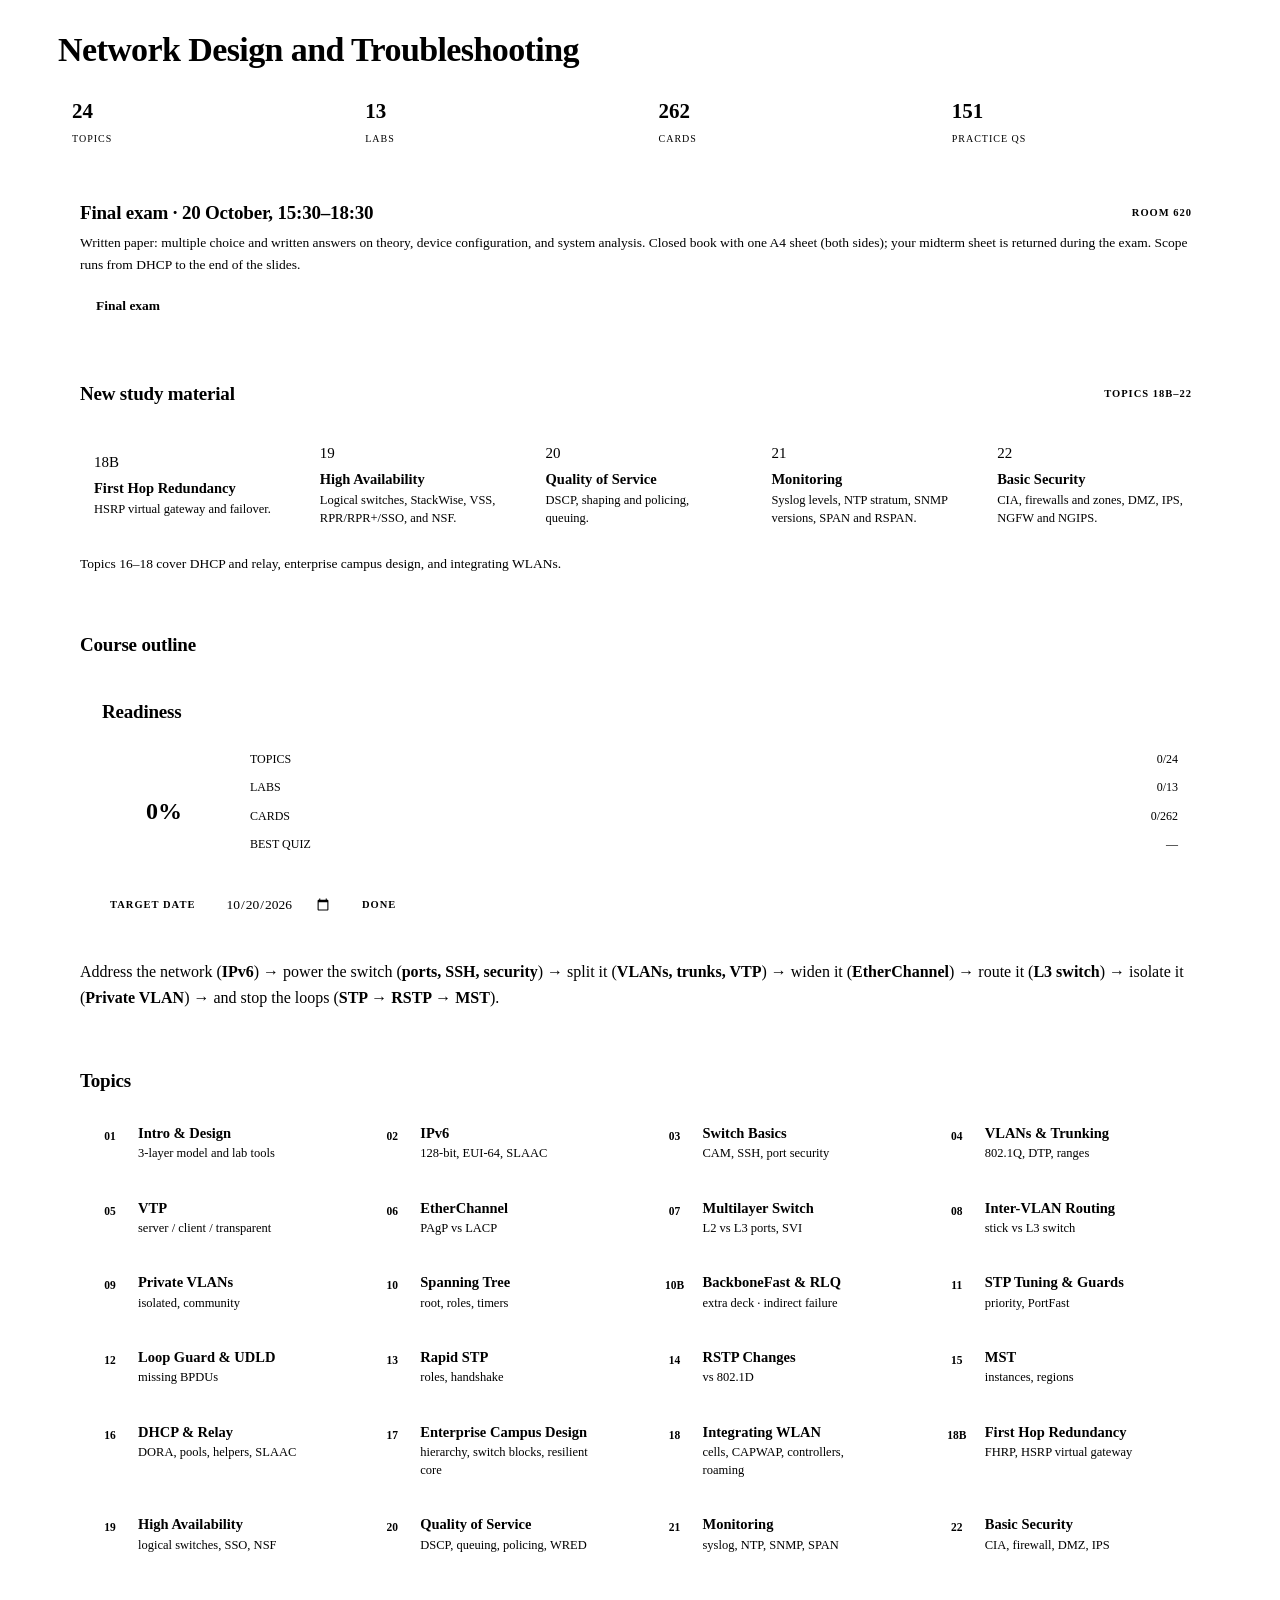
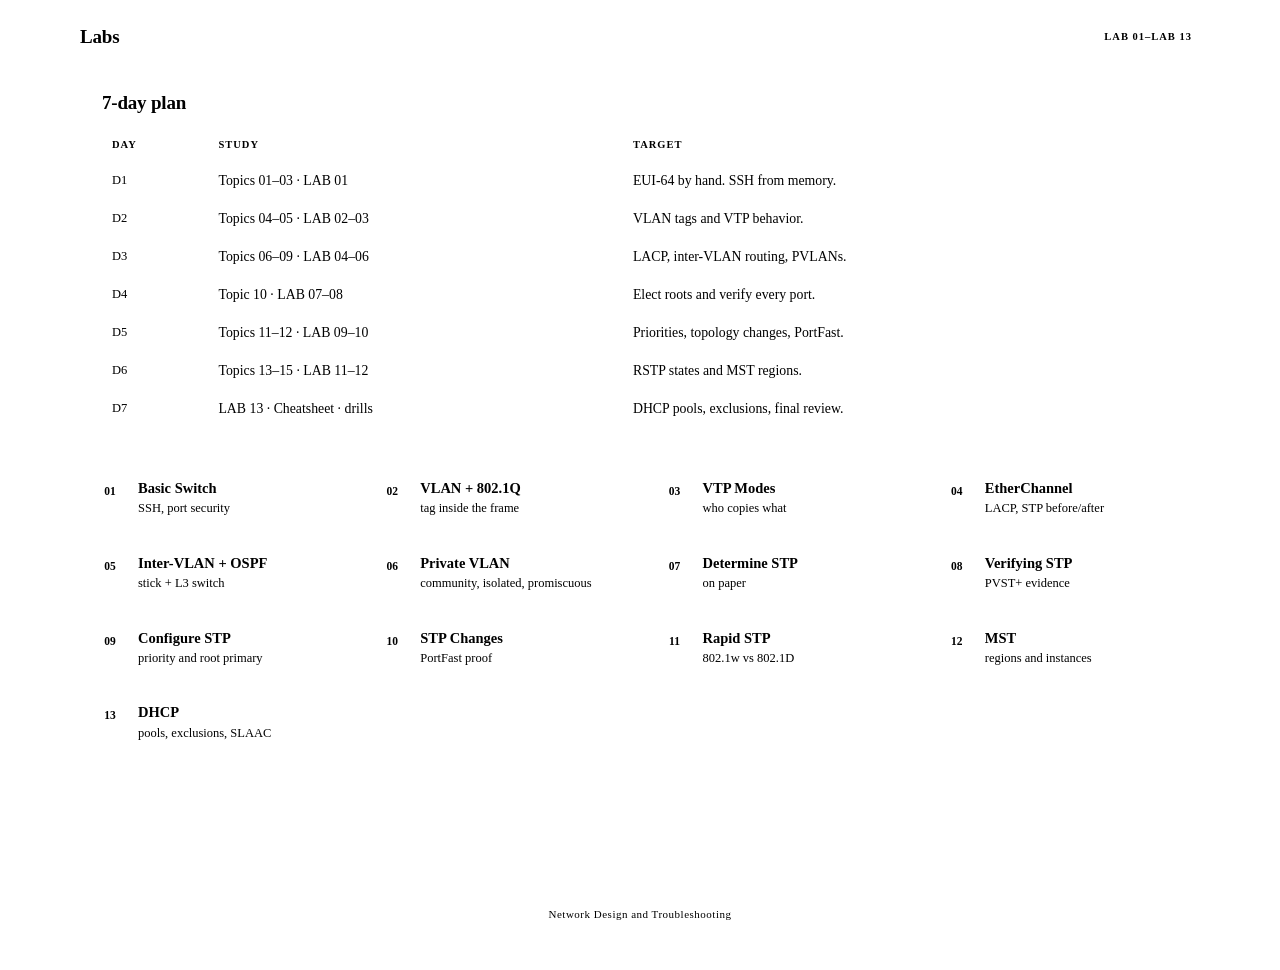
==== index.html @ c6d3ab42 "Shared asset version 20261029-2 (gradient and grain behind the console)" ====
<!DOCTYPE html>
<html lang="en">
<head>
<meta charset="UTF-8">
<meta name="viewport" content="width=device-width, initial-scale=1.0">
<title>Network Design &amp; Troubleshooting</title>
<meta name="theme-color" content="#070b14">
<script src="https://zann208.github.io/study/shared/v3/boot.js?v=20261029-2" data-console="netdes" data-v2="index.v2.html"></script>
<style>
*{box-sizing:border-box;margin:0;padding:0}
html{scroll-behavior:smooth}
html{background:var(--bg)}
body{background:transparent;color:var(--ink);font-family:var(--sans);font-size:16px;line-height:1.6}
.wrap{max-width:960px;margin:0 auto;padding:0 18px}
a{color:var(--cy);text-decoration:none}
a:hover{text-decoration:underline}
code{font-family:var(--mono);font-size:.88em;background:var(--panel2);color:var(--cy);padding:1px 6px;border-radius:4px;border:1px solid var(--line)}

/* ---- SECTIONS ---- */
section.tab{display:none;padding:30px 0 90px}
section.tab.on{display:block}
h1{font-size:clamp(24px,4vw,34px);line-height:1.15;letter-spacing:-.6px;font-weight:800}
h1 .pre{font-family:var(--mono);color:var(--gr);font-size:.5em;display:block;letter-spacing:2px;margin-bottom:8px;font-weight:600}
h2{font-size:19px;font-weight:700;letter-spacing:-.2px}
h3{font-size:17px;font-weight:700}
h4{font-family:var(--mono);font-size:11px;text-transform:uppercase;letter-spacing:1.3px;color:var(--faint);margin:18px 0 8px;font-weight:600}
.lede{color:var(--dim);margin-top:10px;font-size:15.5px;max-width:640px}
.sub2{color:var(--faint);font-size:13.5px;margin-top:4px}

/* ---- PANELS ---- */
.panel{background:var(--panel);border:1px solid var(--line);border-radius:12px;padding:20px 22px;margin-top:16px;position:relative}
.panel::before{content:"";position:absolute;top:-1px;left:18px;width:38px;height:2px;background:var(--cy);border-radius:2px}
.panel.pg::before{background:var(--gr)}
.panel.pa::before{background:var(--am)}
.panel.pv::before{background:var(--vi)}
.ph{display:flex;align-items:center;gap:10px;flex-wrap:wrap;margin-bottom:4px}
.badge{font-family:var(--mono);font-size:10.5px;letter-spacing:1px;text-transform:uppercase;padding:3px 8px;border-radius:4px;border:1px solid var(--line2);color:var(--faint);font-weight:600}
.badge.cy{color:var(--cy);border-color:var(--cy)}
.badge.gr{color:var(--gr);border-color:var(--gr)}
.badge.am{color:var(--am);border-color:var(--am)}
.badge.rd{color:var(--rd);border-color:var(--rd)}
.badge.vi{color:var(--vi);border-color:var(--vi)}
.right{margin-left:auto}

/* ---- STAT STRIP ---- */
.stats{display:grid;grid-template-columns:repeat(auto-fit,minmax(112px,1fr));gap:9px;margin-top:18px}
.stat{background:var(--panel);border:1px solid var(--line);border-radius:10px;padding:12px 14px}
.stat b{display:block;font-family:var(--mono);font-size:21px;color:var(--cy);line-height:1.2}
.stat span{font-family:var(--mono);font-size:10px;text-transform:uppercase;letter-spacing:1px;color:var(--faint)}
.stat.g b{color:var(--gr)} .stat.a b{color:var(--am)} .stat.v b{color:var(--vi)}

/* ---- GRID CARDS ---- */
.grid{display:grid;grid-template-columns:repeat(auto-fill,minmax(238px,1fr));gap:9px;margin-top:12px}
.gcard{display:flex;gap:11px;align-items:flex-start;background:var(--panel);border:1px solid var(--line);border-radius:10px;padding:12px 13px;cursor:pointer;font-family:inherit;text-align:left;color:var(--ink);transition:.15s}
.gcard:hover{border-color:var(--cy);transform:translateY(-1px)}
.gcard .id{flex:0 0 auto;font-family:var(--mono);font-size:11.5px;font-weight:700;color:var(--cy);background:var(--panel2);border:1px solid var(--line2);border-radius:6px;padding:5px 7px;min-width:34px;text-align:center}
.gcard.lab .id{color:var(--gr);border-color:color-mix(in srgb,var(--gr) 45%,transparent)}
.gcard b{display:block;font-size:14.5px;font-weight:650}
.gcard span{display:block;color:var(--faint);font-size:12.5px;line-height:1.4;margin-top:2px}
.gcard .tick{margin-left:auto;color:var(--gr);font-family:var(--mono);font-size:13px;opacity:0}
.gcard.done .tick{opacity:1}

/* ---- PIPELINE ---- */
.pipe{display:grid;grid-template-columns:1fr auto 1fr auto 1fr;gap:8px;align-items:center;margin-top:16px}
.pnode{background:var(--panel2);border:1px solid var(--line2);border-radius:10px;padding:14px 12px;text-align:center}
.pnode .ic{font-family:var(--mono);font-size:20px;color:var(--cy)}
.pnode b{display:block;font-size:14px;margin-top:5px}
.pnode span{display:block;color:var(--faint);font-size:12px;margin-top:3px}
.parrow{font-family:var(--mono);color:var(--gr);font-size:18px;text-align:center}
@media(max-width:620px){.pipe{grid-template-columns:1fr}.parrow{transform:rotate(90deg)}}

/* ---- MAP TABLE ---- */
.tscroll{overflow-x:auto;margin-top:10px}
table{width:100%;border-collapse:collapse;font-size:13.8px}
th{text-align:left;font-family:var(--mono);font-size:10.5px;text-transform:uppercase;letter-spacing:1px;color:var(--faint);padding:8px 10px;border-bottom:1px solid var(--line2);font-weight:600;white-space:nowrap}
td{padding:8px 10px;border-bottom:1px solid var(--line);vertical-align:top}
tr:last-child td{border-bottom:0}
tbody tr:hover{background:var(--panel2)}
.mono{font-family:var(--mono);font-size:12.5px}
.ok{color:var(--gr);font-weight:600} .no{color:var(--rd);font-weight:600} .wn{color:var(--am);font-weight:600}

/* ---- NOTE / LAB ITEM ---- */
.item{background:var(--panel);border:1px solid var(--line);border-radius:12px;padding:20px 22px;margin-top:16px;scroll-margin-top:74px}
.item.lab{border-left:2px solid color-mix(in srgb,var(--gr) 55%,transparent)}
.tag{font-family:var(--mono);font-size:11px;color:var(--faint);margin-left:auto;white-space:nowrap}
.tldr{margin-top:12px;background:var(--panel2);border-left:2px solid var(--cy);border-radius:0 8px 8px 0;padding:10px 14px;font-size:15.5px;font-weight:600}
.box{border-radius:8px;padding:11px 14px;margin-top:11px;font-size:14.5px;line-height:1.6}
.box b:first-child{font-family:var(--mono);font-size:11px;letter-spacing:.8px;text-transform:uppercase;display:block;margin-bottom:3px}
.rl{background:color-mix(in srgb,var(--gr) 9%,var(--panel));border:1px solid color-mix(in srgb,var(--gr) 25%,transparent)}
.rl b:first-child{color:var(--gr)}
.wild{background:color-mix(in srgb,var(--cy) 9%,var(--panel));border:1px solid color-mix(in srgb,var(--cy) 25%,transparent)}
.wild b:first-child{color:var(--cy)}
.trap{background:color-mix(in srgb,var(--am) 10%,var(--panel));border:1px solid color-mix(in srgb,var(--am) 28%,transparent)}
.trap b:first-child{color:var(--am)}
.trap ul{margin:4px 0 0 17px} .trap li{margin-top:4px}
ul.pts{margin:6px 0 0 17px} ul.pts li{margin-top:6px}
ul.pts li::marker{color:var(--cy)}
ol.steps{margin:6px 0 0 20px} ol.steps li{margin-top:7px}
ol.steps li::marker{font-family:var(--mono);color:var(--gr);font-size:12.5px}

details{margin-top:11px;border:1px solid var(--line);border-radius:8px;overflow:hidden;background:var(--panel2)}
summary{cursor:pointer;padding:9px 14px;font-family:var(--mono);font-size:12.5px;color:var(--cy);user-select:none;letter-spacing:.3px}
summary:hover{background:var(--panel)}
summary::marker{color:var(--gr)}
.dbody{padding:13px 15px;font-size:14.5px;border-top:1px solid var(--line)}
.dbody p{margin-bottom:9px} .dbody p:last-child{margin-bottom:0}

/* ---- TERMINAL ---- */
pre{background:#050810;color:#cfe3ff;border:1px solid var(--line2);border-radius:8px;padding:30px 15px 14px;font-size:12.8px;line-height:1.72;overflow-x:auto;font-family:var(--mono);margin-top:11px;position:relative}
body.light pre{background:#0b1120;color:#cfe3ff}
pre::before{content:"● ● ●";position:absolute;top:7px;left:13px;font-size:9px;letter-spacing:2px;color:#3a4a66}
pre .c{color:var(--sc-tok-comment,#5d7a9e);font-style:italic}
pre .k{color:#34d399}
.copy{position:absolute;top:5px;right:6px;border:1px solid var(--line2);background:#0d1626;color:#7b90b0;border-radius:5px;padding:3px 9px;font-size:10.5px;cursor:pointer;font-family:var(--mono)}
.copy:hover{color:var(--cy);border-color:var(--cy)}

/* ---- CONTROLS ---- */
.row{display:flex;gap:9px;margin-top:14px;flex-wrap:wrap;align-items:center}
.btn{border:1px solid var(--line2);background:var(--panel2);border-radius:8px;padding:9px 16px;font-size:13.5px;font-weight:650;cursor:pointer;font-family:var(--mono);color:var(--ink);transition:.15s}
.btn:hover{border-color:var(--cy);color:var(--cy)}
.btn.on{background:var(--cy);color:var(--bg);border-color:var(--cy)}
body.light .btn.on{color:#fff}
.btn.go{background:color-mix(in srgb,var(--gr) 16%,var(--panel));color:var(--gr);border-color:color-mix(in srgb,var(--gr) 45%,transparent)}
.btn.no2{background:color-mix(in srgb,var(--am) 16%,var(--panel));color:var(--am);border-color:color-mix(in srgb,var(--am) 45%,transparent)}
.chip{border:1px solid var(--line);background:var(--panel);border-radius:20px;padding:5px 12px;font-size:12px;font-family:var(--mono);color:var(--faint);cursor:pointer}
.chip.on{background:var(--cy);border-color:var(--cy);color:var(--bg);font-weight:700}
body.light .chip.on{color:#fff}
.chips{display:flex;gap:6px;flex-wrap:wrap;margin-top:12px}
.fld{border:1px solid var(--line);border-radius:8px;padding:9px 13px;font-family:var(--mono);font-size:13.5px;background:var(--panel2);color:var(--ink);width:100%}
.fld:focus{outline:1px solid var(--cy);border-color:var(--cy)}
.chk{display:flex;align-items:center;gap:8px;font-family:var(--mono);font-size:12.5px;color:var(--faint);cursor:pointer}
.chk input{width:16px;height:16px;accent-color:var(--gr);cursor:pointer}
.foot{display:flex;gap:10px;align-items:center;margin-top:15px;padding-top:13px;border-top:1px solid var(--line);flex-wrap:wrap}

/* ---- FLASHCARD ---- */
.stage{perspective:1200px;margin-top:16px}
.fcard{position:relative;min-height:230px;cursor:pointer;transform-style:preserve-3d;transition:transform .45s}
.fcard.flip{transform:rotateX(180deg)}
.face{position:absolute;inset:0;backface-visibility:hidden;background:var(--panel);border:1px solid var(--line2);border-radius:12px;display:flex;align-items:center;justify-content:center;padding:34px 30px;text-align:center}
.face.back{transform:rotateX(180deg);background:var(--panel2);border-color:var(--cy)}
.face .lab{position:absolute;top:11px;left:15px;font-family:var(--mono);font-size:10px;letter-spacing:1.2px;text-transform:uppercase;color:var(--faint)}
.face .tp{position:absolute;top:11px;right:15px;font-family:var(--mono);font-size:10px;color:var(--cy)}
.face .tx{font-size:19px;font-weight:650;line-height:1.5}
.face.back .tx{font-size:16.5px;font-weight:550;color:var(--ink)}
.meta{text-align:center;color:var(--faint);font-family:var(--mono);font-size:12px;margin-top:12px}

/* ---- QUIZ ---- */
.qopt{display:block;width:100%;text-align:left;border:1px solid var(--line);background:var(--panel2);border-radius:8px;padding:11px 15px;margin-top:8px;font-family:inherit;font-size:14.8px;color:var(--ink);cursor:pointer}
.qopt:hover{border-color:var(--cy)}
.qopt:disabled{cursor:default}
.qopt.right{border-color:var(--gr);background:color-mix(in srgb,var(--gr) 14%,var(--panel));color:var(--gr);font-weight:650}
.qopt.wrong{border-color:var(--rd);background:color-mix(in srgb,var(--rd) 12%,var(--panel));color:var(--rd);font-weight:650}
.why{margin-top:11px;background:var(--panel2);border-left:2px solid var(--cy);border-radius:0 8px 8px 0;padding:10px 14px;font-size:14px}
.big{font-family:var(--mono);font-size:32px;font-weight:800;color:var(--cy);margin-top:6px}

/* ---- RING ---- */
.ringwrap{position:relative;width:124px;height:124px;margin-top:8px}
.ring{width:100%;height:100%;transform:rotate(-90deg)}
.rbg{fill:none;stroke:var(--line2);stroke-width:10}
.rfg{fill:none;stroke:var(--cy);stroke-width:10;stroke-linecap:round;stroke-dasharray:314;stroke-dashoffset:314;transition:stroke-dashoffset .7s}
.rtx{position:absolute;inset:0;display:flex;align-items:center;justify-content:center;font-family:var(--mono);font-size:24px;font-weight:800;color:var(--cy)}
.bars{flex:1;min-width:230px}
.bar{display:flex;align-items:center;gap:10px;margin-top:9px;font-family:var(--mono);font-size:12px}
.bar .bl{flex:0 0 96px;color:var(--faint)}
.bar .bt{flex:1;height:7px;background:var(--line);border-radius:20px;overflow:hidden}
.bar .bt i{display:block;height:100%;width:0;background:linear-gradient(90deg,var(--cy),var(--gr));transition:.6s}
.bar .bv{flex:0 0 62px;text-align:right;color:var(--dim)}






/* POLISH */
:focus-visible{outline:2px solid var(--cy);outline-offset:2px;border-radius:4px}
/* modal */
.mod{position:fixed;inset:0;z-index:210;display:none;background:rgba(3,7,14,.8);backdrop-filter:blur(4px);
  align-items:center;justify-content:center;padding:20px}
.mod.on{display:flex}
.modbox{max-width:560px;width:100%;background:var(--panel);border:1px solid var(--line2);border-radius:16px;padding:28px;
  box-shadow:0 30px 90px rgba(0,0,0,.6);max-height:88vh;overflow-y:auto}
.modbox h2{font-size:22px}
.pathgrid{display:grid;grid-template-columns:repeat(auto-fit,minmax(150px,1fr));gap:9px;margin-top:16px}
.path{background:var(--panel2);border:1px solid var(--line);border-radius:11px;padding:14px;cursor:pointer;text-align:left;
  font-family:inherit;color:var(--ink);transition:.15s}
.path:hover{border-color:var(--cy);transform:translateY(-2px)}
.path .ic{font-family:var(--mono);font-size:15px;color:var(--cy)}
.path b{display:block;font-size:14.5px;margin-top:6px}
.path span{display:block;font-size:12.5px;color:var(--faint);margin-top:3px;line-height:1.45}
.kbdlist{display:grid;grid-template-columns:auto 1fr;gap:8px 14px;margin-top:12px;font-size:13.5px;align-items:center}
.kbdlist kbd{font-family:var(--mono);font-size:11px;border:1px solid var(--line2);background:var(--panel2);
  border-radius:5px;padding:3px 8px;color:var(--cy);white-space:nowrap;text-align:center}

/* footer nav */
/* INTENSIVE */
.wpgrid{display:grid;grid-template-columns:repeat(auto-fill,minmax(84px,1fr));gap:7px;margin-top:12px}
.wp{border:1px solid var(--line);background:var(--panel2);border-radius:9px;padding:9px 6px;cursor:pointer;
    font-family:var(--mono);text-align:center;transition:.15s;color:var(--ink)}
.wp:hover{transform:translateY(-2px)}
.wp b{display:block;font-size:12px}
.wp span{display:block;font-size:15px;font-weight:800;margin:2px 0}
.wp i{display:block;font-size:9px;color:var(--faint);font-style:normal}
.wp-good{border-color:color-mix(in srgb,var(--gr) 60%,transparent)}
.wp-good span{color:var(--gr)}
.wp-mid{border-color:color-mix(in srgb,var(--am) 60%,transparent)}
.wp-mid span{color:var(--am)}
.wp-bad{border-color:color-mix(in srgb,var(--rd) 65%,transparent);background:color-mix(in srgb,var(--rd) 9%,var(--panel2))}
.wp-bad span{color:var(--rd)}
.wp-none span{color:var(--faint)}
.qopt.sel{border-color:var(--cy);background:color-mix(in srgb,var(--cy) 13%,var(--panel));color:var(--cy);font-weight:650}
.prsgrid{display:grid;grid-template-columns:repeat(auto-fill,minmax(158px,1fr));gap:7px;margin-top:12px}
.prsp{background:var(--panel2);border:1px solid var(--line);border-radius:9px;padding:8px 10px}
.prsp label{display:block;font-family:var(--mono);font-size:10px;color:var(--faint);margin-bottom:5px}
.rbtns{display:flex;gap:4px}
.rbtns button{flex:1;border:1px solid var(--line2);background:var(--panel);color:var(--dim);border-radius:6px;
  padding:5px 0;font-family:var(--mono);font-size:12px;font-weight:700;cursor:pointer}
.rbtns button:hover{border-color:var(--cy);color:var(--cy)}
.rbtns button.on{background:var(--cy);border-color:var(--cy);color:var(--bg)}
body.light .rbtns button.on{color:#fff}


/* LIGHT MODE POLISH */
.light .panel,.light .item{box-shadow:0 1px 3px rgba(15,27,45,.05)}
.light .topo{background:#f6f9fd}
.light .mod{background:rgba(226,232,242,.75)}
.light .modbox{box-shadow:0 30px 80px rgba(15,27,45,.22)}
/* BURMESE */
body.my{font-family:"Noto Sans Myanmar","Myanmar Text","Padauk",-apple-system,BlinkMacSystemFont,"Segoe UI",Roboto,sans-serif;line-height:1.95}
body.my h1,body.my h2,body.my h3,body.my h4,body.my h5{line-height:1.6}
body.my .tldr{line-height:1.9}
body.my td,body.my th,body.my li,body.my summary,body.my .box{line-height:1.85}
body.my code,body.my pre,body.my kbd{font-family:var(--mono)}
/* BLUEPRINT */
.bpmap .hot rect{fill:#0f1a2e;stroke:#2b3d5c;stroke-width:1;transition:.15s}
.bpmap .hot text{fill:#8fa3c0;font-size:9.5px;font-family:var(--mono);pointer-events:none;transition:.15s}
.bpmap .hot{cursor:pointer}
.bpmap .hot:hover rect{fill:#123044;stroke:var(--cy);stroke-width:1.4}
.bpmap .hot:hover text{fill:var(--cy)}
body.light .bpmap .hot rect{fill:#e8eef8;stroke:#bcc9de}
body.light .bpmap .hot text{fill:#4f6180}

.chain{margin-top:14px}
.clink{display:grid;grid-template-columns:1fr 34px 1fr;gap:10px;align-items:center;margin-bottom:8px}
.cprob{background:color-mix(in srgb,var(--am) 10%,var(--panel2));border:1px solid color-mix(in srgb,var(--am) 30%,transparent);
  border-radius:9px;padding:9px 13px;font-size:14px}
.cprob b{display:block;font-family:var(--mono);font-size:9.5px;letter-spacing:1px;color:var(--am);margin-bottom:2px}
.carrow{text-align:center;font-family:var(--mono);color:var(--gr);font-size:15px}
.cfix{background:color-mix(in srgb,var(--gr) 10%,var(--panel2));border:1px solid color-mix(in srgb,var(--gr) 30%,transparent);
  border-radius:9px;padding:9px 13px;font-size:14px;cursor:pointer;transition:.15s}
.cfix:hover{border-color:var(--gr);transform:translateX(2px)}
.cfix b{display:block;font-family:var(--mono);font-size:9.5px;letter-spacing:1px;color:var(--gr);margin-bottom:2px}
@media(max-width:640px){.clink{grid-template-columns:1fr}.carrow{transform:rotate(90deg);font-size:13px}}

.wrow{display:flex;align-items:center;gap:10px;margin-top:7px;font-size:13.5px}
.wrow .wl{flex:0 0 132px;font-family:var(--mono);font-size:12px;color:var(--dim)}
.wrow .wb{flex:1;height:16px;background:var(--panel2);border-radius:5px;overflow:hidden;border:1px solid var(--line)}
.wrow .wb i{display:block;height:100%;background:linear-gradient(90deg,var(--cy),var(--vi));border-radius:4px}
.wrow .wv{flex:0 0 92px;font-family:var(--mono);font-size:11px;color:var(--faint);text-align:right}
/* AUTHOR */

.hero{display:flex;gap:20px;align-items:center;flex-wrap:wrap;margin-top:18px}
.mono-badge{width:88px;height:88px;border-radius:20px;background:linear-gradient(140deg,var(--cy),var(--gr));
  display:flex;align-items:center;justify-content:center;font-family:var(--mono);font-weight:800;font-size:40px;color:#04121c;
  box-shadow:0 10px 34px color-mix(in srgb,var(--cy) 25%,transparent);flex:0 0 auto}
.hero h2{font-size:30px;letter-spacing:-.5px}
.hero .role{color:var(--dim);font-size:15px;margin-top:3px}
.hero .tags{display:flex;gap:6px;flex-wrap:wrap;margin-top:9px}

.idgrid{display:grid;grid-template-columns:repeat(auto-fit,minmax(240px,1fr));gap:10px;margin-top:14px}
.idrow{background:var(--panel2);border:1px solid var(--line);border-radius:10px;padding:10px 13px}
.idrow label{display:block;font-family:var(--mono);font-size:9.5px;letter-spacing:1.2px;text-transform:uppercase;color:var(--faint);margin-bottom:3px}
.idrow input{width:100%;border:0;background:transparent;color:var(--ink);font-family:var(--mono);font-size:13.5px;padding:2px 0;border-bottom:1px dashed transparent}
.idrow input:hover{border-bottom-color:var(--line2)}
.idrow input:focus{outline:none;border-bottom-color:var(--cy);color:var(--cy)}
.idrow input::placeholder{color:var(--faint);opacity:.6}
.idrow.ro span{font-family:var(--mono);font-size:13.5px;color:var(--ink);word-break:break-all}
.idrow.ro a{font-family:var(--mono);font-size:13.5px}

.skills{display:flex;flex-wrap:wrap;gap:6px;margin-top:12px}
.sk{border:1px solid var(--line);background:var(--panel2);border-radius:6px;padding:5px 10px;font-family:var(--mono);font-size:11.5px;color:var(--dim);position:relative;overflow:hidden}
.sk i{position:absolute;left:0;top:0;bottom:0;background:color-mix(in srgb,var(--gr) 22%,transparent);width:0;transition:.5s}
.sk span{position:relative}
.sk.full{border-color:color-mix(in srgb,var(--gr) 55%,transparent);color:var(--gr)}
.buildgrid{display:grid;grid-template-columns:repeat(auto-fit,minmax(150px,1fr));gap:9px;margin-top:12px}
.bstat{background:var(--panel2);border:1px solid var(--line);border-radius:10px;padding:12px 14px}
.bstat b{display:block;font-family:var(--mono);font-size:19px;color:var(--cy)}
.bstat span{font-family:var(--mono);font-size:10px;letter-spacing:1px;color:var(--faint);text-transform:uppercase}
/* ---- SVG TOPO ---- */
.topo{width:100%;height:auto;margin-top:12px;background:var(--panel2);border:1px solid var(--line);border-radius:10px}
.legend{display:flex;gap:14px;flex-wrap:wrap;margin-top:10px;font-family:var(--mono);font-size:11.5px;color:var(--faint);align-items:center}
.dot{display:inline-block;width:9px;height:9px;border-radius:50%;margin-right:5px}
.res{margin-top:12px;border-radius:8px;padding:14px;text-align:center;font-family:var(--mono);font-size:18px;font-weight:700}
.res small{display:block;font-family:var(--sans);font-size:13px;font-weight:500;opacity:.85;margin-top:5px}
.r-ok{background:color-mix(in srgb,var(--gr) 14%,var(--panel));color:var(--gr)}
.r-mid{background:color-mix(in srgb,var(--am) 14%,var(--panel));color:var(--am)}
.r-no{background:color-mix(in srgb,var(--rd) 12%,var(--panel));color:var(--rd)}
.mm{display:flex;gap:10px;align-items:center;margin-top:12px}
.mmx{font-family:var(--mono);color:var(--faint)}
.macbox{font-family:var(--mono);font-size:22px;font-weight:700;letter-spacing:1px;color:var(--gr);background:var(--sc-code-bg,#050810);border:1px solid var(--line2);border-radius:8px;padding:11px 17px;display:inline-block;margin-top:11px}
.tnav{display:flex;gap:8px;margin-top:15px;padding-top:12px;border-top:1px solid var(--line);flex-wrap:wrap}
.footer{text-align:center;color:var(--faint);font-family:var(--mono);font-size:11px;padding:26px 0 46px;letter-spacing:.5px}
@media(max-width:600px){.panel,.item{padding:16px}.tag{display:none}}
@media print{.copy,.btn,.chk,.row{display:none!important}section.tab{display:block!important}body{background:#fff;color:#000}}
</style>
<link rel="stylesheet" href="./study-console-adapter.css?v=20261025-v3">
<link rel="stylesheet" href="./lab-workbench.css">
</head>
<body data-study-console="netdes" data-console-id="netdes" data-console-name="Network Design & Troubleshooting">



<div id="keys" class="mod" role="dialog" aria-label="Keyboard shortcuts">
  <div class="modbox" style="max-width:440px">
    <h2>Keyboard shortcuts</h2>
    <div class="kbdlist">
      <kbd>Ctrl K</kbd><span>Open search</span>
      <kbd>J / K</kbd><span>Next / previous topic or lab</span>
      <kbd>Space</kbd><span>Flip flashcard</span>
      <kbd>← →</kbd><span>Previous / next flashcard</span>
      <kbd>G</kbd><span>Mark card as known</span>
      <kbd>A</kbd><span>Mark card for review</span>
      <kbd>?</kbd><span>This panel</span>
      <kbd>Esc</kbd><span>Close any panel</span>
    </div>
    <div class="row"><button class="btn on" id="keysClose">Got it</button></div>
  </div>
</div>

<main id="main">
<!-- ============ HOME ============ -->
<section class="tab on" id="home"><div class="wrap">
  <h1>Network Design and Troubleshooting</h1>

  <div class="stats">
    <div class="stat"><b>24</b><span>Topics</span></div>
    <div class="stat g"><b>13</b><span>Labs</span></div>
    <div class="stat v"><b>262</b><span>Cards</span></div>
    <div class="stat"><b>151</b><span>Practice Qs</span></div>
  </div>

  <div class="panel lesson-update fin-banner">
    <div class="ph"><h2>Final exam · 20 October, 15:30–18:30</h2><span class="badge cy right" id="homeFinBadge">room 620</span></div>
    <p class="sub2">Written paper: multiple choice and written answers on theory, device configuration, and system analysis. Closed book with one A4 sheet (both sides); your midterm sheet is returned during the exam. Scope runs from DHCP to the end of the slides.</p>
    <div class="row"><button class="btn go" data-tabgo="final">Final exam</button></div>
  </div>

  <div class="panel lesson-update">
    <div class="ph"><h2>New study material</h2><span class="badge cy right">Topics 18B–22</span></div>
    <div class="pathgrid">
      <button class="path" data-goto="t18B"><span class="ic">18B</span><b>First Hop Redundancy</b><span>HSRP virtual gateway and failover.</span></button>
      <button class="path" data-goto="t19"><span class="ic">19</span><b>High Availability</b><span>Logical switches, StackWise, VSS, RPR/RPR+/SSO, and NSF.</span></button>
      <button class="path" data-goto="t20"><span class="ic">20</span><b>Quality of Service</b><span>DSCP, shaping and policing, queuing.</span></button>
      <button class="path" data-goto="t21"><span class="ic">21</span><b>Monitoring</b><span>Syslog levels, NTP stratum, SNMP versions, SPAN and RSPAN.</span></button>
      <button class="path" data-goto="t22"><span class="ic">22</span><b>Basic Security</b><span>CIA, firewalls and zones, DMZ, IPS, NGFW and NGIPS.</span></button>
    </div>
    <p class="sub2" style="margin-top:12px">Topics 16–18 cover DHCP and relay, enterprise campus design, and integrating WLANs.</p>
  </div>

  <div class="panel pv">
    <div class="ph"><h2>Course outline</h2></div>

  <div class="panel pg">
    <div class="ph"><h2>Readiness</h2></div>
    <div class="row" style="align-items:flex-start;gap:24px">
      <div class="ringwrap"><svg class="ring" viewBox="0 0 110 110"><circle class="rbg" cx="55" cy="55" r="50"/><circle class="rfg" id="ringFg" cx="55" cy="55" r="50"/></svg><div class="rtx" id="readyPct">0%</div></div>
      <div class="bars">
        <div class="bar"><span class="bl">TOPICS</span><span class="bt"><i id="bTop"></i></span><span class="bv" id="vTop">0/24</span></div>
        <div class="bar"><span class="bl">LABS</span><span class="bt"><i id="bLab"></i></span><span class="bv" id="vLab">0/13</span></div>
        <div class="bar"><span class="bl">CARDS</span><span class="bt"><i id="bCard"></i></span><span class="bv" id="vCard">0</span></div>
        <div class="bar"><span class="bl">BEST QUIZ</span><span class="bt"><i id="bQuiz"></i></span><span class="bv" id="vQuiz">—</span></div>
      </div>
    </div>
    <div class="row"><span class="badge">TARGET DATE</span><input type="date" id="examDate" class="fld" style="width:auto"><span class="badge cy" id="examLeft">—</span></div>
  </div>

    <p style="margin-top:15px">Address the network (<b>IPv6</b>) → power the switch (<b>ports, SSH, security</b>) → split it (<b>VLANs, trunks, VTP</b>) → widen it (<b>EtherChannel</b>) → route it (<b>L3 switch</b>) → isolate it (<b>Private VLAN</b>) → and stop the loops (<b>STP → RSTP → MST</b>).</p>
  </div>

  <div class="panel pv">
    <div class="ph"><h2>Topics</h2></div>
    <div class="grid" id="gridTopics"></div>
  </div>

  <div class="panel pg">
    <div class="ph"><h2>Labs</h2><span class="badge gr right">LAB 01–LAB 13</span></div>

  <div class="panel pa">
    <div class="ph"><h2>7-day plan</h2></div>
    <div class="tscroll"><table>
      <tr><th>Day</th><th>Study</th><th>Target</th></tr>
      <tr><td class="mono">D1</td><td>Topics 01–03 · LAB 01</td><td>EUI-64 by hand. SSH from memory.</td></tr>
      <tr><td class="mono">D2</td><td>Topics 04–05 · LAB 02–03</td><td>VLAN tags and VTP behavior.</td></tr>
      <tr><td class="mono">D3</td><td>Topics 06–09 · LAB 04–06</td><td>LACP, inter-VLAN routing, PVLANs.</td></tr>
      <tr><td class="mono">D4</td><td>Topic 10 · LAB 07–08</td><td>Elect roots and verify every port.</td></tr>
      <tr><td class="mono">D5</td><td>Topics 11–12 · LAB 09–10</td><td>Priorities, topology changes, PortFast.</td></tr>
      <tr><td class="mono">D6</td><td>Topics 13–15 · LAB 11–12</td><td>RSTP states and MST regions.</td></tr>
      <tr><td class="mono">D7</td><td>LAB 13 · Cheatsheet · drills</td><td>DHCP pools, exclusions, final review.</td></tr>
    </table></div>
  </div>
    <div class="grid" id="gridLabs"></div>
  </div>

</div></section>

<!-- ============ FINAL ============ -->
<section class="tab" id="final"><div class="wrap">
  <h1 data-i18n="fin.001">Final exam</h1>

  <div class="panel fin-brief">
    <div class="ph"><h2 data-i18n="fin.003">Exam brief</h2><span class="badge cy right" id="finCountBadge">—</span></div>
    <div class="fin-count" aria-live="polite">
      <div><b id="finD">–</b><span data-i18n="fin.004">days</span></div>
      <div><b id="finH">–</b><span data-i18n="fin.005">hours</span></div>
      <div><b id="finM">–</b><span data-i18n="fin.006">minutes</span></div>
      <p id="finCountTxt">until the paper starts</p>
    </div>
    <div class="fin-facts">
      <div><span data-i18n="fin.007">Date</span><b>Tuesday 20 October 2026</b></div>
      <div><span data-i18n="fin.008">Time</span><b>15:30–18:30 · 3 hours</b></div>
      <div><span data-i18n="fin.009">Room</span><b>620</b></div>
      <div><span data-i18n="fin.010">Bring</span><b>Pencil, eraser, pen</b></div>
      <div><span data-i18n="fin.011">Format</span><b>Written on paper · multiple choice + written answers</b></div>
      <div><span data-i18n="fin.012">Assesses</span><b>Theory · device configuration · system analysis</b></div>
    </div>
    <div class="box trap" data-i18n="fin.013"><b>Use this date and time</b>The announcement says to ignore the date and time shown on the registration website. The paper is 20 October, 15:30–18:30.</div>
    <div class="box wild" data-i18n="fin.014"><b>Closed book, two sheets in hand</b>Bring <b>one A4 sheet, both sides</b> — handwritten, typed, or photocopied. Your <b>midterm A4 sheet is returned during the exam</b>, so you will have both. Put final-scope material on the new sheet and let the midterm sheet cover topics 01–15.</div>
  </div>

  <div class="panel pv">
    <div class="ph"><h2 data-i18n="fin.015">Scope and readiness</h2></div>
    <p class="sub2" data-i18n="fin.016">Coverage runs <b>from DHCP to the end of the slides</b>, and the paper may include some midterm topics. Readiness combines topics marked done, final-scope cards mastered, your best final mock, configuration tasks practiced, and analysis cases solved.</p>
    <div class="row" style="align-items:flex-start;gap:24px">
      <div class="ringwrap"><svg class="ring" viewBox="0 0 110 110"><circle class="rbg" cx="55" cy="55" r="50"/><circle class="rfg" id="finRing" cx="55" cy="55" r="50"/></svg><div class="rtx" id="finPct">0%</div></div>
      <div class="bars">
        <div class="bar"><span class="bl" data-i18n="fin.017">TOPICS</span><span class="bt"><i id="fbTop"></i></span><span class="bv" id="fvTop">0/8</span></div>
        <div class="bar"><span class="bl" data-i18n="fin.018">CARDS</span><span class="bt"><i id="fbCard"></i></span><span class="bv" id="fvCard">0</span></div>
        <div class="bar"><span class="bl" data-i18n="fin.019">BEST MOCK</span><span class="bt"><i id="fbMock"></i></span><span class="bv" id="fvMock">—</span></div>
        <div class="bar"><span class="bl" data-i18n="fin.020">CONFIG</span><span class="bt"><i id="fbCfg"></i></span><span class="bv" id="fvCfg">0</span></div>
        <div class="bar"><span class="bl" data-i18n="fin.021">ANALYSIS</span><span class="bt"><i id="fbAna"></i></span><span class="bv" id="fvAna">0</span></div>
      </div>
    </div>
    <h4 data-i18n="fin.022">Final topics</h4>
    <div class="grid fin-grid" id="finGrid"></div>
    <h4 data-i18n="fin.023">Midterm carry-over</h4>
    <div class="lesson-links" aria-label="Midterm topics to refresh">
      <button class="btn" data-goto="t04" data-i18n="fin.025">04 VLANs &amp; trunks — SSID/VLAN mapping, RSPAN VLAN</button>
      <button class="btn" data-goto="t06" data-i18n="fin.026">06 EtherChannel — multichassis bundles</button>
      <button class="btn" data-goto="t08" data-i18n="fin.027">08 Inter-VLAN routing — gateways, SVIs, relays</button>
      <button class="btn" data-goto="t10" data-i18n="fin.028">10 STP — why logical switches remove blocking</button>
      <button class="btn" data-goto="t13" data-i18n="fin.029">13 RSTP — convergence comparisons</button>
      <button class="btn" data-goto="L13" data-i18n="fin.030">LAB 13 — DHCP pools and SLAAC</button>
      <button class="btn go" data-fin-jump="recapPanel" data-i18n="rc.003">Read the quick recap →</button>
      <button class="btn go" data-fin-jump="midPanel" data-i18n="mid.010">Practice midterm carry-over →</button>
    </div>
  </div>

  <div class="panel pg" id="recapPanel">
    <div class="ph"><h2 data-i18n="rc.001">Quick recap</h2><span class="badge gr right">last read</span></div>
    <div class="row"><button class="btn on" data-rc="mid">Midterm 01–15</button><button class="btn" data-rc="fin">Final 16–22</button><button class="btn" data-rc="all">both</button></div>
    <div class="rc-grid" data-rcs="mid">
<div class="rc-card">
      <h3 class="rc-h">01 Campus model</h3>
      <ul class="pts">
        <li>Access, distribution, core. Data centres use spine-and-leaf.</li>
      </ul>
</div>
<div class="rc-card">
      <h3 class="rc-h">02 IPv6</h3>
      <ul class="pts">
        <li>128 bits, 8 groups of 4 hex. Drop leading zeros; <code>::</code> only once.</li>
        <li>FE80::/10 link-local · FD unique local · FF02::1 all nodes · FF02::2 all routers.</li>
        <li>EUI-64: split the MAC, insert FFFE, flip the 7th bit: 0011.2233.4455 → 0211:22FF:FE33:4455. SLAAC uses it.</li>
      </ul>
</div>
<div class="rc-card">
      <h3 class="rc-h">03 Switch basics</h3>
      <ul class="pts">
        <li>CAM table = MAC → port, ages out after 300 s.</li>
        <li>SSH (TCP 22) instead of Telnet (TCP 23): encrypted, so confidentiality.</li>
        <li>Port security: default max 1 MAC, default violation shutdown (err-disabled). Modes protect / restrict / shutdown.</li>
      </ul>
</div>
<div class="rc-card">
      <h3 class="rc-h">04 VLANs and trunking</h3>
      <ul class="pts">
        <li>VLAN = separate broadcast domain. 802.1Q tag carries a 12-bit VLAN ID and the 3-bit CoS.</li>
        <li>Native VLAN frames are untagged, so they carry no CoS.</li>
        <li>Ranges: 1 default · 2–1001 normal · 1002–1005 reserved · extended above.</li>
        <li>DTP: auto + auto = access; desirable or trunk on either side = trunk; access + trunk = do not use.</li>
        <li><b>In the final:</b> autonomous AP with several SSIDs → trunk; LAP → access port, WLC → trunk; RSPAN VLAN on trunks only.</li>
      </ul>
</div>
<div class="rc-card">
      <h3 class="rc-h">05 VTP</h3>
      <ul class="pts">
        <li>Server creates VLANs and sends updates · client syncs and forwards, cannot create · transparent keeps local VLANs and only forwards updates.</li>
        <li>Higher revision number wins: adding a switch with a higher revision can wipe the domain's VLANs. Password = MD5.</li>
        <li>VTP can carry the RSPAN VLAN; pruning keeps it off trunks that do not need it.</li>
      </ul>
</div>
<div class="rc-card">
      <h3 class="rc-h">06 EtherChannel</h3>
      <ul class="pts">
        <li>Bundles links into one logical port, so STP sees one link.</li>
        <li>PAgP (Cisco): desirable starts, auto waits. LACP (802.3ad): active starts, passive waits. <code>on</code> works only with <code>on</code>.</li>
        <li>Never bundles: auto + auto, passive + passive. Members must match speed, duplex, VLANs, trunk mode.</li>
        <li><b>In the final:</b> MEC = one EtherChannel to two physical switches (VSS / StackWise) → no STP blocking; a failed member only cuts capacity.</li>
      </ul>
</div>
<div class="rc-card">
      <h3 class="rc-h">07 Multilayer switch</h3>
      <ul class="pts">
        <li>Switchport = L2; <code>no switchport</code> = routed L3 port.</li>
        <li>SVI (<code>interface vlan 10</code>) = the VLAN's gateway; up only if the VLAN exists with an active port. Needs <code>ip routing</code>.</li>
        <li><b>In the final:</b> the SVI is the DHCP <code>default-router</code>, where <code>ip helper-address</code> goes, and where HSRP runs.</li>
      </ul>
</div>
<div class="rc-card">
      <h3 class="rc-h">08 Inter-VLAN routing</h3>
      <ul class="pts">
        <li>Router-on-a-stick: one trunk, subinterfaces; <code>encapsulation dot1Q 10</code> before the IP address.</li>
        <li>L3 switch with SVIs: faster and scales better.</li>
      </ul>
</div>
<div class="rc-card">
      <h3 class="rc-h">09 Private VLANs</h3>
      <ul class="pts">
        <li>Primary VLAN holds secondary VLANs. Isolated ports talk only to promiscuous; community ports talk within the community and to promiscuous; promiscuous (gateway) talks to everyone.</li>
      </ul>
</div>
<div class="rc-card">
      <h3 class="rc-h">10 STP</h3>
      <ul class="pts">
        <li>Root = lowest bridge ID (priority, default 32768 in steps of 4096, then MAC).</li>
        <li>Each non-root switch: one root port (lowest cost to root). Each segment: one designated port. The rest block.</li>
        <li>Cost 10M / 100M / 1G / 10G = 100 / 19 / 4 / 2.</li>
        <li>Timers: hello 2 s, forward delay 15 s, max age 20 s. States: blocking → listening → learning → forwarding.</li>
        <li>Direct failure 30 s; indirect about 50 s (max age + 2 × forward delay).</li>
        <li><b>In the final:</b> make the STP root and the HSRP active the same switch per VLAN. STP = lowest wins, HSRP = highest wins. Shared VLAN across a switch block → STP blocks uplinks.</li>
      </ul>
</div>
<div class="rc-card">
      <h3 class="rc-h">10B BackboneFast</h3>
      <ul class="pts">
        <li>Detects an indirect failure with RLQ and skips the max-age wait (saves 20 s).</li>
      </ul>
</div>
<div class="rc-card">
      <h3 class="rc-h">11 STP tuning and guards</h3>
      <ul class="pts">
        <li><code>spanning-tree vlan 10 root primary</code> → 24576 (or 4096 below the current root); <code>root secondary</code> → 28672.</li>
        <li>PortFast: host port forwards at once, so DHCP finishes at boot (no 169.254.x.x).</li>
        <li>BPDU Guard: PortFast port receives a BPDU → err-disabled. Root Guard: port may never become root port.</li>
        <li>UplinkFast: fast switch to the backup uplink; sets priority 49152, cost +3000.</li>
      </ul>
</div>
<div class="rc-card">
      <h3 class="rc-h">12 Loop Guard and UDLD</h3>
      <ul class="pts">
        <li>Loop Guard: BPDUs stop arriving → loop-inconsistent instead of forwarding.</li>
        <li>UDLD: detects one-way links; messages every 15 s, about 45 s to detect.</li>
      </ul>
</div>
<div class="rc-card">
      <h3 class="rc-h">13 RSTP</h3>
      <ul class="pts">
        <li>States: discarding, learning, forwarding.</li>
        <li>Roles: root, designated, alternate (backup path to the root), backup (second link to the same segment).</li>
        <li>Proposal/agreement handshake: about 1 s. Neighbour lost after 3 missed hellos (about 6 s). Edge port = PortFast.</li>
      </ul>
</div>
<div class="rc-card">
      <h3 class="rc-h">14 RSTP vs 802.1D</h3>
      <ul class="pts">
        <li>Blocking + listening merge into discarding; no timer waits on point-to-point links, so convergence is much faster.</li>
      </ul>
</div>
<div class="rc-card">
      <h3 class="rc-h">15 MST</h3>
      <ul class="pts">
        <li>Many VLANs mapped onto a few instances = fewer STP trees.</li>
        <li>Same region only if name, revision number and VLAN-to-instance map all match.</li>
      </ul>
</div>
    </div>
    <div class="rc-grid" data-rcs="fin" hidden>
<div class="rc-card">
      <h3 class="rc-h">16 DHCP</h3>
      <ul class="pts">
        <li>DORA: Discover → Offer → Request → ACK. Client 68, server 67; Discover 0.0.0.0 → 255.255.255.255. Request is broadcast so the other servers know they were not chosen.</li>
        <li>Pool: <code>excluded-address</code> → pool → <code>network</code> (subnet) → <code>default-router</code> (VLAN gateway) → <code>dns-server</code> → <code>lease</code> (default 1 day).</li>
        <li>Relay: <code>ip helper-address</code> on the client-facing SVI; the server still needs a pool for that subnet.</li>
        <li>169.254.x.x = no DHCP reply · names fail = DNS · lease OK but remote fails = gateway.</li>
        <li>SLAAC: host builds its address from the RA prefix. M = address from DHCPv6, O = DNS from DHCPv6. Needs <code>ipv6 unicast-routing</code>.</li>
      </ul>
</div>
<div class="rc-card">
      <h3 class="rc-h">17 Campus design</h3>
      <ul class="pts">
        <li>Access = end devices, VLANs, port security · distribution = inter-VLAN routing, ACL, QoS, L2/L3 boundary · core = fast forwarding only.</li>
        <li>Switch block = access + distribution pair; STP stays inside it; another block is reached through the core.</li>
        <li>Shared VLAN → STP blocks · local VLANs + routed distribution link → no loop · routed access → all L3, both uplinks used.</li>
        <li>Dual core · multinode (very large) · collapsed core (distribution + core on one pair, smaller site).</li>
      </ul>
</div>
<div class="rc-card">
      <h3 class="rc-h">18 WLAN</h3>
      <ul class="pts">
        <li>Half-duplex, CSMA/CA: DIFS + random backoff; collisions still possible.</li>
        <li>BSS = one AP · ESS = many APs on the wired network · IBSS = ad hoc. SSID ↔ VLAN. More APs at lower power beats more power; channels 1, 6, 11.</li>
        <li>Split-MAC: LAP = real-time radio; WLC = authentication, roaming, RF, QoS. CAPWAP control UDP 5246 (encrypted), data 5247 (DTLS optional).</li>
        <li>Roaming: intra-controller &lt;10 ms · L2 inter-controller &lt;20 ms, same subnet · L3 inter-controller = anchor (old) + foreign (new), EoIP tunnel, IP kept.</li>
        <li>Fast roaming: CCKM, OKC/PKC, 802.11r.</li>
      </ul>
</div>
<div class="rc-card">
      <h3 class="rc-h">18B HSRP</h3>
      <ul class="pts">
        <li>Shared virtual IP + virtual MAC removes the gateway single point of failure.</li>
        <li>Active = highest priority (default 100), then highest IP. Preempt is OFF by default.</li>
        <li>Hello 3 s, hold 10 s; new active sends gratuitous ARP; hosts change nothing.</li>
        <li>vMAC v1 0000.0C07.ACxx, v2 0000.0C9F.Fxxx, group in hex (10 = 0A, 30 = 1E). v1 groups 0–255 / 224.0.0.2; v2 0–4095 / 224.0.0.102.</li>
        <li>Both routers Active = hellos lost (group/version mismatch, link). VRRP = standard master/backup; GLBP = per-host load balancing.</li>
      </ul>
</div>
<div class="rc-card">
      <h3 class="rc-h">19 High availability</h3>
      <ul class="pts">
        <li>Logical switch → EtherChannel → no STP blocking. MEC = members on different chassis.</li>
        <li>StackWise up to 9 switches; VSS = 2 chassis + VSL.</li>
        <li>RPR reloads modules (&gt;2 min) · RPR+ keeps modules (&gt;30 s) · SSO fully synced (~1 s, links stay up).</li>
        <li>NSF + SSO: keep forwarding from the FIB while the RIB is rebuilt (BGP, EIGRP, OSPF, IS-IS).</li>
      </ul>
</div>
<div class="rc-card">
      <h3 class="rc-h">20 QoS</h3>
      <ul class="pts">
        <li>Voice: delay &lt;150 ms, jitter &lt;30 ms, loss &lt;1%. IntServ = hard (RSVP); DiffServ = soft, by class, scales.</li>
        <li>DSCP 6 bits. AFxy = 8x + 2y · EF = 46 · CSn = 8n. Higher drop value = dropped sooner. Decode: ÷8 = class, remainder ÷2 = drop (28 = AF32, 30 = AF33).</li>
        <li>Untrusted port → DSCP 0. Trust CoS → CoS × 8 (CoS 5 → 40, not 46).</li>
        <li>Shaping delays excess (use toward an ISP that polices); policing drops or re-marks.</li>
        <li>WRR share = weight ÷ total; voice in the priority queue. Tail drop → TCP synchronization; WRED drops early and randomly by DSCP.</li>
      </ul>
</div>
<div class="rc-card">
      <h3 class="rc-h">21 Monitoring</h3>
      <ul class="pts">
        <li>Syslog 0 emergencies · 1 alerts · 2 critical · 3 errors · 4 warnings · 5 notifications · 6 informational · 7 debugging. Threshold shows itself and lower numbers; console default 7.</li>
        <li>Boot clock March 1, 1993. <code>clock set</code> = privileged EXEC; <code>clock timezone</code> = global config.</li>
        <li>NTP stratum = the * peer + 1; 16 = unsynchronized.</li>
        <li>SNMP: get/set to UDP 161; trap/inform to UDP 162; informs are acknowledged (v2c+). v3 levels noauth / auth / priv; order group → user → host.</li>
        <li>SPAN: destination port has STP off, never connect it to the network. RSPAN: remote-span VLAN on every switch's trunks; middle switch needs only the VLAN.</li>
      </ul>
</div>
<div class="rc-card">
      <h3 class="rc-h">22 Security</h3>
      <ul class="pts">
        <li>CIA: confidentiality = who can read · integrity = who can change · availability = reachable when needed.</li>
        <li>Firewall (inline): inside → outside OK · outside → DMZ OK · outside → inside denied · DMZ → inside denied unless permitted.</li>
        <li>IPS = inline, signature-based, blocks · IDS = watches a copy, alerts.</li>
        <li>NGFW = firewall + AVC + malware protection + URL filtering + IPS · NGIPS adds context, reputation, impact levels.</li>
      </ul>
</div>
    </div>
    <div class="box wild" style="margin-top:14px"><b>Most likely midterm-in-final questions</b>Trunk vs access for an AP or WLC · RSPAN VLAN on trunks · MEC and logical switches remove STP blocking · SVI as the DHCP and HSRP gateway · STP root aligned with HSRP active · PortFast and DHCP at boot · STP blocking in the shared-VLAN switch block.</div>
    <div class="box"><b>In the exam room</b>Config answers: show the mode, keep the order, end with the <code>show</code> command. Analysis answers: what you see → the rule → the conclusion. Numbers for 01–15 are on your midterm sheet; 16–23 on the final sheet.</div>
  </div>

  <div class="panel pa">
    <div class="ph"><h2 data-i18n="fin.031">How the paper tests you</h2><span class="badge am right" data-i18n="fin.032">three question types</span></div>
    <div class="fin-types">
      <div><h3 data-i18n="fin.033">Theory</h3><p data-i18n="fin.034">Definitions, comparisons, and “why” questions.</p><ul class="pts"><li data-i18n="fin.035">DORA, relay, SLAAC flags</li><li data-i18n="fin.036">Access/distribution/core roles, switch blocks, collapsed core</li><li data-i18n="fin.037">CSMA/CA, BSS/ESS, autonomous vs lightweight, roaming types</li><li data-i18n="fin.038">HSRP vs VRRP vs GLBP</li><li data-i18n="fin.039">RPR vs RPR+ vs SSO, NSF, RIB vs FIB</li><li data-i18n="fin.040">IntServ vs DiffServ, PHBs, shaping vs policing, WRED</li><li data-i18n="fin.041">Syslog levels, SNMP versions, SPAN vs RSPAN</li><li data-i18n="fin.042">CIA, firewall, DMZ, IPS, NGFW/NGIPS</li></ul></div>
      <div><h3 data-i18n="fin.043">Device configuration</h3><p data-i18n="fin.044">Write the commands, in order, in the right mode.</p><ul class="pts"><li data-i18n="fin.045">DHCP pool + exclusions + relay</li><li data-i18n="fin.046">SLAAC-only interface</li><li data-i18n="fin.047">HSRP pair with priority and preempt</li><li data-i18n="fin.048">Syslog buffer, timestamps, clock, NTP</li><li data-i18n="fin.049">SNMPv2c with ACL; SNMPv3 group/user/host</li><li data-i18n="fin.050">Local SPAN; RSPAN across three switches</li></ul><button class="btn go" data-fin-jump="finCfgPanel">Practice writing configs →</button></div>
      <div><h3 data-i18n="fin.051">System analysis</h3><p data-i18n="fin.052">Read an exhibit or a topology and explain or predict.</p><ul class="pts"><li data-i18n="fin.053"><code>show standby brief</code>: who is active, why, after failure</li><li data-i18n="fin.054"><code>show ntp associations</code>: stratum, *, +</li><li data-i18n="fin.055">Syslog lines: severity and console filtering</li><li data-i18n="fin.056">DSCP values: AF/EF/CS decoding, trust maps</li><li data-i18n="fin.057">Roaming tables: anchor/foreign, Layer 2 vs Layer 3</li><li data-i18n="fin.058">Design flaws: single points of failure, blocked links</li></ul><button class="btn go" data-fin-jump="finAnaPanel">Practice analysis →</button></div>
    </div>
  </div>

  <div class="panel pa" id="finMockPanel">
    <div class="ph"><h2 data-i18n="fin.059">Final mock exam</h2><span class="badge am right">best <b id="finBest">—</b></span></div>
    <div class="row">
      <span class="badge" data-i18n="fin.061">LENGTH</span>
      <button class="btn on" data-flen="20">20 Q · 30 min</button>
      <button class="btn" data-flen="40">40 Q · 60 min</button>
      <label class="chk fin-mix"><input type="checkbox" id="finMix"><span data-i18n="fin.062"> include midterm topics (about 1 in 5)</span></label>
    </div>
    <div class="row"><button class="btn on" id="finStart">▶ BEGIN FINAL MOCK</button><span class="badge" id="finPool"></span></div>
    <div id="finBody"></div>
    <div id="finHist"></div>
  </div>

  <div class="panel pg" id="finCfgPanel">
    <div class="ph"><h2 data-i18n="fin.063">Configuration writing</h2><span class="badge gr right" id="cfgMeta">0 practiced</span></div>
    <div class="row"><select id="cfgSel" class="fld" style="width:auto;max-width:100%" aria-label="Configuration task"></select><button class="btn" id="cfgPrev">← prev</button><button class="btn" id="cfgNext">next →</button></div>
    <div id="cfgTask"></div>
    <label class="fin-label" for="cfgDraft" data-i18n="fin.065">Your answer</label>
    <textarea id="cfgDraft" class="fld fin-draft" rows="9" spellcheck="false" autocomplete="off" placeholder="Type the configuration from memory…"></textarea>
    <div class="row"><button class="btn go" id="cfgShow">reveal model answer</button><button class="btn" id="cfgClear">clear draft</button></div>
    <div id="cfgAns"></div>
  </div>

  <div class="panel pv" id="finAnaPanel">
    <div class="ph"><h2 data-i18n="fin.066">System analysis</h2><span class="badge vi right" id="anaMeta">0 solved</span></div>
    <div class="row"><select id="anaSel" class="fld" style="width:auto;max-width:100%" aria-label="Analysis case"></select><button class="btn" id="anaPrev">← prev</button><button class="btn" id="anaNext">next →</button><button class="btn" id="anaReset">reset cases</button></div>
    <div id="anaBody"></div>
  </div>

  <div class="panel" id="sheetPanel">
    <div class="ph"><h2 data-i18n="sht.001">Final cheat sheet</h2><span class="badge cy right">A4 · 2 sides · ch 16–23</span></div>
    <p class="sub2" data-i18n="sht.002">The sheet you take into the exam: one A4 sheet, landscape, both sides, chapters 16–23. Print the PDF at 100% (not “fit to page”) and flip on the short edge. Topics 01–15 stay on your midterm sheet.</p>
    <div class="row">
      <a class="btn go" id="sheetPdf" href="cheatsheet/CNDM_Final_Cheatsheet.pdf" download="CNDM_Final_Cheatsheet.pdf">download PDF</a>
      <a class="btn" href="cheatsheet/CNDM_Final_Cheatsheet.pdf" target="_blank" rel="noopener">open PDF to print</a>
      <a class="btn" href="cheatsheet/final.html" target="_blank" rel="noopener">open full size</a>
      <span class="badge" data-i18n="sht.003">ZOOM</span>
      <button class="btn" data-szoom="fit">fit</button><button class="btn" data-szoom="1">100%</button><button class="btn" data-szoom="1.5">150%</button>
    </div>
    <div class="sheet-wrap"><div class="sheet-box" id="sheetBox"><div class="sheet-scale" id="sheetScale"><iframe id="sheetFrame" src="cheatsheet/final.html" title="Final cheat sheet, both sides" scrolling="no"></iframe></div></div>
      <div class="sheet-cover" id="sheetCover"><b data-i18n="sht.004">Sheet covered</b><span data-i18n="sht.005">Answer from understanding first. The sheet opens again after you answer.</span><button class="btn" id="sheetUncover">uncover anyway</button></div>
    </div>
  </div>

  <div class="panel pv" id="masterPanel">
    <div class="ph"><h2 data-i18n="sht.006">Master the cheat sheet</h2><span class="badge vi right" id="mstBadge">mastery 0%</span></div>
    <div class="bars mst-bars">
      <div class="bar"><span class="bl" data-i18n="sht.008">LOOKUP</span><span class="bt"><i id="mbLook"></i></span><span class="bv" id="mvLook">0</span></div>
      <div class="bar"><span class="bl" data-i18n="sht.009">UNDERSTAND</span><span class="bt"><i id="mbUnd"></i></span><span class="bv" id="mvUnd">0</span></div>
      <div class="bar"><span class="bl" data-i18n="sht.010">REBUILD</span><span class="bt"><i id="mbReb"></i></span><span class="bv" id="mvReb">0</span></div>
    </div>
    <div class="row mst-tabs" role="tablist">
      <button class="btn on" data-mst="look" data-i18n="sht.011">1 · Find it fast</button>
      <button class="btn" data-mst="und" data-i18n="sht.012">2 · Beyond the sheet</button>
      <button class="btn" data-mst="reb" data-i18n="sht.013">3 · Rebuild from memory</button>
      <button class="btn" id="mstReset">reset results</button>
    </div>
    <div class="mst-mode" data-mm="look"><p class="sub2" data-i18n="sht.014"><b>Sheet in hand.</b> Rounds of 10 lookups against the clock. Each answer shows where the fact sits on the sheet (side, column, heading). Aim for under 20 seconds each, so the exam time goes to thinking, not searching.</p></div>
    <div class="mst-mode" data-mm="und" hidden><p class="sub2" data-i18n="sht.015"><b>Sheet covered.</b> Scenarios where the sheet only gives the facts and you have to apply them. After each answer the supporting line opens on the sheet.</p></div>
    <div class="mst-mode" data-mm="reb" hidden><p class="sub2" data-i18n="sht.016"><b>Sheet covered.</b> Fill the blanks of the tables the exam leans on. Spelling counts for keywords; spaces, units and capital letters do not.</p></div>
    <div id="mstBody"></div>
  </div>

  <div class="panel pa" id="midPanel">
    <div class="ph"><h2 data-i18n="mid.001">Midterm in the final</h2><span class="badge am right" id="midBadge">0%</span></div>
    <p class="sub2" data-i18n="mid.002">The paper may include some midterm topics. Your midterm sheet comes back in the exam, so this drill is for speed and for the places where midterm ideas show up inside final questions: VLANs and trunks under WLAN and RSPAN, EtherChannel under high availability, SVIs under DHCP and HSRP, STP under campus design.</p>
    <div class="bars mst-bars">
      <div class="bar"><span class="bl" data-i18n="mid.003">RAPID</span><span class="bt"><i id="mdbQ"></i></span><span class="bv" id="mdvQ">0</span></div>
      <div class="bar"><span class="bl" data-i18n="mid.004">BRIDGES</span><span class="bt"><i id="mdbB"></i></span><span class="bv" id="mdvB">0</span></div>
      <div class="bar"><span class="bl" data-i18n="mid.005">NUMBERS</span><span class="bt"><i id="mdbN"></i></span><span class="bv" id="mdvN">0</span></div>
    </div>
    <div class="row mst-tabs">
      <button class="btn on" data-mid="q" data-i18n="mid.006">1 · Rapid midterm</button>
      <button class="btn" data-mid="b" data-i18n="mid.007">2 · Midterm inside final</button>
      <button class="btn" data-mid="n" data-i18n="mid.008">3 · Numbers from memory</button>
      <button class="btn" id="midReset">reset results</button>
    </div>
    <p class="sub2" data-i18n="mid.009">Rapid: 15 midterm questions, weighted toward VLANs, EtherChannel, inter-VLAN routing and STP. Midterm inside final: questions that join a midterm idea to a final topic. Numbers: STP timers and costs, DTP, EtherChannel modes, VLAN ranges, RSTP, VTP.</p>
    <div id="midBody"></div>
  </div>

  <div class="panel pg">
    <div class="ph"><h2 data-i18n="fin2.001">Five-day plan</h2><span class="badge gr right" id="planMeta">0 done</span></div>
    <div id="finPlan" class="fin-plan"></div>
  </div>

  <div class="panel pa">
    <div class="ph"><h2 data-i18n="fin2.003">Exam-room method</h2></div>
    <ul class="pts">
      <li data-i18n="fin2.004"><b>Budget 180 minutes:</b> first pass through multiple choice in about 50 minutes, leaving 2 hours for configuration and analysis, with 15 minutes to check.</li>
      <li data-i18n="fin2.005"><b>Configuration answers:</b> show the mode (global vs interface), keep commands in order, use exact keywords (<code>excluded-address</code>, <code>remote-span</code>, <code>informs</code>), and finish with the <code>show</code> command that proves it works.</li>
      <li data-i18n="fin2.006"><b>Analysis answers:</b> state what you see, the rule that applies, then the conclusion. Example: “R2 is active because R1 has no preempt and R2 became active first.”</li>
      <li data-i18n="fin2.007"><b>Direction words matter:</b> HSRP picks the highest priority; STP picks the lowest. Syslog's lower number is more severe. A higher AF drop value is dropped sooner.</li>
      <li data-i18n="fin2.008"><b>Compare questions:</b> answer in a small table — mechanism, guarantee, speed, cost.</li>
      <li data-i18n="fin2.009"><b>Use both sheets:</b> topics 01–15 from the midterm sheet; topics 16–22 from the new one.</li>
    </ul>
  </div>
</div></section>

<!-- ============ BLUEPRINT ============ -->
<section class="tab" id="blueprint"><div class="wrap">
  <h1>Blueprint</h1>

  <div class="lesson-links" aria-label="Campus service topics"><button class="btn" data-goto="t16">16 · DHCP &amp; Relay</button><button class="btn" data-goto="t17">17 · Campus design</button><button class="btn" data-goto="t18">18 · WLAN integration</button><button class="btn" data-goto="t18B">18B · HSRP</button><button class="btn" data-goto="t19">19 · High availability</button><button class="btn" data-goto="t20">20 · QoS</button><button class="btn" data-goto="t21">21 · Monitoring</button><button class="btn" data-goto="t22">22 · Security</button></div>
  <div class="panel pv">
    <div class="ph"><h2>Core switching concepts</h2><span class="badge vi right">click the tags</span></div>
    <svg class="topo bpmap" viewBox="0 0 880 560" xmlns="http://www.w3.org/2000/svg">
      <defs>
        <marker id="ar" markerWidth="7" markerHeight="7" refX="6" refY="3.5" orient="auto">
          <polygon points="0 0, 7 3.5, 0 7" fill="#3d5578"/>
        </marker>
      </defs>

      <!-- layer bands -->
      <rect x="14" y="60" width="852" height="72" rx="8" fill="#0d1626" stroke="#1e2b44"/>
      <rect x="14" y="158" width="852" height="96" rx="8" fill="#0d1626" stroke="#1e2b44"/>
      <rect x="14" y="280" width="852" height="86" rx="8" fill="#0d1626" stroke="#1e2b44"/>
      <rect x="14" y="392" width="852" height="128" rx="8" fill="#0d1626" stroke="#1e2b44"/>
      <text x="26" y="80" font-size="10" fill="#5d708e" font-family="monospace">CORE  ·  layer 3 backbone</text>
      <text x="26" y="178" font-size="10" fill="#5d708e" font-family="monospace">DISTRIBUTION  ·  routing + policy</text>
      <text x="26" y="300" font-size="10" fill="#5d708e" font-family="monospace">ACCESS  ·  layer 2 edge</text>
      <text x="26" y="412" font-size="10" fill="#5d708e" font-family="monospace">HOSTS  ·  broadcast domains</text>

      <!-- internet -->
      <ellipse cx="440" cy="30" rx="52" ry="17" fill="#121c30" stroke="#2b3d5c"/>
      <text x="440" y="35" text-anchor="middle" font-size="11" fill="#8fa3c0" font-family="monospace">INTERNET</text>
      <line x1="440" y1="47" x2="440" y2="86" stroke="#3d5578" stroke-width="1.6" marker-end="url(#ar)"/>

      <!-- core -->
      <rect x="380" y="86" width="120" height="34" rx="7" fill="#152238" stroke="#22d3ee" stroke-width="1.4"/>
      <text x="440" y="107" text-anchor="middle" font-size="12" fill="#e6edf7" font-family="monospace" font-weight="700">CORE-SW</text>

      <!-- core to dist -->
      <line x1="410" y1="120" x2="300" y2="186" stroke="#3d5578" stroke-width="1.6"/>
      <line x1="470" y1="120" x2="580" y2="186" stroke="#3d5578" stroke-width="1.6"/>

      <!-- distribution -->
      <rect x="230" y="186" width="140" height="40" rx="7" fill="#152238" stroke="#22d3ee" stroke-width="1.4"/>
      <text x="300" y="205" text-anchor="middle" font-size="12" fill="#e6edf7" font-family="monospace" font-weight="700">DIST-1</text>
      <text x="300" y="219" text-anchor="middle" font-size="8.5" fill="#34d399" font-family="monospace">L3 switch · SVIs · STP root</text>

      <rect x="510" y="186" width="140" height="40" rx="7" fill="#152238" stroke="#22d3ee" stroke-width="1.4"/>
      <text x="580" y="205" text-anchor="middle" font-size="12" fill="#e6edf7" font-family="monospace" font-weight="700">DIST-2</text>
      <text x="580" y="219" text-anchor="middle" font-size="8.5" fill="#34d399" font-family="monospace">L3 switch · secondary root</text>

      <!-- etherchannel bundle -->
      <line x1="370" y1="200" x2="510" y2="200" stroke="#34d399" stroke-width="1.3"/>
      <line x1="370" y1="206" x2="510" y2="206" stroke="#34d399" stroke-width="1.3"/>
      <line x1="370" y1="212" x2="510" y2="212" stroke="#34d399" stroke-width="1.3"/>

      <!-- dist to access -->
      <line x1="270" y1="226" x2="150" y2="310" stroke="#3d5578" stroke-width="1.5"/>
      <line x1="320" y1="226" x2="420" y2="310" stroke="#3d5578" stroke-width="1.5"/>
      <line x1="560" y1="226" x2="460" y2="310" stroke="#f87171" stroke-width="1.5" stroke-dasharray="5 4"/>
      <line x1="610" y1="226" x2="720" y2="310" stroke="#3d5578" stroke-width="1.5"/>
      <text x="512" y="272" font-size="11" fill="#f87171" font-family="monospace" font-weight="800">✕</text>
      <text x="524" y="276" font-size="8.5" fill="#f87171" font-family="monospace">blocked by STP</text>

      <!-- access -->
      <rect x="90" y="310" width="120" height="36" rx="7" fill="#152238" stroke="#22d3ee" stroke-width="1.2"/>
      <text x="150" y="333" text-anchor="middle" font-size="11.5" fill="#e6edf7" font-family="monospace" font-weight="700">ACC-1</text>
      <rect x="360" y="310" width="120" height="36" rx="7" fill="#152238" stroke="#22d3ee" stroke-width="1.2"/>
      <text x="420" y="333" text-anchor="middle" font-size="11.5" fill="#e6edf7" font-family="monospace" font-weight="700">ACC-2</text>
      <rect x="660" y="310" width="120" height="36" rx="7" fill="#152238" stroke="#22d3ee" stroke-width="1.2"/>
      <text x="720" y="333" text-anchor="middle" font-size="11.5" fill="#e6edf7" font-family="monospace" font-weight="700">ACC-3</text>

      <!-- access to hosts -->
      <line x1="120" y1="346" x2="105" y2="430" stroke="#3d5578" stroke-width="1.2"/>
      <line x1="180" y1="346" x2="195" y2="430" stroke="#3d5578" stroke-width="1.2"/>
      <line x1="390" y1="346" x2="375" y2="430" stroke="#3d5578" stroke-width="1.2"/>
      <line x1="450" y1="346" x2="465" y2="430" stroke="#3d5578" stroke-width="1.2"/>
      <line x1="690" y1="346" x2="660" y2="430" stroke="#3d5578" stroke-width="1.2"/>
      <line x1="720" y1="346" x2="720" y2="430" stroke="#3d5578" stroke-width="1.2"/>
      <line x1="750" y1="346" x2="780" y2="430" stroke="#3d5578" stroke-width="1.2"/>

      <!-- hosts VLAN 10 -->
      <rect x="80" y="430" width="50" height="30" rx="5" fill="#0b2230" stroke="#22d3ee"/>
      <text x="105" y="449" text-anchor="middle" font-size="9" fill="#22d3ee" font-family="monospace">VLAN10</text>
      <rect x="170" y="430" width="50" height="30" rx="5" fill="#0b2230" stroke="#22d3ee"/>
      <text x="195" y="449" text-anchor="middle" font-size="9" fill="#22d3ee" font-family="monospace">VLAN10</text>
      <!-- hosts VLAN 20 -->
      <rect x="350" y="430" width="50" height="30" rx="5" fill="#0d2a20" stroke="#34d399"/>
      <text x="375" y="449" text-anchor="middle" font-size="9" fill="#34d399" font-family="monospace">VLAN20</text>
      <rect x="440" y="430" width="50" height="30" rx="5" fill="#0d2a20" stroke="#34d399"/>
      <text x="465" y="449" text-anchor="middle" font-size="9" fill="#34d399" font-family="monospace">VLAN20</text>
      <!-- private vlan group -->
      <rect x="628" y="422" width="184" height="46" rx="7" fill="none" stroke="#a78bfa" stroke-dasharray="4 3"/>
      <rect x="636" y="430" width="48" height="30" rx="5" fill="#1c1533" stroke="#a78bfa"/>
      <text x="660" y="449" text-anchor="middle" font-size="8.5" fill="#a78bfa" font-family="monospace">ISOL</text>
      <rect x="696" y="430" width="48" height="30" rx="5" fill="#1c1533" stroke="#a78bfa"/>
      <text x="720" y="449" text-anchor="middle" font-size="8.5" fill="#a78bfa" font-family="monospace">ISOL</text>
      <rect x="756" y="430" width="48" height="30" rx="5" fill="#1c1533" stroke="#a78bfa"/>
      <text x="780" y="449" text-anchor="middle" font-size="8.5" fill="#a78bfa" font-family="monospace">COMM</text>
      <text x="720" y="482" text-anchor="middle" font-size="8.5" fill="#a78bfa" font-family="monospace">private VLAN 100 — guests cannot see each other</text>

      <!-- ===== clickable topic tags ===== -->
      <g class="hot" data-goto="t01"><rect x="756" y="86" width="106" height="22" rx="5"/><text x="809" y="101" text-anchor="middle">01 hierarchy</text></g>
      <g class="hot" data-goto="t02"><rect x="512" y="86" width="86" height="22" rx="5"/><text x="555" y="101" text-anchor="middle">02 IPv6</text></g>
      <g class="hot" data-goto="t07"><rect x="230" y="152" width="98" height="22" rx="5"/><text x="279" y="167" text-anchor="middle">07 L3 switch</text></g>
      <g class="hot" data-goto="t08"><rect x="334" y="152" width="104" height="22" rx="5"/><text x="386" y="167" text-anchor="middle">08 inter-VLAN</text></g>
      <g class="hot" data-goto="t06"><rect x="386" y="232" width="108" height="22" rx="5"/><text x="440" y="247" text-anchor="middle">06 EtherChannel</text></g>
      <g class="hot" data-goto="t05"><rect x="600" y="152" width="70" height="22" rx="5"/><text x="635" y="167" text-anchor="middle">05 VTP</text></g>
      <g class="hot" data-goto="t04"><rect x="176" y="256" width="96" height="22" rx="5"/><text x="224" y="271" text-anchor="middle">04 trunk</text></g>
      <g class="hot" data-goto="t10"><rect x="596" y="256" width="72" height="22" rx="5"/><text x="632" y="271" text-anchor="middle">10 STP</text></g>
      <g class="hot" data-goto="t11"><rect x="672" y="256" width="94" height="22" rx="5"/><text x="719" y="271" text-anchor="middle">11 guards</text></g>
      <g class="hot" data-goto="t03"><rect x="90" y="366" width="120" height="22" rx="5"/><text x="150" y="381" text-anchor="middle">03 port security</text></g>
      <g class="hot" data-goto="t04"><rect x="360" y="366" width="120" height="22" rx="5"/><text x="420" y="381" text-anchor="middle">04 access VLAN</text></g>
      <g class="hot" data-goto="t09"><rect x="660" y="366" width="120" height="22" rx="5"/><text x="720" y="381" text-anchor="middle">09 private VLAN</text></g>
      <g class="hot" data-goto="t12"><rect x="14" y="196" width="94" height="22" rx="5"/><text x="61" y="211" text-anchor="middle">12 UDLD</text></g>
      <g class="hot" data-goto="t10B"><rect x="14" y="224" width="112" height="22" rx="5"/><text x="70" y="239" text-anchor="middle">10+ BackboneFast</text></g>
      <g class="hot" data-goto="t13"><rect x="772" y="196" width="90" height="22" rx="5"/><text x="817" y="211" text-anchor="middle">13 RSTP</text></g>
      <g class="hot" data-goto="t15"><rect x="772" y="224" width="90" height="22" rx="5"/><text x="817" y="239" text-anchor="middle">15 MST</text></g>

      <text x="440" y="540" text-anchor="middle" font-size="9.5" fill="#5d708e" font-family="monospace">every topic is a layer of this same picture</text>
    </svg>
    <div class="legend">
      <span><span class="dot" style="background:#22d3ee"></span>VLAN 10</span>
      <span><span class="dot" style="background:#34d399"></span>VLAN 20 · EtherChannel</span>
      <span><span class="dot" style="background:#a78bfa"></span>private VLAN</span>
      <span><span class="dot" style="background:#f87171"></span>blocked by STP</span>
    </div>
  </div>

  <div class="panel pa">
    <div class="ph"><h2>Why the topics come in this order</h2><span class="badge am right">each fix creates the next problem</span></div>
    <p class="sub2">This dependency chain lets you rebuild the switching system from first principles.</p>
    <div class="chain" id="chain"></div>
  </div>

  <div class="panel">
    <div class="ph"><h2>What must you know first</h2><span class="badge right">dependency ladder</span></div>
    <div class="tscroll"><table>
      <tr><th>Tier</th><th>Topics</th><th>You cannot understand the next tier without this</th></tr>
      <tr><td class="mono ok">0 · Foundation</td><td class="mono">01 · 02 · 03</td><td>Layers, addressing, and how a switch learns MACs</td></tr>
      <tr><td class="mono ok">1 · Segmentation</td><td class="mono">04 · 05 · 09</td><td>VLANs, how they cross links, and how to isolate inside one</td></tr>
      <tr><td class="mono ok">2 · Getting between segments</td><td class="mono">07 · 08</td><td>Requires VLANs (tier 1) and subnetting (tier 0)</td></tr>
      <tr><td class="mono ok">3 · Redundancy</td><td class="mono">06 · 10</td><td>Requires trunking (tier 1); loops only exist once you have redundant L2 links</td></tr>
      <tr><td class="mono ok">4 · Controlling STP</td><td class="mono">11 · 12 · 10+</td><td>Requires the STP algorithm (tier 3)</td></tr>
      <tr><td class="mono ok">5 · Better STP</td><td class="mono">13 · 14 · 15</td><td>Requires everything above — RSTP and MST are refinements, not new ideas</td></tr>
    </table></div>
  </div>

  <div class="panel pg">
    <div class="ph"><h2>Engineer's index</h2><span class="badge gr right">if you need X, use Y</span></div>
    <div class="tscroll"><table>
      <tr><th>Requirement</th><th>Tool</th><th>Topic</th></tr>
      <tr><td>Split one switch into separate networks</td><td class="mono ok">VLAN</td><td class="mono">04</td></tr>
      <tr><td>Carry many VLANs on one cable</td><td class="mono ok">802.1Q trunk</td><td class="mono">04</td></tr>
      <tr><td>Stop typing the same VLAN on 50 switches</td><td class="mono ok">VTP</td><td class="mono">05</td></tr>
      <tr><td>Let two VLANs talk</td><td class="mono ok">Router-on-a-stick or SVI</td><td class="mono">07 · 08</td></tr>
      <tr><td>Isolate hosts inside one VLAN</td><td class="mono ok">Private VLAN</td><td class="mono">09</td></tr>
      <tr><td>More bandwidth without new hardware</td><td class="mono ok">EtherChannel</td><td class="mono">06</td></tr>
      <tr><td>Survive a link failure without a loop</td><td class="mono ok">STP</td><td class="mono">10</td></tr>
      <tr><td>Choose which switch is the root</td><td class="mono ok">priority / root primary</td><td class="mono">11</td></tr>
      <tr><td>Stop a PC reboot from costing 30 seconds</td><td class="mono ok">PortFast</td><td class="mono">11</td></tr>
      <tr><td>Stop users plugging in their own switch</td><td class="mono ok">BPDU Guard</td><td class="mono">11</td></tr>
      <tr><td>Stop an outsider stealing the root</td><td class="mono ok">Root Guard</td><td class="mono">11</td></tr>
      <tr><td>Survive a link that goes silent</td><td class="mono ok">Loop Guard + UDLD</td><td class="mono">12</td></tr>
      <tr><td>Skip the 20-second Max Age wait</td><td class="mono ok">BackboneFast (RLQ)</td><td class="mono">10+</td></tr>
      <tr><td>Converge in under a second</td><td class="mono ok">RSTP / Rapid PVST+</td><td class="mono">13 · 14</td></tr>
      <tr><td>Run 1000 VLANs without 1000 trees</td><td class="mono ok">MST</td><td class="mono">15</td></tr>
      <tr><td>Lock a port to known devices</td><td class="mono ok">Port security</td><td class="mono">03</td></tr>
      <tr><td>Manage a switch safely</td><td class="mono ok">SSH + SVI</td><td class="mono">03</td></tr>
    </table></div>
  </div>

  <div class="panel pv">
    <div class="ph"><h2>Lab coverage</h2><span class="badge vi right">practice density</span></div>
    <p class="sub2">The sequence deliberately revisits Spanning Tree from four angles: manual calculation, verification, configuration, and topology change.</p>
    <div id="weight"></div>
    <div class="box wild" style="margin-top:14px"><b>Use the repetition</b>LAB 07, LAB 08, LAB 09 and LAB 10 share one topology. Solve it on paper first, confirm it in IOS, change the priorities, then observe convergence.</div>
  </div>

  <div class="panel">
    <div class="ph"><h2>The five sentences that hold the system together</h2></div>
    <ol class="steps" style="font-size:15.5px">
      <li>A switch floods what it does not know — which is why <b>loops are fatal</b> and why VLANs reduce risk.</li>
      <li>A VLAN is a broadcast domain, and a broadcast domain is a subnet — so <b>crossing VLANs is always a layer 3 act</b>.</li>
      <li>Redundant links are mandatory and dangerous, so <b>STP blocks the minimum</b> to keep exactly one path.</li>
      <li>In STP, <b>lowest always wins</b>: priority, then MAC, then cost, then sender BID, then sender port.</li>
      <li>Every convergence feature exists to remove one specific wait — <b>PortFast, UplinkFast, BackboneFast, and finally RSTP removes them all</b>.</li>
    </ol>
  </div>
</div></section>

<!-- ============ FLOW ============ -->
<section class="tab" id="flow"><div class="wrap">
  <h1>Lab flow</h1>

  <div class="panel">
    <div class="pipe">
      <div class="pnode"><div class="ic">[1]</div><b>Prepare</b><span>topology · addressing</span></div>
      <div class="parrow">──▶</div>
      <div class="pnode"><div class="ic">[2]</div><b>Configure</b><span>IOS in source order</span></div>
      <div class="parrow">──▶</div>
      <div class="pnode"><div class="ic">[3]</div><b>Verify</b><span>show output · pings</span></div>
    </div>
    <div class="box wild"><b>Evidence first</b>Do not stop when the commands are accepted. Read the operational state: VLAN membership, trunks, neighbors, root IDs, port roles, DHCP leases, and end-to-end reachability.</div>
  </div>

  <div class="panel pv">
    <div class="ph"><h2>Authoritative lab map</h2><span class="badge right">LAB 01–LAB 13</span></div>
    <div class="tscroll"><table>
      <tr><th>Lab</th><th>Title</th><th>Platform</th><th>Core evidence</th></tr>
      <tr><td class="mono ok">LAB 01</td><td>Basic Switch</td><td>Packet Tracer 9.0</td><td>SSH, management SVI, sticky port security</td></tr>
      <tr><td class="mono ok">LAB 02</td><td>VLAN and 802.1Q</td><td>Packet Tracer</td><td>VLAN reachability, TPID and TCI</td></tr>
      <tr><td class="mono ok">LAB 03</td><td>VTP</td><td>Packet Tracer</td><td>server, client and transparent propagation</td></tr>
      <tr><td class="mono ok">LAB 04</td><td>EtherChannel with LACP</td><td>Packet Tracer</td><td>bundle state and port-channel trunk</td></tr>
      <tr><td class="mono ok">LAB 05</td><td>Inter-VLAN Routing</td><td>Packet Tracer 9.0</td><td>router-on-a-stick, SVIs, OSPF/OSPFv3</td></tr>
      <tr><td class="mono ok">LAB 06</td><td>Private VLAN</td><td>GNS3 + IOU</td><td>community, isolated and promiscuous reachability</td></tr>
      <tr><td class="mono ok">LAB 07</td><td>Determine Spanning Tree</td><td>Manual calculation</td><td>root, root ports, designated and blocked ports</td></tr>
      <tr><td class="mono ok">LAB 08</td><td>Verifying Spanning Tree</td><td>Packet Tracer 9.0</td><td>PVST+ root and role output</td></tr>
      <tr><td class="mono ok">LAB 09</td><td>Configuring Spanning Tree</td><td>Packet Tracer 9.0</td><td>priority and root-primary behavior</td></tr>
      <tr><td class="mono ok">LAB 10</td><td>STP with Topology Changes</td><td>Packet Tracer 9.0</td><td>timed convergence and PortFast</td></tr>
      <tr><td class="mono ok">LAB 11</td><td>Rapid Spanning Tree</td><td>Packet Tracer 9.0</td><td>802.1D compatibility and rapid convergence</td></tr>
      <tr><td class="mono ok">LAB 12</td><td>Multiple Spanning Tree</td><td>GNS3 + IOU</td><td>regions, instances, roots and path cost</td></tr>
      <tr><td class="mono ok">LAB 13</td><td>DHCP</td><td>Packet Tracer 9.0</td><td>pools, exclusions, leases and IPv6 SLAAC</td></tr>
    </table></div>
  </div>

  <div class="panel pa">
    <div class="ph"><h2>Dependency checkpoints</h2></div>
    <ul class="pts">
      <li>Complete LAB 02 before LAB 03–LAB 06; each depends on correct VLAN and trunk behavior.</li>
      <li>Use LAB 07 as the manual baseline for LAB 08–LAB 11.</li>
      <li>Save the LAB 09 file for LAB 10, then save LAB 10 for LAB 11.</li>
      <li>LAB 12 requires GNS3/IOU; LAB 13 returns to Packet Tracer and combines VLANs, routing, DHCP and IPv6.</li>
    </ul>
  </div>
</div></section>
<!-- ============ TOPICS ============ -->
<section class="tab" id="notes"><div class="wrap">
  <h1>Topics</h1>

  <!-- 01 -->
  <article class="item" id="t01">
    <div class="ph"><span class="badge cy">01</span><h3>Intro &amp; Design Model</h3><span class="tag">Campus Design · Hierarchy</span></div>
    <p class="tldr">Big networks are built in layers so they can grow and be fixed.</p>

    <h4>Technical scope</h4>
    <p>The console centers on <b>Layer 2 switching</b> and the Layer 3 functions that connect switched domains: VLANs, inter-VLAN routing, VTP, EtherChannel, Private VLANs, Spanning Tree, DHCP, campus design, basic QoS, high availability, and wireless design.</p>

    <h4>The 3-layer hierarchical model</h4>
    <div class="tscroll"><table>
      <tr><th>Layer</th><th>Job</th><th>Typical gear</th><th>Design instinct</th></tr>
      <tr><td class="mono ok">Core</td><td>Move traffic between buildings as fast as possible</td><td>High-speed L3 switches</td><td>Do nothing slow here — no ACLs, no filtering</td></tr>
      <tr><td class="mono ok">Distribution</td><td>Aggregate access switches, apply policy, route between VLANs</td><td>Multilayer switches</td><td>This is where intelligence lives (STP root, SVIs, ACLs)</td></tr>
      <tr><td class="mono ok">Access</td><td>Connect end devices</td><td>L2 switches</td><td>Cheap, many ports, PortFast + port security</td></tr>
    </table></div>
    <div class="box wild"><b>Why layers at all</b>Each layer has one job, so you can add a building without redesigning the campus, and when something breaks you know which layer to look at. A single PC problem = access. A whole building slow = distribution or core.</div>
    <p style="margin-top:9px">The slide also asks: <b>"What about Spine and Leaf?"</b> — the modern data-center answer. Every leaf switch connects to every spine, so any server is exactly two hops from any other. It exists because data-center traffic is now mostly <b>east-west</b> (server to server), while the 3-layer model was designed for <b>north-south</b> traffic (user to internet).</p>

    <h4>What you're expected to already know</h4>
    <ul class="pts">
      <li>The 7 OSI layers and the TCP/IP stack.</li>
      <li>Basic router and switch configuration.</li>
      <li><b>Subnetting</b>, especially class C — the labs use /24, /25 and /30.</li>
    </ul>

    <h4>Tools</h4>
    <div class="tscroll"><table>
      <tr><th>Tool</th><th>Level</th><th>Notes</th></tr>
      <tr><td class="mono">Packet Tracer 9.0</td><td>CCNA</td><td>Enable <i>Always Show Port Labels</i>; on macOS disable <i>CLI Text to Speed</i>.</td></tr>
      <tr><td class="mono">GNS3 2.x + IOU</td><td>CCNP</td><td>Needs the matching GNS3 VM in VirtualBox, host-only adapter, static IP, and a generated IOU licence. Only 2 labs use it.</td></tr>
    </table></div>
    <div class="box trap"><b>Lab discipline</b><ul>
      <li>Save a clean baseline before each topology-change experiment.</li>
      <li>Run verification commands and record the actual operational state, not only the running configuration.</li>
      <li>Keep device names, interface numbers, VLAN IDs, addresses, and protocol values identical to the source lab.</li>
    </ul></div>
    <div class="box rl"><b>Foundation check</b>Be able to name the network layer for every device in a diagram and explain where switching, routing, and policy decisions belong.</div>
    <div class="foot"><label class="chk"><input type="checkbox" class="dn" data-k="t01"><span> mark done</span></label><button class="btn" data-drill="01">drill cards →</button></div>
  </article>

  <!-- 02 -->
  <article class="item" id="t02">
    <div class="ph"><span class="badge cy">02</span><h3>IPv6</h3><span class="tag">IPv6 · EUI-64 · SLAAC</span></div>
    <p class="tldr">128-bit addresses. Written as 8 hex groups, shortened by two rules.</p>

    <h4>The problem</h4>
    <p>IPv4 has 2³² addresses and ran out. IPv6 has 2¹²⁸ — enough that every device can have a public address again, which kills the need for NAT. Adoption is now roughly half of Google's traffic; the slide shows the IPv4→IPv6 overlap running through the 2020s and 2030s.</p>

    <h4>Writing an address</h4>
    <ol class="steps">
      <li>128 bits = 8 groups ("quartets") of 4 hex digits: <span class="mono">2001:DEAD:CAFE:0000:0000:0000:0007:0088</span></li>
      <li>Drop <b>leading</b> zeros in each group: <span class="mono">2001:DEAD:CAFE:0:0:0:7:88</span></li>
      <li>Replace <b>one</b> run of all-zero groups with <code>::</code> — <span class="mono">2001:DEAD:CAFE::7:88</span></li>
    </ol>
    <p class="sub2">Only one <code>::</code> per address, because with two you couldn't tell how many zero groups each one hides.</p>

    <h4>Address types — read the first digits</h4>
    <div class="tscroll"><table>
      <tr><th>Type</th><th>Starts with</th><th>IPv4 equivalent</th></tr>
      <tr><td>Global unicast</td><td class="mono">2000::/3 (any unreserved)</td><td>Public address</td></tr>
      <tr><td>Unique local</td><td class="mono ok">FD</td><td>Private (10.x, 192.168.x)</td></tr>
      <tr><td>Link-local</td><td class="mono ok">FE80</td><td>169.254.x APIPA</td></tr>
      <tr><td>Multicast</td><td class="mono ok">FF</td><td>224.x</td></tr>
      <tr><td class="mono">FF02::1</td><td>all nodes on the link</td><td>subnet broadcast</td></tr>
      <tr><td class="mono">FF02::2</td><td>all routers on the link</td><td>(none)</td></tr>
    </table></div>

    <h4>Prefix structure — where the bits go</h4>
    <div class="tscroll"><table>
      <tr><th></th><th>Global unicast</th><th>Unique local</th></tr>
      <tr><td>Front</td><td class="mono">Global routing prefix (P bits, from IANA→RIR→ISP)</td><td class="mono">FD (8 bits) + random global ID (40 bits)</td></tr>
      <tr><td>Middle</td><td class="mono">Subnet (S bits)</td><td class="mono">Subnet (16 bits)</td></tr>
      <tr><td>Back</td><td class="mono">Interface ID (I bits)</td><td class="mono">Interface ID (64 bits)</td></tr>
    </table></div>
    <p class="sub2">Typical: ISP gives you <span class="mono">2001:0DB8:1111::/48</span>, you carve <span class="mono">…:1::/64</span>, <span class="mono">…:2::/64</span> and so on. <b>/64 is the normal subnet size</b> — the last 64 bits are always the host part.</p>

    <h4>IPv4 vs IPv6 header — why v6 is faster to route</h4>
    <div class="tscroll"><table>
      <tr><th>IPv4 header</th><th>IPv6 header</th><th>What changed</th></tr>
      <tr><td>version, header length, ToS</td><td class="mono">version, priority (traffic class)</td><td>Fixed 40-byte header — no length field needed</td></tr>
      <tr><td>identifier, flags, fragment offset</td><td class="mono">— removed —</td><td>Routers no longer fragment; the sender handles it</td></tr>
      <tr><td>header checksum</td><td class="mono">— removed —</td><td>L2 and L4 already checksum; saves work at every hop</td></tr>
      <tr><td>TTL</td><td class="mono">hop limit</td><td>Same thing, honest name</td></tr>
      <tr><td>protocol</td><td class="mono">next header</td><td>Also chains optional extension headers</td></tr>
      <tr><td>options</td><td class="mono">flow label</td><td>Marks packets belonging to one flow</td></tr>
    </table></div>

    <h4>EUI-64 — build the host part from a MAC</h4>
    <ol class="steps">
      <li>Split the 6-byte MAC in half.</li>
      <li>Insert <b>FFFE</b> between the halves.</li>
      <li>Flip the <b>7th bit from the left</b> of the first byte (0↔1).</li>
    </ol>
    <p class="mono" style="margin-top:8px">0013.1234.ABCD → 001312 | 34ABCD → 0013:12FF:FE34:ABCD → flip → <b class="ok">0213:12FF:FE34:ABCD</b></p>
    <div class="box wild"><b>Shortcut for the flip</b>That bit means "locally administered". Flipping it changes the first byte by ±2 in hex: 00↔02, 12↔10, CC↔CE, AB↔A9. Practise on 0200.0101.0101 → link-local <b>FE80::1FF:FE01:101</b>.</div>

    <h4>How a device gets an address</h4>
    <div class="tscroll"><table>
      <tr><th>Method</th><th>Who decides</th><th>Gives you</th><th>Missing</th></tr>
      <tr><td class="mono">Manual</td><td>You</td><td>Everything</td><td>—</td></tr>
      <tr><td class="mono">EUI-64</td><td>Router, from its MAC</td><td>Interface ID</td><td>—</td></tr>
      <tr><td class="mono ok">SLAAC</td><td>Host itself</td><td>Prefix, interface ID, gateway</td><td class="no">DNS</td></tr>
      <tr><td class="mono">Stateful DHCPv6</td><td>Server, remembers leases</td><td>Everything</td><td>—</td></tr>
      <tr><td class="mono">Stateless DHCPv6</td><td>Server, remembers nothing</td><td>DNS and extras only</td><td>address</td></tr>
    </table></div>
    <p style="margin-top:8px"><b>SLAAC in 3 moves:</b> ① learn the subnet prefix on the link using <b>NDP</b> ② pick your own interface ID (random or EUI-64) ③ run <b>DAD</b> to check nobody else has it. The gap is DNS — fill it with <b>stateless DHCPv6</b> or <b>RDNSS</b> carried inside NDP.</p>

    <h4>Link-local addresses</h4>
    <ul class="pts">
      <li>Every IPv6 interface gets one automatically: <b>FE80::/64</b>, interface ID by EUI-64 on Cisco.</li>
      <li>Used for talking to neighbours: NDP, routing protocol hellos, and <b>next-hop addresses</b>.</li>
      <li>That's why routing tables show <span class="mono">via FE80::CE01:AFF:FEAE:0</span> instead of a global address.</li>
    </ul>

    <h4>Routing protocols for IPv6</h4>
    <div class="tscroll"><table>
      <tr><th>Protocol</th><th>Spec</th><th>Notes</th></tr>
      <tr><td class="mono">Static</td><td>—</td><td><code>ipv6 route 2001:DB8:2::/64 2001:DB8:1::2</code> or <code>ipv6 route 2001:DB8:2::/64 Fa0/1</code></td></tr>
      <tr><td class="mono">RIPng</td><td>RFC 2080</td><td>Same as RIPv2 but <b>UDP 521</b>; next hop is a link-local address</td></tr>
      <tr><td class="mono ok">OSPFv3</td><td>RFC 2740</td><td>OSPFv2 is IPv4-only. Needs a manual <b>32-bit router-id</b> if the router has no IPv4 address</td></tr>
      <tr><td class="mono">EIGRPv6 / MP-BGP4</td><td>—</td><td>Mentioned only</td></tr>
    </table></div>
    <p class="sub2">From IOS 15.1(3) the OSPFv3 syntax changed to <code>router ospfv3</code> + <code>ospfv3 1 ipv6 area 0</code> with address families. Both styles appear in the slides.</p>

    <details><summary>▸ reading the routing table</summary><div class="dbody">
      <p><b>C</b> connected · <b>L</b> local (this interface's own /128) · <b>LC</b> local connected loopback · <b>S</b> static · <b>O</b> OSPF intra-area · <b>OI</b> inter-area · <b>OE1/OE2</b> external · <b>ON1/ON2</b> NSSA external · <b>R</b> RIP · <b>B</b> BGP.</p>
      <p>You will always see <span class="mono">L FE80::/10 via ::, Null0</span> and <span class="mono">L FF00::/8 via ::, Null0</span> — those are the link-local and multicast catch-alls, not routes you configured.</p>
    </div></details>

    <details><summary>▸ commands</summary><div class="dbody"><pre>ipv6 unicast-routing                <span class="c">! nothing routes without this</span>
interface Fa0/1
 ipv6 address 2001:DB8:1111:1::1/64
 ipv6 address FE80::1 link-local    <span class="c">! optional manual LL</span>
 ipv6 enable

ipv6 route 2001:DB8:2::/64 Fa0/1

<span class="c">! RIPng</span>
ipv6 router rip MYRIP
interface Fa0/0
 ipv6 rip MYRIP enable

<span class="c">! OSPFv3 (classic syntax)</span>
ipv6 router ospf 1
 router-id 1.1.1.1
interface Fa0/0
 ipv6 ospf 1 area 0

show ipv6 interface brief
show ipv6 route
show ipv6 route ospf             <span class="c">! only OSPF-learned routes</span>
show interface Fa0/0            <span class="c">! find the burned-in MAC</span>
ping ipv6 2001:DB8:1111:1::1</pre></div></details>

    <details><summary>▸ what show ipv6 interface tells you</summary><div class="dbody">
      <p>It prints the <b>link-local first</b>, then global addresses, then <b>joined group addresses</b>: FF02::1 (all nodes), FF02::2 (all routers, if routing is on), and the solicited-node multicast FF02::1:FFxx:xxxx used by NDP/DAD. It also confirms <b>ND DAD is enabled</b>.</p>
    </div></details>

    <div class="box trap"><b>Exam traps</b><ul>
      <li><code>::</code> once only. Leading zeros drop, trailing zeros do <b>not</b>.</li>
      <li>SLAAC gives no DNS.</li>
      <li>OSPFv3 with no IPv4 address = you must set router-id manually.</li>
      <li>Prefix means all host bits are 0: 2001:1234:5678:9ABC::/64.</li>
    </ul></div>
    <div class="box rl"><b>Get ahead</b>Be able to do EUI-64 in under 30 seconds cold. It appears in the drills tab with an infinite generator — five reps and it is automatic.</div>
    <div class="foot"><label class="chk"><input type="checkbox" class="dn" data-k="t02"><span> mark done</span></label><button class="btn" data-drill="02">drill cards →</button><button class="btn" data-lab="L05">Lab 05 uses this →</button></div>
  </article>

  <!-- 03 -->
  <article class="item" id="t03">
    <div class="ph"><span class="badge cy">03</span><h3>Switch Basics &amp; Security</h3><span class="tag">Switching · SSH · Port Security</span></div>
    <p class="tldr">How a switch learns, and how to lock it down.</p>

    <h4>The three devices</h4>
    <div class="tscroll"><table>
      <tr><th>Device</th><th>Layer</th><th>What it really is</th><th>Domains</th></tr>
      <tr><td class="mono">Hub</td><td>L1</td><td>Multiport repeater — copies bits everywhere</td><td>One collision domain for everyone</td></tr>
      <tr><td class="mono ok">Switch</td><td>L2</td><td>Connects multiple collision domains</td><td>Each port = own collision domain; whole switch = one broadcast domain</td></tr>
      <tr><td class="mono">Router</td><td>L3</td><td>Connects multiple broadcast domains</td><td>Each interface = own broadcast domain</td></tr>
    </table></div>

    <h4>The five behaviours of a transparent bridge</h4>
    <ol class="steps">
      <li><b>Listen</b> — read the source MAC of every frame and record it against the port it arrived on.</li>
      <li><b>Update</b> — if a MAC appears on a new port, move the entry.</li>
      <li><b>Flood broadcasts</b> — out every port except the one it came in on.</li>
      <li><b>Flood unknown unicast</b> — destination not in the table? Same treatment.</li>
      <li><b>Never modify the frame</b> — which is exactly why it's called <i>transparent</i>.</li>
    </ol>
    <div class="box wild"><b>Why this matters later</b>Behaviours 3 and 4 are what make bridging loops catastrophic. They are the entire motivation for Spanning Tree in Topic 10.</div>

    <h4>The MAC table</h4>
    <ul class="pts">
      <li>Cisco calls it <b>CAM</b> (Content-Addressable Memory). Entries <b>age out after 300 s</b>.</li>
      <li><b>TCAM</b> is a separate, ternary version used for ACL lookups — it can match "don't care" bits.</li>
    </ul>

    <h4>Cisco hardware families (worth recognising)</h4>
    <div class="tscroll"><table>
      <tr><th>Family</th><th>OS</th><th>Capability</th></tr>
      <tr><td class="mono">Catalyst 6500 / 4500 / 3750 / 3650 / 3560</td><td>IOS</td><td class="ok">Layer 2 + Layer 3</td></tr>
      <tr><td class="mono">Catalyst 2960 / 2000 family</td><td>IOS</td><td>Layer 2 with a few L3 features</td></tr>
      <tr><td class="mono">Nexus 7000 / 5000 / 2000</td><td>NX-OS</td><td>Data center</td></tr>
    </table></div>
    <p class="sub2">Your labs use 2960 (pure L2) and 3650 (multilayer). That difference is why Lab 05 puts SVIs on the 3650 and not the 2960.</p>

    <h4>Securing access — in the order you type it</h4>
    <ol class="steps">
      <li><b>Hostname</b> and <code>enable secret</code> (hashed) rather than <code>enable password</code>.</li>
      <li><b>Console line</b> password with <code>login</code>.</li>
      <li><b>Local user</b> for remote access, then <code>line vty 0 4</code> + <code>login local</code>. "0 4" means five simultaneous sessions (n − m + 1).</li>
      <li><b>SSH prerequisites:</b> a domain name → RSA key (2048 recommended) → <code>ip ssh version 2</code>. Without domain + key the crypto simply won't generate.</li>
      <li><code>transport input ssh</code> to refuse Telnet entirely (options: all / none / ssh / telnet).</li>
      <li><code>service password-encryption</code> to hide the plaintext ones. <b>Removing it later does not decrypt</b> what's already stored.</li>
    </ol>
    <div class="box wild"><b>Why SSH not Telnet</b>Telnet sends the password across the wire in clear text — anyone capturing frames reads it. This is the single most common real-world audit finding.</div>

    <h4>Management IP</h4>
    <p>A switch has no routable interface of its own, so the IP goes on an <b>SVI</b>: <code>interface vlan 1</code> + address + <code>no shutdown</code>, plus <code>ip default-gateway</code> so it can reply to other subnets. <b>Security note from the slide:</b> don't use VLAN 1 for management in production.</p>

    <h4>Port security</h4>
    <div class="tscroll"><table>
      <tr><th>Option</th><th>Behaviour</th><th>Use when</th></tr>
      <tr><td class="mono">static</td><td>You type each allowed MAC</td><td>Servers that never move</td></tr>
      <tr><td class="mono">dynamic</td><td>Learns as devices connect, lost on reload</td><td>Temporary control</td></tr>
      <tr><td class="mono ok">sticky</td><td>Learns <b>and writes into running-config</b></td><td>Normal desk ports — the practical choice</td></tr>
      <tr><td class="mono">maximum n</td><td>How many MACs may use the port. <b>Default 1</b></td><td>Desk with a phone + PC → 2</td></tr>
    </table></div>

    <details><summary>▸ commands</summary><div class="dbody"><pre>hostname swA
enable secret netdes
line console 0
 password netdes
 login

username student secret netdes
ip domain-name cpe.eng.cmu.ac.th
crypto key generate rsa            <span class="c">! choose 2048</span>
ip ssh version 2
line vty 0 4
 login local
 transport input ssh
service password-encryption

interface vlan 1
 ip address 192.168.56.251 255.255.255.128
 no shutdown
ip default-gateway 192.168.56.1

interface range Fa0/1 - 2
 description USER PORTS
 duplex auto                       <span class="c">! auto | full | half</span>

interface Fa0/1
 switchport mode access
 switchport port-security
 switchport port-security mac-address sticky
 switchport port-security maximum 2

<span class="c">! from the switch, SSH out to another device</span>
ssh -l student 192.168.56.252

show ip interface brief
show interface status
show mac address-table
show port-security interface Fa0/1
show ip ssh</pre></div></details>

    <details><summary>▸ GNS3 / IOU differences</summary><div class="dbody">
      <p>On IOU images you save with <code>copy running-config unix:initial-config.cfg</code> instead of <code>copy running-config startup-config</code>.</p>
      <p>VPCS (the tiny virtual PC) uses <code>ip 192.168.10.5 255.255.255.0 192.168.10.1</code>, <code>show ip</code>, and <code>save</code>.</p>
    </div></details>

    <div class="box trap"><b>Exam traps</b><ul>
      <li>CAM aging <b>300 s</b> · port security default max <b>1</b>.</li>
      <li>Sticky writes to <b>running</b>-config — you still have to save.</li>
      <li>Order matters for SSH: domain name before key generation.</li>
      <li>Lab 01 uses <b>/25</b> = 255.255.255.128.</li>
    </ul></div>
    <div class="foot"><label class="chk"><input type="checkbox" class="dn" data-k="t03"><span> mark done</span></label><button class="btn" data-drill="03">drill cards →</button><button class="btn" data-lab="L01">Lab 01 →</button></div>
  </article>

  <!-- 04 -->
  <article class="item" id="t04">
    <div class="ph"><span class="badge cy">04</span><h3>VLANs &amp; Trunking</h3><span class="tag">VLAN · 802.1Q · DTP</span></div>
    <p class="tldr">One switch, many broadcast domains. One cable, many VLANs.</p>

    <h4>The problem</h4>
    <p>A LAN is "everyone in the same broadcast domain", and by default a whole switch is one LAN. To split it you'd need a second physical switch — expensive and inflexible. A <b>VLAN</b> does it in software.</p>

    <h4>Five benefits — know why, not just what</h4>
    <div class="tscroll"><table>
      <tr><th>Benefit</th><th>Mechanism</th></tr>
      <tr><td>Less CPU load</td><td>Fewer devices receive each broadcast frame</td></tr>
      <tr><td>Lower security risk</td><td>Fewer hosts see flooded (unknown unicast) traffic</td></tr>
      <tr><td>Isolation</td><td>Groups genuinely cannot reach each other at L2</td></tr>
      <tr><td>Easier troubleshooting</td><td>A failure domain equals a broadcast domain</td></tr>
      <tr><td class="ok">Lighter Spanning Tree</td><td>Smaller topology per VLAN to compute</td></tr>
    </table></div>

    <h4>Trunking</h4>
    <p>Connecting two switches that share 5 VLANs could mean 5 cables. Instead one <b>trunk</b> carries all of them, tagging each frame with its VLAN ID on the way out. The receiving switch reads the tag, strips it, and delivers into the right VLAN.</p>
    <div class="tscroll"><table>
      <tr><th>802.1Q field</th><th>Size</th><th>Value / meaning</th></tr>
      <tr><td class="mono">TPID (EtherType)</td><td>2 bytes</td><td class="ok">always 0x8100 — "this frame is tagged"</td></tr>
      <tr><td class="mono">PRI</td><td>3 bits</td><td>Priority — used by QoS</td></tr>
      <tr><td class="mono">CFI / DEI</td><td>1 bit</td><td>0 = Ethernet, 1 = Token Ring · or drop-eligible</td></tr>
      <tr><td class="mono ok">VLAN ID</td><td>12 bits</td><td>1–4094 (2¹² = 4096 total)</td></tr>
    </table></div>
    <p class="sub2">The other protocol, Cisco's <b>ISL</b>, is legacy — it wrapped the whole frame instead of inserting a tag. The <b>native VLAN</b> is the one VLAN that crosses the trunk untagged.</p>

    <h4>VLAN ranges — the full table</h4>
    <div class="tscroll"><table>
      <tr><th>Range</th><th>Class</th><th>Use</th><th>Sent by VTP?</th></tr>
      <tr><td class="mono">0, 4095</td><td>Reserved</td><td>System only — you can't see or use them</td><td>—</td></tr>
      <tr><td class="mono ok">1</td><td>Normal</td><td>Default VLAN — <b>cannot be deleted</b></td><td>Yes</td></tr>
      <tr><td class="mono ok">2–1001</td><td>Normal</td><td>Everyday Ethernet VLANs</td><td>Yes</td></tr>
      <tr><td class="mono">1002–1005</td><td>Normal</td><td>Legacy FDDI / Token Ring — cannot be deleted</td><td>Yes</td></tr>
      <tr><td class="mono">1006–1024</td><td>Reserved</td><td>System only</td><td>—</td></tr>
      <tr><td class="mono">1025–4094</td><td>Extended</td><td>Ethernet VLANs</td><td class="wn">Only VTP v3, or transparent mode</td></tr>
    </table></div>
    <p class="sub2">If you create a VLAN without naming it, the name defaults to <b>VLAN</b> + the 4-digit ID — VLAN 10 becomes <span class="mono">VLAN0010</span>.</p>

    <h4>Two design philosophies</h4>
    <div class="tscroll"><table>
      <tr><th>Model</th><th>Idea</th><th>Traffic pattern</th><th>Reality</th></tr>
      <tr><td class="mono">End-to-end</td><td>A user keeps their VLAN wherever they plug in</td><td><b>80/20</b> — mostly local</td><td>Old model; VLANs span the whole campus</td></tr>
      <tr><td class="mono ok">Local</td><td>VLAN follows geography (per floor/building)</td><td><b>20/80</b> — mostly leaves the subnet</td><td>Modern; servers and internet are elsewhere</td></tr>
    </table></div>

    <h4>DTP — how a link decides to become a trunk</h4>
    <div class="tscroll"><table>
      <tr><th>switchport mode</th><th>Behaviour</th></tr>
      <tr><td class="mono">access</td><td>Always an access port</td></tr>
      <tr><td class="mono">trunk</td><td>Always a trunk</td></tr>
      <tr><td class="mono ok">dynamic desirable</td><td>Actively proposes, and answers proposals</td></tr>
      <tr><td class="mono wn">dynamic auto</td><td>Only answers — never proposes. <b>This is the default</b></td></tr>
    </table></div>
    <div class="tscroll"><table>
      <tr><th></th><th>access</th><th>dyn auto</th><th>trunk</th><th>dyn desirable</th></tr>
      <tr><td class="mono">access</td><td>Access</td><td>Access</td><td class="no">Do not use</td><td>Access</td></tr>
      <tr><td class="mono">dyn auto</td><td>Access</td><td class="wn">Access ⚠</td><td class="ok">Trunk</td><td class="ok">Trunk</td></tr>
      <tr><td class="mono">trunk</td><td class="no">Do not use</td><td class="ok">Trunk</td><td class="ok">Trunk</td><td class="ok">Trunk</td></tr>
      <tr><td class="mono">dyn desirable</td><td>Access</td><td class="ok">Trunk</td><td class="ok">Trunk</td><td class="ok">Trunk</td></tr>
    </table></div>
    <div class="box wild"><b>The homework question the slide asks</b>"What mode will it be if you connect two switches at default?" → both are <b>dynamic auto</b>, neither proposes, so you get an <b>access link</b> and cross-VLAN traffic silently fails. Note: GNS3 IOU doesn't support DTP at all.</div>

    <details><summary>▸ commands</summary><div class="dbody"><pre>vlan 261
 name staffs

interface Fa0/1
 switchport mode access
 switchport access vlan 261

interface range Fa0/1 - 4
 switchport access vlan 261

interface Gi0/1
 switchport trunk encapsulation dot1q   <span class="c">! only if the switch also knows ISL</span>
 switchport mode trunk
 switchport trunk allowed vlan 10,20
 switchport trunk allowed vlan add 30
 switchport trunk allowed vlan remove 20
 switchport trunk allowed vlan except 99

show vlan brief
show vlan id 261
show interface Fa0/1 switchport
show interface trunk</pre></div></details>

    <div class="box trap"><b>Exam traps</b><ul>
      <li>TPID <b>0x8100</b>, VLAN ID <b>12 bits</b>.</li>
      <li>Two defaults back-to-back = <b>no trunk</b>.</li>
      <li>VLAN 1 and 1002–1005 cannot be deleted.</li>
      <li>Lab 02 asks you to read TPID + TCI from a captured frame — convert the VLAN ID to hex first (261 = 0x105).</li>
    </ul></div>
    <div class="foot"><label class="chk"><input type="checkbox" class="dn" data-k="t04"><span> mark done</span></label><button class="btn" data-drill="04">drill cards →</button><button class="btn" data-lab="L02">Lab 02 →</button></div>
  </article>

  <!-- 05 -->
  <article class="item" id="t05">
    <div class="ph"><span class="badge cy">05</span><h3>VTP</h3><span class="tag">VTPv2 · Domains · Pruning</span></div>
    <p class="tldr">Create a VLAN once; the domain copies it everywhere.</p>

    <h4>The problem</h4>
    <p>With 50 switches you'd type <code>vlan 30</code> fifty times, and one typo breaks connectivity in a way that's painful to find. VTP carries VLAN <b>additions, deletions and renames</b> in layer-2 frames along trunk links.</p>

    <h4>Domains</h4>
    <ul class="pts">
      <li>A domain is one switch or a group of interconnected switches sharing a <b>domain name</b>.</li>
      <li>A switch belongs to <b>exactly one</b> domain. By default it has none until you set it or it learns one.</li>
      <li>VTP advertisements <b>cannot cross a router</b> — it is a layer-2 protocol on trunks.</li>
    </ul>

    <h4>The three modes</h4>
    <div class="tscroll"><table>
      <tr><th>Mode</th><th>Create / edit</th><th>Accepts updates</th><th>Forwards updates</th><th>In one line</th></tr>
      <tr><td class="mono ok">Server (default)</td><td class="ok">yes</td><td class="ok">yes</td><td class="ok">yes</td><td>The authority. Changes propagate domain-wide</td></tr>
      <tr><td class="mono">Client</td><td class="no">no</td><td class="ok">yes</td><td class="ok">yes</td><td>Behaves like a server but read-only</td></tr>
      <tr><td class="mono wn">Transparent</td><td class="wn">local only</td><td class="no">no</td><td class="ok">yes</td><td>Minds its own business, passes messages through</td></tr>
    </table></div>
    <div class="box wild"><b>The subtlety students miss</b>Transparent still <b>forwards</b> other switches' advertisements — it just doesn't apply them to itself. So a transparent switch in the middle never breaks the domain behind it. That is exactly what Lab 03 makes you observe.</div>

    <h4>Pruning</h4>
    <p>By default a trunk carries traffic for every allowed VLAN. If the switch at the far end has no ports in VLAN 3, sending VLAN 3 broadcasts down that trunk is wasted bandwidth. <b>VTP pruning</b> stops broadcasts and unknown unicast for VLANs the neighbour doesn't need.</p>

    <h4>Versions</h4>
    <div class="tscroll"><table>
      <tr><th>Version</th><th>What it adds</th></tr>
      <tr><td class="mono">1</td><td>Baseline</td></tr>
      <tr><td class="mono ok">2</td><td>Token Ring support · unrecognised TLV pass-through · version-independent transparent mode · consistency checks. <b>Primary focus here</b></td></tr>
      <tr><td class="mono">3</td><td>Doesn't handle VLANs directly — distributes whole databases over the domain; supports extended VLANs</td></tr>
    </table></div>

    <h4>Authentication</h4>
    <ul class="pts">
      <li>Same <b>domain name and password</b> on every switch or nothing syncs.</li>
      <li>Password is <b>8–64 characters, case sensitive</b>, hashed to 128 bits with <b>MD5</b>.</li>
    </ul>

    <h4>Where VLANs actually live</h4>
    <div class="tscroll"><table>
      <tr><th>What</th><th>Where</th><th>How to wipe it</th></tr>
      <tr><td>VLAN database</td><td class="mono ok">flash:/vlan.dat</td><td class="mono">delete vlan.dat</td></tr>
      <tr><td>Startup config</td><td class="mono">nvram:/startup-config</td><td class="mono">erase startup-config</td></tr>
    </table></div>
    <p class="sub2">On IOU they live in the VM's <span class="mono">unix:</span> folder instead. A full factory reset needs <b>both</b> commands — this catches people out constantly.</p>

    <details><summary>▸ commands, in configuration order</summary><div class="dbody"><pre>vtp mode server          <span class="c">! or: vtp mode client / vtp mode transparent</span>
vtp domain ENG
vtp version 2
vtp password 261434
vtp pruning

vlan 30
 name bachelor

show vtp status         <span class="c">! mode, domain, version, revision, max VLANs</span>
show vtp counters       <span class="c">! how many ads sent/received</span>
show vlan brief</pre></div></details>

    <details><summary>▸ beyond the slide — the revision-number danger</summary><div class="dbody">
      <p>Switches accept whichever advertisement carries the <b>highest revision number</b>. Plug in an old lab switch that happens to have a higher revision and it can overwrite the VLAN database of the entire domain, deleting production VLANs in seconds.</p>
      <p>The standard defence: before connecting any used switch, set it to transparent mode or change its domain name — either resets the revision to 0.</p>
    </div></details>

    <div class="box trap"><b>Exam traps</b><ul>
      <li>Default mode is <b>server</b> — the slide asks this outright.</li>
      <li>Clients <b>cannot</b> create VLANs; transparent <b>still forwards</b> ads.</li>
      <li>Erasing startup-config does not remove VLANs.</li>
      <li>Extended VLANs need v3 or transparent mode.</li>
    </ul></div>
    <div class="foot"><label class="chk"><input type="checkbox" class="dn" data-k="t05"><span> mark done</span></label><button class="btn" data-drill="05">drill cards →</button><button class="btn" data-lab="L03">Lab 03 →</button></div>
  </article>
  <!-- 06 -->
  <article class="item" id="t06">
    <div class="ph"><span class="badge cy">06</span><h3>Link Aggregation / EtherChannel</h3><span class="tag">EtherChannel · LACP · PAgP</span></div>
    <p class="tldr">Several cables acting as one link — more bandwidth, no STP drama.</p>

    <h4>The problem</h4>
    <p>A link is saturated. Two options: buy faster ports (expensive), or <b>bundle</b> the links you already have. Cisco calls the bundle an <b>EtherChannel</b>; the port-channel interface is the logical link you then configure.</p>
    <div class="box wild"><b>Why you can't just plug in two cables</b>Two parallel links between switches form a loop, so Spanning Tree blocks all but one. You get redundancy but <b>zero</b> extra bandwidth. EtherChannel makes STP see a single logical link, so every member forwards.</div>

    <h4>Four benefits</h4>
    <ul class="pts">
      <li>No hardware upgrade needed — reuse existing ports.</li>
      <li>Configure once, on the port-channel interface.</li>
      <li><b>Redundancy without reconvergence:</b> losing one member does not change the topology, so <b>STP does not recalculate</b>.</li>
      <li>Load balancing across members of the same channel.</li>
    </ul>

    <h4>The two negotiation protocols</h4>
    <div class="tscroll"><table>
      <tr><th></th><th>PAgP</th><th>LACP</th></tr>
      <tr><td>Owner</td><td class="mono">Cisco proprietary</td><td class="mono ok">IEEE 802.3ad</td></tr>
      <tr><td>Initiates</td><td class="mono ok">desirable</td><td class="mono ok">active</td></tr>
      <tr><td>Waits (default)</td><td class="mono wn">auto</td><td class="mono wn">passive</td></tr>
      <tr><td>No protocol</td><td class="mono">on</td><td class="mono">on</td></tr>
    </table></div>
    <p style="margin-top:8px"><span class="ok">Bundles:</span> desirable+auto · desirable+desirable · active+passive · active+active · on+on<br><span class="no">Fails:</span> auto+auto · passive+passive (nobody starts) · on + any negotiating mode (on sends nothing to answer)</p>
    <p class="sub2"><b>silent vs non-silent (PAgP only):</b> with auto or desirable, <i>silent</i> is assumed — the port may join a channel even without hearing PAgP from the partner, which suits file servers and packet analysers. Use <b>non-silent</b> when you know the partner speaks PAgP.</p>

    <h4>Reading the verification output</h4>
    <div class="tscroll"><table>
      <tr><th>Flag</th><th>Meaning</th></tr>
      <tr><td class="mono ok">P</td><td>bundled in port-channel — what you want</td></tr>
      <tr><td class="mono ok">S / U</td><td>Layer 2 / in use → <span class="mono">Po10(SU)</span> is healthy</td></tr>
      <tr><td class="mono">R</td><td>Layer 3 channel</td></tr>
      <tr><td class="mono no">s</td><td>suspended — the far end isn't answering</td></tr>
      <tr><td class="mono no">I</td><td>stand-alone — negotiation failed, port acts alone</td></tr>
      <tr><td class="mono no">D / d</td><td>down / default port</td></tr>
    </table></div>
    <p class="sub2">The slide's own example log: <span class="mono">%EC-5-L3DONTBNDL2: Et0/1 suspended: LACP currently not enabled on the remote port</span> — that's the far side not configured yet.</p>

    <div class="box trap"><b>Configuration order that avoids pain</b><ul>
      <li>Physical ports default to <b>auto encapsulation / dynamic trunk mode</b>. Set them to trunk explicitly <b>first</b>.</li>
      <li>Then create the channel-group.</li>
      <li>Then configure the port-channel interface with the <b>same</b> trunk settings. A mismatch suspends the bundle.</li>
    </ul></div>

    <details><summary>▸ commands</summary><div class="dbody"><pre>interface range Gi1/0/1 - 3
 switchport trunk encapsulation dot1q
 switchport mode trunk
 channel-protocol lacp
 channel-group 3 mode active     <span class="c">! active|passive|desirable|auto|on</span>

interface port-channel 3
 switchport trunk encapsulation dot1q
 switchport mode trunk

show etherchannel summary
show etherchannel 3 port-channel
show interfaces Gi1/0/1 etherchannel
show interfaces etherchannel</pre></div></details>

    <div class="box trap"><b>Exam traps</b><ul>
      <li>Both defaults together (auto+auto, passive+passive) = <b>no channel</b>.</li>
      <li>Channel-group numbers are <b>local</b> — SWA can use 3 while SWB uses 4.</li>
      <li>PAgP = Cisco; LACP = 802.3ad. Never mix them on one bundle.</li>
      <li>Packet Tracer supports only <code>show etherchannel port-channel</code> (no port number) and <code>show etherchannel summary</code>.</li>
    </ul></div>
    <div class="foot"><label class="chk"><input type="checkbox" class="dn" data-k="t06"><span> mark done</span></label><button class="btn" data-drill="06">drill cards →</button><button class="btn" data-lab="L04">Lab 04 →</button></div>
  </article>

  <!-- 07 -->
  <article class="item" id="t07">
    <div class="ph"><span class="badge cy">07</span><h3>Multilayer Switch</h3><span class="tag">SVI · Routed Port · Layer 3</span></div>
    <p class="tldr">One box, three kinds of port.</p>

    <h4>The three port personalities</h4>
    <div class="tscroll"><table>
      <tr><th>Type</th><th>Config</th><th>What it is</th><th>Used for</th></tr>
      <tr><td class="mono">L2 switch port</td><td class="mono">switchport</td><td>Normal access or trunk port</td><td>Connecting hosts and switches</td></tr>
      <tr><td class="mono ok">L3 routed port</td><td class="mono">no switchport + ip address</td><td>Behaves exactly like a router interface</td><td>Point-to-point links to other L3 devices</td></tr>
      <tr><td class="mono ok">SVI</td><td class="mono">interface vlan X + ip address</td><td>A virtual router interface inside a VLAN</td><td>Being the gateway for that VLAN</td></tr>
    </table></div>
    <p style="margin-top:9px">None of it routes until you enable <code>ip routing</code>. Verify a port's identity with <code>show interface X switchport</code> — "Switchport: Enabled" means L2, "Disabled" means routed.</p>

    <div class="box wild"><b>How a real campus uses this</b>Distribution switches connect to each other with <b>routed ports</b> (fast, no STP involvement), and give users their gateway through <b>SVIs</b>. That's precisely the Lab 05 design: swB uses Gi1/0/24 as a routed port to the router and SVIs for VLAN 30/40.</div>

    <details><summary>▸ commands</summary><div class="dbody"><pre>ip routing

interface Gi1/0/24
 no switchport
 ip address 192.168.100.2 255.255.255.252

interface vlan 30
 ip address 192.168.30.1 255.255.255.0
 no shutdown

interface Gi1/0/3
 switchport
 switchport mode access
 switchport access vlan 30

show interface Gi1/0/24 switchport
show ip route</pre></div></details>

    <div class="box trap"><b>Exam traps</b><ul>
      <li><code>no switchport</code> makes it routed — the double negative catches people.</li>
      <li>The SVI only comes up when at least one access port in that VLAN is up.</li>
      <li>Packet Tracer multilayer switches have <code>ip routing</code> <b>off</b> by default.</li>
    </ul></div>
    <div class="foot"><label class="chk"><input type="checkbox" class="dn" data-k="t07"><span> mark done</span></label><button class="btn" data-drill="07">drill cards →</button><button class="btn" data-lab="L05">Lab 05 →</button></div>
  </article>

  <!-- 08 -->
  <article class="item" id="t08">
    <div class="ph"><span class="badge cy">08</span><h3>Inter-VLAN Routing</h3><span class="tag">Router-on-a-Stick · SVI · Routing</span></div>
    <p class="tldr">Three ways to let VLANs talk. Pick by port count.</p>

    <h4>The rule that drives everything</h4>
    <ul class="pts">
      <li>Devices in the same VLAN <b>must</b> be in the same subnet.</li>
      <li>Devices in different VLANs <b>must</b> be in different subnets.</li>
      <li>So routing between VLANs is just routing between subnets — a <b>Layer 3</b> job. A pure switch cannot do it.</li>
    </ul>

    <h4>The three methods</h4>
    <div class="tscroll"><table>
      <tr><th>Method</th><th>How</th><th>Cost</th><th>When</th></tr>
      <tr><td>One link per VLAN</td><td>A separate physical router interface for each VLAN</td><td class="no">Burns a port per VLAN</td><td>Two or three VLANs, ancient gear</td></tr>
      <tr><td class="ok">Router-on-a-stick</td><td>One trunk to the router; a <b>subinterface</b> per VLAN</td><td class="wn">All traffic shares one physical link</td><td>Small sites, one router available</td></tr>
      <tr><td class="ok">Layer 3 switch</td><td>An <b>SVI</b> per VLAN; routes internally in hardware</td><td class="ok">Fastest, no extra device</td><td>Anything modern</td></tr>
    </table></div>

    <h4>Router-on-a-stick, precisely</h4>
    <ol class="steps">
      <li>On the <b>switch</b>: make the link to the router a <b>trunk</b>.</li>
      <li>On the <b>router</b>: bring the physical interface up with <code>no shutdown</code> — subinterfaces inherit its state.</li>
      <li>Create one subinterface per VLAN. <code>encapsulation dot1q 10</code> <b>first</b>, then the IP address.</li>
      <li>That IP becomes the <b>default gateway</b> for every host in that VLAN.</li>
    </ol>
    <p class="sub2">The subinterface <i>number</i> (e.g. G0/0.1010) is only a label — the <b>dot1q</b> number is what actually matches the tag. Naming them after the VLAN just keeps you sane.</p>

    <details><summary>▸ commands — both methods side by side</summary><div class="dbody"><pre><span class="c">! ===== ROUTER-ON-A-STICK =====</span>
interface G0/0
 no shutdown
interface G0/0.1010
 encapsulation dot1q 10
 ip address 192.168.10.1 255.255.255.0
 ipv6 address CAFE:1::1/64
 ipv6 address FE80::FACE:10 link-local
 ipv6 enable
interface G0/0.2020
 encapsulation dot1q 20
 ip address 192.168.20.1 255.255.255.0

<span class="c">! on the switch side</span>
interface Gi0/1
 switchport mode trunk

<span class="c">! ===== LAYER 3 SWITCH =====</span>
ip routing
interface vlan 30
 ip address 192.168.30.1 255.255.255.0
 no shutdown

show ip route
show vlan brief</pre></div></details>

    <div class="box wild"><b>Trace one ping</b>PC in VLAN 10 pings a PC in VLAN 20. The frame goes to its gateway (the .1010 subinterface or SVI 10) → the router/switch strips the tag, routes the packet into subnet 20 → re-tags it for VLAN 20 → out the access port. On an L3 switch that whole round trip happens inside the ASIC, which is why it's fast.</div>

    <div class="box trap"><b>Exam traps</b><ul>
      <li>Encapsulation before IP address. Forgetting <code>no shutdown</code> on the physical interface kills every subinterface.</li>
      <li>Gateway = the address for <b>that host's own</b> VLAN.</li>
      <li>Packet Tracer MLS: <code>ip routing</code> is off by default.</li>
    </ul></div>
    <div class="foot"><label class="chk"><input type="checkbox" class="dn" data-k="t08"><span> mark done</span></label><button class="btn" data-drill="08">drill cards →</button><button class="btn" data-lab="L05">LAB 05 →</button><button class="btn" data-lab="L13">LAB 13 →</button></div>
  </article>

  <!-- 09 -->
  <article class="item" id="t09">
    <div class="ph"><span class="badge cy">09</span><h3>Private VLANs</h3><span class="tag">PVLAN · Community · Isolated</span></div>
    <p class="tldr">Isolation <i>inside</i> a single VLAN, without new subnets.</p>

    <h4>The problem</h4>
    <p>Normally every host in a VLAN receives every broadcast and can reach every other host. To separate, say, 200 customers you could give each their own VLAN — but that means:</p>
    <ul class="pts">
      <li>A huge number of L3 interfaces and subnets, most of them nearly empty (<b>wasted address space</b>).</li>
      <li>A far more complicated Spanning Tree.</li>
      <li>Dozens of ACLs to maintain (<b>management complexity</b>).</li>
    </ul>
    <p>The alternatives are a <b>VACL</b> (filter inside the VLAN) or a <b>Private VLAN</b>, which partitions the VLAN into subdomains.</p>

    <h4>The vocabulary</h4>
    <div class="tscroll"><table>
      <tr><th>Term</th><th>Meaning</th></tr>
      <tr><td class="mono ok">Primary VLAN</td><td>The parent — the "real" VLAN and its subnet</td></tr>
      <tr><td class="mono">Secondary VLAN</td><td>A child mapped to exactly one primary. Two kinds: <b>isolated</b> or <b>community</b></td></tr>
      <tr><td class="mono ok">Promiscuous port</td><td>Talks to everything. Normally the router, firewall, gateway, or shared server</td></tr>
      <tr><td class="mono">Isolated port</td><td>Talks <b>only</b> to promiscuous ports — not even to other isolated ports</td></tr>
      <tr><td class="mono">Community port</td><td>Talks within its own community, plus promiscuous ports</td></tr>
    </table></div>
    <div class="tscroll"><table>
      <tr><th>From ↓ / To →</th><th>Promiscuous</th><th>Same community</th><th>Other community</th><th>Isolated</th></tr>
      <tr><td class="mono">Promiscuous</td><td class="ok">yes</td><td class="ok">yes</td><td class="ok">yes</td><td class="ok">yes</td></tr>
      <tr><td class="mono">Community</td><td class="ok">yes</td><td class="ok">yes</td><td class="no">no</td><td class="no">no</td></tr>
      <tr><td class="mono">Isolated</td><td class="ok">yes</td><td class="no">no</td><td class="no">no</td><td class="no">no</td></tr>
    </table></div>

    <h4>Configuration order (it matters)</h4>
    <ol class="steps">
      <li>Put the switch in <b>VTP transparent</b> mode — VTP does not carry private VLANs.</li>
      <li>Create every <b>secondary</b> VLAN and label it isolated or community.</li>
      <li>Create the <b>primary</b> VLAN and <b>associate</b> the secondaries to it.</li>
      <li>Host ports: <code>private-vlan host</code> + <b>host-association</b> primary secondary.</li>
      <li>Router/server port: <code>private-vlan promiscuous</code> + <b>mapping</b> primary secondary-list.</li>
      <li>For routing, map the secondaries onto the primary's <b>SVI</b>.</li>
    </ol>
    <p class="sub2">You only ever need <b>one</b> isolated secondary per primary (isolated hosts are separate from each other anyway), but <b>one community VLAN per group</b>.</p>

    <details><summary>▸ commands</summary><div class="dbody"><pre>vtp mode transparent

vlan 201
 private-vlan isolated
vlan 202
 private-vlan community
vlan 100
 private-vlan primary
 private-vlan association 201,202
 <span class="c">! later: private-vlan association add|remove {list}</span>

interface Fa0/1                      <span class="c">! a customer/host port</span>
 switchport mode private-vlan host
 switchport private-vlan host-association 100 201

interface Fa0/24                     <span class="c">! router / shared server</span>
 switchport mode private-vlan promiscuous
 switchport private-vlan mapping 100 201,202

interface vlan 100                   <span class="c">! let the SVI route the secondaries</span>
 private-vlan mapping 201,202

show vlan private-vlan
show interface Fa0/1 switchport</pre></div></details>

    <div class="box trap"><b>Exam traps</b><ul>
      <li>Isolated ↔ isolated is <b>blocked</b>. Community A ↔ community B is blocked.</li>
      <li><b>host-association</b> on host ports, <b>mapping</b> on promiscuous ports and SVIs.</li>
      <li>VTP cannot carry PVLANs — configure them on every switch, transparent mode recommended.</li>
      <li>LAB 06 uses a Private-VLAN-capable Layer 2 IOU image in GNS3. Feature support depends on the image, so use the supplied lab image and verify the commands before building the topology.</li>
    </ul></div>
    <div class="foot"><label class="chk"><input type="checkbox" class="dn" data-k="t09"><span> mark done</span></label><button class="btn" data-drill="09">drill cards →</button><button class="btn" data-lab="L06">LAB 06 →</button></div>
  </article>

  <!-- 10 -->
  <article class="item" id="t10">
    <div class="ph"><span class="badge rd">10</span><h3>Spanning Tree Protocol</h3><span class="tag">STP · Root Election · Port Roles</span></div>
    <p class="tldr">Redundant links create loops. STP blocks the minimum number of ports to break every loop.</p>

    <h4>Why a loop is fatal — walk it through</h4>
    <p>Two switches A and B both connect segment A to segment B. PC1 (segment A) sends one frame to PC4, and neither switch knows either MAC yet:</p>
    <ol class="steps">
      <li>A and B both receive it on gi1/0/1 and record <b>PC1 → port 1/0/1</b>.</li>
      <li>Both decide to flood it.</li>
      <li>Both flood it onto segment B. PC4 gets two copies — and A hears B's copy while B hears A's.</li>
      <li>Both now relearn <b>PC1 → port 1/0/2</b>. The MAC table has flipped.</li>
      <li>Still nobody knows PC4, so both flood again — back onto segment A.</li>
      <li>Relearn, reflood, forever. One frame becomes an infinite storm.</li>
    </ol>
    <div class="box wild"><b>Three simultaneous failures</b>Broadcast storm eats all bandwidth · MAC tables thrash so unicast is unreliable · every host is interrupted by duplicate frames. A single loop can take down a building, which is why STP is on by default everywhere.</div>

    <h4>How switches recognise each other: the BID</h4>
    <p><b>Bridge ID = 8 bytes</b>: a 2-byte <b>priority</b> field followed by the 6-byte <b>system MAC</b>. Lower is better, and priority is compared first — the MAC only breaks ties.</p>

    <h4>BPDUs — the messages</h4>
    <ul class="pts">
      <li>Sent to the multicast address <b>01-80-C2-00-00-00</b>, source = the switch's own MAC, <b>every 2 seconds</b> by default.</li>
      <li><b>Configuration BPDU</b> — builds and maintains the tree.</li>
      <li><b>TCN BPDU</b> — announces that something changed.</li>
    </ul>
    <div class="tscroll"><table>
      <tr><th>Field</th><th>Bytes</th><th>What it's for</th></tr>
      <tr><td class="mono">Protocol ID / Version</td><td>2 / 1</td><td>Always 0 for 802.1D</td></tr>
      <tr><td class="mono">Message type</td><td>1</td><td>Configuration or TCN</td></tr>
      <tr><td class="mono">Flags</td><td>1</td><td>bit 0 = TC, bit 7 = TCA (acknowledge)</td></tr>
      <tr><td class="mono ok">Root Bridge ID</td><td>8</td><td>Who I think the root is</td></tr>
      <tr><td class="mono ok">Root Path Cost</td><td>4</td><td>What it costs me to reach the root</td></tr>
      <tr><td class="mono ok">Sender Bridge ID</td><td>8</td><td>Who is speaking</td></tr>
      <tr><td class="mono ok">Port ID</td><td>2</td><td>Which port it left from (priority + number)</td></tr>
      <tr><td class="mono">Message age / Max age</td><td>2 / 2</td><td>Ageing of this information</td></tr>
      <tr><td class="mono">Hello / Forward delay</td><td>2 / 2</td><td>Timers dictated by the root</td></tr>
    </table></div>
    <p class="sub2">Those four highlighted fields are literally the tie-break sequence you use to solve any STP question.</p>

    <h4>The algorithm — three elections</h4>
    <ol class="steps">
      <li><b>One root bridge</b> per VLAN (with PVST+). Every port on the root becomes designated.</li>
      <li><b>One root port</b> on each non-root switch — its best way back to the root.</li>
      <li><b>One designated port</b> per network segment — the end closer to the root.</li>
    </ol>
    <p>Anything that is neither a root port nor a designated port is <b>blocked</b>.</p>

    <h4>Election 1 — the root bridge</h4>
    <p>Every switch boots believing it is the root and advertises itself. As better BPDUs arrive they defer. Winner = <b>lowest priority</b>, tie → <b>lowest MAC</b>. A new switch with a lower BID can preempt an existing root at any time, which is why you set priorities manually (Topic 11).</p>

    <h4>Election 2 — root ports, and how cost accumulates</h4>
    <ol class="steps">
      <li>The root sends BPDUs with root path cost <b>0</b>.</li>
      <li>A neighbour receives it and <b>adds the cost of the port it arrived on</b>.</li>
      <li>It re-advertises with the new cumulative cost, and so on outward.</li>
    </ol>
    <div class="tscroll"><table>
      <tr><th>Bandwidth</th><th>Cost (IEEE 1998, Cisco default)</th></tr>
      <tr><td>4 Mbps</td><td class="mono">250</td></tr>
      <tr><td>10 Mbps</td><td class="mono ok">100</td></tr>
      <tr><td>16 Mbps</td><td class="mono">62</td></tr>
      <tr><td>45 Mbps</td><td class="mono">39</td></tr>
      <tr><td>100 Mbps</td><td class="mono ok">19</td></tr>
      <tr><td>155 Mbps</td><td class="mono">14</td></tr>
      <tr><td>622 Mbps</td><td class="mono">6</td></tr>
      <tr><td>1 Gbps</td><td class="mono ok">4</td></tr>
      <tr><td>10 Gbps</td><td class="mono ok">2</td></tr>
    </table></div>
    <p class="sub2">IEEE 2004 defines larger "long" values for faster links; enable them with <code>spanning-tree pathcost method long</code>.</p>
    <p style="margin-top:9px"><b>Decision sequence</b> (identical for root and designated ports):</p>
    <ol class="steps">
      <li>Lowest <b>root path cost</b>.</li>
      <li>Lowest <b>sender BID</b>.</li>
      <li>Lowest <b>sender port priority</b> (default 128).</li>
      <li>Lowest <b>sender port number</b>.</li>
    </ol>
    <div class="box wild"><b>The detail that decides your lab answers</b>Steps 3 and 4 use the <b>neighbour's</b> port ID, not your own. With two cables to the same switch, the winner is whichever port the <i>sender</i> considers lower — that's why SW2's Fa0/4 beats Fa0/3 when it connects to SW1's Fa0/1.</div>

    <h4>Election 3 — designated ports</h4>
    <p>Each segment elects one designated port using the same sequence. A root port can never also be designated. Everything left over blocks.</p>

    <h4>Port states</h4>
    <div class="tscroll"><table>
      <tr><th>State</th><th>Can</th><th>Cannot</th><th>Duration</th></tr>
      <tr><td class="mono">Disabled</td><td>nothing</td><td>send or receive data</td><td>—</td></tr>
      <tr><td class="mono">Blocking</td><td class="ok">receive BPDUs</td><td>send/receive data, learn MACs</td><td>indefinite while a loop exists</td></tr>
      <tr><td class="mono">Listening</td><td class="ok">send + receive BPDUs</td><td>send/receive data, learn MACs</td><td class="wn">Forward Delay — 15 s</td></tr>
      <tr><td class="mono">Learning</td><td class="ok">BPDUs + learn MACs</td><td>send/receive data</td><td class="wn">Forward Delay — 15 s</td></tr>
      <tr><td class="mono ok">Forwarding</td><td class="ok">everything</td><td>—</td><td>indefinite while stable</td></tr>
    </table></div>
    <div class="row" style="gap:3px;margin-top:12px">
      <div style="flex:20;background:#64748b;border-radius:7px;padding:9px 4px;text-align:center;color:#fff;font-size:11.5px"><b>Blocking</b><br>Max Age 20s</div>
      <div style="flex:15;background:#fbbf24;border-radius:7px;padding:9px 4px;text-align:center;color:#1c2333;font-size:11.5px"><b>Listening</b><br>15s</div>
      <div style="flex:15;background:#a78bfa;border-radius:7px;padding:9px 4px;text-align:center;color:#1c1533;font-size:11.5px"><b>Learning</b><br>15s</div>
      <div style="flex:14;background:#34d399;border-radius:7px;padding:9px 4px;text-align:center;color:#07260f;font-size:11.5px"><b>Forwarding</b><br>data flows</div>
    </div>

    <h4>Timers</h4>
    <div class="tscroll"><table>
      <tr><th>Timer</th><th>Default</th><th>Function</th></tr>
      <tr><td class="mono ok">Hello</td><td class="mono">2 s</td><td>Interval between configuration BPDUs</td></tr>
      <tr><td class="mono ok">Forward Delay</td><td class="mono">15 s</td><td>Time spent in Listening, and again in Learning</td></tr>
      <tr><td class="mono ok">Max Age</td><td class="mono">20 s</td><td>How long a stored BPDU survives without an update. Expiry signals an indirect failure</td></tr>
    </table></div>

    <h4>Three kinds of topology change</h4>
    <p><b>1 · Direct</b> — the switch physically sees a link go down.</p>
    <ol class="steps">
      <li>A and C both detect the link down.</li>
      <li>C removes its stored best BPDU and tries to send a TCN out its root port — but that was the failed link.</li>
      <li>A (the root) sends a BPDU with the <b>TC flag</b> set; every switch relays it.</li>
      <li>B and C shorten their MAC ageing from <b>300 s to 15 s</b> so stale entries die fast.</li>
      <li>C's blocked port becomes its best path and walks blocking → listening → learning → forwarding.</li>
    </ol>
    <p class="ok mono" style="margin-top:6px">Downtime = 2 × Forward Delay = 30 s</p>

    <p style="margin-top:12px"><b>2 · Indirect</b> — the link stays up but traffic silently stops (a one-way failure).</p>
    <ol class="steps">
      <li>Both ends still show "up", so no failure is detected and <b>no TCN is sent</b>.</li>
      <li>C keeps its stored BPDU until <b>Max Age</b> expires and flushes it.</li>
      <li>C waits to hear from the root again, and gets a configuration BPDU on its blocked port.</li>
      <li>That becomes the new best entry; the port walks blocking → listening → learning → forwarding.</li>
    </ol>
    <p class="ok mono" style="margin-top:6px">Downtime = 20 + 2 + 15 + 15 = 52 s</p>

    <p style="margin-top:12px"><b>3 · Insignificant</b> — cosmetic, e.g. a user reboots their PC.</p>
    <ol class="steps">
      <li>C sees the access port go down and sends a TCN to the root.</li>
      <li>The root acknowledges and floods a TC-flagged BPDU to everyone.</li>
      <li>Every switch shortens MAC ageing and flushes idle entries — <b>for no reason at all</b>.</li>
    </ol>
    <div class="box wild"><b>This is the argument for PortFast</b>A cosmetic event just aged out the whole network's MAC tables. Topic 11's PortFast stops host ports from generating topology changes, and LAB 10 makes you watch both behaviours back to back.</div>

    <h4>The family</h4>
    <div class="tscroll"><table>
      <tr><th>Name</th><th>Standard</th><th>Cisco config keyword</th></tr>
      <tr><td>Classic STP</td><td class="mono">802.1D</td><td class="mono">pvst (as PVST+)</td></tr>
      <tr><td>Rapid STP</td><td class="mono">802.1w</td><td class="mono">rapid-pvst (as RPVST+/PVRST+)</td></tr>
      <tr><td>Multiple STP</td><td class="mono">802.1s</td><td class="mono">mst</td></tr>
    </table></div>

    <details><summary>▸ commands</summary><div class="dbody"><pre>show spanning-tree
show spanning-tree vlan 10
spanning-tree pathcost method long</pre></div></details>

    <div class="box trap"><b>Exam traps</b><ul>
      <li>Priority first, MAC only on ties.</li>
      <li>Cost is added on the <b>incoming</b> port — draw arrows toward the root and sum.</li>
      <li>Blocking ports still <b>receive</b> BPDUs; they are silent, not deaf.</li>
      <li>30 s vs 52 s, and where each number comes from.</li>
      <li>PVST+ = one root per <b>VLAN</b>, so two VLANs can have different trees on the same wires.</li>
    </ul></div>
    <div class="foot"><label class="chk"><input type="checkbox" class="dn" data-k="t10"><span> mark done</span></label><button class="btn" data-drill="10">drill cards →</button><button class="btn" data-lab="L07">Labs 07–08 →</button></div>
  </article>
  <!-- 10B -->
  <article class="item" id="t10B">
    <div class="ph"><span class="badge rd">10+</span><h3>BackboneFast &amp; RLQ</h3><span class="tag">BackboneFast · RLQ · Indirect Failure</span></div>
    <p class="tldr">Kill the 20-second Max Age wait after an indirect failure — by asking upstream "can you still reach the root?"</p>

    <h4>What it is for</h4>
    <ul class="pts">
      <li>BackboneFast exists <b>only</b> for <b>indirect</b> failures — a link that dies somewhere you cannot see.</li>
      <li>It removes the <b>Max Age timeout (20 s)</b>.</li>
      <li>It does <b>not</b> remove Listening and Learning, so you still pay 15 + 15.</li>
      <li class="ok">Result: recovery drops from <b>52 s</b> to about <b>30 s</b>.</li>
    </ul>

    <h4>The inferior BPDU — where it comes from</h4>
    <p>When a switch loses its connection to the root, it does the only thing it can: it declares <b>itself</b> the new root and advertises that. Since its claim is worse than the information neighbours already hold, that message is called an <b>inferior BPDU</b>. It is not a lie — it is a cry for help, and BackboneFast is the mechanism that hears it.</p>

    <h4>Without BackboneFast — why it takes 20 extra seconds</h4>
    <ol class="steps">
      <li>The A–B link fails indirectly. <b>A never notices</b>, so A sends no topology change.</li>
      <li>B notices it has lost the root, declares itself root, and sends an <b>inferior BPDU</b> out of e3 toward C's port e4.</li>
      <li>C's e4 is a <b>blocked</b> port. C ignores the inferior BPDU and simply keeps waiting — until the good BPDU it stored from A expires after <b>20 s (Max Age)</b>. Only then does e4 begin Listening and the tree rebuilds.</li>
    </ol>
    <div class="box wild"><b>The waste</b>C had a perfectly good path to the root the whole time. It just had no way to <i>ask</i>, so it sat out the full Max Age timer doing nothing.</div>

    <h4>With BackboneFast — the RLQ conversation</h4>
    <ol class="steps">
      <li>Same indirect failure at A–B; A still says nothing.</li>
      <li>B still declares itself root and sends the <b>inferior BPDU</b> to C.</li>
      <li>C receives an inferior BPDU <b>on a blocked port</b> — the trigger. C immediately sends a <b>Root Link Query (RLQ)</b> out of its other candidate ports.</li>
      <li>An <b>RLQ Reply (RLQ R)</b> comes back, confirming C can still reach the real root.</li>
      <li>C moves e4 straight to <b>Listening</b>. <b>No 20-second wait.</b></li>
    </ol>

    <h4>RLQ rules — memorise these two lists</h4>
    <div class="tscroll"><table>
      <tr><th>A switch that <b>receives</b> an RLQ…</th><th>does this</th></tr>
      <tr><td>is not the root bridge</td><td>forwards the RLQ onward toward the root</td></tr>
      <tr><td class="ok">is the root bridge</td><td>sends <b>RLQ R</b> back down the spanning-tree path</td></tr>
      <tr><td class="wn">has also lost the root</td><td>sends the reply straight back to that port (bad news travels fast)</td></tr>
    </table></div>
    <div class="tscroll"><table>
      <tr><th>The switch that <b>sent</b> the RLQ gets the reply…</th><th>does this</th></tr>
      <tr><td class="ok">on its <b>root port</b></td><td>Its own tree is unchanged. It just moves the port that received the inferior BPDU to <b>Listening</b>.</td></tr>
      <tr><td class="wn">on a <b>blocked port</b></td><td>That blocked port may become the new root port. It moves <b>both</b> the blocked port and the inferior-BPDU port to <b>Listening</b> — and lets the normal election decide which one wins.</td></tr>
    </table></div>

    <h4>The worked example from the slides</h4>
    <div class="tscroll"><table>
      <tr><th>Step</th><th>What happens</th></tr>
      <tr><td class="mono">1</td><td>Indirect failure on B's port <b>e2</b>. B loses the root.</td></tr>
      <tr><td class="mono">2</td><td>B floods an <b>inferior BPDU</b> out every unblocked port except the failed one.</td></tr>
      <tr><td class="mono">3</td><td>C receives it on <b>e4</b>, which is blocked. C's current root port and blocked ports are all candidates, so C sends <b>RLQ out e5 and e6</b>.</td></tr>
      <tr><td class="mono ok">4</td><td>D relays the query to root A; the <b>RLQ R</b> returns via D to C's port <b>e5 — its root port</b>. C's root port therefore does not change; it simply moves <b>e4 to Listening</b>.</td></tr>
    </table></div>

    <h4>Where this sits in the timeline</h4>
    <div class="tscroll"><table>
      <tr><th>Scenario</th><th>Max Age</th><th>New BPDU</th><th>Listening</th><th>Learning</th><th>Total</th></tr>
      <tr><td>Indirect, no BackboneFast</td><td class="mono no">20</td><td class="mono">2</td><td class="mono">15</td><td class="mono">15</td><td class="mono no">52 s</td></tr>
      <tr><td class="ok">Indirect, with BackboneFast</td><td class="mono ok">skipped</td><td class="mono">—</td><td class="mono">15</td><td class="mono">15</td><td class="mono ok">≈ 30 s</td></tr>
      <tr><td>Direct failure (any config)</td><td class="mono">n/a</td><td class="mono">—</td><td class="mono">15</td><td class="mono">15</td><td class="mono">30 s</td></tr>
    </table></div>
    <div class="box wild"><b>How to remember the whole family</b>PortFast removes the wait for <b>hosts</b>. UplinkFast removes it for a <b>local uplink</b> failure. BackboneFast removes the Max Age portion for a <b>remote</b> failure. Only RSTP removes Listening and Learning as well — which is why 802.1w replaced all three.</div>

    <details><summary>▸ commands</summary><div class="dbody"><pre>spanning-tree backbonefast        <span class="c">! global — enable on EVERY switch</span>

show spanning-tree backbonefast   <span class="c">! counters: inferior BPDUs, RLQ sent/received</span>
show spanning-tree summary</pre></div></details>

    <div class="box trap"><b>Exam traps</b><ul>
      <li>Trigger is an <b>inferior</b> BPDU (Root Guard reacts to <b>superior</b>, Loop Guard to <b>missing</b>).</li>
      <li>It saves the <b>Max Age 20 s only</b> — Listening and Learning still cost 30 s.</li>
      <li><b>RLQ</b> = Root Link Query, <b>RLQ R</b> = the reply. Know which device sends which.</li>
      <li>Reply on the <b>root port</b> → only the inferior-BPDU port moves. Reply on a <b>blocked port</b> → both move.</li>
      <li>Must be enabled on <b>all</b> switches in the network to work properly.</li>
    </ul></div>
    <div class="foot"><label class="chk"><input type="checkbox" class="dn" data-k="t10B"><span> mark done</span></label><button class="btn" data-drill="10B">drill cards →</button><button class="btn" data-goto="t11">Topic 11 →</button></div>
  </article>

  <!-- 11 -->
  <article class="item" id="t11">
    <div class="ph"><span class="badge rd">11</span><h3>Implementing STP 1 — Tuning &amp; Guards</h3><span class="tag">Priority · PortFast · Guards</span></div>
    <p class="tldr">Put the root where you want it, converge faster, and stop users breaking the tree.</p>

    <h4>Verification first — you cannot tune what you cannot see</h4>
    <div class="tscroll"><table>
      <tr><th>Command</th><th>Shows</th></tr>
      <tr><td class="mono ok">show spanning-tree [vlan X]</td><td>Root ID, this bridge's ID, all port roles and states</td></tr>
      <tr><td class="mono">show spanning-tree active</td><td>Only active interfaces</td></tr>
      <tr><td class="mono">show spanning-tree detail</td><td>Everything, including counters</td></tr>
      <tr><td class="mono">show spanning-tree interface X</td><td>One port's role, cost and port ID</td></tr>
      <tr><td class="mono ok">show spanning-tree root</td><td>Root bridge per VLAN in one table</td></tr>
      <tr><td class="mono">show spanning-tree [vlan X] bridge</td><td>BID broken into its component parts</td></tr>
    </table></div>

    <h4>Why the automatic root is usually wrong</h4>
    <p>Left alone, the root is decided by MAC address — effectively random, and often the oldest, slowest switch. The slide's example shows the consequence: workstations on switch B must cross into the core (D), back down to access (A), and up to the core again (C) just to reach the server farm, while 1 Gbps links sit unused. <b>Put the root on a distribution switch</b>, and the secondary root on its pair.</p>

    <h4>Setting the root — two ways</h4>
    <div class="tscroll"><table>
      <tr><th>Method</th><th>Command</th><th>Behaviour</th></tr>
      <tr><td>Explicit priority</td><td class="mono">spanning-tree vlan 10 priority 20480</td><td>You choose. Range <b>0–61440</b> in steps of <b>4096</b>; default 32768</td></tr>
      <tr><td class="ok">Cisco shortcut</td><td class="mono">spanning-tree vlan 10 root primary</td><td>Switch picks for itself: if everyone else is above 24576 → take <b>24576</b>; otherwise take <b>lowest − 4096</b></td></tr>
      <tr><td></td><td class="mono">spanning-tree vlan 10 root secondary</td><td>Sets a backup root value</td></tr>
    </table></div>
    <div class="box trap"><b>Two things about root primary</b><ul>
      <li>It modifies the priority <b>once</b>, at the moment you type it. It does not keep watching, so a new switch can still steal the root later.</li>
      <li>Running it twice does <b>not</b> keep subtracting — it recalculates the same answer. Lab 09 proves this: SW2 lands on 16384 both times.</li>
    </ul></div>

    <h4>Extended system ID</h4>
    <p>Enabled by default. The 16-bit priority field is split: 4 bits of configurable priority (hence the 4096 steps) and 12 bits carrying the <b>VLAN ID</b>. So the value you see is:</p>
    <p class="mono ok" style="margin-top:6px">displayed priority = configured priority + VLAN ID</p>
    <p class="sub2">Configured 4096 → VLAN 1 shows 4097, VLAN 10 shows 4106, VLAN 50 shows 4146. In Lab 09, 20480 in VLAN 10 shows as <b>20490</b>. Turn it off with <code>no spanning-tree extend system-id</code>.</p>

    <h4>Tuning the path — three levers</h4>
    <div class="tscroll"><table>
      <tr><th>Lever</th><th>Command</th><th>When to use</th></tr>
      <tr><td>Bridge ID</td><td class="mono">spanning-tree vlan X priority N</td><td>To choose the root</td></tr>
      <tr><td>Port cost</td><td class="mono">spanning-tree [vlan X] cost N</td><td>To prefer one path over another of equal speed</td></tr>
      <tr><td>Port ID</td><td class="mono">spanning-tree [vlan X] port-priority N</td><td>To break a tie between two links to the same neighbour</td></tr>
    </table></div>
    <p class="sub2"><b>Port ID = 16 bits:</b> 8 bits of priority (0–255, default <b>128</b>) + 8 bits of port number (starts at 1 and increases across modules). Shown as <span class="mono">128.4</span> in the Prio.Nbr column.</p>

    <h4>The three convergence accelerators</h4>
    <div class="tscroll"><table>
      <tr><th>Feature</th><th>Where</th><th>Problem it fixes</th></tr>
      <tr><td class="mono ok">PortFast</td><td>Access ports to hosts</td><td>30 s wait every time a PC boots</td></tr>
      <tr><td class="mono">UplinkFast</td><td>Access switches with two uplinks</td><td>Up to 50 s to fail over to the backup uplink</td></tr>
      <tr><td class="mono">BackboneFast</td><td>All switches</td><td>The 20 s Max Age wait after an indirect failure</td></tr>
    </table></div>

    <p style="margin-top:10px"><b>PortFast in detail.</b> When a workstation powers on, the port normally crawls Blocking → Listening → Learning → Forwarding: <b>at least 30 s</b>, plus up to <b>20 s more</b> if PAgP is negotiating. The PC has often given up on DHCP by then. PortFast shortens listening and learning to nothing, so the port forwards immediately. If a loop is ever detected on that port it still drops back to blocking, so it is safe as long as the port faces a host. The macro <code>switchport host</code> sets access mode + PortFast + disables PAgP in one line.</p>

    <p style="margin-top:10px"><b>UplinkFast in detail.</b> The access switch keeps a functioning root port plus one blocked backup, and swaps instantly when the primary dies. To guarantee it never becomes the root or a transit path it also raises the switch priority to <b>49152</b> and adds <b>+3000</b> to every local port cost. Because of that it is <b>not allowed on the root bridge</b>.</p>

    <p style="margin-top:10px"><b>BackboneFast in detail.</b> It reacts to an <b>inferior BPDU</b> — one advertising a worse root, or a longer distance to it. Normally the switch would sit through Max Age before responding; BackboneFast checks immediately whether an alternate path exists.</p>
    <div class="tscroll"><table>
      <tr><th>Where the inferior BPDU arrived</th><th>Conclusion</th></tr>
      <tr><td>On a port in Blocking state</td><td>The root port and other blocked ports are alternate paths to the root</td></tr>
      <tr><td>On the root port itself</td><td>All blocked ports become alternate paths</td></tr>
      <tr><td>On the root port, and nothing is blocked</td><td>This switch has lost contact with the root — it becomes the new root</td></tr>
    </table></div>

    <h4>The edge guards</h4>
    <div class="tscroll"><table>
      <tr><th>Guard</th><th>Trigger</th><th>Action</th><th>Protects against</th></tr>
      <tr><td class="mono ok">BPDU Guard</td><td>Any BPDU on a PortFast port</td><td class="no">err-disable the port</td><td>Someone plugging a switch into a desk port</td></tr>
      <tr><td class="mono">BPDU Filter</td><td>—</td><td>Stop sending BPDUs there</td><td>Leaking topology info to edge devices</td></tr>
      <tr><td class="mono ok">Root Guard</td><td><b>Superior</b> BPDU (a better root claim)</td><td class="no">root-inconsistent state</td><td>A rogue or misconfigured switch stealing the root</td></tr>
    </table></div>
    <p class="sub2"><b>Filter beats Guard:</b> if both are on the same interface, BPDU filtering takes precedence and Guard never fires. Globally-enabled filtering is safer — the port simply loses PortFast if a BPDU appears; per-interface filtering ignores BPDUs completely, which is genuinely risky.</p>
    <div class="box wild"><b>The log messages to recognise</b><br>
      <span class="mono">SPANTREE-2-RX_PORTFAST: Received BPDU on PortFast enable port. Disabling 2/1</span> → BPDU Guard fired.<br>
      <span class="mono">SPANTREE-2-ROOTGUARDBLOCK: Port 1/1 tried to become non-designated in VLAN 77. Move to root-inconsistent state.</span> → Root Guard fired.</div>

    <details><summary>▸ commands</summary><div class="dbody"><pre>spanning-tree vlan 10 priority 20480
spanning-tree vlan 10 root primary
spanning-tree vlan 10 root secondary
spanning-tree extend system-id

interface Gi0/1
 spanning-tree cost 10
 spanning-tree port-priority 64

spanning-tree portfast default              <span class="c">! all non-trunk ports</span>
interface Fa0/11
 spanning-tree portfast
 switchport host                            <span class="c">! macro</span>

spanning-tree uplinkfast                    <span class="c">! not on the root!</span>
spanning-tree backbonefast

spanning-tree portfast edge bpduguard default
spanning-tree portfast bpdufilter default
interface Fa0/5
 spanning-tree bpdufilter enable
interface Gi0/2
 spanning-tree guard root

show spanning-tree summary totals
show spanning-tree inconsistentports
show spanning-tree interface Fa0/11 portfast
show spanning-tree uplinkfast
show spanning-tree backbonefast</pre></div></details>

    <div class="box trap"><b>Exam traps</b><ul>
      <li>Priority must be a multiple of 4096 — 30000 is invalid.</li>
      <li>Displayed priority includes the VLAN ID.</li>
      <li>Triggers: <b>superior</b> → Root Guard · <b>inferior</b> → BackboneFast · <b>any BPDU on PortFast</b> → BPDU Guard.</li>
      <li>BackboneFast has its own deck — see <b>10+ BackboneFast &amp; RLQ</b> for the full RLQ mechanism.</li>
      <li>UplinkFast numbers: 49152 and +3000.</li>
    </ul></div>
    <div class="foot"><label class="chk"><input type="checkbox" class="dn" data-k="t11"><span> mark done</span></label><button class="btn" data-drill="11">drill cards →</button><button class="btn" data-lab="L09">Labs 09–10 →</button></div>
  </article>

  <!-- 12 -->
  <article class="item" id="t12">
    <div class="ph"><span class="badge rd">12</span><h3>Implementing STP 2 — Loop Guard, UDLD, Flex Links</h3><span class="tag">Loop Guard · UDLD · Flex Links</span></div>
    <p class="tldr">The dangerous failure is not a broken link — it's a link that goes quiet.</p>

    <h4>First, the complete list of port roles</h4>
    <div class="tscroll"><table>
      <tr><th>Role</th><th>Definition</th></tr>
      <tr><td class="mono ok">Root port</td><td>The one port on a switch closest to the root bridge</td></tr>
      <tr><td class="mono">Designated port</td><td>The port on a segment that is closer to the root</td></tr>
      <tr><td class="mono">Blocking port</td><td>Neither root nor designated</td></tr>
      <tr><td class="mono">Alternate port</td><td>A candidate root port sitting in blocking — identified for fast reuse by UplinkFast</td></tr>
      <tr><td class="mono">Forwarding port</td><td>Ports where no STP activity is expected — normal end-user connections</td></tr>
    </table></div>

    <h4>The silent-failure problem</h4>
    <p>STP trusts BPDUs completely. A blocked port that stops receiving them assumes the topology changed: after Max Age it flushes the stored BPDU, transitions through the states, and starts forwarding. If the BPDUs stopped because of a <b>fault</b> rather than a real change, that port has just closed a loop. Worse, it now believes it is designated and starts sending BPDUs downstream when it should be listening upstream.</p>

    <h4>Loop Guard</h4>
    <ul class="pts">
      <li>Watches <b>non-designated</b> ports. If BPDUs stop arriving, the port goes to <b>loop-inconsistent</b> blocking instead of forwarding.</li>
      <li>Recovers by itself the moment BPDUs return — no manual reset.</li>
      <li>Safe to enable everywhere: the switch works out which ports are non-designated on its own.</li>
      <li>Layer 2 only.</li>
    </ul>
    <p class="sub2 mono">SPANTREE-2-LOOPGUARDBLOCK: No BPDUs were received on port 3/2 in vlan 3. Moved to loop-inconsistent state.<br>SPANTREE-2-LOOPGUARDUNBLOCK: port 3/2 restored in vlan 3.</p>

    <h4>UDLD — proving the link works both ways</h4>
    <p>Fibre uses two strands, and SFP/GBIC modules fail one direction at a time. Both switches still see "link up", but traffic only flows one way. UDLD sends layer-2 frames carrying the sender's port identity; the far end must <b>echo them back with its own identity added</b>. If that round trip completes, the link is genuinely bidirectional.</p>
    <div class="tscroll"><table>
      <tr><th></th><th>Normal mode</th><th>Aggressive mode</th></tr>
      <tr><td>On detection</td><td>Marks the port undetermined + syslog</td><td class="no">Sends 8 messages in 8 s, then <b>err-disables</b></td></tr>
      <tr><td>Interval</td><td colspan="2" class="mono">15 s default (7 s on Catalyst 3550)</td></tr>
      <tr><td>Detection time</td><td colspan="2" class="mono">3 × interval ≈ 45 s</td></tr>
    </table></div>
    <ul class="pts">
      <li>Enabled globally, it only actually runs on <b>fibre</b> ports.</li>
      <li><b>Both ends must have it</b> — one-sided UDLD disables nothing.</li>
      <li>On an EtherChannel it monitors each member link independently.</li>
    </ul>

    <h4>Loop Guard vs UDLD — the comparison the slide draws</h4>
    <div class="tscroll"><table>
      <tr><th></th><th>Loop Guard</th><th>Aggressive UDLD</th></tr>
      <tr><td>Detects software faults (neighbour stops sending BPDUs)</td><td class="ok">yes</td><td class="no">no — the link looks healthy</td></tr>
      <tr><td>Detects hardware one-way links</td><td class="ok">yes</td><td class="ok">yes, more robustly</td></tr>
      <tr><td>On an EtherChannel</td><td class="wn">blocks the <b>entire</b> bundle (loop-inconsistent)</td><td class="ok">disables only the failed link</td></tr>
      <tr><td>Depends on STP</td><td>yes — L2 only</td><td class="ok">no — also protects L3 links</td></tr>
    </table></div>
    <div class="box wild"><b>Conclusion from the slide</b>Neither covers everything, so <b>enable both</b> for the highest level of protection. Software faults are rarer than hardware ones, but Loop Guard is the only thing that catches them.</div>

    <h4>Flex Links — the no-STP alternative</h4>
    <ul class="pts">
      <li>Define an <b>active/standby pair</b> on an access switch; the standby carries nothing until the active dies.</li>
      <li>Failover in <b>under 50 ms</b> — far faster than any STP mechanism.</li>
      <li><b>STP is disabled</b> on those ports; the pair replaces it.</li>
      <li>Layer 2 ports and port-channels only — not VLANs, not L3 ports.</li>
      <li>One backup per active interface. Members cannot be inside an EtherChannel, though two port-channels can be a Flex Links pair.</li>
    </ul>

    <details><summary>▸ commands</summary><div class="dbody"><pre>spanning-tree loopguard default        <span class="c">! global</span>
interface Gi0/1
 spanning-tree guard loop              <span class="c">! per port</span>

udld aggressive                        <span class="c">! global, fibre ports (or: udld enable)</span>
interface Gi0/1
 udld aggressive                       <span class="c">! per port (or: udld enable / udld disable)</span>

interface Gi0/1
 switchport backup interface Gi0/2     <span class="c">! Flex Links</span>
 no spanning-tree vlan 1-4094

show spanning-tree interface Gi0/1 detail
show spanning-tree summary
show udld Gi0/1
show interface switchport backup</pre></div></details>

    <div class="box trap"><b>Exam traps</b><ul>
      <li>Three triggers, three features: <b>missing</b> → Loop Guard · <b>superior</b> → Root Guard · <b>inferior</b> → BackboneFast.</li>
      <li>Normal UDLD only logs; aggressive err-disables.</li>
      <li>The EtherChannel difference (whole bundle vs single link) is a favourite comparison question.</li>
      <li>Flex Links turns STP <b>off</b> on that pair.</li>
    </ul></div>
    <div class="foot"><label class="chk"><input type="checkbox" class="dn" data-k="t12"><span> mark done</span></label><button class="btn" data-drill="12">drill cards →</button></div>
  </article>

  <!-- 13 -->
  <article class="item" id="t13">
    <div class="ph"><span class="badge am">13</span><h3>Rapid Spanning Tree — How It Works</h3><span class="tag">RSTP · Proposal/Agreement · Edge</span></div>
    <p class="tldr">Same tree, built by handshakes rather than by waiting out timers.</p>

    <h4>Where it came from</h4>
    <p><b>802.1w</b> evolved 802.1D for faster convergence. Cisco combined it with PVST+ to get <b>Rapid PVST+</b> (also written RPVST+ or PVRST+), configured as <code>rapid-pvst</code>. RSTP is also the foundation of 802.1s MST. Root bridge election is <b>unchanged</b> from 802.1D — same BID, same lowest-wins rule.</p>

    <h4>Port roles — two new ones</h4>
    <div class="tscroll"><table>
      <tr><th>Role</th><th>Meaning</th></tr>
      <tr><td class="mono ok">Root</td><td>Best path to the root — same as 802.1D</td></tr>
      <tr><td class="mono">Designated</td><td>The segment's best port toward the root</td></tr>
      <tr><td class="mono ok">Alternate</td><td>An alternate path to the root via <b>another switch</b> — blocked, but ready</td></tr>
      <tr><td class="mono">Backup</td><td>A redundant, less desirable connection to the <b>same segment</b> — blocked</td></tr>
    </table></div>
    <p class="sub2">Alternate = "if my root port dies I'll use this to reach a different switch". Backup = "my second cable onto the same wire". Backup only exists with hubs or shared segments, so it is rare in practice.</p>

    <h4>Port states — five become three</h4>
    <div class="tscroll"><table>
      <tr><th>802.1D</th><th>RSTP</th><th>Frames</th><th>Learns MACs</th></tr>
      <tr><td>Disabled / Blocking / Listening</td><td class="mono ok">Discarding</td><td class="no">dropped</td><td class="no">no</td></tr>
      <tr><td>Learning</td><td class="mono">Learning</td><td class="no">dropped</td><td class="ok">yes</td></tr>
      <tr><td>Forwarding</td><td class="mono ok">Forwarding</td><td class="ok">forwarded</td><td class="ok">yes</td></tr>
    </table></div>

    <h4>Port types</h4>
    <div class="tscroll"><table>
      <tr><th>Type</th><th>Definition</th></tr>
      <tr><td class="mono ok">Edge port</td><td>At the edge of the network with a single host attached — i.e. PortFast. <b>Loses edge status the instant a BPDU arrives</b></td></tr>
      <tr><td class="mono">Root port</td><td>The port with the best cost to the root</td></tr>
      <tr><td class="mono ok">Point-to-point</td><td>Connects to another switch and becomes designated. <b>Full-duplex links are assumed point-to-point</b></td></tr>
    </table></div>
    <p class="sub2">RSTP treats convergence as a chain of handshakes across point-to-point links — which is exactly why the port type matters.</p>

    <h4>Faster failure detection</h4>
    <ul class="pts">
      <li>Every switch sends its <b>own</b> BPDUs every hello interval, rather than only relaying the root's.</li>
      <li>Miss <b>3 in a row</b> and the neighbour is presumed down; all information about that port is aged out immediately.</li>
      <li>That is <b>≈ 6 seconds</b>, versus Max Age <b>20 seconds</b> in 802.1D.</li>
    </ul>

    <h4>Synchronisation — the proposal/agreement handshake</h4>
    <p>After BPDU exchange identifies the root, a switch receiving a superior BPDU makes that port its root port. For each non-edge port it then runs this sequence:</p>
    <ol class="steps">
      <li>The sender has a superior BPDU, so the local switch accepts it as the designated switch and makes its own port the new <b>root port</b>.</li>
      <li>It <b>synchronises</b> itself with the topology.</li>
      <li>All non-edge ports move to <b>Discarding</b> — the switch deliberately isolates itself.</li>
      <li>It sends an <b>agreement</b> back, confirming the designated-port choice.</li>
      <li>The root port moves to <b>Forwarding</b>; the sender's port can forward too.</li>
      <li>For each non-edge port still discarding, it sends a <b>proposal</b> to that neighbour.</li>
      <li>It expects and receives an <b>agreement</b> back.</li>
      <li>That port moves to <b>Forwarding</b>.</li>
    </ol>
    <div class="box wild"><b>Why this is safe and fast</b>Before agreeing, a switch blocks everything downstream. At no instant does a path exist that could form a loop — so there is no need to wait 15 + 15 seconds "just in case". The blocking travels outward like a zipper, and each link comes up in milliseconds.</div>

    <h4>Topology changes in RSTP</h4>
    <div class="tscroll"><table>
      <tr><th></th><th>802.1D</th><th>RSTP</th></tr>
      <tr><td>What counts as a change</td><td>Any port state change</td><td class="ok">Only a <b>non-edge</b> port reaching Forwarding</td></tr>
      <tr><td>Who announces it</td><td>Tell the root; the root tells everyone</td><td class="ok">The detecting switch floods it directly</td></tr>
      <tr><td>Effect on MAC tables</td><td>Shorten ageing to 15 s</td><td class="ok">Flush immediately, on all ports except the one that received the TC</td></tr>
    </table></div>

    <details><summary>▸ commands</summary><div class="dbody"><pre>spanning-tree mode rapid-pvst

interface Gi0/1
 spanning-tree link-type point-to-point   <span class="c">! force; auto if full-duplex</span>

interface Fa0/5
 spanning-tree portfast                   <span class="c">! makes it an edge port</span>

spanning-tree mode pvst                   <span class="c">! back to classic</span></pre></div></details>

    <div class="box trap"><b>Exam traps</b><ul>
      <li>Which old states collapse into Discarding (Disabled, Blocking, Listening).</li>
      <li>6 s (3 hellos) vs 20 s (Max Age).</li>
      <li>An edge port receiving a BPDU stops being an edge port.</li>
      <li>Alternate (another switch) vs Backup (same segment).</li>
    </ul></div>
    <div class="foot"><label class="chk"><input type="checkbox" class="dn" data-k="t13"><span> mark done</span></label><button class="btn" data-drill="13">drill cards →</button></div>
  </article>

  <!-- 14 -->
  <article class="item" id="t14">
    <div class="ph"><span class="badge am">14</span><h3>RSTP 2 — Roles &amp; Topology Changes in Practice</h3><span class="tag">RSTP · Roles · Topology Changes</span></div>
    <p class="tldr">The same event, told twice: 802.1D takes 30 seconds, RSTP takes a handshake.</p>

    <h4>Reading a port-role diagram</h4>
    <p>The slide labels every port <b>R</b> (root), <b>D</b> (designated), <b>A</b> (alternate) or <b>B</b> (backup). Practise until you can label a diagram without thinking:</p>
    <ol class="steps">
      <li>Mark the root bridge — <b>every</b> port on it is D.</li>
      <li>On each other switch mark exactly one R (best cost home).</li>
      <li>On each link, the end closer to the root is D.</li>
      <li>A leftover port facing another switch is <b>A</b>; a leftover second port onto the same segment is <b>B</b>.</li>
    </ol>

    <h4>The TC mechanism, step by step</h4>
    <p><b>When a bridge detects a change:</b></p>
    <ol class="steps">
      <li>It starts the <b>TC While</b> timer (2 × hello) on all non-edge designated ports and, if needed, its root port. That timer is how long it actively advertises the change.</li>
      <li>It <b>flushes the MAC addresses</b> associated with those non-edge ports.</li>
      <li>While the timer runs, every BPDU it sends carries the <b>TC bit</b> — including out of its root port.</li>
    </ol>
    <p><b>When a bridge receives a TC BPDU:</b></p>
    <ol class="steps">
      <li>It clears MAC addresses on all its ports <b>except</b> the one the TC arrived on.</li>
      <li>It starts its own TC While timer and sends TC-flagged BPDUs out all designated ports and its root port.</li>
    </ol>
    <p class="sub2">The result: propagation is a <b>one-step flood</b> from whoever noticed, instead of 802.1D's two-step "notify the root, root notifies everyone". No waiting on the root at all.</p>

    <h4>Case study — adding a link between the root and switch A</h4>
    <div class="tscroll"><table>
      <tr><th></th><th>802.1D</th><th>RSTP</th></tr>
      <tr><td>Initial state of the new port</td><td>Blocking, then Listening</td><td>Blocked pending handshake</td></tr>
      <tr><td>How the news travels</td><td>BPDUs flow during Listening; A forwards the superior BPDU to B and C; D eventually hears it and blocks P1</td><td>Root proposes to A; A syncs (blocks its ports to B and C), agrees, and the link forwards immediately</td></tr>
      <tr><td>Then</td><td>Port must still complete Listening + Learning</td><td>A proposes to B and C; each syncs and agrees; links unblock one by one</td></tr>
      <tr><td>Refusals</td><td>—</td><td>Switch D refuses C's proposal because it knows a better path, so that link stays blocked</td></tr>
      <tr><td class="ok">Time to forwarding</td><td class="mono no">≈ 30 s (15 + 15)</td><td class="mono ok">handshake + BPDU travel</td></tr>
    </table></div>
    <div class="box wild"><b>Summary</b>"In 802.1D the port waits out Listening and Learning while the news spreads. In RSTP the root proposes, the switch isolates its downstream ports, agrees, and forwards — then repeats the same handshake with its own neighbours, creating a wave of synchronisation." That single paragraph answers any RSTP-vs-STP question.</div>

    <div class="box trap"><b>Exam traps</b><ul>
      <li>Be ready to narrate <b>both</b> protocols for the same picture — the slides deliberately show them side by side.</li>
      <li>RSTP's delay is handshake + travel, not a fixed timer.</li>
      <li>A neighbour that knows a better path can refuse a proposal, leaving that link blocked.</li>
    </ul></div>
    <div class="foot"><label class="chk"><input type="checkbox" class="dn" data-k="t14"><span> mark done</span></label><button class="btn" data-drill="14">drill cards →</button><button class="btn" data-lab="L10">Lab 10 →</button></div>
  </article>

  <!-- 15 -->
  <article class="item" id="t15">
    <div class="ph"><span class="badge am">15</span><h3>Multiple Spanning Tree (MST)</h3><span class="tag">MST · Regions · Instances</span></div>
    <p class="tldr">Hundreds of VLANs but only a couple of distinct topologies — so run only a couple of trees.</p>

    <h4>The three approaches compared</h4>
    <div class="tscroll"><table>
      <tr><th>Approach</th><th>Trees</th><th>Load balancing</th><th>Cost</th></tr>
      <tr><td class="mono">CST</td><td>One for all VLANs</td><td class="no">none — one link always idle</td><td>Cheapest</td></tr>
      <tr><td class="mono">PVST+</td><td>One per VLAN</td><td class="ok">full</td><td class="no">Wasteful: 1000 VLANs = 1000 instances</td></tr>
      <tr><td class="mono ok">MST (802.1s)</td><td>One per VLAN <b>group</b></td><td class="ok">full</td><td class="ok">Just a few instances</td></tr>
    </table></div>
    <p class="sub2">The insight: with a given physical layout there are usually only <b>two or three</b> sensible topologies. Running a separate instance for every VLAN computes the same answers over and over.</p>

    <h4>Designing an MST deployment</h4>
    <ol class="steps">
      <li>Decide <b>how many instances</b> you need — usually one per useful topology (often 2).</li>
      <li>Decide <b>which VLANs map to each instance</b>.</li>
      <li>Root a different switch for each instance, so every uplink carries traffic.</li>
    </ol>
    <p class="mono sub2">Example: instance 1 = VLANs 11, 21, 31 rooted on switch A · instance 2 = VLANs 12, 22, 32 rooted on switch B.</p>

    <h4>Priority in MST</h4>
    <p class="mono ok">system ID priority = configured priority + instance number</p>
    <p class="sub2">Default priority with instance 10 → 32768 + 10 = <b>32778</b>. Same idea as the extended system ID in Topic 11, but keyed on the instance instead of the VLAN.</p>

    <h4>Regions — the part that breaks in practice</h4>
    <p>A switch running MST must work out which of its neighbours share its configuration. Two switches are in the <b>same region</b> only if <b>all three</b> of these match exactly:</p>
    <div class="tscroll"><table>
      <tr><th>Attribute</th><th>Range</th></tr>
      <tr><td class="mono ok">MST configuration name</td><td>up to 32 characters</td></tr>
      <tr><td class="mono ok">MST configuration revision number</td><td>0–65535</td></tr>
      <tr><td class="mono ok">Instance-to-VLAN mapping table</td><td>4096 entries</td></tr>
    </table></div>
    <p style="margin-top:8px">A port sits at a <b>region boundary</b> if the designated bridge on its segment belongs to a different region, or if it receives legacy 802.1D BPDUs. Normally a single region is enough for a whole campus.</p>
    <div class="box wild"><b>The classic failure</b>BPDUs carry a <b>digest</b> of the mapping table, not the table itself. One typo in one VLAN list and the two switches silently decide they are in different regions — everything still "works" but the load balancing quietly stops. First diagnostic step: run <code>show spanning-tree mst configuration</code> on both and compare name, revision and mapping.</div>

    <details><summary>▸ commands, in order</summary><div class="dbody"><pre>spanning-tree mode mst
spanning-tree mst configuration
 show current                    <span class="c">! what is applied now</span>
 name XYZ
 revision 1
 instance 1 vlan 11, 21, 31
 instance 2 vlan 12, 22, 32
 show pending                    <span class="c">! preview before applying</span>
 end                             <span class="c">! this applies it</span>

<span class="c">! root per instance, on different switches</span>
A(config)# spanning-tree mst 1 root primary
B(config)# spanning-tree mst 2 root primary

show spanning-tree mst
show spanning-tree mst 1 detail
show spanning-tree mst interface Gi0/1
show spanning-tree mst configuration
show spanning-tree summary</pre></div></details>

    <div class="box trap"><b>Exam traps</b><ul>
      <li>The three region attributes — <b>name, revision, mapping</b>. One mismatch = separate regions.</li>
      <li>Priority + <b>instance</b> number (32778), not the VLAN number.</li>
      <li><code>show pending</code> previews; <code>end</code> commits.</li>
      <li>MST is built on RSTP, so it inherits the roles, states and handshake from Topic 13.</li>
    </ul></div>
    <div class="foot"><label class="chk"><input type="checkbox" class="dn" data-k="t15"><span> mark done</span></label><button class="btn" data-drill="15">drill cards →</button></div>
  </article>
  <!-- 16 · DHCP -->
  <article class="item nd-lesson" id="t16">
    <div class="ph"><span class="badge cy">16</span><h3 data-i18n="t16.001">DHCP &amp; Relay</h3><span class="tag">Addressing · Pools · SLAAC</span></div>
    <p class="tldr" data-i18n="t16.002"><b>Dynamic Host Configuration Protocol (DHCP)</b> gives a host an IP address and the settings it needs to use the network. A relay lets clients reach a server in another subnet.</p>
    <div class="lesson-links" aria-label="DHCP connections"><button class="btn" data-goto="t02" data-i18n="t16.003">Review IPv6</button><button class="btn" data-goto="t08" data-i18n="t16.004">Review inter-VLAN routing</button><button class="btn go" data-goto="L13" data-i18n="t16.005">Open LAB 13</button></div>

    <h4 data-i18n="t16.006">What the client receives</h4>
    <p data-i18n="t16.007">A <b>lease</b> is permission to use an address for a limited time. Along with that address, a DHCP server can supply the <b>subnet mask</b>, <b>default gateway</b>, and <b>Domain Name System (DNS)</b> servers. The gateway reaches other networks; DNS resolves names. They solve different problems.</p>
    <div class="box wild" data-i18n="t16.008"><b>First understand the boundary</b>A client's initial broadcast stays inside its VLAN. A local DHCP server can answer directly. To reach a central server across a Layer 3 boundary, configure a DHCP relay on the client's gateway interface.</div>

    <h4 data-i18n="t16.009">DORA: follow one new lease</h4>
    <p data-i18n="t16.010">Choose a message to see who sends it and why. <b>DORA</b> means Discover → Offer → Request → Acknowledge. <b>User Datagram Protocol (UDP)</b> port <b>67</b> belongs to the server; port <b>68</b> belongs to the client.</p>
    <div class="lesson-explorer" data-lesson-switch>
      <div class="lesson-choices" role="group" aria-label="DHCP messages">
        <button class="btn on" data-lesson-choice="dhcp-discover" aria-controls="dhcp-discover" aria-pressed="true">1 · Discover</button>
        <button class="btn" data-lesson-choice="dhcp-offer" aria-controls="dhcp-offer" aria-pressed="false">2 · Offer</button>
        <button class="btn" data-lesson-choice="dhcp-request" aria-controls="dhcp-request" aria-pressed="false">3 · Request</button>
        <button class="btn" data-lesson-choice="dhcp-ack" aria-controls="dhcp-ack" aria-pressed="false">4 · Acknowledge</button>
      </div>
      <div class="lesson-result" aria-live="polite" aria-atomic="true">
        <div id="dhcp-discover" data-lesson-panel><h5 data-i18n="t16.011">Client → local broadcast</h5><p class="lesson-packet">0.0.0.0 : 68 → 255.255.255.255 : 67</p><p data-i18n="t16.012">“Is a DHCP server available?” The client has no usable IPv4 address yet, so it broadcasts a <b>DHCPDISCOVER</b>.</p></div>
        <div id="dhcp-offer" data-lesson-panel hidden><h5 data-i18n="t16.013">Server → client</h5><p class="lesson-packet">Server IP : 67 → client / broadcast : 68</p><p data-i18n="t16.014">A <b>DHCPOFFER</b> proposes an address and configuration. Several servers can offer a lease; the client chooses one. The slide example shows a broadcast reply.</p></div>
        <div id="dhcp-request" data-lesson-panel hidden><h5 data-i18n="t16.015">Client → local broadcast</h5><p class="lesson-packet">0.0.0.0 : 68 → 255.255.255.255 : 67</p><p data-i18n="t16.016">The client broadcasts a <b>DHCPREQUEST</b> identifying its selected offer. This tells the other servers that their offers were not selected. This is the initial selection step, not lease renewal.</p></div>
        <div id="dhcp-ack" data-lesson-panel hidden><h5 data-i18n="t16.017">Server → client</h5><p class="lesson-packet">Server IP : 67 → client / broadcast : 68</p><p data-i18n="t16.018">A <b>DHCPACK</b> confirms the lease and settings. The client can then configure the address. An offer alone is not the completed lease.</p></div>
      </div>
    </div>
    <p class="sub2" data-i18n="t16.019">The slides draw all four messages as broadcasts. In real networks the server may send the Offer and ACK straight to the client (unicast) instead, and lease renewals are normally unicast. See <a href="https://www.rfc-editor.org/rfc/rfc2131.html#section-4.1" target="_blank" rel="noopener">RFC 2131, message delivery</a>.</p>

    <h4 data-i18n="t16.020">Configure a local DHCP server</h4>
    <ol class="steps">
      <li data-i18n="t16.021"><b>Check the gateway first.</b> The VLAN needs a working gateway interface: an SVI such as <code>interface vlan 10</code> on a multilayer switch, or a router subinterface.</li>
      <li data-i18n="t16.022"><b>Exclude fixed addresses.</b> Addresses already used by the gateway, servers or printers must be excluded so DHCP never hands them to a client.</li>
      <li data-i18n="t16.023"><b>Create a named pool.</b> Enter the subnet, then the gateway, DNS server and lease time that clients should receive.</li>
      <li data-i18n="t16.024"><b>One pool per VLAN.</b> Each VLAN subnet needs its own pool. The server chooses the pool whose subnet matches the interface the request arrived on; for a relayed request, it uses the relay interface address (for example 10.1.10.1).</li>
    </ol>
    <details open><summary data-i18n="t16.025">Example: a pool for VLAN 10</summary><div class="dbody"><pre>ip dhcp excluded-address 10.1.10.1 10.1.10.20   <span class="c">! range: .1 through .20</span>
ip dhcp excluded-address 10.1.10.254             <span class="c">! a single address</span>
ip dhcp pool VLAN10
 network 10.1.10.0 255.255.255.0
 default-router 10.1.10.1
 dns-server 8.8.8.8 8.8.4.4                      <span class="c">! one or two servers</span>
 lease 7                                         <span class="c">! 7 days; lease 0 12 = 12 hours; lease infinite</span>
 exit</pre><p class="sub2" data-i18n="t16.026">Without a <code>lease</code> line, IOS leases for one day.</p></div></details>
    <div class="tscroll"><table><tr><th data-i18n="t16.027">Command</th><th data-i18n="t16.028">What it controls</th><th data-i18n="t16.029">Common mistake</th></tr>
      <tr><td><code>excluded-address</code></td><td data-i18n="t16.030">Addresses the server must not lease; both range endpoints are included</td><td data-i18n="t16.031">Thinking an excluded address is reserved for one device. It is simply never handed out.</td></tr>
      <tr><td><code>network</code></td><td data-i18n="t16.032">The pool's client subnet and mask</td><td data-i18n="t16.033">Entering one host's IP instead of the subnet ID.</td></tr>
      <tr><td><code>default-router</code></td><td data-i18n="t16.034">The gateway delivered to clients</td><td data-i18n="t16.035">Entering the DHCP server's address instead of the VLAN's gateway.</td></tr>
      <tr><td><code>dns-server</code></td><td data-i18n="t16.036">Name resolution servers delivered to clients</td><td data-i18n="t16.037">Assuming that getting an IP address means name lookups will also work.</td></tr>
      <tr><td><code>lease</code></td><td data-i18n="t16.038">How long an address allocation lasts</td><td data-i18n="t16.039">Thinking a leased address belongs to the client forever.</td></tr>
    </table></div>
    <p class="sub2" data-i18n="t16.040">Use <code>ip dhcp excluded-address</code>, including the final <b>d</b>. This corrects the command typo in the slides; the syntax is confirmed in <a href="https://www.cisco.com/c/en/us/td/docs/ios-xml/ios/ipaddr_dhcp/configuration/15-mt/dhcp-15-mt-book/config-dhcp-server.html" target="_blank" rel="noopener">Cisco's DHCP server guide</a>.</p>

    <h4 data-i18n="t16.041">DHCP relay: keep the server central</h4>
    <p data-i18n="t16.042">In the slide example, clients are in <b>VLAN 10</b> with gateway <b>10.1.10.1/24</b>, and the DHCP server is <b>20.5.5.5</b> in another network. Put <code>ip helper-address</code> on the VLAN 10 gateway interface, because that is where the client broadcast arrives.</p>
    <details open><summary data-i18n="t16.043">Configure the client-facing relay interface</summary><div class="dbody"><pre>interface vlan 10
 ip address 10.1.10.1 255.255.255.0
 ip helper-address 20.5.5.5</pre></div></details>
    <p data-i18n="t16.044">The relay turns the broadcast into a normal (unicast) packet to 20.5.5.5 and adds its own address, 10.1.10.1, so the server knows which pool to use. The server still needs a pool for <b>10.1.10.0/24</b> with <b>10.1.10.1</b> as the default router, and the two networks must be able to route to each other in both directions. The helper command does not create a pool or a route.</p>

    <h4 data-i18n="t16.045">Verify the result, then isolate the failure</h4>
    <div class="tscroll"><table><tr><th data-i18n="t16.046">Evidence</th><th data-i18n="t16.047">What to check</th></tr>
      <tr><td><code>show ip dhcp binding</code></td><td data-i18n="t16.048">On the DHCP server, find the client's allocated address and binding.</td></tr>
      <tr><td data-i18n="t16.049">Client configuration</td><td data-i18n="t16.050">Address, mask, gateway, and DNS all match the intended VLAN.</td></tr>
      <tr><td data-i18n="t16.051">No lease</td><td data-i18n="t16.052">Check VLAN membership, active gateway interface, pool subnet and free addresses; then helper placement and server reachability.</td></tr>
      <tr><td data-i18n="t16.053">Lease works, remote network fails</td><td data-i18n="t16.054">Check the delivered default gateway and routing.</td></tr>
      <tr><td data-i18n="t16.055">IP connectivity works, names fail</td><td data-i18n="t16.056">Check the delivered DNS setting and DNS server reachability.</td></tr>
    </table></div>

    <h4 data-i18n="t16.057">IPv6 SLAAC alongside IPv4 DHCP</h4>
    <p data-i18n="t16.058"><b>Stateless Address Autoconfiguration (SLAAC)</b> lets a host form an IPv6 address using a prefix in a <b>Router Advertisement (RA)</b>. It does not need a DHCPv6 address lease. LAB 13 deliberately uses IPv4 DHCP and IPv6 Automatic together.</p>
    <details><summary data-i18n="t16.059">SLAAC interface pattern and flags</summary><div class="dbody"><pre>ipv6 unicast-routing
interface vlan 10
 ipv6 address 2001:DB8:10::1/64
 ipv6 enable
 no ipv6 nd managed-config-flag
 no ipv6 nd other-config-flag</pre><p data-i18n="t16.060">The documentation prefix here is a separate teaching example. Keep LAB 13's original IPv6 addresses when doing that lab.</p><p data-i18n="t16.061"><b>M flag:</b> get the address from DHCPv6. <b>O flag:</b> get other settings, such as DNS, from DHCPv6. Turning both off, as the slides do, means hosts use SLAAC only. SLAAC gives the host an address and gateway but not DNS; DNS must come another way, for example a DNS option inside the RA.</p></div></details>
    <details class="lesson-check"><summary data-i18n="t16.062">Check yourself: the server is reachable, but only VLAN 20 has no leases. What next?</summary><div class="dbody"><p data-i18n="t16.063">Check VLAN 20's gateway interface, helper address if the server is remote, and matching DHCP pool. A working lease in VLAN 10 does not prove that VLAN 20 has a pool or a working relay.</p></div></details>
    <div class="box trap" data-i18n="t16.064"><b>Exam answer to remember</b>DHCP allocates an address and configuration through Discover, Offer, Request, and ACK. Broadcasts stay within the client's VLAN; a relay forwards requests to a remote server. The server's pool must match the client subnet.</div>
    <div class="foot"><label class="chk"><input type="checkbox" class="dn" data-k="t16"><span data-i18n="t16.065"> mark done</span></label><button class="btn" data-drill="16" data-i18n="t16.066">drill cards →</button></div>
  </article>

  <!-- 17 · Enterprise campus -->
  <article class="item nd-lesson" id="t17">
    <div class="ph"><span class="badge vi">17</span><h3 data-i18n="t17.001">Enterprise Campus Network Design</h3><span class="tag">Hierarchy · Modules · Resilience</span></div>
    <p class="tldr" data-i18n="t17.002">A campus network should grow and recover in predictable ways. Give each layer a clear job, group access and distribution switches into blocks, and provide deliberate redundant paths.</p>
    <div class="lesson-links" aria-label="Campus design connections"><button class="btn" data-goto="t01" data-i18n="t17.003">Review the three layers</button><button class="btn" data-goto="t08" data-i18n="t17.004">Review routing boundaries</button><button class="btn" data-goto="t10" data-i18n="t17.005">Review STP</button></div>

    <h4 data-i18n="t17.006">From one shared segment to a hierarchy</h4>
    <p data-i18n="t17.007">The first slide shows an old <b>shared Ethernet segment</b> (a hub): all hosts share the same bandwidth and are in one collision domain and one broadcast domain. A switch gives every port its own collision domain; a router or Layer 3 switch splits broadcast domains. So the collision problem on that slide does not apply to modern switched networks.</p>
    <p data-i18n="t17.008">When a network grows without a plan, nobody can tell which path traffic takes. A good design knows where traffic flows, has enough capacity, has room to grow, and has a known plan for failures.</p>

    <h4 data-i18n="t17.009">Three layers, three responsibilities</h4>
    <div class="tscroll"><table><tr><th data-i18n="t17.010">Layer</th><th data-i18n="t17.011">Role</th><th data-i18n="t17.012">Choose for</th></tr>
      <tr><td data-i18n="t17.013"><b>Access</b><br>Building access switches</td><td data-i18n="t17.014">Connect end devices and provide VLAN membership, filtering, and traffic priority.</td><td data-i18n="t17.015">Low cost per port, high port density, scalable uplinks, and redundant paths upstream.</td></tr>
      <tr><td data-i18n="t17.016"><b>Distribution</b><br>Building distribution switches</td><td data-i18n="t17.017">Aggregate access switches; route between VLANs; apply security and connectivity policy.</td><td data-i18n="t17.018">High Layer 3 throughput, enough fast ports, access lists, Quality of Service (QoS), and resilient links.</td></tr>
      <tr><td data-i18n="t17.019"><b>Core</b><br>Campus backbone</td><td data-i18n="t17.020">Connect distribution blocks and carry aggregate campus traffic efficiently.</td><td data-i18n="t17.021">Very high Layer 3 throughput, redundancy, fast recovery, QoS, and a simple forwarding design.</td></tr>
    </table></div>
    <div class="box wild" data-i18n="t17.022"><b>Where does policy belong?</b>In this model, routing between VLANs and policy (ACLs, QoS) happen at the distribution layer. Keep ACLs and other heavy processing out of the core so it can simply forward traffic fast.</div>

    <h4 data-i18n="t17.023">Classify the service before tracing the path</h4>
    <div class="tscroll"><table><tr><th data-i18n="t17.024">Service type</th><th data-i18n="t17.025">Resource location</th><th data-i18n="t17.026">Path in the slide model</th></tr>
      <tr><td data-i18n="t17.027"><b>Local</b></td><td data-i18n="t17.028">Same segment or VLAN as the user</td><td data-i18n="t17.029">Access layer only</td></tr>
      <tr><td data-i18n="t17.030"><b>Remote</b></td><td data-i18n="t17.031">A different segment or VLAN within the local block</td><td data-i18n="t17.032">Access → distribution</td></tr>
      <tr><td data-i18n="t17.033"><b>Enterprise</b></td><td data-i18n="t17.034">A central resource shared by campus users</td><td data-i18n="t17.035">Access → distribution → core</td></tr>
    </table></div>
    <p data-i18n="t17.036">In an exam scenario, trace the real path: a server in another switch block is always reached through the core.</p>

    <h4 data-i18n="t17.037">A switch block limits the failure domain</h4>
    <p data-i18n="t17.038">A <b>switch block</b> is a group of access switches plus the distribution switches they connect to. The <b>core</b> connects the switch blocks together. Usually routing starts at the distribution switches: VLANs and broadcasts stop there, so <b>Spanning Tree Protocol (STP)</b> runs only inside each block.</p>
    <p data-i18n="t17.039">A second cable does not protect against failure of the only upstream switch. Use a pair of distribution switches, with each access switch connected to both. A separate core also needs redundancy; one core switch would remain a single point of failure.</p>

    <h4 data-i18n="t17.040">Compare three switch-block designs</h4>
    <p data-i18n="t17.041">Pick a design and see where routing (Layer 3) begins. All three use the slides' layout: two distribution switches above two access switches.</p>
    <div class="lesson-explorer" data-lesson-switch>
      <div class="lesson-choices" role="group" aria-label="Switch block designs"><button class="btn on" data-lesson-choice="campus-shared" aria-controls="campus-shared" aria-pressed="true">VLAN spans access switches</button><button class="btn" data-lesson-choice="campus-local" aria-controls="campus-local" aria-pressed="false">VLAN local to one access switch</button><button class="btn" data-lesson-choice="campus-routed" aria-controls="campus-routed" aria-pressed="false">Routed access</button></div>
      <div class="lesson-result" aria-live="polite">
        <div id="campus-shared" data-lesson-panel><h5 data-i18n="t17.042">Shared VLAN · larger Layer 2 domain</h5><figure class="lesson-figure"><svg class="lesson-diagram" viewBox="0 0 720 405" role="img" aria-label="Two distribution switches above two access switches, dual uplinks, Layer 2 link, Layer 2 uplinks">
      <title>Switch block with a shared VLAN</title>
      <g class="lesson-wire"><path d="M230 80 L300 26 M490 80 L420 26"/><path d="M230 130 L230 270 M230 130 L490 270 M490 130 L230 270 M490 130 L490 270"/><path d="M292 105 H428"/></g>
      <text x="360" y="24" text-anchor="middle">To core layer</text>
      <rect class="lesson-node" x="158" y="80" width="144" height="50" rx="9"/><rect class="lesson-node" x="418" y="80" width="144" height="50" rx="9"/>
      <text x="230" y="111" text-anchor="middle">Distribution</text><text x="490" y="111" text-anchor="middle">Distribution</text>
      <rect class="lesson-label" x="301" y="72" width="118" height="26" rx="4"/><text x="360" y="91" text-anchor="middle">Layer 2 link</text>
      <rect class="lesson-label" x="286" y="193" width="148" height="30" rx="4"/><text x="360" y="213" text-anchor="middle">Layer 2 uplinks</text>
      <rect class="lesson-node" x="165" y="270" width="130" height="50" rx="9"/><rect class="lesson-node" x="425" y="270" width="130" height="50" rx="9"/>
      <text x="230" y="301" text-anchor="middle">Access</text><text x="490" y="301" text-anchor="middle">Access</text>
      <text x="230" y="383" text-anchor="middle">VLAN A</text><text x="490" y="383" text-anchor="middle">VLAN A</text>
      <path class="lesson-boundary" d="M65 158 H650"/><rect class="lesson-label" x="55" y="141" width="178" height="29" rx="4"/><text x="66" y="161">Layer 3 boundary</text>
    </svg><figcaption data-i18n="t17.043">Above the boundary: Layer 3. Below it: Layer 2. Each access switch has a path to both distribution switches.</figcaption></figure><p data-i18n="t17.044">VLAN A is on both access switches, so it must be carried on trunks between all four switches. That creates loops, and STP has to block some links.</p></div>
        <div id="campus-local" data-lesson-panel hidden><h5 data-i18n="t17.045">Local VLANs · smaller Layer 2 domains</h5><figure class="lesson-figure"><svg class="lesson-diagram" viewBox="0 0 720 405" role="img" aria-label="Two distribution switches above two access switches, dual uplinks, Layer 3 link, Layer 2 uplinks">
      <title>Switch block with local VLANs</title>
      <g class="lesson-wire"><path d="M230 80 L300 26 M490 80 L420 26"/><path d="M230 130 L230 270 M230 130 L490 270 M490 130 L230 270 M490 130 L490 270"/><path d="M292 105 H428"/></g>
      <text x="360" y="24" text-anchor="middle">To core layer</text>
      <rect class="lesson-node" x="158" y="80" width="144" height="50" rx="9"/><rect class="lesson-node" x="418" y="80" width="144" height="50" rx="9"/>
      <text x="230" y="111" text-anchor="middle">Distribution</text><text x="490" y="111" text-anchor="middle">Distribution</text>
      <rect class="lesson-label" x="301" y="72" width="118" height="26" rx="4"/><text x="360" y="91" text-anchor="middle">Layer 3 link</text>
      <rect class="lesson-label" x="286" y="193" width="148" height="30" rx="4"/><text x="360" y="213" text-anchor="middle">Layer 2 uplinks</text>
      <rect class="lesson-node" x="165" y="270" width="130" height="50" rx="9"/><rect class="lesson-node" x="425" y="270" width="130" height="50" rx="9"/>
      <text x="230" y="301" text-anchor="middle">Access</text><text x="490" y="301" text-anchor="middle">Access</text>
      <text x="230" y="383" text-anchor="middle">VLAN A</text><text x="490" y="383" text-anchor="middle">VLAN B</text>
      <path class="lesson-boundary" d="M65 158 H650"/><rect class="lesson-label" x="55" y="141" width="178" height="29" rx="4"/><text x="66" y="161">Layer 3 boundary</text>
    </svg><figcaption data-i18n="t17.046">Above the boundary: Layer 3. Below it: Layer 2. Each access switch has a path to both distribution switches.</figcaption></figure><p data-i18n="t17.047">VLAN A exists only on the left access switch and VLAN B only on the right. The access uplinks are still Layer 2 trunks, but the link between the two distribution switches is routed (Layer 3). There is no Layer 2 path between the access switches, so there is no loop for STP to block.</p></div>
        <div id="campus-routed" data-lesson-panel hidden><h5 data-i18n="t17.048">Routed access · Layer 3 moves down</h5><figure class="lesson-figure"><svg class="lesson-diagram" viewBox="0 0 720 405" role="img" aria-label="Two distribution switches above two access switches, dual uplinks, Layer 3 link, Layer 3 uplinks">
      <title>Switch block with routed access</title>
      <g class="lesson-wire"><path d="M230 80 L300 26 M490 80 L420 26"/><path d="M230 130 L230 270 M230 130 L490 270 M490 130 L230 270 M490 130 L490 270"/><path d="M292 105 H428"/></g>
      <text x="360" y="24" text-anchor="middle">To core layer</text>
      <rect class="lesson-node" x="158" y="80" width="144" height="50" rx="9"/><rect class="lesson-node" x="418" y="80" width="144" height="50" rx="9"/>
      <text x="230" y="111" text-anchor="middle">Distribution</text><text x="490" y="111" text-anchor="middle">Distribution</text>
      <rect class="lesson-label" x="301" y="72" width="118" height="26" rx="4"/><text x="360" y="91" text-anchor="middle">Layer 3 link</text>
      <rect class="lesson-label" x="286" y="193" width="148" height="30" rx="4"/><text x="360" y="213" text-anchor="middle">Layer 3 uplinks</text>
      <rect class="lesson-node" x="165" y="270" width="130" height="50" rx="9"/><rect class="lesson-node" x="425" y="270" width="130" height="50" rx="9"/>
      <text x="230" y="301" text-anchor="middle">Access</text><text x="490" y="301" text-anchor="middle">Access</text>
      <text x="230" y="383" text-anchor="middle">VLAN A</text><text x="490" y="383" text-anchor="middle">VLAN B</text>
      <path class="lesson-boundary" d="M65 345 H650"/><rect class="lesson-label" x="55" y="328" width="178" height="29" rx="4"/><text x="66" y="348">Layer 3 boundary</text>
    </svg><figcaption data-i18n="t17.049">Above the boundary: Layer 3. Below it: Layer 2. Each access switch has a path to both distribution switches.</figcaption></figure><p data-i18n="t17.050">The access switches now route. Their uplinks and the distribution link are all Layer 3. If an uplink fails, the routing protocol (for example OSPF) switches to the other one, and both uplinks can carry traffic at the same time. VLANs exist only on each access switch.</p></div>
      </div>
    </div>

    <h4 data-i18n="t17.051">Size the block by traffic, not just headcount</h4>
    <ul class="pts"><li data-i18n="t17.052"><b>Access capacity:</b> enough ports for users and devices, plus uplink capacity for their traffic.</li><li data-i18n="t17.053"><b>Distribution capacity:</b> all traffic from the access switches, plus routing between VLANs, plus ACL and QoS processing.</li><li data-i18n="t17.054"><b>VLAN size:</b> how far each VLAN stretches, how much broadcast and multicast traffic it carries, and how large the STP domain becomes.</li><li data-i18n="t17.055"><b>Growth:</b> which user groups and applications will be added, and where their servers are.</li></ul>
    <p data-i18n="t17.056">The slides give <b>about 2,000 users per block</b> as a historical sizing guideline. It is not a protocol limit. Traffic behavior and device capacity decide when to split a block.</p>
    <div class="box trap" data-i18n="t17.057"><b>Signs the block is too large</b>The distribution switches are overloaded by routing or ACL work, or broadcast and multicast traffic slows the whole block. Fix it by adding capacity or splitting the block; adding more access ports only makes it worse.</div>

    <h4 data-i18n="t17.058">Core, dual core, and collapsed core</h4>
    <div class="tscroll"><table><tr><th data-i18n="t17.059">Design</th><th data-i18n="t17.060">Structure</th><th data-i18n="t17.061">Reason to use it</th></tr>
      <tr><td data-i18n="t17.062"><b>Dual core</b></td><td data-i18n="t17.063">Two multilayer core switches connect multiple switch blocks. Distribution has redundant Layer 3 paths into the core.</td><td data-i18n="t17.064">Remove the single core failure point; allow active equal-cost routing paths.</td></tr>
      <tr><td data-i18n="t17.065"><b>Multinode core</b></td><td data-i18n="t17.066">Several core pairs are connected to each other. In the slide example, each switch block connects to one core pair only, not to every core switch.</td><td data-i18n="t17.067">Grow a very large campus while keeping it organized in blocks.</td></tr>
      <tr><td data-i18n="t17.068"><b>Collapsed core</b></td><td data-i18n="t17.069">The same pair of devices performs distribution and core functions. Access switches connect redundantly to that pair.</td><td data-i18n="t17.070">A smaller campus can reduce cost and complexity without a separate core tier.</td></tr>
    </table></div>
    <p data-i18n="t17.071"><b>A collapsed core merges two layers; it does not remove redundancy.</b> The two devices must be powerful enough for both jobs.</p>

    <h4 data-i18n="t17.072">Design review: explain every link</h4>
    <ol class="steps"><li data-i18n="t17.073">Mark the access, distribution, and core roles.</li><li data-i18n="t17.074">Draw the VLAN and Layer 3 boundaries. Identify which links are trunks and which are routed.</li><li data-i18n="t17.075">Give each access switch two upstream paths to distinct distribution switches.</li><li data-i18n="t17.076">Link the two distribution switches together. Do not link access switches to each other, unless they are stacked into one logical switch.</li><li data-i18n="t17.077">Test both a link failure and a switch failure, and know which protocol recovers (STP, HSRP or the routing protocol).</li><li data-i18n="t17.078">After a failure, the remaining link carries all the traffic. Make sure it is big enough.</li></ol>
    <details class="lesson-check"><summary data-i18n="t17.079">Check yourself: two access uplinks end on one distribution switch. Is that enough?</summary><div class="dbody"><p data-i18n="t17.080">It protects against a cable failure, but if that distribution switch dies, the access switch is cut off. Connect the second uplink to the other distribution switch.</p></div></details>
    <div class="box wild" data-i18n="t17.081"><b>Exam answer to remember</b>Hierarchy gives each layer one job: access connects users, distribution routes and applies policy, core moves traffic fast. Switch blocks keep a failure inside one block and make growth predictable. Two of every device and link keep the network running when one fails.</div>
    <div class="foot"><label class="chk"><input type="checkbox" class="dn" data-k="t17"><span data-i18n="t17.082"> mark done</span></label><button class="btn" data-drill="17" data-i18n="t17.083">drill cards →</button></div>
  </article>

  <!-- 18 · Integrating WLAN -->
  <article class="item nd-lesson" id="t18">
    <div class="ph"><span class="badge am">18</span><h3 data-i18n="t18.001">Integrating Wireless LAN</h3><span class="tag">RF · CAPWAP · Roaming</span></div>
    <p class="tldr" data-i18n="t18.002">In a wireless LAN, all devices on a channel share the same radio time. The access point (AP) links wireless clients to the wired network. The design you choose (autonomous or controller-based) decides where traffic goes, where settings are managed, and how a moving client stays connected.</p>
    <div class="lesson-links" aria-label="WLAN connections"><button class="btn" data-goto="t04" data-i18n="t18.003">Review VLANs and trunks</button><button class="btn" data-goto="t16" data-i18n="t18.004">Review DHCP</button><button class="btn" data-goto="t17" data-i18n="t18.005">Review campus design</button></div>

    <h4 data-i18n="t18.006">Shared airtime: CSMA/CA and backoff</h4>
    <p data-i18n="t18.007">Wi-Fi is <b>half-duplex</b>: on one channel, only one device can transmit at a time. Devices use <b>Carrier Sense Multiple Access with Collision Avoidance (CSMA/CA)</b>: listen first, then wait a random time before sending, so two devices are less likely to transmit together.</p>
    <ol class="steps"><li data-i18n="t18.008">Wait for the channel to become idle, then wait the <b>Distributed Coordination Function Interframe Space (DIFS)</b>.</li><li data-i18n="t18.009">Count down a random backoff while the channel stays idle.</li><li data-i18n="t18.010">If another device starts transmitting, pause the countdown. Continue counting when the channel is free again.</li><li data-i18n="t18.011">Transmit when the counter reaches zero. Collisions can still occur, for example when two counters expire together.</li></ol>
    <p data-i18n="t18.012">In the slide's A/B/C example, A transmits first; B and C defer. C's shorter backoff wins the next turn, so B waits again. Collision <b>avoidance reduces the risk</b>; it does not promise that collisions never happen.</p>

    <h4 data-i18n="t18.013">Wi-Fi standards: compare the slide values</h4>
    <p data-i18n="t18.014">The rates below are theoretical maximums. Real speed is much lower, because it depends on channel width, the number of antennas (spatial streams), the number of clients, signal quality and shared airtime. MIMO means Multiple Input, Multiple Output; SU and MU mean single-user and multi-user.</p>
    <div class="tscroll"><table><tr><th data-i18n="t18.015">IEEE standard</th><th data-i18n="t18.016">Generation</th><th data-i18n="t18.017">Bands in the deck</th><th data-i18n="t18.018">Maximum PHY rate</th><th data-i18n="t18.019">MIMO</th></tr>
      <tr><td>802.11</td><td data-i18n="t18.020">Original</td><td data-i18n="t18.021">2.4 GHz</td><td data-i18n="t18.022">2 Mbps</td><td data-i18n="t18.023">No</td></tr><tr><td>802.11b</td><td>—</td><td data-i18n="t18.024">2.4 GHz</td><td data-i18n="t18.025">11 Mbps</td><td data-i18n="t18.026">No</td></tr><tr><td>802.11a</td><td>—</td><td data-i18n="t18.027">5 GHz</td><td data-i18n="t18.028">54 Mbps</td><td data-i18n="t18.029">No</td></tr><tr><td>802.11g</td><td>—</td><td data-i18n="t18.030">2.4 GHz</td><td data-i18n="t18.031">54 Mbps</td><td data-i18n="t18.032">No</td></tr>
      <tr><td>802.11n</td><td data-i18n="t18.033">Wi-Fi 4</td><td data-i18n="t18.034">2.4 / 5 GHz</td><td data-i18n="t18.035">600 Mbps</td><td data-i18n="t18.036">SU-MIMO</td></tr><tr><td data-i18n="t18.037">802.11ac</td><td data-i18n="t18.038">Wi-Fi 5</td><td data-i18n="t18.039">5 GHz</td><td data-i18n="t18.040">6.9 Gbps</td><td data-i18n="t18.041">MU-MIMO in Wave 2</td></tr><tr><td data-i18n="t18.042">802.11ax</td><td data-i18n="t18.043">Wi-Fi 6</td><td data-i18n="t18.044">2.4 / 5 GHz</td><td data-i18n="t18.045">9.6 Gbps</td><td data-i18n="t18.046">MU-MIMO</td></tr><tr><td data-i18n="t18.047">802.11ax</td><td data-i18n="t18.048">Wi-Fi 6E</td><td data-i18n="t18.049">2.4 / 5 / 6 GHz</td><td data-i18n="t18.050">9.6 Gbps</td><td data-i18n="t18.051">MU-MIMO</td></tr><tr><td data-i18n="t18.052">802.11be</td><td data-i18n="t18.053">Wi-Fi 7</td><td data-i18n="t18.054">2.4 / 5 / 6 GHz</td><td data-i18n="t18.055">About 46 Gbps</td><td data-i18n="t18.056">MU-MIMO</td></tr>
    </table></div>

    <h4 data-i18n="t18.057">Building blocks: IBSS, BSS, ESS, and SSID</h4>
    <div class="tscroll"><table><tr><th data-i18n="t18.058">Term</th><th data-i18n="t18.059">Meaning</th><th data-i18n="t18.060">Picture in words</th></tr>
      <tr><td data-i18n="t18.061"><b>IBSS</b><br>Independent Basic Service Set</td><td data-i18n="t18.062">Ad hoc network without an AP</td><td data-i18n="t18.063">Stations communicate directly.</td></tr>
      <tr><td data-i18n="t18.064"><b>BSS</b><br>Basic Service Set</td><td data-i18n="t18.065">One AP and its associated stations in the infrastructure example</td><td data-i18n="t18.066">The AP is the center of the cell.</td></tr>
      <tr><td data-i18n="t18.067"><b>ESS</b><br>Extended Service Set</td><td data-i18n="t18.068">Connected infrastructure BSSs using a distribution system</td><td data-i18n="t18.069">Multiple AP cells form one extended wireless network.</td></tr>
      <tr><td data-i18n="t18.070"><b>SSID</b><br>Service Set Identifier</td><td data-i18n="t18.071">The wireless network's name</td><td data-i18n="t18.072">The client picks the SSID; the AP puts that SSID's traffic into a VLAN (for example SSID Staff → VLAN 10).</td></tr>
      <tr><td data-i18n="t18.073"><b>Association</b></td><td data-i18n="t18.074">The client's membership relationship with an AP</td><td data-i18n="t18.075">To join, the client needs the right SSID, a supported data rate, and the correct password or credentials.</td></tr>
    </table></div>
    <p data-i18n="t18.076">An <b>Access Point (AP)</b> connects wireless and wired traffic. In normal (infrastructure) mode, clients never talk directly: even two clients on the same AP send their traffic through the AP. Direct Link Setup is a special exception.</p>

    <h4 data-i18n="t18.077">Cells, channel reuse, and BSS coloring</h4>
    <p data-i18n="t18.078">A <b>cell</b> is one AP's coverage area. Neighboring cells should overlap a little so clients can roam, with no gaps (coverage holes). The slides compare a grid layout with a honeycomb layout, and also plan channels between floors, because APs on the floor above and below interfere too.</p>
    <ul class="pts"><li data-i18n="t18.079">Coverage is not the same as capacity. Full power covers a bigger area, but then more clients share one AP's airtime, so each client gets less.</li><li data-i18n="t18.080"><b>Smaller cells</b> can support a denser deployment. The slides call reduced-power cells microcells and very small cells picocells.</li><li data-i18n="t18.081">Plan channels. Two nearby APs on the same channel share airtime and slow each other down, so neighbors should use different non-overlapping channels (1, 6 and 11 on 2.4 GHz).</li><li data-i18n="t18.082"><b>BSS coloring</b> (Wi-Fi 6) puts a 6-bit "color" number in the frame's first part (the PHY header). A device can then tell quickly whether a frame comes from its own AP or a neighbor's, without reading the full 48-bit BSSID.</li></ul>
    <div class="box wild" data-i18n="t18.083"><b>Different color is not automatic permission</b>If a frame comes from a neighbor's BSS (different color) and its signal is weak, a device may transmit anyway instead of waiting. It still follows normal CSMA/CA. The color is only a label; it gives no security.</div>

    <h4 data-i18n="t18.084">Autonomous AP or controller-based WLAN?</h4>
    <div class="tscroll"><table><tr><th data-i18n="t18.085">Decision</th><th data-i18n="t18.086">Autonomous architecture</th><th data-i18n="t18.087">Unified architecture in the slides</th></tr>
      <tr><td data-i18n="t18.088">Management</td><td data-i18n="t18.089">Each AP is configured and managed individually.</td><td data-i18n="t18.090">A Wireless LAN Controller (WLC) centrally manages lightweight APs (LAPs).</td></tr>
      <tr><td data-i18n="t18.091">Forwarding</td><td data-i18n="t18.092">The AP sends client traffic straight onto the wired VLAN.</td><td data-i18n="t18.093">The LAP sends all client traffic through a tunnel to the WLC, and the WLC puts it on the wired network.</td></tr>
      <tr><td data-i18n="t18.094">VLAN transport</td><td data-i18n="t18.095">If the AP has several SSIDs (one VLAN each), the switch port to every AP must be a trunk carrying all those VLANs.</td><td data-i18n="t18.096">The switch port to a LAP can be a normal access port, because client traffic travels inside the CAPWAP tunnel. Only the WLC's switch port must be a trunk with all the client VLANs.</td></tr>
      <tr><td data-i18n="t18.097">Scaling</td><td data-i18n="t18.098">With many APs, changing channels, power or roaming settings one AP at a time becomes hard.</td><td data-i18n="t18.099">The WLC sets channels and power for all APs, tracks every client and handles roaming, so it scales to large networks.</td></tr>
    </table></div>
    <p data-i18n="t18.100">With autonomous APs, roaming inside one SSID needs the same VLAN on every AP's switch port across the area, like an end-to-end VLAN. With a WLC, client traffic travels inside tunnels, so the client VLAN only needs to exist at the WLC.</p>

    <h4 data-i18n="t18.101">Split-MAC: divide the work</h4>
    <p data-i18n="t18.102"><b>Split-MAC</b> (Cisco Unified Wireless Network, CUWN) divides the work that one autonomous AP does alone between two separate devices. A <b>lightweight AP (LAP)</b> is an AP that cannot work alone; it needs a <b>wireless LAN controller (WLC)</b>, a separate device that manages many LAPs. The <b>LAP</b> keeps the real-time radio work: sending and receiving frames, beacons and probe replies, and Wi-Fi encryption. The <b>WLC</b> does everything else: authentication, security policy, association and roaming, RF channel and power, and QoS.</p>
    <p data-i18n="t18.103"><b>Control and Provisioning of Wireless Access Points (CAPWAP)</b> is the protocol between the LAP and the WLC. It runs over IP, so the LAP and WLC can be in different subnets. It replaced the older Lightweight Access Point Protocol (LWAPP). CAPWAP uses two tunnels:</p>
    <div class="tscroll"><table><tr><th data-i18n="t18.104">Tunnel</th><th data-i18n="t18.105">Carries</th><th data-i18n="t18.106">Protection in the slide model</th></tr><tr><td data-i18n="t18.107"><b>Control</b></td><td data-i18n="t18.108">Configuration and AP management messages</td><td data-i18n="t18.109">Authenticated and encrypted</td></tr><tr><td data-i18n="t18.110"><b>Data</b></td><td data-i18n="t18.111">Wireless client traffic between LAP and WLC</td><td data-i18n="t18.112">Encryption is optional; Datagram Transport Layer Security (DTLS) can protect it.</td></tr></table></div>
    <p data-i18n="t18.113">The LAP and WLC prove who they are to each other with X.509 certificates. Note the difference: Wi-Fi encryption (WPA2/WPA3) protects client ↔ AP, while CAPWAP DTLS protects AP ↔ WLC. They are separate.</p>
    <p data-i18n="t18.114">The WLC can also choose channels and power automatically, raise power to cover a failed AP's area, spread clients across APs, monitor the radio environment, and detect wireless attacks.</p>

    <h4 data-i18n="t18.115">How a lightweight AP becomes ready</h4>
    <ol class="steps"><li data-i18n="t18.116"><b>Get an IP address</b> from DHCP.</li><li data-i18n="t18.117"><b>Discover available controllers</b> and learn their addresses.</li><li data-i18n="t18.118">Join a controller. If it cannot join the first one, it tries the next.</li><li data-i18n="t18.119"><b>Match the software image.</b> If needed, download the controller-provided image and reboot.</li><li data-i18n="t18.120">Build the secure CAPWAP tunnel and download its settings (SSIDs, VLANs, channels).</li></ol>
    <p data-i18n="t18.121">In the slides' model, if a LAP loses its WLC, its clients are disconnected and the LAP looks for another WLC. Some AP modes (such as FlexConnect) and backup controllers can keep clients working.</p>

    <h4 data-i18n="t18.122">Trace client traffic before troubleshooting</h4>
    <div class="tscroll"><table><tr><th data-i18n="t18.123">Situation</th><th data-i18n="t18.124">Data path</th></tr><tr><td data-i18n="t18.125">Autonomous AP → wired resource</td><td data-i18n="t18.126">Client → AP → switched campus</td></tr><tr><td data-i18n="t18.127">Centrally switched LAP → wired resource</td><td data-i18n="t18.128">Client → LAP → CAPWAP data tunnel → WLC → campus</td></tr><tr><td data-i18n="t18.129">Two clients, central switching</td><td data-i18n="t18.130">Client A → LAP → WLC → LAP → client B, including the slide's same-AP example</td></tr><tr><td data-i18n="t18.131">Exceptions mentioned in the deck</td><td data-i18n="t18.132">Direct Link Setup (DLS) can allow direct client communication; FlexConnect can forward selected traffic locally at the AP.</td></tr></table></div>
    <p data-i18n="t18.133">If a client is connected to Wi-Fi but cannot reach anything, follow its path: check the client's VLAN and IP address, then the CAPWAP tunnel and WLC (if used), then routing beyond the WLC.</p>

    <h4 data-i18n="t18.134">Roaming: what changes and what stays?</h4>
    <p data-i18n="t18.135">Roaming means the client moves from one AP to another. With autonomous APs, each AP keeps its own client list, and the old AP forwards leftover frames to the new AP. With a WLC, the controller keeps the client list and moves the client for it.</p>
    <div class="tscroll"><table><tr><th data-i18n="t18.136">Roam</th><th data-i18n="t18.137">What changes</th><th data-i18n="t18.138">How the client is reached</th></tr><tr><td data-i18n="t18.139"><b>Intracontroller</b></td><td data-i18n="t18.140">AP changes; WLC stays the same.</td><td data-i18n="t18.141">The WLC just updates its client table to point to the new LAP.</td></tr><tr><td data-i18n="t18.142"><b>Layer 2 intercontroller</b></td><td data-i18n="t18.143">AP and WLC change; the client subnet stays the same.</td><td data-i18n="t18.144">The old WLC hands the client's information to the new WLC. The client keeps its IP address; the slides call this local-to-local.</td></tr><tr><td data-i18n="t18.145"><b>Layer 3 intercontroller</b></td><td data-i18n="t18.146">The client moves to a WLC serving a different subnet.</td><td data-i18n="t18.147">The old WLC (anchor) and new WLC (foreign) build a tunnel, so the client keeps its original IP. The slides call this local-to-foreign.</td></tr></table></div>
    <p data-i18n="t18.148">The slides quote under 10 ms for an intracontroller roam and under 20 ms for a Layer 2 intercontroller roam. These are Cisco's figures, not guarantees; authentication and the client device also affect the delay.</p>

    <h4 data-i18n="t18.149">Layer 3 roam: follow the same client IP</h4>
    <p data-i18n="t18.150">In the slide example, Client-1 starts with <b>192.168.100.199/24</b>. AP-1 serves the staff WLAN in 192.168.100.0/24; AP-2's local subnet is 192.168.200.0/24. Switch between before and after.</p>
    <div class="lesson-explorer" data-lesson-switch>
      <div class="lesson-choices" role="group" aria-label="Layer 3 roaming stages"><button class="btn on" data-lesson-choice="roam-before" aria-controls="roam-before" aria-pressed="true">Before roaming</button><button class="btn" data-lesson-choice="roam-after" aria-controls="roam-after" aria-pressed="false">After roaming</button></div>
      <div class="lesson-result" aria-live="polite"><div id="roam-before" data-lesson-panel><h5 data-i18n="t18.151">Associated with AP-1</h5><figure class="lesson-figure"><svg class="lesson-diagram" viewBox="0 0 760 395" role="img" aria-label="Before roaming: client 192.168.100.199 at AP-1 and WLC-1">
      <title>Layer 3 roaming: before movement</title>
      <g class="lesson-wire"><path d="M274 115 H506 M274 290 H506"/></g>
      <rect class="lesson-node" x="155" y="88" width="120" height="54" rx="9"/><rect class="lesson-node" x="155" y="263" width="120" height="54" rx="9"/>
      <rect class="lesson-node" x="506" y="88" width="136" height="54" rx="9"/><rect class="lesson-node" x="506" y="263" width="136" height="54" rx="9"/>
      <text x="215" y="122" text-anchor="middle">AP-1</text><text x="215" y="297" text-anchor="middle">AP-2</text><text x="574" y="122" text-anchor="middle">WLC-1</text><text x="574" y="297" text-anchor="middle">WLC-2</text>
      <text x="215" y="46" text-anchor="middle">SSID Staff</text><text x="215" y="70" text-anchor="middle">192.168.100.0/24</text><text x="215" y="343" text-anchor="middle">SSID Staff</text><text x="215" y="367" text-anchor="middle">192.168.200.0/24</text>
      <text x="574" y="65" text-anchor="middle">VLAN 100</text><text x="574" y="343" text-anchor="middle">VLAN 200</text>
      <rect class="lesson-label" x="319" y="98" width="130" height="32" rx="4"/><text x="384" y="121" text-anchor="middle">CAPWAP</text><rect class="lesson-label" x="319" y="273" width="130" height="32" rx="4"/><text x="384" y="296" text-anchor="middle">CAPWAP</text>
      <circle class="lesson-client" cx="70" cy="115" r="17"/><path class="lesson-active" d="M90 115 H150"/><text x="70" y="83" text-anchor="middle">Client-1</text>
      <text x="215" y="205" text-anchor="middle" class="lesson-emphasis">Client IP: 192.168.100.199</text>
    </svg><figcaption data-i18n="t18.152">Client-1 is associated with AP-1 through WLC-1. The client IP remains 192.168.100.199/24.</figcaption></figure><p data-i18n="t18.153">WLC-1 serves the client's original VLAN 100 and subnet. The client reaches the network through AP-1 and WLC-1.</p></div><div id="roam-after" data-lesson-panel hidden><h5 data-i18n="t18.154">Associated with AP-2 · original address retained</h5><figure class="lesson-figure"><svg class="lesson-diagram" viewBox="0 0 760 395" role="img" aria-label="After roaming: client 192.168.100.199 at AP-2, WLC-2 foreign, WLC-1 anchor">
      <title>Layer 3 roaming: after movement</title>
      <g class="lesson-wire"><path d="M274 115 H506 M274 290 H506"/></g>
      <rect class="lesson-node" x="155" y="88" width="120" height="54" rx="9"/><rect class="lesson-node" x="155" y="263" width="120" height="54" rx="9"/>
      <rect class="lesson-node" x="506" y="88" width="136" height="54" rx="9"/><rect class="lesson-node" x="506" y="263" width="136" height="54" rx="9"/>
      <text x="215" y="122" text-anchor="middle">AP-1</text><text x="215" y="297" text-anchor="middle">AP-2</text><text x="574" y="122" text-anchor="middle">WLC-1</text><text x="574" y="297" text-anchor="middle">WLC-2</text>
      <text x="215" y="46" text-anchor="middle">SSID Staff</text><text x="215" y="70" text-anchor="middle">192.168.100.0/24</text><text x="215" y="343" text-anchor="middle">SSID Staff</text><text x="215" y="367" text-anchor="middle">192.168.200.0/24</text>
      <text x="574" y="65" text-anchor="middle">Anchor · VLAN 100</text><text x="574" y="343" text-anchor="middle">Foreign · VLAN 200</text>
      <rect class="lesson-label" x="319" y="98" width="130" height="32" rx="4"/><text x="384" y="121" text-anchor="middle">CAPWAP</text><rect class="lesson-label" x="319" y="273" width="130" height="32" rx="4"/><text x="384" y="296" text-anchor="middle">CAPWAP</text>
      <circle class="lesson-client" cx="70" cy="290" r="17"/><path class="lesson-active" d="M90 290 H150"/><text x="70" y="258" text-anchor="middle">Client-1</text>
      <text x="215" y="205" text-anchor="middle" class="lesson-emphasis">Client IP: 192.168.100.199</text><path class="lesson-active" d="M574 144 V259"/><text x="590" y="200">EoIP</text><text x="590" y="223">mobility tunnel</text>
    </svg><figcaption data-i18n="t18.155">WLC-1 anchors the original subnet; WLC-2 is foreign. The client IP remains 192.168.100.199/24.</figcaption></figure><p data-i18n="t18.156"><b>WLC-1 becomes the anchor controller; WLC-2 becomes the foreign controller.</b> Data travels via AP-2 and WLC-2, then through the mobility tunnel to WLC-1. Client-1 keeps <b>192.168.100.199</b>. The controller roles belong to WLCs, not to the APs.</p></div></div>
    </div>
    <p data-i18n="t18.157">The tunnel between the two WLCs is <b>Ethernet over IP (EoIP)</b>. If the client roams again to a third WLC, the first WLC stays the anchor. A <b>guest anchor</b> uses the same idea on purpose: all guest traffic is tunneled to one chosen WLC (often in the DMZ).</p>

    <h4 data-i18n="t18.158">Fast authentication and mobility groups</h4>
    <p data-i18n="t18.159">Joining a new AP is quick, but logging in again (802.1X with a RADIUS server, then new encryption keys) is slow. These methods let a roaming client skip the full login, if both the client and the network support them:</p>
    <div class="tscroll"><table><tr><th data-i18n="t18.160">Method</th><th data-i18n="t18.161">What to remember</th></tr><tr><td data-i18n="t18.162"><b>CCKM</b><br>Cisco Centralized Key Management</td><td data-i18n="t18.163">The WLC stores the client's keys, so a roaming client does not log in again. Needs a Cisco-compatible (CCX) client.</td></tr><tr><td data-i18n="t18.164"><b>PKC / OKC</b><br>Proactive / Opportunistic Key Caching</td><td data-i18n="t18.165">The client's key is saved (cached) and shared with the other APs, so the client can roam without a full login.</td></tr><tr><td data-i18n="t18.166"><b>802.11r / FT</b><br>Fast BSS Transition</td><td data-i18n="t18.167">The IEEE standard for fast roaming: the client and the new AP set up keys quickly during the move. Both sides must support it.</td></tr></table></div>
    <p class="sub2" data-i18n="t18.168">Correction: the slide's "remembers previous APs, up to eight" describes Sticky Key Caching (SKC), not PKC. Cisco explains the difference in its <a href="https://www.cisco.com/c/en/us/support/docs/wireless-mobility/wireless-lan-wlan/116493-technote-technology-00.html" target="_blank" rel="noopener">fast-secure roaming note</a>.</p>
    <p data-i18n="t18.169">A <b>mobility group</b> is a set of WLCs that share client information so clients can roam between them. Each WLC has a <b>mobility list</b> of the other WLCs (MAC address, IP address and group name), configured by hand; WLCs do not trust each other automatically. Roaming works best between WLCs in the same group.</p>
    <details class="lesson-check"><summary data-i18n="t18.170">Check yourself: a client crosses into another controller's subnet. Must it obtain a new IP?</summary><div class="dbody"><p data-i18n="t18.171">No. In this Layer 3 roam, the new (foreign) WLC tunnels the traffic back to the old (anchor) WLC, so the client keeps its IP and its sessions. Layer 2 roaming also keeps the IP. The difference: in Layer 2 the new WLC is on the same subnet; in Layer 3 it is on a different subnet, so a tunnel is needed.</p></div></details>
    <div class="box trap" data-i18n="t18.172"><b>Exam distinctions</b>An SSID is a network name; a VLAN is a wired broadcast domain. A LAP is not a WLC. CAPWAP connects an AP to a controller; the mobility tunnel connects two controllers. In Layer 3 roaming the client keeps its IP even though the new WLC is on a different subnet.</div>
    <div class="foot"><label class="chk"><input type="checkbox" class="dn" data-k="t18"><span data-i18n="t18.173"> mark done</span></label><button class="btn" data-drill="18" data-i18n="t18.174">drill cards →</button></div>
  </article>

  <!-- 18B · First hop redundancy -->
  <article class="item nd-lesson" id="t18B">
    <div class="ph"><span class="badge gr">18B</span><h3 data-i18n="t18B.001">First Hop Redundancy &amp; HSRP</h3><span class="tag">Gateway · Virtual IP · Failover</span></div>
    <p class="tldr" data-i18n="t18B.002">A host sends every off-subnet packet to one default gateway. A <b>First Hop Redundancy Protocol (FHRP)</b> lets two or more routers share a virtual gateway address, so one router can fail without reconfiguring any host.</p>
    <div class="lesson-links" aria-label="First hop redundancy connections"><button class="btn" data-goto="t08" data-i18n="t18B.003">Review inter-VLAN routing</button><button class="btn" data-goto="t17" data-i18n="t18B.004">Review campus redundancy</button><button class="btn" data-goto="t19" data-i18n="t18B.005">Next: high availability</button></div>

    <h4 data-i18n="t18B.006">The gateway is a single point of failure</h4>
    <p data-i18n="t18B.007">In the supplied example, hosts in <b>VLAN 10 (10.1.1.0/24)</b> use <b>R1 at 10.1.1.9</b> as their default gateway. Redundant switch links do not help when R1, or its LAN interface, fails: nothing can leave the subnet.</p>
    <p data-i18n="t18B.008">Adding <b>R2 at 10.1.1.129</b> creates a second exit, but a host still has only one configured gateway. Hosts pointing at .9 keep sending to a dead router. Changing every host, or waiting for new DHCP leases, is not a failover plan.</p>
    <div class="box wild" data-i18n="t18B.009"><b>The FHRP idea</b>The routers keep their own interface addresses and also share a <b>virtual IP address</b> and <b>virtual MAC address</b>. Hosts use the virtual IP as their gateway. One router normally answers for it; another takes over when that router fails.</div>

    <h4 data-i18n="t18B.010">Three FHRPs</h4>
    <div class="tscroll"><table><tr><th data-i18n="t18B.011">Protocol</th><th data-i18n="t18B.012">Origin</th><th data-i18n="t18B.013">Forwarding model</th><th data-i18n="t18B.014">Load-sharing unit</th></tr>
      <tr><td data-i18n="t18B.015"><b>HSRP</b><br>Hot Standby Router Protocol</td><td data-i18n="t18B.016">Cisco</td><td data-i18n="t18B.017">One <b>active</b> router forwards; others are standby/listen.</td><td data-i18n="t18B.018">Per subnet. Use different groups for different VLANs to spread work.</td></tr>
      <tr><td data-i18n="t18B.019"><b>VRRP</b><br>Virtual Router Redundancy Protocol</td><td data-i18n="t18B.020">Open standard, RFC 5798</td><td data-i18n="t18B.021">One <b>master</b> forwards; others are backups.</td><td data-i18n="t18B.022">Per subnet.</td></tr>
      <tr><td data-i18n="t18B.023"><b>GLBP</b><br>Gateway Load Balancing Protocol</td><td data-i18n="t18B.024">Cisco</td><td data-i18n="t18B.025">Several routers forward at the same time: <b>active/active</b>.</td><td data-i18n="t18B.026">Per host. Different hosts learn different virtual MAC addresses for the same gateway IP.</td></tr>
    </table></div>
    <p class="sub2" data-i18n="t18B.027">The deck compares all three and configures HSRP. HSRP is the protocol to configure and analyze for this topic.</p>

    <h4 data-i18n="t18B.028">Follow one HSRP failover</h4>
    <p data-i18n="t18B.029">Choose a stage. The hosts' configuration never changes: every host keeps <b>gateway 10.1.1.1</b> and the same ARP entry for it.</p>
    <div class="lesson-explorer" data-lesson-switch>
      <div class="lesson-choices" role="group" aria-label="HSRP stages">
        <button class="btn on" data-lesson-choice="hsrp-normal" aria-controls="hsrp-normal" aria-pressed="true">1 · Normal operation</button>
        <button class="btn" data-lesson-choice="hsrp-fail" aria-controls="hsrp-fail" aria-pressed="false">2 · R1 fails</button>
        <button class="btn" data-lesson-choice="hsrp-back" aria-controls="hsrp-back" aria-pressed="false">3 · R1 comes back</button>
      </div>
      <div class="lesson-result" aria-live="polite">
        <div id="hsrp-normal" data-lesson-panel><h5 data-i18n="t18B.030">R1 is active and owns the virtual gateway</h5><figure class="lesson-figure"><svg class="lesson-diagram" viewBox="0 0 720 330" role="img" aria-label="Hosts send traffic for 10.1.1.1 to active router R1; R2 is standby">
      <title>HSRP normal operation</title>
      <rect class="lesson-node" x="30" y="110" width="180" height="110" rx="10"/><text x="120" y="145" text-anchor="middle" class="lesson-emphasis">VLAN 10 hosts</text><text x="120" y="172" text-anchor="middle">10.1.1.0/24</text><text x="120" y="199" text-anchor="middle">gateway = .1</text>
      <path class="lesson-active" d="M210 140 L330 85"/><path class="lesson-wire" d="M210 190 L330 245"/>
      <rect class="lesson-node" x="330" y="55" width="160" height="60" rx="9"/><text x="410" y="82" text-anchor="middle" class="lesson-emphasis">R1 · .9</text><text x="410" y="104" text-anchor="middle">priority 110</text>
      <rect class="lesson-node" x="330" y="215" width="160" height="60" rx="9"/><text x="410" y="242" text-anchor="middle" class="lesson-emphasis">R2 · .129</text><text x="410" y="264" text-anchor="middle">priority 100</text>
      <path class="lesson-boundary" d="M410 115 V215"/><rect class="lesson-label" x="420" y="150" width="120" height="28" rx="4"/><text x="430" y="170">HSRP hellos</text>
      <path class="lesson-wire" d="M490 85 H610 M490 245 H610"/><text x="620" y="90">to R3</text><text x="620" y="250">to R4</text>
      <rect class="lesson-label" x="250" y="10" width="320" height="30" rx="4"/><text x="410" y="31" text-anchor="middle">ACTIVE · VIP 10.1.1.1 · 0000.0C9F.F001</text>
      <text x="410" y="306" text-anchor="middle">STANDBY · listening</text>
    </svg><figcaption data-i18n="t18B.031">Host ARP table: 10.1.1.1 → 0000.0C9F.F001, the version 2 virtual MAC for group 1.</figcaption></figure><p data-i18n="t18B.032">R1 wins the active role with priority <b>110</b> against R2's default <b>100</b>. Only the active router uses the virtual IP and virtual MAC. R2 monitors R1's hellos and is ready to take over.</p></div>
        <div id="hsrp-fail" data-lesson-panel hidden><h5 data-i18n="t18B.033">R2 becomes active; the hosts change nothing</h5><figure class="lesson-figure"><svg class="lesson-diagram" viewBox="0 0 720 330" role="img" aria-label="R1 has failed; R2 takes the virtual IP and MAC">
      <title>HSRP failover</title>
      <rect class="lesson-node" x="30" y="110" width="180" height="110" rx="10"/><text x="120" y="145" text-anchor="middle" class="lesson-emphasis">VLAN 10 hosts</text><text x="120" y="172" text-anchor="middle">10.1.1.0/24</text><text x="120" y="199" text-anchor="middle">gateway = .1</text>
      <path class="lesson-wire lesson-dim" d="M210 140 L330 85"/><path class="lesson-active" d="M210 190 L330 245"/>
      <rect class="lesson-failed" x="330" y="55" width="160" height="60" rx="9"/><text x="410" y="82" text-anchor="middle" class="lesson-emphasis">R1 · .9</text><text x="410" y="104" text-anchor="middle">failed</text>
      <path class="lesson-cross" d="M480 60 L500 80 M500 60 L480 80"/>
      <rect class="lesson-node" x="330" y="215" width="160" height="60" rx="9"/><text x="410" y="242" text-anchor="middle" class="lesson-emphasis">R2 · .129</text><text x="410" y="264" text-anchor="middle">priority 100</text>
      <path class="lesson-wire" d="M490 245 H610"/><text x="620" y="250">to R4</text>
      <rect class="lesson-label" x="250" y="290" width="320" height="30" rx="4"/><text x="410" y="311" text-anchor="middle">ACTIVE · VIP 10.1.1.1 · 0000.0C9F.F001</text>
      <rect class="lesson-label" x="425" y="150" width="270" height="28" rx="4"/><text x="435" y="170">gratuitous ARP from the virtual MAC</text>
    </svg><figcaption data-i18n="t18B.034">Gateway IP and host ARP entry are unchanged. Only the switches relearn where the virtual MAC lives.</figcaption></figure><p data-i18n="t18B.035">R2 stops hearing hellos; when the <b>hold time</b> expires (10 s by default, with 3 s hellos) it becomes active and starts using <b>10.1.1.1</b> and <b>0000.0C9F.F001</b>. It sends a <b>gratuitous ARP</b> — an ARP reply nobody requested — sourced from the virtual MAC. The switches update their MAC address tables, so frames for the gateway now go out the port toward R2.</p></div>
        <div id="hsrp-back" data-lesson-panel hidden><h5 data-i18n="t18B.036">Preemption decides whether R1 takes the role back</h5><div class="tscroll"><table><tr><th data-i18n="t18B.037">R1 configuration</th><th data-i18n="t18B.038">Result when R1 recovers</th></tr>
      <tr><td data-i18n="t18B.039"><code>standby 1 priority 110</code> only</td><td data-i18n="t18B.040">R2 <b>stays active</b>. Without preemption, an existing active router keeps its role even if a higher-priority router appears. R1 becomes standby.</td></tr>
      <tr><td><code>standby 1 priority 110</code> + <code>standby 1 preempt</code></td><td data-i18n="t18B.041">R1 <b>preempts</b> and becomes active again; R2 returns to standby.</td></tr>
    </table></div><p data-i18n="t18B.042">Preemption is <b>off by default</b> in HSRP and is configured on the router that should reclaim the role. In <code>show standby brief</code>, a <b>P</b> beside the priority marks a router configured to preempt.</p></div>
      </div>
    </div>

    <h4 data-i18n="t18B.043">Which router becomes active?</h4>
    <ol class="steps">
      <li data-i18n="t18B.044"><b>No other HSRP router on the subnet:</b> the local router becomes active.</li>
      <li data-i18n="t18B.045"><b>No active router yet, several candidates:</b> the highest <b>priority</b> wins. Default priority is <b>100</b>.</li>
      <li data-i18n="t18B.046"><b>Priorities tie:</b> the highest IP address on the HSRP interface wins.</li>
      <li data-i18n="t18B.047"><b>An active router already exists:</b> it keeps the role unless a higher-priority router is configured with <b>preempt</b>.</li>
    </ol>
    <div class="box trap" data-i18n="t18B.048"><b>Exam trap</b>“Highest priority is always active” is false. Without preemption, the router that became active first stays active. Also note that HSRP uses the <b>highest</b> values, while STP elections use the lowest.</div>

    <h4 data-i18n="t18B.049">HSRP version 1 and version 2</h4>
    <div class="tscroll"><table><tr><th data-i18n="t18B.050">Feature</th><th data-i18n="t18B.051">Version 1</th><th data-i18n="t18B.052">Version 2</th></tr>
      <tr><td data-i18n="t18B.053">IPv6 support</td><td data-i18n="t18B.054">No</td><td data-i18n="t18B.055">Yes</td></tr>
      <tr><td data-i18n="t18B.056">Hello timer resolution</td><td data-i18n="t18B.057">Seconds</td><td data-i18n="t18B.058">Milliseconds</td></tr>
      <tr><td data-i18n="t18B.059">Group numbers</td><td>0–255</td><td>0–4095</td></tr>
      <tr><td data-i18n="t18B.060">Virtual MAC (group in hex)</td><td class="mono" data-i18n="t18B.061">0000.0C07.ACxx</td><td class="mono" data-i18n="t18B.062">0000.0C9F.Fxxx</td></tr>
      <tr><td data-i18n="t18B.063">IPv4 multicast for hellos</td><td class="mono">224.0.0.2</td><td class="mono">224.0.0.102</td></tr>
      <tr><td data-i18n="t18B.064">Unique router identifier in messages</td><td data-i18n="t18B.065">No</td><td data-i18n="t18B.066">Yes</td></tr>
    </table></div>
    <p data-i18n="t18B.067">Work out a virtual MAC from the group number in <b>hex</b>: version 1 group 10 → <code>0000.0C07.AC0A</code>; version 2 group 1 → <code>0000.0C9F.F001</code>. Both routers in a group must run the same version.</p>

    <h4 data-i18n="t18B.068">Configure HSRP</h4>
    <details open><summary data-i18n="t18B.069">Example: one router in group 1</summary><div class="dbody"><pre>interface GigabitEthernet0/0
 standby version 2                  <span class="c">! both routers must match; default is version 1</span>
 standby 1 ip 10.1.1.1              <span class="c">! group 1, virtual IP — the only required line</span>
 standby 1 priority 110             <span class="c">! default 100; highest wins</span>
 standby 1 preempt                  <span class="c">! reclaim active after recovery</span>
 standby 1 name GATEWAY-VLAN10      <span class="c">! optional label</span></pre><p class="sub2" data-i18n="t18B.070">The group number (1) and virtual IP (10.1.1.1) must match on every router in the group; each router keeps its own interface address.</p></div></details>
    <details open><summary data-i18n="t18B.071">Supplied example: R1 active, R2 standby</summary><div class="dbody"><pre><span class="c">! R1</span>
interface GigabitEthernet0/0
 ip address 10.1.1.9 255.255.255.0
 standby version 2
 standby 1 ip 10.1.1.1
 standby 1 priority 110
 standby 1 name HSRP-group-for-book

<span class="c">! R2 — same group and virtual IP, own interface address, default priority</span>
interface GigabitEthernet0/0
 ip address 10.1.1.129 255.255.255.0
 standby version 2
 standby 1 ip 10.1.1.1
 standby 1 name HSRP-group-for-book</pre><p data-i18n="t18B.072">The example does not configure preemption, so <code>show standby</code> reports “Preemption disabled.” Add <code>standby 1 preempt</code> on R1 if R1 must always return to active.</p></div></details>

    <h4 data-i18n="t18B.073">Read the verification output</h4>
    <pre>R1# show standby brief
                     P indicates configured to preempt.
                     |
Interface   Grp  Pri P State   Active          Standby         Virtual IP
Gi0/0       1    110   Active  local           10.1.1.129      10.1.1.1

R2# show standby brief
Interface   Grp  Pri P State   Active          Standby         Virtual IP
Gi0/0       1    100   Standby 10.1.1.9        local           10.1.1.1</pre>
    <div class="tscroll"><table><tr><th data-i18n="t18B.074">Field</th><th data-i18n="t18B.075">How to read it</th></tr>
      <tr><td data-i18n="t18B.076"><b>State</b></td><td data-i18n="t18B.077">This router's own role: Active or Standby.</td></tr>
      <tr><td data-i18n="t18B.078"><b>Active / Standby</b></td><td data-i18n="t18B.079">The real interface address of the router in that role. <b>local</b> means “this router.”</td></tr>
      <tr><td data-i18n="t18B.080"><b>P</b> column</td><td data-i18n="t18B.081">Blank: not configured to preempt. <b>P</b>: preempt configured.</td></tr>
      <tr><td data-i18n="t18B.082"><b>Virtual IP</b></td><td data-i18n="t18B.083">The gateway address the hosts use. It must match on both routers.</td></tr>
    </table></div>
    <p data-i18n="t18B.084">The longer <code>show standby</code> adds the virtual MAC, hello and hold timers, preemption, state-change history, and the active router's priority. Both routers should agree on who is active, who is standby, and the virtual IP.</p>
    <details class="lesson-check"><summary data-i18n="t18B.085">Check yourself: both routers show “State Active” for group 1. What is wrong?</summary><div class="dbody"><p data-i18n="t18B.086">They are not exchanging hellos, so each thinks it is alone. Check that they are in the same VLAN/subnet, the interfaces are up, the group number and HSRP version match, and nothing filters the HSRP multicast. Two active routers mean duplicate virtual-MAC sources and unstable forwarding.</p></div></details>
    <details class="lesson-check"><summary data-i18n="t18B.087">Check yourself: why does a host not need a new ARP entry after failover?</summary><div class="dbody"><p data-i18n="t18B.088">The virtual MAC moves with the active role. The host still maps 10.1.1.1 to the same virtual MAC; only the switches learn a new port for that MAC from the new active router's gratuitous ARP.</p></div></details>
    <div class="box wild" data-i18n="t18B.089"><b>Exam answer to remember</b>HSRP gives hosts one virtual gateway IP and MAC shared by several routers. The highest priority (then highest interface IP) becomes active; standby takes over when hellos stop, then announces the virtual MAC with a gratuitous ARP. Preemption is needed for a higher-priority router to reclaim the active role.</div>
    <div class="foot"><label class="chk"><input type="checkbox" class="dn" data-k="t18B"><span data-i18n="t18B.090"> mark done</span></label><button class="btn" data-drill="18B" data-i18n="t18B.091">drill cards →</button></div>
  </article>

  <!-- 19 · High availability -->
  <article class="item nd-lesson" id="t19">
    <div class="ph"><span class="badge cy">19</span><h3 data-i18n="t19.001">High Availability</h3><span class="tag">Logical switches · Supervisors · NSF</span></div>
    <p class="tldr" data-i18n="t19.002"><b>High availability (HA)</b> means the network keeps working almost all the time, even when a part fails. In a campus you get it from: two of every device, two of every link, joining switch pairs into one logical switch (so STP blocks nothing), and a backup supervisor that takes over quickly.</p>
    <div class="lesson-links" aria-label="High availability connections"><button class="btn" data-goto="t06" data-i18n="t19.003">Review EtherChannel</button><button class="btn" data-goto="t10" data-i18n="t19.004">Review STP</button><button class="btn" data-goto="t17" data-i18n="t19.005">Review switch blocks</button><button class="btn" data-goto="t18B" data-i18n="t19.006">Review HSRP</button></div>

    <h4 data-i18n="t19.007">Pairs at every layer — and what they still waste</h4>
    <p data-i18n="t19.008">The campus design rule is to build each layer in pairs and connect each lower switch to the next layer with two links. In the supplied figure, every access switch has an uplink to each distribution switch. That survives a link or distribution-switch failure, but two problems remain:</p>
    <ul class="pts"><li data-i18n="t19.009">The two access switches do not back each other up; a host plugged into one depends on that one switch.</li><li data-i18n="t19.010">The redundant uplinks form loops, so <b>STP blocks</b> some of the bandwidth you paid for.</li></ul>
    <p data-i18n="t19.011">The improvement is to make two physical switches behave as <b>one logical switch</b>. Links to a logical switch can be bundled into one EtherChannel, and STP sees one link rather than a loop.</p>

    <h4 data-i18n="t19.012">Three stages of the same switch block</h4>
    <div class="lesson-explorer" data-lesson-switch>
      <div class="lesson-choices" role="group" aria-label="Logical switch stages">
        <button class="btn on" data-lesson-choice="ha-separate" aria-controls="ha-separate" aria-pressed="true">Separate switches</button>
        <button class="btn" data-lesson-choice="ha-stack" aria-controls="ha-stack" aria-pressed="false">Logical access switch</button>
        <button class="btn" data-lesson-choice="ha-mec" aria-controls="ha-mec" aria-pressed="false">Logical access + logical distribution</button>
      </div>
      <div class="lesson-result" aria-live="polite">
        <div id="ha-separate" data-lesson-panel><h5 data-i18n="t19.013">Four independent switches · STP blocks uplinks</h5><figure class="lesson-figure"><svg class="lesson-diagram" viewBox="0 0 720 360" role="img" aria-label="Two distribution and two access switches with crossed uplinks; two uplinks blocked">
      <title>Separate switches with redundant uplinks</title>
      <g class="lesson-wire"><path d="M245 60 L300 20 M475 60 L420 20"/><path d="M320 85 H400"/><path d="M245 110 L245 250 M475 110 L475 250"/></g>
      <path class="lesson-blocked" d="M245 110 L475 250 M475 110 L245 250"/>
      <path class="lesson-cross" d="M300 172 L320 192 M320 172 L300 192 M400 172 L420 192 M420 172 L400 192"/>
      <text x="360" y="16" text-anchor="middle">To core layer</text>
      <rect class="lesson-node" x="170" y="60" width="150" height="50" rx="9"/><rect class="lesson-node" x="400" y="60" width="150" height="50" rx="9"/>
      <text x="245" y="91" text-anchor="middle">Distribution D1</text><text x="475" y="91" text-anchor="middle">Distribution D2</text>
      <rect class="lesson-node" x="170" y="250" width="150" height="50" rx="9"/><rect class="lesson-node" x="400" y="250" width="150" height="50" rx="9"/>
      <text x="245" y="281" text-anchor="middle">Access A1</text><text x="475" y="281" text-anchor="middle">Access A2</text>
      <text x="360" y="340" text-anchor="middle">dashed + X = blocked by STP</text>
    </svg><figcaption data-i18n="t19.014">Redundant, but some uplinks carry nothing until a failure.</figcaption></figure><p data-i18n="t19.015">Every switch is managed separately. Failover depends on STP reconverging, and blocked uplinks add no capacity during normal operation.</p></div>
        <div id="ha-stack" data-lesson-panel hidden><h5 data-i18n="t19.016">One logical access switch · one EtherChannel per distribution switch</h5><figure class="lesson-figure"><svg class="lesson-diagram" viewBox="0 0 720 360" role="img" aria-label="A1 and A2 form one logical access switch with an EtherChannel to each distribution switch">
      <title>Logical access switch</title>
      <g class="lesson-wire"><path d="M245 60 L300 20 M475 60 L420 20"/><path d="M320 85 H400"/></g>
      <path class="lesson-active" d="M230 110 L290 250 M260 110 L430 250"/>
      <path class="lesson-blocked" d="M460 110 L300 250 M490 110 L440 250"/>
      <ellipse class="lesson-bundle" cx="274" cy="145" rx="44" ry="11"/><ellipse class="lesson-bundle" cx="459" cy="145" rx="36" ry="11"/>
      <text x="360" y="16" text-anchor="middle">To core layer</text>
      <rect class="lesson-node" x="170" y="60" width="150" height="50" rx="9"/><rect class="lesson-node" x="400" y="60" width="150" height="50" rx="9"/>
      <text x="245" y="91" text-anchor="middle">Distribution D1</text><text x="475" y="91" text-anchor="middle">Distribution D2</text>
      <path class="lesson-boundary" d="M225 240 H495 V310 H225 Z"/>
      <rect class="lesson-node" x="235" y="250" width="122" height="50" rx="9"/><rect class="lesson-node" x="363" y="250" width="122" height="50" rx="9"/>
      <text x="296" y="281" text-anchor="middle">A1</text><text x="424" y="281" text-anchor="middle">A2</text>
      <text x="360" y="336" text-anchor="middle">one logical access switch (stack)</text>
    </svg><figcaption data-i18n="t19.017">Each EtherChannel joins one link from A1 and one from A2. The channel to D2 can still be blocked by STP.</figcaption></figure><p data-i18n="t19.018">A1 and A2 now back each other up and bundle their uplinks. But D1 and D2 are still separate switches, so the two EtherChannels form a loop through them, and STP may block one whole channel.</p></div>
        <div id="ha-mec" data-lesson-panel hidden><h5 data-i18n="t19.019">Two logical switches · one multichassis EtherChannel</h5><figure class="lesson-figure"><svg class="lesson-diagram" viewBox="0 0 720 360" role="img" aria-label="Logical distribution and logical access switch joined by one multichassis EtherChannel; all links forward">
      <title>Logical distribution and access with MEC</title>
      <g class="lesson-wire"><path d="M300 60 L330 20 M420 60 L390 20"/></g>
      <path class="lesson-active" d="M290 110 L310 250 M330 110 L410 250 M390 110 L310 250 M430 110 L410 250"/>
      <ellipse class="lesson-bundle" cx="360" cy="180" rx="92" ry="16"/>
      <text x="360" y="16" text-anchor="middle">To core layer · also an EtherChannel</text>
      <path class="lesson-boundary" d="M225 50 H495 V120 H225 Z"/>
      <rect class="lesson-node" x="235" y="60" width="122" height="50" rx="9"/><rect class="lesson-node" x="363" y="60" width="122" height="50" rx="9"/>
      <text x="296" y="91" text-anchor="middle">D1</text><text x="424" y="91" text-anchor="middle">D2</text>
      <rect class="lesson-label" x="505" y="70" width="180" height="30" rx="4"/><text x="515" y="91">logical distribution</text>
      <path class="lesson-boundary" d="M225 240 H495 V310 H225 Z"/>
      <rect class="lesson-node" x="235" y="250" width="122" height="50" rx="9"/><rect class="lesson-node" x="363" y="250" width="122" height="50" rx="9"/>
      <text x="296" y="281" text-anchor="middle">A1</text><text x="424" y="281" text-anchor="middle">A2</text>
      <rect class="lesson-label" x="505" y="260" width="160" height="30" rx="4"/><text x="515" y="281">logical access</text>
      <text x="360" y="336" text-anchor="middle">all four links forward as one channel</text>
    </svg><figcaption data-i18n="t19.020">A multichassis EtherChannel (MEC) spans physical switches on both ends.</figcaption></figure><p data-i18n="t19.021">Between two logical switches there is no Layer 2 loop to break, so nothing is blocked. All links carry traffic, and losing one physical switch or link only reduces the channel's capacity.</p></div>
      </div>
    </div>

    <h4 data-i18n="t19.022">StackWise: many access switches, one logical switch</h4>
    <ul class="pts">
      <li data-i18n="t19.023">Cisco <b>StackWise / StackWise Plus</b> joins separate physical switches with special stacking cables, daisy-chained back to the first switch to close a <b>ring</b>.</li>
      <li data-i18n="t19.024">Up to <b>nine</b> physical switches can form one stack in the deck's model.</li>
      <li data-i18n="t19.025">One member is the <b>stack master</b>: it performs management for the whole stack, which is managed through <b>one IP address</b>.</li>
      <li data-i18n="t19.026">The deck's examples are fixed-configuration access switches such as the Catalyst 3750-E, 3750-X, and 3850.</li>
    </ul>

    <h4 data-i18n="t19.027">Virtual Switching System: two chassis, one logical switch</h4>
    <ul class="pts">
      <li data-i18n="t19.028">A <b>chassis</b> switch has slots for line cards plus a <b>supervisor</b> card: the "brain" that runs management, routing protocols and the forwarding tables.</li>
      <li data-i18n="t19.029"><b>Virtual Switching System (VSS)</b> configures two identical chassis as one logical switch, a <b>VSS pair</b>, joined by a <b>virtual switch link (VSL)</b>.</li>
      <li data-i18n="t19.030">One supervisor, in one chassis, controls the logical switch; the other chassis' supervisor is the redundant standby.</li>
      <li data-i18n="t19.031">VSS is usually used at distribution or core. It is how you build the "logical distribution" switch in the third diagram above.</li>
    </ul>
    <div class="box wild" data-i18n="t19.032"><b>StackWise vs VSS in one line</b>StackWise stacks several fixed access switches with stack cables under a stack master. VSS pairs exactly two chassis over a VSL under one active supervisor. Both present one logical switch, enabling EtherChannels that span physical devices.</div>

    <h4 data-i18n="t19.033">Supervisor redundancy modes</h4>
    <p data-i18n="t19.034">A chassis can hold two supervisors. The first one to boot becomes <b>active</b>; the other waits as <b>standby</b>. Redundant power supplies work the same way. The redundancy mode decides how ready the standby is: the more it prepares in advance, the faster it takes over.</p>
    <div class="lesson-explorer" data-lesson-switch>
      <div class="lesson-choices" role="group" aria-label="Supervisor redundancy modes">
        <button class="btn on" data-lesson-choice="sup-rpr" aria-controls="sup-rpr" aria-pressed="true">RPR</button>
        <button class="btn" data-lesson-choice="sup-rprplus" aria-controls="sup-rprplus" aria-pressed="false">RPR+</button>
        <button class="btn" data-lesson-choice="sup-sso" aria-controls="sup-sso" aria-pressed="false">SSO</button>
      </div>
      <div class="lesson-result" aria-live="polite">
        <div id="sup-rpr" data-lesson-panel><h5 data-i18n="t19.035">Route Processor Redundancy · partially booted standby</h5><div class="ha-ladder"><div class="ha-pre"><b>Done before the failure</b><ol><li data-i18n="t19.036">Bootstrap image loaded</li><li data-i18n="t19.037">IOS image loaded</li><li data-i18n="t19.038">Startup-config synchronized</li><li data-i18n="t19.039">Supervisor diagnostics</li></ol></div><div class="ha-post"><b>Still to do after the failure</b><ol><li data-i18n="t19.040">Reload <b>all switch modules</b></li><li data-i18n="t19.041">Initialize route engine</li><li data-i18n="t19.042">Initialize Layer 2 protocols</li><li data-i18n="t19.043">Initialize Layer 3 protocols</li><li data-i18n="t19.044">Routing protocols converge</li><li data-i18n="t19.045">FIB flushed and re-created</li></ol></div></div><p data-i18n="t19.046">Failover: <b>Good — over 2 minutes</b>. Reloading every module drops all ports.</p></div>
        <div id="sup-rprplus" data-lesson-panel hidden><h5 data-i18n="t19.047">RPR+ · booted standby, modules keep running</h5><div class="ha-ladder"><div class="ha-pre"><b>Done before the failure</b><ol><li data-i18n="t19.048">Bootstrap and IOS images loaded</li><li data-i18n="t19.049">Startup-config synchronized</li><li data-i18n="t19.050">Supervisor diagnostics</li><li data-i18n="t19.051">Route engine initialized</li></ol></div><div class="ha-post"><b>Still to do after the failure</b><ol><li data-i18n="t19.052">Initialize Layer 2 protocols</li><li data-i18n="t19.053">Initialize Layer 3 protocols</li><li data-i18n="t19.054">Routing protocols converge</li><li data-i18n="t19.055">FIB flushed and re-created</li></ol></div></div><p data-i18n="t19.056">Failover: <b>Better — over 30 seconds</b>. Other modules are not reloaded, so switch ports retain their state.</p></div>
        <div id="sup-sso" data-lesson-panel hidden><h5 data-i18n="t19.057">Stateful Switchover · fully initialized standby</h5><div class="ha-ladder"><div class="ha-pre"><b>Done before the failure</b><ol><li data-i18n="t19.058">Images loaded, diagnostics passed</li><li data-i18n="t19.059">Startup <b>and running</b> configuration synchronized</li><li data-i18n="t19.060">Route engine initialized</li><li data-i18n="t19.061">Layer 2 protocols initialized; Layer 2 state kept on both supervisors</li><li data-i18n="t19.062">FIB synchronized</li></ol></div><div class="ha-post"><b>Still to do after the failure</b><ol><li data-i18n="t19.063">Initialize Layer 3 protocols</li><li data-i18n="t19.064">Routing protocols converge</li><li data-i18n="t19.065">FIB updated (not flushed)</li></ol></div></div><p data-i18n="t19.066">Failover: <b>Best — about 1 second</b>. The switch keeps forwarding in hardware and the standby already knows every port's state, so links do not go down. <b>NSF</b> can also speed up the Layer 3 steps.</p></div>
      </div>
    </div>
    <div class="tscroll"><table><tr><th data-i18n="t19.067">Mode</th><th data-i18n="t19.068">Standby readiness</th><th data-i18n="t19.069">Failover time in the deck</th></tr>
      <tr><td data-i18n="t19.070"><b>RPR</b></td><td data-i18n="t19.071">Partially booted; must reload other modules</td><td data-i18n="t19.072">Good: more than 2 minutes</td></tr>
      <tr><td data-i18n="t19.073"><b>RPR+</b></td><td data-i18n="t19.074">Booted with route engine ready; no Layer 2/3 protocols started</td><td data-i18n="t19.075">Better: more than 30 seconds</td></tr>
      <tr><td data-i18n="t19.076"><b>SSO</b></td><td data-i18n="t19.077">Fully booted; configurations and Layer 2 state synchronized</td><td data-i18n="t19.078">Best: about 1 second</td></tr>
    </table></div>
    <p class="sub2" data-i18n="t19.079">The slides write RPR and RPR+ as "PRP" on one page; the correct names are Route Processor Redundancy and RPR Plus. The times are the slides' rough figures for comparison.</p>

    <h4 data-i18n="t19.080">Nonstop Forwarding and the RIB vs FIB question</h4>
    <div class="tscroll"><table><tr><th data-i18n="t19.081">Table</th><th data-i18n="t19.082">Built by</th><th data-i18n="t19.083">Used for</th></tr>
      <tr><td data-i18n="t19.084"><b>RIB</b><br>Routing Information Base</td><td data-i18n="t19.085">Routing protocols and static/connected routes — the control plane's routing table</td><td data-i18n="t19.086">Choosing best routes</td></tr>
      <tr><td data-i18n="t19.087"><b>FIB</b><br>Forwarding Information Base</td><td data-i18n="t19.088">Cisco Express Forwarding (CEF), built from the RIB. A separate adjacency table stores the next hop's MAC address.</td><td data-i18n="t19.089">Forwarding packets in hardware — the data plane</td></tr>
    </table></div>
    <p data-i18n="t19.090"><b>Nonstop Forwarding (NSF)</b> works together with SSO. The standby already has a copy of the FIB, so packets keep being forwarded during the switchover. The new active supervisor then rebuilds its routing table (RIB). Neighbors that support NSF ("NSF-aware") do not drop the neighbor relationship; they simply send their routes again. Supported routing protocols: <b>BGP, EIGRP, OSPF and IS-IS</b>.</p>
    <p class="sub2" data-i18n="t19.091">The slide spells these “NFS” and “EIRP”; the correct names are NSF and EIGRP.</p>
    <details class="lesson-check"><summary data-i18n="t19.092">Check yourself: a network team wants links to stay up during a supervisor failure. Which mode?</summary><div class="dbody"><p data-i18n="t19.093">SSO. It keeps Layer 2 and interface state on both supervisors, so links do not flap; add NSF so routed forwarding continues while routing protocols recover. RPR reloads every module, and RPR+ still has to initialize Layer 2 and Layer 3 protocols.</p></div></details>
    <details class="lesson-check"><summary data-i18n="t19.094">Check yourself: why does a logical switch improve on two separate switches with STP?</summary><div class="dbody"><p data-i18n="t19.095">The redundant links become one EtherChannel to one logical device, so there is no Layer 2 loop for STP to block. All links forward, and a physical member failure only reduces channel capacity instead of waiting for STP reconvergence.</p></div></details>
    <div class="box wild" data-i18n="t19.096"><b>Exam answer to remember</b>Pair devices and links at each layer; make pairs logical (StackWise at access, VSS at distribution/core) so multichassis EtherChannels replace STP-blocked links. Inside a chassis, supervisor redundancy ranges from RPR (slowest, reloads modules) through RPR+ to SSO (fastest, state synchronized), and NSF keeps forwarding while routing recovers.</div>
    <div class="foot"><label class="chk"><input type="checkbox" class="dn" data-k="t19"><span data-i18n="t19.097"> mark done</span></label><button class="btn" data-drill="19" data-i18n="t19.098">drill cards →</button></div>
  </article>

  <!-- 20 · Quality of service -->
  <article class="item nd-lesson" id="t20">
    <div class="ph"><span class="badge vi">20</span><h3 data-i18n="t20.001">Introduction to Quality of Service</h3><span class="tag">Marking · Policing · Queuing · WRED</span></div>
    <p class="tldr" data-i18n="t20.002"><b>Quality of Service (QoS)</b> is the set of methods a network uses to protect and prioritize time-critical or important traffic. It classifies traffic, marks it, limits its rate, and decides what to queue, send first, or drop when a link is congested.</p>
    <div class="lesson-links" aria-label="QoS connections"><button class="btn" data-goto="t04" data-i18n="t20.003">Review the 802.1Q tag</button><button class="btn" data-goto="t17" data-i18n="t20.004">Review campus design</button><button class="btn" data-goto="t18" data-i18n="t20.005">Review WLAN</button></div>

    <h4 data-i18n="t20.006">Different traffic, different requirements</h4>
    <div class="tscroll"><table><tr><th data-i18n="t20.007">Requirement</th><th data-i18n="t20.008">Data</th><th data-i18n="t20.009">Voice</th><th data-i18n="t20.010">Video</th></tr>
      <tr><td data-i18n="t20.011">Bandwidth</td><td data-i18n="t20.012">High</td><td data-i18n="t20.013">Low</td><td data-i18n="t20.014">High</td></tr>
      <tr><td data-i18n="t20.015">Delay</td><td data-i18n="t20.016">Not critical beyond a few ms</td><td data-i18n="t20.017">&lt; 150 ms</td><td data-i18n="t20.018">&lt; 150 ms for real-time video</td></tr>
      <tr><td data-i18n="t20.019">Jitter</td><td data-i18n="t20.020">Not applicable</td><td data-i18n="t20.021">Low</td><td data-i18n="t20.022">Low</td></tr>
      <tr><td data-i18n="t20.023">Packet loss</td><td>&lt; 5%</td><td>&lt; 1%</td><td>&lt; 1%</td></tr>
      <tr><td data-i18n="t20.024">Availability</td><td data-i18n="t20.025">High</td><td data-i18n="t20.026">High</td><td data-i18n="t20.027">High</td></tr>
      <tr><td data-i18n="t20.028">Inline power</td><td data-i18n="t20.029">No</td><td data-i18n="t20.030">Optional</td><td data-i18n="t20.031">Optional for some devices</td></tr>
      <tr><td data-i18n="t20.032">Security</td><td data-i18n="t20.033">High</td><td data-i18n="t20.034">Medium</td><td data-i18n="t20.035">Low or medium</td></tr>
      <tr><td data-i18n="t20.036">Provisioning effort</td><td data-i18n="t20.037">Medium</td><td data-i18n="t20.038">Significant</td><td data-i18n="t20.039">Medium</td></tr>
    </table></div>
    <p data-i18n="t20.040"><b>Jitter</b> is variation in delay: packets sent at even intervals arrive unevenly. Typical acceptable jitter in the deck: <b>VoIP &lt; 30 ms</b>, video conferencing 30–50 ms, online gaming &lt; 30 ms, streaming media &lt; 100 ms, general data around 100 ms or higher.</p>
    <div class="tscroll"><table><tr><th data-i18n="t20.041">Traffic</th><th data-i18n="t20.042">Shape</th><th data-i18n="t20.043">Packets</th><th data-i18n="t20.044">Sensitivity</th><th data-i18n="t20.045">Transport</th></tr>
      <tr><td data-i18n="t20.046"><b>Data</b></td><td data-i18n="t20.047">Steady or bursty</td><td data-i18n="t20.048">Average about 300 bytes</td><td data-i18n="t20.049">Drop- and delay-insensitive</td><td data-i18n="t20.050">TCP retransmits losses</td></tr>
      <tr><td data-i18n="t20.051"><b>Voice</b></td><td data-i18n="t20.052">Steady</td><td data-i18n="t20.053">Small, 480 bytes or less</td><td data-i18n="t20.054">Drop- and delay-sensitive</td><td data-i18n="t20.055">UDP; needs priority</td></tr>
      <tr><td data-i18n="t20.056"><b>Video</b></td><td data-i18n="t20.057">Bursty, mostly variable bit rate</td><td data-i18n="t20.058">Large, 800–1500 bytes</td><td data-i18n="t20.059">Drop- and delay-sensitive</td><td data-i18n="t20.060">UDP; needs priority</td></tr>
      <tr><td data-i18n="t20.061"><b>VDI</b> (virtual desktop)</td><td data-i18n="t20.062">Steady or bursty</td><td data-i18n="t20.063">Mix of large and small</td><td data-i18n="t20.064">Drop- and delay-sensitive</td><td data-i18n="t20.065">TCP (RDP, ICA) or UDP (PCoIP)</td></tr>
    </table></div>

    <h4 data-i18n="t20.066">What QoS is for</h4>
    <ul class="pts"><li data-i18n="t20.067"><b>Control over resources</b> — for example, stop low-priority traffic from monopolizing a link.</li><li data-i18n="t20.068"><b>More efficient use of resources</b> — measure traffic, then decide how each class is handled.</li><li data-i18n="t20.069"><b>Tailored services</b> — offer different service grades to different customers or applications.</li><li data-i18n="t20.070"><b>Coexistence of mission-critical applications</b> — critical applications get the most efficient use of the network.</li></ul>
    <p data-i18n="t20.071">QoS deals with <b>congestion</b>. It fights three problems: <b>delay</b> (latency), <b>jitter</b> (changing delay), and <b>packet loss</b>. QoS cannot add bandwidth; it decides which traffic waits or is dropped when the link is full.</p>

    <h4 data-i18n="t20.072">Three service models</h4>
    <div class="tscroll"><table><tr><th data-i18n="t20.073">Model</th><th data-i18n="t20.074">Guarantee</th><th data-i18n="t20.075">How it works</th></tr>
      <tr><td data-i18n="t20.076"><b>Best effort</b></td><td data-i18n="t20.077">None</td><td data-i18n="t20.078">Every packet treated alike; one FIFO queue.</td></tr>
      <tr><td data-i18n="t20.079"><b>IntServ</b><br>Integrated Services</td><td data-i18n="t20.080">Hard QoS</td><td data-i18n="t20.081">Resources for each flow are reserved explicitly along the whole path (signaled per flow, e.g. with RSVP).</td></tr>
      <tr><td data-i18n="t20.082"><b>DiffServ</b><br>Differentiated Services</td><td data-i18n="t20.083">Soft QoS — no hard guarantee</td><td data-i18n="t20.084">Traffic is grouped into classes; some classes receive preferential treatment at each hop.</td></tr>
    </table></div>
    <p data-i18n="t20.085">Campus switches use DiffServ because it scales: each switch only reads the packet's marking and does not need to keep a reservation for every conversation.</p>

    <h4 data-i18n="t20.086">The Cisco switch QoS pipeline</h4>
    <ol class="steps"><li data-i18n="t20.087"><b>Classify</b> each incoming packet: decide what kind of traffic it is and give it an internal DSCP value.</li><li data-i18n="t20.088"><b>Police:</b> compare the traffic with its allowed rate; traffic above the rate is dropped or given a lower marking.</li><li data-i18n="t20.089"><b>Mark</b> (or re-mark) the packet's QoS field.</li><li data-i18n="t20.090"><b>Choose a transmit queue</b> for the egress interface.</li><li data-i18n="t20.091"><b>Congestion management</b> decides which queue sends next; <b>congestion avoidance</b> (WRED) drops some packets early, before a queue is full.</li></ol>
    <p data-i18n="t20.092">Without a congestion-avoidance mechanism, a queue simply drops new packets when it is full.</p>

    <h4 data-i18n="t20.093">Where the markings live: CoS, IP Precedence, DSCP</h4>
    <div class="tscroll"><table><tr><th data-i18n="t20.094">Marking</th><th data-i18n="t20.095">Layer</th><th data-i18n="t20.096">Location</th><th data-i18n="t20.097">Bits</th><th data-i18n="t20.098">Values</th></tr>
      <tr><td data-i18n="t20.099"><b>CoS</b><br>Class of Service</td><td>2</td><td data-i18n="t20.100">802.1Q tag (user priority) — exists only on tagged frames</td><td>3</td><td>0–7</td></tr>
      <tr><td data-i18n="t20.101"><b>IP Precedence</b></td><td>3</td><td data-i18n="t20.102">Top 3 bits of the IPv4 ToS byte (P2–P0)</td><td>3</td><td>0–7</td></tr>
      <tr><td data-i18n="t20.103"><b>DSCP</b><br>Differentiated Services Code Point</td><td>3</td><td data-i18n="t20.104">Top 6 bits of the same byte (DS5–DS0)</td><td>6</td><td>0–63</td></tr>
    </table></div>
    <p data-i18n="t20.105">The last 2 bits of that byte are <b>Explicit Congestion Notification (ECN)</b>. (The slide says "the last 2 bits of DSCP"; they actually come after the 6 DSCP bits.) IP Precedence is just the first 3 bits of DSCP, so IPP 5 = <code>101</code> becomes DSCP <code>101000</code> = 40. In short: <b>DSCP = IPP × 8</b>. DSCP is the main marking used in enterprise networks.</p>
    <p data-i18n="t20.106">Worked example: a Cisco IP phone marks voice <b>DSCP 46</b> = <code>101110</code>. Its top three bits <code>101</code> are <b>IP Precedence 5</b>, and the phone also uses <b>CoS 5</b>.</p>

    <h4 data-i18n="t20.107">Per-hop behaviors (the homework)</h4>
    <div class="tscroll"><table><tr><th data-i18n="t20.108">PHB</th><th data-i18n="t20.109">DSCP</th><th data-i18n="t20.110">Treatment</th></tr>
      <tr><td data-i18n="t20.111"><b>Default</b></td><td class="mono">0 (000000)</td><td data-i18n="t20.112">Best effort.</td></tr>
      <tr><td data-i18n="t20.113"><b>EF</b> · Expedited Forwarding</td><td class="mono">46 (101110)</td><td data-i18n="t20.114">Low delay, low jitter, low loss — voice payload, served from a priority queue.</td></tr>
      <tr><td data-i18n="t20.115"><b>AF</b> · Assured Forwarding (RFC 2597)</td><td class="mono" data-i18n="t20.116">AFxy = 8x + 2y</td><td data-i18n="t20.117">Four classes (queues) x = 1–4, each with three drop priorities y = 1–3. Higher x = better queue; higher y = dropped sooner under congestion.</td></tr>
      <tr><td data-i18n="t20.118"><b>CS</b> · Class Selector</td><td class="mono" data-i18n="t20.119">CSn = 8n</td><td data-i18n="t20.120">Backward compatible with IP Precedence: only the top 3 bits are set (CS5 = 40).</td></tr>
    </table></div>
    <div class="tscroll"><table><tr><th data-i18n="t20.121">Queue</th><th data-i18n="t20.122">Drop 1 (low)</th><th data-i18n="t20.123">Drop 2</th><th data-i18n="t20.124">Drop 3 (high)</th></tr>
      <tr><td data-i18n="t20.125">Class 4 · best</td><td class="mono" data-i18n="t20.126">AF41 = 34</td><td class="mono" data-i18n="t20.127">AF42 = 36</td><td class="mono" data-i18n="t20.128">AF43 = 38</td></tr>
      <tr><td data-i18n="t20.129">Class 3</td><td class="mono" data-i18n="t20.130">AF31 = 26</td><td class="mono" data-i18n="t20.131">AF32 = 28</td><td class="mono" data-i18n="t20.132">AF33 = 30</td></tr>
      <tr><td data-i18n="t20.133">Class 2</td><td class="mono" data-i18n="t20.134">AF21 = 18</td><td class="mono" data-i18n="t20.135">AF22 = 20</td><td class="mono" data-i18n="t20.136">AF23 = 22</td></tr>
      <tr><td data-i18n="t20.137">Class 1 · worst</td><td class="mono" data-i18n="t20.138">AF11 = 10</td><td class="mono" data-i18n="t20.139">AF12 = 12</td><td class="mono" data-i18n="t20.140">AF13 = 14</td></tr>
    </table></div>
    <p data-i18n="t20.141"><b>Decode AF from binary</b> <code>b5 b4 b3 b2 b1 b0</code>: <code>b5b4b3</code> is the class, <code>b2b1</code> is the drop priority, <code>b0</code> is always 0. Example: <code>011100</code> → class <code>011</code> = 3, drop <code>10</code> = 2 → <b>AF32</b>; all six bits as decimal → <b>DSCP 28</b>.</p>
    <div class="qos-tool" id="dscpTool">
      <div class="qos-tool-head"><label for="dscpIn" data-i18n="t20.142"><b>DSCP decoder</b> — type 0–63, a 6-bit binary value, or a name such as AF32, EF, CS3</label></div>
      <div class="row"><input id="dscpIn" class="fld" value="46" autocomplete="off" spellcheck="false" aria-describedby="dscpOut"></div>
      <div class="chips" id="dscpQuick" aria-label="Common markings"></div>
      <div id="dscpOut" aria-live="polite"></div>
    </div>

    <h4 data-i18n="t20.143">Trust boundaries and default maps</h4>
    <p data-i18n="t20.144">Inside the switch, every packet gets an <b>internal DSCP</b>. By default, ports are <b>untrusted</b>: the switch ignores the packet's marking and uses DSCP 0. A port set to <b>trust DSCP</b> keeps the packet's own DSCP. A port that trusts CoS or IP Precedence converts that value to DSCP using this table:</p>
    <div class="tscroll"><table><tr><th data-i18n="t20.145">CoS or IP Precedence</th><td class="mono">0</td><td class="mono">1</td><td class="mono">2</td><td class="mono">3</td><td class="mono">4</td><td class="mono">5</td><td class="mono">6</td><td class="mono">7</td></tr>
      <tr><th data-i18n="t20.146">Default internal DSCP</th><td class="mono">0</td><td class="mono">8</td><td class="mono">16</td><td class="mono">24</td><td class="mono">32</td><td class="mono">40</td><td class="mono">48</td><td class="mono">56</td></tr></table></div>
    <p data-i18n="t20.147">Example from the slides: a host sends <b>CoS 5</b>. On a port that trusts CoS, the internal DSCP becomes <b>40</b>; on an untrusted port it becomes <b>0</b>. Note that CoS 5 becomes 40, not 46 (EF), so for voice you trust DSCP instead or change the map.</p>
    <ul class="pts"><li data-i18n="t20.148"><b>Ways to classify:</b> trust the marking arriving on a port; set one fixed value for everything on a port; match packets with an ACL; or recognize applications with <b>Network-Based Application Recognition (NBAR)</b>.</li><li data-i18n="t20.149"><b>Classify as close to the user as possible</b> — normally at the access switch — so every switch after it can simply trust the marking.</li><li data-i18n="t20.150"><b>Marking</b> means writing a new DSCP, CoS or IPP value into incoming packets, for a whole port or with a policy map. Example: mark everything from a video server as DSCP 40.</li></ul>

    <h4 data-i18n="t20.151">Shaping vs policing</h4>
    <div class="tscroll"><table><tr><th></th><th data-i18n="t20.152">Shaping</th><th data-i18n="t20.153">Policing</th></tr>
      <tr><td data-i18n="t20.154">Excess traffic</td><td data-i18n="t20.155"><b>Delays (buffers)</b> it to stay within the rate</td><td data-i18n="t20.156"><b>Drops or re-marks</b> it immediately</td></tr>
      <tr><td data-i18n="t20.157">Effect on bursts</td><td data-i18n="t20.158">Smooths them into a steady flow; fewer drops downstream</td><td data-i18n="t20.159">Cuts them at the configured rate (burst size allows some)</td></tr>
      <tr><td data-i18n="t20.160">Adds delay?</td><td data-i18n="t20.161">Yes</td><td data-i18n="t20.162">No</td></tr>
      <tr><td data-i18n="t20.163">Good fit</td><td data-i18n="t20.164">Bursty TCP leaving your network toward a slower ISP link</td><td data-i18n="t20.165">Enforcing a hard limit, for example on traffic arriving from users at the access switch</td></tr>
      <tr><td data-i18n="t20.166">Poor fit</td><td data-i18n="t20.167">Delay-sensitive voice and video</td><td data-i18n="t20.168">Traffic that cannot tolerate loss when it exceeds the rate</td></tr>
    </table></div>
    <p data-i18n="t20.169"><b>The slides' "leaky token bucket":</b> each arriving packet pours tokens (equal to its size) into a bucket. The bucket drains at the configured rate, and its size is the burst allowed. If a packet would make the bucket overflow, traffic is arriving too fast: that packet is <b>out of profile</b> and is dropped or re-marked. A policer can act as a <b>dropper</b> (traffic within the CIR is sent, the rest dropped) or as a <b>marker</b> (within CIR = AF11, between CIR and PIR = AF12, above PIR = AF13).</p>

    <h4 data-i18n="t20.170">Congestion management: queuing and scheduling</h4>
    <div class="tscroll"><table><tr><th data-i18n="t20.171">Mechanism</th><th data-i18n="t20.172">How it schedules</th><th data-i18n="t20.173">Key point</th></tr>
      <tr><td data-i18n="t20.174"><b>FIFO</b></td><td data-i18n="t20.175">One queue, first come first served, tail drop when full</td><td data-i18n="t20.176">Default; no classification, not QoS-enabled</td></tr>
      <tr><td data-i18n="t20.177"><b>WRR</b> · Weighted Round Robin</td><td data-i18n="t20.178">Visits each egress queue in turn; a queue's weight sets its share</td><td data-i18n="t20.179">Higher weight = a bigger share of the bandwidth</td></tr>
      <tr><td data-i18n="t20.180"><b>Priority queuing</b></td><td data-i18n="t20.181">The priority queue is served first; WRR weights are ignored for it</td><td data-i18n="t20.182">Usually one strict-priority egress queue, for voice</td></tr>
      <tr><td data-i18n="t20.183"><b>Custom queuing</b></td><td data-i18n="t20.184">Reserves a percentage of bandwidth per traffic type; unused share can be borrowed</td><td data-i18n="t20.185">Used on WAN links. The shares are fixed and do not adapt, so it is not recommended for fast WAN links</td></tr>
    </table></div>
    <p data-i18n="t20.186"><b>WRR example:</b> four queues with weights 50, 10, 25, 15 (total 100) get 50%, 10%, 25% and 15% of the bandwidth. If the weights do not add up to 100, a queue's share is its weight ÷ the total. Buffer memory is split too: priority queues get little (voice packets are small and leave immediately), while low-priority queues get more because their traffic waits longer.</p>
    <p data-i18n="t20.187"><b>LLQ</b> (Low-Latency Queuing) is Cisco's name for adding one strict-priority queue to class-based queuing (CBWFQ): voice is always sent before packets in the other queues.</p>

    <h4 data-i18n="t20.188">Congestion avoidance: tail drop, RED, WRED</h4>
    <p data-i18n="t20.189"><b>Tail drop</b>, the default, drops every arriving packet once the queue is full. That hurts TCP: many sessions lose packets together and enter slow start together (<b>TCP synchronization</b>), aggressive flows can monopolize the queue, deep queues add delay and jitter, and premium traffic is dropped just like best effort.</p>
    <p data-i18n="t20.190"><b>RED</b> (Random Early Detection) drops a few packets at random <b>before</b> the queue is full; the fuller the queue, the more it drops. Only some TCP senders slow down each time, at different moments, so the link stays busy instead of every flow slowing down together. Once the queue is completely full, tail drop happens anyway. RED only helps TCP, because TCP slows down after a loss; UDP does not.</p>
    <p data-i18n="t20.191"><b>WRED</b> (Weighted RED) adds classification: each IP Precedence or DSCP value can have its own minimum threshold, maximum threshold, and drop probability. Deck example for one queue: at <b>50%</b> full, randomly drop DSCP 0–20 (best effort); at <b>80%</b>, also drop DSCP above 20 (up to 31); when full, tail drop.</p>
    <div class="box wild" data-i18n="t20.192"><b>Best practice</b>Put high-priority, delay-sensitive traffic in a strict priority queue and use WRR for the others; apply WRED to the remaining data queues. Use WRED on highly congested interfaces, especially WAN links between data centers.</div>
    <p data-i18n="t20.193"><b>AutoQoS:</b> one command makes the switch create standard QoS classes and policies (for example for voice) automatically.</p>
    <details class="lesson-check"><summary data-i18n="t20.194">Check yourself: a packet arrives marked DSCP 30. What is it and how is it treated?</summary><div class="dbody"><p data-i18n="t20.195">30 = <code>011110</code>: class <code>011</code> = 3, drop <code>11</code> = 3 → <b>AF33</b>. It uses the class 3 queue with the highest drop priority, so WRED drops it before AF31 and AF32 traffic in that queue.</p></div></details>
    <details class="lesson-check"><summary data-i18n="t20.196">Check yourself: voice through a shaper — good idea?</summary><div class="dbody"><p data-i18n="t20.197">No. Shaping buffers excess traffic, adding delay and jitter. Give voice a strict priority queue and police the priority class so it cannot starve the others.</p></div></details>
    <div class="box wild" data-i18n="t20.198"><b>Exam answer to remember</b>DiffServ classifies and marks at the edge (DSCP 6 bits, CoS 3 bits, IPP 3 bits), trusts markings only at the trust boundary, polices or shapes rates, schedules queues (priority for voice, WRR for the rest), and uses WRED instead of tail drop so TCP flows back off gradually.</div>
    <div class="foot"><label class="chk"><input type="checkbox" class="dn" data-k="t20"><span data-i18n="t20.199"> mark done</span></label><button class="btn" data-drill="20" data-i18n="t20.200">drill cards →</button></div>
  </article>

  <!-- 21 · Monitoring -->
  <article class="item nd-lesson" id="t21">
    <div class="ph"><span class="badge am">21</span><h3 data-i18n="t21.001">Monitoring</h3><span class="tag">Syslog · NTP · SNMP · SPAN</span></div>
    <p class="tldr" data-i18n="t21.002">Monitoring answers “what happened, when, and what is flowing now.” Switches <b>log events</b> with syslog, keep the timestamps correct with <b>NTP</b>, report counters and alerts through <b>SNMP</b>, and <b>mirror traffic</b> to an analyzer with SPAN or RSPAN.</p>
    <div class="lesson-links" aria-label="Monitoring connections"><button class="btn" data-goto="t04" data-i18n="t21.003">Review VLANs and trunks</button><button class="btn" data-goto="t05" data-i18n="t21.004">Review VTP</button><button class="btn" data-goto="t22" data-i18n="t21.005">Next: security</button></div>

    <h4 data-i18n="t21.006">Syslog message format</h4>
    <pre>00:30:39: %SYS-5-CONFIG_I: Configured from console by console
<span class="c">! timestamp  facility-severity-mnemonic  message text</span></pre>
    <div class="tscroll"><table><tr><th data-i18n="t21.007">Field</th><th data-i18n="t21.008">In the example</th><th data-i18n="t21.009">Meaning</th></tr>
      <tr><td data-i18n="t21.010"><b>Timestamp</b></td><td class="mono">00:30:39</td><td data-i18n="t21.011">Date/time or uptime of the event</td></tr>
      <tr><td data-i18n="t21.012"><b>Facility</b></td><td class="mono" data-i18n="t21.013">%SYS</td><td data-i18n="t21.014">The module or function that generated it</td></tr>
      <tr><td data-i18n="t21.015"><b>Severity</b></td><td class="mono">5</td><td data-i18n="t21.016">0–7; a <b>lower</b> number is <b>more</b> severe</td></tr>
      <tr><td data-i18n="t21.017"><b>Mnemonic</b></td><td class="mono" data-i18n="t21.018">CONFIG_I</td><td data-i18n="t21.019">Short name for the exact event</td></tr>
      <tr><td data-i18n="t21.020"><b>Message text</b></td><td data-i18n="t21.021">Configured from console…</td><td data-i18n="t21.022">Description of the event</td></tr>
    </table></div>
    <div class="tscroll"><table><tr><th data-i18n="t21.023">Level</th><th data-i18n="t21.024">Keyword</th><th data-i18n="t21.025">Typical switch events in the deck</th></tr>
      <tr><td class="mono">0</td><td data-i18n="t21.026">emergencies</td><td data-i18n="t21.027">Crashes, stopped processes</td></tr>
      <tr><td class="mono">1</td><td data-i18n="t21.028">alerts</td><td data-i18n="t21.029">Platform errors</td></tr>
      <tr><td class="mono">2</td><td data-i18n="t21.030">critical</td><td data-i18n="t21.031">Hardware issues, port security, STP</td></tr>
      <tr><td class="mono">3</td><td data-i18n="t21.032">errors</td><td data-i18n="t21.033">ACL/TCAM issues, PAgP problems, Ethernet controller, interface up/down</td></tr>
      <tr><td class="mono">4</td><td data-i18n="t21.034">warnings</td><td data-i18n="t21.035">DHCP snooping</td></tr>
      <tr><td class="mono">5</td><td data-i18n="t21.036">notifications</td><td data-i18n="t21.037">802.1X, DTP, EtherChannel, inline power, STP, interface line protocol</td></tr>
      <tr><td class="mono">6</td><td data-i18n="t21.038">informational</td><td data-i18n="t21.039">Stack events, port security, dynamic ARP inspection, VTP, UDLD, STP, hardware diagnostics</td></tr>
      <tr><td class="mono">7</td><td data-i18n="t21.040">debugging</td><td data-i18n="t21.041">Debug output</td></tr>
    </table></div>
    <p class="sub2" data-i18n="t21.042">Memory hook for 0–7: <b>E</b>very <b>A</b>wesome <b>C</b>isco <b>E</b>ngineer <b>W</b>ill <b>N</b>eed <b>I</b>ce-cream <b>D</b>aily.</p>
    <div class="qos-tool" id="sevTool">
      <div class="qos-tool-head"><label for="sevIn" data-i18n="t21.043"><b>Logging threshold check</b> — a severity setting shows that level and everything more severe</label></div>
      <div class="row"><select id="sevIn" class="fld" style="width:auto"></select></div>
      <div id="sevOut" class="sev-grid" aria-live="polite"></div>
    </div>

    <h4 data-i18n="t21.044">Where messages go</h4>
    <details open><summary data-i18n="t21.045">Console, internal buffer, timestamps</summary><div class="dbody"><pre><span class="c">! Console: on by default at debugging (7); seen only when connected to the console port</span>
logging console warnings         <span class="c">! same as: logging console 4 — shows 0–4</span>

<span class="c">! Internal buffer: off by default; keeps messages to review later</span>
logging buffered informational   <span class="c">! level 6 and more severe</span>
logging buffered 16384           <span class="c">! size in bytes, 4096–2147483647</span>
show logging

<span class="c">! Clock-time stamps with every option</span>
service timestamps log datetime localtime show-timezone msec year
<span class="c">! …or time since boot, e.g. 2w5d</span>
service timestamps log uptime</pre><p data-i18n="t21.046">A level can be typed as its number or keyword: <code>logging console 4</code> and <code>logging console warnings</code> are the same, displaying levels 0–4 and suppressing 5–7.</p></div></details>
    <pre><span class="c">! datetime timestamps</span>
Nov 10 13:55:24: %LINEPROTO-5-UPDOWN: Line protocol on Interface Ethernet1/1, changed state to down
<span class="c">! uptime timestamps</span>
00:17:58: %AMDP2_FE-6-EXCESSCOLL: Ethernet3/3 TDR=0, TRC=0</pre>

    <h4 data-i18n="t21.047">Correct time: the clock and NTP</h4>
    <p data-i18n="t21.048">A datetime stamp is only useful if the switch clock is right. After boot the clock starts at <b>March 1, 1993</b>.</p>
    <details open><summary data-i18n="t21.049">Clock and time zone</summary><div class="dbody"><pre>show clock
Switch# clock set 15:30:00 20 October 2026      <span class="c">! privileged EXEC, not config mode</span>
Switch(config)# clock timezone ICT 7             <span class="c">! Thailand, UTC+7</span>
Switch(config)# clock timezone IST 5 30          <span class="c">! India, UTC+5:30 — minutes are optional</span></pre><p data-i18n="t21.050">Day is 1–31, month is a name (January…), year is 1993–2035, the hour offset is −23…23 and the minute offset 0–59.</p></div></details>
    <p data-i18n="t21.051"><b>Network Time Protocol (NTP)</b> synchronizes many devices to common time servers:</p>
    <details open><summary data-i18n="t21.052">NTP client configuration and verification</summary><div class="dbody"><pre>ntp server 200.1.1.10 prefer      <span class="c">! preferred source</span>
ntp server 200.1.1.240 version 4  <span class="c">! version 3 is the default; 4 adds IPv6</span>
show ntp status
show ntp associations</pre></div></details>
    <pre>IOU3# show ntp status
Clock is synchronized, stratum 4, reference is 200.1.1.10

IOU3# show ntp associations
  address         ref clock       st   when   poll reach  delay  offset   disp
+~200.1.1.240     127.127.1.1      5     90    128   377  0.000   0.000  2.850
*~200.1.1.10      127.127.1.1      3     25    128   377  1.000   0.500  2.537
 * sys.peer, # selected, + candidate, - outlyer, x falseticker, ~ configured</pre>
    <div class="tscroll"><table><tr><th data-i18n="t21.053">Homework question</th><th data-i18n="t21.054">Answer</th></tr>
      <tr><td data-i18n="t21.055"><b>Stratum</b></td><td data-i18n="t21.056">Distance from the reference clock. A device attached directly to a reference clock is stratum 1; each NTP hop adds 1; stratum 16 means unsynchronized. Lower is closer to the source.</td></tr>
      <tr><td data-i18n="t21.057"><b>*</b> in associations</td><td data-i18n="t21.058"><b>sys.peer</b>: the server the clock is synchronized to now. Here 200.1.1.10 at stratum 3, which is why IOU3 reports stratum <b>4</b>.</td></tr>
      <tr><td data-i18n="t21.059"><b>+</b> in associations</td><td data-i18n="t21.060"><b>Candidate</b>: a usable server that could be selected. Here 200.1.1.240 at stratum 5.</td></tr>
      <tr><td><b>~</b></td><td data-i18n="t21.061">Configured with <code>ntp server</code>. <b>#</b> selected, <b>-</b> outlier, <b>x</b> falseticker (disagrees, not trusted).</td></tr>
    </table></div>
    <p data-i18n="t21.062">In the running configuration, 200.1.1.10 is also marked <code>prefer</code>. Because it is preferred and has the lower stratum, the switch synchronizes to it. <b>reach 377</b> means the last eight polls all succeeded.</p>

    <h4 data-i18n="t21.063">SNMP: manager, agent, MIB</h4>
    <ul class="pts"><li data-i18n="t21.064"><b>SNMP manager</b> — a network management system, usually a central application, that polls devices and receives alerts. Examples: Cacti, Munin.</li><li data-i18n="t21.065"><b>SNMP agent</b> — a process on the monitored device.</li><li data-i18n="t21.066"><b>MIB</b> (Management Information Base) — the device's database of variables, kept in memory and updated in real time, organized as a tree. Each variable has an <b>OID</b> (object identifier), defined with <b>ASN.1</b>.</li></ul>
    <p data-i18n="t21.067">Example OID: <code>1.3.6.1.2.1.2.2.1.10</code> = iso(1).org(3).dod(6).internet(1).mgmt(2).mib-2(1).interfaces(2)… — the inbound-byte counter of an interface in the IF-MIB. Vendor MIBs live under private(4).enterprise(1): Cisco is <b>.9</b>, Microsoft .311, Juniper .2636.</p>
    <div class="tscroll"><table><tr><th data-i18n="t21.068">Operation</th><th data-i18n="t21.069">Direction</th><th data-i18n="t21.070">Port</th><th data-i18n="t21.071">Purpose</th></tr>
      <tr><td data-i18n="t21.072"><b>Get</b></td><td data-i18n="t21.073">Manager → agent</td><td data-i18n="t21.074">UDP 161</td><td data-i18n="t21.075">Read one MIB variable</td></tr>
      <tr><td data-i18n="t21.076"><b>Get-next</b></td><td data-i18n="t21.077">Manager → agent</td><td data-i18n="t21.078">UDP 161</td><td data-i18n="t21.079">Read the next variable in the tree (used to walk through a table)</td></tr>
      <tr><td data-i18n="t21.080"><b>Get-bulk</b></td><td data-i18n="t21.081">Manager → agent</td><td data-i18n="t21.082">UDP 161</td><td data-i18n="t21.083">Read a whole table or list (v2c and later)</td></tr>
      <tr><td data-i18n="t21.084"><b>Set</b></td><td data-i18n="t21.085">Manager → agent</td><td data-i18n="t21.086">UDP 161</td><td data-i18n="t21.087">Write a MIB variable</td></tr>
      <tr><td data-i18n="t21.088"><b>Trap</b></td><td data-i18n="t21.089">Agent → manager</td><td data-i18n="t21.090">UDP 162</td><td data-i18n="t21.091">Unsolicited alert, <b>not acknowledged</b></td></tr>
      <tr><td data-i18n="t21.092"><b>Inform</b></td><td data-i18n="t21.093">Agent → manager</td><td data-i18n="t21.094">UDP 162</td><td data-i18n="t21.095">Unsolicited alert the manager <b>must acknowledge</b> (v2c and later)</td></tr>
    </table></div>
    <div class="tscroll"><table><tr><th data-i18n="t21.096">Version</th><th data-i18n="t21.097">Authentication</th><th data-i18n="t21.098">Data protection</th><th data-i18n="t21.099">Distinguishing features</th></tr>
      <tr><td data-i18n="t21.100"><b>SNMPv1</b> (RFC 1157)</td><td data-i18n="t21.101">Community string</td><td data-i18n="t21.102">None</td><td data-i18n="t21.103">Simple get/set and traps; 32-bit counters</td></tr>
      <tr><td data-i18n="t21.104"><b>SNMPv2c</b> (RFC 1901)</td><td data-i18n="t21.105">Community string</td><td data-i18n="t21.106">None</td><td data-i18n="t21.107">Adds get-bulk and inform; 64-bit counters</td></tr>
      <tr><td data-i18n="t21.108"><b>SNMPv3</b> (RFCs 3410–3415)</td><td data-i18n="t21.109">Username (users in groups)</td><td data-i18n="t21.110">HMAC with SHA or MD5; DES, 3DES or AES-128/192/256 encryption</td><td data-i18n="t21.111">Authentication, integrity, encryption, and restricted <b>views</b></td></tr>
    </table></div>
    <div class="tscroll"><table><tr><th data-i18n="t21.112">SNMPv3 level</th><th data-i18n="t21.113">Keyword</th><th data-i18n="t21.114">Authenticated</th><th data-i18n="t21.115">Encrypted</th></tr>
      <tr><td data-i18n="t21.116">noAuthNoPriv</td><td class="mono" data-i18n="t21.117">noauth</td><td class="no" data-i18n="t21.118">no</td><td class="no" data-i18n="t21.119">no</td></tr>
      <tr><td data-i18n="t21.120">authNoPriv</td><td class="mono" data-i18n="t21.121">auth</td><td class="ok" data-i18n="t21.122">yes</td><td class="no" data-i18n="t21.123">no</td></tr>
      <tr><td data-i18n="t21.124">authPriv</td><td class="mono" data-i18n="t21.125">priv</td><td class="ok" data-i18n="t21.126">yes</td><td class="ok" data-i18n="t21.127">yes</td></tr>
    </table></div>
    <div class="box trap" data-i18n="t21.128"><b>Best practice</b>Use SNMPv3. If SNMPv1 is unavoidable, make it read-only and restrict it with an access list. A community string travels in clear text.</div>
    <details open><summary data-i18n="t21.129">SNMPv1 / v2c configuration</summary><div class="dbody"><pre>access-list 10 permit 192.168.3.99                 <span class="c">! optional ACL, numbered 1–99</span>
snmp-server community NETRO ro 10                  <span class="c">! read-only, limited by ACL 10</span>
snmp-server community NETRW rw 10                  <span class="c">! read-write (avoid with v1)</span>

snmp-server host 192.168.3.99 NETRO                <span class="c">! v1 traps</span>
snmp-server host 192.168.3.99 NETRO snmp           <span class="c">! v1 traps, only the snmp trap type</span>
snmp-server host 192.168.3.99 version 2c NETRO     <span class="c">! v2c traps</span>
snmp-server host 192.168.3.99 informs version 2c NETRO   <span class="c">! v2c informs</span></pre></div></details>
    <details open><summary data-i18n="t21.130">SNMPv3 configuration and the supplied example</summary><div class="dbody"><pre><span class="c">! Optional view: let the group read only the interfaces subtree</span>
snmp-server view IFONLY 1.3.6.1.2.1.2 included
snmp-server group READERS v3 auth read IFONLY     <span class="c">! authNoPriv, restricted view</span>

<span class="c">! Supplied example: only 192.168.3.99 and 192.168.100.4 may poll</span>
access-list 10 permit 192.168.3.99
access-list 10 permit 192.168.100.4
snmp-server group NetOps v3 priv
snmp-server user mymonitor NetOps v3 auth sha s3cr3tauth priv aes 128 s3cr3tpr1v 10
snmp-server host 192.168.3.99 informs version 3 priv mymonitor</pre><p data-i18n="t21.131">Read it as: group <b>NetOps</b> requires authPriv; user <b>mymonitor</b> authenticates with SHA and encrypts with AES-128, limited by ACL 10; informs go to 192.168.3.99 at the priv level. Without a view, every MIB variable is visible. Other levels: <code>snmp-server group G1 v3 noauth</code> (noAuthNoPriv) and <code>snmp-server group G2 v3 auth</code> (authNoPriv); MD5 can replace SHA, and DES or 3DES can replace AES. The deck writes the view keywords as include/exclude; IOS uses <code>included</code>/<code>excluded</code>.</p></div></details>

    <h4 data-i18n="t21.132">Port mirroring: SPAN and RSPAN</h4>
    <p data-i18n="t21.133"><b>Switched Port Analyzer (SPAN)</b> copies traffic from source ports or VLANs to a destination port where a network analyzer (sniffer) captures it. Normal forwarding is unchanged.</p>
    <div class="tscroll"><table><tr><th></th><th data-i18n="t21.134">Local SPAN</th><th data-i18n="t21.135">Remote SPAN (RSPAN)</th></tr>
      <tr><td data-i18n="t21.136">Source and destination</td><td data-i18n="t21.137">Same switch (or one logical switch)</td><td data-i18n="t21.138">Different switches</td></tr>
      <tr><td data-i18n="t21.139">Transport</td><td data-i18n="t21.140">Inside the switch</td><td data-i18n="t21.141">A special-purpose <b>RSPAN VLAN</b> carried over trunks</td></tr>
      <tr><td data-i18n="t21.142">Use when</td><td data-i18n="t21.143">The analyzer can be plugged in at the source switch</td><td data-i18n="t21.144">The analyzer is elsewhere in a large or spread-out network</td></tr>
    </table></div>
    <details open><summary data-i18n="t21.145">Local SPAN</summary><div class="dbody"><pre><span class="c">! Supplied example: mirror Gi1/0/1 to the analyzer on Gi1/0/48</span>
monitor session 1 source interface gigabitethernet1/0/1 both
monitor session 1 destination interface gigabitethernet1/0/48

<span class="c">! A VLAN as the source, received traffic only, keeping tags</span>
monitor session 2 source vlan 10 rx
monitor session 2 destination interface gigabitethernet1/0/47 encapsulation replicate</pre><p data-i18n="t21.146"><b>rx</b> = traffic received on the source, <b>tx</b> = traffic sent, <b>both</b> = default. Keep ports and VLANs in separate sessions. By default the copies lose their VLAN tags and do not include the switch's own control frames (BPDUs, CDP, VTP, DTP, PAgP). Add <code>encapsulation replicate</code> to keep the tags and include those frames.</p></div></details>
    <div class="box trap" data-i18n="t21.147"><b>Safety and capacity</b>STP is disabled on a local SPAN destination port, so <b>never connect a SPAN destination back into an active network</b> — use RSPAN to move mirrored traffic between switches. If the sources carry more than the destination port can send, some mirrored frames are dropped and never reach the analyzer.</div>
    <details open><summary data-i18n="t21.148">RSPAN across switches A → B → C (VLAN 99)</summary><div class="dbody"><pre><span class="c">! Every switch, including intermediate Switch-B</span>
vlan 99
 remote-span
 exit

<span class="c">! Switch-A: source</span>
monitor session 1 source interface gigabitethernet 1/0/1 both
monitor session 1 destination remote vlan 99

<span class="c">! Switch-C: destination</span>
monitor session 1 source remote vlan 99
monitor session 1 destination interface gigabitethernet 1/0/48</pre><ul class="pts"><li data-i18n="t21.149">Switches do not learn MAC addresses in the RSPAN VLAN. The copies still carry the real hosts' MAC addresses, so with normal learning a switch could send them to the real host. Instead, they are flooded through VLAN 99 until they reach the analyzer.</li><li data-i18n="t21.150">The middle switch (B) needs no monitor session — only VLAN 99. Allow VLAN 99 on the trunks between the switches, but never put it on an access port.</li><li data-i18n="t21.151">VTP can carry the RSPAN VLAN to every switch, and VTP pruning keeps it off unnecessary trunks.</li></ul></div></details>
    <details><summary data-i18n="t21.152">Verify and remove sessions</summary><div class="dbody"><pre>show running-config | include monitor
show monitor                         <span class="c">! every session</span>
show monitor session 1 detail
show monitor session remote          <span class="c">! RSPAN sessions only</span>
no monitor session 1                 <span class="c">! remove one session</span>
no monitor session all               <span class="c">! or: no monitor session local</span></pre></div></details>
    <details class="lesson-check"><summary data-i18n="t21.153">Check yourself: logging console 3 is configured. Will “%LINEPROTO-5-UPDOWN” appear on the console?</summary><div class="dbody"><p data-i18n="t21.154">No. Level 5 is less severe than the threshold 3, so only levels 0–3 appear. Lowering the number shows fewer messages.</p></div></details>
    <details class="lesson-check"><summary data-i18n="t21.155">Check yourself: why must intermediate RSPAN switches also have VLAN 99 with remote-span?</summary><div class="dbody"><p data-i18n="t21.156">Because the copies travel through those switches inside VLAN 99. If VLAN 99 is missing on switch B, the copies are dropped there and never reach the analyzer.</p></div></details>
    <div class="box wild" data-i18n="t21.157"><b>Exam answer to remember</b>Syslog = timestamp + facility-severity-mnemonic + text; lower severity number = worse, and a threshold shows itself and everything lower. NTP fixes time, with stratum counting hops from the reference. SNMP: manager polls agents on UDP 161, agents alert on UDP 162; v3 adds users, authentication, and encryption. SPAN mirrors locally; RSPAN carries mirrors in a remote-span VLAN.</div>
    <div class="foot"><label class="chk"><input type="checkbox" class="dn" data-k="t21"><span data-i18n="t21.158"> mark done</span></label><button class="btn" data-drill="21" data-i18n="t21.159">drill cards →</button></div>
  </article>

  <!-- 22 · Basic security -->
  <article class="item nd-lesson" id="t22">
    <div class="ph"><span class="badge rd">22</span><h3 data-i18n="t22.001">Basic Security</h3><span class="tag">CIA · Firewall · DMZ · IPS · NGFW</span></div>
    <p class="tldr" data-i18n="t22.002">Security protects three properties of data: <b>availability, integrity, and confidentiality</b>. At the network edge, a firewall enforces which connections may cross between zones, a DMZ holds public servers, and an IPS looks inside traffic for known attacks.</p>
    <div class="lesson-links" aria-label="Security connections"><button class="btn" data-goto="t03" data-i18n="t22.003">Review port security and SSH</button><button class="btn" data-goto="t17" data-i18n="t22.004">Review campus design</button><button class="btn" data-goto="t21" data-i18n="t22.005">Review SPAN monitoring</button></div>

    <h4 data-i18n="t22.006">The CIA (AIC) triad</h4>
    <div class="tscroll"><table><tr><th data-i18n="t22.007">Property</th><th data-i18n="t22.008">Meaning</th><th data-i18n="t22.009">Example threat</th></tr>
      <tr><td data-i18n="t22.010"><b>Availability</b></td><td data-i18n="t22.011">Data and services can be reached reliably and on time.</td><td data-i18n="t22.012">A denial-of-service (DoS) flood</td></tr>
      <tr><td data-i18n="t22.013"><b>Integrity</b></td><td data-i18n="t22.014">Only authorized people or systems can <b>change</b> data.</td><td data-i18n="t22.015">Altered configuration or records</td></tr>
      <tr><td data-i18n="t22.016"><b>Confidentiality</b></td><td data-i18n="t22.017">Only authorized people or systems can <b>access</b> data.</td><td data-i18n="t22.018">Eavesdropping on unencrypted traffic</td></tr>
    </table></div>
    <p data-i18n="t22.019">Connect it to earlier topics: HA and HSRP serve availability; SNMPv3 authentication serves integrity; SNMPv3 encryption and SSH serve confidentiality.</p>

    <h4 data-i18n="t22.020">Firewall</h4>
    <p data-i18n="t22.021">A firewall sits <b>inline</b> in the forwarding path between the internal network and the external network, so every packet crossing the edge passes through it. It chooses which packets to allow and which to discard, using rules that can match:</p>
    <ul class="pts"><li data-i18n="t22.022">source and destination addresses;</li><li data-i18n="t22.023">transport-layer port numbers;</li><li data-i18n="t22.024">text in an HTTP request's URI;</li><li data-i18n="t22.025">TCP connection state — a <b>stateful</b> firewall remembers connections and allows the return traffic of sessions started from inside.</li></ul>

    <h4 data-i18n="t22.026">Security zones and the DMZ</h4>
    <figure class="lesson-figure"><svg class="lesson-diagram" viewBox="0 0 720 380" role="img" aria-label="Firewall connecting inside, outside, and DMZ zones; inside may initiate to outside; outside may initiate only to the DMZ">
      <title>Inside, outside, and DMZ zones</title>
      <rect class="lesson-zone" x="20" y="60" width="230" height="150" rx="12"/><text x="40" y="90" class="lesson-emphasis">Inside</text><text x="40" y="114">users · most protected</text>
      <rect class="lesson-zone" x="470" y="60" width="230" height="150" rx="12"/><text x="490" y="90" class="lesson-emphasis">Outside</text><text x="490" y="114">Internet · untrusted</text>
      <rect class="lesson-zone" x="245" y="250" width="230" height="115" rx="12"/><text x="265" y="278" class="lesson-emphasis">DMZ</text><text x="265" y="302">public web servers</text><text x="265" y="326">less protected than inside</text>
      <rect class="lesson-node" x="300" y="120" width="120" height="50" rx="9"/><text x="360" y="151" text-anchor="middle">Firewall</text>
      <path class="lesson-wire" d="M250 145 H300 M420 145 H470 M360 170 V250"/>
      <path class="lesson-active" d="M150 60 C 220 30, 500 30, 570 58"/><path class="lesson-active" d="M556 54 L572 60 L567 44"/>
      <text x="360" y="22" text-anchor="middle">inside → outside: allowed</text>
      <path class="lesson-active" d="M600 210 C 600 290, 540 305, 480 305"/><path class="lesson-active" d="M494 297 L478 305 L494 313"/>
      <text x="600" y="345" text-anchor="middle">outside → DMZ: allowed</text>
      <path class="lesson-blocked" d="M470 192 L250 192"/><path class="lesson-cross" d="M350 182 L370 202 M370 182 L350 202"/>
      <text x="135" y="240" text-anchor="middle">outside → inside: denied</text>
    </svg><figcaption data-i18n="t22.027">Connections are judged by which zone <b>initiates</b> them. Return traffic of an allowed session is permitted by the stateful firewall.</figcaption></figure>
    <p data-i18n="t22.028">A <b>demilitarized zone (DMZ)</b> is a less-secured zone for servers that outside users are allowed to reach, such as the public web servers for www.example.com. If a DMZ server is compromised, the attacker still has to pass the firewall to reach the inside zone.</p>

    <h4 data-i18n="t22.029">IPS: matching attack signatures</h4>
    <p data-i18n="t22.030">A firewall filters by rules the administrator writes. An <b>Intrusion Prevention System (IPS)</b> uses different logic: it compares traffic with <b>attack signatures</b> — patterns of known attacks such as DoS, DDoS, viruses, and worms — and can drop matching packets or redirect them to another security application. An IPS is also placed inline between the external and internal networks. Its signature database must be kept updated.</p>
    <p class="sub2" data-i18n="t22.031">One figure caption in the deck says “IDS.” An <b>IDS</b> (intrusion detection system) usually monitors a copy of traffic — for example from a SPAN port — and alerts, while an <b>IPS</b> sits inline and can block. The figure shows the inline IPS.</p>

    <h4 data-i18n="t22.032">Next-generation firewall and IPS</h4>
    <div class="tscroll"><table><tr><th data-i18n="t22.033">Device</th><th data-i18n="t22.034">Adds beyond the traditional device</th></tr>
      <tr><td data-i18n="t22.035"><b>NGFW</b><br>Next-Generation Firewall</td><td data-i18n="t22.036">All traditional firewall functions, plus <b>Application Visibility and Control (AVC)</b> that examines application data, <b>advanced malware protection</b>, <b>URL filtering</b>, and NGIPS capability.</td></tr>
      <tr><td data-i18n="t22.037"><b>NGIPS</b><br>Next-Generation IPS</td><td data-i18n="t22.038">Traditional IPS functions, plus AVC, <b>contextual awareness</b> (information gathered from hosts to judge their vulnerabilities), <b>reputation-based filtering</b> (groups of known-malicious URLs and IP addresses), and <b>event impact levels</b> to rank alerts.</td></tr>
    </table></div>
    <p class="sub2" data-i18n="t22.039">The deck's product examples are Cisco ASA 5500-X with FirePOWER Services and Firepower 1000/2100/4100/9000 appliances, NGIPSv for VMware, and Firepower Threat Defense for ISR routers. Know the functions; product names are context.</p>
    <div class="tscroll"><table><tr><th data-i18n="t22.040">Question</th><th data-i18n="t22.041">Firewall</th><th data-i18n="t22.042">IPS</th></tr>
      <tr><td data-i18n="t22.043">Decision basis</td><td data-i18n="t22.044">Administrator rules: addresses, ports, URI, session state</td><td data-i18n="t22.045">Attack signatures (and reputation/context in NGIPS)</td></tr>
      <tr><td data-i18n="t22.046">Placement</td><td data-i18n="t22.047">Inline at the edge</td><td data-i18n="t22.048">Inline at the edge</td></tr>
      <tr><td data-i18n="t22.049">Must stay current?</td><td data-i18n="t22.050">Rules change with policy</td><td data-i18n="t22.051">Signatures must be updated continuously</td></tr>
    </table></div>
    <details class="lesson-check"><summary data-i18n="t22.052">Check yourself: where should a public web server go, and who may start connections to it?</summary><div class="dbody"><p data-i18n="t22.053">In the DMZ. Outside users may initiate connections to it; outside users may not initiate connections to the inside zone. Inside users may initiate connections outward, and the stateful firewall allows the replies.</p></div></details>
    <details class="lesson-check"><summary data-i18n="t22.054">Check yourself: a new worm uses an allowed port. Which device can stop it?</summary><div class="dbody"><p data-i18n="t22.055">An IPS (or NGIPS/NGFW) with an updated signature for that worm. A traditional port-based firewall rule allows it because the port is permitted.</p></div></details>
    <div class="box wild" data-i18n="t22.056"><b>Exam answer to remember</b>CIA = availability (reachable), integrity (only authorized changes), confidentiality (only authorized access). A stateful firewall sits inline and filters by address, port, URI, and session state; the DMZ holds servers reachable from outside; an IPS sits inline and blocks by signature; NGFW/NGIPS add application visibility, malware protection, URL/reputation filtering, and context.</div>
    <div class="foot"><label class="chk"><input type="checkbox" class="dn" data-k="t22"><span data-i18n="t22.057"> mark done</span></label><button class="btn" data-drill="22" data-i18n="t22.058">drill cards →</button></div>
  </article>

</div></section>

<!-- ============ LABS ============ -->
<section class="tab" id="labs"><div class="wrap">
  <h1>Labs</h1>
  <p class="lede">LAB 01–LAB 13 in original numbering. IPv4 subnetting is a separate review, not a numbered lab.</p>

  <div class="tscroll" style="margin-top:16px"><table>
    <tr><th>Lab</th><th>Title</th><th>Platform / kit</th><th>Technical focus</th></tr>
    <tr><td class="mono">REVIEW</td><td>IPv4 Subnetting</td><td>Manual</td><td>/24–/30 addressing</td></tr>
    <tr><td class="mono ok">LAB 01</td><td>Basic Switch</td><td>Packet Tracer · 2 × 2960</td><td>SSH · management SVI · port security</td></tr>
    <tr><td class="mono ok">LAB 02</td><td>VLAN and 802.1Q</td><td>Packet Tracer · 2 × 2960</td><td>access ports · trunk · tag inspection</td></tr>
    <tr><td class="mono ok">LAB 03</td><td>VTP</td><td>Packet Tracer · 4 × 2960</td><td>server · client · transparent</td></tr>
    <tr><td class="mono ok">LAB 04</td><td>EtherChannel with LACP</td><td>Packet Tracer · 2 × 3650</td><td>active/passive bundles</td></tr>
    <tr><td class="mono ok">LAB 05</td><td>Inter-VLAN Routing</td><td>Packet Tracer · 1941 · 2960 · 3650</td><td>router-on-a-stick · L3 switch · OSPF</td></tr>
    <tr><td class="mono ok">LAB 06</td><td>Private VLAN</td><td>GNS3 · L2/L3 IOU · VPCS</td><td>community · isolated · promiscuous</td></tr>
    <tr><td class="mono ok">LAB 07</td><td>Determine Spanning Tree</td><td>Manual</td><td>root and port-role calculation</td></tr>
    <tr><td class="mono ok">LAB 08</td><td>Verifying Spanning Tree</td><td>Packet Tracer · 4 × 2960</td><td>PVST+ output</td></tr>
    <tr><td class="mono ok">LAB 09</td><td>Configuring Spanning Tree</td><td>Packet Tracer · 4 × 2960</td><td>priorities · root primary</td></tr>
    <tr><td class="mono ok">LAB 10</td><td>STP with Topology Changes</td><td>Packet Tracer · 4 × 2960</td><td>convergence · PortFast</td></tr>
    <tr><td class="mono ok">LAB 11</td><td>Rapid Spanning Tree</td><td>Packet Tracer · 4 × 2960</td><td>RSTP · backward compatibility</td></tr>
    <tr><td class="mono ok">LAB 12</td><td>Multiple Spanning Tree</td><td>GNS3 · 4 × IOU</td><td>regions · instances · cost</td></tr>
    <tr><td class="mono ok">LAB 13</td><td>DHCP</td><td>Packet Tracer · L3 switch · router</td><td>pools · exclusions · SLAAC</td></tr>
  </table></div>

  <!-- REVIEW -->
  <article class="item" id="subnet-review">
    <div class="ph"><span class="badge gr">REVIEW</span><h3>IPv4 Subnetting</h3><span class="tag">IPv4 · prefixes · manual calculation</span></div>
    <p class="tldr">The entry check. Every lab after this one hands you a prefix and expects you to know instantly which addresses are legal.</p>

    <h4>Objective</h4>
    <p>Given any address and prefix, produce the network address, broadcast address, usable host range, and host count — without a calculator. Then do it backwards: given a host requirement, choose the prefix.</p>

    <h4>The only table you need to memorise</h4>
    <div class="tscroll"><table>
      <tr><th>Prefix</th><th>Mask (last octet)</th><th>Block size</th><th>Usable hosts</th></tr>
      <tr><td class="mono">/24</td><td class="mono">0</td><td class="mono">256</td><td class="mono">254</td></tr>
      <tr><td class="mono">/25</td><td class="mono">128</td><td class="mono">128</td><td class="mono">126</td></tr>
      <tr><td class="mono">/26</td><td class="mono">192</td><td class="mono">64</td><td class="mono">62</td></tr>
      <tr><td class="mono">/27</td><td class="mono">224</td><td class="mono">32</td><td class="mono">30</td></tr>
      <tr><td class="mono">/28</td><td class="mono">240</td><td class="mono">16</td><td class="mono">14</td></tr>
      <tr><td class="mono">/29</td><td class="mono">248</td><td class="mono">8</td><td class="mono">6</td></tr>
      <tr><td class="mono">/30</td><td class="mono">252</td><td class="mono">4</td><td class="mono">2</td></tr>
    </table></div>
    <p class="sub2">Block size = 256 − mask octet. Usable = block − 2 (network + broadcast). A /30 giving exactly 2 hosts is why router-to-router links use it — see Lab 05.</p>

    <h4>The four-step method</h4>
    <ol class="steps">
      <li><b>Find the interesting octet</b> — the one the prefix cuts through. /25–/30 cuts octet 4, /17–/24 cuts octet 3.</li>
      <li><b>Block size</b> = 256 − that octet's mask value.</li>
      <li><b>Count up in blocks</b> from 0 until you pass the host address. The last multiple you did not pass is the <b>network address</b>.</li>
      <li><b>Broadcast</b> = next network − 1. <b>Usable</b> = network + 1 through broadcast − 1.</li>
    </ol>

    <details><summary>▸ worked examples, taken from the later labs</summary><div class="dbody"><pre>192.168.56.130/25          <span class="c">! Lab 01 — PC1</span>
  mask 255.255.255.128 → block 128 → boundaries 0, 128
  130 sits in the 128 block
  network   192.168.56.128
  usable    192.168.56.129 – 192.168.56.254
  broadcast 192.168.56.255
  <span class="c">! so PC1 .130, PC2 .131, swA .251, swB .252 are ALL one subnet — they can ping</span>

192.168.100.1/30           <span class="c">! Lab 05 — router-to-L3-switch link</span>
  mask 255.255.255.252 → block 4 → boundaries 0, 4, 8 ...
  network   192.168.100.0
  usable    192.168.100.1 – 192.168.100.2      <span class="c">! exactly two: rC and swB</span>
  broadcast 192.168.100.3

192.168.10.5/24            <span class="c">! Lab 08 — PCA</span>
  network 192.168.10.0 · usable .1 – .254 · broadcast .255</pre></div></details>

    <div class="box trap"><b>Traps</b><ul>
      <li>The mask is written <b>/25</b> but typed <code>255.255.255.128</code>. Packet Tracer wants the dotted form on PCs and the dotted form on <code>ip address</code> lines.</li>
      <li>A switch management IP lives on <b>interface vlan 1</b>, not on a physical port — see Lab 01.</li>
      <li>Two addresses in the same /24 are not automatically in the same subnet if the mask is longer. Always compute the network address before assuming reachability.</li>
      <li>Point-to-point links take /30 (or /31 on real gear). Using /24 there wastes 252 addresses.</li>
    </ul></div>

    <div class="box wild"><b>Why it matters</b>Every subsequent lab silently assumes this. Lab 01 fails to ping if you read /25 as /24. Lab 05's OSPF adjacency will not form if the /30 is wrong on either end. This lab is short because it is a gate, not a topic.</div>

    <div class="foot"><button class="btn" data-goto="t02">IPv6 topic →</button></div>
  </article>

  <!-- L01 -->
  <article class="item lab" id="L01">
    <div class="ph"><span class="badge gr">LAB 01</span><h3>Basic Switch</h3><span class="tag">Packet Tracer 9.0 · SSH · Port Security</span></div>
    <p class="tldr">Two switches, two PCs, and locking the switch down so only SSH gets in.</p>

    <h4>Objective</h4>
    <p>Configure a switch from bare metal with the commands you will type in every lab from here on: hostname, secrets, local users, SSH, password encryption, a management IP, and port security.</p>

    <h4>Topology &amp; addressing</h4>
    <p class="mono" style="color:var(--dim)">PC1 —straight— swA <b>Gig0/1</b> ═cross═ <b>Gig0/1</b> swB —straight— PC2</p>
    <div class="tscroll"><table>
      <tr><th>Device</th><th>Port</th><th>Address</th><th>Cable</th></tr>
      <tr><td class="mono">PC1</td><td class="mono">Fa0</td><td class="mono">192.168.56.130/25</td><td>straight</td></tr>
      <tr><td class="mono">PC2</td><td class="mono">Fa0</td><td class="mono">192.168.56.131/25</td><td>straight</td></tr>
      <tr><td class="mono">swA</td><td class="mono">vlan 1</td><td class="mono">192.168.56.251/25</td><td>—</td></tr>
      <tr><td class="mono">swB</td><td class="mono">vlan 1</td><td class="mono">192.168.56.252/25</td><td>—</td></tr>
      <tr><td class="mono">swA↔swB</td><td class="mono">Gig0/1</td><td>—</td><td><b>cross-over</b></td></tr>
    </table></div>
    <p class="sub2">/25 → mask 255.255.255.128 → subnet 192.168.56.128–255. All four devices sit inside it, so everything can ping everything.</p>

    <h4>Steps, as the sheet numbers them</h4>
    <ol class="steps">
      <li>Open the supplied topology file with <b>Packet Tracer 9.0</b>.</li>
      <li>Set both PC IPs from the figure. Check the real interface names in the file — they are not always Fa0/1.</li>
      <li>Hostnames <b>swA</b> and <b>swB</b> as shown.</li>
      <li><code>enable secret netdes</code>.</li>
      <li>Console line password <b>netdes</b>, <b>without</b> a username — plain <code>password</code> + <code>login</code>.</li>
      <li>Create user <b>student</b> with secret <b>netdes</b>.</li>
      <li>vty 0–4: authenticate against that username (<code>login local</code>) and accept <b>SSH only</b>.</li>
      <li>Encrypt all remaining plaintext passwords.</li>
      <li>Management IPs: swA <b>.251</b>, swB <b>.252</b>, both /25, on <code>interface vlan 1</code>, and <code>no shutdown</code> it.</li>
      <li>Enable SSH properly: domain <b>cpe.eng.cmu.ac.th</b>, RSA key <b>2048</b>, <b>version 2</b>.</li>
      <li>swA <b>Fa0/1</b> and swB <b>Fa0/2</b> → access mode.</li>
      <li>Port security on swA <b>Fa0/1</b>, then switch it to the <b>sticky</b> option.</li>
      <li>Ping PC1 → swA, swB, PC2. All four must succeed.</li>
      <li>Verify with show commands, then <code>copy running-config startup-config</code> on both.</li>
    </ol>

    <details><summary>▸ complete config — swA</summary><div class="dbody"><pre>enable
configure terminal
hostname swA
enable secret netdes
!
line console 0                       <span class="c">! step 5 — no username here</span>
 password netdes
 login
 exit
!
username student secret netdes       <span class="c">! step 6</span>
!
ip domain-name cpe.eng.cmu.ac.th     <span class="c">! step 10 — must come BEFORE the key</span>
crypto key generate rsa
  How many bits in the modulus [512]: 2048
ip ssh version 2
!
line vty 0 4                         <span class="c">! step 7</span>
 login local
 transport input ssh
 exit
!
service password-encryption          <span class="c">! step 8</span>
!
interface vlan 1                     <span class="c">! step 9</span>
 ip address 192.168.56.251 255.255.255.128
 no shutdown
 exit
!
interface FastEthernet0/1            <span class="c">! steps 11–12</span>
 switchport mode access
 switchport port-security
 switchport port-security mac-address sticky
 exit
!
end
copy running-config startup-config</pre></div></details>

    <details><summary>▸ complete config — swB (differences only)</summary><div class="dbody"><pre>hostname swB
!
interface vlan 1
 ip address 192.168.56.252 255.255.255.128
 no shutdown
!
interface FastEthernet0/2            <span class="c">! swB's access port is Fa0/2, not Fa0/1</span>
 switchport mode access
!
<span class="c">! everything else — secret, console, user, SSH, encryption — is identical to swA</span></pre></div></details>

    <h4>Verify — the exact line to read</h4>
    <div class="tscroll"><table>
      <tr><th>Command</th><th>What proves it worked</th></tr>
      <tr><td class="mono">show ip ssh</td><td><code>SSH Enabled - version 2.0</code>. If it says <i>disabled</i>, the RSA key never generated — check the domain name.</td></tr>
      <tr><td class="mono">show port-security interface Fa0/1</td><td><code>Port Security : Enabled</code>, <code>Maximum MAC Addresses : 1</code>, <code>Sticky MAC Addresses : 1</code> once PC1 has sent a frame.</td></tr>
      <tr><td class="mono">show run | include sticky</td><td>The learned MAC now sits <b>inside the running config</b> as a static line — that is what "sticky" means.</td></tr>
      <tr><td class="mono">show mac address-table</td><td>PC MACs appear as <code>DYNAMIC</code>; the sticky one appears as <code>STATIC</code>.</td></tr>
      <tr><td class="mono">show ip interface brief</td><td><code>Vlan1 … up up</code> with the right address. Down means you forgot <code>no shutdown</code>.</td></tr>
    </table></div>

    <div class="box trap"><b>Review checks</b><ul>
      <li>The mask for /25 typed out: <b>255.255.255.128</b>. Both PCs and both switches are inside one subnet.</li>
      <li>SSH needs <b>three</b> ingredients before the key will generate: hostname (not "Switch"), <code>ip domain-name</code>, then <code>crypto key generate rsa</code>. Miss one and SSH silently stays off.</li>
      <li><code>transport input ssh</code> is what actually blocks Telnet. <code>login local</code> only chooses <i>which</i> credentials.</li>
      <li><code>service password-encryption</code> hides type-7 passwords (console, vty). It does <b>not</b> touch <code>enable secret</code> — that is already a type-5 hash.</li>
      <li>Sticky learns the MAC once and writes it to the config; a different PC on that port triggers a violation.</li>
      <li>Cable types: PC↔switch <b>straight-through</b>, switch↔switch <b>cross-over</b>.</li>
    </ul></div>

    <div class="box wild"><b>In the real world</b>This config is the first five minutes of every switch that ever gets racked. Console password for the person standing in front of it, SSH-only for everyone else, and port security on the access ports so a student cannot unplug a printer and hang a rogue AP off the wall socket.</div>

    <div class="foot"><label class="chk"><input type="checkbox" class="dn" data-k="L01"><span> mark done</span></label><button class="btn" data-goto="t03">Switch Basics topic →</button></div>
  </article>

  <!-- L02 -->
  <article class="item lab" id="L02">
    <div class="ph"><span class="badge gr">LAB 02</span><h3>VLAN and 802.1Q Tag Inspection</h3><span class="tag">VLAN · 802.1Q · Verification · Packet Tracer</span></div>
    <p class="tldr">Split two rooms into two broadcast domains, then open a real frame in Simulation mode and find the tag with your own eyes.</p>

    <h4>Objective</h4>
    <p>Configure VLANs across a trunk between two switches — and then prove the tag exists by decoding TPID and TCI out of a captured frame. Part 1 is configuration; Part 2 is frame analysis.</p>

    <h4>Topology &amp; addressing</h4>
    <p class="mono" style="color:var(--dim)">Room 402 · swA &nbsp;<b>Gi0/1</b>═ trunk ═<b>Gi0/2</b>&nbsp; swB · Room 413</p>
    <div class="tscroll"><table>
      <tr><th>PC</th><th>Switch · port</th><th>VLAN</th><th>IPv4</th><th>IPv6</th></tr>
      <tr><td class="mono">PC0</td><td class="mono">swA Fa0/1</td><td class="mono">261 <span class="ok">staffs</span></td><td class="mono">192.168.10.11/24</td><td class="mono">CAFE:10::11/64</td></tr>
      <tr><td class="mono">PC1</td><td class="mono">swB Fa0/3</td><td class="mono">261 <span class="ok">staffs</span></td><td class="mono">192.168.10.12/24</td><td class="mono">CAFE:10::12/64</td></tr>
      <tr><td class="mono">PC2</td><td class="mono">swA Fa0/2</td><td class="mono">434 <span class="ok">students</span></td><td class="mono">192.168.20.21/24</td><td>—</td></tr>
      <tr><td class="mono">PC3</td><td class="mono">swB Fa0/4</td><td class="mono">434 <span class="ok">students</span></td><td class="mono">192.168.20.22/24</td><td>—</td></tr>
    </table></div>

    <h4>Part 1 — configure</h4>
    <ol class="steps">
      <li>Build the topology. Think about cable types before you drag: PC↔switch straight, switch↔switch cross.</li>
      <li>Set all four PC addresses, including the two IPv6 addresses on PC0 and PC1.</li>
      <li>Create the VLAN database on both switches: <b>261 staffs</b>, <b>434 students</b>.</li>
      <li>Access ports: swA Fa0/1 → 261, swA Fa0/2 → 434, swB Fa0/3 → 261, swB Fa0/4 → 434.</li>
      <li>Trunk, <b>in this order</b>: <code>switchport trunk encapsulation dot1q</code> <i>first</i>, then <code>switchport mode trunk</code>. If the switch rejects the encapsulation command, that model only speaks dot1q anyway — skip it.</li>
      <li>Ping inside a VLAN: PC0→PC1 and PC2→PC3. Both must work.</li>
      <li>Ping across VLANs: PC0→PC2. This must <b>fail</b> — that is the point of the lab, not a mistake.</li>
      <li>Read the VLAN show commands, answer Part 1 of the sheet.</li>
    </ol>

    <details><summary>▸ complete config — both switches</summary><div class="dbody"><pre><span class="c">! ---------- swA ----------</span>
configure terminal
vlan 261
 name staffs
vlan 434
 name students
!
interface FastEthernet0/1
 switchport mode access
 switchport access vlan 261
!
interface FastEthernet0/2
 switchport mode access
 switchport access vlan 434
!
interface GigabitEthernet0/1
 switchport trunk encapsulation dot1q   <span class="c">! must precede 'mode trunk'</span>
 switchport mode trunk
!
end

<span class="c">! ---------- swB ---------- same VLANs, ports Fa0/3 and Fa0/4, trunk on Gi0/2</span>
interface FastEthernet0/3
 switchport mode access
 switchport access vlan 261
interface FastEthernet0/4
 switchport mode access
 switchport access vlan 434
interface GigabitEthernet0/2
 switchport trunk encapsulation dot1q
 switchport mode trunk</pre></div></details>

    <h4>Part 2 — open the frame</h4>
    <ol class="steps">
      <li>Switch to <b>Simulation</b> mode.</li>
      <li>Press <b>Show All/None</b> so the packet list is populated.</li>
      <li><b>Edit Filters</b> → untick everything, then tick <b>only ICMP</b> under IPv4.</li>
      <li>Choose <b>Add Simple PDU</b>, click <b>PC0</b> (source) then <b>PC1</b> (destination).</li>
      <li>Press <b>Play</b>. Wait until PC1 replies to PC0, then press Play again to stop.</li>
      <li>In the event list find the row where <b>Last Device = PC0</b> and <b>At Device = swA</b>.</li>
      <li>Click the ICMP square to open the packet, then the <b>Outbound PDU Details</b> tab — this is the frame <i>leaving swA on the trunk</i>, so it carries the tag.</li>
      <li>Read <b>TPID</b> and <b>TCI</b> and answer Part 2.</li>
    </ol>

    <div class="box wild"><b>Decoding the tag</b>
    The 802.1Q tag is <b>4 bytes</b> inserted after the source MAC.
    <b>TPID</b> is always <code>0x8100</code> — it is the flag that says "a tag follows".
    <b>TCI</b> is the next 16 bits, split <b>PRI (3) · CFI/DEI (1) · VLAN ID (12)</b>.
    With default priority 0 and CFI 0, the TCI is just the VLAN number in hex:
    <br>VLAN <b>261</b> = 0x105 → TCI <code>0x0105</code> &nbsp;·&nbsp; VLAN <b>434</b> = 0x1B2 → TCI <code>0x01B2</code>.
    <br>12 bits is why the VLAN range stops at <b>4094</b>: 0 and 4095 are reserved.</div>

    <div class="box trap"><b>Review checks</b><ul>
      <li>TPID value — <b>0x8100</b>, fixed, never changes.</li>
      <li>Convert the VLAN ID to hex and back. Practise 261 ↔ 0x105 and 434 ↔ 0x1B2 until it is instant.</li>
      <li>The tag exists <b>only on the trunk</b>. The frame arriving at PC1 has already been stripped — inspect at the switch, not the PC.</li>
      <li>The <b>native VLAN</b> crosses the trunk untagged, and must match on both ends or traffic leaks between VLANs.</li>
      <li>Cross-VLAN ping failing is correct behaviour. Fixing it needs a router — that is Lab 05.</li>
      <li>Frame grows by 4 bytes, so the maximum tagged frame is <b>1522</b>, not 1518.</li>
    </ul></div>

    <div class="foot"><label class="chk"><input type="checkbox" class="dn" data-k="L02"><span> mark done</span></label><button class="btn" data-goto="t04">VLAN topic →</button></div>
  </article>

  <!-- L03 -->
  <article class="item lab" id="L03">
    <div class="ph"><span class="badge gr">LAB 03</span><h3>VTP</h3><span class="tag">VTPv2 · Server · Client · Transparent</span></div>
    <p class="tldr">Four switches, three modes. Create one VLAN at a time and watch exactly where it does and does not appear.</p>

    <h4>Objective</h4>
    <p>Configure VTP server, client and transparent modes, and verify propagation with show commands. The lab is designed as five separate experiments — each one creates a VLAN on a different switch and asks you where it landed.</p>

    <h4>Topology — a 4-floor building</h4>
    <div class="tscroll"><table>
      <tr><th>Switch</th><th>Floor</th><th>VTP mode</th><th>Trunk to</th></tr>
      <tr><td class="mono">swA</td><td>5th</td><td class="ok">server</td><td class="mono">Gi0/2 → swB Gi0/1 · Gi0/1 → swC Gi0/1</td></tr>
      <tr><td class="mono">swB</td><td>4th</td><td>client</td><td class="mono">Gi0/1 → swA Gi0/2</td></tr>
      <tr><td class="mono">swC</td><td>6th</td><td>transparent</td><td class="mono">Gi0/1 → swA · Gi0/2 → swD Gi0/1</td></tr>
      <tr><td class="mono">swD</td><td>7th</td><td class="ok">server</td><td class="mono">Gi0/1 → swC Gi0/2</td></tr>
    </table></div>
    <p class="sub2">Domain <b>ENG</b> · password <b>261434</b> · VTP <b>version 2</b> on all four. Catalyst 2960.</p>

    <h4>Steps, as the sheet numbers them</h4>
    <ol class="steps">
      <li>Configure the trunk interfaces shown in the figure.</li>
      <li>All switches: VTP <b>version 2</b>, the mode from the figure, domain <b>ENG</b>, password <b>261434</b>.</li>
      <li>On <b>swA</b>: create VLAN 30 <b>bachelor</b> and VLAN 40 <b>grad</b>. Verify on all four.</li>
      <li>On <b>swC</b>: create VLAN 100 <b>faculty</b>. Verify on all four.</li>
      <li>Verify VTP with the show commands.</li>
      <li>Verify VLANs on all switches → answer <b>Q1–4</b>.</li>
      <li>On <b>swD</b>: create VLAN 50 <b>guests</b> → answer <b>Q5–8</b>.</li>
      <li>On <b>swC</b>: create VLAN 200 <b>CMU</b> → answer <b>Q9–12</b>.</li>
      <li>On <b>swB</b>: create VLAN 80 <b>visitors</b> → answer <b>Q13</b>.</li>
    </ol>

    <details><summary>▸ commands</summary><div class="dbody"><pre><span class="c">! ---- every switch: trunk first, VTP second ----</span>
interface GigabitEthernet0/1
 switchport trunk encapsulation dot1q
 switchport mode trunk
!
vtp version 2
vtp domain ENG
vtp password 261434
vtp mode server                <span class="c">! swA and swD</span>
<span class="c">! vtp mode client        ! swB</span>
<span class="c">! vtp mode transparent   ! swC</span>
!
<span class="c">! ---- swA (server) ----</span>
vlan 30
 name bachelor
vlan 40
 name grad
!
<span class="c">! ---- swC (transparent) ----</span>
vlan 100
 name faculty
!
<span class="c">! ---- verification ----</span>
show vtp status              <span class="c">! mode, domain, revision, version</span>
show vtp password
show vlan brief              <span class="c">! run this on ALL FOUR after each step</span></pre></div></details>

    <div class="box rl"><b>What actually happens — the whole lab in one table</b>
    <div class="tscroll" style="margin-top:8px"><table>
      <tr><th>Created on</th><th>VLAN</th><th class="mono">swA</th><th class="mono">swB</th><th class="mono">swC</th><th class="mono">swD</th></tr>
      <tr><td class="mono">swA <span class="ok">server</span></td><td class="mono">30, 40</td><td class="ok">yes</td><td class="ok">yes</td><td>no</td><td class="ok">yes</td></tr>
      <tr><td class="mono">swC <span>transparent</span></td><td class="mono">100</td><td>no</td><td>no</td><td class="ok">yes</td><td>no</td></tr>
      <tr><td class="mono">swD <span class="ok">server</span></td><td class="mono">50</td><td class="ok">yes</td><td class="ok">yes</td><td>no</td><td class="ok">yes</td></tr>
      <tr><td class="mono">swC <span>transparent</span></td><td class="mono">200</td><td>no</td><td>no</td><td class="ok">yes</td><td>no</td></tr>
      <tr><td class="mono">swB <span>client</span></td><td class="mono">80</td><td colspan="4" class="mono">rejected — cannot be created at all</td></tr>
    </table></div>
    The transparent switch is the trick: <b>swC keeps its own VLANs private, but still forwards other switches' advertisements through itself.</b> That is why swD receives VLAN 30/40 from swA even though swC — sitting between them — never installs them.</div>

    <div class="box trap"><b>Review checks</b><ul>
      <li><b>Client mode cannot create VLANs.</b> swB answers with <code>VTP VLAN configuration not allowed when device is in CLIENT mode.</code> That is the whole of Q13.</li>
      <li>Transparent = local VLAN database, <b>revision stays 0 forever</b>, but it relays advertisements for its domain.</li>
      <li>Both servers can create, and each change <b>increments the revision number</b>. Highest revision in the domain wins — which is how a wrongly-configured switch can wipe a production VLAN database.</li>
      <li>Domain name and password must match <b>exactly</b>, case-sensitive, or nothing propagates and no error appears.</li>
      <li>VTP only carries the <b>VLAN database</b>. It never carries port assignments — <code>switchport access vlan</code> is always local.</li>
      <li><code>show vtp status</code> is where the mode, domain, revision and version all live. Learn to read it in one glance.</li>
    </ul></div>

    <div class="box wild"><b>In the real world</b>Most networks now run VTP transparent or turn VTP off entirely. One switch with a high revision number and a stale database, plugged in by a well-meaning technician, can delete every VLAN in a campus. This lab is teaching you the failure mode as much as the feature.</div>

    <div class="foot"><label class="chk"><input type="checkbox" class="dn" data-k="L03"><span> mark done</span></label><button class="btn" data-goto="t05">VTP topic →</button></div>
  </article>

  <!-- L04 -->
  <article class="item lab" id="L04">
    <div class="ph"><span class="badge gr">LAB 04</span><h3>EtherChannel with LACP</h3><span class="tag">LACP · EtherChannel · Catalyst 3650</span></div>
    <p class="tldr">Three cables between two switches. Before bundling, STP throws two of them away. After bundling, all three carry traffic. Same wires, triple the bandwidth.</p>

    <h4>Objective</h4>
    <p>Configure an EtherChannel using LACP, verify it with show commands, and — the real lesson — observe what EtherChannel does to Spanning Tree.</p>

    <h4>Topology</h4>
    <div class="tscroll"><table>
      <tr><th>Link</th><th class="mono">SWA</th><th class="mono">SWB</th></tr>
      <tr><td>bundle member 1</td><td class="mono">Gi1/0/1</td><td class="mono">Gi1/0/11</td></tr>
      <tr><td>bundle member 2</td><td class="mono">Gi1/0/2</td><td class="mono">Gi1/0/12</td></tr>
      <tr><td>bundle member 3</td><td class="mono">Gi1/0/3</td><td class="mono">Gi1/0/13</td></tr>
      <tr><td>host port · VLAN 100</td><td class="mono">Gi1/0/21 → pcX</td><td class="mono">Gi1/0/21 → pcY</td></tr>
    </table></div>
    <p class="sub2">Catalyst <b>3650</b> — multilayer switches. VLAN <b>100</b> named <b>Net</b>. The PCs get <b>no IP addresses</b>; they exist purely to make VLAN 100 active.</p>

    <div class="box trap"><b>Before you can configure anything</b>The 3650 boots with an empty power slot. Open the switch's <b>Physical</b> tab and drag a <b>power supply module</b> into the empty bay, or the device never comes up. In production two modules go in, for redundancy.</div>

    <h4>Phase 1 — look at STP before bundling</h4>
    <ol class="steps">
      <li>Configure the three inter-switch links as <b>trunk</b> ports, with dot1q encapsulation if the command exists.</li>
      <li>Create VLAN <b>100</b> named <b>Net</b> on both. Optionally use VTP (domain <b>netdes</b>, password <b>261434</b>) to review Lab 03.</li>
      <li><code>Gi1/0/21</code> on both switches → access port in VLAN 100. No IPs on the PCs.</li>
      <li>On SWA: <code>spanning-tree vlan 100 root primary</code>, then press <b>Fast Forward Time ×4</b>.</li>
      <li>On SWB: <code>show spanning-tree vlan 100</code> and read the <b>Sts</b> column.</li>
      <li>Answer <b>Q1–2</b>.</li>
    </ol>
    <div class="box wild"><b>What you should see</b>Three parallel trunks form a loop, so STP leaves exactly <b>one</b> forwarding and blocks the other two. SWB shows one <code>Root FWD</code> and two <code>Altn BLK</code>. Two thirds of the cabling you paid for is doing nothing — which is the problem EtherChannel exists to solve.</div>

    <h4>Phase 2 — bundle them</h4>
    <ol class="steps" start="7">
      <li>Build the EtherChannel across all three links with <b>LACP</b>: SWA <b>active</b> mode, channel-group <b>3</b>; SWB <b>passive</b> mode, channel-group <b>4</b>.</li>
      <li>Configure the new <b>Port-Channel</b> interfaces as trunks, dot1q if available.</li>
      <li>If Packet Tracer fails to bring the Port-Channel up — save, close, reopen. Known bug, not your config.</li>
      <li>Fast Forward Time <b>×4</b>. STP still needs ~30 s to move the bundle to forwarding.</li>
      <li>Verify with the show commands.</li>
      <li>Answer <b>Q3–10</b>.</li>
    </ol>

    <details><summary>▸ complete config — both switches</summary><div class="dbody"><pre><span class="c">! ---------- SWA ----------</span>
vlan 100
 name Net
!
interface range GigabitEthernet1/0/1 - 3
 switchport trunk encapsulation dot1q
 switchport mode trunk
 channel-group 3 mode active          <span class="c">! LACP, actively asks</span>
!
interface Port-channel 3
 switchport trunk encapsulation dot1q
 switchport mode trunk
!
interface GigabitEthernet1/0/21
 switchport mode access
 switchport access vlan 100
!
spanning-tree vlan 100 root primary

<span class="c">! ---------- SWB ----------</span>
interface range GigabitEthernet1/0/11 - 13
 switchport trunk encapsulation dot1q
 switchport mode trunk
 channel-group 4 mode passive         <span class="c">! LACP, only answers</span>
!
interface Port-channel 4
 switchport trunk encapsulation dot1q
 switchport mode trunk
!
interface GigabitEthernet1/0/21
 switchport mode access
 switchport access vlan 100</pre></div></details>

    <h4>Verify — Packet Tracer only supports two commands</h4>
    <pre>SWB# show etherchannel summary
Flags:  D - down        P - in port-channel
        I - stand-alone s - suspended
        R - Layer3      S - Layer2
        U - in use      f - failed to allocate aggregator

Group  Port-channel  Protocol    Ports
------+-------------+-----------+---------------------------------------
4      Po4(<b>SU</b>)         <b>LACP</b>      Gi1/0/11(<b>P</b>) Gi1/0/12(<b>P</b>) Gi1/0/13(<b>P</b>)
                                <span class="c">! S = Layer 2, U = in use, P = bundled. All three P = success.</span>

SWB# show etherchannel port-channel        <span class="c">! no port number, or PT rejects it</span>
SWB# show spanning-tree vlan 100           <span class="c">! now shows Po4 as ONE port, not three</span></pre>

    <div class="box rl"><b>The point of the lab, in one line</b>Run <code>show spanning-tree vlan 100</code> before and after. Before: three physical ports, one forwarding, two blocked. After: <b>one logical port</b> <code>Po4</code>, forwarding, carrying all three links' bandwidth. STP cannot create a loop out of a bundle it sees as a single interface.</div>

    <div class="box trap"><b>Review checks</b><ul>
      <li><b>Channel-group numbers are locally significant.</b> SWA uses 3, SWB uses 4, and the bundle still forms. Only the LACP modes have to be compatible.</li>
      <li>LACP mode pairs: <b>active+passive ✓</b>, active+active ✓, <b>passive+passive ✗</b> (nobody starts the conversation).</li>
      <li>LACP is the IEEE standard <b>802.3ad</b>; PAgP is the Cisco-only equivalent. <code>on</code> mode uses no protocol at all and will happily build a loop if you misconfigure one side.</li>
      <li>Every member port must match on speed, duplex, mode (access/trunk) and allowed VLANs — a mismatch drops that port out of the bundle silently.</li>
      <li>Configuration applied to the <b>Port-channel</b> interface propagates to members; changing a single member breaks it out of the bundle.</li>
      <li>Sts flags to recognise: <b>SU</b> = Layer 2 and in use, <b>P</b> = bundled, <b>D</b> = down, <b>s</b> = suspended.</li>
    </ul></div>

    <div class="foot"><label class="chk"><input type="checkbox" class="dn" data-k="L04"><span> mark done</span></label><button class="btn" data-goto="t06">EtherChannel topic →</button></div>
  </article>

  <!-- L05 -->
  <article class="item lab" id="L05">
    <div class="ph"><span class="badge gr">LAB 05</span><h3>Inter-VLAN Routing</h3><span class="tag">Router-on-a-Stick · Layer 3 Switch · OSPF</span></div>
    <p class="tldr">The left half routes with a router-on-a-stick. The right half routes with SVIs inside a Layer 3 switch. OSPF glues the two halves together. One lab, both techniques, side by side.</p>

    <h4>Objective</h4>
    <p>Configure inter-VLAN routing two different ways, add IPv6 and OSPFv3 to the router side, and verify end-to-end connectivity between all four VLANs.</p>

    <h4>Topology &amp; addressing</h4>
    <p class="mono" style="color:var(--dim)">PC1 PC2 — swA(2960) —trunk Gi0/1— <b>rC</b>(1941) G0/1 ═192.168.100.0/30═ G1/0/24 <b>swB</b>(3650) — PC3 PC4</p>
    <div class="tscroll"><table>
      <tr><th>PC</th><th>VLAN</th><th>Name</th><th>Port</th><th>Address</th><th>Gateway lives on</th></tr>
      <tr><td class="mono">PC1</td><td class="mono">10</td><td>year1</td><td class="mono">swA Fa0/1</td><td class="mono">192.168.10.11/24</td><td class="mono">rC G0/0.1010 → .10.1</td></tr>
      <tr><td class="mono">PC2</td><td class="mono">20</td><td>year2</td><td class="mono">swA Fa0/2</td><td class="mono">192.168.20.11/24</td><td class="mono">rC G0/0.2020 → .20.1</td></tr>
      <tr><td class="mono">PC3</td><td class="mono">30</td><td>year3</td><td class="mono">swB Gi1/0/3</td><td class="mono">192.168.30.11/24</td><td class="mono">swB SVI vlan30 → .30.1</td></tr>
      <tr><td class="mono">PC4</td><td class="mono">40</td><td>year4</td><td class="mono">swB Gi1/0/4</td><td class="mono">192.168.40.11/24</td><td class="mono">swB SVI vlan40 → .40.1</td></tr>
    </table></div>
    <p class="sub2">PC1 and PC2 also take IPv6 <b>Automatic</b> (SLAAC from the router). Router-to-switch link: rC <b>192.168.100.1/30</b> ↔ swB <b>192.168.100.2/30</b>.</p>

    <h4>Steps, as the sheet numbers them</h4>
    <ol class="steps">
      <li>Open <code>2026CPE434Lab05InterVLANBase.pkt</code> in Packet Tracer 9.0.</li>
      <li>Set all four PC addresses and gateways. PC1 and PC2 also get IPv6 = <b>Automatic</b>.</li>
      <li><b>swA</b> — pure Layer 2: create VLAN 10 and 20, Fa0/1 and Fa0/2 as access ports in them, <b>Gi0/1 as trunk</b> up to the router.</li>
      <li><b>rC</b> — router-on-a-stick: address G0/1 (the /30), <code>no shutdown</code> <b>both</b> G0/0 and G0/1, then build the two subinterfaces, then OSPF and OSPFv3 in area 0.</li>
      <li><b>swB</b> — Layer 3 switch: create VLAN 30 and 40, access ports, <b>SVIs</b> as the gateways, turn Gi1/0/24 into a <b>routed port</b>, enable <code>ip routing</code>, run OSPF.</li>
      <li>Answer the sheet. From <b>Q6 onward, ping every PC from every PC within 300 seconds</b> — some questions read the MAC address table, and entries age out after 300 s.</li>
      <li>Optional: add IPv6 to PC3/PC4 and OSPFv3 to swB with your own scheme.</li>
    </ol>

    <details><summary>▸ complete config — rC, the router-on-a-stick</summary><div class="dbody"><pre>ipv6 unicast-routing                    <span class="c">! without this, IPv6 routing is off</span>
!
interface GigabitEthernet0/1            <span class="c">! link to swB</span>
 ip address 192.168.100.1 255.255.255.252
 no shutdown
!
interface GigabitEthernet0/0            <span class="c">! trunk down to swA — the "stick"</span>
 no shutdown                            <span class="c">! no IP on the physical port itself</span>
!
interface GigabitEthernet0/0.1010       <span class="c">! VLAN 10</span>
 encapsulation dot1Q 10
 ip address 192.168.10.1 255.255.255.0
 ipv6 enable
 ipv6 address CAFE:1::1/64
 ipv6 address FE80::FACE:10 link-local
 ipv6 ospf 1 area 0
!
interface GigabitEthernet0/0.2020       <span class="c">! VLAN 20</span>
 encapsulation dot1Q 20
 ip address 192.168.20.1 255.255.255.0
 ipv6 enable
 ipv6 address CAFE:2::1/64
 ipv6 address FE80::FACE:20 link-local
 ipv6 ospf 1 area 0
!
router ospf 1
 network 0.0.0.0 255.255.255.255 area 0
!
ipv6 router ospf 1
 router-id 192.168.100.1                <span class="c">! OSPFv3 has no IPv4 to borrow an ID from</span></pre></div></details>

    <details><summary>▸ complete config — swB, the Layer 3 switch</summary><div class="dbody"><pre>ip routing                              <span class="c">! THE line people forget. Without it swB is a hub with SVIs.</span>
!
vlan 30
 name year3
vlan 40
 name year4
!
interface GigabitEthernet1/0/3
 switchport mode access
 switchport access vlan 30
interface GigabitEthernet1/0/4
 switchport mode access
 switchport access vlan 40
!
interface Vlan30                        <span class="c">! the SVI = the gateway PC3 points at</span>
 ip address 192.168.30.1 255.255.255.0
 no shutdown
interface Vlan40
 ip address 192.168.40.1 255.255.255.0
 no shutdown
!
interface GigabitEthernet1/0/24
 no switchport                          <span class="c">! turn the port into a routed port</span>
 ip address 192.168.100.2 255.255.255.252
 no shutdown
!
router ospf 1
 network 0.0.0.0 255.255.255.255 area 0</pre></div></details>

    <details><summary>▸ complete config — swA, Layer 2 only</summary><div class="dbody"><pre>vlan 10
 name year1
vlan 20
 name year2
!
interface FastEthernet0/1
 switchport mode access
 switchport access vlan 10
interface FastEthernet0/2
 switchport mode access
 switchport access vlan 20
!
interface GigabitEthernet0/1            <span class="c">! the trunk carrying both VLANs to rC</span>
 switchport mode trunk
<span class="c">! 2960 is dot1q-only, so no encapsulation command exists here</span></pre></div></details>

    <h4>Verify — in this order</h4>
    <div class="tscroll"><table>
      <tr><th>Command</th><th>Where</th><th>Look for</th></tr>
      <tr><td class="mono">show ip ospf neighbor</td><td>rC and swB</td><td>One neighbour, state <code>FULL</code>. Nothing else works until this does.</td></tr>
      <tr><td class="mono">show ip route</td><td>rC</td><td><code>O</code> routes for 192.168.30.0 and .40.0 learned from swB.</td></tr>
      <tr><td class="mono">show ip route</td><td>swB</td><td><code>O</code> routes for 192.168.10.0 and .20.0, plus <code>C</code> for its own SVIs.</td></tr>
      <tr><td class="mono">show ip interface brief</td><td>rC</td><td>Both subinterfaces <code>up up</code>. A down subinterface usually means G0/0 itself was never <code>no shutdown</code>.</td></tr>
      <tr><td class="mono">show ipv6 interface brief</td><td>rC</td><td>The link-local <code>FE80::FACE:10</code> and the global <code>CAFE:1::1</code> both present.</td></tr>
      <tr><td class="mono">show mac address-table</td><td>swA, swB</td><td>Q6 onward reads this — ping everything first, entries expire after <b>300 s</b>.</td></tr>
    </table></div>

    <div class="box trap"><b>Review checks</b><ul>
      <li><b>Router-on-a-stick vs SVI.</b> One physical port carrying tagged subinterfaces, versus virtual interfaces inside a switch that already has a routing ASIC. Same result, very different performance.</li>
      <li>The subinterface number (<code>.1010</code>) is <b>cosmetic</b>. What matters is <code>encapsulation dot1Q 10</code> — that number must match the VLAN.</li>
      <li><code>ip routing</code> on a Layer 3 switch is off by default. Without it, SVIs come up but nothing routes between them.</li>
      <li><code>no switchport</code> converts a switchport into a routed port so it can hold an IP directly.</li>
      <li>OSPFv3 <b>requires a manually configured router-id</b> when there is no IPv4 address to borrow one from.</li>
      <li>The /30 gives exactly two usable addresses — .1 and .2 — which is precisely a point-to-point link.</li>
      <li>PC1/PC2 get their IPv6 by <b>SLAAC</b>, which only works because the router advertises the prefix. If the PC shows no address, save/close/reopen Packet Tracer — a known quirk the sheet warns about.</li>
    </ul></div>

    <div class="box wild"><b>In the real world</b>Router-on-a-stick is what you build when the budget bought a Layer 2 switch and a router you already own. Every packet between VLAN 10 and VLAN 20 goes up the trunk, into the router, and back down the same cable — so that one link carries the traffic twice. The Layer 3 switch on the right does the same job in silicon at line rate without leaving the box. This lab puts both in one topology so you can see exactly what you are paying for.</div>

    <div class="foot"><label class="chk"><input type="checkbox" class="dn" data-k="L05"><span> mark done</span></label><button class="btn" data-goto="t08">Inter-VLAN topic →</button></div>
  </article>

  <!-- L06 -->
  <article class="item lab" id="L06">
    <div class="ph"><span class="badge gr">LAB 06</span><h3>Private VLAN</h3><span class="tag">PVLAN · GNS3 · IOU · Verification</span></div>
    <p class="tldr">Place community and isolated hosts behind one primary VLAN, then prove the isolation policy through the promiscuous router port.</p>

    <h4>Objective and platform</h4>
    <p>Configure and verify Private VLAN operation while reviewing router addressing and Layer 2 switch configuration. This lab requires <b>GNS3 with the GNS3 VM</b>, <b>Layer 2 and Layer 3 IOU images</b>, and <b>VPCS</b> hosts. Only Layer 2 functions of SWA are used.</p>

    <h4>Topology and addressing</h4>
    <p class="mono" style="color:var(--dim)">PC5 — RB e0/1 · RB e0/0 — SWA e0/0 promiscuous · SWA e1/0–1 community · SWA e2/0–1 isolated</p>
    <div class="tscroll"><table>
      <tr><th>Device</th><th>Attached interface</th><th>IPv4 / gateway</th><th>PVLAN role</th></tr>
      <tr><td class="mono">PC1</td><td class="mono">SWA e1/0</td><td class="mono">200.10.10.11/24 · 200.10.10.1</td><td>community VLAN 101</td></tr>
      <tr><td class="mono">PC2</td><td class="mono">SWA e1/1</td><td class="mono">200.10.10.12/24 · 200.10.10.1</td><td>community VLAN 101</td></tr>
      <tr><td class="mono">PC3</td><td class="mono">SWA e2/0</td><td class="mono">200.10.10.21/24 · 200.10.10.1</td><td>isolated VLAN 102</td></tr>
      <tr><td class="mono">PC4</td><td class="mono">SWA e2/1</td><td class="mono">200.10.10.22/24 · 200.10.10.1</td><td>isolated VLAN 102</td></tr>
      <tr><td class="mono">PC5</td><td class="mono">RB e0/1</td><td class="mono">100.1.1.201/24 · 100.1.1.1</td><td>external verification host</td></tr>
      <tr><td class="mono">RB</td><td class="mono">e0/0 · e0/1</td><td class="mono">200.10.10.1/24 · 100.1.1.1/24</td><td>gateway through promiscuous port</td></tr>
    </table></div>

    <h4>Configuration sequence</h4>
    <ol class="steps">
      <li>Configure PC1–PC5 with the exact IPv4 addresses and gateways above. In VPCS, verify each host with <code>show ip</code>.</li>
      <li>Configure RB e0/0 and e0/1 with the two gateway addresses.</li>
      <li>Put SWA in <b>VTP transparent</b> mode.</li>
      <li>Create secondary VLAN <b>101</b> as a <b>community</b> Private VLAN.</li>
      <li>Create secondary VLAN <b>102</b> as an <b>isolated</b> Private VLAN.</li>
      <li>Create primary VLAN <b>10</b> and associate secondary VLANs 101 and 102.</li>
      <li>Configure SWA e0/0 as a <b>promiscuous</b> port and map primary VLAN 10 to secondaries 101 and 102. This link is not a trunk, and RB needs no subinterface.</li>
      <li>Configure SWA e1/0–1 as community host ports associated with primary 10 and secondary 101.</li>
      <li>Configure SWA e2/0–1 as isolated host ports associated with primary 10 and secondary 102.</li>
      <li>Run the required connectivity tests and compare them with the matrix below.</li>
      <li>Save SWA, RB, and every VPCS host before closing the project.</li>
    </ol>

    <details><summary>▸ complete SWA and RB configuration</summary><div class="dbody"><pre><span class="c">! ---------- SWA: Layer 2 only ----------</span>
configure terminal
vtp mode transparent
!
vlan 101
 private-vlan community
vlan 102
 private-vlan isolated
vlan 10
 private-vlan primary
 private-vlan association 101,102
!
interface Ethernet0/0
 switchport mode private-vlan promiscuous
 switchport private-vlan mapping 10 101,102
 no shutdown
!
interface range Ethernet1/0 - 1
 switchport mode private-vlan host
 switchport private-vlan host-association 10 101
 no shutdown
!
interface range Ethernet2/0 - 1
 switchport mode private-vlan host
 switchport private-vlan host-association 10 102
 no shutdown
end
copy running-config startup-config

<span class="c">! ---------- RB ----------</span>
configure terminal
interface Ethernet0/0
 ip address 200.10.10.1 255.255.255.0
 no shutdown
interface Ethernet0/1
 ip address 100.1.1.1 255.255.255.0
 no shutdown
end
copy running-config startup-config</pre></div></details>

    <details><summary>▸ VPCS addressing and save commands</summary><div class="dbody"><pre>PC1&gt; ip 200.10.10.11/24 200.10.10.1
PC2&gt; ip 200.10.10.12/24 200.10.10.1
PC3&gt; ip 200.10.10.21/24 200.10.10.1
PC4&gt; ip 200.10.10.22/24 200.10.10.1
PC5&gt; ip 100.1.1.201/24 100.1.1.1

show ip
save</pre></div></details>

    <h4>Expected connectivity</h4>
    <div class="tscroll"><table>
      <tr><th>Required test</th><th>Expected result</th><th>Reason</th></tr>
      <tr><td>PC1–PC4 ↔ PC5</td><td class="ok"><b>Pass</b></td><td>Every secondary VLAN may reach the promiscuous port and return through RB.</td></tr>
      <tr><td>PC1 ↔ PC2</td><td class="ok"><b>Pass</b></td><td>Both are members of community VLAN 101.</td></tr>
      <tr><td>PC3 ↔ PC4</td><td style="color:var(--rd)"><b>Fail</b></td><td>Hosts in isolated VLAN 102 cannot communicate directly.</td></tr>
    </table></div>

    <div class="box trap"><b>Troubleshooting and persistence</b>If expected behavior is not visible after configuration, save all device configurations and reopen the GNS3 project. Use <code>copy running-config startup-config</code> or <code>write</code> on SWA and RB, and <code>save</code> inside every VPCS console. Without those saves, GNS3 may restore only the topology.</div>

    <div class="foot"><label class="chk"><input type="checkbox" class="dn" data-k="L06"><span> mark done</span></label><button class="btn" data-goto="t09">Private VLAN topic →</button></div>
  </article>

  <!-- L07 -->
  <article class="item lab" id="L07">
    <div class="ph"><span class="badge gr">LAB 07</span><h3>Determine Spanning Tree</h3><span class="tag">STP · Manual Calculation · Bridge ID · Midterm Practice</span></div>
    <p class="tldr">Four switches, every value at default. Calculate the VLAN 1 topology manually from the bridge IDs and port relationships.</p>

    <h4>Objective</h4>
    <p>Determine the Spanning Tree Protocol topology by hand. Packet Tracer is not required.</p>

    <h4>What you are given</h4>
    <div class="tscroll"><table>
      <tr><th>Switch</th><th>MAC</th><th>Rank</th><th>Ports</th></tr>
      <tr><td class="mono">SW1</td><td class="mono">000C.858B.5322</td><td class="ok">lowest → root</td><td class="mono">Fa0/1 → SW2 Fa0/4 · Fa0/2 → SW2 Fa0/3</td></tr>
      <tr><td class="mono">SW4</td><td class="mono">000C.CFA1.904D</td><td>2nd lowest</td><td class="mono">Fa0/9 → SW2 Fa0/6 · Fa0/10 → SW3 Fa0/8</td></tr>
      <tr><td class="mono">SW2</td><td class="mono">0040.0B0B.0AB7</td><td>3rd</td><td class="mono">Fa0/3 Fa0/4 → SW1 · Fa0/5 → SW3 · Fa0/6 → SW4</td></tr>
      <tr><td class="mono">SW3</td><td class="mono">0090.21D7.0E24</td><td>highest</td><td class="mono">Fa0/7 → SW2 Fa0/5 · Fa0/8 → SW4 Fa0/10</td></tr>
    </table></div>
    <p class="sub2">All priorities default → <b>32769</b> for VLAN 1 (32768 + sys-id-ext 1). All links Fast Ethernet → cost <b>19</b> each. Compare MACs left to right, byte by byte: <code>000C.85</code> &lt; <code>000C.CF</code> &lt; <code>0040</code> &lt; <code>0090</code>.</p>

    <h4>The five-step method — use it every single time</h4>
    <ol class="steps">
      <li><b>Count the blocked ports first.</b> Blocked = switch-to-switch links − (switches − 1) = 5 − 3 = <b>2</b>. Now you know when to stop.</li>
      <li><b>Elect the root:</b> lowest priority, tie → lowest MAC. <b>All</b> of the root's ports are Designated.</li>
      <li><b>One Root port per non-root switch:</b> lowest path cost to root → tie → lowest <i>neighbour</i> BID → tie → lowest <i>neighbour</i> port ID.</li>
      <li><b>One Designated end per link:</b> whichever side is closer to the root; tie → lower BID.</li>
      <li><b>Leftovers block.</b> Ports facing PCs are always Designated and never block.</li>
    </ol>

    <div class="box rl"><b>Solved — VLAN 1</b>
    <div class="tscroll" style="margin-top:8px"><table>
      <tr><th>Switch</th><th>Port</th><th>Role</th><th>Why</th></tr>
      <tr><td class="mono">SW1</td><td class="mono">Fa0/1</td><td class="ok">Designated</td><td>root bridge — every port designated</td></tr>
      <tr><td class="mono">SW1</td><td class="mono">Fa0/2</td><td class="ok">Designated</td><td>same</td></tr>
      <tr><td class="mono">SW2</td><td class="mono">Fa0/4</td><td class="ok">Root</td><td>cost 19 tie → sender port <b>128.1</b> beats 128.2</td></tr>
      <tr><td class="mono">SW2</td><td class="mono">Fa0/3</td><td style="color:var(--rd)"><b>Blocked</b></td><td>the losing half of that tie</td></tr>
      <tr><td class="mono">SW2</td><td class="mono">Fa0/5</td><td class="ok">Designated</td><td>SW2 cost 19 &lt; SW3 cost 38</td></tr>
      <tr><td class="mono">SW2</td><td class="mono">Fa0/6</td><td class="ok">Designated</td><td>SW2 cost 19 &lt; SW4 cost 38</td></tr>
      <tr><td class="mono">SW3</td><td class="mono">Fa0/7</td><td class="ok">Root</td><td>cost 38 via SW2, beats 57 the long way</td></tr>
      <tr><td class="mono">SW3</td><td class="mono">Fa0/8</td><td style="color:var(--rd)"><b>Blocked</b></td><td>tie at 38 on the SW3–SW4 link → SW4's MAC is lower</td></tr>
      <tr><td class="mono">SW4</td><td class="mono">Fa0/9</td><td class="ok">Root</td><td>cost 38 via SW2</td></tr>
      <tr><td class="mono">SW4</td><td class="mono">Fa0/10</td><td class="ok">Designated</td><td>won the tie against SW3</td></tr>
    </table></div>
    Check: exactly <b>2</b> blocked, exactly <b>3</b> root ports, every link has exactly one designated end. ✓</div>

    <div class="box trap"><b>Traps</b><ul>
      <li>The SW3–SW4 tie is decided by <b>MAC</b>, not port number, because both sides sit at cost 38. <code>000C.CFA1</code> (SW4) beats <code>0090.21D7</code> (SW3) — so <b>SW3</b> is the one that blocks.</li>
      <li>SW2's tie is decided by the <b>sender's</b> port ID, not its own. SW1 Fa0/1 sends 128.1, SW1 Fa0/2 sends 128.2 — so SW2's Fa0/4 (which faces Fa0/1) wins.</li>
      <li>Path cost accumulates on <b>ingress</b>. SW3 reaching root the long way is 19+19+19 = 57, not 38.</li>
      <li>Priority is <b>32769</b> for VLAN 1, not 32768 — the extended system ID adds the VLAN number.</li>
    </ul></div>

    <div class="foot"><label class="chk"><input type="checkbox" class="dn" data-k="L07"><span> mark done</span></label><button class="btn" data-goto="t10">STP topic →</button></div>
  </article>

  <!-- SIMULATOR -->
  <div class="panel pv" id="sim">
    <div class="ph"><h2>STP Simulator</h2><span class="badge vi right">labs 07 · 08 · 09</span></div>
    <p class="sub2">One topology, four states. Click a scenario and watch the roles move.</p>
    <div class="row">
      <button class="btn" data-sc="l8v1">L08 · VLAN 1</button>
      <button class="btn" data-sc="l8v10">L08 · VLAN 10</button>
      <button class="btn on" data-sc="l9p1">L09 · priorities</button>
      <button class="btn" data-sc="l9p2">L09 · root primary</button>
    </div>
    <svg class="topo" viewBox="0 0 720 430" xmlns="http://www.w3.org/2000/svg">
      <line id="L1" x1="335" y1="68" x2="335" y2="180" stroke="#3d5578" stroke-width="2.5"/>
      <line id="L2" x1="385" y1="68" x2="385" y2="180" stroke="#3d5578" stroke-width="2.5"/>
      <line id="L3" x1="322" y1="220" x2="185" y2="330" stroke="#3d5578" stroke-width="2.5"/>
      <line id="L4" x1="398" y1="220" x2="555" y2="330" stroke="#3d5578" stroke-width="2.5"/>
      <line id="L5" x1="230" y1="350" x2="520" y2="350" stroke="#3d5578" stroke-width="2.5"/>
      <line x1="96" y1="350" x2="130" y2="350" stroke="#3d5578" stroke-width="2.5"/>

      <text id="crSW1" x="360" y="19" text-anchor="middle" font-size="12" font-weight="800" fill="#34d399" font-family="monospace">◆ ROOT</text>
      <text id="crSW2" x="288" y="204" text-anchor="end" font-size="12" font-weight="800" fill="#34d399" font-family="monospace" style="display:none">◆ ROOT</text>
      <text id="crSW4" x="570" y="322" text-anchor="middle" font-size="12" font-weight="800" fill="#34d399" font-family="monospace" style="display:none">◆ ROOT</text>

      <rect x="310" y="28" width="100" height="40" rx="8" fill="#152238" stroke="#22d3ee" stroke-width="1.5"/>
      <text x="360" y="53" text-anchor="middle" fill="#e6edf7" font-size="14" font-weight="700" font-family="monospace">SW1</text>
      <rect x="310" y="180" width="100" height="40" rx="8" fill="#152238" stroke="#22d3ee" stroke-width="1.5"/>
      <text x="360" y="205" text-anchor="middle" fill="#e6edf7" font-size="14" font-weight="700" font-family="monospace">SW2</text>
      <rect x="130" y="330" width="100" height="40" rx="8" fill="#152238" stroke="#22d3ee" stroke-width="1.5"/>
      <text x="180" y="355" text-anchor="middle" fill="#e6edf7" font-size="14" font-weight="700" font-family="monospace">SW3</text>
      <rect x="520" y="330" width="100" height="40" rx="8" fill="#152238" stroke="#22d3ee" stroke-width="1.5"/>
      <text x="570" y="355" text-anchor="middle" fill="#e6edf7" font-size="14" font-weight="700" font-family="monospace">SW4</text>
      <rect x="20" y="330" width="76" height="40" rx="8" fill="#2a1f10" stroke="#fbbf24" stroke-width="1.5"/>
      <text x="58" y="355" text-anchor="middle" fill="#fbbf24" font-size="12" font-weight="700" font-family="monospace">PCA</text>

      <text id="pr1" x="418" y="48" font-size="11" fill="#8fa3c0" font-family="monospace">pri 20490</text>
      <text id="pr2" x="418" y="200" font-size="11" fill="#8fa3c0" font-family="monospace">pri 24586</text>
      <text id="pr3" x="180" y="390" text-anchor="middle" font-size="11" fill="#8fa3c0" font-family="monospace">pri 32778</text>
      <text id="pr4" x="570" y="390" text-anchor="middle" font-size="11" fill="#8fa3c0" font-family="monospace">pri 40970</text>
      <text x="418" y="62" font-size="9.5" fill="#5d708e" font-family="monospace">000C.858B.5322</text>
      <text x="418" y="214" font-size="9.5" fill="#5d708e" font-family="monospace">0040.0B0B.0AB7</text>
      <text x="180" y="403" text-anchor="middle" font-size="9.5" fill="#5d708e" font-family="monospace">0090.21D7.0E24</text>
      <text x="570" y="403" text-anchor="middle" font-size="9.5" fill="#5d708e" font-family="monospace">000C.CFA1.904D</text>
      <text x="58" y="390" text-anchor="middle" font-size="9.5" fill="#5d708e" font-family="monospace">VLAN10 .5</text>

      <text x="327" y="88" text-anchor="end" font-size="10" fill="#5d708e" font-family="monospace">Fa0/1</text>
      <text x="393" y="88" font-size="10" fill="#5d708e" font-family="monospace">Fa0/2</text>
      <text x="327" y="170" text-anchor="end" font-size="10" fill="#5d708e" font-family="monospace">Fa0/4</text>
      <text x="393" y="170" font-size="10" fill="#5d708e" font-family="monospace">Fa0/3</text>
      <text x="292" y="230" text-anchor="end" font-size="10" fill="#5d708e" font-family="monospace">Fa0/5</text>
      <text x="428" y="230" font-size="10" fill="#5d708e" font-family="monospace">Fa0/6</text>
      <text x="210" y="306" font-size="10" fill="#5d708e" font-family="monospace">Fa0/7</text>
      <text x="524" y="306" text-anchor="end" font-size="10" fill="#5d708e" font-family="monospace">Fa0/9</text>
      <text x="244" y="336" text-anchor="middle" font-size="10" fill="#5d708e" font-family="monospace">Fa0/8</text>
      <text x="506" y="336" text-anchor="middle" font-size="10" fill="#5d708e" font-family="monospace">Fa0/10</text>
      <text x="122" y="336" text-anchor="middle" font-size="10" fill="#5d708e" font-family="monospace">Fa0/11</text>

      <g id="P01" transform="translate(335,86)"><circle r="9" fill="#6366f1"/><text text-anchor="middle" dy="4" fill="#fff" font-size="10.5" font-weight="800" font-family="monospace">D</text></g>
      <g id="P02" transform="translate(385,86)"><circle r="9" fill="#6366f1"/><text text-anchor="middle" dy="4" fill="#fff" font-size="10.5" font-weight="800" font-family="monospace">D</text></g>
      <g id="P04" transform="translate(335,172)"><circle r="9" fill="#34d399"/><text text-anchor="middle" dy="4" fill="#07260f" font-size="10.5" font-weight="800" font-family="monospace">R</text></g>
      <g id="P03" transform="translate(385,172)"><circle r="9" fill="#f87171"/><text text-anchor="middle" dy="4" fill="#fff" font-size="10.5" font-weight="800" font-family="monospace">X</text></g>
      <g id="P05" transform="translate(306,233)"><circle r="9" fill="#6366f1"/><text text-anchor="middle" dy="4" fill="#fff" font-size="10.5" font-weight="800" font-family="monospace">D</text></g>
      <g id="P06" transform="translate(417,233)"><circle r="9" fill="#6366f1"/><text text-anchor="middle" dy="4" fill="#fff" font-size="10.5" font-weight="800" font-family="monospace">D</text></g>
      <g id="P07" transform="translate(201,317)"><circle r="9" fill="#34d399"/><text text-anchor="middle" dy="4" fill="#07260f" font-size="10.5" font-weight="800" font-family="monospace">R</text></g>
      <g id="P09" transform="translate(536,317)"><circle r="9" fill="#34d399"/><text text-anchor="middle" dy="4" fill="#07260f" font-size="10.5" font-weight="800" font-family="monospace">R</text></g>
      <g id="P08" transform="translate(244,350)"><circle r="9" fill="#6366f1"/><text text-anchor="middle" dy="4" fill="#fff" font-size="10.5" font-weight="800" font-family="monospace">D</text></g>
      <g id="P10" transform="translate(506,350)"><circle r="9" fill="#f87171"/><text text-anchor="middle" dy="4" fill="#fff" font-size="10.5" font-weight="800" font-family="monospace">X</text></g>
      <g id="P11" transform="translate(122,350)"><circle r="9" fill="#6366f1"/><text text-anchor="middle" dy="4" fill="#fff" font-size="10.5" font-weight="800" font-family="monospace">D</text></g>
    </svg>
    <div class="legend">
      <span><span class="dot" style="background:#34d399"></span>R root port</span>
      <span><span class="dot" style="background:#6366f1"></span>D designated</span>
      <span><span class="dot" style="background:#f87171"></span>X blocked</span>
      <span>dashed = not forwarding</span>
    </div>
    <div class="why" id="simWhy" style="margin-top:14px"></div>
  </div>

  <!-- L08 -->
  <article class="item lab" id="L08">
    <div class="ph"><span class="badge gr">LAB 08</span><h3>Verifying Spanning Tree</h3><span class="tag">STP · PVST+ · Verification · Packet Tracer</span></div>
    <p class="tldr">Same topology as Lab 07, but now you open the file and read the truth off the switches. Two VLANs, two different trees — that is PVST+ in one screenshot.</p>

    <h4>Objective</h4>
    <p>Verify the STP topology with <code>show spanning-tree</code>, and understand why VLAN 1 and VLAN 10 produce different answers on identical cabling.</p>

    <h4>Steps</h4>
    <ol class="steps">
      <li>Download <code>2026CPE434Lab08STP.pkt</code> and open with Packet Tracer 9.0.</li>
      <li>Wait at least <b>1 minute</b>, or press <b>Fast Forward Time</b>. STP has not converged before that.</li>
      <li>Run <code>show spanning-tree</code> on all four switches and answer.</li>
    </ol>
    <p class="sub2">Topology adds <b>PCA 192.168.10.5</b> on <b>SW3 Fa0/11</b>, access port in VLAN 10. Everything else is Lab 07.</p>

    <details><summary>▸ how to read the output</summary><div class="dbody"><pre>SW3# show spanning-tree vlan 10

VLAN0010
  Spanning tree enabled protocol ieee
  <span class="c">! ---- BLOCK 1: who the root is ----</span>
  Root ID    Priority    32778
             Address     000C.CFA1.904D      <span class="c">! that's SW4's MAC → SW4 is root</span>
             Cost        19                  <span class="c">! my distance to it</span>
             Port        8(FastEthernet0/8)  <span class="c">! my root port</span>
  <span class="c">! ---- BLOCK 2: who I am ----</span>
  Bridge ID  Priority    32778  (priority 32768 sys-id-ext 10)
             Address     0090.21D7.0E24      <span class="c">! my own MAC</span>

Interface   Role Sts Cost   Prio.Nbr  Type
Fa0/7       Altn BLK 19     128.7     P2p   <span class="c">! Prio.Nbr IS the port ID</span>
Fa0/8       Root FWD 19     128.8     P2p
Fa0/11      Desg FWD 19     128.11    P2p

<span class="c">! If BLOCK 1 and BLOCK 2 show the same address, that switch IS the root —</span>
<span class="c">! and IOS prints "This bridge is the root" between them.</span></pre></div></details>

    <div class="box rl"><b>Verified reasoning key</b>
    <p style="margin-top:6px"><b>Q1 · MAC addresses</b> — read from the <i>Bridge ID → Address</i> line; same base MAC in every VLAN block.</p>
    <p class="mono">SW1 000C.858B.5322 · SW2 0040.0B0B.0AB7 · SW3 0090.21D7.0E24 · SW4 000C.CFA1.904D</p>
    <p><b>Q2 · VLAN 1 priority</b> — all four are <b>32769</b>. Default 32768 + sys-id-ext 1. Type it without a comma.</p>
    <p><b>Q3 · Interface ID of SW2 Fa0/4</b> — <b>128.4</b>. Port priority (128) dot port number. It is the <code>Prio.Nbr</code> column.</p>
    <p><b>Q4 · Root for VLAN 1</b> — <b>SW1</b>. All priorities tie at 32769 → lowest MAC wins, <code>000C.858B</code>.</p>
    <p><b>Q5 · SW2 port roles, VLAN 1</b></p>
    <div class="tscroll"><table>
      <tr><th>Fa0/3</th><th>Fa0/4</th><th>Fa0/5</th><th>Fa0/6</th></tr>
      <tr><td style="color:var(--rd)"><b>Blocked</b></td><td class="ok">Root</td><td class="ok">Designated</td><td class="ok">Designated</td></tr>
    </table></div>
    <p class="sub2">Both uplinks cost 19 → tie broken by the sender's port ID: SW1 Fa0/1 = 128.1 beats Fa0/2 = 128.2, so SW2 Fa0/4 is Root and Fa0/3 blocks. Fa0/5 and Fa0/6 are Designated because SW2 (19) is closer to root than SW3/SW4 (38).</p>
    <p><b>Q6 · VLAN 10 priority</b> — <b>SW1 36874</b> · SW2, SW3, SW4 all <b>32778</b>.</p>
    <p class="sub2">SW1 was deliberately configured to 36864 in the base file, so 36864 + 10 = 36874. It loses the VLAN 10 election on purpose. The others are default 32768 + 10.</p>
    <p><b>Q7 · Root for VLAN 10</b> — <b>SW4</b>. SW1 is out at 36874; the remaining three tie at 32778 → lowest MAC <code>000C.CFA1.904D</code>.</p>
    <p><b>Q8 · All port roles, VLAN 10</b></p>
    <div class="tscroll"><table>
      <tr><th>Port</th><th>Switch</th><th>Role</th><th>Port</th><th>Switch</th><th>Role</th></tr>
      <tr><td class="mono">Fa0/1</td><td class="mono">SW1</td><td style="color:var(--rd)"><b>Blocked</b></td><td class="mono">Fa0/7</td><td class="mono">SW3</td><td style="color:var(--rd)"><b>Blocked</b></td></tr>
      <tr><td class="mono">Fa0/2</td><td class="mono">SW1</td><td class="ok">Root</td><td class="mono">Fa0/8</td><td class="mono">SW3</td><td class="ok">Root</td></tr>
      <tr><td class="mono">Fa0/3</td><td class="mono">SW2</td><td class="ok">Designated</td><td class="mono">Fa0/9</td><td class="mono">SW4</td><td class="ok">Designated</td></tr>
      <tr><td class="mono">Fa0/4</td><td class="mono">SW2</td><td class="ok">Designated</td><td class="mono">Fa0/10</td><td class="mono">SW4</td><td class="ok">Designated</td></tr>
      <tr><td class="mono">Fa0/5</td><td class="mono">SW2</td><td class="ok">Designated</td><td class="mono">Fa0/11</td><td class="mono">SW3</td><td class="ok">Designated</td></tr>
      <tr><td class="mono">Fa0/6</td><td class="mono">SW2</td><td class="ok">Root</td><td colspan="3" class="sub2">edge port to PCA — never blocks</td></tr>
    </table></div>
    <p class="sub2">Root is SW4, so Fa0/9 and Fa0/10 are Designated. SW2 and SW3 each reach SW4 directly (root ports Fa0/6 and Fa0/8). On the SW2–SW3 link both cost 19 → lower BID wins, SW2 takes Designated and SW3 Fa0/7 blocks. SW1 can only reach the root through SW2 at cost 38, so SW2 is Designated on both Fa0/3 and Fa0/4; SW1 picks Fa0/2 as its root port (sender 128.3 beats 128.4) and blocks Fa0/1.</p></div>

    <div class="box trap"><b>The one idea to take away</b><ul>
      <li>Identical cables, identical costs — and yet <b>VLAN 1 blocks SW2 Fa0/3 + SW3 Fa0/8 while VLAN 10 blocks SW1 Fa0/1 + SW3 Fa0/7</b>. Different roots, different trees. That is PVST+: one independent spanning tree per VLAN, and you can steer each one separately.</li>
      <li>Blocked count is <b>2 in both VLANs</b> — 5 links − 3. The count never changes; only which ports lose does.</li>
      <li>Priority always displays as configured + VLAN number. If a question gives you 36874 and asks the configured value, subtract the VLAN: 36864.</li>
    </ul></div>

    <div class="foot"><label class="chk"><input type="checkbox" class="dn" data-k="L08"><span> mark done</span></label><button class="btn" data-goto="t10">STP topic →</button></div>
  </article>

  <!-- L09 -->
  <article class="item lab" id="L09">
    <div class="ph"><span class="badge gr">LAB 09</span><h3>Configuring Spanning Tree</h3><span class="tag">STP · Bridge Priority · Root Primary · Packet Tracer</span></div>
    <p class="tldr">Stop letting MAC addresses decide your network. Set priorities on purpose, then watch what Cisco's <code>root primary</code> shortcut actually calculates.</p>

    <h4>Objective</h4>
    <p>Configure STP bridge priority, configure the root bridge with the Cisco shortcut, and verify the resulting tree.</p>

    <h4>Priorities to configure — VLAN 10 only</h4>
    <div class="tscroll"><table>
      <tr><th>Switch</th><th>Configured</th><th>Displayed (+ VLAN 10)</th><th>Result</th></tr>
      <tr><td class="mono">SW1</td><td class="mono">20480</td><td class="mono">20490</td><td class="ok">root, before step 5</td></tr>
      <tr><td class="mono">SW2</td><td class="mono">24576</td><td class="mono">24586</td><td>→ becomes 16384 after step 5</td></tr>
      <tr><td class="mono">SW3</td><td class="mono">32768</td><td class="mono">32778</td><td>default</td></tr>
      <tr><td class="mono">SW4</td><td class="mono">40960</td><td class="mono">40970</td><td>furthest from root</td></tr>
    </table></div>

    <h4>Steps, as the sheet numbers them</h4>
    <ol class="steps">
      <li>Open the Lab 08 file.</li>
      <li>Wait 1 minute or Fast Forward Time.</li>
      <li>Configure the four VLAN 10 priorities above. Wait again.</li>
      <li>Answer <b>Q1–4</b>.</li>
      <li>On SW2: <code>spanning-tree vlan 10 root primary</code>. Wait again.</li>
      <li>Answer <b>Q5–8</b>.</li>
    </ol>

    <details><summary>▸ commands</summary><div class="dbody"><pre>SW1(config)# spanning-tree vlan 10 priority 20480
SW2(config)# spanning-tree vlan 10 priority 24576
SW3(config)# spanning-tree vlan 10 priority 32768
SW4(config)# spanning-tree vlan 10 priority 40960
<span class="c">! priority must be a multiple of 4096 — 4096, 8192, 12288, 16384, 20480 ...</span>

SW2(config)# spanning-tree vlan 10 root primary
<span class="c">! not a stored setting — IOS computes a number NOW and writes a plain</span>
<span class="c">! 'priority' line. Check with: show run | include spanning-tree</span>

show spanning-tree vlan 10
show spanning-tree vlan 10 root      <span class="c">! one-line summary</span></pre></div></details>

    <div class="box rl"><b>Verified reasoning key</b>
    <p style="margin-top:6px"><b>Q1 · VLAN 10 priorities</b> — SW1 <b>20490</b> · SW2 <b>24586</b> · SW3 <b>32778</b> · SW4 <b>40970</b>. Configured + 10, no commas.</p>
    <p><b>Q2 · Root per VLAN</b> — VLAN 1 → <b>SW1</b>, VLAN 10 → <b>SW1</b>. Same winner, two different reasons: VLAN 1 is untouched so all tie at 32769 and the lowest MAC wins; VLAN 10 now has priorities and SW1 holds the lowest.</p>
    <p><b>Q3 · Port roles, VLAN 10, before <code>root primary</code></b></p>
    <div class="tscroll"><table>
      <tr><th>Port</th><th>Sw</th><th>Role</th><th>Port</th><th>Sw</th><th>Role</th></tr>
      <tr><td class="mono">Fa0/1</td><td class="mono">SW1</td><td class="ok">Designated</td><td class="mono">Fa0/6</td><td class="mono">SW2</td><td class="ok">Designated</td></tr>
      <tr><td class="mono">Fa0/2</td><td class="mono">SW1</td><td class="ok">Designated</td><td class="mono">Fa0/7</td><td class="mono">SW3</td><td class="ok">Root</td></tr>
      <tr><td class="mono">Fa0/3</td><td class="mono">SW2</td><td style="color:var(--rd)"><b>Blocked</b></td><td class="mono">Fa0/8</td><td class="mono">SW3</td><td class="ok">Designated</td></tr>
      <tr><td class="mono">Fa0/4</td><td class="mono">SW2</td><td class="ok">Root</td><td class="mono">Fa0/9</td><td class="mono">SW4</td><td class="ok">Root</td></tr>
      <tr><td class="mono">Fa0/5</td><td class="mono">SW2</td><td class="ok">Designated</td><td class="mono">Fa0/10</td><td class="mono">SW4</td><td style="color:var(--rd)"><b>Blocked</b></td></tr>
    </table></div>
    <p class="sub2">Root SW1 → all its ports Designated. SW2's two equal paths break on sender port ID (128.1 beats 128.2) → Fa0/4 Root, Fa0/3 blocks. SW3 and SW4 both reach root for 38. On SW3–SW4, lower BID wins: SW3 (32778) beats SW4 (40970), so Fa0/8 Designated and Fa0/10 blocks. Blocked = 5 − 3 = 2 ✓</p>
    <p><b>Q4 · Are VLAN 1 and VLAN 10 the same shape?</b> — <b>False</b>. Both roots happen to be SW1, but the SW3–SW4 link flips: VLAN 1 breaks the tie on MAC (SW4 wins, SW3 Fa0/8 blocks); VLAN 10 breaks it on priority (SW3 wins, SW4 Fa0/10 blocks).</p>
    <p><b>Q5 · Root after <code>root primary</code> on SW2</b> — VLAN 1 → <b>SW1</b> (untouched), VLAN 10 → <b>SW2</b>.</p>
    <p><b>Q6 · SW2's VLAN 10 priority now</b> — <b>16394</b>, i.e. configured 16384.</p>
    <p class="sub2">The rule: if the current lowest priority is <b>above</b> 24576, take 24576; otherwise go <b>4096 below it</b>. SW1 held 20480, which is not above 24576, so SW2 takes 20480 − 4096 = 16384 → displayed 16394. This is the single most-missed question in the lab.</p>
    <p><b>Q7 · Run <code>root primary</code> again — priority now?</b> — <b>16394, unchanged</b>. The command recalculates against the other switches every time; it is <b>not cumulative</b>. The lowest rival is still SW1 at 20480, so the answer is still 20480 − 4096.</p>
    <p><b>Q8 · Port roles, VLAN 10, after <code>root primary</code></b></p>
    <div class="tscroll"><table>
      <tr><th>Port</th><th>Sw</th><th>Role</th><th>Port</th><th>Sw</th><th>Role</th></tr>
      <tr><td class="mono">Fa0/1</td><td class="mono">SW1</td><td style="color:var(--rd)"><b>Blocked</b></td><td class="mono">Fa0/6</td><td class="mono">SW2</td><td class="ok">Designated</td></tr>
      <tr><td class="mono">Fa0/2</td><td class="mono">SW1</td><td class="ok">Root</td><td class="mono">Fa0/7</td><td class="mono">SW3</td><td class="ok">Root</td></tr>
      <tr><td class="mono">Fa0/3</td><td class="mono">SW2</td><td class="ok">Designated</td><td class="mono">Fa0/8</td><td class="mono">SW3</td><td class="ok">Designated</td></tr>
      <tr><td class="mono">Fa0/4</td><td class="mono">SW2</td><td class="ok">Designated</td><td class="mono">Fa0/9</td><td class="mono">SW4</td><td class="ok">Root</td></tr>
      <tr><td class="mono">Fa0/5</td><td class="mono">SW2</td><td class="ok">Designated</td><td class="mono">Fa0/10</td><td class="mono">SW4</td><td style="color:var(--rd)"><b>Blocked</b></td></tr>
    </table></div>
    <p class="sub2">Root is now SW2, so all four SW2 ports are Designated. SW1 picks between its two links — sender SW2 Fa0/3 (128.3) beats Fa0/4 (128.4), and that cable lands on SW1 Fa0/2, so Fa0/2 is Root and Fa0/1 blocks. Exact mirror image of Q3. SW3 and SW4 keep Fa0/7 and Fa0/9, now cost 19 straight to the root; the SW3–SW4 tie is unchanged.</p></div>

    <div class="box trap"><b>Review checks</b><ul>
      <li>Priority must be a <b>multiple of 4096</b>. 20000 is rejected; 20480 is accepted.</li>
      <li><b>Displayed = configured + VLAN ID.</b> Every priority question hides this. 16384 → 16394 for VLAN 10.</li>
      <li><code>root primary</code> = "current lowest above 24576 → take 24576, else lowest − 4096", computed once, never cumulative. <code>root secondary</code> always lands on 28672.</li>
      <li>Changing priority for VLAN 10 leaves VLAN 1 completely alone. Always check which VLAN a question is about.</li>
      <li>The tie-break order never changes: <b>cost → sender BID → sender port priority → sender port number</b>.</li>
    </ul></div>

    <div class="foot"><label class="chk"><input type="checkbox" class="dn" data-k="L09"><span> mark done</span></label><button class="btn" data-goto="t11">STP tuning topic →</button></div>
  </article>

  <!-- L10 -->
  <article class="item lab" id="L10">
    <div class="ph"><span class="badge gr">LAB 10</span><h3>STP with Topology Changes</h3><span class="tag">STP · Convergence · PortFast · Packet Tracer</span></div>
    <p class="tldr">Break things on purpose and time the recovery. Five experiments that turn the 15+15 second forward-delay from a number on a slide into something you watch happen.</p>

    <h4>Objective</h4>
    <p>Observe how STP responds to topology changes, verify port states <i>during</i> the transition, and explain why PortFast belongs on access ports.</p>

    <h4>Setup</h4>
    <p class="mono" style="color:var(--dim)">Lab 09 file <b>after step 5</b> · SW1 20480 · <b>SW2 16384 (root)</b> · SW3 32768 · SW4 40960</p>
    <div class="tscroll"><table>
      <tr><th>PC</th><th>Attached to</th><th>Address</th><th>VLAN</th></tr>
      <tr><td class="mono">PCA</td><td class="mono">SW3 Fa0/11</td><td class="mono">192.168.10.5/24</td><td class="mono">10 access</td></tr>
      <tr><td class="mono">PCB <span class="ok">new</span></td><td class="mono"><b>SW4 Fa0/12</b></td><td class="mono">192.168.10.6/24</td><td class="mono">10 access</td></tr>
    </table></div>
    <p class="sub2">Add PCB first, wait a minute, then re-verify all four priorities against the figure before you start — the whole lab is meaningless if the tree is not the one you think it is.</p>

    <h4>Baseline — confirm this before experiment 1</h4>
    <pre>SW1:  Fa0/1 Altn BLK    Fa0/2 Root FWD
SW2:  all Desg FWD                        <span class="c">! root bridge</span>
SW3:  Fa0/7 Root FWD    Fa0/8 Desg FWD    Fa0/11 Desg FWD
SW4:  Fa0/9 Root FWD    Fa0/10 Altn BLK   Fa0/12 Desg FWD</pre>

    <h4>The five experiments</h4>
    <div class="tscroll"><table>
      <tr><th>#</th><th>Do this</th><th>Read within 29 s</th><th>Result</th></tr>
      <tr><td class="mono">1</td><td>Power PCA <b>off</b> → <b>on</b></td><td class="mono">SW3 vlan 10</td><td>Fa0/11 crawls <b>LIS → LRN → FWD</b>, ~30 s of dead port</td></tr>
      <tr><td class="mono">2</td><td><code>spanning-tree portfast</code> on Fa0/11, repeat</td><td class="mono">SW3 vlan 10</td><td>Fa0/11 is <b>FWD instantly</b> — the entire argument for PortFast</td></tr>
      <tr><td class="mono">3</td><td>just look</td><td class="mono">SW4 vlan 10</td><td>Fa0/9 <b>Root FWD</b> · Fa0/10 <b>Altn BLK</b></td></tr>
      <tr><td class="mono">4</td><td><code>shutdown</code> SW4 Fa0/9</td><td class="mono">SW4 vlan 10</td><td>Fa0/10 promotes to <b>Root</b>, walks LIS → LRN ≈ 30 s</td></tr>
      <tr><td class="mono">5</td><td><code>no shutdown</code> Fa0/9</td><td class="mono">SW4 vlan 10</td><td>Fa0/9 retakes Root while still transitioning (<b>LIS or LRN</b>, depending on capture time); Fa0/10 drops to <b>Altn BLK</b> immediately</td></tr>
    </table></div>
    <p class="sub2">Wait at least one minute between sections. At the end, save the running configuration on all four switches and save the Packet Tracer project under a new filename; LAB 11 starts from this file.</p>

    <div class="box wild"><b>Catching the 29-second window</b>
    <b>1.</b> Type the show command but <b>do not press Enter</b> — trigger the event, come back, hit Enter.
    <b>2.</b> For the shut / no-shut pair, stay in config mode and use <code>do show spanning-tree vlan 10</code> — zero navigation.
    <b>3.</b> <b>Never</b> press Fast Forward Time inside the window; it jumps 30 s and you land on FWD. Do press it <i>between</i> sections.
    <b>4.</b> After <code>no shutdown</code>, <b>wait about 5 seconds</b> before the show. The link needs a moment to come up and SW4 cannot know Fa0/9 is better until SW2's next hello arrives. Fire instantly and you will catch <code>Fa0/9 Desg LIS</code> / <code>Fa0/10 Root FWD</code> — a real snapshot, but not the one being asked for.</div>

    <details><summary>▸ commands</summary><div class="dbody"><pre><span class="c">! --- setup: add PCB on SW4 ---</span>
SW4(config)# interface FastEthernet0/12
SW4(config-if)# switchport mode access
SW4(config-if)# switchport access vlan 10

<span class="c">! --- section 2 ---</span>
SW3(config)# interface FastEthernet0/11
SW3(config-if)# spanning-tree portfast

<span class="c">! --- sections 4 and 5: stay in config mode, use 'do show' ---</span>
SW4(config)# interface FastEthernet0/9
SW4(config-if)# shutdown
SW4(config-if)# do show spanning-tree vlan 10      <span class="c">! immediately</span>
SW4(config-if)# no shutdown
SW4(config-if)# do show spanning-tree vlan 10      <span class="c">! wait ~5 s first</span>

<span class="c">! --- finish: all four switches ---</span>
end
copy running-config startup-config</pre></div></details>

    <div class="box rl"><b>Verified reasoning key</b>
    <div class="tscroll" style="margin-top:8px"><table>
      <tr><th>Q</th><th>Blank</th><th>Answer</th></tr>
      <tr><td class="mono">1</td><td>Fa0/11 role · state</td><td class="mono ok">Desg · <b>LRN</b></td></tr>
      <tr><td class="mono">2</td><td>Fa0/11 role · state</td><td class="mono ok">Desg · FWD</td></tr>
      <tr><td class="mono">3</td><td>Fa0/9 role · Fa0/10 role · Fa0/9 state · Fa0/10 state</td><td class="mono ok">Root · Altn · FWD · BLK</td></tr>
      <tr><td class="mono">4</td><td>Fa0/10 role · state</td><td class="mono ok">Root · <b>LRN</b></td></tr>
      <tr><td class="mono">5</td><td>Fa0/9 role · Fa0/10 role · Fa0/9 state · Fa0/10 state</td><td class="mono ok">Root · Altn · <b>LRN</b> · BLK</td></tr>
    </table></div>
    <p class="sub2" style="margin-top:8px">This worked capture shows <b>LRN</b> for the three transition checks. The source requires a reading inside 29 seconds, so an earlier capture can still show LIS: Listening occupies the first 15 seconds and Learning the next 15. Record what the device actually displays. Roles are computed independently of state, which is why Fa0/9 can read <b>Root</b> while it is still Learning.</p></div>

    <div class="box trap"><b>Review checks</b><ul>
      <li>Status codes: <b>LIS</b> listening · <b>LRN</b> learning · <b>FWD</b> forwarding · <b>BLK</b> blocking. Role codes: <b>Root</b> · <b>Desg</b> · <b>Altn</b>. Type the abbreviations exactly as the output prints them.</li>
      <li><b>Role and state are independent.</b> A port becomes Root the instant the BPDU maths says so, and only <i>then</i> spends 30 s earning the right to forward.</li>
      <li>Experiment 5 is the money shot: <code>Fa0/9 Root LRN</code> and <code>Fa0/10 Altn BLK</code> at the same moment means SW4 has <b>no forwarding path to the root at all</b>. PCB is cut off for 30 seconds.</li>
      <li>PortFast belongs on <b>host ports only</b>. On a switch-to-switch link it skips the loop check and builds a loop — which is why you pair it with BPDU Guard.</li>
      <li>Direct link failure (experiment 4) costs 30 s: no Max Age wait, just 15 + 15. An <i>indirect</i> failure adds the 20 s Max Age on top — that is the 50 s figure, and what BackboneFast removes.</li>
    </ul></div>

    <div class="box wild"><b>And this is why RSTP exists</b>Thirty seconds of blackout every time a link flaps is unacceptable on a modern network. 802.1w replaces the timers with a proposal/agreement handshake and converges in under a second — and it turns PortFast into a first-class concept called an <b>edge port</b>. Topic 13 picks up exactly here.</div>

    <div class="foot"><label class="chk"><input type="checkbox" class="dn" data-k="L10"><span> mark done</span></label><button class="btn" data-goto="t13">Rapid STP topic →</button></div>
  </article>

  <!-- L11 -->
  <article class="item lab" id="L11">
    <div class="ph"><span class="badge gr">LAB 11</span><h3>Configuring Rapid Spanning Tree</h3><span class="tag">RSTP · 802.1w · Compatibility · Packet Tracer</span></div>
    <p class="tldr">Same link failure, four times over, changing only the protocol. Watch 30 seconds of outage collapse to nothing — and see what happens when only half the network has been upgraded.</p>

    <h4>Objective</h4>
    <p>Verify that RSTP is backward compatible with IEEE 802.1D, and compare the convergence time of the two. This is the lab that makes the case for 802.1w with a stopwatch instead of a slide.</p>

    <div class="box trap"><b>Note on the lab sheet</b>The title slide reads "Lab 10 — Configure Rapid Spanning Tree". That is a typo carried over from the previous deck; Section 1 says "From Lab 10", so this is <b>Lab 11</b>.</div>

    <h4>Setup — carried straight from Lab 10</h4>
    <p class="mono" style="color:var(--dim)">SW1 20480 · <b>SW2 16384 (root)</b> · SW3 32768 · SW4 40960 · PCA on SW3 Fa0/11 · PCB on SW4 Fa0/12</p>
    <p class="sub2">Open the file you saved at the end of Lab 10. <b>Make sure no interface is left shut down</b> — Lab 10 finished with a shut/no-shut cycle on SW4 Fa0/9. Wait a minute, then re-verify all four priorities against the figure.</p>

    <h4>Baseline on SW1 — this is what Section 1 asks about</h4>
    <pre>SW1# show spanning-tree vlan 10

VLAN0010
  Spanning tree enabled protocol <b>ieee</b>          <span class="c">! "ieee" = classic 802.1D / PVST+</span>
  Root ID    Priority    16394
             Address     0040.0B0B.0AB7           <span class="c">! SW2</span>
             Cost        19
             Port        2(FastEthernet0/2)

Interface   Role Sts Cost   Prio.Nbr  Type
Fa0/1       Altn BLK 19     128.1     P2p       <span class="c">! loser of the tie</span>
Fa0/2       Root FWD 19     128.2     P2p       <span class="c">! sender SW2 Fa0/3 = 128.3 beats Fa0/4 = 128.4</span></pre>
    <p class="sub2">SW1 has two equal-cost links to the root, so the tie is settled by the <b>sender's</b> port ID. SW2's Fa0/3 (128.3) beats its Fa0/4 (128.4), and Fa0/3 lands on SW1's Fa0/2 — so <b>Fa0/2 is the root port and Fa0/1 is the alternate</b>. Every experiment below kills Fa0/2 and watches Fa0/1 take over.</p>

    <h4>The five sections</h4>
    <div class="tscroll"><table>
      <tr><th>§</th><th>Running RSTP</th><th>Event</th><th>Read on</th><th>Q</th></tr>
      <tr><td class="mono">1</td><td>nobody</td><td>baseline, nothing changed</td><td class="mono">SW1</td><td class="mono">1–3</td></tr>
      <tr><td class="mono">2</td><td class="mono">SW2 only</td><td><code>shutdown</code> SW1 Fa0/2</td><td class="mono">SW1</td><td class="mono">4–5</td></tr>
      <tr><td class="mono">3</td><td class="mono">SW2 only</td><td><code>no shutdown</code> SW1 Fa0/2</td><td class="mono">SW1</td><td class="mono">6</td></tr>
      <tr><td class="mono">4</td><td class="ok">all four</td><td><code>shutdown</code> SW1 Fa0/2</td><td class="mono">SW1</td><td class="mono">7</td></tr>
      <tr><td class="mono">5</td><td class="ok">all four</td><td><code>no shutdown</code> SW1 Fa0/2</td><td class="mono">SW1</td><td class="mono">8</td></tr>
    </table></div>
    <p class="sub2">Every reading is taken <b>within the first 29 seconds</b> of the event, on <b>SW1</b>, for <b>VLAN 10</b>. Wait a full minute between sections.</p>

    <details><summary>▸ commands</summary><div class="dbody"><pre><span class="c">! --- section 2: only SW2 changes protocol ---</span>
SW2(config)# spanning-tree mode rapid-pvst

<span class="c">! --- the event, run from SW1, stay in config mode ---</span>
SW1(config)# interface FastEthernet0/2
SW1(config-if)# shutdown
SW1(config-if)# do show spanning-tree vlan 10
SW1(config-if)# no shutdown
SW1(config-if)# do show spanning-tree vlan 10     <span class="c">! wait ~5 s after no shut</span>

<span class="c">! --- section 4: bring the rest across ---</span>
SW1(config)# spanning-tree mode rapid-pvst
SW3(config)# spanning-tree mode rapid-pvst
SW4(config)# spanning-tree mode rapid-pvst

<span class="c">! --- useful checks ---</span>
show spanning-tree vlan 10          <span class="c">! the "protocol" word tells you the mode</span>
show spanning-tree summary          <span class="c">! one line: which mode this switch is in</span>
<span class="c">! spanning-tree mode pvst   <- returns a switch to classic 802.1D</span></pre></div></details>

        <div class="box rl"><b>Verified reasoning key</b>
    <p class="sub2" style="margin-top:6px">Every question reads <b>SW1</b>, <b>VLAN 10</b>, inside the first 29 seconds.</p>
    <div class="tscroll" style="margin-top:8px"><table>
      <tr><th>Q</th><th>§</th><th>Asks</th><th>Answer</th></tr>
      <tr><td class="mono">1</td><td class="mono">1</td><td>protocol on SW1</td><td class="mono ok"><b>ieee</b></td></tr>
      <tr><td class="mono">2</td><td class="mono">1</td><td>root bridge for VLAN 10</td><td class="mono ok"><b>SW2</b></td></tr>
      <tr><td class="mono">3</td><td class="mono">1</td><td>Fa0/1 role · state</td><td class="mono ok">Altn · BLK</td></tr>
      <tr><td class="mono">4</td><td class="mono">2</td><td>protocol on SW1, <i>after SW2 → RSTP</i></td><td class="mono ok"><b>ieee</b></td></tr>
      <tr><td class="mono">5</td><td class="mono">2</td><td>Fa0/1 role · state</td><td class="mono ok">Root · <b>LIS</b></td></tr>
      <tr><td class="mono">6</td><td class="mono">3</td><td>Fa0/1 role · Fa0/2 role · Fa0/1 state · Fa0/2 state</td><td class="mono ok">Altn · Root · BLK · <b>LIS</b></td></tr>
      <tr><td class="mono">7</td><td class="mono">4</td><td>Fa0/1 role · state</td><td class="mono ok">Root · <b>FWD</b></td></tr>
      <tr><td class="mono">8</td><td class="mono">5</td><td>Fa0/1 role · Fa0/2 role · Fa0/1 state · Fa0/2 state</td><td class="mono ok">Altn · Root · BLK · <b>FWD</b></td></tr>
    </table></div>
    <p style="margin-top:10px"><b>Q4 is the trap.</b> Only SW2 was switched to RSTP, so SW1 — which is what the question asks about — still reports <b>ieee</b>. Read the wrong switch's output and the conclusion is wrong. Both protocol questions answer <b>ieee</b>.</p>
    <p><b>Q5 vs Q7 is the entire lab.</b> Identical event, identical topology. With SW1 still on 802.1D the promoted alternate crawls through <b>LIS</b>; with every switch on 802.1w it is already <b>FWD</b>. Thirty seconds of outage against none.</p>
    <p><b>Q6 and Q8 show the asymmetry.</b> Demotion to blocking is instant in both protocols — there is no timer on the way <i>into</i> blocking. It is the promotion that costs time, and only under 802.1D.</p></div>

    <div class="box trap"><b>Timing — do not carry Lab 10's convention over</b>
    This worked capture shows <b>LIS</b>; the LAB 10 capture shows <b>LRN</b>. Both are physically possible inside a 29-second window — the port is Listening for the first 15 seconds and Learning for the next 15. Take your own reading quickly and report what the device actually shows.</div>

    <h4>Why RSTP is instant — the two mechanisms</h4>
    <div class="tscroll"><table>
      <tr><th>Situation</th><th>802.1D</th><th>802.1w</th></tr>
      <tr><td>Root port dies, alternate available <span class="sub2">(§2 vs §4)</span></td><td>Alternate walks LIS 15 s + LRN 15 s</td><td class="ok"><b>Alternate is a pre-computed backup</b> and switches to forwarding at once — the BPDU it already stored proves the path is loop-free</td></tr>
      <tr><td>New link comes up <span class="sub2">(§3 vs §5)</span></td><td>Every port serves the same 30 s</td><td class="ok"><b>Proposal / agreement handshake</b> across the point-to-point link: one exchange, then forward</td></tr>
    </table></div>

    <div class="box trap"><b>Review checks</b><ul>
      <li>The mode word in the output: <b><code>ieee</code></b> = 802.1D/PVST+, <b><code>rstp</code></b> = rapid-PVST. That single word answers "which protocol is this switch running".</li>
      <li>The Cisco command is <code>spanning-tree mode <b>rapid-pvst</b></code> — not "rstp".</li>
      <li><b>Backward compatibility is per port, not per switch.</b> An RSTP bridge that hears a legacy BPDU on one port drops to 802.1D <i>on that port only</i>. Cisco marks it in the Type column as <code>P2p <b>Peer(STP)</b></code>.</li>
      <li>Which means <b>a half-upgraded network is as slow as the old one</b> on the mixed links. That is the entire point of sections 2 and 3.</li>
      <li>RSTP has three states — <b>Discarding, Learning, Forwarding</b> — but Cisco still prints <code>BLK</code> for discarding in the Sts column, so the output looks familiar.</li>
      <li>RSTP port roles add <b>Backup</b> (a second port onto the same segment) alongside Root, Designated and Alternate.</li>
      <li>Rapid transition needs a <b>point-to-point</b> link, which Cisco infers from full duplex. A half-duplex or shared link falls back to timers even under RSTP.</li>
    </ul></div>

    <div class="box wild"><b>In the real world</b>Nobody runs 802.1D by choice any more — but plenty of campuses run a mix, because one forgotten access switch never got its mode changed. This lab shows you exactly what that costs: the upgrade buys nothing until the <i>last</i> switch on the path is converted.</div>

    <div class="foot"><label class="chk"><input type="checkbox" class="dn" data-k="L11"><span> mark done</span></label><button class="btn" data-goto="t13">Rapid STP topic →</button></div>
  </article>

  <!-- L12 -->
  <article class="item lab" id="L12">
    <div class="ph"><span class="badge gr">LAB 12</span><h3>Configuring Multiple Spanning Tree</h3><span class="tag">MST · Instances · GNS3 · IOU</span></div>
    <p class="tldr">Twenty VLANs. PVST+ would compute twenty separate spanning trees. MST collapses them into two — and lets you send each half of the network a different way.</p>

    <h4>Objective</h4>
    <p>Configure MST and verify it. Along the way: build a region, map VLANs to instances, elect a different root per instance, and steer one instance off a link with a per-instance cost.</p>

    <div class="box trap"><b>This lab needs different tools</b>
    <b>GNS3 + the GNS3 VM + Cisco IOU Layer 2 switches.</b> Packet Tracer is not used and its 2960 image does not support MST properly.
    <br><br>Add the switches <b>in order, IOU1 through IOU4</b>. If you added them correctly they will have these MAC addresses — check before you configure anything, because the root elections depend on them:
    <br><span class="mono">IOU1 aabb.cc00.<b>0100</b> · IOU2 aabb.cc00.<b>0200</b> · IOU3 aabb.cc00.<b>0300</b> · IOU4 aabb.cc00.<b>0400</b></span>
    <br>If they do not match, delete the project and add them again in order. There is no way to fix it afterwards.</div>

    <h4>Topology — a square with one diagonal</h4>
    <p class="mono" style="color:var(--dim)">IOU1 top · IOU2 left · IOU4 right · IOU3 bottom · plus a diagonal IOU2 ↔ IOU4</p>
    <div class="tscroll"><table>
      <tr><th>Link</th><th>End A</th><th>End B</th></tr>
      <tr><td>top-left</td><td class="mono">IOU1 e0/0</td><td class="mono">IOU2 e0/1</td></tr>
      <tr><td>top-right</td><td class="mono">IOU1 e1/3</td><td class="mono">IOU4 e1/2</td></tr>
      <tr><td>bottom-left</td><td class="mono">IOU2 e0/2</td><td class="mono">IOU3 e0/3</td></tr>
      <tr><td>bottom-right</td><td class="mono">IOU3 e1/0</td><td class="mono">IOU4 e1/1</td></tr>
      <tr><td><b>diagonal</b> <span class="sub2">— the one step 6 cripples</span></td><td class="mono"><b>IOU2 e2/0</b></td><td class="mono"><b>IOU4 e2/1</b></td></tr>
    </table></div>
    <p class="sub2">5 switch-to-switch links, 4 switches → <b>2 blocked ports per instance</b>. Same arithmetic as every STP lab: links − (switches − 1).</p>

    <h4>Steps, as the sheet numbers them</h4>
    <ol class="steps">
      <li>Create <b>VLANs 51–70</b> on all four switches.</li>
      <li>Configure every inter-switch link as a <b>trunk</b>, with dot1q encapsulation if the command exists.</li>
      <li>Configure MST on all four with <b>name <code>netdes</code></b>, <b>revision 1</b>, <b>instance 1 = VLANs 51–60</b>, <b>instance 2 = VLANs 61–70</b>.</li>
      <li><b>IOU2</b> becomes root for <b>instance 1</b>.</li>
      <li><b>IOU4</b> becomes root for <b>instance 2</b>.</li>
      <li>Set the <b>instance 2</b> path cost of <b>IOU2 e2/0</b> and <b>IOU4 e2/1</b> to <b>10,000,000</b>.</li>
      <li>Answer the questions.</li>
    </ol>

    <details><summary>▸ complete config</summary><div class="dbody"><pre><span class="c">! ===== VLAN and MST region: identical on all four =====</span>
vlan 51-70
spanning-tree mode mst
!
spanning-tree mst configuration
 name netdes                  <span class="c">! case-sensitive</span>
 revision 1
 instance 1 vlan 51-60
 instance 2 vlan 61-70
 exit                         <span class="c">! config is staged until you exit — nothing applies before this</span>

<span class="c">! ===== Trunk only the interfaces present in the supplied topology =====</span>
<span class="c">! IOU1</span>
interface range Ethernet0/0 , Ethernet1/3
 switchport trunk encapsulation dot1q
 switchport mode trunk

<span class="c">! IOU2</span>
interface range Ethernet0/1 - 2 , Ethernet2/0
 switchport trunk encapsulation dot1q
 switchport mode trunk

<span class="c">! IOU3</span>
interface range Ethernet0/3 , Ethernet1/0
 switchport trunk encapsulation dot1q
 switchport mode trunk

<span class="c">! IOU4</span>
interface range Ethernet1/1 - 2 , Ethernet2/1
 switchport trunk encapsulation dot1q
 switchport mode trunk

<span class="c">! ===== IOU2 only =====</span>
spanning-tree mst 1 root primary
interface Ethernet2/0
 spanning-tree mst 2 cost 10000000

<span class="c">! ===== IOU4 only =====</span>
spanning-tree mst 2 root primary
interface Ethernet2/1
 spanning-tree mst 2 cost 10000000</pre></div></details>

    <h4>Verify — in this order</h4>
    <div class="tscroll"><table>
      <tr><th>Command</th><th>What proves it worked</th></tr>
      <tr><td class="mono">show spanning-tree mst configuration</td><td><b>Run this first, on all four.</b> Name, revision and the VLAN-to-instance map must be <b>byte-identical</b>. One character different and that switch is its own region.</td></tr>
      <tr><td class="mono">show spanning-tree mst</td><td>All three instances at a glance — <b>MST0</b> (the IST), <b>MST1</b>, <b>MST2</b> — with the root and each port's role.</td></tr>
      <tr><td class="mono">show spanning-tree mst 1</td><td>Root should be <b>IOU2</b>. Look for <code>This bridge is the root</code>.</td></tr>
      <tr><td class="mono">show spanning-tree mst 2</td><td>Root should be <b>IOU4</b>, and the diagonal should <b>not</b> be carrying instance 2 after step 6.</td></tr>
      <tr><td class="mono">show spanning-tree mst interface e2/0</td><td>The same port, listed once per instance, with a <b>different cost and possibly a different role in each</b>. This one command is the whole idea of MST.</td></tr>
      <tr><td class="mono">show spanning-tree mst 2 detail</td><td>Confirms the 10,000,000 cost actually took.</td></tr>
    </table></div>

    <div class="box rl"><b>What you should see, and why</b>
    <p style="margin-top:6px"><b>Three instances exist, not twenty.</b> MST0 is the <b>IST</b> — it always exists and carries every VLAN you did not map, including VLANs 1–50 and 71–4094. MST1 carries 51–60, MST2 carries 61–70. Twenty VLANs, two trees plus the IST, instead of twenty independent computations.</p>
    <p><b>Two different roots on one physical topology.</b> Instance 1 folds toward IOU2, instance 2 folds toward IOU4. VLANs 51–60 and VLANs 61–70 take genuinely different paths across the same cables — that is <b>load sharing</b>, and it is the reason anyone bothers with MST instead of a single common tree.</p>
    <p><b>Step 6 is the demonstration.</b> The IOU2–IOU4 diagonal is the shortest hop between the two roots. Setting its instance-2 cost to <b>10,000,000</b> — far above any default long-path cost — forces instance 2 to reroute through IOU1 or IOU3, while <b>instance 1 keeps using the diagonal at its normal cost</b>. One cable, two costs, two behaviours, decided per instance.</p>
    <p class="sub2">Cost is set on <b>both</b> ends because path cost is evaluated on the receiving side; leaving one end cheap makes the two switches disagree about the diagonal.</p></div>

    <div class="box trap"><b>Review checks</b><ul>
      <li><b>What makes a region.</b> Three things must match exactly on every switch: <b>name</b>, <b>revision number</b>, and the <b>VLAN-to-instance map</b>. Not the priorities, not the costs. Mistype <code>netdes</code> as <code>Netdes</code> and you have two regions that talk to each other as if through plain 802.1D.</li>
      <li><b>Instance 0 is the IST</b> and cannot be deleted. Every unmapped VLAN rides it.</li>
      <li>MST is built on <b>RSTP</b>, so it inherits the rapid transitions from Lab 11 — proposal/agreement, alternate ports promoted instantly.</li>
      <li>The MST config is <b>staged</b>: your <code>instance</code> lines do nothing until you leave <code>spanning-tree mst configuration</code> mode. Then all of them apply at once and the tree re-converges.</li>
      <li>Root election is per instance: <code>spanning-tree <b>mst 1</b> root primary</code> touches instance 1 only.</li>
      <li>Path cost is per instance too: <code>spanning-tree <b>mst 2</b> cost 10000000</code> leaves instance 1 alone on the same interface.</li>
      <li>MST uses the <b>long (32-bit) path cost</b> method by default, which is why 10,000,000 is a plausible number here — under the old 16-bit short costs the maximum was 65,535.</li>
      <li>Outside the region, the whole region looks like <b>one single bridge</b> to the rest of the network.</li>
    </ul></div>

    <div class="box wild"><b>In the real world</b>A data-centre with 500 VLANs running PVST+ is running 500 spanning-tree processes, and the switch CPU feels every one. MST is how you get that down to two or three trees while still using both uplinks — half the VLANs left, half the VLANs right, nothing idle. The cost is that every switch in the region must be configured identically, which is exactly the failure this lab teaches you to check for first.</div>

    <div class="foot"><label class="chk"><input type="checkbox" class="dn" data-k="L12"><span> mark done</span></label><button class="btn" data-goto="t15">MST topic →</button></div>
  </article>

  <!-- L13 -->
  <article class="item lab" id="L13">
    <div class="ph"><span class="badge gr">LAB 13</span><h3>DHCP</h3><span class="tag">DHCP · L3 Switch · Router-on-a-Stick · IPv6</span></div>
    <p class="tldr">Serve two VLANs directly from a multilayer switch and two more from a router-on-a-stick, with exact allocation ranges and IPv6 SLAAC on every client.</p>

    <h4>Objective and source file</h4>
    <p>Configure and verify DHCP first on a Layer 3 switch, then on a router using router-on-a-stick. Open <code>2026CPE434Lab13DHCPTopo.pkt</code> with <b>Packet Tracer 9.0</b>. Enable IPv6 routing on both <b>swA</b> and <b>rC</b>.</p>

    <h4>Topology</h4>
    <div class="tscroll"><table>
      <tr><th>Section</th><th>Device / interface</th><th>VLAN</th><th>Host</th></tr>
      <tr><td rowspan="2">Layer 3 switch DHCP</td><td class="mono">swA Gi1/0/1</td><td class="mono">10 · DHL1</td><td class="mono">PC1</td></tr>
      <tr><td class="mono">swA Gi1/0/2</td><td class="mono">20 · DHL2</td><td class="mono">PC2</td></tr>
      <tr><td rowspan="3">Router-on-a-stick DHCP</td><td class="mono">swB Fa0/1</td><td class="mono">30 · DHL3</td><td class="mono">PC3</td></tr>
      <tr><td class="mono">swB Fa0/2</td><td class="mono">40 · DHL4</td><td class="mono">PC4</td></tr>
      <tr><td class="mono">swB Gi0/1 ↔ rC Gi0/1</td><td>802.1Q trunk</td><td>—</td></tr>
    </table></div>

    <h4>DHCP plan — use these values exactly</h4>
    <div class="tscroll"><table>
      <tr><th>Pool</th><th>Network / gateway</th><th>DNS</th><th>Allowed leases</th><th>IOS exclusions</th></tr>
      <tr><td class="mono">vlnet10</td><td class="mono">200.10.1.0/24 · .1</td><td class="mono">1.1.1.1</td><td class="mono">200.10.1.2–.254</td><td class="mono">200.10.1.1</td></tr>
      <tr><td class="mono">vlnet20</td><td class="mono">200.20.1.0/24 · .1</td><td class="mono">8.8.4.4</td><td class="mono">200.20.1.101–.200</td><td class="mono">.1–.100 and .201–.254</td></tr>
      <tr><td class="mono">vlnet30</td><td class="mono">200.30.1.0/24 · .1</td><td class="mono">200.30.1.2</td><td class="mono">200.30.1.50–.100</td><td class="mono">.1–.49 and .101–.254</td></tr>
      <tr><td class="mono">vlnet40</td><td class="mono">200.40.1.0/24 · .1</td><td class="mono">8.8.8.8</td><td class="mono">200.40.1.2–.254</td><td class="mono">200.40.1.1</td></tr>
    </table></div>
    <p class="sub2">IOS excluded-address ranges are inclusive at both ends. The DHCP pool names are lowercase exactly as shown.</p>

    <h4>Part 1 — Layer 3 switch DHCP on swA</h4>
    <ol class="steps">
      <li>Create VLAN 10 <b>DHL1</b> and VLAN 20 <b>DHL2</b>.</li>
      <li>Enable IPv4 and IPv6 routing.</li>
      <li>Make Gi1/0/1 a VLAN 10 access port and Gi1/0/2 a VLAN 20 access port; enable PortFast on both.</li>
      <li>Configure SVI VLAN 10 as <b>200.10.1.1/24</b> and <b>CAFE:10::1/64</b>.</li>
      <li>Configure SVI VLAN 20 as <b>200.20.1.1/24</b> and <b>CAFE:20::1/64</b>.</li>
      <li>Build pools <b>vlnet10</b> and <b>vlnet20</b> with the exact ranges above.</li>
      <li>Run <code>ipv6 enable</code> on both SVIs. Do not disable IPv6 Neighbor Discovery.</li>
      <li>On PC1 and PC2, select <b>DHCP</b> for IPv4 and <b>Automatic</b> for IPv6.</li>
    </ol>

    <details><summary>▸ complete swA configuration</summary><div class="dbody"><pre>configure terminal
ip routing
ipv6 unicast-routing
!
vlan 10
 name DHL1
vlan 20
 name DHL2
!
interface GigabitEthernet1/0/1
 switchport mode access
 switchport access vlan 10
 spanning-tree portfast
interface GigabitEthernet1/0/2
 switchport mode access
 switchport access vlan 20
 spanning-tree portfast
!
interface vlan 10
 ip address 200.10.1.1 255.255.255.0
 ipv6 address CAFE:10::1/64
 ipv6 enable
 no shutdown
interface vlan 20
 ip address 200.20.1.1 255.255.255.0
 ipv6 address CAFE:20::1/64
 ipv6 enable
 no shutdown
!
ip dhcp excluded-address 200.10.1.1
ip dhcp excluded-address 200.20.1.1 200.20.1.100
ip dhcp excluded-address 200.20.1.201 200.20.1.254
!
ip dhcp pool vlnet10
 network 200.10.1.0 255.255.255.0
 default-router 200.10.1.1
 dns-server 1.1.1.1
ip dhcp pool vlnet20
 network 200.20.1.0 255.255.255.0
 default-router 200.20.1.1
 dns-server 8.8.4.4
end</pre></div></details>

    <h4>Part 2 — Router-on-a-Stick DHCP on swB and rC</h4>
    <ol class="steps">
      <li>Create VLAN 30 <b>DHL3</b> and VLAN 40 <b>DHL4</b> on swB.</li>
      <li>Make Fa0/1 a VLAN 30 access port and Fa0/2 a VLAN 40 access port; enable PortFast on both.</li>
      <li>Configure swB Gi0/1 as a trunk. Enter the dot1q encapsulation command first if that switch model supports it.</li>
      <li>Enable rC Gi0/1 with <code>no shutdown</code>.</li>
      <li>Create rC Gi0/1.30 with dot1q VLAN 30, <b>200.30.1.1/24</b>, and <b>BEEF:30::1/64</b>.</li>
      <li>Create rC Gi0/1.40 with dot1q VLAN 40, <b>200.40.1.1/24</b>, and <b>BEEF:40::1/64</b>.</li>
      <li>Build pools <b>vlnet30</b> and <b>vlnet40</b> with the exact exclusions above. Do not disable IPv6 Neighbor Discovery.</li>
      <li>On PC3 and PC4, select <b>DHCP</b> for IPv4 and <b>Automatic</b> for IPv6.</li>
    </ol>

    <details><summary>▸ complete swB and rC configuration</summary><div class="dbody"><pre><span class="c">! ---------- swB ----------</span>
configure terminal
vlan 30
 name DHL3
vlan 40
 name DHL4
interface FastEthernet0/1
 switchport mode access
 switchport access vlan 30
 spanning-tree portfast
interface FastEthernet0/2
 switchport mode access
 switchport access vlan 40
 spanning-tree portfast
interface GigabitEthernet0/1
 switchport trunk encapsulation dot1q  <span class="c">! enter only if available</span>
 switchport mode trunk
end

<span class="c">! ---------- rC ----------</span>
configure terminal
ipv6 unicast-routing
interface GigabitEthernet0/1
 no shutdown
interface GigabitEthernet0/1.30
 encapsulation dot1q 30
 ip address 200.30.1.1 255.255.255.0
 ipv6 address BEEF:30::1/64
interface GigabitEthernet0/1.40
 encapsulation dot1q 40
 ip address 200.40.1.1 255.255.255.0
 ipv6 address BEEF:40::1/64
!
ip dhcp excluded-address 200.30.1.1 200.30.1.49
ip dhcp excluded-address 200.30.1.101 200.30.1.254
ip dhcp excluded-address 200.40.1.1
!
ip dhcp pool vlnet30
 network 200.30.1.0 255.255.255.0
 default-router 200.30.1.1
 dns-server 200.30.1.2
ip dhcp pool vlnet40
 network 200.40.1.0 255.255.255.0
 default-router 200.40.1.1
 dns-server 8.8.8.8
end</pre></div></details>

    <h4>Verification</h4>
    <div class="tscroll"><table>
      <tr><th>Check</th><th>Expected evidence</th></tr>
      <tr><td class="mono">show ip dhcp pool</td><td>Each pool shows the correct network and an available-address count constrained by its exclusions.</td></tr>
      <tr><td class="mono">show ip dhcp binding</td><td>PC leases appear inside only the allowed range for their VLAN.</td></tr>
      <tr><td class="mono">show ip interface brief</td><td>swA VLAN 10/20 and rC Gi0/1.30/.40 are up with the correct IPv4 gateways.</td></tr>
      <tr><td class="mono">show ipv6 interface brief</td><td>The four gateways show CAFE:10, CAFE:20, BEEF:30, and BEEF:40 prefixes.</td></tr>
      <tr><td>PC Desktop → IP Configuration</td><td>IPv4 uses DHCP with the specified gateway/DNS; IPv6 uses Automatic.</td></tr>
    </table></div>

    <div class="box trap"><b>Range check</b>A client address outside its stated interval means an exclusion is missing or mistyped. Recheck both ends of every inclusive exclusion range before deleting or rebuilding a pool.</div>

    <div class="foot"><label class="chk"><input type="checkbox" class="dn" data-k="L13"><span> mark done</span></label><button class="btn" data-goto="t08">Inter-VLAN topic →</button></div>
  </article>
</div></section>
<!-- ============ DRILLS ============ -->
<section class="tab" id="drills"><div class="wrap">
  <h1>Drills</h1>

  <div class="panel">
    <div class="ph"><h2>Flashcards</h2><span class="badge cy right" id="cardCount"></span></div>
    <p class="sub2">Click to flip · SPACE flip · ← → move · G got it · A again</p>
    <div class="chips" id="chipRow"></div>
    <div class="stage"><div class="fcard" id="fcard">
      <div class="face"><span class="lab">question</span><span class="tp" id="fcTf"></span><div class="tx" id="fcQ"></div></div>
      <div class="face back"><span class="lab">answer</span><span class="tp" id="fcTb"></span><div class="tx" id="fcA"></div></div>
    </div></div>
    <div class="row" style="justify-content:center">
      <button class="btn" id="bPrev">← prev</button>
      <button class="btn no2" id="bAgain">again</button>
      <button class="btn go" id="bKnow">got it ✓</button>
      <button class="btn" id="bNext">next →</button>
      <button class="btn" id="bShuf">shuffle</button>
    </div>
    <p class="meta" id="fcMeta"></p>
  </div>

  <div class="panel pa">
    <div class="ph"><h2>Mock exam</h2><span class="badge am right">best <b id="qBest">—</b></span></div>
    <p class="sub2">20 random questions from a bank of <span id="qBank"></span>. Explanations on every answer.</p>
    <div id="qBody"></div>
  </div>

  <div class="panel pg">
    <div class="ph"><h2>Mode matcher</h2><span class="badge gr right">DTP · PAgP · LACP</span></div>
    <p class="sub2">Pick both ends. Instantly see the result.</p>
    <div class="chips" id="mmProto">
      <button class="chip on" data-p="dtp">DTP trunk</button>
      <button class="chip" data-p="pagp">PAgP</button>
      <button class="chip" data-p="lacp">LACP</button>
    </div>
    <div class="mm"><select id="mmA" class="fld"></select><span class="mmx">×</span><select id="mmB" class="fld"></select></div>
    <div class="res" id="mmRes"></div>
  </div>

  <div class="panel">
    <div class="ph"><h2>EUI-64 generator</h2></div>
    <p class="sub2">Work out the link-local on paper, then reveal.</p>
    <div class="macbox" id="euiMac"></div>
    <div class="row"><button class="btn" id="euiNew">new MAC</button><button class="btn go" id="euiGo">reveal steps</button></div>
    <div id="euiOut"></div>
  </div>

  <div class="panel pv">
    <div class="ph"><h2>Root election generator</h2></div>
    <p class="sub2">Four switches boot. Click the root.</p>
    <div class="grid" id="rootOpts"></div>
    <p id="rootMsg" style="margin-top:11px;font-weight:650;font-family:var(--mono);font-size:13.5px"></p>
    <div class="row"><button class="btn" id="rootNew">new round</button></div>
  </div>
</div></section>

<!-- ============ INTENSIVE ============ -->
<section class="tab" id="intensive"><div class="wrap">
  <h1>Intensive</h1>

  <div class="panel pv">
    <div class="ph"><h2>Weak point radar</h2><span class="badge vi right" id="wpMeta">no data yet</span></div>
    <p class="sub2">Built from every answer you give anywhere on this site. Red means study it now.</p>
    <div id="wpGrid" class="wpgrid"></div>
    <div class="row"><button class="btn" id="wpReset">clear history</button></div>
  </div>

  <div class="panel pa">
    <div class="ph"><h2>Timed exam simulator</h2><span class="badge am right">no feedback until you submit</span></div>
    <p class="sub2">Real conditions: a running clock, no explanations mid-test, full report at the end.</p>
    <div class="row">
      <span class="badge">LENGTH</span>
      <button class="btn on" data-len="10">10 Q · 10 min</button>
      <button class="btn" data-len="20">20 Q · 20 min</button>
      <button class="btn" data-len="40">40 Q · 40 min</button>
    </div>
    <div class="row"><button class="btn on" id="exStart">▶ BEGIN EXAM</button></div>
    <div id="exBody"></div>
    <div id="exHist"></div>
  </div>

  <div class="panel pg">
    <div class="ph"><h2>Port role solver</h2><span class="badge gr right">the #1 exam skill</span></div>
    <p class="sub2">A fresh 4-switch scenario every round, same topology as Labs 07–10. Assign every port, then grade.</p>
    <div id="prsSetup"></div>
    <svg id="prsSvg" class="topo" viewBox="0 0 640 380" xmlns="http://www.w3.org/2000/svg"></svg>
    <div id="prsPorts" class="prsgrid"></div>
    <div class="row">
      <button class="btn go" id="prsCheck">grade it</button>
      <button class="btn" id="prsNew">new scenario</button>
      <button class="btn" id="prsHint">show method</button>
    </div>
    <div id="prsOut"></div>
  </div>

  <div class="panel">
    <div class="ph"><h2>Rapid fire</h2><span class="badge cy right">60 seconds</span></div>
    <p class="sub2">Answer as many as you can. Wrong answers cost nothing but time — speed is the point.</p>
    <div class="row">
      <button class="btn on" id="rfStart">▶ START 60s</button>
      <span class="badge" id="rfClock">60</span>
      <span class="badge gr" id="rfScore">0 correct</span>
      <span class="badge vi" id="rfBest"></span>
    </div>
    <div id="rfBody"></div>
  </div>

  <div class="panel">
    <div class="ph"><h2>Gauntlet</h2><span class="badge rd right">one mistake ends it</span></div>
    <p class="sub2">Keep answering until you miss. This is how you find the gap you did not know you had.</p>
    <div class="row">
      <button class="btn on" id="gtStart">▶ ENTER GAUNTLET</button>
      <span class="badge gr" id="gtStreak">streak 0</span>
      <span class="badge vi" id="gtBest"></span>
    </div>
    <div id="gtBody"></div>
  </div>

  <div class="panel pg">
    <div class="ph"><h2>Command recall</h2><span class="badge gr right">type it from memory</span></div>
    <div class="row">
      <button class="btn" id="cmdNew">next task</button>
      <button class="btn go" id="cmdShow">reveal</button>
      <span class="badge" id="cmdCount"></span>
    </div>
    <div id="cmdBody"></div>
  </div>

  <div class="panel pa">
    <div class="ph"><h2>Sprint programs</h2><span class="badge am right">structured sessions</span></div>
    <p class="sub2">Pick one, start the clock, work the checklist. Progress is saved.</p>
    <div class="row" id="spPick"></div>
    <div class="row"><span class="badge" id="spClock">00:00</span><button class="btn" id="spGo">start clock</button><button class="btn" id="spReset">reset steps</button></div>
    <div id="spBody"></div>
  </div>

</div></section>

<!-- ============ CHEATSHEET ============ -->
<section class="tab" id="cheat"><div class="wrap">
  <h1>Cheatsheet</h1>

  <div class="panel pv">
    <div class="ph"><h2>Final sheet · chapters 16–23</h2><span class="badge vi right">final exam</span></div>
    <p class="sub2">This page is the midterm quick reference (STP, VLANs, EtherChannel). The final sheet, its preview, and the drills to master it are in the FINAL tab.</p>
    <div class="row"><button class="btn go" data-sheet-go>open final sheet + drills</button><a class="btn" href="cheatsheet/CNDM_Final_Cheatsheet.pdf" download="CNDM_Final_Cheatsheet.pdf">download PDF</a></div>
  </div>

  <div class="panel">
    <div class="ph"><h2>Numbers</h2><span class="badge rd right">memorize</span></div>
    <div class="tscroll"><table>
      <tr><th>Item</th><th>Value</th></tr>
      <tr><td>Hello / Forward Delay / Max Age</td><td class="mono ok">2 / 15 / 20 s</td></tr>
      <tr><td>Direct failure downtime</td><td class="mono ok">30 s (15+15)</td></tr>
      <tr><td>Indirect failure downtime</td><td class="mono ok">52 s (20+2+15+15)</td></tr>
      <tr><td>Cost 10M / 100M / 1G / 10G</td><td class="mono ok">100 / 19 / 4 / 2</td></tr>
      <tr><td>Bridge priority default / step</td><td class="mono">32768 / 4096 (0–61440)</td></tr>
      <tr><td>root primary</td><td class="mono">24576, or lowest − 4096</td></tr>
      <tr><td>Port priority default</td><td class="mono">128 (0–255)</td></tr>
      <tr><td>UplinkFast side effects</td><td class="mono">priority 49152, cost +3000</td></tr>
      <tr><td>RSTP neighbor dead</td><td class="mono">3 hellos ≈ 6 s</td></tr>
      <tr><td>UDLD message / detect</td><td class="mono">15 s / ~45 s</td></tr>
      <tr><td>Flex Links failover</td><td class="mono">&lt; 50 ms</td></tr>
      <tr><td>CAM aging</td><td class="mono">300 s → 15 s on change</td></tr>
      <tr><td>BPDU interval / address</td><td class="mono">2 s → 01-80-C2-00-00-00</td></tr>
      <tr><td>Bridge ID</td><td class="mono">2 B priority + 6 B MAC</td></tr>
      <tr><td>802.1Q TPID / ID bits</td><td class="mono">0x8100 / 12 bits</td></tr>
      <tr><td>VLAN ranges</td><td class="mono">1 · 2–1001 · 1002–1005 · 1025–4094</td></tr>
      <tr><td>VTP password</td><td class="mono">8–64 chars, MD5</td></tr>
      <tr><td>MST region</td><td class="mono">name + revision + map</td></tr>
      <tr><td>Extended system ID</td><td class="mono">priority + VLAN ID</td></tr>
      <tr><td>Port security default max</td><td class="mono">1 MAC</td></tr>
      <tr><td>RIPng port</td><td class="mono">UDP 521</td></tr>
      <tr><td>IPv6 prefixes</td><td class="mono">FE80 · FD · FF · FF02::1 · FF02::2</td></tr>
    </table></div>
  </div>

  <div class="panel pa">
    <div class="ph"><h2>DTP — will it trunk?</h2></div>
    <div class="tscroll"><table>
      <tr><th></th><th>access</th><th>dyn auto</th><th>trunk</th><th>dyn desirable</th></tr>
      <tr><td class="mono">access</td><td>Access</td><td>Access</td><td class="no">DO NOT USE</td><td>Access</td></tr>
      <tr><td class="mono">dyn auto</td><td>Access</td><td class="wn">Access ⚠</td><td class="ok">Trunk</td><td class="ok">Trunk</td></tr>
      <tr><td class="mono">trunk</td><td class="no">DO NOT USE</td><td class="ok">Trunk</td><td class="ok">Trunk</td><td class="ok">Trunk</td></tr>
      <tr><td class="mono">dyn desirable</td><td>Access</td><td class="ok">Trunk</td><td class="ok">Trunk</td><td class="ok">Trunk</td></tr>
    </table></div>
    <p class="sub2" style="margin-top:8px">Default = dynamic auto. Hook: <b>Desirable Does, Auto Awaits</b>.</p>
  </div>

  <div class="panel pg">
    <div class="ph"><h2>EtherChannel — will it bundle?</h2></div>
    <div class="tscroll"><table>
      <tr><th>Protocol</th><th>Initiates</th><th>Waits</th><th>No protocol</th></tr>
      <tr><td class="mono">PAgP (Cisco)</td><td class="ok">desirable</td><td>auto ← default</td><td rowspan="2" class="mono">on (only with on)</td></tr>
      <tr><td class="mono">LACP (802.3ad)</td><td class="ok">active</td><td>passive ← default</td></tr>
    </table></div>
    <p style="margin-top:9px;font-size:14px"><span class="ok">Works:</span> desirable+auto · desirable+desirable · active+passive · active+active · on+on<br><span class="no">Fails:</span> auto+auto · passive+passive · on + anything else</p>
  </div>

  <div class="panel">
    <div class="ph"><h2>STP vs RSTP</h2></div>
    <div class="tscroll"><table>
      <tr><th>802.1D</th><th>RSTP</th><th>Learns</th><th>Forwards</th></tr>
      <tr><td>Disabled / Blocking / Listening</td><td class="mono">Discarding</td><td class="no">no</td><td class="no">no</td></tr>
      <tr><td>Learning</td><td class="mono">Learning</td><td class="ok">yes</td><td class="no">no</td></tr>
      <tr><td>Forwarding</td><td class="mono">Forwarding</td><td class="ok">yes</td><td class="ok">yes</td></tr>
    </table></div>
    <div class="tscroll"><table>
      <tr><th>RSTP role</th><th>Meaning</th></tr>
      <tr><td class="mono ok">Root</td><td>my best path to the root</td></tr>
      <tr><td class="mono">Designated</td><td>this segment's best port toward root</td></tr>
      <tr><td class="mono">Alternate</td><td>spare path via another switch (blocked)</td></tr>
      <tr><td class="mono">Backup</td><td>second port to the same segment (blocked)</td></tr>
    </table></div>
  </div>

  <div class="panel pv">
    <div class="ph"><h2>Guard family</h2></div>
    <div class="tscroll"><table>
      <tr><th>Feature</th><th>Trigger</th><th>Action</th></tr>
      <tr><td class="mono">PortFast</td><td>host port up</td><td>straight to Forwarding</td></tr>
      <tr><td class="mono">BPDU Guard</td><td class="wn">any BPDU on PortFast</td><td class="no">err-disable</td></tr>
      <tr><td class="mono">BPDU Filter</td><td>—</td><td>stop sending BPDUs (beats Guard)</td></tr>
      <tr><td class="mono">Root Guard</td><td class="wn">superior BPDU</td><td class="no">root-inconsistent</td></tr>
      <tr><td class="mono">Loop Guard</td><td class="wn">missing BPDUs</td><td class="no">loop-inconsistent</td></tr>
      <tr><td class="mono">UDLD</td><td class="wn">one-way link</td><td>log / err-disable</td></tr>
      <tr><td class="mono">UplinkFast</td><td>uplink dies</td><td class="ok">instant backup</td></tr>
      <tr><td class="mono">BackboneFast</td><td class="wn">inferior BPDU</td><td class="ok">skip Max Age</td></tr>
    </table></div>
    <p class="sub2" style="margin-top:8px">Root Guard = too-good news · BackboneFast = bad news · Loop Guard = no news.</p>
  </div>

  <div class="panel">
    <div class="ph"><h2>VTP modes &amp; Private VLAN reach</h2></div>
    <div class="tscroll"><table>
      <tr><th>VTP mode</th><th>Create</th><th>Sync</th><th>Forward ads</th></tr>
      <tr><td class="mono">Server (default)</td><td class="ok">yes</td><td class="ok">yes</td><td class="ok">yes</td></tr>
      <tr><td class="mono">Client</td><td class="no">no</td><td class="ok">yes</td><td class="ok">yes</td></tr>
      <tr><td class="mono">Transparent</td><td class="wn">local</td><td class="no">no</td><td class="ok">yes</td></tr>
    </table></div>
    <div class="tscroll"><table>
      <tr><th></th><th>Promiscuous</th><th>Same community</th><th>Other community</th><th>Isolated</th></tr>
      <tr><td class="mono">Promiscuous</td><td class="ok">yes</td><td class="ok">yes</td><td class="ok">yes</td><td class="ok">yes</td></tr>
      <tr><td class="mono">Community</td><td class="ok">yes</td><td class="ok">yes</td><td class="no">no</td><td class="no">no</td></tr>
      <tr><td class="mono">Isolated</td><td class="ok">yes</td><td class="no">no</td><td class="no">no</td><td class="no">no</td></tr>
    </table></div>
  </div>

  <div class="panel pg">
    <div class="ph"><h2>Command index</h2></div>
    <details><summary>▸ VLAN &amp; trunk</summary><div class="dbody"><pre>vlan 10
 name SALES
interface Fa0/5
 switchport mode access
 switchport access vlan 10
interface Gi0/1
 switchport trunk encapsulation dot1q
 switchport mode trunk
 switchport trunk allowed vlan 10,20</pre></div></details>
    <details><summary>▸ VTP</summary><div class="dbody"><pre>vtp mode client          <span class="c">! or: server / transparent</span>
vtp domain ENG
vtp version 2
vtp password 261434
vtp pruning</pre></div></details>
    <details><summary>▸ EtherChannel</summary><div class="dbody"><pre>interface range Gi1/0/1 - 3
 channel-protocol lacp
 channel-group 3 mode active
interface port-channel 3
 switchport mode trunk</pre></div></details>
    <details><summary>▸ Routing between VLANs</summary><div class="dbody"><pre>interface G0/0.1010
 encapsulation dot1q 10
 ip address 192.168.10.1 255.255.255.0
ip routing
interface vlan 30
 ip address 192.168.30.1 255.255.255.0
interface Gi1/0/24
 no switchport
 ip address 192.168.100.2 255.255.255.252</pre></div></details>
    <details><summary>▸ STP control &amp; protection</summary><div class="dbody"><pre>spanning-tree mode rapid-pvst    <span class="c">! or: pvst / mst</span>
spanning-tree vlan 10 priority 20480
spanning-tree vlan 10 root primary
spanning-tree portfast default
spanning-tree portfast edge bpduguard default
spanning-tree uplinkfast
spanning-tree backbonefast
spanning-tree loopguard default
udld aggressive
interface Gi0/1
 spanning-tree guard root
 spanning-tree guard loop
 switchport backup interface Gi0/2</pre></div></details>
    <details><summary>▸ MST</summary><div class="dbody"><pre>spanning-tree mode mst
spanning-tree mst configuration
 name XYZ
 revision 1
 instance 1 vlan 11, 21, 31
 end
spanning-tree mst 1 root primary</pre></div></details>
    <details><summary>▸ IPv6</summary><div class="dbody"><pre>ipv6 unicast-routing
interface Fa0/1
 ipv6 address 2001:DB8:1111:1::1/64
 ipv6 address FE80::FACE:10 link-local
 ipv6 enable
ipv6 router ospf 1
 router-id 1.1.1.1</pre></div></details>
    <details><summary>▸ Every show command</summary><div class="dbody"><pre>show vlan brief
show interface trunk
show interface Fa0/5 switchport
show vtp status
show etherchannel summary
show vlan private-vlan
show spanning-tree vlan 10
show spanning-tree root
show spanning-tree summary
show spanning-tree inconsistentports
show spanning-tree mst configuration
show udld
show interface switchport backup
show mac address-table
show ipv6 interface brief
show ip route
show ip ospf neighbor
show ip ssh
show port-security interface Fa0/1</pre></div></details>
  </div>

  <div class="panel">
    <div class="ph"><h2>DHCP, campus design &amp; WLAN</h2></div>
    <details><summary>DHCP and SLAAC quick reference</summary><div class="dbody"><p><b>DORA:</b> Discover → Offer → Request → ACK. UDP server 67 / client 68. Use one matching pool per client subnet; exclude fixed addresses before allocating leases.</p><pre>ip dhcp excluded-address 10.1.10.1 10.1.10.20
ip dhcp pool VLAN10
 network 10.1.10.0 255.255.255.0
 default-router 10.1.10.1
 dns-server 8.8.8.8
 lease 1
 exit

<span class="c">! Relay example: client-facing interface</span>
interface vlan 10
 ip address 10.1.10.1 255.255.255.0
 ip helper-address 20.5.5.5

<span class="c">! Verify on the DHCP server</span>
show ip dhcp binding</pre><p>Replace placeholders in the pool pattern. The concrete relay example needs a remote pool for 10.1.10.0/24 and working routing. For IPv6 SLAAC, advertise an autonomous prefix; the deck clears the M/O flags with <code>no ipv6 nd managed-config-flag</code> and <code>no ipv6 nd other-config-flag</code>.</p><button class="btn" data-goto="t16">Open the DHCP lesson</button></div></details>
    <details><summary>Campus design decisions</summary><div class="dbody"><p><b>Access:</b> endpoints and VLAN membership. <b>Distribution:</b> aggregation, routing boundary, policy. <b>Core:</b> efficient resilient backbone. A <b>switch block</b> is access plus distribution.</p><p>Use two upstream devices and redundant links; know which links are Layer 2 and Layer 3. Keep VLANs within the intended block. Routed access moves the routing boundary downward; a collapsed core combines distribution/core roles. Size by traffic and failure conditions, not only user count.</p><button class="btn" data-goto="t17">Compare the designs</button></div></details>
    <details><summary>Wireless architecture and roaming</summary><div class="dbody"><p><b>IBSS:</b> ad hoc. <b>BSS:</b> AP plus clients. <b>ESS:</b> connected BSSs. <b>SSID:</b> network name. A PHY rate is not actual throughput.</p><p><b>Split-MAC:</b> LAP handles real-time radio work; WLC handles central management. CAPWAP control is protected; data-tunnel encryption is optional in the deck. Centrally switched traffic passes through the WLC.</p><p><b>Intracontroller:</b> same WLC, new AP tunnel. <b>Layer 2 intercontroller:</b> new WLC, same subnet. <b>Layer 3 intercontroller:</b> new local subnet, anchor/foreign tunnel preserves the original client IP. CCKM, PKC/OKC, and 802.11r reduce repeated authentication work with compatible support.</p><button class="btn" data-goto="t18">Follow the roaming example</button></div></details>
  </div>

  <div class="panel pv">
    <div class="ph"><h2>FHRP, HA, QoS, monitoring &amp; security</h2><span class="badge vi right">final scope</span></div>
    <div class="tscroll"><table>
      <tr><th>Item</th><th>Value</th></tr>
      <tr><td>HSRP default priority / preempt</td><td class="mono ok">100 / off</td></tr>
      <tr><td>HSRP hello / hold</td><td class="mono">3 s / 10 s</td></tr>
      <tr><td>HSRP v1 MAC · multicast · groups</td><td class="mono">0000.0C07.ACxx · 224.0.0.2 · 0–255</td></tr>
      <tr><td>HSRP v2 MAC · multicast · groups</td><td class="mono">0000.0C9F.Fxxx · 224.0.0.102 · 0–4095</td></tr>
      <tr><td>HSRP / VRRP / GLBP</td><td class="mono">active-standby · master-backup · active-active per host</td></tr>
      <tr><td>StackWise members</td><td class="mono">up to 9, one master, one IP</td></tr>
      <tr><td>RPR / RPR+ / SSO failover</td><td class="mono ok">&gt; 2 min / &gt; 30 s / ≈ 1 s</td></tr>
      <tr><td>NSF protocols</td><td class="mono">BGP · EIGRP · OSPF · IS-IS</td></tr>
      <tr><td>CoS / IPP / DSCP bits</td><td class="mono">3 / 3 / 6 (+2 ECN)</td></tr>
      <tr><td>EF · AFxy · CSn</td><td class="mono ok">46 · 8x + 2y · 8n</td></tr>
      <tr><td>CoS or IPP → DSCP (default)</td><td class="mono">× 8</td></tr>
      <tr><td>Voice delay / jitter / loss</td><td class="mono">&lt; 150 ms / &lt; 30 ms / &lt; 1%</td></tr>
      <tr><td>Syslog 0–7</td><td class="mono">emerg · alert · crit · err · warn · notif · info · debug</td></tr>
      <tr><td>SNMP ports</td><td class="mono ok">161 requests · 162 traps/informs</td></tr>
      <tr><td>SNMPv3 levels</td><td class="mono">noauth · auth · priv</td></tr>
      <tr><td>NTP stratum</td><td class="mono">peer + 1; 16 = unsynchronized</td></tr>
    </table></div>
    <details><summary>HSRP, logging, NTP, SNMP, SPAN commands</summary><div class="dbody"><pre>interface g0/0
 standby version 2
 standby 1 ip 10.1.1.1
 standby 1 priority 110
 standby 1 preempt
show standby brief

logging console 4
logging buffered 16384 warnings
service timestamps log datetime msec localtime show-timezone
clock timezone ICT 7
ntp server 10.0.0.1 prefer
show logging / show ntp status / show ntp associations

snmp-server community NETRO ro 20
snmp-server group NetOps v3 priv
snmp-server user mymonitor NetOps v3 auth sha AUTHPW priv aes 128 PRIVPW 10
snmp-server host 192.168.3.99 informs version 3 priv mymonitor

monitor session 1 source interface g1/0/1 both
monitor session 1 destination interface g1/0/48
vlan 99
 remote-span
monitor session 1 destination remote vlan 99
show monitor</pre></div></details>
    <p class="sub2" style="margin-top:8px">The printable two-sided version lives in the FINAL tab.</p>
  </div>

  <div class="panel pa">
    <div class="ph"><h2>Exam-day method</h2></div>
    <ul class="pts">
      <li><b>Golden rule:</b> in STP, LOWEST always wins — priority, MAC, cost, BID, port number.</li>
      <li><b>Port roles, 5 steps:</b> count blocked (links − switches + 1) → find root → one root port each → one designated per link → rest block.</li>
      <li><b>Extended ID:</b> priority + VLAN. MST: priority + instance.</li>
      <li><b>Downtime:</b> 30 s direct, 52 s indirect, ~0 with RSTP.</li>
      <li><b>Hooks:</b> "Bees Like Lavender Flowers" (Blocking Listening Learning Forwarding) · "100-19-4-2" · "Desirable Does, Auto Awaits".</li>
      <li>Draw the topology, mark the root first, write the timers in the margin.</li>
    </ul>
  </div>
</div></section>

<!-- ============ TERMS ============ -->
<section class="tab" id="terms"><div class="wrap">
  <h1>Acronyms</h1>
  <input class="fld" id="acroF" placeholder="search… e.g. BPDU, guard, trunk" style="margin-top:14px">
  <div class="panel"><div class="tscroll"><table id="acroT">
    <tr><th style="width:96px">Short</th><th style="width:250px">Long</th><th>Meaning</th></tr>
    <tr><td class="mono ok">VLAN</td><td>Virtual LAN</td><td>One switch cut into separate broadcast domains</td></tr>
    <tr><td class="mono ok">VTP</td><td>VLAN Trunking Protocol</td><td>Copies the VLAN list between switches</td></tr>
    <tr><td class="mono ok">DTP</td><td>Dynamic Trunking Protocol</td><td>Negotiates whether a link becomes a trunk</td></tr>
    <tr><td class="mono ok">ISL</td><td>Inter-Switch Link</td><td>Old Cisco tagging, replaced by 802.1Q</td></tr>
    <tr><td class="mono ok">802.1Q</td><td>IEEE VLAN tagging</td><td>4-byte tag inside the Ethernet frame</td></tr>
    <tr><td class="mono ok">TPID</td><td>Tag Protocol Identifier</td><td>Always 0x8100</td></tr>
    <tr><td class="mono ok">TCI</td><td>Tag Control Information</td><td>PRI (3b) + CFI (1b) + VLAN ID (12b)</td></tr>
    <tr><td class="mono ok">CFI / DEI</td><td>Canonical Format / Drop Eligible</td><td>1 bit: Ethernet vs Token Ring / drop-first</td></tr>
    <tr><td class="mono ok">STP</td><td>Spanning Tree Protocol (802.1D)</td><td>Blocks ports so loops can't form</td></tr>
    <tr><td class="mono ok">RSTP</td><td>Rapid STP (802.1w)</td><td>Same tree, fast handshakes</td></tr>
    <tr><td class="mono ok">MST</td><td>Multiple Spanning Tree (802.1s)</td><td>VLAN groups mapped to instances</td></tr>
    <tr><td class="mono ok">CST</td><td>Common Spanning Tree</td><td>A single tree for all VLANs</td></tr>
    <tr><td class="mono ok">PVST+</td><td>Per-VLAN Spanning Tree Plus</td><td>Cisco: one 802.1D tree per VLAN</td></tr>
    <tr><td class="mono ok">RPVST+</td><td>Rapid PVST+</td><td>Cisco: one RSTP tree per VLAN</td></tr>
    <tr><td class="mono ok">BPDU</td><td>Bridge Protocol Data Unit</td><td>The STP message</td></tr>
    <tr><td class="mono ok">TCN</td><td>Topology Change Notification</td><td>BPDU that reports a change</td></tr>
    <tr><td class="mono ok">BID</td><td>Bridge ID</td><td>Priority + MAC = a switch's STP identity</td></tr>
    <tr><td class="mono ok">CAM</td><td>Content-Addressable Memory</td><td>The MAC address table</td></tr>
    <tr><td class="mono ok">TCAM</td><td>Ternary CAM</td><td>Fast table for ACL lookups</td></tr>
    <tr><td class="mono ok">SVI</td><td>Switched Virtual Interface</td><td>interface vlan X — a VLAN's gateway</td></tr>
    <tr><td class="mono ok">MLS</td><td>Multilayer Switch</td><td>Switch that also routes</td></tr>
    <tr><td class="mono ok">PAgP</td><td>Port Aggregation Protocol</td><td>Cisco channel negotiation (auto/desirable)</td></tr>
    <tr><td class="mono ok">LACP</td><td>Link Aggregation Control Protocol</td><td>IEEE 802.3ad (active/passive)</td></tr>
    <tr><td class="mono ok">UDLD</td><td>UniDirectional Link Detection</td><td>Echo test catching one-way fiber</td></tr>
    <tr><td class="mono ok">PVLAN</td><td>Private VLAN</td><td>VLAN split into isolated/community</td></tr>
    <tr><td class="mono ok">VACL</td><td>VLAN Access Control List</td><td>Filter inside a VLAN</td></tr>
    <tr><td class="mono ok">SSH</td><td>Secure Shell</td><td>Encrypted remote login</td></tr>
    <tr><td class="mono ok">VTY</td><td>Virtual Teletype</td><td>The remote login lines</td></tr>
    <tr><td class="mono ok">RSA</td><td>Rivest–Shamir–Adleman</td><td>Key pair for SSH (2048 bits)</td></tr>
    <tr><td class="mono ok">MD5</td><td>Message Digest 5</td><td>Hash used for VTP passwords</td></tr>
    <tr><td class="mono ok">SLAAC</td><td>Stateless Address Autoconfiguration</td><td>Host builds its own IPv6 address</td></tr>
    <tr><td class="mono ok">NDP</td><td>Neighbor Discovery Protocol</td><td>IPv6 find-routers-and-neighbors</td></tr>
    <tr><td class="mono ok">DAD</td><td>Duplicate Address Detection</td><td>Checks nobody else has my address</td></tr>
    <tr><td class="mono ok">EUI-64</td><td>Extended Unique Identifier</td><td>MAC → interface ID: split, FFFE, flip</td></tr>
    <tr><td class="mono ok">RDNSS</td><td>Recursive DNS Server option</td><td>DNS delivered inside NDP</td></tr>
    <tr><td class="mono ok">RIPng</td><td>RIP next generation</td><td>RIP for IPv6, UDP 521</td></tr>
    <tr><td class="mono ok">OSPFv3</td><td>OSPF version 3</td><td>OSPF for IPv6</td></tr>
    <tr><td class="mono ok">IOS / IOU</td><td>Internetwork OS / IOS on Unix</td><td>Switch OS / virtual image for GNS3</td></tr>
    <tr><td class="mono ok">QoS / HA</td><td>Quality of Service / High Availability</td><td>Priority traffic / survive failures</td></tr>
    <tr><td class="mono ok">err-disable</td><td>error-disabled</td><td>Port shut by a protection feature</td></tr>
    <tr><td class="mono ok">DHCP</td><td>Dynamic Host Configuration Protocol</td><td>Leases IP addresses and supplies host configuration.</td></tr>
    <tr><td class="mono ok">DORA</td><td>Discover, Offer, Request, Acknowledge</td><td>The initial DHCP lease exchange.</td></tr>
    <tr><td class="mono ok">DNS</td><td>Domain Name System</td><td>Resolves names to addresses and other records.</td></tr>
    <tr><td class="mono ok">UDP</td><td>User Datagram Protocol</td><td>Transport used by DHCP: server port 67, client port 68.</td></tr>
    <tr><td class="mono ok">RA</td><td>Router Advertisement</td><td>IPv6 router message containing prefixes and configuration indicators.</td></tr>
    <tr><td class="mono ok">WLAN</td><td>Wireless Local Area Network</td><td>A LAN using radio links, including IEEE 802.11.</td></tr>
    <tr><td class="mono ok">AP / LAP</td><td>Access Point / Lightweight Access Point</td><td>Connects wireless stations; a LAP uses a controller in the unified model.</td></tr>
    <tr><td class="mono ok">WLC</td><td>Wireless LAN Controller</td><td>Central AP management, policy, and client state.</td></tr>
    <tr><td class="mono ok">CUWN</td><td>Cisco Unified Wireless Network</td><td>The controller-based architecture studied in Topic 18.</td></tr>
    <tr><td class="mono ok">IBSS</td><td>Independent Basic Service Set</td><td>Ad hoc stations communicating without an AP.</td></tr>
    <tr><td class="mono ok">BSS / ESS</td><td>Basic / Extended Service Set</td><td>An infrastructure AP cell / connected BSSs through a distribution system.</td></tr>
    <tr><td class="mono ok">SSID</td><td>Service Set Identifier</td><td>Wireless network name mapped to a VLAN by configuration.</td></tr>
    <tr><td class="mono ok">BSSID</td><td>Basic Service Set Identifier</td><td>48-bit identifier of a BSS; different from a 6-bit BSS color.</td></tr>
    <tr><td class="mono ok">DS</td><td>Distribution System</td><td>Connects infrastructure BSSs in the wireless architecture.</td></tr>
    <tr><td class="mono ok">RF</td><td>Radio Frequency</td><td>The radio medium used by wireless devices.</td></tr>
    <tr><td class="mono ok">CSMA/CA</td><td>Carrier Sense Multiple Access with Collision Avoidance</td><td>Listen and use backoff to reduce collisions on shared airtime.</td></tr>
    <tr><td class="mono ok">DCF / DIFS</td><td>Distributed Coordination Function / DCF Interframe Space</td><td>Basic contention mechanism and its interframe waiting interval.</td></tr>
    <tr><td class="mono ok">PHY</td><td>Physical layer</td><td>Signaling rate is a theoretical rate, not application throughput.</td></tr>
    <tr><td class="mono ok">MIMO</td><td>Multiple Input, Multiple Output</td><td>Multiple spatial streams; SU is single-user and MU is multi-user.</td></tr>
    <tr><td class="mono ok">CAPWAP</td><td>Control and Provisioning of Wireless Access Points</td><td>Control and data tunnels between LAP and WLC.</td></tr>
    <tr><td class="mono ok">LWAPP</td><td>Lightweight Access Point Protocol</td><td>Earlier AP/controller protocol preceding CAPWAP.</td></tr>
    <tr><td class="mono ok">DTLS</td><td>Datagram Transport Layer Security</td><td>Protects datagram communication; optional CAPWAP data protection in the deck.</td></tr>
    <tr><td class="mono ok">DLS</td><td>Direct Link Setup</td><td>A supported exception allowing direct wireless client communication.</td></tr>
    <tr><td class="mono ok">EoIP</td><td>Ethernet over IP</td><td>Controller mobility tunnel in the supplied Layer 3 roaming example.</td></tr>
    <tr><td class="mono ok">CCKM</td><td>Cisco Centralized Key Management</td><td>Cisco mechanism for fast secure roaming.</td></tr>
    <tr><td class="mono ok">CCX</td><td>Cisco Compatible Extensions</td><td>Client compatibility extensions used by the deck&#x27;s CCKM model.</td></tr>
    <tr><td class="mono ok">PKC / OKC</td><td>Proactive / Opportunistic Key Caching</td><td>Reuses cached key material across compatible APs during roaming.</td></tr>
    <tr><td class="mono ok">SKC</td><td>Sticky Key Caching</td><td>Caches keys for previously visited APs; distinct from PKC/OKC.</td></tr>
    <tr><td class="mono ok">FT</td><td>Fast BSS Transition</td><td>IEEE 802.11r mechanism for fast secure transitions.</td></tr>
    <tr><td class="mono ok">RADIUS</td><td>Remote Authentication Dial-In User Service</td><td>Authentication service whose exchanges can contribute to roaming delay.</td></tr>
    <tr><td class="mono ok">FHRP</td><td>First Hop Redundancy Protocol</td><td>Routers share a virtual gateway so hosts survive a router failure.</td></tr>
    <tr><td class="mono ok">HSRP</td><td>Hot Standby Router Protocol</td><td>Cisco FHRP: one active, one standby router per group.</td></tr>
    <tr><td class="mono ok">VRRP</td><td>Virtual Router Redundancy Protocol</td><td>Open-standard FHRP (RFC 5798): master and backups.</td></tr>
    <tr><td class="mono ok">GLBP</td><td>Gateway Load Balancing Protocol</td><td>Cisco FHRP where several routers forward at once, per host.</td></tr>
    <tr><td class="mono ok">VIP / vMAC</td><td>Virtual IP / virtual MAC address</td><td>The shared gateway identity the active router answers for.</td></tr>
    <tr><td class="mono ok">GARP</td><td>Gratuitous ARP</td><td>Unrequested ARP reply that updates switch MAC tables after failover.</td></tr>
    <tr><td class="mono ok">VSS / VSL</td><td>Virtual Switching System / Virtual Switch Link</td><td>Two chassis as one logical switch, joined by the VSL.</td></tr>
    <tr><td class="mono ok">MEC</td><td>Multichassis EtherChannel</td><td>EtherChannel whose links end on different physical switches.</td></tr>
    <tr><td class="mono ok">RPR / RPR+</td><td>Route Processor Redundancy / RPR Plus</td><td>Supervisor redundancy modes with partially or more fully booted standby.</td></tr>
    <tr><td class="mono ok">SSO</td><td>Stateful Switchover</td><td>Fully synchronized standby supervisor; about one-second failover.</td></tr>
    <tr><td class="mono ok">NSF</td><td>Nonstop Forwarding</td><td>Keeps forwarding during switchover while neighbors help rebuild routing.</td></tr>
    <tr><td class="mono ok">RIB / FIB</td><td>Routing / Forwarding Information Base</td><td>Routing table (control plane) / CEF forwarding table (data plane).</td></tr>
    <tr><td class="mono ok">CEF</td><td>Cisco Express Forwarding</td><td>Hardware forwarding using the FIB and adjacency table.</td></tr>
    <tr><td class="mono ok">CoS</td><td>Class of Service</td><td>3-bit priority in the 802.1Q tag.</td></tr>
    <tr><td class="mono ok">ToS / DS byte</td><td>Type of Service / Differentiated Services field</td><td>IPv4 byte holding IP Precedence or DSCP plus ECN.</td></tr>
    <tr><td class="mono ok">DSCP</td><td>Differentiated Services Code Point</td><td>6-bit marking, values 0–63.</td></tr>
    <tr><td class="mono ok">ECN</td><td>Explicit Congestion Notification</td><td>Last 2 bits of the DS byte.</td></tr>
    <tr><td class="mono ok">PHB</td><td>Per-Hop Behavior</td><td>How each hop treats a DSCP class: Default, EF, AF, CS.</td></tr>
    <tr><td class="mono ok">EF / AF / CS</td><td>Expedited / Assured Forwarding / Class Selector</td><td>DSCP 46 / 8x+2y / 8n.</td></tr>
    <tr><td class="mono ok">IntServ / DiffServ</td><td>Integrated / Differentiated Services</td><td>Per-flow reservation vs class-based treatment.</td></tr>
    <tr><td class="mono ok">CIR / PIR</td><td>Committed / Peak Information Rate</td><td>Rates a policer uses to decide conform, exceed, violate.</td></tr>
    <tr><td class="mono ok">WRR</td><td>Weighted Round Robin</td><td>Schedules queues in proportion to their weights.</td></tr>
    <tr><td class="mono ok">LLQ / CBWFQ</td><td>Low-Latency Queuing / Class-Based Weighted Fair Queuing</td><td>Strict priority queue added to class-based queuing.</td></tr>
    <tr><td class="mono ok">RED / WRED</td><td>(Weighted) Random Early Detection</td><td>Random drops before a queue fills; WRED per class.</td></tr>
    <tr><td class="mono ok">NBAR</td><td>Network-Based Application Recognition</td><td>Classifies traffic by application.</td></tr>
    <tr><td class="mono ok">Syslog</td><td>System message log</td><td>Event messages with facility, severity, mnemonic, text.</td></tr>
    <tr><td class="mono ok">NTP</td><td>Network Time Protocol</td><td>Synchronizes device clocks; stratum counts hops.</td></tr>
    <tr><td class="mono ok">SNMP</td><td>Simple Network Management Protocol</td><td>Manager polls agents (UDP 161); alerts on UDP 162.</td></tr>
    <tr><td class="mono ok">MIB / OID</td><td>Management Information Base / Object Identifier</td><td>Variable tree and the dotted ID of one variable.</td></tr>
    <tr><td class="mono ok">ASN.1</td><td>Abstract Syntax Notation One</td><td>Notation that defines MIB objects.</td></tr>
    <tr><td class="mono ok">SPAN / RSPAN</td><td>(Remote) Switched Port Analyzer</td><td>Mirror traffic to an analyzer locally or across switches.</td></tr>
    <tr><td class="mono ok">CIA</td><td>Confidentiality, Integrity, Availability</td><td>The three security properties of data.</td></tr>
    <tr><td class="mono ok">DMZ</td><td>Demilitarized Zone</td><td>Less-secured zone for servers reachable from outside.</td></tr>
    <tr><td class="mono ok">IDS / IPS</td><td>Intrusion Detection / Prevention System</td><td>Alert on a copy vs block inline using signatures.</td></tr>
    <tr><td class="mono ok">NGFW / NGIPS</td><td>Next-Generation Firewall / IPS</td><td>Add application visibility, malware, URL, reputation, context.</td></tr>
    <tr><td class="mono ok">AVC</td><td>Application Visibility and Control</td><td>Inspects and controls traffic by application.</td></tr>
    <tr><td class="mono ok">DoS / DDoS</td><td>(Distributed) Denial of Service</td><td>Attacks on availability by overwhelming a target.</td></tr>
  </table></div></div>
</div></section>

<!-- ============ ABOUT ============ -->
<section class="tab" id="author"><div class="wrap">
  <h1>About</h1>

  <div class="panel pg">
    <div class="ph"><h2>Purpose</h2></div>
    <p>Switching and routing topics with the LAB 01–LAB 13 sequence. Lab details follow the original lab files.</p>
    <div class="box wild"><b>Lab numbering</b>LAB 01 through LAB 13 always retain their source numbers. The subnetting Review is useful preparation, but it is not a numbered lab and is excluded from lab progress.</div>
  </div>

  <div class="panel pv">
    <div class="ph"><h2>Competency map</h2><span class="badge vi right" id="skMeta"></span></div>
    <p class="sub2">Filled bars are technical topics marked complete on this device.</p>
    <div class="skills" id="skills"></div>
  </div>

  <div class="panel pa">
    <div class="ph"><h2>Contents</h2></div>
    <div class="buildgrid">
      <div class="bstat"><b id="bs1">24</b><span>Topics</span></div>
      <div class="bstat"><b id="bs2">13</b><span>Labs mapped</span></div>
      <div class="bstat"><b id="bs3">262</b><span>Flashcards</span></div>
      <div class="bstat"><b id="bs4">151</b><span>Practice items</span></div>
      <div class="bstat"><b id="bs5">1</b><span>HTML app</span></div>
      <div class="bstat"><b id="bs6">0</b><span>Frameworks</span></div>
    </div>
    <h4>What it does</h4>
    <ul class="pts">
      <li>Connects 24 technical topics with the complete LAB 01–LAB 13 sequence.</li>
      <li>Includes a final exam center with a final-scope mock exam, configuration writing, output analysis, and a printable A4 sheet.</li>
      <li>Preserves topology, addressing, VLANs, interface mappings, protocol values, IOS order, expected results, and troubleshooting notes.</li>
      <li>Includes an interactive STP simulator with verified scenarios across LAB 07–LAB 09.</li>
      <li>Provides flashcards, practice questions, command recall, and generators for EUI-64, bridge election, and protocol modes.</li>
      <li>Tracks topic, lab, card, and practice progress locally.</li>
    </ul>
    <h4>Built with</h4>
    <p class="mono sub2">Vanilla HTML · CSS custom properties · plain JavaScript · Canvas 2D · localStorage</p>
  </div>

  <div class="panel">
    <div class="ph"><h2>Progress snapshot</h2></div>
    <div class="buildgrid">
      <div class="bstat"><b id="as1">0%</b><span>Readiness</span></div>
      <div class="bstat"><b id="as2">0</b><span>Topics done</span></div>
      <div class="bstat"><b id="as3">0</b><span>Labs done</span></div>
      <div class="bstat"><b id="as4">0</b><span>Cards mastered</span></div>
      <div class="bstat"><b id="as5">—</b><span>Best quiz</span></div>
    </div>
    <div class="row"><button class="btn" id="resetBtn">reset all progress</button></div>
  </div>
</div></section>

</main>
<div class="footer">Network Design and Troubleshooting</div>
<script>
var store={get:function(k,d){try{var v=localStorage.getItem("nd_"+k);return v?JSON.parse(v):d}catch(e){return d}},
           set:function(k,v){try{localStorage.setItem("nd_"+k,JSON.stringify(v))}catch(e){}}};

var TOPICS={
 "01":["Intro & Design","3-layer model and lab tools"],
 "02":["IPv6","128-bit, EUI-64, SLAAC"],
 "03":["Switch Basics","CAM, SSH, port security"],
 "04":["VLANs & Trunking","802.1Q, DTP, ranges"],
 "05":["VTP","server / client / transparent"],
 "06":["EtherChannel","PAgP vs LACP"],
 "07":["Multilayer Switch","L2 vs L3 ports, SVI"],
 "08":["Inter-VLAN Routing","stick vs L3 switch"],
 "09":["Private VLANs","isolated, community"],
 "10":["Spanning Tree","root, roles, timers"],
 "10B":["BackboneFast & RLQ","extra deck · indirect failure"],
 "11":["STP Tuning & Guards","priority, PortFast"],
 "12":["Loop Guard & UDLD","missing BPDUs"],
 "13":["Rapid STP","roles, handshake"],
 "14":["RSTP Changes","vs 802.1D"],
 "15":["MST","instances, regions"],
 "16":["DHCP & Relay","DORA, pools, helpers, SLAAC"],
 "17":["Enterprise Campus Design","hierarchy, switch blocks, resilient core"],
 "18":["Integrating WLAN","cells, CAPWAP, controllers, roaming"],
 "18B":["First Hop Redundancy","FHRP, HSRP virtual gateway"],
 "19":["High Availability","logical switches, SSO, NSF"],
 "20":["Quality of Service","DSCP, queuing, policing, WRED"],
 "21":["Monitoring","syslog, NTP, SNMP, SPAN"],
 "22":["Basic Security","CIA, firewall, DMZ, IPS"]};
var TORDER=["01","02","03","04","05","06","07","08","09","10","10B","11","12","13","14","15","16","17","18","18B","19","20","21","22"];

var LABS={
 "L01":["Basic Switch","SSH, port security","03"],
 "L02":["VLAN + 802.1Q","tag inside the frame","04"],
 "L03":["VTP Modes","who copies what","05"],
 "L04":["EtherChannel","LACP, STP before/after","06"],
 "L05":["Inter-VLAN + OSPF","stick + L3 switch","08"],
 "L06":["Private VLAN","community, isolated, promiscuous","09"],
 "L07":["Determine STP","on paper","10"],
 "L08":["Verifying STP","PVST+ evidence","10"],
 "L09":["Configure STP","priority and root primary","11"],
 "L10":["STP Changes","PortFast proof","11"],
 "L11":["Rapid STP","802.1w vs 802.1D","13"],
 "L12":["MST","regions and instances","15"],
 "L13":["DHCP","pools, exclusions, SLAAC","16"]};

var CARDS=[];function C(t,q,a){CARDS.push({t:t,q:q,a:a})}
C("01","The 3 layers of the Cisco campus model?","Access, Distribution, Core.");
C("01","Job of the Access layer?","Connect end devices: PCs, phones, access points.");
C("01","Job of the Distribution layer?","Aggregate access switches, apply policy, route between VLANs.");
C("01","Job of the Core layer?","Fast backbone between distribution blocks.");
C("01","Data-center alternative to the 3-layer model?","Spine-and-Leaf.");
C("02","Size and format of an IPv6 address?","128 bits, 8 groups of 4 hex digits.");
C("02","The two shortening rules?","Drop leading zeros per group; replace ONE zero-run with ::");
C("02","Why can :: appear only once?","Otherwise you cannot tell how many zero groups each one hides.");
C("02","Link-local prefix?","FE80.");
C("02","Unique local prefix?","FD — like private IPv4.");
C("02","Multicast prefix?","FF.");
C("02","FF02::1 and FF02::2?","All nodes on the link / all routers on the link.");
C("02","The 3 EUI-64 steps?","Split the MAC, insert FFFE, flip the 7th bit of the first byte.");
C("02","MAC 0013.1234.ABCD gives?","0213:12FF:FE34:ABCD.");
C("02","What is SLAAC?","Host learns the prefix via NDP, picks its own interface ID, checks for duplicates.");
C("02","What can SLAAC not provide?","DNS. Use stateless DHCPv6 or RDNSS.");
C("02","Enable IPv6 routing?","ipv6 unicast-routing.");
C("02","RIPng port?","UDP 521.");
C("02","OSPFv3 with no IPv4 address needs?","A manually configured 32-bit router-id.");
C("03","Hub / switch / router layers?","L1 / L2 / L3.");
C("03","Switch splits __ domains; router splits __ domains.","Collision / broadcast.");
C("03","Cisco name for the MAC table? For ACLs?","CAM. TCAM for ACLs.");
C("03","MAC table aging?","300 seconds.");
C("03","When does a switch flood?","Broadcast, or unknown unicast.");
C("03","4 requirements for SSH?","Domain name, RSA key, local username, vty login local + transport input ssh.");
C("03","Command that generates the SSH key?","crypto key generate rsa.");
C("03","Hide plaintext passwords?","service password-encryption.");
C("03","Static vs dynamic vs sticky port security?","Typed by admin / learned only / learned AND written to running-config.");
C("03","Port security default maximum?","1 MAC.");
C("03","Why not manage on VLAN 1?","It is the default VLAN and a common attack target.");
C("04","What is a VLAN?","A broadcast domain created inside a switch — acts like a separate LAN.");
C("04","3 benefits of VLANs?","Less broadcast load, better isolation, smaller failure domain.");
C("04","What is a trunk?","One link carrying many VLANs, each frame tagged with its VLAN ID.");
C("04","The two trunking protocols?","IEEE 802.1Q (current) and Cisco ISL (old).");
C("04","802.1Q TPID and VLAN ID size?","0x8100; 12 bits = 4096 IDs.");
C("04","What is the native VLAN?","The one VLAN sent untagged on a trunk.");
C("04","Which VLAN cannot be deleted?","VLAN 1.");
C("04","Extended VLAN range and condition?","1025–4094; needs VTP v3 or transparent mode.");
C("04","End-to-end vs local VLANs?","User keeps VLAN anywhere (80/20) vs VLAN per location (20/80).");
C("04","Default DTP mode?","dynamic auto.");
C("04","dynamic auto + dynamic auto?","Access — nobody initiates.");
C("04","Which DTP mode actively asks?","dynamic desirable.");
C("04","access + trunk?","Do not use — mismatch.");
C("04","See all trunks?","show interface trunk.");
C("05","What does VTP do?","Copies VLAN add/delete/rename across a domain over trunks.");
C("05","Default VTP mode?","Server.");
C("05","Can a client create VLANs?","No — receives, applies, forwards only.");
C("05","Transparent mode behaviour?","Local changes only, no sync, but still forwards VTP messages.");
C("05","Can VTP cross a router?","No — layer 2, trunk links only.");
C("05","What is VTP pruning?","Stop sending broadcasts down a trunk when the far side has no ports in that VLAN.");
C("05","VTP password rules?","8–64 chars, case sensitive, MD5, same on all switches.");
C("05","What is new in VTP v3?","Distributes whole databases and supports extended VLANs.");
C("05","Where are VLANs stored?","flash:/vlan.dat — separate from startup-config.");
C("06","Why EtherChannel?","Bandwidth + redundancy; STP sees ONE link so nothing is blocked.");
C("06","Parallel links without EtherChannel?","STP blocks all but one.");
C("06","PAgP owner and modes?","Cisco; auto (default), desirable, on.");
C("06","LACP owner and modes?","IEEE 802.3ad; passive (default), active, on.");
C("06","auto+auto or passive+passive?","No channel — both wait.");
C("06","Which pairs bundle?","desirable+auto/desirable, active+passive/active, on+on.");
C("06","Why does on + active fail?","'on' sends no protocol packets, so LACP never gets an answer.");
C("06","Two key channel commands?","channel-protocol {pagp|lacp} and channel-group N mode {...}.");
C("06","Golden rule for port-channel config?","Physical ports and the port-channel must match.");
C("06","Healthy summary output?","Po3(SU) with each port (P).");
C("07","What is a multilayer switch?","A switch that also routes — ports can be L2 or L3.");
C("07","Make a port routed?","no switchport, then ip address.");
C("07","Make a port L2 again?","switchport.");
C("07","What is an SVI?","interface vlan X with an IP — that VLAN's gateway.");
C("07","Enable routing on a switch?","ip routing.");
C("08","Why do VLANs need routing?","Each VLAN is a different subnet; crossing subnets is layer 3.");
C("08","Two ways to route between VLANs?","Router-on-a-stick, or an L3 switch with SVIs.");
C("08","The two subinterface lines?","encapsulation dot1q {id}, then ip address.");
C("08","Host default gateway?","The subinterface or SVI address of its own VLAN.");
C("08","Packet Tracer MLS trap?","Routing is off by default — enter ip routing.");
C("09","Private VLAN in one line?","Split one VLAN into subdomains so hosts isolate without new subnets.");
C("09","Promiscuous port talks to?","Everyone — it is the router/gateway/server port.");
C("09","Isolated port talks to?","Only promiscuous ports — not even other isolated ports.");
C("09","Community port talks to?","Its own community plus promiscuous ports.");
C("09","Primary vs secondary VLAN?","Parent vs child (isolated or community) mapped to it.");
C("09","Does VTP carry private VLANs?","No — configure per switch, use transparent mode.");
C("09","Host vs promiscuous config word?","host-association vs mapping.");
C("09","Verify private VLANs?","show vlan private-vlan.");
C("10","Why does STP exist?","Redundant links create loops; broadcasts circle forever.");
C("10","Bridge ID structure?","8 bytes: 2-byte priority + 6-byte MAC.");
C("10","BPDU types, interval, address?","Configuration and TCN; every 2 s to 01-80-C2-00-00-00.");
C("10","The 3 STP steps?","Elect one root; one root port per other switch; one designated port per segment.");
C("10","How is the root chosen?","Lowest priority; tie → lowest MAC.");
C("10","Root port tie-break order?","Lowest cost, lowest sender BID, lowest sender port priority, lowest sender port number.");
C("10","Where is cost added?","On the port where the BPDU comes IN.");
C("10","Costs 10M/100M/1G/10G?","100 / 19 / 4 / 2.");
C("10","The 5 port states in order?","Disabled, Blocking, Listening, Learning, Forwarding.");
C("10","Which states learn MACs? Which forwards?","Learning + Forwarding learn; only Forwarding sends data.");
C("10","The 3 timers?","Hello 2 s, Forward Delay 15 s, Max Age 20 s.");
C("10","Direct failure downtime?","~30 s (Listening 15 + Learning 15).");
C("10","Indirect failure downtime?","52 s (20 + 2 + 15 + 15).");
C("10","How many roots under PVST+?","One per VLAN.");
C("10","A PC power-cycle causing TCNs is what? Fix?","Insignificant topology change; fix with PortFast.");
C("11","Which switch should be root?","A distribution/core switch — chosen on purpose, not by luck.");
C("11","Priority range, step, default?","0–61440, steps of 4096, default 32768.");
C("11","Extended system ID formula?","Real priority = configured + VLAN ID.");
C("11","What does root primary do?","Sets 24576, or 4096 below the current lowest. Runs once.");
C("11","Port ID components?","Port priority (default 128) + port number.");
C("11","What does PortFast do?","Host port skips Listening/Learning and forwards immediately.");
C("11","The switchport host macro?","Access mode + PortFast + disables PAgP.");
C("11","UplinkFast purpose and side effects?","Instant uplink failover; priority 49152 and +3000 cost.");
C("11","BackboneFast trigger and saving?","Inferior BPDUs; skips Max Age, saving 20 s.");
C("11","BPDU Guard action?","Err-disables a PortFast port that receives any BPDU.");
C("11","BPDU Filter global vs per-port?","Global: loses PortFast on a BPDU. Per-port: ignores BPDUs. Filter beats Guard.");
C("11","Root Guard trigger and state?","Superior BPDU → root-inconsistent.");
C("11","List inconsistent ports?","show spanning-tree inconsistentports.");
C("12","Why are missing BPDUs dangerous?","A blocked port waits Max Age then starts forwarding — instant loop.");
C("12","Loop Guard action?","Non-designated port with no BPDUs goes loop-inconsistent; auto-recovers.");
C("12","What is UDLD?","Cisco echo frames proving a link works both ways — mainly fiber.");
C("12","UDLD default interval and detection?","15 s messages; detects in about 45 s.");
C("12","UDLD normal vs aggressive?","Normal logs only; aggressive err-disables after 8 tries in 8 s.");
C("12","On EtherChannel, which kills only the bad link?","UDLD. Loop Guard blocks the whole bundle.");
C("12","Flex Links in one line?","Active/standby pair, under 50 ms failover, STP disabled on the pair.");
C("12","Flex Links limits?","L2 only; backs up one interface; cannot be inside an EtherChannel.");
C("12","Best practice for loop protection?","Enable BOTH Loop Guard and UDLD.");
C("13","RSTP standard and Cisco mode?","802.1w; spanning-tree mode rapid-pvst.");
C("13","The 4 RSTP roles?","Root, Designated, Alternate, Backup.");
C("13","The 3 RSTP states?","Discarding, Learning, Forwarding.");
C("13","Which old states become Discarding?","Disabled, Blocking, Listening.");
C("13","What is an edge port?","Single-host port (PortFast) — loses edge status on any BPDU.");
C("13","What makes a link point-to-point?","Full duplex to another switch.");
C("13","RSTP BPDU behaviour change?","Every switch sends its own every hello, not just relaying the root's.");
C("13","When is a neighbor dead?","After 3 missed hellos ≈ 6 s.");
C("13","Describe proposal/agreement.","Propose designated → neighbor blocks non-edge ports (sync) → agrees → both forward → wave continues.");
C("13","What counts as a TC in RSTP?","Only a non-edge port moving to Forwarding.");
C("13","TC handling in RSTP?","Detector floods TC BPDUs itself; receivers flush MACs except on the arrival port.");
C("14","802.1D time for a new root link?","About 30 s.");
C("14","RSTP time for the same link?","Handshake plus BPDU travel — no timer waits.");
C("14","During sync, what is blocked?","All of the switch's non-edge ports.");
C("14","Who spreads TC in 802.1D vs RSTP?","Only the root vs the detecting switch itself.");
C("14","Alternate vs Backup?","Spare path via another switch vs second port to the same segment.");
C("15","Problem MST solves?","One tree per VLAN wastes CPU when few topologies exist.");
C("15","MST standard?","IEEE 802.1s.");
C("15","MST core idea?","Map groups of VLANs to a few STP instances.");
C("15","The 3 region attributes?","Name (32 chars), revision (0–65535), VLAN-to-instance map.");
C("15","MST priority for instance 10?","32768 + 10 = 32778.");
C("15","Where do you map VLANs?","spanning-tree mst configuration → instance 1 vlan 11,21,31.");
C("15","Preview MST changes?","show pending; end applies.");
C("15","Root for MST instance 1?","spanning-tree mst 1 root primary.");
C("15","MST boundary port?","Neighbor in another region, or legacy 802.1D BPDUs arrive.");

C("10B","What failure type is BackboneFast for?","Indirect failure — a link that dies where the local switch cannot see it.");
C("10B","What exactly does BackboneFast remove?","The Max Age 20 s timeout only. Listening + Learning still cost 30 s.");
C("10B","What is an inferior BPDU?","A BPDU from a switch that lost the root and is now claiming to BE the root — worse info than you already hold.");
C("10B","What triggers BackboneFast on a switch?","Receiving an inferior BPDU, typically on a blocked port.");
C("10B","What does RLQ stand for and do?","Root Link Query — asks upstream neighbours 'can you still reach the root bridge?'");
C("10B","How does the root bridge answer an RLQ?","It sends an RLQ Reply (RLQ R) back down the spanning-tree path. A non-root switch just forwards the query onward.");
C("10B","RLQ R arrives on the ROOT port — what happens?","The tree is unchanged; only the port that received the inferior BPDU moves to Listening.");
C("10B","RLQ R arrives on a BLOCKED port — what happens?","Both the blocked port and the inferior-BPDU port move to Listening; the election decides which becomes root port.");

C("16","What does DHCP provide besides an IPv4 address?","A subnet mask, default gateway, DNS servers, and other configured options.");
C("16","Expand DORA in order.","Discover, Offer, Request, Acknowledge.");
C("16","DHCP server and client UDP ports?","Server: 67. Client: 68.");
C("16","Initial DHCPDISCOVER source and destination IPs?","0.0.0.0 to 255.255.255.255 in the local broadcast domain.");
C("16","Does a DHCPOFFER finish the lease process?","No. The client requests a selected offer and the server acknowledges it.");
C("16","Can every DHCP message be assumed to be broadcast?","No. The slides show a broadcast example; replies and renewals can use unicast depending on state and flags.");
C("16","Correct IOS command to protect fixed addresses from allocation?","ip dhcp excluded-address start-ip [end-ip]. Both endpoints are included.");
C("16","Does an excluded address create a reservation for a specific client?","No. It prevents dynamic allocation; it does not create a client binding.");
C("16","What does default-router mean inside a DHCP pool?","The default gateway delivered to clients, not necessarily the DHCP server.");
C("16","Where does ip helper-address belong?","On the client-facing Layer 3 interface that receives DHCP broadcasts.");
C("16","Which show command verifies DHCP leases on the server?","show ip dhcp binding.");
C("16","IPv6 RA M and O flags indicate what?","M: managed address configuration through DHCPv6. O: other configuration through DHCPv6. The slide's SLAAC-only setup clears both.");
C("17","What is a switch block?","Access switches together with their distribution switches; the block connects to the campus core.");
C("17","Why use a hierarchical campus design?","Separate roles, keep traffic paths predictable, support growth, and plan recovery from failures.");
C("17","What should drive access-switch selection?","Port density and cost, user functions, uplink capacity, and resilient upstream connectivity.");
C("17","Usual policy and inter-VLAN routing boundary in the campus model?","Distribution. It aggregates access traffic and applies security and QoS policy.");
C("17","Why keep the core simple?","It carries aggregate campus traffic, so unnecessary packet manipulation can reduce forwarding efficiency.");
C("17","Local, remote, and enterprise service paths in the slides?","Local: access. Remote within the block: access to distribution. Enterprise: access to distribution to core.");
C("17","Where should VLANs and broadcasts end in a conventional switch block?","At the distribution Layer 3 boundary; STP stays within the block.");
C("17","Do two uplinks to one upstream switch remove its failure risk?","No. The device is still a single point of failure; use distinct redundant upstream devices.");
C("17","What is the benefit of a VLAN local to one access switch?","A smaller Layer 2 domain and fewer links over which that VLAN must be carried.");
C("17","What changes with routed access?","Layer 3 moves to access; routed uplinks use routing convergence and can load-balance over equal-cost paths.");
C("17","Is 2,000 users per switch block a protocol limit?","No. It is the slides' historical guideline. Traffic, capacity, policy load, and domain size determine actual sizing.");
C("17","Two signs a switch block is too large?","Distribution becomes a forwarding or policy bottleneck; broadcast/multicast traffic slows the block.");
C("17","Collapsed core versus dual core?","Collapsed core combines distribution and core roles. Dual core provides two core devices; collapsing roles need not remove redundancy.");
C("18","Expand CSMA/CA and explain its purpose.","Carrier Sense Multiple Access with Collision Avoidance: listen and use backoff to reduce collisions on shared airtime.");
C("18","What happens to backoff when the wireless medium becomes busy?","Pause the countdown; resume after the channel is idle and the required interframe interval has passed.");
C("18","IBSS versus infrastructure BSS versus ESS?","IBSS: ad hoc peers. BSS: an AP and associated stations. ESS: connected infrastructure BSSs through a distribution system.");
C("18","SSID versus VLAN?","SSID names a wireless network. VLAN identifies a wired broadcast domain. Configuration maps their traffic.");
C("18","Why does maximum AP power not automatically maximize capacity?","A large cell can put too many clients on the same shared airtime.");
C("18","What is BSS coloring?","A Wi-Fi 6 feature using a 6-bit PHY identifier to distinguish BSSs and support conditional spatial reuse.");
C("18","Does a different BSS color allow unconditional transmission?","No. Signal strength and channel-access rules still apply; color is not a security mechanism.");
C("18","Which Wi-Fi generation in the deck extends 802.11ax to 6 GHz?","Wi-Fi 6E. The deck lists 2.4, 5, and 6 GHz support.");
C("18","Is a maximum PHY rate the same as application throughput?","No. It is a theoretical signaling rate; contention, overhead, signal conditions, and capabilities reduce useful throughput.");
C("18","Autonomous AP versus lightweight AP?","Autonomous APs manage and bridge locally. In the slide's unified model, LAPs depend on a WLC for central management and forwarding.");
C("18","What stays at the LAP in split-MAC?","Time-sensitive radio/MAC operations, frames, beacons/probes, and wireless encryption. The WLC handles central management and policy.");
C("18","Expand CAPWAP and name its two logical tunnels.","Control and Provisioning of Wireless Access Points. Control carries management; data carries client traffic.");
C("18","CAPWAP control versus data encryption in the deck?","Control is authenticated and encrypted. Data encryption is optional using DTLS; radio encryption is a separate segment.");
C("18","Must client VLANs be trunked across the entire LAP-to-WLC path?","No in the centrally switched model: CAPWAP carries them over IP. The WLC switch connection must carry the required client VLANs.");
C("18","Five stages of LAP startup in the slides?","Obtain an IP, discover WLCs, join, match/download the software image if needed, then establish secure CAPWAP operation.");
C("18","Same-AP client traffic under central switching goes where?","Through the LAP to the WLC and back, unless an applicable direct-link or local-switching exception is configured.");
C("18","Intracontroller roaming changes which mapping?","The same controller updates the client association to the new AP's CAPWAP tunnel.");
C("18","Layer 2 versus Layer 3 intercontroller roaming?","Layer 2 retains the same client subnet. Layer 3 crosses local subnets and uses an anchor/foreign tunnel to retain the original client IP.");
C("18","Which devices are anchor and foreign in the supplied Layer 3 roam?","WLC-1 is the anchor and WLC-2 is the foreign controller. The APs are not the controllers. Client-1 keeps 192.168.100.199.");
C("18","Why use fast-roaming methods and mobility groups?","Compatible CCKM, PKC/OKC, or 802.11r reduce authentication work; mobility groups coordinate trusted controllers and client state.");

C("18B","What problem does a First Hop Redundancy Protocol solve?","A host has one default gateway; if that router fails nothing leaves the subnet. An FHRP lets several routers share one virtual gateway IP and MAC.");
C("18B","Name the three FHRPs and their forwarding models.","HSRP (Cisco, active/standby), VRRP (RFC 5798, master/backup), GLBP (Cisco, active/active).");
C("18B","Load-sharing unit of HSRP and VRRP vs GLBP?","HSRP/VRRP: per subnet (use one group per VLAN). GLBP: per host, by handing out different virtual MACs.");
C("18B","What does a host configure as its gateway with HSRP?","The virtual IP address, not either router's real interface address.");
C("18B","HSRP active router election order?","Highest priority (default 100), then highest interface IP — but an existing active router keeps the role unless a better router preempts.");
C("18B","Is HSRP preemption on by default?","No. Configure it on the router that should reclaim the active role, e.g. standby 1 preempt.");
C("18B","What does the new active router send after failover, and why?","A gratuitous ARP from the virtual MAC, so switches update their MAC tables. Hosts change nothing.");
C("18B","HSRP v1 vs v2 groups and virtual MAC?","v1: groups 0–255, 0000.0C07.ACxx. v2: groups 0–4095, 0000.0C9F.Fxxx (group number in hex).");
C("18B","HSRP v1 vs v2 hello multicast?","v1 224.0.0.2; v2 224.0.0.102. v2 also supports IPv6 and millisecond timers.");
C("18B","Default HSRP hello and hold timers?","Hello 3 s, hold 10 s.");
C("18B","Minimal command to join HSRP group 1 with VIP 10.1.1.1?","standby 1 ip 10.1.1.1 (in interface mode).");
C("18B","In show standby brief, what do 'local' and 'P' mean?","local = this router holds that role. P = configured to preempt.");
C("19","Define high availability.","A system or component that is continuously operational for a long time, measured against 100% operational / never failing.");
C("19","Why make two physical switches one logical switch?","Redundant links to it bundle into one EtherChannel, so STP sees no loop and blocks nothing; the pair also backs each other up.");
C("19","What is a multichassis EtherChannel (MEC)?","An EtherChannel whose member links end on different physical switches of a logical switch.");
C("19","StackWise in three facts?","Stack cables in a daisy-chained ring, up to 9 switches, one stack master managing the stack through one IP.");
C("19","What is VSS?","Virtual Switching System: two identical chassis act as one logical switch over a virtual switch link (VSL); one supervisor is active.");
C("19","Supervisor module role?","The brain of a chassis switch: management and control functions such as routing updates and forwarding tables.");
C("19","RPR in one line?","Standby partially booted; on failure it reloads every module and initializes everything — over 2 minutes.");
C("19","RPR+ in one line?","Standby booted with route engine ready; modules are not reloaded so ports keep state, but L2/L3 protocols start after failure — over 30 s.");
C("19","SSO in one line?","Standby fully initialized; startup and running configs plus Layer 2 state synchronized; links do not flap — about 1 s.");
C("19","What does NSF add to SSO?","Forwarding continues on the synchronized FIB while NSF-aware neighbors help the new supervisor rebuild its RIB quickly.");
C("19","RIB vs FIB?","RIB: routing table built by routing protocols (control plane). FIB: CEF forwarding table derived from the RIB (data plane).");
C("19","Routing protocols that support NSF?","BGP, EIGRP, OSPF, IS-IS.");
C("20","Define QoS.","Methods a network uses to protect and prioritize time-critical or important traffic.");
C("20","Voice delay, jitter, and loss targets?","Delay under 150 ms, jitter under 30 ms, loss under 1%.");
C("20","Three problems QoS manages besides bandwidth?","Delay (latency), delay variation (jitter), packet loss.");
C("20","IntServ vs DiffServ?","IntServ: hard QoS, explicit per-flow reservation on every hop. DiffServ: soft QoS, per-class preferential treatment.");
C("20","Cisco switch QoS order?","Classify → police → mark → choose transmit queue → schedule (congestion management/avoidance).");
C("20","Bits and values: CoS, IP Precedence, DSCP?","CoS 3 bits (0–7, 802.1Q tag), IPP 3 bits (0–7), DSCP 6 bits (0–63) of the ToS/DS byte.");
C("20","What are the last 2 bits of the ToS/DS byte?","ECN — Explicit Congestion Notification.");
C("20","IP phone voice markings?","DSCP 46 (EF, 101110), IP Precedence 5, CoS 5.");
C("20","AF formula and meaning?","AFxy = 8x + 2y. x = class 1–4 (higher better), y = drop priority 1–3 (higher dropped sooner).");
C("20","Default CoS or IPP to DSCP map?","Multiply by 8: 0, 8, 16, 24, 32, 40, 48, 56.");
C("20","Internal DSCP on an untrusted port?","0.");
C("20","Where should classification happen?","As close to the edge as possible — normally the access layer.");
C("20","Shaping vs policing in one line each?","Shaping buffers excess traffic (adds delay, smooths bursts). Policing drops or re-marks it (no delay).");
C("20","WRR share of a queue?","Its weight divided by the sum of all weights.");
C("20","Why is tail drop bad for TCP?","Many flows lose packets together and slow-start together (synchronization); premium traffic is dropped like best effort.");
C("20","RED vs WRED?","RED randomly drops before the queue fills. WRED does it with thresholds per DSCP/IPP, so lower classes drop first.");
C("21","Syslog message fields?","Timestamp, facility, severity, mnemonic, message text — e.g. %SYS-5-CONFIG_I.");
C("21","Syslog levels 0–7?","0 emergencies, 1 alerts, 2 critical, 3 errors, 4 warnings, 5 notifications, 6 informational, 7 debugging.");
C("21","What does logging console 4 display?","Levels 0–4 — the threshold and everything more severe.");
C("21","Default console logging level? Internal buffer?","Console: debugging (7). Buffer: disabled by default.");
C("21","Command for date, ms, local time, zone, and year in log stamps?","service timestamps log datetime msec localtime show-timezone year");
C("21","Where is clock set entered, and what is the boot default?","Privileged EXEC; the clock starts at March 1, 1993.");
C("21","NTP stratum?","Hops from the reference clock. Stratum 1 is attached to it; a client is its peer's stratum + 1; 16 = unsynchronized.");
C("21","show ntp associations symbols * and +?","* = sys.peer (synchronized to), + = candidate. ~ configured, # selected, - outlier, x falseticker.");
C("21","SNMP manager vs agent?","Manager: central system that polls and receives alerts. Agent: process on the monitored device.");
C("21","MIB and OID?","MIB: tree of device variables. OID: dotted identifier of one variable, defined with ASN.1.");
C("21","SNMP ports?","Get/get-next/get-bulk/set to agent UDP 161; traps and informs to manager UDP 162.");
C("21","Trap vs inform?","Trap: no acknowledgement. Inform: manager echoes an acknowledgement.");
C("21","SNMPv1 vs v2c vs v3?","v1: community, 32-bit. v2c: community, get-bulk, inform, 64-bit. v3: users, authentication, encryption, views.");
C("21","SNMPv3 security levels?","noAuthNoPriv (noauth), authNoPriv (auth), authPriv (priv).");
C("21","SPAN vs RSPAN?","SPAN: source and destination on one switch. RSPAN: different switches, mirrored frames carried in an RSPAN VLAN over trunks.");
C("21","What does encapsulation replicate add to a SPAN destination?","Original encapsulation (tags) and the switch's own Layer 2 protocol frames such as BPDUs, CDP, VTP, DTP, PAgP.");
C("22","CIA triad?","Availability: reliable, timely access. Integrity: only authorized changes. Confidentiality: only authorized access.");
C("22","Where does a firewall sit?","Inline in the forwarding path between the internal and external networks.");
C("22","What can a firewall filter on?","Source/destination addresses, transport ports, text in an HTTP URI, TCP connection state.");
C("22","What makes a firewall stateful?","It tracks connections and permits return traffic of sessions initiated from the allowed side.");
C("22","What is a DMZ?","A less-secured zone for servers that outside users may access, such as public web servers.");
C("22","Which zone may initiate to which?","Inside → outside allowed; outside → DMZ allowed; outside → inside denied.");
C("22","How does an IPS decide?","By matching traffic to attack signatures (DoS, DDoS, viruses, worms), which must be kept updated.");
C("22","IDS vs IPS?","IDS usually analyzes a copy of traffic and alerts. IPS sits inline and can block.");
C("22","What does an NGFW add?","Application Visibility and Control, advanced malware protection, URL filtering, NGIPS capability.");
C("22","What does an NGIPS add?","AVC, contextual awareness of hosts, reputation-based filtering, event impact levels.");

var QB=[];function Q(t,q,o,a,w){QB.push({t:t,q:q,o:o,a:a,w:w})}
Q("01","Which layer connects PCs and phones?",["Access","Distribution","Core","Spine"],0,"Access = user-facing ports.");
Q("02","Correct short form of 2001:0DB8:0000:0000:0000:0000:0000:0001?",["2001:DB8::1","2001:DB8:::1","2001:DB8::0::1","2001:0DB8::::1"],0,"Drop leading zeros, one :: only.");
Q("02","FF02::2 reaches...",["All routers on the link","All nodes","All DHCP servers","The gateway only"],0,"FF02::1 nodes, FF02::2 routers.");
Q("02","EUI-64 inserts what?",["FFFE","FEFF","FFFF","FDFE"],0,"Split, insert FFFE, flip bit 7.");
Q("02","MAC 0013.1234.ABCD gives?",["0213:12FF:FE34:ABCD","0013:12FF:FE34:ABCD","0213:12FE:FF34:ABCD","0013:FFFE:1234:ABCD"],0,"00 becomes 02 after the flip.");
Q("02","SLAAC gives everything EXCEPT...",["A DNS server","The prefix","A default router","An interface ID"],0,"Hence stateless DHCPv6 or RDNSS.");
Q("02","RIPng runs over...",["UDP 521","UDP 520","TCP 521","TCP 179"],0,"IPv4 RIP uses 520.");
Q("03","MAC stays in the CAM table for?",["300 s","30 s","15 s","3600 s"],0,"Shortened to 15 s during a topology change.");
Q("03","Switch splits __; router splits __",["collision / broadcast","broadcast / collision","collision / collision","broadcast / broadcast"],0,"Basic layer logic.");
Q("03","Unknown unicast arrives. The switch...",["Floods it out all other ports","Drops it","Sends it to the gateway","Buffers it"],0,"Same as a broadcast.");
Q("03","SSH will not enable. Most likely missing?",["crypto key generate rsa","service password-encryption","ip default-gateway","no shutdown"],0,"No RSA key, no SSH.");
Q("03","Sticky port security writes MACs to?",["The running-config","NVRAM automatically","RAM only","A syslog server"],0,"You still have to save the config.");
Q("03","Lab 01 mask /25 equals?",["255.255.255.128","255.255.255.0","255.255.255.192","255.255.254.0"],0,"25 bits = 128 in the last octet.");
Q("04","802.1Q TPID value?",["0x8100","0x0800","0x8021","0x86DD"],0,"Marks a tagged frame.");
Q("04","VLAN ID field size?",["12 bits","8 bits","16 bits","10 bits"],0,"4096 possible IDs.");
Q("04","The native VLAN is...",["Sent untagged on a trunk","Always VLAN 10","Banned on trunks","Only for VTP"],0,"Exactly one VLAN crosses untagged.");
Q("04","Both ends at default DTP. Result?",["Access — no trunk","Trunk","Err-disabled","Half trunk"],0,"Auto only answers; two autos stay silent.");
Q("04","VLAN 2500 needs...",["VTP v3 or transparent mode","Nothing special","Pruning","Client mode"],0,"Extended range 1025–4094.");
Q("04","Default port administrative mode?",["dynamic auto","dynamic desirable","trunk","access"],0,"Passively waits.");
Q("04","Which VLAN cannot be deleted?",["VLAN 1","VLAN 10","VLAN 100","VLAN 4094"],0,"The default VLAN is permanent.");
Q("04","Lab 02: VLAN 261 in hex is?",["0x105","0x261","0x1B2","0x0FF"],0,"261 decimal = 105 hex — read it in the TCI field.");
Q("05","Default VTP mode?",["Server","Client","Transparent","Off"],0,"The slide asks this outright.");
Q("05","Which mode cannot create VLANs?",["Client","Server","Transparent","None"],0,"Clients only receive and forward.");
Q("05","Transparent mode ___ VTP advertisements.",["Still forwards","Blocks","Modifies","Encrypts"],0,"Ignores for itself, passes them on.");
Q("05","VTP pruning does what?",["Stops broadcasts toward switches with no ports in that VLAN","Deletes unused VLANs","Removes trunks","Cleans the MAC table"],0,"Saves trunk bandwidth.");
Q("05","VLAN database lives in?",["flash:/vlan.dat","nvram:/startup-config","running-config","ROM"],0,"Erasing startup-config does not remove VLANs.");
Q("05","Lab 03: swB is a client and tries to create VLAN 80. Result?",["Rejected","Created and propagated","Created locally only","Switch reboots"],0,"Clients cannot create VLANs.");
Q("06","LACP is defined by?",["IEEE 802.3ad","IEEE 802.1w","Cisco","IEEE 802.1Q"],0,"PAgP is the Cisco one.");
Q("06","Which PAgP pair bundles?",["desirable + auto","auto + auto","on + desirable","auto + passive"],0,"Someone must initiate.");
Q("06","LACP passive + passive?",["No channel","Working channel","Half-duplex channel","Err-disable"],0,"Both wait forever.");
Q("06","'on' mode works only with?",["'on'","active","desirable","any mode"],0,"It speaks no protocol.");
Q("06","Po10(SU) means?",["Layer 2 channel, in use","Suspended","Layer 3, up","Standby"],0,"S = L2, U = in use.");
Q("06","Why no STP recalculation when a member dies?",["STP sees one logical link","STP is off on channels","BPDUs stop","Costs become 0"],0,"The bundle is one link to STP.");
Q("06","Lab 04: SWA channel-group 3 active, SWB group 4 passive. Result?",["Bundles fine","Fails — numbers differ","Fails — modes differ","Err-disable"],0,"Group numbers are local; active+passive works.");
Q("07","Which command makes a routed port?",["no switchport","switchport","ip routing","routed-port enable"],0,"Then add an IP address.");
Q("07","An SVI is?",["interface vlan X with an IP","A physical routed port","A trunk","A loopback"],0,"The VLAN's virtual gateway.");
Q("08","Router-on-a-stick subinterface needs?",["encapsulation dot1q + ip address","switchport + ip address","channel-group + ip","ip routing + no shutdown"],0,"Tag first, then address.");
Q("08","VLAN 10 hosts use which gateway?",["The SVI/subinterface for VLAN 10","Any router IP","The switch MAC","The VTP server"],0,"Each VLAN has its own.");
Q("08","L3 switch will not route between SVIs. Fix?",["ip routing","no shutdown","vtp mode server","spanning-tree mode pvst"],0,"Off by default in Packet Tracer.");
Q("08","Lab 05: mask /30 equals?",["255.255.255.252","255.255.255.128","255.255.255.0","255.255.252.0"],0,"Two usable addresses — a router-to-switch link.");
Q("09","Two isolated ports in one PVLAN can...",["Not talk at all","Talk freely","Talk via VTP","Talk if same subnet"],0,"Only promiscuous is reachable.");
Q("09","Which port type reaches everyone?",["Promiscuous","Isolated","Community","Trunk"],0,"The gateway port.");
Q("09","Private VLANs and VTP?",["Not supported — manual, transparent mode","Synced automatically","Only VTP v1","Only with pruning"],0,"Configure on each switch.");
Q("09","Community ports reach?",["Own community + promiscuous","Everyone","Only isolated","Other communities"],0,"Never other communities.");
Q("10","Bridge ID is?",["2-byte priority + 6-byte MAC","6 + 2 bytes","4 + 4 bytes","MAC only"],0,"Priority compared first.");
Q("10","Priorities A=32768 B=4096 C=8192 D=32768. Root?",["B","A","C","D"],0,"Lowest priority wins.");
Q("10","All priorities equal. Root is?",["Lowest MAC","Highest MAC","Most ports","Fastest CPU"],0,"MAC breaks the tie.");
Q("10","STP cost of 100 Mbps?",["19","100","4","2"],0,"100/19/4/2 for 10M/100M/1G/10G.");
Q("10","Correct state order?",["Blocking, Listening, Learning, Forwarding","Listening, Blocking, Learning, Forwarding","Blocking, Learning, Listening, Forwarding","Learning, Listening, Blocking, Forwarding"],0,"B-L-L-F.");
Q("10","Which state learns MACs but does not forward?",["Learning","Listening","Blocking","Forwarding"],0,"Learning builds the table.");
Q("10","Max Age default?",["20 s","15 s","2 s","30 s"],0,"Hello 2, FD 15, Max Age 20.");
Q("10","Indirect failure downtime?",["52 s","30 s","20 s","6 s"],0,"20 + 2 + 15 + 15.");
Q("10","Root path cost increases...",["When a BPDU comes IN a port","When it leaves","Only at the root","Every hello"],0,"Accumulates toward the root.");
Q("10","MACs SW1 000C.858B, SW2 0040.0B0B, SW3 0090.21D7, SW4 000C.CFA1 all tie on priority. Root?",["SW1","SW2","SW3","SW4"],0,"Hex left to right: 000C.858B is lowest. Lab 08.");
Q("10","4 switches, 5 switch-to-switch links. Blocked ports per VLAN?",["2","1","3","5"],0,"links − (switches − 1) = 5 − 3.");
Q("10","Prio.Nbr shows 128.4. That is?",["Port ID: priority 128, port 4","Cost 128 on VLAN 4","Priority 1284","A MAC fragment"],0,"The final tie-breaker.");
Q("10","Two equal-cost parallel links to the root. Decided by?",["Lowest SENDER port ID","Lowest local port number","Highest bandwidth","Random"],0,"Cost and BID tie, so sender port ID decides.");
Q("11","Which is a VALID bridge priority?",["8192","30000","5000","39999"],0,"Must be a multiple of 4096.");
Q("11","Priority 4096 configured. Real value in VLAN 50?",["4146","4096","4506","8242"],0,"Extended system ID adds the VLAN.");
Q("11","root primary normally sets?",["24576","4096","0","32768"],0,"Or 4096 below the current lowest.");
Q("11","PortFast skips which states?",["Listening and Learning","Blocking and Listening","Learning and Forwarding","None"],0,"Straight to Forwarding.");
Q("11","PortFast port with BPDU Guard receives a BPDU?",["Err-disabled","Root-inconsistent","Loop-inconsistent","Nothing"],0,"Guard shuts it down.");
Q("11","Root Guard triggers on?",["Superior BPDU","Inferior BPDU","Missing BPDUs","Any BPDU"],0,"Someone claiming a better root.");
Q("11","UplinkFast side effects?",["Priority 49152, cost +3000","Priority 0","Cost −3000","None"],0,"So it never becomes root or transit.");
Q("11","Lab 09: priorities SW1 20480, SW2 24576, SW3 32768, SW4 40960. Root?",["SW1","SW2","SW3","SW4"],0,"Lowest wins; shows as 20490 with VLAN 10.");
Q("11","Lab 09: SW2 runs root primary while SW1 holds 20480. SW2 becomes?",["16384","24576","20480","4096"],0,"20480 − 4096, because 20480 is not above 24576.");
Q("12","Loop Guard triggers on?",["Missing BPDUs on a non-designated port","Superior BPDUs","Inferior BPDUs","MAC flapping"],0,"Silence is suspicious.");
Q("12","Aggressive UDLD after 8 failed tries?",["Err-disables the port","Logs only","Reboots","Blocks the VLAN"],0,"Normal mode only logs.");
Q("12","Default UDLD detection time?",["~45 s","6 s","20 s","300 s"],0,"Three 15-second intervals.");
Q("12","On EtherChannel, which disables only the failed link?",["UDLD","Loop Guard","Root Guard","PortFast"],0,"Loop Guard blocks the whole bundle.");
Q("12","Flex Links failover and STP?",["Under 50 ms, STP disabled","30 s, STP on","6 s, STP on","Instant, root moves"],0,"It replaces STP on that pair.");
Q("13","RSTP standard?",["802.1w","802.1D","802.1s","802.3ad"],0,"w = rapid.");
Q("13","Which states merge into Discarding?",["Disabled, Blocking, Listening","Learning and Forwarding","Blocking only","Listening and Learning"],0,"Three quiet states become one.");
Q("13","An Alternate port is?",["A blocked spare path to root via another switch","A second cable to the same segment","The root port","An edge port"],0,"Backup is the same-segment one.");
Q("13","RSTP declares a neighbor dead after?",["3 missed hellos ≈ 6 s","Max Age 20 s","52 s","1 hello"],0,"Much faster than 802.1D.");
Q("13","An edge port receives a BPDU. It...",["Loses edge status","Err-disables","Ignores it","Becomes root port"],0,"Edge is for host ports only.");
Q("14","Who floods TC news in RSTP?",["The switch that detected it","Only the root","The VTP server","Every host"],0,"One-step flooding.");
Q("14","New root link: 802.1D vs RSTP?",["~30 s vs a handshake","Both 30 s","Both instant","52 s vs 30 s"],0,"Listening + Learning vs proposal/agreement.");
Q("14","Lab 10: PCA reboots on a PortFast port. Its state?",["FWD immediately","LIS then LRN then FWD","BLK for 20 s","Err-disabled"],0,"That is the entire point of PortFast.");
Q("15","MST standard?",["802.1s","802.1w","802.1Q","802.1X"],0,"Multiple spanning trees.");
Q("15","The 3 MST region attributes?",["Name, revision, VLAN map","Name, priority, MAC","Domain, password, version","Root, cost, port ID"],0,"All three must match exactly.");
Q("15","Default priority of MST instance 10?",["32778","32768","32770","4106"],0,"Priority + instance number.");
Q("15","Preview MST config before applying?",["show pending","show current","show mst preview","show run"],0,"end applies it.");

Q("10B","BackboneFast eliminates which timer?",["Max Age (20 s)","Forward Delay","Hello","All STP timers"],0,"Listening and Learning still cost 15 + 15.");
Q("10B","What triggers BackboneFast?",["An inferior BPDU","A superior BPDU","Missing BPDUs","A link going down"],0,"Superior = Root Guard, missing = Loop Guard.");
Q("10B","RLQ stands for?",["Root Link Query","Rapid Link Queue","Root Loop Quench","Redundant Link Query"],0,"It asks upstream whether the root is still reachable.");
Q("10B","With BackboneFast, indirect-failure recovery drops from 52 s to about?",["30 s","0 s","20 s","6 s"],0,"Max Age is skipped, but Listening + Learning remain.");

Q("16","A new client receives offers from two DHCP servers. Which message identifies its selected offer?",["DHCPACK", "DHCPREQUEST", "DHCPDISCOVER", "Router Advertisement"],1,"The selecting client broadcasts DHCPREQUEST identifying its chosen server/offer. ACK comes from the selected server.");
Q("16","A new client's DHCPDISCOVER uses which UDP ports?",["67 to 68", "68 to 68", "68 to 67", "53 to 67"],2,"The DHCP client uses UDP 68 and the server listens on UDP 67.");
Q("16","Which command excludes .1 through .20 inclusive from dynamic allocation?",["ip dhcp excluded-address 10.1.10.1 10.1.10.20", "ip dhcp exclude-address 10.1.10.1 10.1.10.20", "default-router 10.1.10.20", "network 10.1.10.1 10.1.10.20"],0,"The IOS keyword is excluded-address. An exclusion range includes both endpoints.");
Q("16","Clients in VLAN 10 use gateway 10.1.10.1; their server is 20.5.5.5. Where should the relay be configured?",["Only on each client's Ethernet port", "Only inside the DHCP pool", "On an unrelated management VLAN", "On interface vlan 10 with helper 20.5.5.5"],3,"The client-facing Layer 3 interface receives the broadcast and relays it to the remote server.");
Q("16","The remote server receives a relayed request for VLAN 10, subnet 10.1.10.0/24. Which pool gateway is appropriate?",["20.5.5.5 because it runs DHCP", "10.1.10.1, the client gateway", "255.255.255.255", "Any server interface"],1,"default-router is the gateway delivered to clients. It must be appropriate for their subnet.");
Q("16","A client can reach remote IP addresses but cannot resolve names after leasing. Which delivered setting should you check first?",["STP priority", "VTP revision", "DNS server", "MST region name"],2,"Working routed IP connectivity with failing names points toward DNS configuration or reachability.");
Q("16","Which command checks allocated DHCP bindings on the server?",["show ip dhcp binding", "show spanning-tree root", "show vtp status", "show interface trunk"],0,"A binding associates a leased IP with a DHCP client.");
Q("16","An IPv6 interface clears managed-config-flag and other-config-flag in the SLAAC example. What does that imply?",["IPv6 is disabled", "Every host must use stateful DHCPv6", "IPv4 DHCP stops working", "RA flags do not request DHCPv6 address or other configuration"],3,"These are the M and O indicators. SLAAC also relies on a suitable autonomous prefix advertisement; IPv4 DHCP is separate.");
Q("17","Which devices make up a switch block?",["Only the core routers", "Access switches and their distribution switches", "Every server in the data center", "Only the wireless clients"],1,"The modular campus model groups access and distribution into blocks that connect to a core.");
Q("17","Where is the usual policy and inter-VLAN routing boundary in the conventional campus model?",["At every end host", "Only in the core", "Distribution", "Inside each Ethernet cable"],2,"Distribution aggregates access traffic and applies Layer 3 routing and policy.");
Q("17","An access switch has two cables to one distribution switch. Which failure remains unprotected?",["Failure of that distribution device", "Either individual cable failing", "A single unused access port failing", "One cable being unplugged while the other is usable"],0,"Link redundancy does not provide device redundancy. A second upstream switch removes that single device failure point.");
Q("17","Why avoid unnecessary packet filtering in the core of this model?",["The core carries no IP traffic", "Filtering is impossible on core hardware", "VLANs require every packet to be broadcast", "The core should forward aggregate traffic efficiently"],3,"Keep the backbone simple and fast; apply the usual security/policy functions at distribution.");
Q("17","What changes when the Layer 3 boundary moves to access?",["Every access uplink must be blocked by STP", "Routed uplinks can use routing convergence and equal-cost paths", "The core becomes a hub", "Every campus VLAN must span every access switch"],1,"Routed access replaces the Layer 2 uplink domain with Layer 3 forwarding.");
Q("17","Distribution CPU and inter-VLAN traffic become a bottleneck as a block grows. What is the design implication?",["Add access ports without checking uplinks", "Extend every VLAN campus-wide", "Reassess capacity and split or resize the block", "Disable all redundancy"],2,"Size by traffic and processing capacity. Adding users can worsen the distribution bottleneck.");
Q("17","What is a collapsed core?",["Combined distribution and core functions on the same devices", "A failed core switch", "A network with no Layer 3 routing", "A mandatory single-switch design"],0,"A smaller campus may combine roles while keeping a redundant pair of devices.");
Q("17","How should the slide's roughly 2,000-user switch-block figure be understood?",["An Ethernet address limit", "An absolute STP protocol limit", "A requirement for every access switch", "A historical guideline subordinate to traffic and capacity"],3,"Actual sizing depends on workgroups, traffic, policy processing, geography, and broadcast/STP domain size.");
Q("18","A station is counting down backoff when another station transmits. What happens?",["It transmits immediately at higher power", "It pauses and resumes after the required idle interval", "It switches to full-duplex Ethernet", "It permanently gives up its association"],1,"Shared-medium access requires deferring while the channel is busy. Avoidance reduces collisions rather than eliminating them.");
Q("18","Which describes an IBSS?",["A controller-to-controller tunnel", "An 802.1Q trunk", "An ad hoc group of stations without an AP", "A DHCP address pool"],2,"Independent Basic Service Set is the ad hoc service-set model.");
Q("18","A Wi-Fi 6 station detects a weak transmission with a different BSS color. What can coloring help it decide?",["Whether conditional spatial reuse is possible", "Whether to skip all channel-access rules", "Which DHCP gateway password to use", "Whether the transmission is cryptographically trusted"],0,"Color identifies a BSS. Signal strength and channel-access rules still control spatial reuse.");
Q("18","In split-MAC, which job stays with the lightweight AP?",["All campus routing policy", "The entire controller mobility database", "Choosing policies for every controller", "Time-sensitive radio/MAC frame operations"],3,"The LAP performs real-time wireless functions; the controller manages centralized policy and coordination.");
Q("18","In the slides' centrally switched WLAN, must a client VLAN exist on every link between LAP and WLC?",["Yes, every intermediate link must be its Layer 2 trunk", "No, CAPWAP carries client traffic across the IP path", "Only if the client has an IPv4 address", "No VLAN is needed at the WLC either"],1,"The IP underlay transports CAPWAP. The WLC still needs the proper client VLAN connection to the campus.");
Q("18","Client-1 roams from AP-1/WLC-1 to AP-2/WLC-2 in a different subnet. Which statement matches the supplied Layer 3 example?",["AP-1 becomes a controller", "The client must use 192.168.200.199", "WLC-1 anchors the original IP; WLC-2 tunnels as foreign", "The client stops using any IP address"],2,"The controller mobility tunnel preserves 192.168.100.199. Anchor and foreign are WLC roles.");
Q("18","What changes in an intracontroller roam?",["The controller maps the client to a new LAP tunnel", "The client necessarily gets a new subnet", "Both controllers exchange their hardware", "The AP stops using 802.11"],0,"The WLC stays the same and updates its client association information.");
Q("18","Which accurately describes the fast-roaming material?",["Every PKC implementation is limited to eight APs", "BSS coloring replaces authentication", "A mobility group removes the need for client compatibility", "Compatible key-management methods reduce repeated authentication work"],3,"CCKM, PKC/OKC, and 802.11r depend on compatible support. The eight-AP cache example belongs to SKC, not a universal PKC limit.");
Q("18B","Hosts use R1 (10.1.1.9) as their only gateway. A second router R2 is added. Without an FHRP, what happens when R1 fails?",["Hosts automatically switch to R2","Hosts keep sending to 10.1.1.9 and lose off-subnet access","STP reroutes traffic through R2","DHCP immediately pushes R2 to every host"],1,"A host has one configured gateway. Without a shared virtual gateway, R2's presence alone does not change where hosts send traffic.");
Q("18B","Which FHRP forwards with several routers at once, balancing per host?",["HSRP","VRRP","GLBP","STP"],2,"GLBP is active/active and hands different hosts different virtual MACs. HSRP and VRRP have one forwarding router per group.");
Q("18B","R1 (priority 110, no preempt) reboots while R2 (priority 100) takes over. When R1 returns, which router is active?",["R1, because 110 > 100","R2, because R1 cannot preempt","Both are active","Neither until the hold timer resets"],1,"Without preemption the current active router keeps its role. Add standby 1 preempt on R1 to reclaim it.");
Q("18B","Two HSRP routers both have the default priority. Which becomes active when they start together?",["The one with the lowest MAC","The one with the highest interface IP address","The one configured first","The one with the lowest interface IP address"],1,"Default priority is 100 on both, so the tie-break is the highest IP address on the HSRP interface.");
Q("18B","What is the HSRP version 2 virtual MAC for group 1?",["0000.0C07.AC01","0000.0C9F.F001","0000.5E00.0101","0100.5E00.0066"],1,"Version 2 uses 0000.0C9F.Fxxx with the group in hex. Version 1 would be 0000.0C07.AC01.");
Q("18B","After HSRP failover, how do the switches learn that the virtual MAC moved?",["Hosts send new ARP requests","The new active router sends a gratuitous ARP from the virtual MAC","STP sends a topology change","The virtual MAC is changed to the new router's burned-in MAC"],1,"The new active router sends an unsolicited ARP reply sourced from the virtual MAC; switches update the MAC address table.");
Q("18B","Which HSRP feature is available only in version 2?",["Virtual IP address","Group numbers up to 4095 and IPv6 support","Preemption","Priority"],1,"Version 2 extends groups to 0–4095, adds IPv6, millisecond timers, and a unique router identifier.");
Q("18B","In show standby brief on R2, State is Standby and the Active column shows 10.1.1.9. What does that mean?",["R2 is active","The router with interface address 10.1.1.9 is active; R2 is standby","10.1.1.9 is the virtual IP","R2 is configured to preempt"],1,"The Active and Standby columns give real interface addresses of the routers in those roles; local means this router.");
Q("19","What is the main benefit of joining two access switches into one logical switch?",["It removes the need for any uplinks","Redundant uplinks can be bundled into an EtherChannel, so STP has no loop to block","It doubles the number of VLANs","It removes the distribution layer"],1,"To STP a bundle to one logical switch is a single link, so redundant links all forward.");
Q("19","How many physical switches can join one StackWise stack in the deck?",["2","4","9","16"],2,"StackWise allows up to nine physical switches connected in a ring with stacking cables.");
Q("19","In a VSS pair, which statement is correct?",["Both supervisors control the logical switch equally","One supervisor in one chassis controls; the other is redundant","Up to nine chassis join over stack cables","VSS is an access-layer stacking method"],1,"VSS joins exactly two chassis over a virtual switch link; one supervisor is active, the other standby.");
Q("19","Which redundancy mode keeps Layer 2 state on both supervisors so links do not flap?",["RPR","RPR+","SSO","NSF only"],2,"SSO fully initializes the standby and synchronizes configurations and Layer 2/interface state.");
Q("19","During an RPR failover, what happens to the other switch modules?",["They keep forwarding","They are reloaded","They are shut down permanently","They switch to SSO"],1,"RPR's partially booted standby must reload all switch modules before initializing the supervisor functions, so failover takes over 2 minutes.");
Q("19","Order the modes from slowest to fastest failover.",["SSO, RPR+, RPR","RPR, SSO, RPR+","RPR, RPR+, SSO","RPR+, RPR, SSO"],2,"RPR (over 2 min), RPR+ (over 30 s), SSO (about 1 s).");
Q("19","What does NSF rely on to rebuild routing quickly after an SSO switchover?",["Flooding all packets","NSF-aware neighbors resending routing information while forwarding continues on the FIB","Reloading the line cards","Static routes only"],1,"The FIB keeps forwarding; NSF-aware neighbors help the new supervisor reassemble its RIB without tearing down adjacencies.");
Q("19","Which table does Cisco Express Forwarding use to forward packets in hardware?",["RIB","FIB","MIB","CAM for routes"],1,"The FIB is CEF's forwarding table, derived from the RIB that routing protocols build.");
Q("20","Which traffic type is steady, uses small packets, and is drop- and delay-sensitive?",["Bulk data","Voice","Streaming video","Email"],1,"Voice is a steady flow of small packets (480 bytes or less) needing low delay, jitter, and loss.");
Q("20","Which QoS model reserves resources explicitly for each flow along the path?",["Best effort","IntServ","DiffServ","WRED"],1,"IntServ is hard QoS with per-flow reservation. DiffServ is class-based soft QoS.");
Q("20","How many distinct values can DSCP represent?",["8","16","64","256"],2,"DSCP uses 6 bits: 0–63. CoS and IP Precedence use 3 bits: 0–7.");
Q("20","Decode DSCP 011100.",["AF31","AF32","CS3","EF"],1,"Class 011 = 3, drop 10 = 2, so AF32 = DSCP 28.");
Q("20","A port trusts CoS with the default map. A frame arrives with CoS 3. What internal DSCP is used?",["3","24","26","0"],1,"The default CoS-to-DSCP map multiplies by 8: CoS 3 → DSCP 24.");
Q("20","Which mechanism buffers excess traffic to keep a steady rate?",["Policing","Shaping","Tail drop","Marking"],1,"Shaping delays (buffers) excess traffic; policing drops or re-marks it without delay.");
Q("20","WRR weights are 50, 10, 25, 15. What share does the weight-25 queue get?",["10%","15%","25%","50%"],2,"Share = weight ÷ total = 25 ÷ 100 = 25%.");
Q("20","Why is WRED preferred over tail drop for TCP-heavy queues?",["It never drops packets","It drops randomly before the queue fills, by class, avoiding synchronized TCP slow starts","It gives voice strict priority","It only works on UDP"],1,"Early random drops make individual TCP flows back off at different times; weights let lower classes drop first.");
Q("21","Which syslog severity is more severe: 2 or 6?",["2 (critical)","6 (informational)","They are equal","Depends on the facility"],0,"Lower numbers are more severe: 2 critical, 6 informational.");
Q("21","logging console notifications is configured. Which levels appear on the console?",["5 only","5–7","0–5","0–4"],2,"notifications = 5. A threshold shows its level and everything more severe: 0–5.");
Q("21","Which statement about the switch clock is correct?",["clock set is a global configuration command","After boot without NTP the clock starts at March 1, 1993","clock timezone is entered in EXEC mode","NTP version 3 supports IPv6"],1,"clock set is privileged EXEC, clock timezone is global config, and NTP v4 adds IPv6.");
Q("21","An NTP client synchronizes to a stratum 2 server. What stratum does the client report?",["1","2","3","16"],2,"Each hop adds one: 2 + 1 = 3. Stratum 16 means unsynchronized.");
Q("21","Which SNMP messages use UDP 162?",["Get and set","Get-bulk","Traps and informs","All SNMP traffic"],2,"Agents listen on UDP 161 for manager requests; managers receive traps and informs on UDP 162.");
Q("21","Which SNMP version first adds get-bulk and informs?",["SNMPv1","SNMPv2c","SNMPv3 only","None"],1,"SNMPv2c adds get-bulk, inform, and 64-bit counters, still with community strings.");
Q("21","Which SNMPv3 keyword gives authentication and encryption?",["noauth","auth","priv","encrypt"],2,"priv = authPriv. auth = authNoPriv; noauth = noAuthNoPriv.");
Q("21","Why must the RSPAN VLAN be configured with remote-span on intermediate switches too?",["To run STP on the analyzer port","They carry the mirrored frames in that VLAN, with MAC learning disabled so frames are flooded toward the destination","To assign hosts to it","To encrypt the copies"],1,"Intermediate switches only know the RSPAN VLAN; it must exist on them, be allowed on trunks, and never be assigned to access ports.");
Q("22","Only authorized people can change a record. Which CIA property is that?",["Availability","Integrity","Confidentiality","Authentication"],1,"Integrity = only authorized individuals or systems can change data. Confidentiality concerns access.");
Q("22","Where should a public web server be placed?",["Inside zone","DMZ","Outside the firewall with no protection","On the same VLAN as users"],1,"Servers reachable from outside belong in the DMZ, which is less secured than the inside zone.");
Q("22","Which flow is normally denied at a three-zone firewall?",["Inside initiates to outside","Outside initiates to DMZ","Outside initiates to inside","Return traffic to an inside user's session"],2,"Outside may initiate only to the DMZ. A stateful firewall allows returns of inside-initiated sessions.");
Q("22","What allows a stateful firewall to permit replies automatically?",["Signature matching","Tracking the TCP connection state","URL filtering","Reputation lists"],1,"It records sessions initiated from the allowed side and matches returning packets to them.");
Q("22","An IPS mainly decides using…",["Administrator-written port rules only","Attack signatures that must be kept updated","DHCP bindings","SNMP traps"],1,"An IPS compares traffic with signatures of known attacks such as DoS, DDoS, viruses and worms.");
Q("22","Which capability belongs to an NGFW but not a traditional firewall?",["Filtering by destination port","Application Visibility and Control","Stateful inspection","Placement inline"],1,"NGFWs add AVC, advanced malware protection, URL filtering, and NGIPS on top of traditional functions.");
Q("22","Which NGIPS feature gathers information from hosts to judge their vulnerabilities?",["Contextual awareness","Reputation-based filtering","Event impact level","Tail drop"],0,"Contextual awareness uses host information; reputation filtering uses lists of known-malicious URLs and IPs.");
Q("22","An IDS fed from a SPAN destination port differs from an inline IPS because it…",["Can block packets directly","Analyzes a copy and alerts rather than blocking inline","Needs no signatures","Encrypts traffic"],1,"A SPAN-fed IDS sees mirrored copies. An inline IPS is in the forwarding path and can drop packets.");

var SC={
 l8v1:{crown:"SW1",dash:["L2","L5"],pr:["32769","32769","32769","32769"],
  roles:{P01:"D",P02:"D",P03:"X",P04:"R",P05:"D",P06:"D",P07:"R",P08:"X",P09:"R",P10:"D",P11:"D"},
  why:'<b>LAB 08 · VLAN 1 — all defaults.</b> Everyone ties at 32769, so the <b>lowest MAC wins: SW1</b>. Double link: sender 128.1 beats 128.2 → SW2 <b>Fa0/4 root</b>, <b>Fa0/3 blocks</b>. SW3/SW4 reach root for 38. On SW3–SW4 both cost 38, priorities tie again → lower MAC <b>SW4</b> takes designated, <b>SW3 Fa0/8 blocks</b>.'},
 l8v10:{crown:"SW4",dash:["L1","L3"],pr:["36874","32778","32778","32778"],
  roles:{P01:"X",P02:"R",P03:"D",P04:"D",P05:"D",P06:"R",P07:"X",P08:"R",P09:"D",P10:"D",P11:"D"},
  why:'<b>LAB 08 · VLAN 10 — SW1 sabotaged to 36874.</b> SW2/3/4 tie at 32778 → lowest MAC: <b>SW4 is root</b>. SW2 and SW3 touch it directly (<b>Fa0/6, Fa0/8</b>). On SW2–SW3 both cost 19 → lower MAC SW2 wins designated, <b>SW3 Fa0/7 blocks</b>. SW1 only reaches root via SW2 (38): root port <b>Fa0/2</b>, <b>Fa0/1 blocks</b>.'},
 l9p1:{crown:"SW1",dash:["L2","L5"],pr:["20490","24586","32778","40970"],
  roles:{P01:"D",P02:"D",P03:"X",P04:"R",P05:"D",P06:"D",P07:"R",P08:"D",P09:"R",P10:"X",P11:"D"},
  why:'<b>LAB 09 · priorities set.</b> Now priority decides: <b>SW1 root</b> at 20480 (shows 20490). Double-link tie → sender 128.1 beats 128.2 → <b>Fa0/4 root</b>, <b>Fa0/3 blocks</b>. SW3/SW4 reach root for 38. On SW3–SW4 priorities now differ: SW3 (32778) beats SW4 (40970) → <b>SW4 Fa0/10 blocks</b>.'},
 l9p2:{crown:"SW2",dash:["L1","L5"],pr:["20490","16394","32778","40970"],
  roles:{P01:"X",P02:"R",P03:"D",P04:"D",P05:"D",P06:"D",P07:"R",P08:"D",P09:"R",P10:"X",P11:"D"},
  why:'<b>LAB 09 · after root primary on SW2.</b> SW1 holds 20480, which is not above 24576, so SW2 takes 20480 − 4096 = <b>16384</b> (shows 16394) and becomes root — all its ports designated. SW1 now picks a root port: sender 128.3 beats 128.4 → <b>Fa0/2 root</b>, <b>Fa0/1 blocks</b>. SW3–SW4 unchanged.'}};
/* ============ TABS ============ */
var tabs=document.querySelectorAll(".tabbtn");
var curTab="home",scrollMem=store.get("scrollMem",{}),restoring=false;
function saveScroll(){if(curTab){scrollMem[curTab]=window.scrollY;store.set("scrollMem",scrollMem)}}
function showTab(id,toTop){
  if(id!==curTab)saveScroll();
  curTab=id;
  document.querySelectorAll("section.tab").forEach(function(s){s.classList.toggle("on",s.id===id)});
  tabs.forEach(function(b){b.classList.toggle("on",b.dataset.tab===id)});
  if(window.navSyncActive)window.navSyncActive();
  var rail=(id==="notes"||id==="labs");
  document.body.classList.toggle("hasrail",rail);
  if(rail)buildRail(id);
  restoring=true;
  window.scrollTo({top:toTop?0:(scrollMem[id]||0)});
  setTimeout(function(){restoring=false;if(rail)syncRail()},60);
  if(id==="home")refreshReady();
  if(id==="author"&&window.authorSnap)window.authorSnap();
}
window.addEventListener("scroll",function(){if(!restoring){saveScroll();if(document.body.classList.contains("hasrail"))syncRail()}},{passive:true});
tabs.forEach(function(b){b.addEventListener("click",function(){showTab(b.dataset.tab)})});
function jump(id,tab){
  showTab(tab,true);
  setTimeout(function(){var el=document.getElementById(id);if(el)el.scrollIntoView({behavior:"smooth"})},70);
}


/* ============ PROGRESS ============ */
var doneSet=store.get("done",[]);
var knownSet=store.get("known",[]);
function cardId(c){return c.t+"|"+(c.qe!==undefined?c.qe:c.q)}
function isLab(k){return Object.prototype.hasOwnProperty.call(LABS,k)}
function isTopic(k){return typeof k==="string"&&k.charAt(0)==="t"&&TORDER.indexOf(k.slice(1))>-1}
doneSet=doneSet.filter(function(k,i,a){return (isLab(k)||isTopic(k))&&a.indexOf(k)===i});
store.set("done",doneSet);
function refreshReady(){
  var el=document.getElementById("readyPct");if(!el)return;
  var NT=TORDER.length,NL=Object.keys(LABS).length;
  var nt=doneSet.filter(isTopic).length;
  var nl=doneSet.filter(isLab).length;
  var kn=0;CARDS.forEach(function(c){if(knownSet.indexOf(cardId(c))>-1)kn++});
  var best=store.get("quizBest",-1);
  var t=nt/NT,l=nl/NL,c=kn/CARDS.length,q=best<0?0:best/20;
  var pct=Math.round((t+l+c+q)/4*100);
  el.textContent=pct+"%";
  document.getElementById("ringFg").style.strokeDashoffset=314*(1-pct/100);
  document.getElementById("bTop").style.width=(t*100)+"%";
  document.getElementById("vTop").textContent=nt+"/"+NT;
  document.getElementById("bLab").style.width=(l*100)+"%";
  document.getElementById("vLab").textContent=nl+"/"+NL;
  document.getElementById("bCard").style.width=(c*100)+"%";
  document.getElementById("vCard").textContent=kn+"/"+CARDS.length;
  document.getElementById("bQuiz").style.width=(q*100)+"%";
  document.getElementById("vQuiz").textContent=best<0?"—":best+"/20";
}
document.querySelectorAll(".dn").forEach(function(c){
  c.checked=doneSet.indexOf(c.dataset.k)>-1;
  c.addEventListener("change",function(){
    var i=doneSet.indexOf(c.dataset.k);
    if(c.checked&&i<0)doneSet.push(c.dataset.k);
    if(!c.checked&&i>-1)doneSet.splice(i,1);
    store.set("done",doneSet);refreshReady();syncMarks();
    if(c.checked&&doneSet.length===TORDER.length+Object.keys(LABS).length)boom();
  });
});

/* ============ HOME GRIDS ============ */
var gT=document.getElementById("gridTopics"),gL=document.getElementById("gridLabs");
TORDER.forEach(function(k){
  var b=document.createElement("button");b.className="gcard";b.dataset.mk="t"+k;
  b.innerHTML='<span class="id">'+k+'</span><span style="flex:1"><b>'+TOPICS[k][0]+'</b><span>'+TOPICS[k][1]+'</span></span><span class="tick">OK</span>';
  b.addEventListener("click",function(){jump("t"+k,"notes")});
  gT.appendChild(b);
});
Object.keys(LABS).forEach(function(k){
  var b=document.createElement("button");b.className="gcard lab";b.dataset.mk=k;
  b.innerHTML='<span class="id">'+k.replace("L","")+'</span><span style="flex:1"><b>'+LABS[k][0]+'</b><span>'+LABS[k][1]+'</span></span><span class="tick">OK</span>';
  b.addEventListener("click",function(){jump(k,"labs")});
  gL.appendChild(b);
});
function syncMarks(){
  document.querySelectorAll("[data-mk]").forEach(function(b){b.classList.toggle("done",doneSet.indexOf(b.dataset.mk)>-1)});
  document.querySelectorAll(".sbi[data-k]").forEach(function(b){b.classList.toggle("done",doneSet.indexOf(b.dataset.k)>-1)});
}

syncMarks();refreshReady();

/* ============ CROSS-LINKS ============ */
document.querySelectorAll("[data-goto]").forEach(function(b){
  b.addEventListener("click",function(){
    var id=b.dataset.goto;
    jump(id,id.charAt(0)==="t"?"notes":"labs");
  });
});
document.querySelectorAll("[data-lab]").forEach(function(b){
  b.addEventListener("click",function(){jump(b.dataset.lab,"labs")});
});

/* ============ TOPIC NAV ============ */
(function(){
  var ks=TORDER.slice();
  ks.forEach(function(k,i){
    var a=document.getElementById("t"+k);if(!a)return;
    var n=document.createElement("div");n.className="tnav";var h="";
    if(i>0)h+='<button class="btn" data-goto="t'+ks[i-1]+'">← '+ks[i-1]+'</button>';
    if(i<ks.length-1)h+='<button class="btn" data-goto="t'+ks[i+1]+'" style="margin-left:auto">'+ks[i+1]+' '+TOPICS[ks[i+1]][0]+' →</button>';
    n.innerHTML=h;a.appendChild(n);
    n.querySelectorAll("[data-goto]").forEach(function(b){b.addEventListener("click",function(){jump(b.dataset.goto,"notes")})});
  });
})();

/* ============ FLASHCARDS ============ */
document.getElementById("cardCount").textContent=CARDS.length+" CARDS";
var deck=[],pos=0,flip=false,filt="all";
var fc=document.getElementById("fcard");
function build(){
  deck=CARDS.filter(function(c){
    if(filt==="all")return true;
    if(filt==="weak")return knownSet.indexOf(cardId(c))<0;
    return c.t===filt;
  });
  pos=0;render();
}
function render(){
  fc.classList.remove("flip");flip=false;
  if(!deck.length){
    document.getElementById("fcQ").textContent="All mastered here.";
    document.getElementById("fcA").textContent="Mark cards AGAIN to send them back.";
    document.getElementById("fcTf").textContent="";document.getElementById("fcTb").textContent="";
    document.getElementById("fcMeta").textContent="0 cards";return;
  }
  var c=deck[pos];
  document.getElementById("fcQ").textContent=c.q;
  document.getElementById("fcA").textContent=c.a;
  var n=c.t+" "+TOPICS[c.t][0];
  document.getElementById("fcTf").textContent=n;document.getElementById("fcTb").textContent=n;
  var kn=deck.filter(function(x){return knownSet.indexOf(cardId(x))>-1}).length;
  document.getElementById("fcMeta").innerHTML="["+(pos+1)+"/"+deck.length+"] mastered "+kn+"/"+deck.length;
}
function move(d){if(deck.length){pos=(pos+d+deck.length)%deck.length;render()}}
fc.addEventListener("click",function(){flip=!flip;fc.classList.toggle("flip",flip)});
document.getElementById("bNext").addEventListener("click",function(){move(1)});
document.getElementById("bPrev").addEventListener("click",function(){move(-1)});
document.getElementById("bShuf").addEventListener("click",function(){shuf(deck);pos=0;render()});
document.getElementById("bKnow").addEventListener("click",function(){
  if(!deck.length)return;
  var id=cardId(deck[pos]);
  if(knownSet.indexOf(id)<0){knownSet.push(id);store.set("known",knownSet)}
  if(filt==="weak"){deck.splice(pos,1);if(pos>=deck.length)pos=0;render()}else move(1);
  refreshReady();
});
document.getElementById("bAgain").addEventListener("click",function(){
  if(!deck.length)return;
  var id=cardId(deck[pos]),i=knownSet.indexOf(id);
  if(i>-1){knownSet.splice(i,1);store.set("known",knownSet)}
  deck.push(deck.splice(pos,1)[0]);
  if(pos>=deck.length)pos=0;render();refreshReady();
});
document.addEventListener("keydown",function(e){
  if(!document.getElementById("drills").classList.contains("on"))return;
  if(e.target.tagName==="INPUT"||e.target.tagName==="SELECT")return;
  if(e.code==="Space"){e.preventDefault();fc.click()}
  else if(e.key==="ArrowRight")move(1);
  else if(e.key==="ArrowLeft")move(-1);
  else if(e.key==="g"||e.key==="G")document.getElementById("bKnow").click();
  else if(e.key==="a"||e.key==="A")document.getElementById("bAgain").click();
});
var chipRow=document.getElementById("chipRow");
function chip(v,l){
  var b=document.createElement("button");b.className="chip"+(v==="all"?" on":"");b.textContent=l;b.dataset.f=v;
  b.addEventListener("click",function(){
    filt=v;chipRow.querySelectorAll(".chip").forEach(function(x){x.classList.toggle("on",x.dataset.f===v)});build();
  });
  chipRow.appendChild(b);
}
chip("all","ALL");chip("weak","WEAK");
TORDER.forEach(function(k){chip(k,k)});
build();
document.querySelectorAll("[data-drill]").forEach(function(b){
  b.addEventListener("click",function(){
    showTab("drills");
    var c=chipRow.querySelector('[data-f="'+b.dataset.drill+'"]');if(c)c.click();
  });
});

/* ============ QUIZ ============ */
function shuf(a){for(var i=a.length-1;i>0;i--){var j=Math.floor(Math.random()*(i+1));var t=a[i];a[i]=a[j];a[j]=t}return a}
document.getElementById("qBank").textContent=QB.length;
var qz=null,ans=false;
function qBestTxt(){var b=store.get("quizBest",-1);document.getElementById("qBest").textContent=b<0?"—":b+"/20"}
function qStart(){
  qBestTxt();
  document.getElementById("qBody").innerHTML='<button class="btn on" id="qGo" style="margin-top:12px">▶ START — 20 QUESTIONS</button>';
  document.getElementById("qGo").addEventListener("click",qBegin);
  if(window.applyLang)window.applyLang();
}
function qBegin(){qz={qs:shuf(QB.slice()).slice(0,20),i:0,score:0,wrong:[]};qRender()}
function qRender(){
  ans=false;
  var q=qz.qs[qz.i],b=document.getElementById("qBody"),ord=shuf([0,1,2,3]);
  var h='<p class="meta" style="text-align:left">[Q'+(qz.i+1)+'/20] topic '+q.t+' · score '+qz.score+'</p><p style="font-size:17px;font-weight:650;margin-top:4px">'+q.q+'</p>';
  ord.forEach(function(o){h+='<button class="qopt" data-o="'+o+'">'+q.o[o]+'</button>'});
  h+='<div id="qAfter"></div>';b.innerHTML=h;
  b.querySelectorAll(".qopt").forEach(function(x){x.addEventListener("click",function(){qAns(parseInt(x.dataset.o,10))})});
}
function qAns(o){
  if(ans)return;ans=true;
  var q=qz.qs[qz.i],b=document.getElementById("qBody"),ok=o===q.a;
  if(ok)qz.score++;else qz.wrong.push(q);
  if(window.recordAns)window.recordAns(q.t,ok);
  b.querySelectorAll(".qopt").forEach(function(x){
    var i=parseInt(x.dataset.o,10);
    if(i===q.a)x.classList.add("right");else if(i===o)x.classList.add("wrong");
    x.disabled=true;
  });
  document.getElementById("qAfter").innerHTML='<div class="why"><b>'+(ok?"✓ correct":"✗ not quite")+'</b> — '+q.w+'</div><div class="row"><button class="btn on" id="qN">'+(qz.i===19?"RESULT":"NEXT")+' →</button></div>';
  document.getElementById("qN").addEventListener("click",function(){qz.i++;if(qz.i>=20)qEnd();else qRender()});
}
function qEnd(){
  var best=store.get("quizBest",-1);
  if(qz.score>best)store.set("quizBest",qz.score);
  if(qz.score>=18)boom();
  var per={};qz.wrong.forEach(function(w){per[w.t]=(per[w.t]||0)+1});
  var ks=Object.keys(per).sort();
  var h='<p class="meta" style="text-align:left">// RESULT</p><div class="big">'+qz.score+' / 20 &nbsp;<span style="font-size:19px;color:var(--dim)">'+Math.round(qz.score/20*100)+'%</span></div>';
  if(ks.length){
    h+='<p style="margin-top:10px;font-weight:650">Review these:</p><div class="row">';
    ks.forEach(function(t){h+='<button class="btn" data-rv="'+t+'">'+t+' '+TOPICS[t][0]+' ('+per[t]+')</button>'});
    h+='</div>';
  } else h+='<p class="ok" style="margin-top:10px;font-weight:650">All correct.</p>';
  h+='<div class="row">';
  if(qz.wrong.length)h+='<button class="btn no2" id="qRv">review misses</button>';
  h+='<button class="btn on" id="qAg">new run</button></div>';
  document.getElementById("qBody").innerHTML=h;
  document.querySelectorAll("[data-rv]").forEach(function(x){x.addEventListener("click",function(){jump("t"+x.dataset.rv,"notes")})});
  document.getElementById("qAg").addEventListener("click",qBegin);
  var r=document.getElementById("qRv");
  if(r)r.addEventListener("click",function(){
    var o='<p class="meta" style="text-align:left">// MISSED</p>';
    qz.wrong.forEach(function(w){o+='<div class="why" style="margin-top:10px"><b>'+w.q+'</b><br>→ '+w.o[w.a]+'<br><span style="color:var(--dim)">'+w.w+'</span></div>'});
    o+='<div class="row"><button class="btn on" id="qAg2">new run</button></div>';
    document.getElementById("qBody").innerHTML=o;
    document.getElementById("qAg2").addEventListener("click",qBegin);
  });
  qBestTxt();refreshReady();
}
qStart();

/* ============ SIMULATOR ============ */
var COL={R:"#34d399",D:"#6366f1",X:"#f87171"},TXC={R:"#07260f",D:"#fff",X:"#fff"};
function scene(k){
  var s=SC[k];if(!s)return;
  Object.keys(s.roles).forEach(function(id){
    var g=document.getElementById(id);if(!g)return;
    var r=s.roles[id];
    g.querySelector("circle").setAttribute("fill",COL[r]);
    var t=g.querySelector("text");t.textContent=r;t.setAttribute("fill",TXC[r]);t.style.fill=r==="R"?"":"var(--sc-surface)";
  });
  ["L1","L2","L3","L4","L5"].forEach(function(l){
    var e=document.getElementById(l);if(!e)return;
    if(s.dash.indexOf(l)>-1){e.setAttribute("stroke-dasharray","6 5");e.setAttribute("stroke","#5a3140")}
    else{e.removeAttribute("stroke-dasharray");e.setAttribute("stroke","#3d5578")}
  });
  ["SW1","SW2","SW4"].forEach(function(n){
    var c=document.getElementById("cr"+n);if(c)c.style.display=s.crown===n?"":"none";
  });
  ["pr1","pr2","pr3","pr4"].forEach(function(id,i){document.getElementById(id).textContent="pri "+s.pr[i]});
  document.getElementById("simWhy").innerHTML=s.why;
  document.querySelectorAll("[data-sc]").forEach(function(b){b.classList.toggle("on",b.dataset.sc===k)});
}
document.querySelectorAll("[data-sc]").forEach(function(b){b.addEventListener("click",function(){scene(b.dataset.sc)})});
scene("l9p1");

/* ============ MODE MATCHER ============ */
var MM={
 dtp:{o:["access","dynamic auto","trunk","dynamic desirable"],f:function(a,b){
   if((a==="access"&&b==="trunk")||(a==="trunk"&&b==="access"))return["DO NOT USE","r-no","Hard mismatch — one access, one trunk."];
   if(a==="access"||b==="access")return["ACCESS","r-mid","An access end never negotiates a trunk."];
   if(a==="dynamic auto"&&b==="dynamic auto")return["ACCESS","r-mid","Both wait. Nobody proposes — the classic trap."];
   return["TRUNK","r-ok","One side initiates or is fixed trunk."];
 }},
 pagp:{o:["auto","desirable","on"],f:function(a,b){
   if(a==="on"&&b==="on")return["CHANNEL","r-ok","Both forced on — bundles with no protocol."];
   if(a==="on"||b==="on")return["NO CHANNEL","r-no","'on' speaks no protocol; the other end hears silence."];
   if(a==="desirable"||b==="desirable")return["CHANNEL","r-ok","Desirable initiates PAgP."];
   return["NO CHANNEL","r-no","auto + auto — both wait forever."];
 }},
 lacp:{o:["passive","active","on"],f:function(a,b){
   if(a==="on"&&b==="on")return["CHANNEL","r-ok","Both forced on — bundles with no protocol."];
   if(a==="on"||b==="on")return["NO CHANNEL","r-no","'on' speaks no protocol; the other end hears silence."];
   if(a==="active"||b==="active")return["CHANNEL","r-ok","Active initiates LACP."];
   return["NO CHANNEL","r-no","passive + passive — both wait forever."];
 }}};
var mmP="dtp";
function mmFill(){
  var o=MM[mmP].o,A=document.getElementById("mmA"),B=document.getElementById("mmB");
  A.innerHTML="";B.innerHTML="";
  o.forEach(function(x){A.add(new Option(x,x));B.add(new Option(x,x))});
  mmGo();
}
function mmGo(){
  var r=MM[mmP].f(document.getElementById("mmA").value,document.getElementById("mmB").value);
  var e=document.getElementById("mmRes");e.className="res "+r[1];
  e.innerHTML=r[0]+"<small>"+r[2]+"</small>";
}
document.querySelectorAll("#mmProto .chip").forEach(function(c){
  c.addEventListener("click",function(){
    mmP=c.dataset.p;
    document.querySelectorAll("#mmProto .chip").forEach(function(x){x.classList.toggle("on",x===c)});
    mmFill();
  });
});
document.getElementById("mmA").addEventListener("change",mmGo);
document.getElementById("mmB").addEventListener("change",mmGo);
mmFill();

/* ============ EUI-64 ============ */
var eb=null;
function hx(n){return ("0"+n.toString(16)).slice(-2).toUpperCase()}
function grp(a,b){var s=(hx(a)+hx(b)).replace(/^0+/,"");return s===""?"0":s}
function comp(g){
  var best=-1,bl=0,cs=-1,cl=0;
  for(var i=0;i<g.length;i++){if(g[i]==="0"){if(cs<0)cs=i;cl++;if(cl>bl){bl=cl;best=cs}}else{cs=-1;cl=0}}
  if(bl<2)return g.join(":");
  return g.slice(0,best).join(":")+"::"+g.slice(best+bl).join(":");
}
function euiNew(){
  eb=[];for(var i=0;i<6;i++)eb.push(Math.floor(Math.random()*256));
  var m=eb.map(hx).join("");
  document.getElementById("euiMac").textContent=m.slice(0,4)+"."+m.slice(4,8)+"."+m.slice(8,12);
  document.getElementById("euiOut").innerHTML="";
}
function euiGo(){
  if(!eb)return;
  var b=eb,f=b[0]^2,m=b.map(hx).join("");
  var g=[grp(f,b[1]),grp(b[2],255),grp(254,b[3]),grp(b[4],b[5])];
  var addr=comp(["FE80","0","0","0",g[0],g[1],g[2],g[3]]);
  var rows=[["1 · split the MAC",m.slice(0,6)+" | "+m.slice(6)],
            ["2 · insert FFFE",hx(b[0])+hx(b[1])+":"+hx(b[2])+"FF:FE"+hx(b[3])+":"+hx(b[4])+hx(b[5])],
            ["3 · flip 7th bit",hx(b[0])+" → "+hx(f)],
            ["4 · link-local",addr]];
  var o='<div class="tscroll"><table><tr><th>Step</th><th>Result</th></tr>';
  rows.forEach(function(r){o+='<tr><td>'+r[0]+'</td><td class="mono ok"><b>'+r[1]+'</b></td></tr>'});
  document.getElementById("euiOut").innerHTML=o+"</table></div>";
}
document.getElementById("euiNew").addEventListener("click",euiNew);
document.getElementById("euiGo").addEventListener("click",euiGo);
euiNew();

/* ============ ROOT TRAINER ============ */
var rWin=null,rTie=false,rDone=false;
function macS(){var s="";for(var i=0;i<6;i++)s+=hx(Math.floor(Math.random()*256));return s.slice(0,4)+"."+s.slice(4,8)+"."+s.slice(8,12)}
function rootNew(){
  rDone=false;
  var msg=document.getElementById("rootMsg");msg.textContent="";
  var names=["A","B","C","D"],sw=[];
  rTie=Math.random()<0.5;
  if(rTie)names.forEach(function(n){sw.push({n:n,p:32768,m:macS()})});
  else{var ps=shuf([4096,8192,16384,24576,32768,40960,49152].slice()).slice(0,4);names.forEach(function(n,i){sw.push({n:n,p:ps[i],m:macS()})})}
  rWin=sw.slice().sort(function(a,b){return a.p-b.p||a.m.replace(/\./g,"").localeCompare(b.m.replace(/\./g,""))})[0].n;
  var box=document.getElementById("rootOpts");box.innerHTML="";
  sw.forEach(function(s){
    var b=document.createElement("button");b.className="gcard";b.dataset.n=s.n;
    b.innerHTML='<span class="id">SW'+s.n+'</span><span style="flex:1"><b class="mono">pri '+s.p+'</b><span class="mono">'+s.m+'</span></span>';
    b.addEventListener("click",function(){
      if(rDone)return;rDone=true;
      box.querySelectorAll(".gcard").forEach(function(x){if(x.dataset.n===rWin)x.style.borderColor="var(--gr)"});
      if(s.n===rWin){msg.style.color="var(--gr)";msg.textContent="✓ "+(rTie?"correct — priorities tie, lowest MAC wins.":"correct — lowest priority wins.")}
      else{b.style.borderColor="var(--rd)";msg.style.color="var(--rd)";msg.textContent="✗ "+(rTie?"priorities tie → LOWEST MAC wins: SW":"LOWEST priority wins: SW")+rWin+"."}
    });
    box.appendChild(b);
  });
}
document.getElementById("rootNew").addEventListener("click",rootNew);
rootNew();

/* ============ EXAM DATE ============ */
var ed=document.getElementById("examDate");
function edU(){
  var v=store.get("examDate","2026-10-20"),o=document.getElementById("examLeft");
  if(v)ed.value=v;
  if(!v){o.textContent="—";return}
  var d=Math.ceil((new Date(v+"T09:00:00")-new Date())/86400000);
  o.textContent=d>1?"T-"+d+" DAYS":d===1?"TOMORROW":d===0?"TODAY":"DONE";
}
ed.addEventListener("change",function(){store.set("examDate",ed.value);edU()});
edU();

/* ============ ACRONYM FILTER ============ */
document.getElementById("acroF").addEventListener("input",function(){
  var q=this.value.toLowerCase();
  document.querySelectorAll("#acroT tr").forEach(function(r,i){
    if(i===0)return;
    r.style.display=r.textContent.toLowerCase().indexOf(q)>-1?"":"none";
  });
});

/* ============ COPY BUTTONS ============ */
document.querySelectorAll("pre").forEach(function(p){
  var t=p.innerText;
  var b=document.createElement("button");b.className="copy";b.textContent="COPY";
  b.addEventListener("click",function(e){
    e.stopPropagation();
    function ok(){b.textContent="COPIED";setTimeout(function(){b.textContent="COPY"},1200)}
    if(navigator.clipboard&&navigator.clipboard.writeText)navigator.clipboard.writeText(t).then(ok,ok);else ok();
  });
  p.appendChild(b);
});

/* ============ CONFETTI ============ */
function boom(){
  try{
    var cv=document.createElement("canvas");
    cv.style.cssText="position:fixed;inset:0;pointer-events:none;z-index:999";
    cv.width=window.innerWidth;cv.height=window.innerHeight;
    document.body.appendChild(cv);
    var x=cv.getContext("2d"),P=[],c=["#22d3ee","#34d399","#fbbf24","#f87171","#a78bfa"];
    for(var i=0;i<140;i++)P.push({x:cv.width/2,y:cv.height*.35,vx:(Math.random()-.5)*16,vy:Math.random()*-12-4,s:Math.random()*6+3,c:c[i%5],r:Math.random()*6.3});
    var t0=Date.now();
    (function f(){
      x.clearRect(0,0,cv.width,cv.height);
      P.forEach(function(p){p.x+=p.vx;p.y+=p.vy;p.vy+=.36;p.r+=.1;x.save();x.translate(p.x,p.y);x.rotate(p.r);x.fillStyle=p.c;x.fillRect(-p.s/2,-p.s/2,p.s,p.s*.6);x.restore()});
      if(Date.now()-t0<1800)requestAnimationFrame(f);else cv.remove();
    })();
  }catch(e){}
}

/* ============ INTENSIVE ============ */
(function(){
  /* ---------- shared answer recorder ---------- */
  var HIST=store.get("hist",{});
  window.recordAns=function(topic,ok){
    if(!HIST[topic])HIST[topic]={r:0,w:0};
    HIST[topic][ok?"r":"w"]++;
    store.set("hist",HIST);
    paintRadar();
  };
  function acc(t){var d=HIST[t];if(!d||(d.r+d.w)===0)return null;return d.r/(d.r+d.w)}
  function paintRadar(){
    var g=document.getElementById("wpGrid");if(!g)return;
    g.innerHTML="";var tested=0,weak=0;
    TORDER.forEach(function(k){
      var a=acc(k),d=HIST[k]||{r:0,w:0},n=d.r+d.w;
      if(n)tested++;
      var cls=a===null?"wp-none":a>=.85?"wp-good":a>=.6?"wp-mid":"wp-bad";
      if(a!==null&&a<.6)weak++;
      var e=document.createElement("button");e.className="wp "+cls;
      e.innerHTML='<b>'+k+'</b><span>'+(a===null?"—":Math.round(a*100)+"%")+'</span><i>'+(n?n+" ans":"untested")+'</i>';
      e.title=TOPICS[k][0];
      e.addEventListener("click",function(){jump("t"+k,"notes")});
      g.appendChild(e);
    });
    var m=document.getElementById("wpMeta");
    if(m)m.textContent=tested?(tested+" tested · "+weak+" weak"):"no data yet";
  }
  var wr=document.getElementById("wpReset");
  if(wr)wr.addEventListener("click",function(){
    if(!confirm("Clear answer history?"))return;
    HIST={};store.set("hist",HIST);paintRadar();
  });
  paintRadar();

  function pick(n,filter){
    var pool=QB.filter(filter||function(){return true});
    var a=pool.slice();
    for(var i=a.length-1;i>0;i--){var j=Math.floor(Math.random()*(i+1));var t=a[i];a[i]=a[j];a[j]=t}
    return a.slice(0,n);
  }
  function shufIdx(){var o=[0,1,2,3];for(var i=3;i>0;i--){var j=Math.floor(Math.random()*(i+1));var t=o[i];o[i]=o[j];o[j]=t}return o}

  /* ---------- TIMED EXAM ---------- */
  var exLen=10,ex=null,exTimer=null;
  document.querySelectorAll("[data-len]").forEach(function(b){
    b.addEventListener("click",function(){
      exLen=parseInt(b.dataset.len,10);
      document.querySelectorAll("[data-len]").forEach(function(x){x.classList.toggle("on",x===b)});
    });
  });
  function fmt(s){var m=Math.floor(s/60),x=s%60;return (m<10?"0":"")+m+":"+(x<10?"0":"")+x}
  function exBegin(){
    ex={qs:pick(exLen),i:0,ans:[],left:exLen*60,t0:Date.now()};
    if(exTimer)clearInterval(exTimer);
    exTimer=setInterval(function(){
      ex.left--;
      var c=document.getElementById("exClock");
      if(c){c.textContent=fmt(ex.left);c.className="badge "+(ex.left<60?"rd":ex.left<180?"am":"cy")}
      if(ex.left<=0)exFinish();
    },1000);
    exRender();
  }
  function exRender(){
    var q=ex.qs[ex.i],ord=shufIdx();
    var h='<div class="row" style="margin-top:4px"><span class="badge" id="exClock">'+fmt(ex.left)+'</span>'+
          '<span class="badge">Q '+(ex.i+1)+' / '+ex.qs.length+'</span>'+
          '<span class="badge gr">'+ex.ans.filter(function(x){return x!==null&&x!==undefined}).length+' answered</span></div>'+
          '<p style="font-size:17px;font-weight:650;margin-top:10px">'+q.q+'</p>';
    ord.forEach(function(o){
      h+='<button class="qopt'+(ex.ans[ex.i]===o?" sel":"")+'" data-o="'+o+'">'+q.o[o]+'</button>';
    });
    h+='<div class="row">'+
       (ex.i>0?'<button class="btn" id="exPrev">← back</button>':'')+
       '<button class="btn on" id="exNext">'+(ex.i===ex.qs.length-1?"SUBMIT":"next →")+'</button>'+
       '<button class="btn" id="exQuit">abandon</button></div>';
    document.getElementById("exBody").innerHTML=h;
    document.querySelectorAll("#exBody .qopt").forEach(function(b){
      b.addEventListener("click",function(){
        ex.ans[ex.i]=parseInt(b.dataset.o,10);
        document.querySelectorAll("#exBody .qopt").forEach(function(x){x.classList.toggle("sel",x===b)});
      });
    });
    var p=document.getElementById("exPrev");
    if(p)p.addEventListener("click",function(){ex.i--;exRender()});
    document.getElementById("exNext").addEventListener("click",function(){
      if(ex.i===ex.qs.length-1)exFinish();else{ex.i++;exRender()}
    });
    document.getElementById("exQuit").addEventListener("click",function(){
      if(exTimer)clearInterval(exTimer);document.getElementById("exBody").innerHTML="";
    });
  }
  function exFinish(){
    if(exTimer)clearInterval(exTimer);
    var score=0,per={},miss=[];
    ex.qs.forEach(function(q,i){
      var ok=ex.ans[i]===q.a;
      if(ok)score++;else miss.push({q:q,got:ex.ans[i]});
      if(!per[q.t])per[q.t]={r:0,n:0};
      per[q.t].n++;if(ok)per[q.t].r++;
      window.recordAns(q.t,ok);
    });
    var used=Math.round((Date.now()-ex.t0)/1000);
    var pct=Math.round(score/ex.qs.length*100);
    var hist=store.get("exHist",[]);
    hist.unshift({d:Date.now(),n:ex.qs.length,s:score,t:used});
    store.set("exHist",hist.slice(0,10));
    var h='<div class="row" style="margin-top:6px"><span class="badge '+(pct>=80?"gr":pct>=60?"am":"rd")+'">'+
          (pct>=80?"PASS · STRONG":pct>=60?"BORDERLINE":"NOT READY")+'</span></div>'+
          '<div class="big">'+score+' / '+ex.qs.length+' <span style="font-size:19px;color:var(--dim)">'+pct+'% · '+fmt(used)+'</span></div>'+
          '<h4>By topic</h4><div class="tscroll"><table><tr><th>Topic</th><th>Score</th><th></th></tr>';
    Object.keys(per).sort().forEach(function(t){
      var r=per[t],p2=Math.round(r.r/r.n*100);
      h+='<tr><td class="mono">'+t+' '+TOPICS[t][0]+'</td><td class="mono '+(p2>=80?"ok":p2>=50?"wn":"no")+'">'+r.r+'/'+r.n+'</td>'+
         '<td><button class="btn" data-go2="t'+t+'" style="padding:4px 9px;font-size:11px">open</button></td></tr>';
    });
    h+='</table></div>';
    if(miss.length){
      h+='<h4>Every miss</h4>';
      miss.forEach(function(m){
        h+='<div class="why" style="margin-top:9px"><b>'+m.q.q+'</b><br>'+
           '<span class="no">your answer: '+(m.got===undefined||m.got===null?"— blank —":m.q.o[m.got])+'</span><br>'+
           '<span class="ok">correct: '+m.q.o[m.q.a]+'</span><br>'+
           '<span style="color:var(--dim)">'+m.q.w+'</span></div>';
      });
    }
    h+='<div class="row"><button class="btn on" id="exAgain">new exam</button></div>';
    document.getElementById("exBody").innerHTML=h;
    document.getElementById("exAgain").addEventListener("click",exBegin);
    document.querySelectorAll("[data-go2]").forEach(function(b){
      b.addEventListener("click",function(){jump(b.dataset.go2,"notes")});
    });
    exPaintHist();
  }
  function exPaintHist(){
    var el=document.getElementById("exHist");if(!el)return;
    var hist=store.get("exHist",[]);
    if(!hist.length){el.innerHTML="";return}
    var h='<h4>Attempt history</h4><div class="tscroll"><table><tr><th>When</th><th>Length</th><th>Score</th><th>Time</th></tr>';
    hist.forEach(function(a){
      var p=Math.round(a.s/a.n*100);
      h+='<tr><td class="mono">'+new Date(a.d).toLocaleDateString()+'</td><td class="mono">'+a.n+'Q</td>'+
         '<td class="mono '+(p>=80?"ok":p>=60?"wn":"no")+'">'+a.s+'/'+a.n+' · '+p+'%</td><td class="mono">'+fmt(a.t)+'</td></tr>';
    });
    el.innerHTML=h+'</table></div>';
  }
  document.getElementById("exStart").addEventListener("click",exBegin);
  exPaintHist();

  /* ---------- PORT ROLE SOLVER ---------- */
  var LINKS=[
    {a:"SW1",ap:"Fa0/1",b:"SW2",bp:"Fa0/4",apn:1,bpn:4},
    {a:"SW1",ap:"Fa0/2",b:"SW2",bp:"Fa0/3",apn:2,bpn:3},
    {a:"SW2",ap:"Fa0/5",b:"SW3",bp:"Fa0/7",apn:5,bpn:7},
    {a:"SW2",ap:"Fa0/6",b:"SW4",bp:"Fa0/9",apn:6,bpn:9},
    {a:"SW3",ap:"Fa0/8",b:"SW4",bp:"Fa0/10",apn:8,bpn:10}
  ];
  var SWN=["SW1","SW2","SW3","SW4"],prs=null;
  function hex2(n){return ("0"+n.toString(16)).slice(-2).toUpperCase()}
  function macGen(){var s="";for(var i=0;i<6;i++)s+=hex2(Math.floor(Math.random()*256));
    return s.slice(0,4)+"."+s.slice(4,8)+"."+s.slice(8,12)}
  function bidCmp(a,b){
    if(a.pri!==b.pri)return a.pri-b.pri;
    return a.mac.replace(/\./g,"").localeCompare(b.mac.replace(/\./g,""));
  }
  function solve(sw){
    var root=SWN.slice().sort(function(x,y){return bidCmp(sw[x],sw[y])})[0];
    var cost={};SWN.forEach(function(s){cost[s]=s===root?0:Infinity});
    for(var it=0;it<4;it++){
      LINKS.forEach(function(L){
        if(cost[L.a]+19<cost[L.b])cost[L.b]=cost[L.a]+19;
        if(cost[L.b]+19<cost[L.a])cost[L.a]=cost[L.b]+19;
      });
    }
    var rootPort={};
    SWN.forEach(function(s){
      if(s===root)return;
      var best=null;
      LINKS.forEach(function(L){
        var me=null,nb=null,myPort=null,nbPortNum=null;
        if(L.a===s){me=L.a;nb=L.b;myPort=L.ap;nbPortNum=L.bpn}
        else if(L.b===s){me=L.b;nb=L.a;myPort=L.bp;nbPortNum=L.apn}
        if(!me)return;
        var c=cost[nb]+19;
        var cand={c:c,nb:nb,port:myPort,npn:nbPortNum};
        if(!best)best=cand;
        else{
          if(cand.c<best.c)best=cand;
          else if(cand.c===best.c){
            var d=bidCmp(sw[cand.nb],sw[best.nb]);
            if(d<0)best=cand;
            else if(d===0&&cand.npn<best.npn)best=cand;
          }
        }
      });
      rootPort[s]=best.port;
    });
    var roles={};
    LINKS.forEach(function(L){
      var aIsRP=rootPort[L.a]===L.ap, bIsRP=rootPort[L.b]===L.bp;
      if(L.a===root){roles[L.a+L.ap]="D";roles[L.b+L.bp]=bIsRP?"R":"X"}
      else if(L.b===root){roles[L.b+L.bp]="D";roles[L.a+L.ap]=aIsRP?"R":"X"}
      else if(aIsRP){roles[L.a+L.ap]="R";roles[L.b+L.bp]="D"}
      else if(bIsRP){roles[L.b+L.bp]="R";roles[L.a+L.ap]="D"}
      else{
        var win;
        if(cost[L.a]!==cost[L.b])win=cost[L.a]<cost[L.b]?"a":"b";
        else win=bidCmp(sw[L.a],sw[L.b])<0?"a":"b";
        roles[L.a+L.ap]=win==="a"?"D":"X";
        roles[L.b+L.bp]=win==="b"?"D":"X";
      }
    });
    return {root:root,cost:cost,rootPort:rootPort,roles:roles};
  }
  function prsNew(){
    var sw={},tie=Math.random()<.4,vlan=[1,10,20][(Math.random()*3)|0];
    var prios=[4096,8192,16384,20480,24576,32768,40960].slice();
    for(var i=prios.length-1;i>0;i--){var j=Math.floor(Math.random()*(i+1));var t=prios[i];prios[i]=prios[j];prios[j]=t}
    SWN.forEach(function(s,i){
      sw[s]={pri:tie?32768:prios[i],mac:macGen()};
    });
    prs={sw:sw,vlan:vlan,sol:solve(sw),user:{}};
    var h='<div class="tscroll"><table><tr><th>Switch</th><th>Configured priority</th><th>Shown (VLAN '+vlan+')</th><th>MAC</th></tr>';
    SWN.forEach(function(s){
      h+='<tr><td class="mono">'+s+'</td><td class="mono">'+sw[s].pri+'</td><td class="mono">'+(sw[s].pri+vlan)+'</td><td class="mono">'+sw[s].mac+'</td></tr>';
    });
    document.getElementById("prsSetup").innerHTML=h+'</table></div>';
    prsDraw();prsPorts();
    document.getElementById("prsOut").innerHTML="";
  }
  function prsDraw(){
    var P={SW1:[320,40],SW2:[320,150],SW3:[150,280],SW4:[490,280]};
    var s='<line x1="300" y1="76" x2="300" y2="150" stroke="#3d5578" stroke-width="2"/>'+
          '<line x1="360" y1="76" x2="360" y2="150" stroke="#3d5578" stroke-width="2"/>'+
          '<line x1="300" y1="186" x2="185" y2="280" stroke="#3d5578" stroke-width="2"/>'+
          '<line x1="380" y1="186" x2="490" y2="280" stroke="#3d5578" stroke-width="2"/>'+
          '<line x1="215" y1="298" x2="455" y2="298" stroke="#3d5578" stroke-width="2"/>';
    SWN.forEach(function(n){
      var p=P[n],isRoot=prs&&prs.sol.root===n;
      s+='<rect x="'+(p[0]-55)+'" y="'+p[1]+'" width="110" height="36" rx="7" fill="#152238" stroke="'+(isRoot?"#34d399":"#22d3ee")+'" stroke-width="'+(isRoot?2:1.3)+'"/>'+
         '<text x="'+p[0]+'" y="'+(p[1]+23)+'" text-anchor="middle" font-size="13" fill="#e6edf7" font-family="monospace" font-weight="700">'+n+'</text>';
    });
    var lab=[["Fa0/1",286,92,"end"],["Fa0/2",374,92,"start"],["Fa0/4",286,142,"end"],["Fa0/3",374,142,"start"],
             ["Fa0/5",258,214,"end"],["Fa0/6",420,214,"start"],["Fa0/7",176,268,"start"],["Fa0/9",464,268,"end"],
             ["Fa0/8",228,290,"middle"],["Fa0/10",442,290,"middle"]];
    lab.forEach(function(l){
      s+='<text x="'+l[1]+'" y="'+l[2]+'" text-anchor="'+l[3]+'" font-size="10" fill="#5d708e" font-family="monospace">'+l[0]+'</text>';
    });
    document.getElementById("prsSvg").innerHTML=s;
  }
  function prsPorts(){
    var g=document.getElementById("prsPorts");g.innerHTML="";
    LINKS.forEach(function(L){
      [[L.a,L.ap],[L.b,L.bp]].forEach(function(x){
        var key=x[0]+x[1];
        var d=document.createElement("div");d.className="prsp";
        d.innerHTML='<label>'+x[0]+' · '+x[1]+'</label>'+
          '<div class="rbtns">'+
          ['R','D','X'].map(function(r){return '<button data-k="'+key+'" data-r="'+r+'">'+r+'</button>'}).join("")+
          '</div>';
        g.appendChild(d);
      });
    });
    g.querySelectorAll("button").forEach(function(b){
      b.addEventListener("click",function(){
        prs.user[b.dataset.k]=b.dataset.r;
        g.querySelectorAll('button[data-k="'+b.dataset.k+'"]').forEach(function(x){x.classList.toggle("on",x===b)});
      });
    });
  }
  function prsCheck(){
    if(!prs)return;
    var right=0,total=0,rows="";
    LINKS.forEach(function(L){
      [[L.a,L.ap],[L.b,L.bp]].forEach(function(x){
        var key=x[0]+x[1],want=prs.sol.roles[key],got=prs.user[key]||"—";
        total++;if(got===want)right++;
        rows+='<tr><td class="mono">'+x[0]+' '+x[1]+'</td><td class="mono '+(got===want?"ok":"no")+'">'+got+'</td><td class="mono ok">'+want+'</td></tr>';
      });
    });
    var pct=Math.round(right/total*100);
    window.recordAns("10",pct>=80);
    var h='<div class="row" style="margin-top:8px"><span class="badge '+(pct===100?"gr":pct>=70?"am":"rd")+'">'+right+' / '+total+' correct</span>'+
          '<span class="badge cy">root = '+prs.sol.root+'</span></div>'+
          '<div class="tscroll"><table><tr><th>Port</th><th>You</th><th>Correct</th></tr>'+rows+'</table></div>'+
          '<div class="why" style="margin-top:10px"><b>How it resolves</b><br>'+
          'Root bridge is <b>'+prs.sol.root+'</b> — '+(function(){
            var pr={};SWN.forEach(function(s){pr[s]=prs.sw[s].pri});
            var mn=Math.min.apply(null,SWN.map(function(s){return pr[s]}));
            var tied=SWN.filter(function(s){return pr[s]===mn});
            return tied.length>1?"priorities tie at "+mn+", so the lowest MAC wins.":"it holds the lowest priority ("+mn+").";
          })()+'<br>Cost to root: '+SWN.map(function(s){return s+"="+prs.sol.cost[s]}).join(" · ")+
          '<br>Root ports: '+Object.keys(prs.sol.rootPort).map(function(s){return s+" "+prs.sol.rootPort[s]}).join(" · ")+'</div>';
    document.getElementById("prsOut").innerHTML=h;
  }
  document.getElementById("prsNew").addEventListener("click",prsNew);
  document.getElementById("prsCheck").addEventListener("click",prsCheck);
  document.getElementById("prsHint").addEventListener("click",function(){
    document.getElementById("prsOut").innerHTML='<div class="why"><b>The five steps</b><br>'+
      '1 · Blocked ports = links − (switches − 1) = 5 − 3 = <b>2</b>.<br>'+
      '2 · Root = lowest priority, tie → lowest MAC. <b>Every</b> root port is D.<br>'+
      '3 · One R per other switch: lowest cost → lowest neighbour BID → lowest neighbour port number.<br>'+
      '4 · Each link gets one D: the end closer to root, tie → lower BID.<br>'+
      '5 · Whatever is left is X.</div>';
  });
  prsNew();

  /* ---------- RAPID FIRE ---------- */
  var rf=null,rfT=null;
  document.getElementById("rfBest").textContent="best "+store.get("rfBest",0);
  function rfNext(){
    var q=rf.pool[rf.i%rf.pool.length],ord=shufIdx();
    rf.cur=q;
    var h='<p style="font-size:16.5px;font-weight:650;margin-top:10px">'+q.q+'</p>';
    ord.forEach(function(o){h+='<button class="qopt" data-o="'+o+'">'+q.o[o]+'</button>'});
    document.getElementById("rfBody").innerHTML=h;
    document.querySelectorAll("#rfBody .qopt").forEach(function(b){
      b.addEventListener("click",function(){
        var ok=parseInt(b.dataset.o,10)===rf.cur.a;
        if(ok)rf.score++;
        window.recordAns(rf.cur.a!==undefined?rf.cur.t:"10",ok);
        b.classList.add(ok?"right":"wrong");
        document.getElementById("rfScore").textContent=rf.score+" correct";
        rf.i++;setTimeout(rfNext,ok?110:420);
      });
    });
  }
  document.getElementById("rfStart").addEventListener("click",function(){
    if(rfT)clearInterval(rfT);
    rf={pool:pick(999),i:0,score:0,left:60};
    document.getElementById("rfScore").textContent="0 correct";
    rfT=setInterval(function(){
      rf.left--;document.getElementById("rfClock").textContent=rf.left;
      if(rf.left<=0){
        clearInterval(rfT);
        var b=store.get("rfBest",0);
        if(rf.score>b){store.set("rfBest",rf.score);document.getElementById("rfBest").textContent="best "+rf.score;}
        document.getElementById("rfBody").innerHTML='<div class="big">'+rf.score+' correct</div><p class="sub2">in 60 seconds</p>';
      }
    },1000);
    rfNext();
  });

  /* ---------- GAUNTLET ---------- */
  var gt=null;
  document.getElementById("gtBest").textContent="best "+store.get("gtBest",0);
  function gtNext(){
    var q=gt.pool[gt.i%gt.pool.length],ord=shufIdx();gt.cur=q;
    var h='<p style="font-size:16.5px;font-weight:650;margin-top:10px">'+q.q+'</p>';
    ord.forEach(function(o){h+='<button class="qopt" data-o="'+o+'">'+q.o[o]+'</button>'});
    document.getElementById("gtBody").innerHTML=h;
    document.querySelectorAll("#gtBody .qopt").forEach(function(b){
      b.addEventListener("click",function(){
        var ok=parseInt(b.dataset.o,10)===gt.cur.a;
        window.recordAns(gt.cur.t,ok);
        if(ok){
          gt.n++;gt.i++;
          document.getElementById("gtStreak").textContent="streak "+gt.n;
          gtNext();
        }else{
          var best=store.get("gtBest",0);
          if(gt.n>best){store.set("gtBest",gt.n);document.getElementById("gtBest").textContent="best "+gt.n}
          document.getElementById("gtBody").innerHTML=
            '<div class="big" style="color:var(--rd)">streak '+gt.n+'</div>'+
            '<div class="why"><b>Ended on</b> '+gt.cur.q+'<br><span class="ok">correct: '+gt.cur.o[gt.cur.a]+'</span><br>'+
            '<span style="color:var(--dim)">'+gt.cur.w+'</span></div>'+
            '<div class="row"><button class="btn" data-go3="t'+gt.cur.t+'">study '+gt.cur.t+' '+TOPICS[gt.cur.t][0]+' →</button></div>';
          document.querySelectorAll("[data-go3]").forEach(function(x){
            x.addEventListener("click",function(){jump(x.dataset.go3,"notes")});
          });
        }
      });
    });
  }
  document.getElementById("gtStart").addEventListener("click",function(){
    gt={pool:pick(999),i:0,n:0};
    document.getElementById("gtStreak").textContent="streak 0";
    gtNext();
  });

  /* ---------- COMMAND RECALL ---------- */
  var CMD=[
    ["Create VLAN 10 named SALES","vlan 10\n name SALES"],
    ["Make Fa0/5 an access port in VLAN 10","interface Fa0/5\n switchport mode access\n switchport access vlan 10"],
    ["Force Gi0/1 to be a trunk with 802.1Q","interface Gi0/1\n switchport trunk encapsulation dot1q\n switchport mode trunk"],
    ["Allow only VLANs 10 and 20 on a trunk","switchport trunk allowed vlan 10,20"],
    ["Set the switch as VTP client in domain ENG with password 261434","vtp mode client\nvtp domain ENG\nvtp password 261434"],
    ["Enable VTP pruning","vtp pruning"],
    ["Delete the VLAN database","delete vlan.dat"],
    ["Bundle Gi1/0/1-3 with LACP, initiating, group 3","interface range Gi1/0/1 - 3\n channel-protocol lacp\n channel-group 3 mode active"],
    ["Verify an EtherChannel in one line","show etherchannel summary"],
    ["Turn a switch port into a routed port with an IP","interface Gi1/0/24\n no switchport\n ip address 192.168.100.2 255.255.255.252"],
    ["Create the gateway for VLAN 30 on an L3 switch","interface vlan 30\n ip address 192.168.30.1 255.255.255.0\n no shutdown"],
    ["Enable IPv4 routing on a multilayer switch","ip routing"],
    ["Router-on-a-stick subinterface for VLAN 10","interface G0/0.10\n encapsulation dot1q 10\n ip address 192.168.10.1 255.255.255.0"],
    ["Set up SSH from scratch","ip domain-name cpe.eng.cmu.ac.th\ncrypto key generate rsa\nip ssh version 2\nusername student secret netdes\nline vty 0 4\n login local\n transport input ssh"],
    ["Encrypt plaintext passwords","service password-encryption"],
    ["Enable sticky port security, max 2","interface Fa0/1\n switchport port-security\n switchport port-security mac-address sticky\n switchport port-security maximum 2"],
    ["Give the switch a management IP on VLAN 1","interface vlan 1\n ip address 192.168.56.251 255.255.255.128\n no shutdown\nip default-gateway 192.168.56.1"],
    ["Make this switch the root for VLAN 10, explicitly","spanning-tree vlan 10 priority 20480"],
    ["Make this switch the root using the shortcut","spanning-tree vlan 10 root primary"],
    ["Change a port's STP cost and port priority","interface Gi0/1\n spanning-tree cost 10\n spanning-tree port-priority 64"],
    ["Enable PortFast on one host port","interface Fa0/11\n spanning-tree portfast"],
    ["Enable BPDU Guard globally on PortFast ports","spanning-tree portfast edge bpduguard default"],
    ["Protect a port from a rogue root","interface Gi0/2\n spanning-tree guard root"],
    ["Enable Loop Guard globally","spanning-tree loopguard default"],
    ["Enable aggressive UDLD","udld aggressive"],
    ["Enable BackboneFast","spanning-tree backbonefast"],
    ["Configure a Flex Links backup pair","interface Gi0/1\n switchport backup interface Gi0/2"],
    ["Switch to Rapid PVST+","spanning-tree mode rapid-pvst"],
    ["Configure MST region XYZ rev 1, instance 1 = VLAN 11,21,31","spanning-tree mode mst\nspanning-tree mst configuration\n name XYZ\n revision 1\n instance 1 vlan 11, 21, 31\n end"],
    ["Make this switch root for MST instance 1","spanning-tree mst 1 root primary"],
    ["Enable IPv6 routing and address an interface","ipv6 unicast-routing\ninterface Fa0/1\n ipv6 address 2001:DB8:1111:1::1/64"],
    ["OSPFv3 on an interface, area 0, with router-id","ipv6 router ospf 1\n router-id 1.1.1.1\ninterface Fa0/0\n ipv6 ospf 1 area 0"],
    ["Show which ports STP has put in an inconsistent state","show spanning-tree inconsistentports"],
    ["Show the root bridge for every VLAN","show spanning-tree root"],
    ["Show all trunk links","show interface trunk"],
    ["Exclude the gateway range 10.1.10.1 through 10.1.10.20 from DHCP", "ip dhcp excluded-address 10.1.10.1 10.1.10.20"],
    ["Create DHCP pool vlan10 for 10.1.10.0/24, gateway 10.1.10.1", "ip dhcp pool vlan10\n network 10.1.10.0 255.255.255.0\n default-router 10.1.10.1"],
    ["Relay VLAN 10 DHCP requests to server 20.5.5.5", "interface vlan 10\n ip helper-address 20.5.5.5"],
    ["Show allocated DHCP leases on the server", "show ip dhcp binding"],
    ["Clear the DHCPv6 M and O flags on VLAN 10 for the SLAAC-only example", "interface vlan 10\n no ipv6 nd managed-config-flag\n no ipv6 nd other-config-flag"],
    ["Join HSRP group 1 with virtual IP 10.1.1.1, version 2", "interface g0/0\n standby version 2\n standby 1 ip 10.1.1.1"],
    ["Make this router the preferred HSRP active router for group 1 and let it reclaim the role", "standby 1 priority 110\nstandby 1 preempt"],
    ["Show a one-line HSRP summary", "show standby brief"],
    ["Show only errors and more severe on the console", "logging console errors"],
    ["Buffer warnings and above in a 16384-byte log buffer", "logging buffered 16384 warnings"],
    ["Timestamp logs with date, milliseconds, local time and zone", "service timestamps log datetime msec localtime show-timezone"],
    ["Set the time zone to ICT, UTC+7", "clock timezone ICT 7"],
    ["Use 10.0.0.1 as the preferred NTP server", "ntp server 10.0.0.1 prefer"],
    ["Check NTP synchronization and peers", "show ntp status\nshow ntp associations"],
    ["Read-only SNMP community NETRO restricted by ACL 20", "snmp-server community NETRO ro 20"],
    ["Send SNMPv2c informs to 10.0.0.50 with community NETRO", "snmp-server host 10.0.0.50 informs version 2c NETRO"],
    ["Create SNMPv3 group NetOps at authPriv", "snmp-server group NetOps v3 priv"],
    ["Mirror Gi1/0/1 in both directions to Gi1/0/48", "monitor session 1 source interface gigabitethernet1/0/1 both\nmonitor session 1 destination interface gigabitethernet1/0/48"],
    ["Create RSPAN VLAN 99", "vlan 99\n remote-span"],
    ["Send session 1 to RSPAN VLAN 99 on the source switch", "monitor session 1 destination remote vlan 99"]
  ];
  var ci=-1,shown=false;
  function cmdNext(){
    ci=(Math.random()*CMD.length)|0;shown=false;
    document.getElementById("cmdBody").innerHTML='<div class="why" style="margin-top:10px;font-size:16px"><b>TASK</b><br>'+CMD[ci][0]+'</div>';
    document.getElementById("cmdCount").textContent=CMD.length+" tasks";
  }
  document.getElementById("cmdNew").addEventListener("click",cmdNext);
  document.getElementById("cmdShow").addEventListener("click",function(){
    if(ci<0||shown)return;shown=true;
    document.getElementById("cmdBody").innerHTML+='<pre>'+CMD[ci][1]+'</pre>';
  });
  cmdNext();

  /* ---------- SPRINT PROGRAMS ---------- */
  var PROG={
    stp:{name:"STP BLITZ · 45 min",steps:[
      "Read Topic 10 end to end — do not skip the loop walkthrough",
      "Read 10+ BackboneFast and the RLQ rule tables",
      "Read Topic 11, focus on the guard triggers",
      "Run the STP simulator through all four Lab scenarios",
      "Port role solver — 3 scenarios, 100% on each",
      "20-question timed exam, then review every miss"]},
    sweep:{name:"FULL SWEEP · 90 min",steps:[
      "Blueprint tab — read the problem→solution chain out loud",
      "Skim all 24 topic summaries and analogies",
      "Cheatsheet: memorise the numbers table",
      "Mode matcher — all three protocols, every combination",
      "EUI-64 generator — 5 correct in a row",
      "Flashcards on WEAK filter until the pile is empty",
      "40-question timed exam",
      "Weak point radar — open every red topic"]},
    lab:{name:"LAB REVIEW · 30 min",steps:[
      "Lab 07 — solve VLAN 1 on paper, no notes",
      "Lab 08 key — check your reasoning matches",
      "Lab 09 key — recite why root primary gave 16384",
      "Lab 10 — recall the five experiments and expected states",
      "Command recall — 10 tasks without looking"]},
    final:{name:"FINAL SWEEP · 60 min",steps:[
      "FINAL tab — read the exam brief and check readiness",
      "Skim Topics 16–22 exam boxes, including 18B",
      "Decode five DSCP values and set three syslog thresholds",
      "Write two configuration tasks without looking",
      "Solve five analysis cases",
      "20-question final mock, then open every red topic"]},
    night:{name:"NIGHT BEFORE · 25 min",steps:[
      "Cheatsheet numbers table only",
      "DTP table and EtherChannel table",
      "Guard family table — trigger and action for each",
      "The five sentences on the Blueprint tab",
      "Rapid fire once. Then stop and sleep."]}
  };
  var curProg=store.get("prog","stp"),spT=null,spSec=0;
  var pickRow=document.getElementById("spPick");
  Object.keys(PROG).forEach(function(k){
    var b=document.createElement("button");b.className="btn"+(k===curProg?" on":"");
    b.textContent=PROG[k].name;b.dataset.p=k;
    b.addEventListener("click",function(){
      curProg=k;store.set("prog",k);
      pickRow.querySelectorAll(".btn").forEach(function(x){x.classList.toggle("on",x===b)});
      spPaint();
    });
    pickRow.appendChild(b);
  });
  function spPaint(){
    var done=store.get("progDone",{});
    var p=PROG[curProg],h='<h4>'+p.name+'</h4>';
    p.steps.forEach(function(s,i){
      var key=curProg+"_"+i,on=!!done[key];
      h+='<label class="chk" style="display:flex;margin-top:8px;font-family:var(--sans);font-size:14.5px;color:var(--ink)">'+
         '<input type="checkbox" data-sp="'+key+'"'+(on?" checked":"")+'><span style="'+(on?"opacity:.5;text-decoration:line-through":"")+'">'+(i+1)+' · '+s+'</span></label>';
    });
    var n=p.steps.filter(function(s,i){return done[curProg+"_"+i]}).length;
    h+='<div class="bar" style="margin-top:12px"><span class="bl">PROGRESS</span><span class="bt"><i style="width:'+
       (n/p.steps.length*100)+'%"></i></span><span class="bv">'+n+'/'+p.steps.length+'</span></div>';
    document.getElementById("spBody").innerHTML=h;
    document.querySelectorAll("[data-sp]").forEach(function(c){
      c.addEventListener("change",function(){
        var d=store.get("progDone",{});
        d[c.dataset.sp]=c.checked;store.set("progDone",d);spPaint();
      });
    });
  }
  document.getElementById("spGo").addEventListener("click",function(){
    if(spT){clearInterval(spT);spT=null;this.textContent="start clock";return}
    this.textContent="pause";
    spT=setInterval(function(){
      spSec++;
      var m=Math.floor(spSec/60),s=spSec%60;
      document.getElementById("spClock").textContent=(m<10?"0":"")+m+":"+(s<10?"0":"")+s;
    },1000);
  });
  document.getElementById("spReset").addEventListener("click",function(){
    var d=store.get("progDone",{});
    Object.keys(d).forEach(function(k){if(k.indexOf(curProg+"_")===0)delete d[k]});
    store.set("progDone",d);spSec=0;document.getElementById("spClock").textContent="00:00";spPaint();
  });
  spPaint();
})();

/* ============ FINAL EXAM CENTER ============ */
(function(){
  var FKEYS=["16","17","18","18B","19","20","21","22"];
  var EXAM_START=new Date("2026-10-20T15:30:00+07:00"),EXAM_END=new Date("2026-10-20T18:30:00+07:00");
  function $(id){return document.getElementById(id)}
  function esc(s){return String(s).replace(/&/g,"&amp;").replace(/</g,"&lt;").replace(/>/g,"&gt;")}
  function inScope(t){return FKEYS.indexOf(t)>-1}

  /* ---------- countdown ---------- */
  function tick(){
    var now=new Date(),b=$("finCountBadge"),txt=$("finCountTxt");
    if(!b)return;
    var ms=EXAM_START-now;
    if(ms>0){
      var m=Math.floor(ms/60000),d=Math.floor(m/1440),h=Math.floor((m%1440)/60);
      $("finD").textContent=d;$("finH").textContent=h;$("finM").textContent=m%60;
      txt.textContent=(document.documentElement.lang==="my")?"စာမေးပွဲ စရန် ကျန်ချိန်":"until the paper starts";
      b.textContent=d>1?"T-"+d+" DAYS":d===1?"TOMORROW":"TODAY";
    }else if(now<EXAM_END){
      $("finD").textContent="0";$("finH").textContent="0";$("finM").textContent="0";
      txt.textContent="The exam is in progress.";b.textContent="IN PROGRESS";
    }else{
      $("finD").textContent="–";$("finH").textContent="–";$("finM").textContent="–";
      txt.textContent="The final has finished.";b.textContent="DONE";
    }
  }
  tick();setInterval(tick,30000);

  /* ---------- readiness ---------- */
  var CFG_DONE=store.get("finCfgDone",{}),ANA_RES=store.get("finAna",{});
  function finCards(){return CARDS.filter(function(c){return inScope(c.t)})}
  function refresh(){
    if(!$("finPct"))return;
    var doneT=FKEYS.filter(function(k){return doneSet.indexOf("t"+k)>-1}).length;
    var fc=finCards(),kn=fc.filter(function(c){return knownSet.indexOf(cardId(c))>-1}).length;
    var best=store.get("finBest",-1);
    var cfgN=Object.keys(CFG_DONE).filter(function(k){return CFG_DONE[k]}).length;
    var anaOk=Object.keys(ANA_RES).filter(function(k){return ANA_RES[k]===1}).length;
    var p=[doneT/FKEYS.length,fc.length?kn/fc.length:0,best<0?0:best/100,CFG.length?cfgN/CFG.length:0,ANA.length?anaOk/ANA.length:0];
    var pct=Math.round((p[0]+p[1]+p[2]+p[3]+p[4])/5*100);
    $("finPct").textContent=pct+"%";
    $("finRing").style.strokeDashoffset=314*(1-pct/100);
    [["fbTop","fvTop",p[0],doneT+"/"+FKEYS.length],["fbCard","fvCard",p[1],kn+"/"+fc.length],
     ["fbMock","fvMock",p[2],best<0?"—":best+"%"],["fbCfg","fvCfg",p[3],cfgN+"/"+CFG.length],
     ["fbAna","fvAna",p[4],anaOk+"/"+ANA.length]].forEach(function(r){$(r[0]).style.width=(r[2]*100)+"%";$(r[1]).textContent=r[3]});
    paintGrid();
  }
  window.finRefresh=refresh;

  function paintGrid(){
    var g=$("finGrid");if(!g)return;
    var hist=store.get("hist",{});
    g.innerHTML="";
    FKEYS.forEach(function(k){
      var cs=CARDS.filter(function(c){return c.t===k});
      var kn=cs.filter(function(c){return knownSet.indexOf(cardId(c))>-1}).length;
      var h=hist[k]||{r:0,w:0},n=h.r+h.w,acc=n?Math.round(h.r/n*100)+"%":"—";
      var done=doneSet.indexOf("t"+k)>-1;
      var b=document.createElement("button");b.className="gcard fin-topic"+(done?" done":"");
      b.innerHTML='<span class="id">'+k+'</span><span style="flex:1"><b>'+TOPICS[k][0]+'</b><span>cards '+kn+'/'+cs.length+' · accuracy '+acc+'</span></span><span class="tick">'+(done?"DONE":"OPEN")+'</span>';
      b.addEventListener("click",function(){jump("t"+k,"notes")});
      g.appendChild(b);
    });
  }

  /* ---------- final mock ---------- */
  var fLen=20,fx=null,fT=null;
  function poolFor(mix){
    var fin=QB.filter(function(q){return inScope(q.t)}),mid=QB.filter(function(q){return !inScope(q.t)});
    return {fin:fin,mid:mid,mix:mix};
  }
  function paintPool(){var p=poolFor(false);$("finPool").textContent=p.fin.length+" final-scope questions";}
  document.querySelectorAll("[data-flen]").forEach(function(b){
    b.addEventListener("click",function(){
      fLen=parseInt(b.dataset.flen,10);
      document.querySelectorAll("[data-flen]").forEach(function(x){x.classList.toggle("on",x===b)});
    });
  });
  function fmt(s){var m=Math.floor(s/60),x=s%60;return (m<10?"0":"")+m+":"+(x<10?"0":"")+x}
  function begin(){
    var p=poolFor($("finMix").checked),nMid=p.mix?Math.round(fLen/5):0;
    var qs=shuf(p.fin.slice()).slice(0,fLen-nMid).concat(shuf(p.mid.slice()).slice(0,nMid));
    qs=shuf(qs);
    fx={qs:qs,i:0,ans:[],left:Math.round(qs.length*1.5)*60,t0:Date.now()};
    if(fT)clearInterval(fT);
    fT=setInterval(function(){
      fx.left--;var c=$("finClock");
      if(c){c.textContent=fmt(fx.left);c.className="badge "+(fx.left<120?"rd":fx.left<300?"am":"cy")}
      if(fx.left<=0)finish();
    },1000);
    render();
  }
  function render(){
    var q=fx.qs[fx.i],ord=shuf([0,1,2,3]);
    var h='<div class="row" style="margin-top:4px"><span class="badge" id="finClock">'+fmt(fx.left)+'</span><span class="badge">Q '+(fx.i+1)+' / '+fx.qs.length+'</span>'+
      '<span class="badge gr">'+fx.ans.filter(function(x){return x!==null&&x!==undefined}).length+' answered</span><span class="badge">topic '+q.t+'</span></div>'+
      '<p style="font-size:17px;font-weight:650;margin-top:10px">'+q.q+'</p>';
    ord.forEach(function(o){h+='<button class="qopt'+(fx.ans[fx.i]===o?" sel":"")+'" data-o="'+o+'">'+q.o[o]+'</button>'});
    h+='<div class="row">'+(fx.i>0?'<button class="btn" id="finPrevQ">← back</button>':'')+
      '<button class="btn on" id="finNextQ">'+(fx.i===fx.qs.length-1?"SUBMIT":"next →")+'</button><button class="btn" id="finQuit">abandon</button></div>';
    $("finBody").innerHTML=h;
    document.querySelectorAll("#finBody .qopt").forEach(function(b){
      b.addEventListener("click",function(){
        fx.ans[fx.i]=parseInt(b.dataset.o,10);
        document.querySelectorAll("#finBody .qopt").forEach(function(x){x.classList.toggle("sel",x===b)});
      });
    });
    var pv=$("finPrevQ");if(pv)pv.addEventListener("click",function(){fx.i--;render()});
    $("finNextQ").addEventListener("click",function(){if(fx.i===fx.qs.length-1)finish();else{fx.i++;render()}});
    $("finQuit").addEventListener("click",function(){if(fT)clearInterval(fT);$("finBody").innerHTML=""});
  }
  function finish(){
    if(fT)clearInterval(fT);
    var score=0,per={},miss=[];
    fx.qs.forEach(function(q,i){
      var ok=fx.ans[i]===q.a;if(ok)score++;else miss.push({q:q,got:fx.ans[i]});
      if(!per[q.t])per[q.t]={r:0,n:0};per[q.t].n++;if(ok)per[q.t].r++;
      if(window.recordAns)window.recordAns(q.t,ok);
    });
    var pct=Math.round(score/fx.qs.length*100),used=Math.round((Date.now()-fx.t0)/1000);
    if(pct>store.get("finBest",-1))store.set("finBest",pct);
    var hist=store.get("finHist",[]);hist.unshift({d:Date.now(),n:fx.qs.length,s:score,t:used});store.set("finHist",hist.slice(0,10));
    if(pct>=90)boom();
    var h='<div class="row" style="margin-top:6px"><span class="badge '+(pct>=80?"gr":pct>=60?"am":"rd")+'">'+(pct>=80?"STRONG":pct>=60?"BORDERLINE":"NOT READY")+'</span></div>'+
      '<div class="big">'+score+' / '+fx.qs.length+' <span style="font-size:19px;color:var(--dim)">'+pct+'% · '+fmt(used)+'</span></div><h4>By topic</h4><div class="tscroll"><table><tr><th>Topic</th><th>Score</th><th></th></tr>';
    Object.keys(per).sort().forEach(function(t){
      var r=per[t],p2=Math.round(r.r/r.n*100);
      h+='<tr><td class="mono">'+t+' '+TOPICS[t][0]+'</td><td class="mono '+(p2>=80?"ok":p2>=50?"wn":"no")+'">'+r.r+'/'+r.n+'</td><td><button class="btn" data-fgo="t'+t+'" style="padding:4px 9px;font-size:11px">open</button></td></tr>';
    });
    h+='</table></div>';
    if(miss.length){
      h+='<h4>Every miss</h4>';
      miss.forEach(function(m){
        h+='<div class="why" style="margin-top:9px"><b>'+m.q.q+'</b><br><span class="no">your answer: '+(m.got===undefined||m.got===null?"— blank —":m.q.o[m.got])+'</span><br><span class="ok">correct: '+m.q.o[m.q.a]+'</span><br><span style="color:var(--dim)">'+m.q.w+'</span></div>';
      });
    }
    h+='<div class="row"><button class="btn on" id="finAgain">new final mock</button></div>';
    $("finBody").innerHTML=h;
    $("finAgain").addEventListener("click",begin);
    document.querySelectorAll("[data-fgo]").forEach(function(b){b.addEventListener("click",function(){jump(b.dataset.fgo,"notes")})});
    paintHist();refresh();
  }
  function paintHist(){
    var best=store.get("finBest",-1);$("finBest").textContent=best<0?"—":best+"%";
    var hist=store.get("finHist",[]),el=$("finHist");
    if(!hist.length){el.innerHTML="";return}
    var h='<h4>Attempt history</h4><div class="tscroll"><table><tr><th>When</th><th>Length</th><th>Score</th><th>Time</th></tr>';
    hist.forEach(function(a){var p=Math.round(a.s/a.n*100);
      h+='<tr><td class="mono">'+new Date(a.d).toLocaleDateString()+'</td><td class="mono">'+a.n+'Q</td><td class="mono '+(p>=80?"ok":p>=60?"wn":"no")+'">'+a.s+'/'+a.n+' · '+p+'%</td><td class="mono">'+fmt(a.t)+'</td></tr>'});
    el.innerHTML=h+'</table></div>';
  }
  $("finStart").addEventListener("click",begin);
  paintPool();paintHist();

  /* ---------- configuration writing ---------- */
  var CFG=[
    {t:"16",title:"DHCP pool on a multilayer switch",
     task:"SW1 is the gateway for VLAN 20 at 192.168.20.1/24. Make SW1 the DHCP server: keep .1–.10 out of the pool, name the pool VLAN20, give clients the gateway, DNS server 192.168.20.5, and a 3-day lease. Then verify the leases.",
     ans:"ip dhcp excluded-address 192.168.20.1 192.168.20.10\nip dhcp pool VLAN20\n network 192.168.20.0 255.255.255.0\n default-router 192.168.20.1\n dns-server 192.168.20.5\n lease 3\n exit\nshow ip dhcp binding",
     marks:["excluded-address (with the d) and the inclusive range .1–.10","network uses the subnet ID 192.168.20.0 and mask, not a host IP","default-router is the VLAN 20 SVI address","dns-server 192.168.20.5","lease 3 (days)","show ip dhcp binding as verification"]},
    {t:"16",title:"DHCP for two router subinterfaces",
     task:"R1 routes for VLAN 10 on G0/0.10 (10.0.10.1/24) and VLAN 20 on G0/0.20 (10.0.20.1/24). Configure R1 to lease addresses in both VLANs, excluding each gateway address.",
     ans:"ip dhcp excluded-address 10.0.10.1\nip dhcp excluded-address 10.0.20.1\nip dhcp pool V10\n network 10.0.10.0 255.255.255.0\n default-router 10.0.10.1\nip dhcp pool V20\n network 10.0.20.0 255.255.255.0\n default-router 10.0.20.1",
     marks:["One exclusion per gateway (or a range per subnet)","Two pools — one per subnet","Each pool's default-router is that VLAN's subinterface IP","The server picks the pool matching the receiving subinterface's subnet"]},
    {t:"16",title:"DHCP relay to a central server",
     task:"Clients in VLAN 30 use DSW1's SVI 172.16.30.1/24 as gateway. The DHCP server is 10.10.10.10 in the data center. Configure the relay on DSW1, and state what the server needs.",
     ans:"interface vlan 30\n ip address 172.16.30.1 255.255.255.0\n ip helper-address 10.10.10.10\n\n! On the server: a pool for 172.16.30.0/24\n! with default-router 172.16.30.1,\n! and routing in both directions.",
     marks:["ip helper-address on the client-facing SVI (VLAN 30), not on the uplink","Helper points at the server IP 10.10.10.10","Server has a pool for 172.16.30.0/24 with gateway 172.16.30.1","Routing works between relay and server both ways"]},
    {t:"16",title:"SLAAC-only IPv6 on an SVI",
     task:"On VLAN 10, enable IPv6 routing, give the SVI 2001:DB8:10::1/64, and make hosts use SLAAC only — no DHCPv6 address and no DHCPv6 other information.",
     ans:"ipv6 unicast-routing\ninterface vlan 10\n ipv6 address 2001:DB8:10::1/64\n ipv6 enable\n no ipv6 nd managed-config-flag\n no ipv6 nd other-config-flag",
     marks:["ipv6 unicast-routing (global) so the switch sends RAs","An IPv6 unicast address in a /64 on the interface","ipv6 enable","no ipv6 nd managed-config-flag (M = 0)","no ipv6 nd other-config-flag (O = 0)"]},
    {t:"18B",title:"HSRP pair with preemption",
     task:"R1 G0/0 is 192.168.1.2/24 and R2 G0/0 is 192.168.1.3/24. Hosts use 192.168.1.1. Use HSRP version 2, group 10. R1 must be active and must take the role back after it recovers. Write both configurations and the verification command. Which MAC will hosts learn for 192.168.1.1?",
     ans:"! R1\ninterface g0/0\n ip address 192.168.1.2 255.255.255.0\n standby version 2\n standby 10 ip 192.168.1.1\n standby 10 priority 110\n standby 10 preempt\n! R2\ninterface g0/0\n ip address 192.168.1.3 255.255.255.0\n standby version 2\n standby 10 ip 192.168.1.1\n\nshow standby brief\n! Virtual MAC: 0000.0C9F.F00A (v2, group 10 = 0x00A)",
     marks:["Same group (10), same virtual IP and same version on both routers","R1 priority above 100 (default)","standby 10 preempt on R1","R2 keeps its own interface IP; no priority needed","show standby brief","Virtual MAC 0000.0C9F.F00A — group number in hex"]},
    {t:"18B",title:"HSRP load sharing across two VLANs",
     task:"DSW1 and DSW2 are gateways for VLAN 10 (10.1.10.0/24) and VLAN 20 (10.1.20.0/24). Virtual gateways are .1; DSW1 uses .2 and DSW2 uses .3 in each VLAN. Make DSW1 active for VLAN 10 and DSW2 active for VLAN 20, each reclaiming its role after recovery.",
     ans:"! DSW1\ninterface vlan 10\n ip address 10.1.10.2 255.255.255.0\n standby 10 ip 10.1.10.1\n standby 10 priority 110\n standby 10 preempt\ninterface vlan 20\n ip address 10.1.20.2 255.255.255.0\n standby 20 ip 10.1.20.1\n! DSW2\ninterface vlan 10\n ip address 10.1.10.3 255.255.255.0\n standby 10 ip 10.1.10.1\ninterface vlan 20\n ip address 10.1.20.3 255.255.255.0\n standby 20 ip 10.1.20.1\n standby 20 priority 110\n standby 20 preempt",
     marks:["One HSRP group per VLAN — HSRP balances per subnet","DSW1: higher priority + preempt in VLAN 10 only","DSW2: higher priority + preempt in VLAN 20 only","Each switch keeps its own SVI address; virtual IP .1 matches on both"]},
    {t:"21",title:"Syslog buffer, console threshold, timestamps",
     task:"Keep warnings and anything more severe in a 16384-byte buffer, show only errors and more severe on the console, timestamp messages with date, milliseconds and local time zone (ICT, UTC+7) shown, then display the buffer.",
     ans:"clock timezone ICT 7\nlogging buffered 16384 warnings\nlogging console errors\nservice timestamps log datetime msec localtime show-timezone\nshow logging",
     marks:["Buffer size 16384 and level warnings (4) — combined or as separate size/level commands","logging console errors (3) shows levels 0–3","service timestamps log datetime with msec, localtime, show-timezone","clock timezone ICT 7 so localtime is correct","show logging"]},
    {t:"21",title:"Clock and NTP",
     task:"Set the switch clock to 15:30 on 20 October 2026, time zone ICT (+7). Then synchronize to NTP servers 10.0.0.1 (preferred) and 10.0.0.2 with NTP version 4, and verify.",
     ans:"configure terminal\n clock timezone ICT 7\n ntp server 10.0.0.1 prefer version 4\n ntp server 10.0.0.2 version 4\n end\nclock set 15:30:00 20 October 2026\nshow clock\nshow ntp status\nshow ntp associations",
     marks:["clock timezone in global configuration","clock set in privileged EXEC (not config mode), hh:mm:ss day month year","prefer on 10.0.0.1 only","version 4 on each server","show ntp status (synchronized, stratum) and show ntp associations (* = sys.peer)"]},
    {t:"21",title:"SNMPv2c read-only with ACL and informs",
     task:"Allow read-only SNMP polling with community NETRO only from the manager at 10.0.0.50, and send SNMPv2c informs to that manager.",
     ans:"access-list 20 permit 10.0.0.50\nsnmp-server community NETRO ro 20\nsnmp-server host 10.0.0.50 informs version 2c NETRO",
     marks:["Standard ACL (1–99) permitting only 10.0.0.50","community NETRO with ro and the ACL number","snmp-server host … informs version 2c NETRO","Informs (acknowledged) need v2c or v3 — not v1"]},
    {t:"21",title:"SNMPv3 authPriv",
     task:"Create SNMPv3 group ADMINS at authPriv. Create user nms in it with SHA password Auth2026 and AES-256 password Priv2026, limited to the manager 10.0.0.50 by ACL 30. Send v3 traps to 10.0.0.50 at authPriv.",
     ans:"access-list 30 permit 10.0.0.50\nsnmp-server group ADMINS v3 priv\nsnmp-server user nms ADMINS v3 auth sha Auth2026 priv aes 256 Priv2026 30\nsnmp-server host 10.0.0.50 version 3 priv nms",
     marks:["group ADMINS v3 priv (authPriv)","user nms ADMINS v3 auth sha … priv aes 256 …","ACL 30 attached to the user (or the group's access option)","host line uses version 3 priv and the username, not a community"]},
    {t:"21",title:"Local SPAN with tags",
     task:"An analyzer is on Gi1/0/24. Mirror traffic in both directions on Gi1/0/1 and Gi1/0/2, keeping the original 802.1Q tags and Layer 2 protocol frames. Verify.",
     ans:"monitor session 1 source interface gigabitethernet1/0/1 - 2 both\nmonitor session 1 destination interface gigabitethernet1/0/24 encapsulation replicate\nshow monitor session 1",
     marks:["Same session number on source and destination","both (or omitted — both is the default)","destination interface Gi1/0/24","encapsulation replicate keeps tags and BPDUs/CDP/VTP/DTP/PAgP","show monitor"]},
    {t:"21",title:"RSPAN across three switches",
     task:"Mirror both directions of Gi1/0/3 on SW-A to an analyzer on SW-C Gi1/0/48. SW-B sits between them on trunks. Use VLAN 500. Write all three switches.",
     ans:"! SW-A, SW-B and SW-C\nvlan 500\n remote-span\n exit\n! SW-A\nmonitor session 1 source interface gigabitethernet1/0/3 both\nmonitor session 1 destination remote vlan 500\n! SW-C\nmonitor session 1 source remote vlan 500\nmonitor session 1 destination interface gigabitethernet1/0/48",
     marks:["VLAN 500 with remote-span on all three switches, including SW-B","SW-A: source interface + destination remote vlan 500","SW-C: source remote vlan 500 + destination interface","SW-B: no monitor session — only the VLAN, allowed on its trunks","RSPAN VLAN not assigned to access ports"]}
  ];
  /* ---------- configuration tasks: topology diagrams + worked examples ---------- */
  function topo(s){
    var W=s.w||660,H=s.h||230,N={},h='<svg class="cfg-topo" viewBox="0 0 '+W+' '+H+'" role="img" aria-label="'+esc(s.alt||"Topology")+'">';
    s.n.forEach(function(n){N[n.id]=n});
    (s.l||[]).forEach(function(l){
      var a=N[l[0]],b=N[l[1]],o=l[4]||"";
      h+='<line class="cfg-l '+o+'" x1="'+a.x+'" y1="'+a.y+'" x2="'+b.x+'" y2="'+b.y+'"/>';
      function lab(t,f){if(!t)return;var x=a.x+(b.x-a.x)*f,y=a.y+(b.y-a.y)*f;h+='<text class="cfg-el" x="'+x+'" y="'+(y-7)+'">'+esc(t)+'</text>'}
      lab(l[2],l[5]||0.3);lab(l[3],l[6]||0.7);
      if(l[7]){var mx=(a.x+b.x)/2,my=(a.y+b.y)/2;h+='<text class="cfg-mid" x="'+mx+'" y="'+(my-8)+'">'+esc(l[7])+'</text>'}
    });
    s.n.forEach(function(n){
      var k=n.k||"sw",x=n.x,y=n.y;
      var cl=n.cls?" "+n.cls:"";
      if(k==="r")h+='<circle class="cfg-n'+cl+'" cx="'+x+'" cy="'+y+'" r="25"/><path class="cfg-ic" d="M'+(x-11)+' '+y+'h22M'+x+' '+(y-11)+'v22"/>';
      else if(k==="sw")h+='<rect class="cfg-n'+cl+'" x="'+(x-38)+'" y="'+(y-19)+'" width="76" height="38" rx="6"/><path class="cfg-ic" d="M'+(x-22)+' '+(y-5)+'h44M'+(x-22)+' '+(y+5)+'h44"/>';
      else if(k==="srv")h+='<rect class="cfg-n alt" x="'+(x-20)+'" y="'+(y-26)+'" width="40" height="52" rx="4"/><path class="cfg-ic" d="M'+(x-11)+' '+(y-12)+'h22M'+(x-11)+' '+(y-2)+'h22M'+(x-11)+' '+(y+8)+'h22"/>';
      else if(k==="pc")h+='<rect class="cfg-n alt" x="'+(x-22)+'" y="'+(y-17)+'" width="44" height="30" rx="3"/><path class="cfg-ic" d="M'+(x-12)+' '+(y+19)+'h24"/>';
      else if(k==="an")h+='<rect class="cfg-n hot" x="'+(x-24)+'" y="'+(y-18)+'" width="48" height="36" rx="5"/><path class="cfg-ic" d="M'+(x-14)+' '+(y+4)+'l7-9 6 7 5-6 10 10"/>';
      else if(k==="box")h+='<rect class="cfg-n '+(n.cls||"alt")+'" x="'+(x-(n.bw||60))+'" y="'+(y-18)+'" width="'+2*(n.bw||60)+'" height="36" rx="6"/>';
      if(n.name)h+='<text class="cfg-nm" x="'+x+'" y="'+(k==="box"?y+4:(k==="r"?y-32:y-(k==="srv"?33:26)))+'">'+esc(n.name)+'</text>';
      (n.sub||[]).forEach(function(t,i){h+='<text class="cfg-sub" x="'+x+'" y="'+(y+(k==="srv"?44:(k==="r"?42:36))+i*15)+'">'+esc(t)+'</text>'});
    });
    (s.t||[]).forEach(function(t){h+='<text class="cfg-note'+(t[3]?" "+t[3]:"")+'" x="'+t[0]+'" y="'+t[1]+'">'+esc(t[2])+'</text>'});
    return h+'</svg>';
  }
  var CFG_FIG=[
    {alt:"SW1 VLAN 20 SVI serving DHCP to PCs",n:[{id:"s",x:330,y:70,name:"SW1 (multilayer)",sub:["interface vlan 20","192.168.20.1/24"]},{id:"p1",x:120,y:180,k:"pc",name:"PC",sub:["DHCP client"]},{id:"p2",x:330,y:180,k:"pc",name:"PC",sub:["DHCP client"]},{id:"d",x:540,y:180,k:"srv",name:"DNS",sub:["192.168.20.5"]}],
     l:[["s","p1","","",""],["s","p2","","",""],["s","d","","",""]],t:[[60,26,"VLAN 20 · 192.168.20.0/24",""],[600,26,"pool: .11 – .254","hint"]]},
    {alt:"R1 router-on-a-stick with two subinterfaces",n:[{id:"r",x:330,y:55,k:"r",name:"R1",sub:[]},{id:"s",x:330,y:150,name:"SW"},{id:"a",x:130,y:180,k:"pc",name:"VLAN 10",sub:["10.0.10.0/24"]},{id:"b",x:530,y:180,k:"pc",name:"VLAN 20",sub:["10.0.20.0/24"]}],
     l:[["r","s","G0/0 (trunk)","","hot",0.45],["s","a","","",""],["s","b","","",""]],t:[[70,40,"G0/0.10 = 10.0.10.1",""],[590,40,"G0/0.20 = 10.0.20.1",""]],h:240},
    {alt:"DHCP relay from VLAN 30 to a central server",n:[{id:"p",x:80,y:120,k:"pc",name:"PC",sub:["VLAN 30"]},{id:"d",x:300,y:120,name:"DSW1",sub:["SVI vlan 30","172.16.30.1/24"]},{id:"c",x:470,y:120,k:"r",name:"core"},{id:"v",x:600,y:120,k:"srv",name:"DHCP",sub:["10.10.10.10"]}],
     l:[["p","d","","","",0,0,"broadcast"],["d","c","","","hot",0,0,"unicast"],["c","v","","","hot"]],t:[[300,30,"ip helper-address goes HERE (client side)","hint"]]},
    {alt:"SLAAC on VLAN 10",n:[{id:"s",x:330,y:70,name:"SW1",sub:["interface vlan 10","2001:DB8:10::1/64"]},{id:"a",x:180,y:185,k:"pc",name:"host",sub:["2001:DB8:10::xxxx"]},{id:"b",x:480,y:185,k:"pc",name:"host",sub:["2001:DB8:10::yyyy"]}],
     l:[["s","a","","RA: prefix /64","hot",0,0.72],["s","b","","M = 0 · O = 0","hot",0,0.72]],t:[[330,20,"hosts build their own address from the RA prefix","hint"]],h:240},
    {alt:"HSRP pair R1 and R2 sharing 192.168.1.1",n:[{id:"r1",x:150,y:95,k:"r",name:"R1 · active"},{id:"r2",x:510,y:95,k:"r",name:"R2 · standby"},{id:"s",x:330,y:175,name:"SW"},{id:"p",x:330,y:245,k:"pc",name:"",sub:[]}],
     l:[["r1","s","G0/0 .2","","hot",0.5],["r2","s","G0/0 .3","","",0.5],["s","p","","",""]],t:[[330,24,"VIP 192.168.1.1 · group 10 · v2","hint"],[500,240,"hosts: gateway 192.168.1.1",""],[500,256,"vMAC 0000.0C9F.F00A",""]],h:275},
    {alt:"Two distribution switches sharing VLAN 10 and VLAN 20 gateways",n:[{id:"d1",x:170,y:60,name:"DSW1",sub:["active VLAN 10"]},{id:"d2",x:490,y:60,name:"DSW2",sub:["active VLAN 20"]},{id:"a",x:170,y:190,k:"pc",name:"VLAN 10",sub:["gw 10.1.10.1"]},{id:"b",x:490,y:190,k:"pc",name:"VLAN 20",sub:["gw 10.1.20.1"]}],
     l:[["d1","d2","","",""],["d1","a","","","hot"],["d2","b","","","hot"],["d1","b","","","dim"],["d2","a","","","dim"]],t:[[330,252,".2 = DSW1 · .3 = DSW2 in each VLAN","hint"]],h:265},
    {alt:"Syslog destinations",n:[{id:"s",x:150,y:115,name:"SW1",sub:["log events 0–7"]},{id:"c",x:470,y:60,k:"box",name:"console · errors (0–3)",bw:110},{id:"b",x:470,y:170,k:"box",name:"buffer 16384 · warnings (0–4)",bw:135}],
     l:[["s","c","","","hot"],["s","b","","","hot"]],t:[[330,222,"lower number = more severe · threshold shows itself and everything below","hint"]],h:235},
    {alt:"Switch synchronizing to two NTP servers",n:[{id:"s",x:330,y:170,name:"SW1",sub:["clock timezone ICT 7"]},{id:"a",x:150,y:60,k:"srv",name:"10.0.0.1",sub:["prefer"]},{id:"b",x:510,y:60,k:"srv",name:"10.0.0.2",sub:[]}],
     l:[["s","a","","","hot",0,0,"NTP v4"],["s","b","","","",0,0,"NTP v4"]],t:[[330,30,"stratum = server stratum + 1","hint"]],h:240},
    {alt:"SNMP manager and agent",n:[{id:"m",x:130,y:110,k:"srv",name:"manager",sub:["10.0.0.50"]},{id:"s",x:520,y:110,name:"SW1 (agent)",sub:["community NETRO ro","ACL: only 10.0.0.50"]}],
     l:[["m","s","get → UDP 161","← inform UDP 162","hot",0.32,0.68]],t:[[330,30,"inform = acknowledged (v2c / v3)","hint"]],h:200},
    {alt:"SNMPv3 authPriv between manager and switch",n:[{id:"m",x:130,y:110,k:"srv",name:"manager",sub:["10.0.0.50"]},{id:"s",x:520,y:110,name:"SW1 (agent)",sub:["group ADMINS (priv)","user nms · ACL 30"]}],
     l:[["m","s","SHA auth + AES-256","traps (v3 priv)","hot",0.3,0.72]],t:[[330,30,"group → user → host, all at priv (authPriv)","hint"]],h:200},
    {alt:"Local SPAN to an analyzer",n:[{id:"s",x:330,y:110,name:"SW1",sub:["monitor session 1"]},{id:"a",x:110,y:60,k:"pc",name:"Gi1/0/1"},{id:"b",x:110,y:175,k:"pc",name:"Gi1/0/2"},{id:"z",x:560,y:110,k:"an",name:"analyzer",sub:["Gi1/0/24"]}],
     l:[["a","s","source (both)","","",0.45],["b","s","source (both)","","",0.45],["s","z","","","hot",0,0,"copies + tags"]],h:230},
    {alt:"RSPAN across SW-A, SW-B and SW-C on VLAN 500",n:[{id:"x",x:60,y:170,k:"pc",name:"Gi1/0/3",sub:["source"]},{id:"a",x:170,y:95,name:"SW-A",sub:["source session"]},{id:"b",x:340,y:95,name:"SW-B",sub:["VLAN 500 only"]},{id:"c",x:510,y:95,name:"SW-C",sub:["dest. session"]},{id:"z",x:615,y:170,k:"an",name:"analyzer",sub:["Gi1/0/48"]}],
     l:[["x","a","","",""],["a","b","","","hot",0,0,"VLAN 500"],["b","c","","","hot",0,0,"VLAN 500"],["c","z","","","hot"]],t:[[340,26,"vlan 500 + remote-span on ALL three switches · trunks allow 500","hint"]],h:225}
  ];
  var CFG_EX=[
    {s:"VLAN 30 on SW2 (gateway 10.30.0.1/24). Exclude .1–.5, DNS 10.30.0.53, lease 8 hours.",sm:"SW2 ပေါ်က VLAN 30 (gateway 10.30.0.1/24)။ .1–.5 ကို exclude လုပ်၊ DNS 10.30.0.53၊ lease ၈ နာရီ။",
     c:"ip dhcp excluded-address 10.30.0.1 10.30.0.5   ! global config, range is inclusive\nip dhcp pool V30                               ! any pool name\n network 10.30.0.0 255.255.255.0               ! subnet ID + mask, not a host IP\n default-router 10.30.0.1                      ! the SVI address\n dns-server 10.30.0.53\n lease 0 8                                     ! days hours → 8 hours\n exit\nshow ip dhcp binding                           ! privileged EXEC: who got what",
     w:"Exclusions are global and come before the pool. Inside the pool you only describe the subnet and what clients receive.",wm:"Exclusion တွေက global ဖြစ်ပြီး pool မတိုင်ခင် ရေးပါတယ်။ Pool ထဲမှာ subnet နဲ့ client တွေရမယ့်အရာကိုသာ ဖော်ပြပါ။"},
    {s:"R2 routes VLAN 30 on G0/1.30 (172.16.30.1/24) and VLAN 40 on G0/1.40 (172.16.40.1/24).",sm:"R2 က G0/1.30 (172.16.30.1/24) ပေါ်မှာ VLAN 30 နဲ့ G0/1.40 (172.16.40.1/24) ပေါ်မှာ VLAN 40 ကို route လုပ်ပါတယ်။",
     c:"ip dhcp excluded-address 172.16.30.1\nip dhcp excluded-address 172.16.40.1\nip dhcp pool V30\n network 172.16.30.0 255.255.255.0\n default-router 172.16.30.1      ! = G0/1.30\nip dhcp pool V40\n network 172.16.40.0 255.255.255.0\n default-router 172.16.40.1      ! = G0/1.40",
     w:"One pool per subnet. A request arriving on G0/1.30 has source subnet 172.16.30.0, so the router answers from pool V30 automatically.",wm:"Subnet တစ်ခုကို pool တစ်ခု။ G0/1.30 ပေါ် ရောက်လာတဲ့ request က 172.16.30.0 subnet ဖြစ်လို့ router က pool V30 ကနေ အလိုအလျောက် ဖြေပါတယ်။"},
    {s:"VLAN 50 on DSW2 (gateway 10.50.0.1/24); the DHCP server is 192.168.100.10.",sm:"DSW2 ပေါ်က VLAN 50 (gateway 10.50.0.1/24)၊ DHCP server က 192.168.100.10။",
     c:"! on DSW2 (relay)\ninterface vlan 50\n ip address 10.50.0.1 255.255.255.0\n ip helper-address 192.168.100.10   ! on the CLIENT-facing SVI\n\n! on the server (what it must have)\nip dhcp pool V50\n network 10.50.0.0 255.255.255.0\n default-router 10.50.0.1",
     w:"The relay puts its own SVI address (10.50.0.1) in the request, so the server picks the matching pool and replies by unicast. Both directions must be routable.",wm:"Relay က ကိုယ်ပိုင် SVI address (10.50.0.1) ကို request ထဲ ထည့်လို့ server က ကိုက်ညီတဲ့ pool ကို ရွေးပြီး unicast နဲ့ ပြန်ဖြေပါတယ်။ နှစ်ဘက်လုံး route ရရပါမယ်။"},
    {s:"VLAN 20 SVI with 2001:DB8:20::1/64, SLAAC only.",sm:"2001:DB8:20::1/64 ပါတဲ့ VLAN 20 SVI၊ SLAAC သာ။",
     c:"ipv6 unicast-routing                     ! global: lets the switch send RAs\ninterface vlan 20\n ipv6 address 2001:DB8:20::1/64\n ipv6 enable\n no ipv6 nd managed-config-flag          ! M = 0 → no DHCPv6 address\n no ipv6 nd other-config-flag            ! O = 0 → no DHCPv6 other info",
     w:"Without ipv6 unicast-routing the switch sends no Router Advertisements, so hosts never learn the prefix.",wm:"ipv6 unicast-routing မရှိရင် switch က Router Advertisement မပို့လို့ host တွေ prefix ကို ဘယ်တော့မှ မသိပါ။"},
    {s:"Group 5, version 2, VIP 10.1.1.1. R1 = 10.1.1.2 must be active and reclaim the role; R2 = 10.1.1.3.",sm:"Group 5, version 2, VIP 10.1.1.1။ R1 = 10.1.1.2 က active ဖြစ်ပြီး တာဝန်ပြန်ယူရမယ်၊ R2 = 10.1.1.3။",
     c:"! R1\ninterface g0/0\n ip address 10.1.1.2 255.255.255.0\n standby version 2\n standby 5 ip 10.1.1.1\n standby 5 priority 120     ! > 100 default\n standby 5 preempt          ! take the role back\n! R2\ninterface g0/0\n ip address 10.1.1.3 255.255.255.0\n standby version 2\n standby 5 ip 10.1.1.1      ! same group + VIP\nshow standby brief",
     w:"vMAC for v2 group 5 = 0000.0C9F.F005 (group in hex). In v1 it would be 0000.0C07.AC05. Group 10 is 0x0A, so the task's answer ends in F00A.",wm:"v2 group 5 အတွက် vMAC = 0000.0C9F.F005 (group ကို hex နဲ့)။ v1 ဆိုရင် 0000.0C07.AC05။ Group 10 က 0x0A ဖြစ်လို့ task ရဲ့ အဖြေက F00A နဲ့ ဆုံးပါတယ်။"},
    {s:"DSW3/DSW4 for VLAN 30 (10.3.30.0/24) and VLAN 40 (10.3.40.0/24); DSW3 active for 30, DSW4 for 40.",sm:"VLAN 30 (10.3.30.0/24) နဲ့ VLAN 40 (10.3.40.0/24) အတွက် DSW3/DSW4၊ DSW3 က 30 အတွက်၊ DSW4 က 40 အတွက် active။",
     c:"! DSW3\ninterface vlan 30\n ip address 10.3.30.2 255.255.255.0\n standby 30 ip 10.3.30.1\n standby 30 priority 110\n standby 30 preempt\ninterface vlan 40\n ip address 10.3.40.2 255.255.255.0\n standby 40 ip 10.3.40.1          ! default 100 here\n! DSW4: mirror image (.3 addresses, priority 110 + preempt on vlan 40)",
     w:"HSRP balances per subnet: each switch wins one VLAN, so both uplinks carry traffic.",wm:"HSRP က subnet အလိုက် balance လုပ်ပါတယ်: switch တစ်ခုစီက VLAN တစ်ခုကို နိုင်လို့ uplink နှစ်ခုလုံး traffic သယ်ပါတယ်။"},
    {s:"Buffer 32768 bytes at notifications (5), console only critical (2), timestamps with msec.",sm:"Buffer 32768 bytes ကို notifications (5) နဲ့၊ console မှာ critical (2) သာ၊ msec ပါ timestamp။",
     c:"logging buffered 32768 notifications   ! size + level in one line (0–5)\nlogging console critical               ! shows 0–2 only\nservice timestamps log datetime msec localtime show-timezone\nclock timezone ICT 7\nshow logging",
     w:"Each keyword equals a number: emergencies 0, alerts 1, critical 2, errors 3, warnings 4, notifications 5, informational 6, debugging 7.",wm:"Keyword တစ်ခုစီက နံပါတ်တစ်ခုနဲ့ ညီပါတယ်: emergencies 0, alerts 1, critical 2, errors 3, warnings 4, notifications 5, informational 6, debugging 7။"},
    {s:"Set 08:00 on 21 October 2026, zone ICT +7; NTP servers 172.16.0.1 (preferred) and 172.16.0.2, version 4.",sm:"21 October 2026, 08:00၊ zone ICT +7 သတ်မှတ်ပါ၊ NTP server 172.16.0.1 (prefer) နဲ့ 172.16.0.2, version 4။",
     c:"configure terminal\n clock timezone ICT 7                 ! global config\n ntp server 172.16.0.1 version 4 prefer\n ntp server 172.16.0.2 version 4\n end\nclock set 08:00:00 21 October 2026     ! privileged EXEC, NOT config mode\nshow ntp associations                  ! * = sys.peer",
     w:"clock set is the one command people put in the wrong mode: it is EXEC. If the server is stratum 2, the switch reports stratum 3.",wm:"clock set ကို mode မှားပြီး ရေးတတ်ကြပါတယ်: EXEC ပါ။ Server က stratum 2 ဆိုရင် switch က stratum 3 လို့ ပြပါတယ်။"},
    {s:"Read-only community MONRO, only from 172.16.5.20; send v2c informs there.",sm:"Read-only community MONRO ကို 172.16.5.20 ကနေသာ၊ အဲဒီကို v2c inform ပို့ပါ။",
     c:"access-list 20 permit 172.16.5.20\nsnmp-server community MONRO ro 20                       ! ro + ACL number\nsnmp-server host 172.16.5.20 informs version 2c MONRO",
     w:"Without the word informs the host line sends traps (unacknowledged). v1 cannot send informs.",wm:"informs စကားလုံး မပါရင် host line က trap (acknowledge မလုပ်) ပို့ပါတယ်။ v1 က inform မပို့နိုင်ပါ။"},
    {s:"Group OPS at authPriv; user mon1 with SHA Hash2026 and AES-128 Enc2026, ACL 40 for 172.16.5.20; v3 informs.",sm:"Group OPS ကို authPriv နဲ့၊ user mon1 ကို SHA Hash2026 နဲ့ AES-128 Enc2026၊ 172.16.5.20 အတွက် ACL 40၊ v3 inform။",
     c:"access-list 40 permit 172.16.5.20\nsnmp-server group OPS v3 priv                          ! priv = authPriv\nsnmp-server user mon1 OPS v3 auth sha Hash2026 priv aes 128 Enc2026 access 40\nsnmp-server host 172.16.5.20 informs version 3 priv mon1   ! username, not a community",
     w:"Order to remember: group (security level) → user (passwords) → host (where to send). noauth / auth / priv = noAuthNoPriv / authNoPriv / authPriv.",wm:"မှတ်ရမယ့် အစဉ်: group (security level) → user (password များ) → host (ဘယ်ပို့မလဲ)။ noauth / auth / priv = noAuthNoPriv / authNoPriv / authPriv။"},
    {s:"Mirror only traffic received on Gi1/0/5 to an analyzer on Gi1/0/20, session 2.",sm:"Gi1/0/5 ပေါ် လက်ခံရတဲ့ traffic ကိုသာ Gi1/0/20 ပေါ်က analyzer ဆီ session 2 နဲ့ mirror လုပ်ပါ။",
     c:"monitor session 2 source interface gi1/0/5 rx\nmonitor session 2 destination interface gi1/0/20\nshow monitor session 2",
     w:"Add encapsulation replicate to the destination line only when the analyzer needs the original tags and BPDU/CDP/VTP/DTP/PAgP frames.",wm:"Analyzer က မူလ tag နဲ့ BPDU/CDP/VTP/DTP/PAgP frame တွေ လိုမှသာ destination line မှာ encapsulation replicate ထည့်ပါ။"},
    {s:"VLAN 600; source Gi1/0/7 on SW-1, analyzer on SW-3 Gi1/0/24, SW-2 in the middle.",sm:"VLAN 600၊ SW-1 ပေါ်က source Gi1/0/7၊ SW-3 Gi1/0/24 ပေါ်မှာ analyzer၊ SW-2 က ကြားမှာ။",
     c:"! SW-1, SW-2 and SW-3\nvlan 600\n remote-span\n! SW-1 (source)\nmonitor session 1 source interface gi1/0/7 both\nmonitor session 1 destination remote vlan 600\n! SW-3 (destination)\nmonitor session 1 source remote vlan 600\nmonitor session 1 destination interface gi1/0/24\n! SW-2: nothing else; just allow VLAN 600 on its trunks",
     w:"The middle switch only carries VLAN 600. Never put the RSPAN VLAN on an access port.",wm:"အလယ် switch က VLAN 600 ကိုသာ သယ်ပါတယ်။ RSPAN VLAN ကို access port ပေါ်မှာ ဘယ်တော့မှ မထည့်ပါနဲ့။"}
  ];
  var ci=Math.min(store.get("finCfgI",0),CFG.length-1),drafts=store.get("finDrafts",{});
  var sel=$("cfgSel");
  CFG.forEach(function(c,i){sel.add(new Option((i+1)+" · "+c.t+" · "+c.title,i))});
  function cfgPaint(){
    var c=CFG[ci];sel.value=ci;store.set("finCfgI",ci);
    var my=document.documentElement.lang==="my",ex=CFG_EX[ci];
    $("cfgTask").innerHTML='<div class="why" style="margin-top:10px;font-size:15.5px"><b>TASK · topic '+c.t+' · '+TOPICS[c.t][0]+'</b><br>'+esc(c.task)+'</div>'+
      (CFG_FIG[ci]?'<figure class="cfg-fig">'+topo(CFG_FIG[ci])+'<figcaption>'+(my?"Task ရဲ့ topology":"Topology for this task")+'</figcaption></figure>':'')+
      (ex?'<details class="cfg-ex"><summary>'+(my?"ဥပမာ (ဂဏန်းမတူ) — အဖြေ မကြည့်ခင် ပုံစံကို ကြည့်ပါ":"Worked example (different numbers) — see the pattern without the answer")+'</summary><div class="dbody"><p><b>'+(my?"အခြေအနေ: ":"Scenario: ")+'</b>'+esc(my?ex.sm:ex.s)+'</p><pre class="cfg-code">'+esc(ex.c).replace(/(![^\n]*)/g,'<span class="c">$1</span>')+'</pre><p class="sub2">'+esc(my?ex.wm:ex.w)+'</p></div></details>':'');
    $("cfgDraft").value=drafts[ci]||"";
    $("cfgAns").innerHTML="";
    var n=Object.keys(CFG_DONE).filter(function(k){return CFG_DONE[k]}).length;
    $("cfgMeta").textContent=n+" / "+CFG.length+" practiced";
  }
  function cfgReveal(){
    var c=CFG[ci],got=store.get("finCfgMarks",{})[ci]||{};
    var h='<pre class="fin-model">'+esc(c.ans)+'</pre><h4>Marks</h4><div class="fin-marks">';
    c.marks.forEach(function(m,j){h+='<label class="chk"><input type="checkbox" data-mk2="'+j+'"'+(got[j]?" checked":"")+'><span> '+esc(m)+'</span></label>'});
    h+='</div><div class="row"><span class="badge" id="cfgScore"></span><label class="chk"><input type="checkbox" id="cfgDone"'+(CFG_DONE[ci]?" checked":"")+'><span> mark this task practiced</span></label></div>';
    $("cfgAns").innerHTML=h;
    function score(){var all=store.get("finCfgMarks",{}),g=all[ci]||{},n=c.marks.filter(function(m,j){return g[j]}).length;$("cfgScore").textContent=n+" / "+c.marks.length+" marks"}
    document.querySelectorAll("#cfgAns [data-mk2]").forEach(function(x){
      x.addEventListener("change",function(){var all=store.get("finCfgMarks",{});all[ci]=all[ci]||{};all[ci][x.dataset.mk2]=x.checked;store.set("finCfgMarks",all);score()});
    });
    $("cfgDone").addEventListener("change",function(){CFG_DONE[ci]=this.checked;store.set("finCfgDone",CFG_DONE);cfgPaint();cfgReveal();refresh()});
    score();
  }
  sel.addEventListener("change",function(){ci=parseInt(sel.value,10);cfgPaint()});
  $("cfgPrev").addEventListener("click",function(){ci=(ci-1+CFG.length)%CFG.length;cfgPaint()});
  $("cfgNext").addEventListener("click",function(){ci=(ci+1)%CFG.length;cfgPaint()});
  $("cfgShow").addEventListener("click",cfgReveal);
  $("cfgClear").addEventListener("click",function(){drafts[ci]="";store.set("finDrafts",drafts);$("cfgDraft").value=""});
  $("cfgDraft").addEventListener("input",function(){drafts[ci]=this.value;store.set("finDrafts",drafts)});
  cfgPaint();

  /* ---------- system analysis ---------- */
  var ANA=[
    {t:"18B",title:"HSRP: why is R2 active?",x:"R1# show standby brief\nInterface   Grp  Pri P State   Active          Standby         Virtual IP\nGi0/0       1    110   Standby 10.1.1.129      local           10.1.1.1\n\nR2# show standby brief\nInterface   Grp  Pri P State   Active          Standby         Virtual IP\nGi0/0       1    100   Active  local           10.1.1.9        10.1.1.1",
     q:"R1 has the higher priority but is standby. What explains this, and what would make R1 active again?",
     o:["R1 is not configured to preempt; R2 became active while R1 was down. Add standby 1 preempt on R1.","R2's interface IP is higher, so it always wins. Raise R1's IP address.","The virtual IPs differ. Correct the VIP on R1.","HSRP picks the lowest priority. Lower R1 to 90."],a:0,
     w:"The P column is blank on both routers: no preemption. An existing active router keeps its role, so R2, which became active first, stays active until R1 is configured to preempt."},
    {t:"18B",title:"HSRP virtual MAC",x:"interface Vlan10\n standby version 1\n standby 10 ip 10.1.10.1",
     q:"Which MAC address do hosts in VLAN 10 store for 10.1.10.1?",o:["0000.0C07.AC0A","0000.0C07.AC10","0000.0C9F.F00A","0000.5E00.010A"],a:0,
     w:"Version 1 uses 0000.0C07.ACxx with the group number in hex: group 10 = 0x0A. 0000.0C9F.Fxxx is version 2."},
    {t:"18B",title:"Two active routers",x:"R1# show standby brief\nGi0/0  1  110  Active  local  unknown  10.1.1.1\nR2# show standby brief\nGi0/0  1  100  Active  local  unknown  10.1.1.1",
     q:"Both routers report Active and an unknown standby. What is the most likely cause?",o:["They are not exchanging HSRP hellos — for example, mismatched HSRP versions or groups.","R1 lacks preemption.","Both use the default hello timer.","The virtual IP is in the same subnet as the interfaces."],a:0,
     w:"Each router only becomes active alone when it hears no other router. A version or group mismatch, a down link, or filtered multicast hellos causes this split; preemption is irrelevant."},
    {t:"18B",title:"What changes after failover?",x:"Before: R1 active (VIP 10.1.1.1, vMAC 0000.0C9F.F001)\nR1 fails → R2 becomes active",
     q:"What changes on the hosts and switches after R2 takes over?",o:["Hosts change nothing; switches relearn the virtual MAC on R2's port after R2's gratuitous ARP.","Hosts update their default gateway to R2's real IP.","Hosts receive a new virtual MAC through DHCP.","Switches flush all MAC tables and STP reconverges."],a:0,
     w:"The gateway IP and the virtual MAC stay the same. R2 sources a gratuitous ARP from the virtual MAC, so switches update the port for that MAC."},
    {t:"21",title:"NTP stratum",x:"SW1# show ntp associations\n  address         ref clock       st   when   poll reach  delay  offset   disp\n+~10.0.0.2        127.127.1.1      4     40    128   377  1.000   0.700  2.100\n*~10.0.0.1        127.127.1.1      2     12    128   377  0.800   0.200  1.900",
     q:"What stratum will SW1 report in show ntp status?",o:["3","2","4","5"],a:0,
     w:"SW1 synchronizes to the sys.peer (*), 10.0.0.1 at stratum 2. A client is one hop farther: stratum 3. 10.0.0.2 (+) is only a candidate."},
    {t:"21",title:"Console logging threshold",x:"logging console warnings\n\n%LINK-3-UPDOWN: Interface GigabitEthernet1/0/2, changed state to down\n%LINEPROTO-5-UPDOWN: Line protocol on Interface GigabitEthernet1/0/2, changed state to down",
     q:"Which of these messages appear on the console?",o:["Only the %LINK-3 message","Only the %LINEPROTO-5 message","Both messages","Neither message"],a:0,
     w:"warnings = 4 shows levels 0–4. LINK-3 is an error (3) and appears; LINEPROTO-5 is a notification (5) and is suppressed."},
    {t:"21",title:"Decode a syslog line",x:"*Oct 20 15:31:07.412 ICT: %SYS-5-CONFIG_I: Configured from console by console",
     q:"Which statement is correct?",o:["Facility SYS, severity 5 (notifications), mnemonic CONFIG_I; timestamps use datetime with msec and show-timezone","Facility CONFIG_I, severity 5, mnemonic SYS","Severity 5 is more severe than severity 3","The timestamp shows uptime"],a:0,
     w:"Format is %FACILITY-SEVERITY-MNEMONIC. A date with milliseconds and a zone name means service timestamps log datetime msec … show-timezone. Lower numbers are more severe."},
    {t:"21",title:"Where is the analyzer?",x:"SW2# show monitor\nSession 2\n---------\nType              : Remote Source Session\nSource Ports      :\n    Both          : Gi1/0/1\nDest RSPAN VLAN   : 99",
     q:"What does this tell you?",o:["SW2 is the RSPAN source; the analyzer is on another switch that receives VLAN 99.","The analyzer is plugged into Gi1/0/1.","This is a local SPAN to VLAN 99 access ports.","Gi1/0/1 is the destination port."],a:0,
     w:"A remote source session copies the source port into RSPAN VLAN 99. The destination session and analyzer are on a different switch."},
    {t:"21",title:"SNMP choice",x:"Requirement: alerts must be acknowledged by the manager, and the payload must be encrypted.",
     q:"Which configuration meets it?",o:["snmp-server host 10.0.0.50 informs version 3 priv nms","snmp-server host 10.0.0.50 version 2c PUBLIC","snmp-server host 10.0.0.50 informs version 2c PUBLIC","snmp-server host 10.0.0.50 version 3 auth nms"],a:0,
     w:"Informs are acknowledged; traps are not. Only SNMPv3 priv (authPriv) encrypts. v2c informs are acknowledged but sent in clear text."},
    {t:"20",title:"Decode DSCP 34",x:"DSCP 34 = 100010",
     q:"Which PHB is DSCP 34?",o:["AF41","AF42","CS4","EF"],a:0,
     w:"Class 100 = 4, drop 01 = 1, last bit 0 → AF41. Check: 8 × 4 + 2 × 1 = 34."},
    {t:"20",title:"Trusting CoS",x:"IP phone sends CoS 5 → access port\nCase A: mls qos trust cos (default CoS-to-DSCP map)\nCase B: port untrusted",
     q:"What internal DSCP results in each case?",o:["A: 40, B: 0","A: 46, B: 46","A: 5, B: 0","A: 40, B: 40"],a:0,
     w:"The default CoS-to-DSCP map multiplies by 8: CoS 5 → 40. An untrusted port sets internal DSCP 0. EF 46 needs DSCP trust or a modified map."},
    {t:"20",title:"WRR share",x:"Egress queues with WRR weights\nQ1 = 4   Q2 = 2   Q3 = 1   Q4 = 1",
     q:"Under full congestion, what share of the bandwidth does Q1 receive?",o:["50%","40%","25%","4%"],a:0,
     w:"Share = weight ÷ sum of weights = 4 ÷ 8 = 50%. Q2 gets 25%, Q3 and Q4 12.5% each."},
    {t:"20",title:"WRED thresholds",x:"One output queue with WRED\nDSCP 0–20  : random drops start at 50% full\nDSCP 21–31 : random drops start at 80% full\nQueue is now 60% full",
     q:"Which arriving packets are candidates for random drop now?",o:["DSCP 18 packets only","DSCP 26 packets only","Both DSCP 18 and DSCP 26","Neither — WRED waits for a full queue"],a:0,
     w:"At 60%, only the profile with the 50% threshold (DSCP 0–20) is active. DSCP 26 starts at 80%. A full queue would tail-drop everything."},
    {t:"20",title:"Shaping or policing?",x:"A 1 Gbps enterprise edge connects to a provider contract of 200 Mbps.\nTraffic above 200 Mbps is dropped by the provider.\nMost traffic is bursty TCP.",
     q:"What should the enterprise apply on its egress interface?",o:["Shape to 200 Mbps","Police to 200 Mbps","FIFO with tail drop","Trust CoS"],a:0,
     w:"Shaping buffers bursts so traffic leaves at the contracted rate instead of being dropped at the provider's policer — the best fit for bursty TCP."},
    {t:"19",title:"Identify the redundancy mode",x:"Supervisor failover log:\n- standby was booted, route engine initialized\n- other line cards were NOT reloaded; ports kept their state\n- Layer 2 and Layer 3 protocols started after the failure\n- recovery took about 40 seconds",
     q:"Which redundancy mode is this?",o:["RPR+","RPR","SSO","NSF only"],a:0,
     w:"RPR reloads all modules; SSO has Layer 2 already initialized and fails over in about a second. A booted standby that keeps ports but still starts L2/L3 protocols is RPR+."},
    {t:"19",title:"Why is an uplink idle?",x:"A1 and A2 form one StackWise access switch.\nEtherChannel Po1 → D1, EtherChannel Po2 → D2.\nD1 and D2 are separate switches joined by a Layer 2 link.\nshow spanning-tree on the stack: Po2 Altn BLK",
     q:"What would let both channels forward?",o:["Make D1 and D2 one logical switch (for example VSS) and use one multichassis EtherChannel","Enable PortFast on Po2","Add more links to Po2","Change Po2 to LACP passive"],a:0,
     w:"With separate distribution switches the two channels form a loop and STP blocks one. A logical distribution switch turns them into one MEC with no loop."},
    {t:"17",title:"Spot the single point of failure",x:"Access switch AS1: two uplinks, both to DSW1\nAccess switch AS2: two uplinks, both to DSW1\nDSW2 is connected only to DSW1",
     q:"What is the main design flaw?",o:["DSW1 is a single point of failure; each access switch should uplink to both distribution switches","There are too many uplinks","DSW2 should be connected to the access switches with a Layer 2 link to each other","The access switches should be connected to each other"],a:0,
     w:"Two cables to the same switch protect against a link failure only. Losing DSW1 isolates both access switches. Give each access switch one uplink to each distribution switch."},
    {t:"18",title:"Read the roaming tables",x:"WLC-1 (VLAN 100): WLC-2 | Client-1 (Mobile) | Staff | 100\nWLC-2 (VLAN 200): AP-2  | Client-1          | Staff |\nClient-1 IP: 192.168.100.199",
     q:"Which statement is correct?",o:["Layer 3 roam: WLC-1 is the anchor, WLC-2 is foreign, traffic is tunneled between them with EoIP","Layer 2 roam: both controllers share VLAN 100","WLC-2 is the anchor because the client is now on AP-2","The client must get a 192.168.200.x address"],a:0,
     w:"The VLANs differ (100 vs 200), so it is a Layer 3 intercontroller roam. The original controller anchors the client and keeps its IP; the foreign controller tunnels to it."},
    {t:"16",title:"One VLAN gets no leases",x:"Central DHCP server 10.10.10.10 has pools for VLAN 10 and VLAN 20.\nVLAN 10 clients get addresses. VLAN 20 clients show 169.254.x.x.\n\ninterface vlan 10\n ip address 10.1.10.1 255.255.255.0\n ip helper-address 10.10.10.10\ninterface vlan 20\n ip address 10.1.20.1 255.255.255.0",
     q:"What is the fix?",o:["Add ip helper-address 10.10.10.10 under interface vlan 20","Add ip helper-address under the uplink to the server","Create a pool for VLAN 10","Change the server's port to 68"],a:0,
     w:"The DHCPDISCOVER broadcast stays in VLAN 20 unless that VLAN's gateway relays it. The helper belongs on each client-facing interface."},
    {t:"22",title:"Which flow should the firewall deny?",x:"Zones: inside (users), DMZ (web server), outside (Internet)\nFlows:\n1. inside user → outside web site\n2. outside user → DMZ web server\n3. outside host → inside file server (new connection)\n4. reply from outside web site → inside user",
     q:"Which flow should be denied?",o:["Flow 3","Flow 2","Flow 4","Flow 1"],a:0,
     w:"Outside may initiate only to the DMZ. Flow 4 is return traffic of an inside-initiated session, allowed by the stateful firewall."}
  ];
  /* ---------- analysis cases: diagrams + worked examples ---------- */
  function row(items,o){
    o=o||{};var x=10,cw=o.cw||9,H=o.h||110,y=o.y||34,h='',tw=0;
    items.forEach(function(it){it.w=Math.max(o.min||34,String(it.t).length*cw+18);tw+=it.w+(o.gap||6)});
    var W=Math.max(o.w||0,tw+20);x=(W-tw)/2+3;
    items.forEach(function(it){
      h+='<rect class="cfg-n '+(it.c||"alt")+'" x="'+x+'" y="'+y+'" width="'+it.w+'" height="34" rx="5"/>';
      h+='<text class="cfg-nm" x="'+(x+it.w/2)+'" y="'+(y+22)+'">'+esc(it.t)+'</text>';
      if(it.s)h+='<text class="cfg-sub'+(it.c==="hot"||it.c==="bad"?" em":"")+'" x="'+(x+it.w/2)+'" y="'+(y+54)+'">'+esc(it.s)+'</text>';
      if(it.s2)h+='<text class="cfg-sub" x="'+(x+it.w/2)+'" y="'+(y+69)+'">'+esc(it.s2)+'</text>';
      x+=it.w+(o.gap||6);
    });
    if(o.top)h+='<text class="cfg-note hint" x="'+W/2+'" y="20">'+esc(o.top)+'</text>';
    if(o.foot)h+='<text class="cfg-note hint" x="'+W/2+'" y="'+(H-8)+'">'+esc(o.foot)+'</text>';
    return '<svg class="cfg-topo" viewBox="0 0 '+W+' '+H+'" role="img" aria-label="'+esc(o.alt||"diagram")+'">'+h+'</svg>';
  }
  function bars(items,o){
    o=o||{};var W=660,bx=170,bw=420,rh=34,H=(o.top?34:14)+items.length*rh+(o.marks?34:0)+(o.foot?24:6),y=o.top?34:14,h='';
    if(o.top)h+='<text class="cfg-note hint" x="'+W/2+'" y="20">'+esc(o.top)+'</text>';
    items.forEach(function(it){
      h+='<text class="cfg-nm" style="text-anchor:end" x="'+(bx-10)+'" y="'+(y+18)+'">'+esc(it[0])+'</text>';
      h+='<rect class="cfg-n alt" x="'+bx+'" y="'+(y+3)+'" width="'+bw+'" height="22" rx="4"/>';
      h+='<rect class="cfg-bar '+(it[3]||"")+'" x="'+bx+'" y="'+(y+3)+'" width="'+Math.max(2,bw*it[1])+'" height="22" rx="4"/>';
      h+='<text class="cfg-sub" style="text-anchor:start" x="'+(bx+Math.max(2,bw*it[1])+8)+'" y="'+(y+19)+'">'+esc(it[2])+'</text>';
      y+=rh;
    });
    (o.marks||[]).forEach(function(m){var mx=bx+bw*m[0];h+='<line class="cfg-mark" x1="'+mx+'" y1="'+(o.top?30:10)+'" x2="'+mx+'" y2="'+(y+4)+'"/><text class="cfg-sub em" x="'+mx+'" y="'+(y+20)+'">'+esc(m[1])+'</text>'});
    if(o.foot)h+='<text class="cfg-note hint" x="'+W/2+'" y="'+(H-6)+'">'+esc(o.foot)+'</text>';
    return '<svg class="cfg-topo" viewBox="0 0 '+W+' '+H+'" role="img" aria-label="'+esc(o.alt||"chart")+'">'+h+'</svg>';
  }
  var SEV=["0 emerg","1 alert","2 crit","3 err","4 warn","5 notif","6 info","7 debug"];
  var ANA_FIG=[
    function(){return topo({alt:"R2 active because R1 has no preempt",n:[{id:"r1",x:150,y:90,k:"r",name:"R1 · STANDBY",sub:["pri 110 · P blank","10.1.1.9"]},{id:"r2",x:510,y:90,k:"r",name:"R2 · ACTIVE",sub:["pri 100","10.1.1.129"],cls:"hot"},{id:"s",x:330,y:190,name:"SW"}],
      l:[["r1","s","","",""],["r2","s","","","hot"]],t:[[330,24,"R2 became active while R1 was down · no preempt → R2 keeps it","hint"]],h:240})},
    function(){return row([{t:"group 10",s:"decimal"},{t:"→"},{t:"0x0A",s:"hex",c:"hot"},{t:"→"},{t:"0000.0C07.AC",s:"v1 prefix"},{t:"0A",s:"group",c:"hot"}],{alt:"group to virtual MAC",top:"v1 = 0000.0C07.ACxx · v2 = 0000.0C9F.Fxxx",min:22})},
    function(){return topo({alt:"Two routers both active because hellos are lost",n:[{id:"r1",x:150,y:90,k:"r",name:"R1 · ACTIVE",sub:["group 1 · v1?"],cls:"hot"},{id:"r2",x:510,y:90,k:"r",name:"R2 · ACTIVE",sub:["group 1 · v2?"],cls:"hot"},{id:"s",x:330,y:90,name:"SW"}],
      l:[["r1","s","hello ✗","","bad",0.5],["r2","s","hello ✗","","bad",0.5]],t:[[330,24,"no hellos heard → each thinks it is alone → standby = unknown","hint"]],h:180})},
    function(){return topo({alt:"After failover R2 owns the virtual MAC",n:[{id:"r1",x:150,y:80,k:"r",name:"R1 · failed",cls:"bad"},{id:"r2",x:510,y:80,k:"r",name:"R2 · now ACTIVE",cls:"hot"},{id:"s",x:330,y:165,name:"SW",sub:["vMAC → R2 port"]},{id:"h",x:330,y:250,k:"pc",name:"",sub:[]}],
      l:[["r1","s","","","bad"],["r2","s","gratuitous ARP","","hot",0.5],["s","h","","",""]],t:[[500,252,"host: gw 10.1.1.1, ARP unchanged",""]],h:280})},
    function(){return topo({alt:"NTP stratum adds one",n:[{id:"a",x:150,y:70,k:"srv",name:"10.0.0.1",sub:["stratum 2 · *"]},{id:"b",x:510,y:70,k:"srv",name:"10.0.0.2",sub:["stratum 4 · +"]},{id:"s",x:330,y:175,name:"SW1",sub:["stratum 2 + 1 = 3"],cls:"hot"}],
      l:[["s","a","","sys.peer","hot",0,0.55],["s","b","","candidate","dim",0,0.55]],h:240})},
    function(){return row(SEV.map(function(s,i){return {t:s,c:i<=4?"on":"alt",s:i===3?"LINK-3 ✓":i===5?"LINEPROTO-5 ✗":""}}),{alt:"Severity ladder with threshold 4",top:"logging console warnings (4) → shows 0–4",cw:8,min:60,gap:4})},
    function(){return row([{t:"*Oct 20 15:31:07.412 ICT",s:"timestamp",s2:"datetime msec tz"},{t:"%SYS",s:"facility"},{t:"-5",s:"severity",c:"hot"},{t:"-CONFIG_I",s:"mnemonic"},{t:": Configured from…",s:"text"}],{alt:"Parts of a syslog message",cw:8.2,min:74,gap:4})},
    function(){return topo({alt:"RSPAN source on SW2",n:[{id:"x",x:70,y:170,k:"pc",name:"Gi1/0/1",sub:["source (both)"]},{id:"a",x:200,y:90,name:"SW2",sub:["remote SOURCE"],cls:"hot"},{id:"b",x:420,y:90,name:"other switch",sub:["remote DEST"]},{id:"z",x:590,y:170,k:"an",name:"analyzer"}],
      l:[["x","a","","",""],["a","b","","","hot",0,0,"VLAN 99 (trunk)"],["b","z","","","hot"]],h:225})},
    function(){return topo({alt:"SNMP informs with v3 priv",n:[{id:"m",x:130,y:100,k:"srv",name:"manager",sub:["10.0.0.50"]},{id:"s",x:520,y:100,name:"SW1 (agent)",sub:["user nms"]}],
      l:[["s","m","inform → (needs ack)","encrypted = priv","hot",0.3,0.7]],t:[[330,26,"acknowledged → informs · encrypted → v3 priv","hint"]],h:190})},
    function(){return row([{t:"1",c:"hot"},{t:"0",c:"hot"},{t:"0",c:"hot"},{t:"0",c:"on"},{t:"1",c:"on"},{t:"0"}],{alt:"DSCP 34 bits",top:"34 = 100 | 01 | 0",foot:"class 100 = 4 · drop 01 = 1 → AF41  (8×4 + 2×1 = 34)",min:44,h:120,w:660})},
    function(){return topo({alt:"Trust CoS versus untrusted",n:[{id:"p",x:90,y:120,k:"pc",name:"IP phone",sub:["CoS 5"]},{id:"a",x:420,y:60,k:"box",name:"A · trust cos → DSCP 40",bw:120},{id:"b",x:420,y:180,k:"box",name:"B · untrusted → DSCP 0",bw:120}],
      l:[["p","a","","","hot"],["p","b","","","dim"]],t:[[420,232,"CoS × 8 = DSCP · 5 × 8 = 40 (not 46)","hint"]],h:245})},
    function(){return bars([["Q1 · w4",0.5,"50%","hot"],["Q2 · w2",0.25,"25%"],["Q3 · w1",0.125,"12.5%"],["Q4 · w1",0.125,"12.5%"]],{alt:"WRR shares",top:"share = weight ÷ total (4+2+1+1 = 8)"})},
    function(){return bars([["queue fill",0.6,"60% now","hot"]],{alt:"WRED thresholds",top:"random drops start when the fill passes a class threshold",marks:[[0.5,"0–20 @ 50%"],[0.8,"21–31 @ 80%"]]})},
    function(){return topo({alt:"Shaping to the provider rate",n:[{id:"e",x:110,y:100,k:"r",name:"Edge",sub:["1 Gbps port"]},{id:"q",x:310,y:100,k:"box",name:"shaper buffer",bw:68,cls:"hot"},{id:"p",x:560,y:100,k:"r",name:"Provider",sub:["polices at 200 Mbps"]}],
      l:[["e","q","","","",0,0,"bursts"],["q","p","","","hot",0,0,"steady 200M"]],t:[[330,26,"shape (delay) on your side so the provider does not drop","hint"]],h:180})},
    function(){return bars([["RPR",1,"> 2 min"],["RPR+",0.32,"> 30 s  ← 40 s here","hot"],["SSO",0.03,"≈ 1 s"]],{alt:"Failover time by mode",top:"booted standby, ports kept, L2/L3 start after failure = RPR+"})},
    function(){return topo({alt:"Second EtherChannel blocked by STP",n:[{id:"st",x:330,y:200,name:"A1+A2 stack"},{id:"d1",x:170,y:70,name:"D1"},{id:"d2",x:490,y:70,name:"D2"}],
      l:[["st","d1","Po1 FWD","","hot",0.45],["st","d2","Po2 BLK","","bad",0.45],["d1","d2","L2 link","","",0.5]],t:[[330,26,"two separate D switches → loop → STP blocks one channel","hint"]],h:250})},
    function(){return topo({alt:"DSW1 single point of failure",n:[{id:"d1",x:220,y:70,name:"DSW1",sub:[],cls:"bad"},{id:"d2",x:470,y:70,name:"DSW2"},{id:"a1",x:150,y:190,name:"AS1"},{id:"a2",x:330,y:190,name:"AS2"}],
      l:[["a1","d1","","","hot"],["a2","d1","","","hot"],["d1","d2","","",""]],t:[[470,140,"no access uplinks to DSW2","hint"],[220,26,"everything depends on DSW1","hint"]],h:240})},
    function(){return topo({alt:"Layer 3 roam with anchor and foreign WLC",n:[{id:"w1",x:150,y:70,name:"WLC-1",sub:["VLAN 100 · ANCHOR"],cls:"hot"},{id:"w2",x:510,y:70,name:"WLC-2",sub:["VLAN 200 · FOREIGN"]},{id:"ap",x:510,y:190,name:"AP-2"},{id:"c",x:330,y:200,k:"pc",name:"Client-1",sub:["192.168.100.199"]}],
      l:[["w1","w2","","","hot",0,0,"EoIP tunnel"],["w2","ap","","",""],["ap","c","","","dim"]],h:250})},
    function(){return topo({alt:"VLAN 20 has no helper",n:[{id:"v",x:560,y:120,k:"srv",name:"DHCP",sub:["10.10.10.10"]},{id:"d",x:330,y:120,name:"DSW",sub:[]},{id:"a",x:110,y:60,k:"pc",name:"VLAN 10",sub:[]},{id:"b",x:110,y:190,k:"pc",name:"VLAN 20",sub:["169.254.x.x"]}],
      l:[["a","d","helper ✓","","hot",0.5],["b","d","no helper ✗","","bad",0.5],["d","v","","","hot"]],h:240})},
    function(){return topo({alt:"Three-zone firewall flows",n:[{id:"f",x:330,y:120,k:"box",name:"FIREWALL",bw:55,cls:"hot"},{id:"i",x:90,y:120,k:"box",name:"inside",bw:50},{id:"d",x:330,y:220,k:"box",name:"DMZ · web",bw:60},{id:"o",x:570,y:120,k:"box",name:"outside",bw:50}],
      l:[["i","f","1 ✓ →","← 4 ✓","hot",0.35,0.75],["o","f","3 ✗","","bad",0.4],["o","d","2 ✓","","hot",0.45]],t:[[330,40,"outside may START only to the DMZ · replies are allowed (stateful)","hint"]],h:260})}
  ];
  var ANA_EX=[
    {x:"R3# show standby brief\nGi0/1  5  150 P Active  local  10.2.2.3  10.2.2.1",e:"Read the P column first. Here R3 shows P, so it preempts: with the highest priority (150) it will always take the active role back. Rule: highest priority wins only at election time or when the better router has P.",em:"P column ကို အရင်ဖတ်ပါ။ ဒီမှာ R3 မှာ P ရှိလို့ preempt လုပ်ပါတယ်: priority အမြင့်ဆုံး (150) ဖြစ်လို့ active တာဝန်ကို အမြဲ ပြန်ယူပါမယ်။ စည်းမျဉ်း: priority အမြင့်ဆုံးက election အချိန် ဒါမှမဟုတ် ပိုကောင်းတဲ့ router မှာ P ရှိမှသာ နိုင်ပါတယ်။"},
    {x:"standby version 2\nstandby 30 ip 10.3.30.1",e:"Convert the group to hex: 30 = 16 + 14 = 0x1E. Version 2 prefix 0000.0C9F.F, then three hex digits: 0000.0C9F.F01E. (Version 1 would be 0000.0C07.AC1E.)",em:"Group ကို hex ပြောင်းပါ: 30 = 16 + 14 = 0x1E။ Version 2 prefix 0000.0C9F.F ပြီးရင် hex ဂဏန်း သုံးလုံး: 0000.0C9F.F01E။ (Version 1 ဆိုရင် 0000.0C07.AC1E။)"},
    {x:"R1: Gi0/0 1 Active local unknown\nR2: Gi0/0 2 Active local unknown",e:"Two Actives always means the routers cannot hear each other. Compare the Grp column first: here 1 vs 2, a group mismatch. Other causes: version mismatch, link down, multicast hellos filtered. Preempt is never the cause.",em:"Active နှစ်ခုဆိုတာ router တွေ အချင်းချင်း မကြားရဘူးလို့ အမြဲ ဆိုလိုပါတယ်။ Grp column ကို အရင် နှိုင်းယှဉ်ပါ: ဒီမှာ 1 နဲ့ 2၊ group မကိုက်ပါ။ တခြားအကြောင်းများ: version မကိုက်၊ link down၊ multicast hello ကို filter လုပ်ထား။ Preempt က ဘယ်တော့မှ အကြောင်းရင်း မဟုတ်ပါ။"},
    {x:"Hosts: gw 192.168.5.1 → ARP 0000.0C9F.F005\nR-A fails, R-B takes over",e:"After failover the host's gateway IP and ARP entry are exactly the same. Only the switch MAC table changes: R-B's gratuitous ARP moves 0000.0C9F.F005 to R-B's port.",em:"Failover ပြီးနောက် host ရဲ့ gateway IP နဲ့ ARP entry လုံးဝ မပြောင်းပါ။ Switch ရဲ့ MAC table ကသာ ပြောင်းပါတယ်: R-B ရဲ့ gratuitous ARP က 0000.0C9F.F005 ကို R-B ရဲ့ port ဆီ ရွှေ့ပါတယ်။"},
    {x:"*~172.16.0.1  st 3\n+~172.16.0.2  st 1",e:"Find the * line (sys.peer), not the lowest stratum: 172.16.0.1 at stratum 3, so the switch reports 3 + 1 = 4. The + server is only a candidate.",em:"Stratum အနိမ့်ဆုံးကို မဟုတ်ဘဲ * line (sys.peer) ကို ရှာပါ: 172.16.0.1 က stratum 3 ဖြစ်လို့ switch က 3 + 1 = 4 လို့ ပြပါတယ်။ + server က candidate သာ ဖြစ်ပါတယ်။"},
    {x:"logging console errors\n%SPANTREE-2-BLOCK…\n%LINK-3-UPDOWN…\n%SYS-5-CONFIG_I…",e:"errors = 3, so the console shows levels 0–3. SPANTREE-2 (2) and LINK-3 (3) appear; SYS-5 (5) is hidden. Read the digit between the two dashes.",em:"errors = 3 ဖြစ်လို့ console က level 0–3 ကို ပြပါတယ်။ SPANTREE-2 (2) နဲ့ LINK-3 (3) ပေါ်ပြီး SYS-5 (5) ကို ဖုံးထားပါတယ်။ Dash နှစ်ခုကြားက ဂဏန်းကို ဖတ်ပါ။"},
    {x:"00:12:44: %LINEPROTO-5-UPDOWN: Line protocol…",e:"Facility LINEPROTO, severity 5 (notifications), mnemonic UPDOWN. The timestamp 00:12:44 is uptime (no date), so the switch uses service timestamps log uptime.",em:"Facility LINEPROTO, severity 5 (notifications), mnemonic UPDOWN။ Timestamp 00:12:44 က uptime (ရက်စွဲ မပါ) ဖြစ်လို့ switch က service timestamps log uptime ကို သုံးပါတယ်။"},
    {x:"SW5# show monitor\nType: Remote Destination Session\nSource RSPAN VLAN: 77\nDestination Ports: Gi1/0/24",e:"\"Remote Destination\" means this switch receives from RSPAN VLAN 77, and the analyzer is on Gi1/0/24 here. The source port is on another switch.",em:"\"Remote Destination\" ဆိုတာ ဒီ switch က RSPAN VLAN 77 ကနေ လက်ခံပြီး analyzer က ဒီမှာ Gi1/0/24 မှာ ရှိတာပါ။ Source port က တခြား switch ပေါ်မှာ ရှိပါတယ်။"},
    {x:"Requirement: alerts must be acknowledged; plain text is acceptable.",e:"Acknowledged → informs. Encryption not needed → v2c is enough: snmp-server host 10.0.0.50 informs version 2c NETRO. Encryption would require v3 priv.",em:"Acknowledge လုပ်ရမယ် → informs။ Encryption မလို → v2c လုံလောက်: snmp-server host 10.0.0.50 informs version 2c NETRO။ Encryption လိုရင် v3 priv လိုပါတယ်။"},
    {x:"DSCP 22",e:"22 ÷ 8 = 2 remainder 6 → class 2, drop 6 ÷ 2 = 3 → AF23. Binary check: 010 11 0.",em:"22 ÷ 8 = 2 အကြွင်း 6 → class 2, drop 6 ÷ 2 = 3 → AF23။ Binary နဲ့ စစ်ပါ: 010 11 0။"},
    {x:"PC sends CoS 3; port trusts CoS (default map)",e:"Default map multiplies by 8: CoS 3 → DSCP 24 (CS3). If the port were untrusted the internal DSCP would be 0.",em:"Default map က 8 နဲ့ မြှောက်ပါတယ်: CoS 3 → DSCP 24 (CS3)။ Port က untrusted ဆိုရင် internal DSCP က 0 ဖြစ်ပါမယ်။"},
    {x:"WRR weights Q1 = 3, Q2 = 1, Q3 = 1",e:"Total = 5. Q1 = 3 ÷ 5 = 60%, Q2 = 20%, Q3 = 20%. Always divide by the total, not by 100.",em:"စုစုပေါင်း = 5။ Q1 = 3 ÷ 5 = 60%, Q2 = 20%, Q3 = 20%။ 100 နဲ့ မဟုတ်ဘဲ စုစုပေါင်းနဲ့ အမြဲ စားပါ။"},
    {x:"Thresholds: AF13 at 40%, AF11 at 70%; queue 75% full",e:"Both thresholds are passed (40% and 70% < 75%), so AF13 and AF11 packets are both candidates; AF13 has been dropping longer and with higher probability.",em:"Threshold နှစ်ခုလုံး ကျော်ပြီ (40% နဲ့ 70% < 75%) ဖြစ်လို့ AF13 နဲ့ AF11 packet နှစ်မျိုးလုံး candidate ဖြစ်ပါတယ်။ AF13 က ပိုကြာကြာ၊ probability ပိုမြင့်နဲ့ drop ခံနေရပါတယ်။"},
    {x:"Users at the access switch must never exceed 50 Mbps each.",e:"A hard limit on arriving traffic = police (drop or re-mark immediately, no delay). Shaping is for your own egress toward a slower link.",em:"ဝင်လာတဲ့ traffic အပေါ် hard limit = police (ချက်ချင်း drop ဒါမှမဟုတ် re-mark၊ delay မရှိ)။ Shaping က နှေးတဲ့ link ဆီ ကိုယ့် egress အတွက်ပါ။"},
    {x:"Failover log: links stayed up, Layer 2 state was already synchronized, ~1 s",e:"Links up + L2 state synchronized + about 1 second = SSO. (Over 2 minutes with module reloads = RPR.)",em:"Link up + L2 state sync + ၁ စက္ကန့်ခန့် = SSO။ (Module reload နဲ့ ၂ မိနစ်ကျော် = RPR။)"},
    {x:"D1 and D2 are now a VSS pair; one Po from the stack to both",e:"Logical switch to logical switch: one multichassis EtherChannel, no Layer 2 loop, STP blocks nothing, all links forward.",em:"Logical switch ကနေ logical switch: multichassis EtherChannel တစ်ခု၊ Layer 2 loop မရှိ၊ STP ဘာမှ block မလုပ်၊ link အားလုံး forward။"},
    {x:"AS3: one uplink to DSW1, one uplink to DSW2",e:"This is the correct pattern: losing either distribution switch still leaves a path. Ask for each failure: which link or device, and what is left?",em:"ဒါက မှန်ကန်တဲ့ ပုံစံပါ: distribution switch တစ်လုံးလုံး ပျက်လည်း လမ်းကြောင်း ကျန်ပါသေးတယ်။ ချို့ယွင်းချက်တိုင်းအတွက် မေးပါ: ဘယ် link ဒါမှမဟုတ် device လဲ၊ ဘာကျန်လဲ?"},
    {x:"WLC-1 (VLAN 100) and WLC-2 (VLAN 100); client moves AP-1 → AP-3",e:"Same VLAN on both controllers → Layer 2 intercontroller roam: client data moves to WLC-2, no anchor/foreign tunnel, IP unchanged.",em:"Controller နှစ်ခုလုံး VLAN တူ → Layer 2 intercontroller roam: client data က WLC-2 ဆီ ရွှေ့တယ်၊ anchor/foreign tunnel မရှိ၊ IP မပြောင်း။"},
    {x:"VLAN 30 has a helper, but the server has no pool for 10.1.30.0/24",e:"Helper present but still no lease → check the server: it needs a pool for the relayed subnet with that VLAN's gateway, and a route back.",em:"Helper ရှိပေမယ့် lease မရ → server ကို စစ်ပါ: relay လုပ်ထားတဲ့ subnet အတွက် အဲဒီ VLAN ရဲ့ gateway ပါတဲ့ pool နဲ့ ပြန်လမ်းကြောင်း လိုပါတယ်။"},
    {x:"DMZ web server → inside database (new connection)",e:"Denied by default: DMZ is less trusted than inside. Only specific, explicitly permitted flows from the DMZ to inside should exist.",em:"Default အားဖြင့် ငြင်းပယ်: DMZ က inside ထက် ယုံကြည်မှုနည်းပါတယ်။ DMZ ကနေ inside ဆီ ရှင်းရှင်းလင်းလင်း ခွင့်ပြုထားတဲ့ flow သီးသန့်ပဲ ရှိသင့်ပါတယ်။"}
  ];
  var ai=Math.min(store.get("finAnaI",0),ANA.length-1);
  var asel=$("anaSel");
  ANA.forEach(function(c,i){asel.add(new Option((i+1)+" · "+c.t+" · "+c.title,i))});
  function anaPaint(){
    var c=ANA[ai],ord=shuf([0,1,2,3]);asel.value=ai;store.set("finAnaI",ai);
    var r=ANA_RES[ai];
    var h='<div class="why" style="margin-top:10px"><b>CASE '+(ai+1)+' · topic '+c.t+' · '+TOPICS[c.t][0]+'</b>'+(r===1?' <span class="ok">· solved</span>':r===0?' <span class="no">· missed before</span>':'')+'</div>'+
      '<pre class="fin-exhibit">'+esc(c.x)+'</pre>'+
      (ANA_EX[ai]?(function(ex,my){return '<details class="cfg-ex"><summary>'+(my?"ဥပမာ (ဂဏန်းမတူ) — ဖတ်နည်း":"Worked example (different numbers) — how to read it")+'</summary><div class="dbody"><pre class="fin-exhibit">'+esc(ex.x)+'</pre><p>'+esc(my?ex.em:ex.e)+'</p></div></details>'})(ANA_EX[ai],document.documentElement.lang==="my"):'')+
      '<p style="font-size:16.5px;font-weight:650;margin-top:10px">'+esc(c.q)+'</p>';
    ord.forEach(function(o){h+='<button class="qopt" data-ao="'+o+'">'+esc(c.o[o])+'</button>'});
    h+='<div id="anaAfter"></div>';
    $("anaBody").innerHTML=h;
    var done=false;
    document.querySelectorAll("#anaBody .qopt").forEach(function(b){
      b.addEventListener("click",function(){
        if(done)return;done=true;
        var o=parseInt(b.dataset.ao,10),ok=o===c.a;
        ANA_RES[ai]=ok?1:(ANA_RES[ai]===1?1:0);store.set("finAna",ANA_RES);
        if(window.recordAns)window.recordAns(c.t,ok);
        document.querySelectorAll("#anaBody .qopt").forEach(function(x){var i=parseInt(x.dataset.ao,10);if(i===c.a)x.classList.add("right");else if(i===o)x.classList.add("wrong");x.disabled=true});
        $("anaAfter").innerHTML='<div class="why"><b>'+(ok?"✓ correct":"✗ not quite")+'</b> — '+esc(c.w)+'</div>'+(ANA_FIG[ai]?'<figure class="cfg-fig">'+ANA_FIG[ai]()+'<figcaption>'+(document.documentElement.lang==="my"?"အဖြေကို ပုံနဲ့ ရှင်းပြချက်":"The answer as a picture")+'</figcaption></figure>':'')+'<div class="row"><button class="btn on" id="anaGo">next case →</button><button class="btn" data-ago="t'+c.t+'">open topic '+c.t+'</button></div>';
        $("anaGo").addEventListener("click",function(){ai=(ai+1)%ANA.length;anaPaint()});
        document.querySelector("#anaAfter [data-ago]").addEventListener("click",function(){jump(this.dataset.ago,"notes")});
        anaMeta();refresh();
      });
    });
  }
  function anaMeta(){var n=Object.keys(ANA_RES).filter(function(k){return ANA_RES[k]===1}).length;$("anaMeta").textContent=n+" / "+ANA.length+" solved"}
  asel.addEventListener("change",function(){ai=parseInt(asel.value,10);anaPaint()});
  $("anaPrev").addEventListener("click",function(){ai=(ai-1+ANA.length)%ANA.length;anaPaint()});
  $("anaNext").addEventListener("click",function(){ai=(ai+1)%ANA.length;anaPaint()});
  $("anaReset").addEventListener("click",function(){if(!confirm("Clear your analysis results?"))return;ANA_RES={};store.set("finAna",ANA_RES);anaPaint();anaMeta();refresh()});
  anaPaint();anaMeta();

  /* ---------- five-day plan ---------- */
  var PLAN=[
    ["Thu 15 Oct","2026-10-15",["Topic 16 DHCP — write a pool and a relay from memory","Topic 17 campus — explain the three switch-block designs aloud","Final mock: 20 questions, then review every miss"]],
    ["Fri 16 Oct","2026-10-16",["Topic 18 WLAN — split-MAC, CAPWAP, and the three roaming cases","Topic 18B HSRP — run the failover explorer and write both router configs","Analysis cases for HSRP and WLAN"]],
    ["Sat 17 Oct","2026-10-17",["Topic 19 HA — StackWise vs VSS, RPR / RPR+ / SSO, NSF, RIB vs FIB","Topic 20 QoS — decode ten DSCP values with the decoder","Flashcards 19 and 20 until the WEAK pile is empty"]],
    ["Sun 18 Oct","2026-10-18",["Topic 21 monitoring — syslog, NTP, SNMP, SPAN and RSPAN","Topic 22 security — CIA, zones, IPS vs firewall","Print or hand-write the A4 sheet"]],
    ["Mon 19 Oct","2026-10-19",["Final mock: 40 questions with midterm topics mixed in","Every configuration task without looking","Every analysis case; repeat the misses","Skim the midterm sheet: STP, VLAN/DTP, EtherChannel","Master the cheat sheet: two Find it fast rounds, every Beyond the sheet case, every Rebuild table"]],
    ["Tue 20 Oct","2026-10-20",["Morning: read the A4 sheet once and do one rapid fire","Pack pencil, eraser, pen, and both A4 sheets","15:30 — final exam, room 620"]]
  ];
  var pd=store.get("finPlan",{});
  function planPaint(){
    var today=new Date(),y=today.getFullYear(),mo=("0"+(today.getMonth()+1)).slice(-2),da=("0"+today.getDate()).slice(-2),iso=y+"-"+mo+"-"+da;
    var h="",tot=0,dn=0;
    PLAN.forEach(function(d,i){
      h+='<div class="fin-day'+(d[1]===iso?" today":"")+'"><h4>'+d[0]+(d[1]===iso?' <span class="badge cy">today</span>':'')+'</h4>';
      d[2].forEach(function(s,j){
        var k=i+"_"+j,on=!!pd[k];tot++;if(on)dn++;
        h+='<label class="chk"><input type="checkbox" data-fp="'+k+'"'+(on?" checked":"")+'><span class="'+(on?"fin-struck":"")+'"> '+esc(s)+'</span></label>';
      });
      h+='</div>';
    });
    $("finPlan").innerHTML=h;$("planMeta").textContent=dn+" / "+tot+" done";
    document.querySelectorAll("[data-fp]").forEach(function(c){c.addEventListener("change",function(){pd[c.dataset.fp]=c.checked;store.set("finPlan",pd);planPaint()})});
  }
  planPaint();

  /* ---------- in-page jumps ---------- */
  document.querySelectorAll("[data-fin-jump]").forEach(function(b){
    b.addEventListener("click",function(){var el=$(b.dataset.finJump);if(el)el.scrollIntoView({behavior:"smooth"})});
  });
  document.querySelectorAll(".dn").forEach(function(c){c.addEventListener("change",refresh)});
  /* Burmese layer for the final tab's generated content */
  function finLang(){
    var M=(document.documentElement.lang==="my"&&window.ND_MY)?window.ND_MY:null,F=M&&M.fin||{};
    CFG.forEach(function(c,i){
      if(!c.en)c.en={title:c.title,task:c.task,marks:c.marks};
      var t=F.cfg&&F.cfg[i];c.title=t?t[0]:c.en.title;c.task=t?t[1]:c.en.task;c.marks=t?t[2]:c.en.marks;
      if(sel.options[i])sel.options[i].text=(i+1)+" · "+c.t+" · "+c.title;
    });
    ANA.forEach(function(c,i){
      if(!c.en)c.en={title:c.title,q:c.q,o:c.o,w:c.w};
      var t=F.ana&&F.ana[i];c.title=t?t[0]:c.en.title;c.q=t?t[1]:c.en.q;c.o=t?t[2]:c.en.o;c.w=t?t[3]:c.en.w;
      if(asel.options[i])asel.options[i].text=(i+1)+" · "+c.t+" · "+c.title;
    });
    PLAN.forEach(function(d,i){
      if(!d.en)d.en=d[2];
      var t=F.plan&&F.plan[i];d[2]=t||d.en;
    });
    cfgPaint();anaPaint();planPaint();tick();
  }
  document.addEventListener("nd-lang",finLang);
  if(document.documentElement.lang==="my")finLang();
  ["bKnow","bAgain"].forEach(function(id){var b=$(id);if(b)b.addEventListener("click",function(){setTimeout(refresh,0)})});
  refresh();
})();

/* ============ FINAL CHEAT SHEET VIEWER + MASTER THE SHEET ============ */
(function(){
  function $(id){return document.getElementById(id)}
  function esc(s){return String(s).replace(/&/g,"&amp;").replace(/</g,"&lt;").replace(/>/g,"&gt;")}
  var fr=$("sheetFrame"),box=$("sheetBox"),wrap=$("sheetScale"),cover=$("sheetCover");
  if(!fr||!$("masterPanel"))return;
  var W=1123,H=1604,zoom=store.get("sheetZoom","fit"),scale=1;
  function doc(){try{var d=fr.contentDocument;return d&&d.querySelector(".page")?d:null}catch(e){return null}}
  function measure(){var d=doc();if(d)H=Math.max(d.documentElement.scrollHeight,d.body.scrollHeight)||H}
  function layout(){
    var avail=Math.max(280,box.clientWidth-2);
    scale=zoom==="fit"?Math.min(1,avail/W):parseFloat(zoom)||1;
    fr.style.width=W+"px";fr.style.height=H+"px";fr.style.transform="scale("+scale+")";
    wrap.style.width=Math.round(W*scale)+"px";wrap.style.height=Math.round(H*scale)+"px";
    document.querySelectorAll("[data-szoom]").forEach(function(b){b.classList.toggle("on",b.dataset.szoom===zoom)});
  }
  fr.addEventListener("load",function(){measure();layout()});
  window.addEventListener("resize",layout);
  if(window.ResizeObserver){var lastW=0;new ResizeObserver(function(){var w=box.clientWidth;if(w&&w!==lastW){lastW=w;layout()}}).observe(box)}
  document.querySelectorAll("[data-szoom]").forEach(function(b){b.addEventListener("click",function(){zoom=b.dataset.szoom;store.set("sheetZoom",zoom);layout()})});
  document.querySelectorAll("[data-sheet-go]").forEach(function(b){b.addEventListener("click",function(){jump("sheetPanel","final");setTimeout(layout,120)})});
  document.querySelectorAll('.tabbtn[data-tab="final"]').forEach(function(b){b.addEventListener("click",function(){setTimeout(layout,60)})});
  layout();

  function setCover(on){cover.classList.toggle("on",!!on)}
  $("sheetUncover").addEventListener("click",function(){setCover(false)});

  /* where each heading sits on the printed sheet: [side, column, heading, chapter] (measured from cheatsheet/final.html) */
  var SHEETLOC={"c16":[1,1,"16. IPv4 DHCP","16. IPv4 DHCP"],"dhcp":[1,1,"DHCP basics","16. IPv4 DHCP"],"dora":[1,1,"Four steps (DORA)","16. IPv4 DHCP"],"pool":[1,1,"DHCP server on a switch/router","16. IPv4 DHCP"],"relay":[1,2,"DHCP relay (ip helper-address)","16. IPv4 DHCP"],"slaac":[1,2,"IPv6 SLAAC","16. IPv4 DHCP"],"c17":[1,2,"17. Enterprise Campus Network Design","17. Enterprise Campus Network Design"],"hier":[1,2,"Why hierarchy","17. Enterprise Campus Network Design"],"block":[1,3,"Switch block","17. Enterprise Campus Network Design"],"designs":[1,3,"Three switch-block designs","17. Enterprise Campus Network Design"],"sizing":[1,3,"Sizing a block","17. Enterprise Campus Network Design"],"core":[1,3,"Core designs","17. Enterprise Campus Network Design"],"review":[1,3,"Design review","17. Enterprise Campus Network Design"],"c18":[1,4,"18. Integrating Wireless LAN","18. Integrating Wireless LAN"],"csma":[1,4,"Half-duplex, CSMA/CA","18. Integrating Wireless LAN"],"wifi":[1,4,"Wi-Fi standards","18. Integrating Wireless LAN"],"bss":[1,4,"Service sets","18. Integrating Wireless LAN"],"cells":[1,4,"Cells, channels, coloring","18. Integrating Wireless LAN"],"auto":[1,4,"Autonomous vs controller-based","18. Integrating Wireless LAN"],"split":[1,5,"Split-MAC (CUWN)","18. Integrating Wireless LAN"],"capwap":[1,5,"CAPWAP","18. Integrating Wireless LAN"],"join":[1,5,"LAP joins a WLC","18. Integrating Wireless LAN"],"roam":[1,5,"Roaming","18. Integrating Wireless LAN"],"fast":[1,5,"Fast roaming + mobility groups","18. Integrating Wireless LAN"],"c19":[1,5,"19. High Availability","19. High Availability"],"pairs":[1,6,"Pairs still waste capacity","19. High Availability"],"stack":[1,6,"StackWise vs VSS","19. High Availability"],"sup":[1,6,"Supervisor redundancy","19. High Availability"],"nsf":[1,6,"RIB, FIB, NSF","19. High Availability"],"c20":[2,1,"20. First Hop Redundancy: FHRP and HSRP","20. First Hop Redundancy"],"gw":[2,1,"Gateway = single point of failure","20. First Hop Redundancy"],"elect":[2,1,"Election (who is active)","20. First Hop Redundancy"],"failover":[2,1,"Failover","20. First Hop Redundancy"],"hver":[2,1,"HSRP v1 vs v2","20. First Hop Redundancy"],"hcfg":[2,1,"Configuring HSRP","20. First Hop Redundancy"],"hshow":[2,2,"Reading show standby brief","20. First Hop Redundancy"],"c21":[2,2,"21. Introduction to Quality of Service","21. Introduction to Quality of Service"],"models":[2,2,"Service models","21. Introduction to Quality of Service"],"pipe":[2,2,"Switch QoS pipeline","21. Introduction to Quality of Service"],"marks":[2,2,"Markings","21. Introduction to Quality of Service"],"phb":[2,3,"Per-hop behaviors","21. Introduction to Quality of Service"],"trust":[2,3,"Trust and classification","21. Introduction to Quality of Service"],"shape":[2,3,"Shaping vs policing","21. Introduction to Quality of Service"],"queue":[2,3,"Queuing / scheduling","21. Introduction to Quality of Service"],"wred":[2,3,"Congestion avoidance","21. Introduction to Quality of Service"],"c22":[2,4,"22. Monitoring Switches: Syslog, NTP, SNMP, Port Mirroring","22. Monitoring Switches"],"syslog":[2,4,"Syslog messages","22. Monitoring Switches"],"ntp":[2,4,"Clock and NTP","22. Monitoring Switches"],"snmp":[2,4,"SNMP","22. Monitoring Switches"],"span":[2,5,"Local SPAN","22. Monitoring Switches"],"rspan":[2,5,"Remote SPAN (RSPAN)","22. Monitoring Switches"],"c23":[2,6,"23. Basic Security","23. Basic Security"],"fw":[2,6,"Firewall","23. Basic Security"],"ips":[2,6,"IPS / IDS","23. Basic Security"],"ngfw":[2,6,"NGFW / NGIPS","23. Basic Security"],"ports":[2,6,"Ports and addresses (ch 16–22)","23. Basic Security"]};
  function whereTxt(id){
    var w=SHEETLOC[id];if(!w)return "";
    return "Side "+w[0]+" · column "+w[1]+" · "+(w[3]&&w[3]!==w[2]?w[3]+" → ":"")+w[2];
  }
  function showOnSheet(id){
    var d=doc();if(!d)return;var el=d.getElementById(id);if(!el)return;
    setCover(false);
    d.querySelectorAll(".hl").forEach(function(x){x.classList.remove("hl")});
    el.classList.add("hl");
    var n=el.nextElementSibling,k=0;
    while(n&&!/^H[23]$/.test(n.tagName)&&k<14){n.classList.add("hl");n=n.nextElementSibling;k++}
    var r=el.getBoundingClientRect(),hdr=document.querySelector(".sc-global-header,nav"),off=(hdr?hdr.getBoundingClientRect().height:60)+12;
    window.scrollTo({top:Math.max(0,box.getBoundingClientRect().top+window.pageYOffset-off),behavior:"smooth"});
    box.scrollTo({top:Math.max(0,r.top*scale-box.clientHeight/3),left:Math.max(0,r.left*scale-24),behavior:"smooth"});
  }

  /* ---------- data ---------- */
  /* o[0] is the correct option; options are shuffled on display */
  var LOOK=[
    {t:"18B",s:"hver",q:"HSRP version 2, group 30: virtual MAC?",o:["0000.0C9F.F01E","0000.0C07.AC1E","0000.0C9F.F030","0000.0C07.AC30"],n:"30 = 0x1E (30 ÷ 16 = 1 r 14 → 1E). v2 prefix 0000.0C9F.F + three hex digits."},
    {t:"20",s:"phb",q:"DSCP 36 is which PHB?",o:["AF42","AF41","AF43","CS4"],n:"36 = 8×4 + 2×2 → class 4, drop 2."},
    {t:"21",s:"syslog",q:"Syslog severity 4 keyword?",o:["warnings","errors","notifications","critical"],n:"0 emergencies · 1 alerts · 2 critical · 3 errors · 4 warnings · 5 notifications · 6 informational · 7 debugging."},
    {t:"19",s:"sup",q:"Which supervisor mode reloads every module on failover (over 2 minutes)?",o:["RPR","RPR+","SSO","NSF"],n:"RPR+ keeps modules (over 30 s); SSO is about 1 s with links up."},
    {t:"18",s:"capwap",q:"CAPWAP data tunnel port?",o:["UDP 5247","UDP 5246","TCP 5247","UDP 1985"],n:"Control 5246 (always secured), data 5247 (DTLS optional)."},
    {t:"21",s:"snmp",q:"Traps and informs arrive at the manager on which port?",o:["UDP 162","UDP 161","UDP 514","UDP 123"],n:"Agent listens on 161 for get/set; manager listens on 162."},
    {t:"18",s:"wifi",q:"802.11ac: band and maximum PHY rate?",o:["5 GHz · 6.9 Gbps","2.4/5 GHz · 600 Mbps","2.4/5 GHz · 9.6 Gbps","5 GHz · 54 Mbps"],n:"Wi-Fi 5. 600 Mbps is 802.11n; 9.6 Gbps is 802.11ax; 54 Mbps 5 GHz is 802.11a."},
    {t:"16",s:"dora",q:"DHCP Discover: addresses and ports?",o:["0.0.0.0:68 → 255.255.255.255:67","0.0.0.0:67 → 255.255.255.255:68","client IP:68 → server IP:67","0.0.0.0:68 → 224.0.0.2:67"],n:"Client has no address yet, so source 0.0.0.0; server port 67, client port 68."},
    {t:"21",s:"ntp",q:"NTP stratum 16 means…",o:["unsynchronized","the reference clock itself","16 hops away but valid","a local master clock"],n:"Stratum 1 is attached to the reference clock; each client is its peer + 1."},
    {t:"19",s:"stack",q:"Maximum switches in a StackWise stack, and chassis in a VSS?",o:["9 and 2","8 and 2","9 and 4","2 and 9"],n:"StackWise: ring of stack cables, one master. VSS: two identical chassis joined by the VSL."},
    {t:"18B",s:"failover",q:"Default HSRP hello and hold timers?",o:["3 s and 10 s","2 s and 6 s","1 s and 3 s","10 s and 30 s"],n:"Standby takes over when the hold timer expires, then sends gratuitous ARP from the virtual MAC."},
    {t:"20",s:"phb",q:"AF23 in decimal?",o:["22","20","26","30"],n:"8×2 + 2×3 = 22."},
    {t:"20",s:"trust",q:"CoS 3 arrives on a port that trusts CoS. Internal DSCP?",o:["24","26","0","3"],n:"Default CoS-to-DSCP map is CoS × 8. 26 would be AF31, which the map never produces."},
    {t:"21",s:"snmp",q:"SNMPv3 keyword for authentication without encryption?",o:["auth","noauth","priv","authpriv"],n:"noauth = noAuthNoPriv · auth = authNoPriv · priv = authPriv."},
    {t:"21",s:"span",q:"Keyword that keeps VLAN tags and BPDU/CDP frames on a SPAN destination?",o:["encapsulation replicate","both","remote-span","ingress vlan"],n:"Without it the copies leave untagged and without layer 2 protocol frames."},
    {t:"17",s:"hier",q:"Inter-VLAN routing and ACL policy belong at which layer?",o:["Distribution","Access","Core","All three equally"],n:"Core forwards fast with no heavy filtering; access connects devices."},
    {t:"18",s:"roam",q:"Client keeps its IP after moving to a WLC on another subnet. The original WLC is the…",o:["anchor","foreign","master","mobility peer"],n:"New WLC = foreign; traffic is tunnelled (EoIP) back to the anchor."},
    {t:"18",s:"fast",q:"IEEE standard for fast roaming?",o:["802.11r","802.11ax","802.1X","802.11e"],n:"CCKM is Cisco; OKC/PKC share a cached key; 802.11r sets up keys during the move."},
    {t:"19",s:"nsf",q:"Which protocol is NOT on the NSF list?",o:["RIP","OSPF","EIGRP","IS-IS"],n:"NSF: BGP, EIGRP, OSPF, IS-IS. Neighbours must be NSF-aware."},
    {t:"21",s:"ntp",q:"clock timezone ICT 7 is entered in which mode?",o:["Global configuration","Privileged EXEC","Interface configuration","User EXEC"],n:"clock set is privileged EXEC; clock timezone is global config."},
    {t:"21",s:"ntp",q:"Date a switch shows after boot with no clock set?",o:["March 1, 1993","January 1, 1970","January 1, 2000","March 1, 2002"],n:"That is why log timestamps are wrong until NTP or clock set fixes the time."},
    {t:"18B",s:"gw",q:"Which FHRP balances load per host using different virtual MACs?",o:["GLBP","HSRP","VRRP","HSRP version 2"],n:"HSRP and VRRP balance per subnet (one group per VLAN)."},
    {t:"22",s:"fw",q:"An outside host starts a session to an inside host. Default decision?",o:["Denied","Allowed","Allowed if the firewall is stateful","Redirected to the DMZ"],n:"Stateful inspection only allows replies to sessions that inside started."},
    {t:"22",s:"ngfw",q:"NGIPS feature that ranks alerts by importance?",o:["Event impact levels","Reputation-based filtering","Contextual awareness","AVC"],n:"Reputation = known-bad URLs/IPs; context = host information; AVC = application visibility."},
    {t:"20",s:"c21",q:"Voice limits for one-way delay and jitter?",o:["Under 150 ms delay, under 30 ms jitter","Under 30 ms delay, under 150 ms jitter","Under 100 ms delay, under 50 ms jitter","Under 150 ms delay, under 100 ms jitter"],n:"Voice loss under 1%; data tolerates loss under 5% because TCP resends."},
    {t:"20",s:"shape",q:"Policer used as a marker: traffic between CIR and PIR is marked…",o:["AF12","AF11","AF13","dropped"],n:"Up to CIR AF11, between CIR and PIR AF12, above PIR AF13."},
    {t:"18",s:"roam",q:"Typical intra-controller roam time?",o:["Under 10 ms","Under 20 ms","Under 50 ms","About 1 s"],n:"Layer 2 inter-controller roam: under 20 ms."},
    {t:"17",s:"core",q:"One device pair does both distribution and core:",o:["Collapsed core","Dual core","Multinode core","Routed access"],n:"Smaller campus, lower cost; the layers merge but redundancy stays."},
    {t:"21",s:"syslog",q:"Default console logging level?",o:["7 (debugging)","6 (informational)","4 (warnings)","0 (emergencies)"],n:"The buffer is off by default; logging buffered 6 turns it on at level 6."},
    {t:"16",s:"slaac",q:"Which RA flag at 0 means hosts do NOT take their address from DHCPv6?",o:["M flag","O flag","R flag","S flag"],n:"M = managed (address via DHCPv6); O = other information (DNS) via DHCPv6."},
    {t:"18B",s:"hver",q:"HSRP version 2 hello multicast address?",o:["224.0.0.102","224.0.0.2","224.0.0.18","224.0.0.10"],n:"v1 uses 224.0.0.2; VRRP uses 224.0.0.18."},
    {t:"16",s:"pool",q:"Default DHCP lease on IOS when the pool has no lease line?",o:["1 day","8 hours","7 days","infinite"],n:"lease 7 = 7 days; lease 0 12 = 12 hours; lease infinite."}
  ];
  var UND=[
    {t:"18B",s:"elect",q:"R1 has priority 120 without preempt; R2 has priority 100 with preempt. R2 booted first and became active, then R1 came up. Who is active?",o:["R2, because R1 cannot take over without preempt","R1, because 120 is higher","R2 only until its hold timer expires","Both, until one is shut down"],w:"Priority only decides when there is no active router, or when the better router has preempt. R2's preempt does not help R1. Fix: standby 1 preempt on R1."},
    {t:"16",s:"relay",q:"VLAN 10 and VLAN 30 SVIs both have ip helper-address 20.5.5.5. VLAN 10 clients get leases; VLAN 30 clients show 169.254.x.x. Most likely cause?",o:["The server has no pool for the VLAN 30 subnet","The helper should be on the uplink instead","DHCP broadcasts cannot leave VLAN 30","VLAN 30 needs its own DHCP server"],w:"The relay writes the VLAN 30 SVI address into the request; the server looks for a pool in that subnet. No pool, no Offer, so the client falls back to APIPA."},
    {t:"16",s:"dhcp",q:"A client can ping 8.8.8.8 but cannot open www.example.com. Which DHCP setting is wrong or missing?",o:["dns-server","default-router","network","lease"],w:"Reaching a remote IP proves address and gateway work. Names failing points at DNS."},
    {t:"16",s:"relay",q:"Client VLAN 20 has SVI 10.1.20.1 on DSW1. DSW1's routed uplink g1/0/1 faces the core; the DHCP server 20.5.5.5 is beyond the core. Where does ip helper-address go?",o:["interface vlan 20","interface g1/0/1 (the uplink)","On the DHCP server","On every access port in VLAN 20"],w:"The helper goes on the interface that receives the client broadcast: the client-facing gateway."},
    {t:"17",s:"designs",q:"VLAN 10 spans both access switches and both distribution switches over layer 2 trunks. What does STP do?",o:["Blocks one or more uplinks, wasting paid-for bandwidth","Nothing, because no loop exists","Load-balances across every uplink","Shuts the link between the distribution switches"],w:"Shared VLANs make loops, so STP blocks. Fixes: local VLANs with a routed distribution link, routed access, or a logical switch (VSS) with MEC."},
    {t:"17",s:"hier",q:"A user in switch block A opens a server attached in switch block B. Which layers does the traffic cross?",o:["Access → distribution → core → distribution → access","Access → core → access","Access → distribution → access","Distribution only"],w:"Enterprise services in another block are always reached through the core."},
    {t:"18",s:"cells",q:"One AP at full power serves 90 clients in a hall and users report slow Wi-Fi. Best fix?",o:["More APs at lower power on non-overlapping channels","Raise the AP power further","Put every AP on channel 6","Switch the clients to ad hoc mode"],w:"Capacity is airtime per cell. Smaller cells (lower power, more APs) split the clients across cells; channels 1, 6, 11 keep neighbours from sharing airtime."},
    {t:"18",s:"auto",q:"With central switching through a WLC, two clients on the same LAP exchange a file. What path do the frames take?",o:["A → LAP → WLC → LAP → B","A → B directly","A → LAP → B","A → LAP → access switch → LAP → B"],w:"The LAP tunnels all client traffic over CAPWAP to the WLC, which forwards it, even between clients on the same AP."},
    {t:"18",s:"roam",q:"Client 192.168.100.199 roams from WLC-1 (VLAN 100) to WLC-2 (subnet 192.168.200.0/24) and keeps its IP. Where does its traffic enter the wired network?",o:["At WLC-1, tunnelled from WLC-2 (anchor and foreign)","At WLC-2, with a new IP","At WLC-2, routing the old IP directly","At the new AP"],w:"Layer 3 inter-controller roam: WLC-2 is foreign and tunnels the traffic (EoIP) to WLC-1, the anchor, where the client's subnet lives."},
    {t:"18",s:"auto",q:"Autonomous APs broadcast one SSID across the building, but each floor's AP ports are in a different VLAN. Users lose sessions when changing floors. Fix?",o:["Put the SSID's VLAN on every AP port (end-to-end VLAN) or move to a WLC","Raise AP power so clients roam less","Use a different SSID per floor","Put every AP on channel 1"],w:"With autonomous APs, roaming within an SSID only keeps the IP if the same VLAN exists at every AP. With a WLC the client VLAN only needs to exist at the WLC."},
    {t:"19",s:"pairs",q:"An access stack connects to a VSS pair with one multichassis EtherChannel. One member link fails. Result?",o:["Capacity drops; traffic continues on the remaining links with no STP change","STP reconverges for 30–50 s","The VSS switches supervisors","The access stack loses its uplink"],w:"With logical switches at both ends STP sees one link; losing a member only removes bandwidth."},
    {t:"19",s:"nsf",q:"Requirement: a supervisor failure must not flap links, and routed traffic must keep flowing. Choose.",o:["SSO with NSF, with NSF-aware neighbours","RPR+","RPR with HSRP","SSO alone, running RIP"],w:"SSO keeps links up (state synchronized); NSF keeps forwarding from the FIB copy while the new active rebuilds the RIB, and neighbours keep the adjacency."},
    {t:"19",s:"sup",q:"Log: the standby was already booted, ports stayed up, layer 2 and layer 3 protocols started after the failure, about 40 seconds. Which mode?",o:["RPR+","RPR","SSO","NSF"],w:"RPR reloads modules (over 2 min). SSO would be about 1 s with protocols already synchronized."},
    {t:"21",s:"syslog",q:"logging console warnings is configured. Which message still appears on the console?",o:["%LINK-3-UPDOWN","%LINEPROTO-5-UPDOWN","%SYS-5-CONFIG_I","%SYS-6-LOGGINGHOST_STARTSTOP"],w:"warnings = 4, so levels 0–4 show. LINK-3 is level 3; the others are 5 and 6."},
    {t:"21",s:"ntp",q:"show ntp associations lists *~10.0.0.1 st 3 and +~10.0.0.2 st 2. What stratum does this switch report?",o:["4","3","2","1"],w:"The switch is synchronized to the * peer (stratum 3), so it is 3 + 1. The lower-stratum candidate is not the one in use."},
    {t:"20",s:"trust",q:"An IP phone sends voice with CoS 5 / DSCP 46. The access port trusts CoS. What internal DSCP results?",o:["40, so trust DSCP or change the CoS-to-DSCP map","46, nothing to fix","0, because ports are untrusted by default","5, copied directly"],w:"The default map is CoS × 8, so CoS 5 → 40, not EF (46). Trusting DSCP keeps 46."},
    {t:"20",s:"shape",q:"Your 1 Gbps edge connects to a provider that polices at 200 Mbps. Bursty TCP traffic loses packets. What do you configure on your egress?",o:["Shape to 200 Mbps","Police to 200 Mbps","WRR with equal weights","A priority queue for all traffic"],w:"Shaping buffers the bursts and sends at the contract rate, so the provider's policer has nothing to drop. Policing on your side would drop them anyway."},
    {t:"20",s:"queue",q:"WRR weights 3 / 1 / 2 / 2 on four queues. Share of Q1 under congestion?",o:["37.5%","30%","3%","25%"],w:"Weight ÷ total: 3 ÷ 8 = 37.5%."},
    {t:"20",s:"wred",q:"A class 3 queue holds DSCP 26 and DSCP 30 traffic. As it fills, WRED starts dropping. Which goes first?",o:["DSCP 30 (AF33)","DSCP 26 (AF31)","Both equally","Neither; WRED only drops when the queue is full"],w:"Same class, higher drop precedence is dropped sooner: AF33 before AF31."},
    {t:"20",s:"wred",q:"Many TCP flows on a congested WAN link speed up and slow down together, and throughput saw-tooths. Cause and fix?",o:["Tail drop causes TCP synchronization; apply WRED","Policing; replace it with shaping","Priority queue starvation; remove the PQ","Jitter; enlarge the buffers"],w:"A full queue drops from every flow at once, so they all back off together. RED/WRED drops early and randomly so flows back off at different times."},
    {t:"21",s:"snmp",q:"The manager must confirm every alert and the data must be encrypted. Which command?",o:["snmp-server host 192.168.3.99 informs version 3 priv mymonitor","snmp-server host 192.168.3.99 version 3 auth mymonitor","snmp-server host 192.168.3.99 informs version 2c PUBLIC","snmp-server host 192.168.3.99 traps version 3 priv mymonitor"],w:"Confirmation = informs (traps are not acknowledged). Encryption = v3 priv (auth only authenticates)."},
    {t:"21",s:"rspan",q:"RSPAN runs from switch A through B to C. A and C are configured correctly, but the analyzer on C sees nothing. What is missing on B?",o:["vlan 99 with remote-span, allowed on both trunks","A monitor session on B","A SPAN destination port on B","ip helper-address on B"],w:"The middle switch needs no session, only the RSPAN VLAN carried on its trunks. Without it the copies are dropped at B."},
    {t:"21",s:"span",q:"Someone connects the SPAN destination port to another switch so others can capture too. What is the risk?",o:["The destination port has STP disabled, so a loop can form","None; SPAN is read-only","The copies become encrypted","The session turns into RSPAN"],w:"A SPAN destination never takes part in STP; connect only an analyzer to it."},
    {t:"22",s:"fw",q:"The DMZ web server is compromised. Can the attacker open sessions from it to the inside database?",o:["No; DMZ to inside is denied unless explicitly permitted","Yes; the DMZ is a trusted zone","Yes, because outside to DMZ was allowed","Only over UDP"],w:"That is the point of the DMZ: a compromised public server still has to cross the firewall to reach inside."},
    {t:"22",s:"ips",q:"A new worm spreads over TCP 443, which the firewall allows. What stops it?",o:["An IPS/NGIPS with an updated signature","The stateful firewall","Moving the servers to the DMZ","SNMPv3"],w:"A port-based rule cannot tell the worm from normal HTTPS. Signature matching can, as long as the signatures stay updated."},
    {t:"18B",s:"hshow",q:"show standby brief on both routers shows State Active and Standby unknown. Most likely cause?",o:["Hellos are not received: group or version mismatch, or a link or multicast problem","Preempt is missing","The priorities are equal","Both routers use the same virtual IP"],w:"Each router thinks it is alone. Preempt never causes two actives; equal priority is broken by the highest IP; the same VIP is required."},
    {t:"18",s:"csma",q:"Two stations follow CSMA/CA correctly and still collide. Why?",o:["Their random backoff counters reached zero at the same time","CSMA/CA turns off carrier sense","The radios are full-duplex","DIFS was too long"],w:"Collision avoidance lowers the chance; it cannot remove it. Wi-Fi is half-duplex shared airtime."},
    {t:"22",s:"c23",q:"Which CIA goal does SNMPv3 priv protect, and which does HSRP protect?",o:["Confidentiality; availability","Integrity; availability","Availability; confidentiality","Confidentiality; integrity"],w:"Encryption keeps data private (confidentiality). A redundant gateway keeps service reachable (availability). SNMPv3 auth protects integrity."}
  ];
  /* blanks: "?answer|alternative" */
  var REB=[
    {k:"syslog",title:"Syslog severity levels",s:"syslog",t:"21",h:["Level","Keyword"],r:[["0","?emergencies|emergency"],["1","?alerts|alert"],["2","?critical"],["3","?errors|error"],["4","?warnings|warning"],["5","?notifications|notification"],["6","?informational"],["7","?debugging"]]},
    {k:"af",title:"AF values (decimal DSCP)",s:"phb",t:"20",h:["Class","Drop 1","Drop 2","Drop 3"],r:[["AF4x","?34","?36","?38"],["AF3x","?26","?28","?30"],["AF2x","?18","?20","?22"],["AF1x","?10","?12","?14"]]},
    {k:"named",title:"Named DSCP values",s:"phb",t:"20",h:["Name","Decimal","Binary"],r:[["EF","?46","?101110"],["CS3","?24","?011000"],["CS6","?48","?110000"],["Default","?0","?000000"]]},
    {k:"mark",title:"Markings",s:"marks",t:"20",h:["Marking","Layer","Bits","Range"],r:[["CoS","?2","?3","?0-7"],["IP Precedence","?3","?3","?0-7"],["DSCP","?3","?6","?0-63"]]},
    {k:"hsrp",title:"HSRP version 1 vs version 2",s:"hver",t:"18B",h:["","v1","v2"],r:[["Groups","?0-255","?0-4095"],["Virtual MAC","?0000.0C07.ACxx|0000.0c07.ac","?0000.0C9F.Fxxx|0000.0c9f.f"],["Multicast","?224.0.0.2","?224.0.0.102"],["Hello timers in","?seconds|s","?milliseconds|ms"],["Default priority","?100","?100"]]},
    {k:"sup",title:"Supervisor redundancy",s:"sup",t:"19",h:["Mode","Failover time","Links stay up?"],r:[["RPR","?2 min|2 minutes|>2 min","?no"],["RPR+","?30 s|30 sec|30 seconds|>30 s","?yes"],["SSO","?1 s|1 sec|1 second|about 1 s","?yes"]]},
    {k:"snmpops",title:"SNMP operations",s:"snmp",t:"21",h:["Operation","Port","Acknowledged?","First version"],r:[["Get","?161","?yes","?v1|1"],["Get-bulk","?161","?yes","?v2c|2c"],["Trap","?162","?no","?v1|1"],["Inform","?162","?yes","?v2c|2c"]]},
    {k:"v3",title:"SNMPv3 security levels",s:"snmp",t:"21",h:["Level","Keyword","Authenticates","Encrypts"],r:[["noAuthNoPriv","?noauth","?no","?no"],["authNoPriv","?auth","?yes","?no"],["authPriv","?priv","?yes","?yes"]]},
    {k:"ports",title:"Ports and addresses",s:"ports",t:"21",h:["Protocol","Port / address"],r:[["DHCP server","?67|udp 67"],["DHCP client","?68|udp 68"],["CAPWAP control","?5246"],["CAPWAP data","?5247"],["HSRP","?1985"],["SNMP agent (get/set)","?161"],["SNMP manager (trap/inform)","?162"],["Syslog server","?514"],["NTP","?123"],["VRRP multicast","?224.0.0.18"]]},
    {k:"dora",title:"DHCP four steps",s:"dora",t:"16",h:["Step","Message","Sent by","Destination port"],r:[["1","?discover","?client","?67"],["2","?offer","?server","?68"],["3","?request","?client","?67"],["4","?ack|acknowledgement|acknowledge","?server","?68"]]},
    {k:"layers",title:"Campus layers",s:"hier",t:"17",h:["Role","Layer"],r:[["Connects end devices; VLAN membership, port security, traffic priority","?access"],["Aggregates access; inter-VLAN routing; ACL and QoS policy; L2/L3 boundary","?distribution"],["Joins switch blocks; very fast forwarding, no heavy filtering","?core"]]},
    {k:"wifi",title:"Wi-Fi standards",s:"wifi",t:"18",h:["IEEE","Band (GHz)","Max PHY"],r:[["802.11b","?2.4","?11 mbps|11"],["802.11a","?5","?54 mbps|54"],["802.11g","?2.4","?54 mbps|54"],["802.11n (Wi-Fi 4)","?2.4/5|2.4 and 5|2.4,5","?600 mbps|600"],["802.11ac (Wi-Fi 5)","?5","?6.9 gbps|6.9"],["802.11ax (Wi-Fi 6)","?2.4/5|2.4 and 5|2.4,5","?9.6 gbps|9.6"]]}
  ];
  var TOT_REB=0;REB.forEach(function(t){t.r.forEach(function(r){r.forEach(function(c){if(c.charAt(0)==="?")TOT_REB++})})});

  /* ---------- state ---------- */
  var RL=store.get("mstLook",{}),RU=store.get("mstUnd",{}),RR=store.get("mstReb",{});
  function save(){store.set("mstLook",RL);store.set("mstUnd",RU);store.set("mstReb",RR)}
  function cnt(o){return Object.keys(o).filter(function(k){return o[k]&&o[k].ok}).length}
  function rebCnt(){var n=0;Object.keys(RR).forEach(function(k){if(RR[k])n++});return n}
  function meta(){
    var l=cnt(RL),u=cnt(RU),r=rebCnt();
    var pl=l/LOOK.length,pu=u/UND.length,pr=r/TOT_REB,all=Math.round((pl+pu+pr)/3*100);
    $("mbLook").style.width=Math.round(pl*100)+"%";$("mvLook").textContent=l+"/"+LOOK.length;
    $("mbUnd").style.width=Math.round(pu*100)+"%";$("mvUnd").textContent=u+"/"+UND.length;
    $("mbReb").style.width=Math.round(pr*100)+"%";$("mvReb").textContent=r+"/"+TOT_REB;
    $("mstBadge").textContent="mastery "+all+"%";
    $("mstBadge").className="badge right "+(all>=85?"gr":all>=50?"am":"vi");
  }
  function norm(v){
    return String(v).toLowerCase().replace(/[–—−]/g,"-").replace(/\s+/g,"")
      .replace(/^(about|over|morethan|under|approx\.?|~|≈|>|<)+/,"").replace(/^(udp|tcp)/,"").replace(/[~≈>]/g,"");
  }
  function okAns(v,spec){
    var n=norm(v);if(!n)return false;
    return spec.slice(1).split("|").some(function(a){return norm(a)===n});
  }

  /* ---------- mode switch ---------- */
  var mode=store.get("mstMode","look");
  function setMode(m){
    mode=m;store.set("mstMode",m);
    document.querySelectorAll("[data-mst]").forEach(function(b){b.classList.toggle("on",b.dataset.mst===m)});
    document.querySelectorAll("[data-mm]").forEach(function(d){d.hidden=d.dataset.mm!==m});
    setCover(m!=="look");
    if(m==="look")lookStart();else if(m==="und")undPaint();else rebPaint();
  }
  document.querySelectorAll("[data-mst]").forEach(function(b){b.addEventListener("click",function(){setMode(b.dataset.mst)})});
  $("mstReset").addEventListener("click",function(){
    if(!confirm("Clear all Master the cheat sheet results?"))return;
    RL={};RU={};RR={};save();meta();setMode(mode);
  });

  function opts(o){return shuf(o.map(function(x,i){return i}))}
  function locBtn(s){return '<button class="btn" data-show="'+s+'">show on sheet</button>'}
  function wireShow(root){root.querySelectorAll("[data-show]").forEach(function(b){b.addEventListener("click",function(){showOnSheet(b.dataset.show)})})}

  /* ---------- 1. Find it fast ---------- */
  var round=null,timer=null;
  function lookStart(){
    clearInterval(timer);
    var idx=LOOK.map(function(x,i){return i});
    var todo=shuf(idx.filter(function(i){return !(RL[i]&&RL[i].ok)})),done=shuf(idx.filter(function(i){return RL[i]&&RL[i].ok}));
    done.sort(function(a,b){return (RL[b].ms||0)-(RL[a].ms||0)});
    round={q:todo.concat(done).slice(0,10),i:0,ok:0,ms:[],res:[]};
    lookPaint();
  }
  function fmt(ms){return (ms/1000).toFixed(1)+" s"}
  function lookPaint(){
    clearInterval(timer);
    var body=$("mstBody");
    if(round.i>=round.q.length){
      var avg=round.ms.reduce(function(a,b){return a+b},0)/Math.max(1,round.ms.length),n=round.q.length;
      var verdict=round.ok<n?(n-round.ok)+" missed: open each one on the sheet below and note where it lives.":avg<=20000?"all correct and fast: the sheet is working for you.":"all correct; now get the average under 20 s.";
      var list=round.q.map(function(qi,j){return {qi:qi,ms:round.ms[j],ok:round.res[j]}});
      var show=list.filter(function(x){return !x.ok}).concat(list.filter(function(x){return x.ok}).sort(function(a,b){return b.ms-a.ms})).slice(0,Math.max(3,n-round.ok));
      var h='<div class="why"><b>Round done · '+round.ok+' / '+n+' correct · average '+fmt(avg)+'</b> — '+verdict+'</div>';
      h+='<p class="sub2" style="margin-top:10px">Missed, then slowest:</p><ul class="pts">';
      show.forEach(function(x){var L=LOOK[x.qi];h+='<li>'+(x.ok?'':'<span class="no">✗</span> ')+fmt(x.ms)+' · '+esc(L.q)+' <b>'+esc(L.o[0])+'</b> — <span class="mono">'+esc(whereTxt(L.s))+'</span> '+locBtn(L.s)+'</li>'});
      h+='</ul><div class="row"><button class="btn on" id="lookAgain">▶ next round</button></div>';
      body.innerHTML=h;wireShow(body);
      $("lookAgain").addEventListener("click",lookStart);
      return;
    }
    var qi=round.q[round.i],L=LOOK[qi],ord=opts(L.o),t0=Date.now();
    var h='<div class="mst-q"><div class="row" style="justify-content:space-between"><span class="badge">LOOKUP '+(round.i+1)+' / '+round.q.length+'</span><span class="mst-clock" id="lookClock">0.0 s</span></div>'+
      '<p class="mst-qt">'+esc(L.q)+'</p>';
    ord.forEach(function(o){h+='<button class="qopt" data-lo="'+o+'">'+esc(L.o[o])+'</button>'});
    h+='<div id="lookAfter"></div></div>';
    body.innerHTML=h;
    timer=setInterval(function(){var c=$("lookClock");if(!c){clearInterval(timer);return}var ms=Date.now()-t0;c.textContent=fmt(ms);c.classList.toggle("slow",ms>20000)},100);
    var answered=false;
    body.querySelectorAll(".qopt").forEach(function(b){b.addEventListener("click",function(){
      if(answered)return;answered=true;clearInterval(timer);
      var ms=Date.now()-t0,o=parseInt(b.dataset.lo,10),ok=o===0;
      var prev=RL[qi]||{};
      RL[qi]={ok:ok||!!prev.ok,ms:ok?(prev.ms&&prev.ok?Math.min(prev.ms,ms):ms):(prev.ms||0)};save();meta();
      if(window.recordAns)window.recordAns(L.t,ok);
      round.ms.push(ms);round.res.push(ok);if(ok)round.ok++;
      body.querySelectorAll(".qopt").forEach(function(x){var i=parseInt(x.dataset.lo,10);if(i===0)x.classList.add("right");else if(i===o)x.classList.add("wrong");x.disabled=true});
      $("lookAfter").innerHTML='<div class="why"><b>'+(ok?"✓ ":"✗ ")+fmt(ms)+'</b> · <span class="mono">'+esc(whereTxt(L.s))+'</span><br>'+esc(L.n)+'</div><div class="row">'+locBtn(L.s)+'<button class="btn on" id="lookNext">next →</button></div>';
      wireShow(body);
      $("lookNext").addEventListener("click",function(){round.i++;lookPaint()});
    })});
  }

  /* ---------- 2. Beyond the sheet ---------- */
  var ui=store.get("mstUndI",0);if(ui>=UND.length)ui=0;
  function undPaint(){
    clearInterval(timer);setCover(true);
    var c=UND[ui],ord=opts(c.o),r=RU[ui];
    var h='<div class="mst-q"><div class="row" style="justify-content:space-between"><span class="badge">CASE '+(ui+1)+' / '+UND.length+'</span>'+(r&&r.ok?'<span class="ok">solved</span>':r?'<span class="no">missed before</span>':'')+
      '<span><button class="btn" id="undPrev">← prev</button> <button class="btn" id="undNext">next →</button> <button class="btn" id="undMiss">next unsolved</button></span></div>'+
      '<p class="mst-qt">'+esc(c.q)+'</p>';
    ord.forEach(function(o){h+='<button class="qopt" data-uo="'+o+'">'+esc(c.o[o])+'</button>'});
    h+='<div id="undAfter"></div></div>';
    $("mstBody").innerHTML=h;
    function go(i){ui=(i+UND.length)%UND.length;store.set("mstUndI",ui);undPaint()}
    $("undPrev").addEventListener("click",function(){go(ui-1)});
    $("undNext").addEventListener("click",function(){go(ui+1)});
    $("undMiss").addEventListener("click",function(){for(var k=1;k<=UND.length;k++){var j=(ui+k)%UND.length;if(!(RU[j]&&RU[j].ok)){go(j);return}}go(ui+1)});
    var answered=false;
    document.querySelectorAll("#mstBody .qopt").forEach(function(b){b.addEventListener("click",function(){
      if(answered)return;answered=true;
      var o=parseInt(b.dataset.uo,10),ok=o===0;
      RU[ui]={ok:ok||!!(RU[ui]&&RU[ui].ok)};save();meta();
      if(window.recordAns)window.recordAns(c.t,ok);
      document.querySelectorAll("#mstBody .qopt").forEach(function(x){var i=parseInt(x.dataset.uo,10);if(i===0)x.classList.add("right");else if(i===o)x.classList.add("wrong");x.disabled=true});
      setCover(false);
      $("undAfter").innerHTML='<div class="why"><b>'+(ok?"✓ correct":"✗ not quite")+'</b> — '+esc(c.w)+'<br><span class="mono">Supporting line: '+esc(whereTxt(c.s))+'</span></div><div class="row">'+locBtn(c.s)+'<button class="btn on" id="undGo">next case →</button></div>';
      wireShow($("undAfter"));
      $("undGo").addEventListener("click",function(){go(ui+1)});
    })});
  }

  /* ---------- 3. Rebuild from memory ---------- */
  var rk=store.get("mstRebK",REB[0].k);
  function rebPaint(){
    clearInterval(timer);setCover(true);
    var T=REB.filter(function(x){return x.k===rk})[0]||REB[0];rk=T.k;
    var h='<div class="row"><select class="fld" id="rebSel" style="width:auto;max-width:100%" aria-label="Table to rebuild">';
    REB.forEach(function(x){
      var tot=0,ok=0;x.r.forEach(function(r,ri){r.forEach(function(c,ci){if(c.charAt(0)==="?"){tot++;if(RR[x.k+"_"+ri+"_"+ci])ok++}})});
      h+='<option value="'+x.k+'"'+(x.k===rk?" selected":"")+'>'+esc(x.title)+' · '+ok+'/'+tot+'</option>';
    });
    h+='</select><button class="btn" id="rebNext">next table →</button></div>';
    h+='<div class="tscroll"><table class="mst-reb"><tr>'+T.h.map(function(x){return '<th>'+esc(x)+'</th>'}).join("")+'</tr>';
    T.r.forEach(function(r,ri){
      h+='<tr>';
      r.forEach(function(c,ci){
        if(c.charAt(0)==="?"){var id=T.k+"_"+ri+"_"+ci;h+='<td><input class="fld mst-in" data-cell="'+id+'" data-spec="'+esc(c)+'" autocomplete="off" spellcheck="false" aria-label="'+esc(T.h[ci]+" for "+r[0])+'"></td>'}
        else h+='<td>'+esc(c)+'</td>';
      });
      h+='</tr>';
    });
    h+='</table></div><div class="row"><button class="btn go" id="rebCheck">check</button><button class="btn" id="rebReveal">reveal answers</button><button class="btn" id="rebClear">clear</button>'+locBtn(T.s)+'</div><div id="rebOut"></div>';
    $("mstBody").innerHTML=h;
    wireShow($("mstBody"));
    $("rebSel").addEventListener("change",function(){rk=this.value;store.set("mstRebK",rk);rebPaint()});
    $("rebNext").addEventListener("click",function(){var i=REB.indexOf(T);rk=REB[(i+1)%REB.length].k;store.set("mstRebK",rk);rebPaint()});
    var ins=[].slice.call(document.querySelectorAll("#mstBody .mst-in"));
    if(ins[0]&&window.innerWidth>760)ins[0].focus({preventScroll:true});
    ins.forEach(function(inp,i){inp.addEventListener("keydown",function(e){if(e.key==="Enter"){e.preventDefault();if(ins[i+1])ins[i+1].focus();else $("rebCheck").click()}})});
    $("rebCheck").addEventListener("click",function(){
      var ok=0;
      ins.forEach(function(inp){
        var good=okAns(inp.value,inp.dataset.spec);
        inp.classList.toggle("right",good);inp.classList.toggle("wrong",!good);
        inp.title=good?"":"Answer: "+inp.dataset.spec.slice(1).split("|")[0];
        RR[inp.dataset.cell]=good;if(good)ok++;
      });
      save();meta();
      if(window.recordAns)window.recordAns(T.t,ok===ins.length);
      var miss=ins.filter(function(x){return x.classList.contains("wrong")});
      $("rebOut").innerHTML='<div class="why"><b>'+ok+' / '+ins.length+' correct</b>'+(miss.length?' — wrong or empty: '+miss.map(function(x){return '<span class="mono">'+esc(x.getAttribute("aria-label"))+' = '+esc(x.dataset.spec.slice(1).split("|")[0])+'</span>'}).join(" · "):' — the whole table from memory.')+'</div>';
      setCover(false);
      var sel=$("rebSel").selectedOptions[0];if(sel){var tot=ins.length;sel.textContent=T.title+" · "+ok+"/"+tot}
    });
    $("rebReveal").addEventListener("click",function(){ins.forEach(function(inp){if(!inp.classList.contains("right")){inp.value=inp.dataset.spec.slice(1).split("|")[0];inp.classList.remove("wrong");inp.classList.add("shown")}});setCover(false)});
    $("rebClear").addEventListener("click",function(){ins.forEach(function(inp){inp.value="";inp.classList.remove("right","wrong","shown");inp.title=""});$("rebOut").innerHTML="";setCover(true)});
  }

  meta();setMode(mode);
  if(mode!=="look")setCover(true);
})();

/* ============ MIDTERM IN THE FINAL ============ */
(function(){
  function $(id){return document.getElementById(id)}
  function esc(s){return String(s).replace(/&/g,"&amp;").replace(/</g,"&lt;").replace(/>/g,"&gt;")}
  if(!$("midPanel"))return;
  var MIDT=["01","02","03","04","05","06","07","08","09","10","10B","11","12","13","14","15"];
  var HOT={"04":1,"06":1,"07":1,"08":1,"10":1,"11":1,"13":1};
  /* o[0] is correct; shuffled on display */
  var BR=[
    {t:"04",f:"18",q:"An autonomous AP broadcasts SSID Staff (VLAN 10) and SSID Guest (VLAN 20). How is its switch port configured?",o:["Trunk allowing VLANs 10 and 20","Access port in VLAN 10","Access port in VLAN 20","Routed port with two IP addresses"],w:"One SSID maps to one VLAN; several SSIDs on one autonomous AP need an 802.1Q trunk carrying each SSID's VLAN."},
    {t:"04",f:"18",q:"With a WLC, how are the lightweight AP's switch port and the WLC's switch port usually configured?",o:["LAP port access; WLC port trunk","LAP port trunk; WLC port access","Both trunks","Both access ports in VLAN 1"],w:"The LAP tunnels client traffic in CAPWAP over its management VLAN, so an access port is enough; the WLC puts client traffic on the client VLANs, so its port is a trunk."},
    {t:"04",f:"21",q:"Where must the RSPAN VLAN be allowed?",o:["On every trunk between the source and destination switches","On the analyzer's access port","Only on the source switch","On every access port in the building"],w:"RSPAN copies travel in the remote-span VLAN across trunks; never put it on access ports."},
    {t:"04",f:"20",q:"Frames sent on the native VLAN of an 802.1Q trunk carry no CoS value. Why?",o:["CoS sits in the 802.1Q tag, and native VLAN frames are untagged","CoS only exists on access ports","The native VLAN strips DSCP","CoS needs VTP"],w:"CoS is the 3-bit priority field inside the 802.1Q tag. No tag, no CoS; DSCP in the IP header is still there."},
    {t:"07",f:"16",q:"An L3 switch is the DHCP server for VLAN 10 with default-router 10.1.10.1. What must exist for clients to reach that gateway?",o:["interface vlan 10 with 10.1.10.1, up, and ip routing enabled","A router-on-a-stick subinterface","VTP server mode","A trunk to the DHCP server"],w:"The SVI is the VLAN's gateway. It comes up only when VLAN 10 exists with an active port in it; ip routing lets the switch route between VLANs."},
    {t:"08",f:"18B",q:"Router-on-a-stick: R1 G0/0.10 serves VLAN 10 and runs HSRP. Which line must come before the IP address on the subinterface?",o:["encapsulation dot1Q 10","switchport mode trunk","standby 10 ip 10.1.10.1","ip helper-address 10.1.10.1"],w:"A subinterface needs encapsulation dot1Q with the VLAN ID before it accepts an IP address; HSRP lines come after."},
    {t:"06",f:"19",q:"Two uplinks from an access switch to a VSS pair become one multichassis EtherChannel. Why does STP stop blocking one of them?",o:["The bundle is one logical port, so STP sees a single link and no loop","STP is disabled on VSS","LACP blocks BPDUs","The second link becomes a backup only"],w:"EtherChannel presents the members as one port. With both ends logical switches, there is no loop for STP to break."},
    {t:"06",f:"19",q:"Which mode pair forms an LACP bundle?",o:["active + passive","passive + passive","auto + desirable","on + active"],w:"LACP: active initiates, passive waits. Two passive ends never start. auto/desirable is PAgP; on only bundles with on."},
    {t:"10",f:"18B",q:"DSW1 is STP root for VLAN 10. Which DSW should be HSRP active for VLAN 10, and why?",o:["DSW1, so traffic to the gateway follows the forwarding STP path","DSW2, to spread the load","Either; STP and HSRP are unrelated","Whichever has the lower IP"],w:"Aligning the STP root and the HSRP active per VLAN avoids frames crossing the inter-distribution link to reach the gateway. Load sharing = DSW1 for VLAN 10, DSW2 for VLAN 20."},
    {t:"10",f:"17",q:"In the local-VLAN switch block, why is nothing blocked by STP?",o:["The link between the distribution switches is routed, so no layer 2 loop exists","STP is turned off","Both access switches use PortFast","The core blocks the loop instead"],w:"Routed ports carry no VLANs or BPDUs. Each VLAN lives on one access switch with two uplinks to different distribution switches, which are not joined at layer 2."},
    {t:"11",f:"16",q:"PCs on ports without PortFast sometimes show 169.254.x.x right after boot. Why?",o:["The port spends about 30 s in listening and learning, and DHCP gives up first","PortFast blocks DHCP","The helper address is missing","The DHCP lease expired"],w:"Without PortFast an access port waits 15 s + 15 s before forwarding. PortFast on host ports lets DORA finish."},
    {t:"11",f:"22",q:"A PortFast port with BPDU Guard receives a BPDU because someone plugged in a switch. Result?",o:["The port goes err-disabled","The port becomes root","The port moves to blocking for 20 s","Nothing; PortFast ignores BPDUs"],w:"BPDU Guard protects the topology (availability) by shutting the port in err-disabled."},
    {t:"03",f:"22",q:"Port security with maximum 1 MAC and violation shutdown. A hub with two PCs is connected. Result?",o:["Second MAC triggers a violation and the port goes err-disabled","Both PCs work","The second PC gets a different VLAN","The switch learns both and alerts only"],w:"Default maximum is 1 MAC and default violation is shutdown."},
    {t:"03",f:"22",q:"Managing switches with SSH instead of Telnet protects which CIA goal?",o:["Confidentiality","Availability","Integrity only","None; both are clear text"],w:"SSH (TCP 22) encrypts the session; Telnet (TCP 23) sends passwords in clear text."},
    {t:"02",f:"16",q:"With SLAAC and EUI-64, how is the 64-bit interface ID built from MAC 0011.2233.4455?",o:["0211:22FF:FE33:4455","0011:22FF:FE33:4455","0011:2233:4455:FFFE","FFFE:0011:2233:4455"],w:"Split the MAC, insert FFFE in the middle, and flip the 7th bit of the first byte (00 → 02)."},
    {t:"05",f:"21",q:"Can VTP carry the RSPAN VLAN to the other switches?",o:["Yes; it is a normal VLAN marked remote-span","No; RSPAN VLANs are local only","Only in transparent mode","Only with VTP pruning off"],w:"VTP can propagate it; pruning keeps it off trunks that do not need it."},
    {t:"10",f:"19",q:"Bridge priority values must be:",o:["A multiple of 4096 between 0 and 61440","Any value 0–65535","A multiple of 1024","The VLAN number"],w:"The extended system ID uses the low 12 bits for the VLAN, so priority moves in steps of 4096. Default 32768; root primary sets 24576."},
    {t:"13",f:"19",q:"RSTP alternate port vs backup port:",o:["Alternate = path to the root through another switch; backup = second link to the same segment","They are the same role","Backup leads to the root; alternate is designated","Alternate is used only in MST"],w:"Both are discarding standby roles; alternate replaces the root port, backup replaces a designated port on a shared segment."},
    {t:"15",f:"19",q:"Two MST switches are in the same region only if they match on:",o:["Region name, revision number, and VLAN-to-instance map","Bridge priority","VTP domain","Native VLAN"],w:"Any difference puts them in different regions."},
    {t:"12",f:"21",q:"UDLD detects which fault?",o:["A unidirectional link (one fiber direction dead)","A duplex mismatch only","A missing native VLAN","A loop on an access port"],w:"UDLD messages every 15 s; the port is shut after about 45 s without echo in aggressive mode. Loop Guard covers missing BPDUs."}
  ];
  var NUM=[
    {k:"stpt",title:"STP timers and downtime",t:"10",h:["Item","Value"],r:[["Hello time (s)","?2"],["Forward delay (s)","?15"],["Max age (s)","?20"],["Direct failure downtime (s)","?30"],["Indirect failure downtime (s)","?50|52"]]},
    {k:"cost",title:"STP port cost (short)",t:"10",h:["Speed","Cost"],r:[["10 Mbps","?100"],["100 Mbps","?19"],["1 Gbps","?4"],["10 Gbps","?2"]]},
    {k:"prio",title:"Bridge priority",t:"11",h:["Item","Value"],r:[["Default priority","?32768"],["Step","?4096"],["root primary sets","?24576"],["Lowest or highest wins root?","?lowest"]]},
    {k:"dtp",title:"DTP: trunk or access?",t:"04",h:["Side A","Side B","Result"],r:[["dynamic auto","dynamic auto","?access"],["dynamic auto","dynamic desirable","?trunk"],["trunk","dynamic auto","?trunk"],["access","dynamic desirable","?access"],["Default mode on most switches","","?dynamic auto|auto"]]},
    {k:"ec",title:"EtherChannel modes",t:"06",h:["Protocol","Starts negotiation","Waits"],r:[["PAgP (Cisco)","?desirable","?auto"],["LACP (802.3ad)","?active","?passive"],["No protocol","?on","?on"]]},
    {k:"vlan",title:"VLAN ranges",t:"04",h:["Range","VLANs"],r:[["Default VLAN","?1"],["Normal, user-created","?2-1001"],["Reserved (token ring / FDDI)","?1002-1005"],["Extended","?1006-4094|1025-4094"],["802.1Q VLAN ID bits","?12"]]},
    {k:"rstp",title:"RSTP",t:"13",h:["Item","Answer"],r:[["Port states (3)","?discarding, learning, forwarding|discarding learning forwarding|discarding,learning,forwarding"],["Standby role to the root","?alternate"],["Standby role on a shared segment","?backup"],["Neighbour lost after","?3 hellos|6 s|6|3 hellos (6 s)"]]},
    {k:"vtp",title:"VTP modes",t:"05",h:["Mode","Creates VLANs?","Forwards updates?"],r:[["Server","?yes","?yes"],["Client","?no","?yes"],["Transparent","?local only|yes, local only|local","?yes"]]}
  ];
  var NTOT=0;NUM.forEach(function(T){T.r.forEach(function(r){r.forEach(function(c){if(c.charAt(0)==="?")NTOT++})})});
  var midQB=QB.filter(function(q){return MIDT.indexOf(q.t)>=0});
  function qid(q){return q.t+"|"+q.q}
  var RQ=store.get("midQ",{}),RB=store.get("midB",{}),RN=store.get("midN",{});
  function save(){store.set("midQ",RQ);store.set("midB",RB);store.set("midN",RN)}
  function okc(o){return Object.keys(o).filter(function(k){return o[k]}).length}
  function meta(){
    var q=okc(RQ),b=okc(RB),n=okc(RN);
    var pq=q/Math.max(1,midQB.length),pb=b/BR.length,pn=n/NTOT,all=Math.round((pq+pb+pn)/3*100);
    $("mdbQ").style.width=Math.round(pq*100)+"%";$("mdvQ").textContent=q+"/"+midQB.length;
    $("mdbB").style.width=Math.round(pb*100)+"%";$("mdvB").textContent=b+"/"+BR.length;
    $("mdbN").style.width=Math.round(pn*100)+"%";$("mdvN").textContent=n+"/"+NTOT;
    $("midBadge").textContent=all+"%";$("midBadge").className="badge right "+(all>=85?"gr":all>=50?"am":"vi");
  }
  function norm(v){return String(v).toLowerCase().replace(/[–—−]/g,"-").replace(/\s+/g,"").replace(/[~≈>]/g,"")}
  function okAns(v,spec){var n=norm(v);if(!n)return false;return spec.slice(1).split("|").some(function(a){return norm(a)===n})}
  var mode=store.get("midMode","q");
  function setMode(m){
    mode=m;store.set("midMode",m);
    document.querySelectorAll("[data-mid]").forEach(function(b){b.classList.toggle("on",b.dataset.mid===m)});
    if(m==="q")qStart();else if(m==="b")bPaint();else nPaint();
  }
  document.querySelectorAll("[data-mid]").forEach(function(b){b.addEventListener("click",function(){setMode(b.dataset.mid)})});
  $("midReset").addEventListener("click",function(){if(!confirm("Clear Midterm in the final results?"))return;RQ={};RB={};RN={};save();meta();setMode(mode)});

  /* 1 · rapid midterm from the existing question bank */
  var rnd=null;
  function qStart(){
    var pool=midQB.map(function(q){return {q:q,s:Math.random()+(HOT[q.t]?0.5:0)+(RQ[qid(q)]?-0.6:0)}}).sort(function(a,b){return b.s-a.s}).slice(0,15).map(function(x){return x.q});
    rnd={q:pool,i:0,ok:0,miss:[]};qPaint();
  }
  function qPaint(){
    var body=$("midBody");
    if(rnd.i>=rnd.q.length){
      var h='<div class="why"><b>Done · '+rnd.ok+' / '+rnd.q.length+'</b> — '+(rnd.miss.length?"misses below; check each on your midterm sheet.":"clean round.")+'</div>';
      if(rnd.miss.length){h+='<ul class="pts">';rnd.miss.forEach(function(q){h+='<li><span class="mono">'+esc(q.t)+' '+esc(TOPICS[q.t][0])+'</span> · '+esc(q.q)+' <b>'+esc(q.o[q.a])+'</b></li>'});h+='</ul>'}
      h+='<div class="row"><button class="btn on" id="midAgain">▶ another 15</button></div>';
      body.innerHTML=h;$("midAgain").addEventListener("click",qStart);return;
    }
    var q=rnd.q[rnd.i],ord=shuf(q.o.map(function(x,i){return i}));
    var h='<div class="mst-q"><div class="row" style="justify-content:space-between"><span class="badge">'+(rnd.i+1)+' / '+rnd.q.length+' · '+esc(q.t)+' '+esc(TOPICS[q.t][0])+'</span></div><p class="mst-qt">'+esc(q.q)+'</p>';
    ord.forEach(function(o){h+='<button class="qopt" data-mo="'+o+'">'+esc(q.o[o])+'</button>'});
    h+='<div id="midAfter"></div></div>';body.innerHTML=h;
    var done=false;
    body.querySelectorAll(".qopt").forEach(function(b){b.addEventListener("click",function(){
      if(done)return;done=true;var o=parseInt(b.dataset.mo,10),ok=o===q.a;
      if(ok){rnd.ok++;RQ[qid(q)]=1}else{rnd.miss.push(q);if(!RQ[qid(q)])RQ[qid(q)]=0}
      save();meta();if(window.recordAns)window.recordAns(q.t,ok);
      body.querySelectorAll(".qopt").forEach(function(x){var i=parseInt(x.dataset.mo,10);if(i===q.a)x.classList.add("right");else if(i===o)x.classList.add("wrong");x.disabled=true});
      $("midAfter").innerHTML='<div class="why"><b>'+(ok?"✓ correct":"✗ not quite")+'</b> — '+esc(q.w)+'</div><div class="row"><button class="btn on" id="midNext">next →</button></div>';
      $("midNext").addEventListener("click",function(){rnd.i++;qPaint()});
    })});
  }

  /* 2 · midterm inside final */
  var bi=store.get("midBi",0);if(bi>=BR.length)bi=0;
  function bPaint(){
    var c=BR[bi],ord=shuf(c.o.map(function(x,i){return i})),r=RB[bi];
    var h='<div class="mst-q"><div class="row" style="justify-content:space-between"><span class="badge">'+(bi+1)+' / '+BR.length+' · '+esc(c.t)+' '+esc(TOPICS[c.t][0])+' → '+esc(c.f)+' '+esc(TOPICS[c.f][0])+'</span>'+(r?'<span class="ok">solved</span>':r===0?'<span class="no">missed before</span>':'')+
      '<span><button class="btn" id="midPrev">← prev</button> <button class="btn" id="midNx">next →</button> <button class="btn" id="bMiss">next unsolved</button></span></div><p class="mst-qt">'+esc(c.q)+'</p>';
    ord.forEach(function(o){h+='<button class="qopt" data-bo="'+o+'">'+esc(c.o[o])+'</button>'});
    h+='<div id="bAfter"></div></div>';$("midBody").innerHTML=h;
    function go(i){bi=(i+BR.length)%BR.length;store.set("midBi",bi);bPaint()}
    $("midPrev").addEventListener("click",function(){go(bi-1)});$("midNx").addEventListener("click",function(){go(bi+1)});
    $("bMiss").addEventListener("click",function(){for(var k=1;k<=BR.length;k++){var j=(bi+k)%BR.length;if(!RB[j]){go(j);return}}go(bi+1)});
    var done=false;
    document.querySelectorAll("#midBody .qopt").forEach(function(b){b.addEventListener("click",function(){
      if(done)return;done=true;var o=parseInt(b.dataset.bo,10),ok=o===0;
      RB[bi]=ok?1:(RB[bi]?1:0);save();meta();if(window.recordAns)window.recordAns(c.t,ok);
      document.querySelectorAll("#midBody .qopt").forEach(function(x){var i=parseInt(x.dataset.bo,10);if(i===0)x.classList.add("right");else if(i===o)x.classList.add("wrong");x.disabled=true});
      $("bAfter").innerHTML='<div class="why"><b>'+(ok?"✓ correct":"✗ not quite")+'</b> — '+esc(c.w)+'</div><div class="row"><button class="btn" data-goto2="t'+c.t+'">open topic '+esc(c.t)+'</button><button class="btn on" id="bGo">next →</button></div>';
      $("bGo").addEventListener("click",function(){go(bi+1)});
      document.querySelector("#bAfter [data-goto2]").addEventListener("click",function(){jump(this.dataset.goto2,"notes")});
    })});
  }

  /* 3 · numbers from memory */
  var nk=store.get("midNk",NUM[0].k);
  function nPaint(){
    var T=NUM.filter(function(x){return x.k===nk})[0]||NUM[0];nk=T.k;
    var h='<div class="row"><select class="fld" id="nSel" style="width:auto;max-width:100%" aria-label="Table">';
    NUM.forEach(function(x){var tot=0,ok=0;x.r.forEach(function(r,ri){r.forEach(function(c,ci){if(c.charAt(0)==="?"){tot++;if(RN[x.k+"_"+ri+"_"+ci])ok++}})});h+='<option value="'+x.k+'"'+(x.k===nk?" selected":"")+'>'+esc(x.title)+' · '+ok+'/'+tot+'</option>'});
    h+='</select><button class="btn" id="nNext">next table →</button></div><div class="tscroll"><table class="mst-reb"><tr>'+T.h.map(function(x){return '<th>'+esc(x)+'</th>'}).join("")+'</tr>';
    T.r.forEach(function(r,ri){h+='<tr>';r.forEach(function(c,ci){if(c.charAt(0)==="?")h+='<td><input class="fld mst-in" data-cell="'+T.k+"_"+ri+"_"+ci+'" data-spec="'+esc(c)+'" autocomplete="off" spellcheck="false" aria-label="'+esc((T.h[ci]||"")+" for "+r[0])+'"></td>';else h+='<td>'+esc(c)+'</td>'});h+='</tr>'});
    h+='</table></div><div class="row"><button class="btn go" id="nCheck">check</button><button class="btn" id="nReveal">reveal answers</button><button class="btn" id="nClear">clear</button></div><div id="nOut"></div>';
    $("midBody").innerHTML=h;
    $("nSel").addEventListener("change",function(){nk=this.value;store.set("midNk",nk);nPaint()});
    $("nNext").addEventListener("click",function(){var i=NUM.indexOf(T);nk=NUM[(i+1)%NUM.length].k;store.set("midNk",nk);nPaint()});
    var ins=[].slice.call(document.querySelectorAll("#midBody .mst-in"));
    ins.forEach(function(inp,i){inp.addEventListener("keydown",function(e){if(e.key==="Enter"){e.preventDefault();if(ins[i+1])ins[i+1].focus();else $("nCheck").click()}})});
    $("nCheck").addEventListener("click",function(){
      var ok=0;ins.forEach(function(inp){var g=okAns(inp.value,inp.dataset.spec);inp.classList.toggle("right",g);inp.classList.toggle("wrong",!g);RN[inp.dataset.cell]=g;if(g)ok++});
      save();meta();if(window.recordAns)window.recordAns(T.t,ok===ins.length);
      var miss=ins.filter(function(x){return x.classList.contains("wrong")});
      $("nOut").innerHTML='<div class="why"><b>'+ok+' / '+ins.length+' correct</b>'+(miss.length?' — '+miss.map(function(x){return '<span class="mono">'+esc(x.getAttribute("aria-label"))+' = '+esc(x.dataset.spec.slice(1).split("|")[0])+'</span>'}).join(" · "):' — all from memory.')+'</div>';
      var sel=$("nSel").selectedOptions[0];if(sel)sel.textContent=T.title+" · "+ok+"/"+ins.length;
    });
    $("nReveal").addEventListener("click",function(){ins.forEach(function(inp){if(!inp.classList.contains("right")){inp.value=inp.dataset.spec.slice(1).split("|")[0];inp.classList.remove("wrong");inp.classList.add("shown")}})});
    $("nClear").addEventListener("click",function(){ins.forEach(function(inp){inp.value="";inp.classList.remove("right","wrong","shown")});$("nOut").innerHTML=""});
  }
  meta();setMode(mode);
})();

/* ============ QUICK RECAP ============ */
(function(){
  var bs=document.querySelectorAll("[data-rc]");if(!bs.length)return;
  function set(v){
    store.set("rcView",v);
    bs.forEach(function(b){b.classList.toggle("on",b.dataset.rc===v)});
    document.querySelectorAll("[data-rcs]").forEach(function(g){g.hidden=!(v==="all"||g.dataset.rcs===v)});
  }
  bs.forEach(function(b){b.addEventListener("click",function(){set(b.dataset.rc)})});
  set(store.get("rcView","mid"));
})();

/* ============ DSCP DECODER & SYSLOG THRESHOLD ============ */
(function(){
  var inp=document.getElementById("dscpIn"),out=document.getElementById("dscpOut"),quick=document.getElementById("dscpQuick");
  if(inp&&out){
    function parse(v){
      v=String(v).trim().toUpperCase().replace(/\s+/g,"");var m;
      if(v==="EF")return 46;
      if(v==="BE"||v==="DF"||v==="DEFAULT")return 0;
      if((m=v.match(/^AF([1-4])([1-3])$/)))return 8*+m[1]+2*+m[2];
      if((m=v.match(/^CS([0-7])$/)))return 8*+m[1];
      if(/^[01]{6}$/.test(v))return parseInt(v,2);
      if(/^\d{1,2}$/.test(v)){var n=+v;return n<=63?n:null}
      return null;
    }
    function name(n){
      if(n===46)return ["EF","Expedited Forwarding: low delay, jitter and loss — voice, priority queue."];
      if(n===0)return ["Default (CS0)","Best effort."];
      var c=n>>3,d=(n>>1)&3;
      if(n%8===0)return ["CS"+c,"Class Selector "+c+": matches IP Precedence "+c+" for backward compatibility."];
      if((n&1)===0&&c>=1&&c<=4&&d>=1&&d<=3)return ["AF"+c+d,"Assured Forwarding class "+c+" (queue "+c+" of 4, higher is better), drop priority "+d+" of 3 (higher is dropped sooner)."];
      return [null,"Not one of the standard Default, EF, AF, or CS code points."];
    }
    function paint(){
      var n=parse(inp.value);
      if(n===null){out.innerHTML='<p class="no" style="margin-top:8px">Enter 0–63, six binary digits, EF, AFxy (x 1–4, y 1–3), or CS0–CS7.</p>';return}
      var b=("000000"+n.toString(2)).slice(-6),nm=name(n);
      out.innerHTML='<div class="dscp-bits" aria-label="DSCP bits"><span class="cl">'+b.slice(0,3)+'</span><span class="dp">'+b.slice(3,5)+'</span><span class="z">'+b.slice(5)+'</span></div>'+
        '<div class="tscroll"><table><tr><th>Decimal</th><th>Binary</th><th>PHB</th><th>IP Precedence</th><th>Class Selector check</th></tr>'+
        '<tr><td class="mono ok">'+n+'</td><td class="mono">'+b+'</td><td class="mono ok">'+(nm[0]||"—")+'</td><td class="mono">'+(n>>3)+' (top 3 bits)</td><td class="mono">CS'+(n>>3)+' = '+(8*(n>>3))+'</td></tr></table></div>'+
        '<p class="sub2" style="margin-top:6px">'+nm[1]+' Class bits <b>'+b.slice(0,3)+'</b> · drop bits <b>'+b.slice(3,5)+'</b> · last bit <b>'+b.slice(5)+'</b>.</p>';
    }
    ["EF","AF41","AF32","AF21","AF13","CS6","CS3","0"].forEach(function(x){
      var c=document.createElement("button");c.className="chip";c.textContent=x;c.type="button";
      c.addEventListener("click",function(){inp.value=x;paint()});quick.appendChild(c);
    });
    inp.addEventListener("input",paint);paint();
  }
  var sv=document.getElementById("sevIn"),so=document.getElementById("sevOut");
  if(sv&&so){
    var L=[["emergencies","system unusable"],["alerts","immediate action"],["critical","critical condition"],["errors","error condition"],["warnings","warning condition"],["notifications","normal but significant"],["informational","information only"],["debugging","debug output"]];
    L.forEach(function(x,i){sv.add(new Option("logging console "+i+"  ("+x[0]+")",i))});
    sv.value=4;
    function sp(){
      var t=parseInt(sv.value,10),h="";
      L.forEach(function(x,i){var on=i<=t;h+='<div class="sev '+(on?"on":"off")+'"><b>'+i+'</b><span>'+x[0]+'</span><i>'+(on?"shown":"hidden")+'</i></div>'});
      so.innerHTML=h;
    }
    sv.addEventListener("change",sp);sp();
  }
})();

/* ============ CONNECTED LESSON EXPLORERS ============ */
(function(){
  document.querySelectorAll("[data-lesson-switch]").forEach(function(explorer){
    var choices=explorer.querySelectorAll("[data-lesson-choice]");
    var panels=explorer.querySelectorAll("[data-lesson-panel]");
    choices.forEach(function(button){
      button.addEventListener("click",function(){
        var target=button.dataset.lessonChoice;
        choices.forEach(function(choice){
          var selected=choice===button;
          choice.classList.toggle("on",selected);
          choice.setAttribute("aria-pressed",String(selected));
        });
        panels.forEach(function(panel){panel.hidden=panel.id!==target});
      });
    });
  });
})();

/* ============ WELCOME + SHORTCUTS ============ */
(function(){
  /* Search is the Study Console frame search; keep the old entry point for buttons that call it. */
  window.openPalette=function(){if(window.StudyShell)StudyShell.openSearch()};

  /* ---- shortcuts ---- */
  var keys=document.getElementById("keys");
  function shut(){keys.classList.remove("on")}
  document.getElementById("keysClose").addEventListener("click",shut);
  keys.addEventListener("click",function(e){if(e.target===keys)shut()});

  document.addEventListener("keydown",function(e){
    var tag=(e.target.tagName||"").toLowerCase();
    var typing=tag==="input"||tag==="textarea"||tag==="select";
    if(e.key==="Escape"){shut();return}
    if(typing)return;
    if(e.key==="?"||(e.shiftKey&&e.key==="/")){e.preventDefault();keys.classList.add("on")}
  });

})();

/* ============ LANGUAGE ============ */
(function(){
  var ORDER=["en","my"],LANG=store.get("lang","en"),btn=null,ORIG=new WeakMap(),loading=false;
  if(ORDER.indexOf(LANG)<0)LANG="en";
  function load(cb){
    if(!document.getElementById("myFont")){var l=document.createElement("link");l.id="myFont";l.rel="stylesheet";l.href="https://fonts.googleapis.com/css2?family=Noto+Sans+Myanmar:wght@400;600;700&display=swap";document.head.appendChild(l)}
    if(window.ND_MY){cb();return}
    if(loading)return;loading=true;
    var s=document.createElement("script");s.src="i18n/my.js?v=2";
    s.onload=function(){loading=false;cb()};
    s.onerror=function(){loading=false;LANG="en";store.set("lang","en");cb()};
    document.head.appendChild(s);
  }
  function swapData(M){
    CARDS.forEach(function(c){
      if(c.qe===undefined){c.qe=c.q;c.ae=c.a}
      var t=M&&M.cards&&M.cards[c.qe];c.q=t?t[0]:c.qe;c.a=t?t[1]:c.ae;
    });
    QB.forEach(function(q){
      if(q.qe===undefined){q.qe=q.q;q.oe=q.o;q.we=q.w}
      var t=M&&M.qs&&M.qs[q.qe];q.q=t?t[0]:q.qe;q.o=t?t[1]:q.oe;q.w=t?t[2]:q.we;
    });
  }
  function set(el,v){if(el.innerHTML!==v)el.innerHTML=v}
  function paint(){
    if(LANG==="my"&&!window.ND_MY){load(paint);return}
    var M=(LANG==="my")?window.ND_MY:null;
    document.querySelectorAll("[data-my]").forEach(function(el){
      if(el.getAttribute("data-en")===null)el.setAttribute("data-en",el.innerHTML);
      var v=(LANG==="my")?el.getAttribute("data-my"):null;
      set(el,v!==null?v:el.getAttribute("data-en"));
    });
    document.querySelectorAll("[data-i18n]").forEach(function(el){
      if(!ORIG.has(el))ORIG.set(el,el.innerHTML);
      var v=M&&M.s&&M.s[el.getAttribute("data-i18n")];
      set(el,v||ORIG.get(el));
    });
    swapData(M);
    if(btn)btn.innerHTML=ORDER.map(function(x){return x===LANG?"<b>"+x.toUpperCase()+"</b>":x.toUpperCase()}).join("/");
    if(window.navReflow)setTimeout(window.navReflow,20);
    document.documentElement.lang=LANG;
    document.body.classList.toggle("my",LANG==="my");
    if(typeof buildRail==="function"&&document.body.classList.contains("hasrail")){
      railIds=[];buildRail(curTab);syncRail();
    }
    try{if(typeof render==="function")render()}catch(e){}
    document.dispatchEvent(new CustomEvent("nd-lang",{detail:LANG}));
  }
  if(btn)btn.addEventListener("click",function(){
    LANG=ORDER[(ORDER.indexOf(LANG)+1)%ORDER.length];store.set("lang",LANG);paint();
  });
  window.applyLang=paint;
  window.ndSetLang=function(l){if(ORDER.indexOf(l)<0||l===LANG)return;LANG=l;store.set("lang",LANG);paint();};
  if(LANG==="my")load(function(){});
  paint();
})();

/* ============ BLUEPRINT ============ */
(function(){
  var CHAIN=[
    ["One switch = one broadcast domain. Everyone hears everyone.","Split it in software","VLAN","04"],
    ["VLANs now need to reach a second switch without one cable each","Tag each frame with its VLAN","802.1Q trunk","04"],
    ["Every switch needs the same VLAN list, typed by hand","Let one switch publish it","VTP","05"],
    ["VLANs are separate subnets, so they cannot talk at all","Add a layer 3 hop","Inter-VLAN routing","08"],
    ["A router port per VLAN is wasteful and slow","Route inside the switch","Multilayer switch + SVI","07"],
    ["Hosts inside one VLAN still see each other","Partition the VLAN itself","Private VLAN","09"],
    ["One uplink is a single point of failure","Add redundant links","Physical redundancy","10"],
    ["Redundant links create loops, and flooding never stops","Block the surplus paths","Spanning Tree","10"],
    ["STP blocks links you paid for","Make many links look like one","EtherChannel","06"],
    ["The root ends up on a random slow switch","Set priority on purpose","root primary / priority","11"],
    ["A PC reboot costs 30 seconds and triggers a topology change","Skip the wait on host ports","PortFast","11"],
    ["A user plugs a switch into a PortFast port","Shut the port on any BPDU","BPDU Guard","11"],
    ["A rogue switch claims to be the root","Refuse superior BPDUs","Root Guard","11"],
    ["An indirect failure wastes 20 seconds of Max Age","Ask upstream if the root is reachable","BackboneFast + RLQ","10B"],
    ["A link goes silent and a blocked port starts forwarding","Distrust silence and one-way links","Loop Guard + UDLD","12"],
    ["Even a clean failover still costs 30 seconds","Replace timers with handshakes","RSTP 802.1w","13"],
    ["One STP instance per VLAN wastes CPU at scale","Group VLANs into a few trees","MST 802.1s","15"],
    ["Every host needs an address, gateway and DNS typed by hand","Lease them automatically, relayed across VLANs","DHCP + relay","16"],
    ["The network grows as an unexplainable tangle","Give layers roles and build switch blocks","Hierarchical, modular campus","17"],
    ["Users move and need the network without a cable","Shared airtime under controller management","WLAN · CAPWAP · roaming","18"],
    ["Hosts have one gateway; if that router dies the subnet is cut off","Share a virtual gateway between routers","HSRP / FHRP","18B"],
    ["Redundant uplinks sit blocked and every switch fails alone","Make pairs act as one logical switch","StackWise · VSS · SSO/NSF","19"],
    ["Voice and video suffer when data floods a link","Classify, mark, queue, and drop early by class","QoS (DiffServ)","20"],
    ["Nobody knows what failed, when, or what is flowing","Log, synchronize time, poll, and mirror","Syslog · NTP · SNMP · SPAN","21"],
    ["Anyone outside can start connections inward","Filter by zone and inspect for attacks","Firewall · DMZ · IPS","22"]
  ];
  var box=document.getElementById("chain");
  if(box){
    CHAIN.forEach(function(c){
      var d=document.createElement("div");d.className="clink";
      d.innerHTML='<div class="cprob"><b>PROBLEM</b>'+c[0]+'</div>'+
                  '<div class="carrow">──▶</div>'+
                  '<div class="cfix" data-goto="t'+c[3]+'"><b>SOLVED BY · TOPIC '+c[3]+'</b>'+c[2]+' — '+c[1]+'</div>';
      box.appendChild(d);
    });
  }
  var W=document.getElementById("weight");
  if(W){
    var rows=[["Spanning Tree family",4,"Labs 07 · 08 · 09 · 10"],
              ["VLAN + trunking",1,"Lab 02"],
              ["VTP",1,"Lab 03"],
              ["EtherChannel",1,"Lab 04"],
              ["Inter-VLAN + L3",1,"Lab 05"],
              ["Switch basics",1,"Lab 01"],
              ["Private VLAN",0,"theory only"]];
    var max=4;
    rows.forEach(function(r){
      var e=document.createElement("div");e.className="wrow";
      e.innerHTML='<span class="wl">'+r[0]+'</span><span class="wb"><i style="width:'+
        Math.max(3,(r[1]/max)*100)+'%"></i></span><span class="wv">'+r[2]+'</span>';
      W.appendChild(e);
    });
  }
  document.querySelectorAll(".bpmap .hot, .cfix").forEach(function(el){
    el.addEventListener("click",function(){
      var id=el.getAttribute("data-goto");
      if(id)jump(id,"notes");
    });
  });
  document.querySelectorAll("[data-tabgo]").forEach(function(b){
    b.addEventListener("click",function(){showTab(b.dataset.tabgo,true);store.set("lastTab",b.dataset.tabgo)});
  });
})();

/* ============ AUTHOR ============ */
(function(){
  var fields=["f_prog","f_sid","f_year","f_gh","f_li","f_web"];
  var saved=store.get("profile",{});
  fields.forEach(function(id){
    var el=document.getElementById(id);if(!el)return;
    if(saved[id])el.value=saved[id];
    el.addEventListener("input",function(){saved[id]=el.value;store.set("profile",saved)});
  });
  var sk=document.getElementById("skills");
  function skills(){
    if(!sk)return;
    sk.innerHTML="";var done=0;
    TORDER.forEach(function(k){
      var d=doneSet.indexOf("t"+k)>-1;if(d)done++;
      var e=document.createElement("span");e.className="sk"+(d?" full":"");
      e.innerHTML='<i style="width:'+(d?100:0)+'%"></i><span>'+k+' '+TOPICS[k][0]+'</span>';
      sk.appendChild(e);
    });
    var m=document.getElementById("skMeta");
    if(m)m.textContent=done+" / "+TORDER.length+" COVERED";
  }
  function snap(){
    var nt=doneSet.filter(isTopic).length;
    var nl=doneSet.filter(isLab).length;
    var kn=0;CARDS.forEach(function(c){if(knownSet.indexOf(cardId(c))>-1)kn++});
    var best=store.get("quizBest",-1);
    var pct=Math.round(((nt/TORDER.length)+(nl/Object.keys(LABS).length)+(kn/CARDS.length)+(best<0?0:best/20))/4*100);
    var set=function(id,v){var e=document.getElementById(id);if(e)e.textContent=v};
    set("as1",pct+"%");set("as2",nt);set("as3",nl);set("as4",kn);set("as5",best<0?"—":best+"/20");
    set("bs3",CARDS.length);set("bs4",QB.length);set("bs1",TORDER.length);set("bs2",Object.keys(LABS).length);
    skills();
  }
  window.authorSnap=snap;
  document.querySelectorAll(".dn").forEach(function(c){c.addEventListener("change",snap)});
  var rb=document.getElementById("resetBtn");
  if(rb)rb.addEventListener("click",function(){
    if(!confirm("Clear all study progress on this device?"))return;
    ["done","known","quizBest","scrollMem"].forEach(function(k){try{localStorage.removeItem("nd_"+k)}catch(e){}});
    location.reload();
  });
  snap();
})();

/* ============ SECTIONS ============
   The Study Console frame draws the section bar and menu sub-items (J/K included). */
var railIds=[];
function buildRail(){ if(window.StudyShell&&StudyShell.refreshSections) StudyShell.refreshSections(); }
function syncRail(){}


showTab(store.get("lastTab","home"));
tabs.forEach(function(b){b.addEventListener("click",function(){store.set("lastTab",b.dataset.tab)})});
</script>
<script src="./lab-workbench.js"></script>
<script src="./study-console.v3.js?v=20261025-1"></script>
</body>
</html>
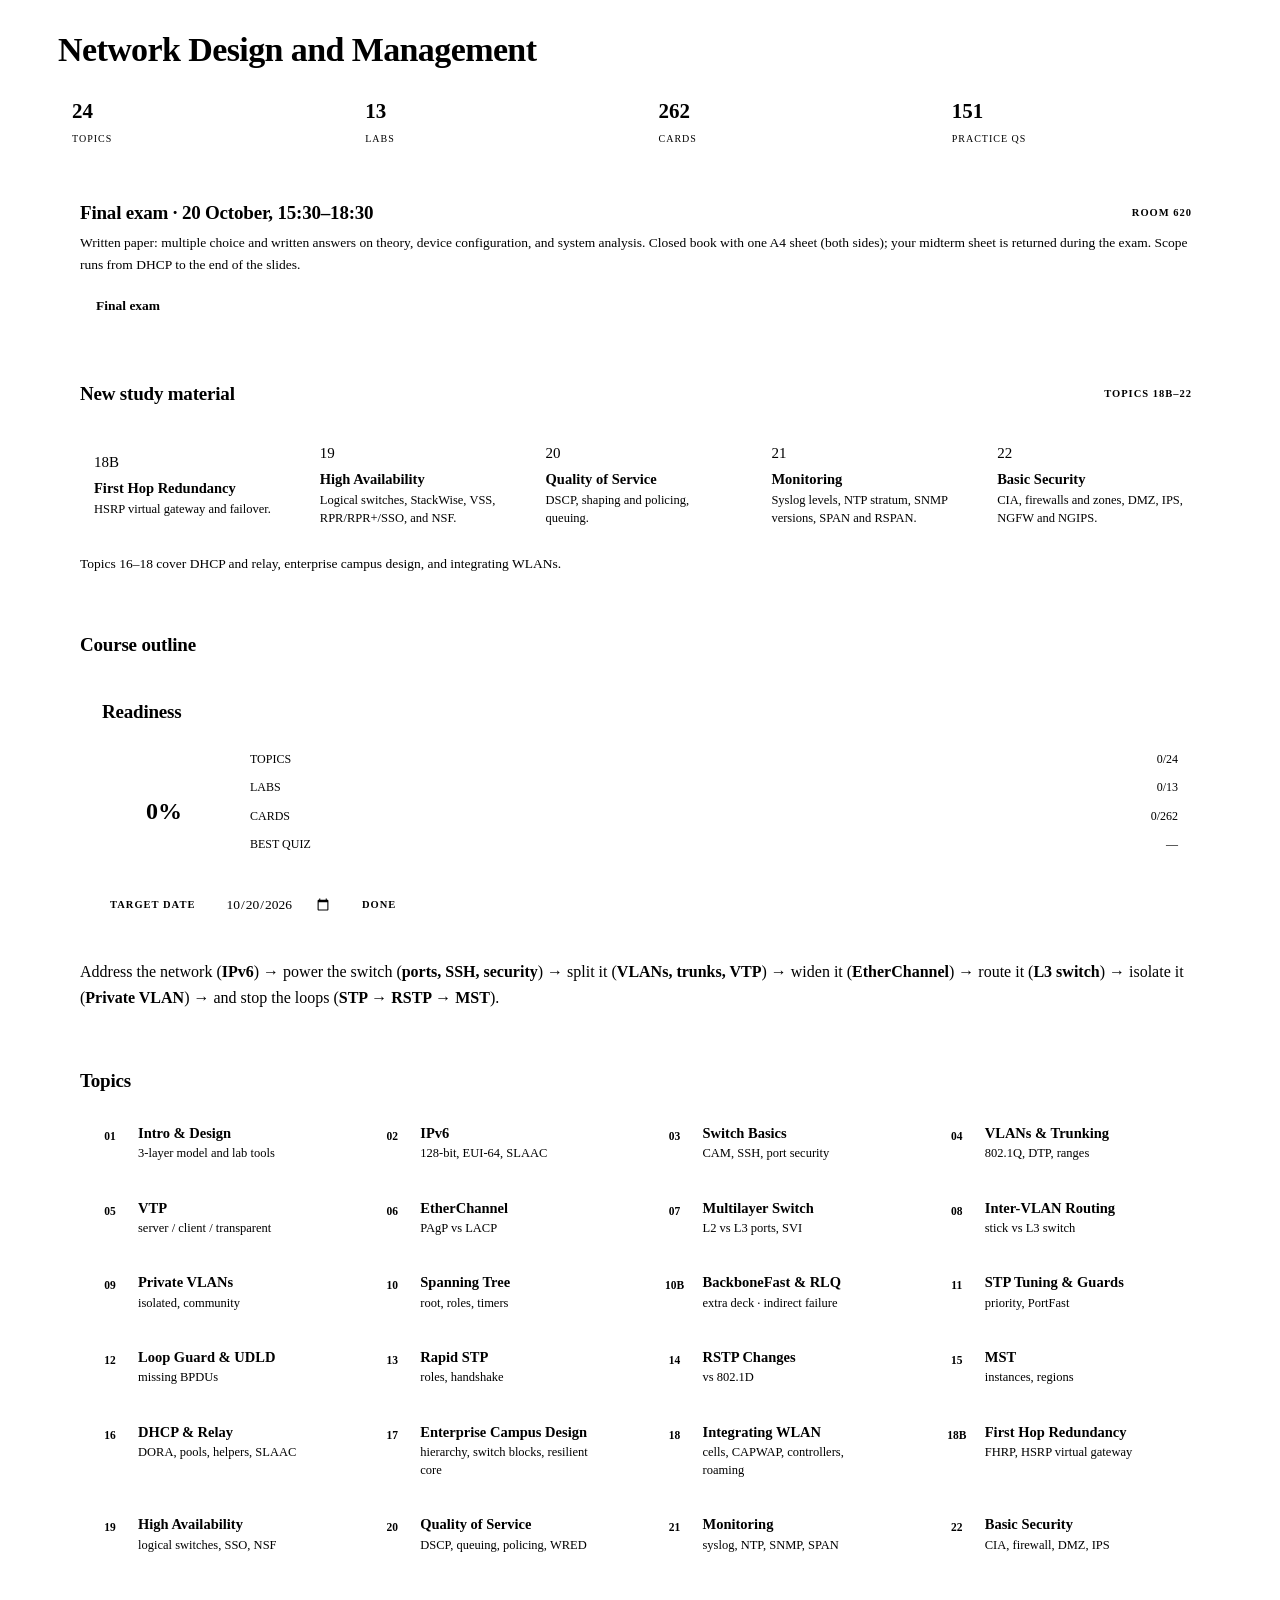
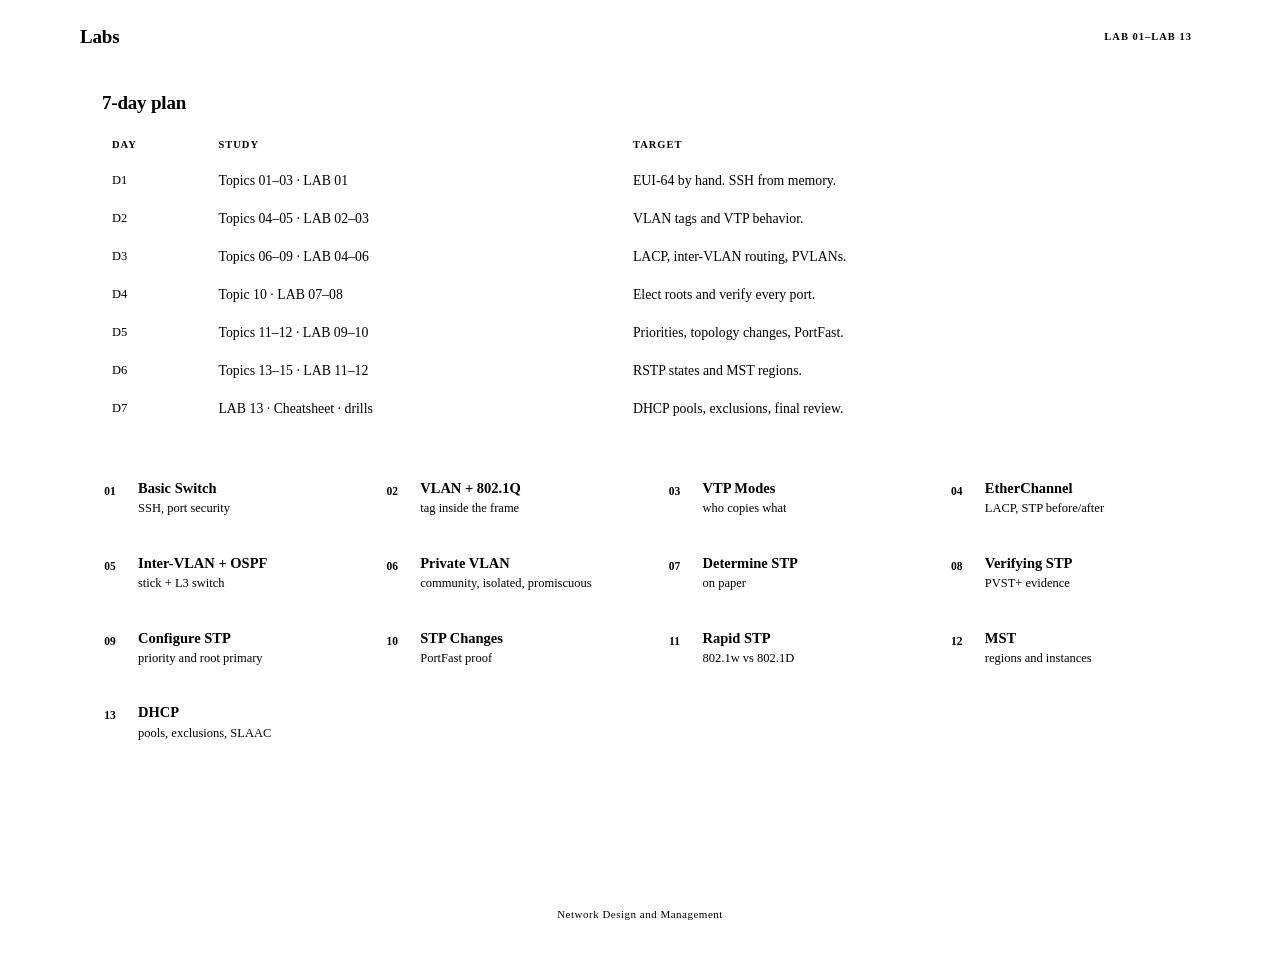
==== commit b3ca41d0: "Rename to Network Design & Management; load shell 20261030-4" ====
--- a/index.html
+++ b/index.html
@@ -3,9 +3,9 @@
 <head>
 <meta charset="UTF-8">
 <meta name="viewport" content="width=device-width, initial-scale=1.0">
-<title>Network Design &amp; Troubleshooting</title>
+<title>Network Design &amp; Management</title>
 <meta name="theme-color" content="#070b14">
-<script src="https://zann208.github.io/study/shared/v3/boot.js?v=20261029-2" data-console="netdes" data-v2="index.v2.html"></script>
+<script src="https://zann208.github.io/study/shared/v3/boot.js?v=20261030-4" data-console="netdes" data-v2="index.v2.html"></script>
 <style>
 *{box-sizing:border-box;margin:0;padding:0}
 html{scroll-behavior:smooth}
@@ -305,7 +305,7 @@
 <link rel="stylesheet" href="./study-console-adapter.css?v=20261025-v3">
 <link rel="stylesheet" href="./lab-workbench.css">
 </head>
-<body data-study-console="netdes" data-console-id="netdes" data-console-name="Network Design & Troubleshooting">
+<body data-study-console="netdes" data-console-id="netdes" data-console-name="Network Design & Management">
 
 
 
@@ -329,7 +329,7 @@
 <main id="main">
 <!-- ============ HOME ============ -->
 <section class="tab on" id="home"><div class="wrap">
-  <h1>Network Design and Troubleshooting</h1>
+  <h1>Network Design and Management</h1>
 
   <div class="stats">
     <div class="stat"><b>24</b><span>Topics</span></div>
@@ -5207,7 +5207,7 @@
 </div></section>
 
 </main>
-<div class="footer">Network Design and Troubleshooting</div>
+<div class="footer">Network Design and Management</div>
 <script>
 var store={get:function(k,d){try{var v=localStorage.getItem("nd_"+k);return v?JSON.parse(v):d}catch(e){return d}},
            set:function(k,v){try{localStorage.setItem("nd_"+k,JSON.stringify(v))}catch(e){}}};
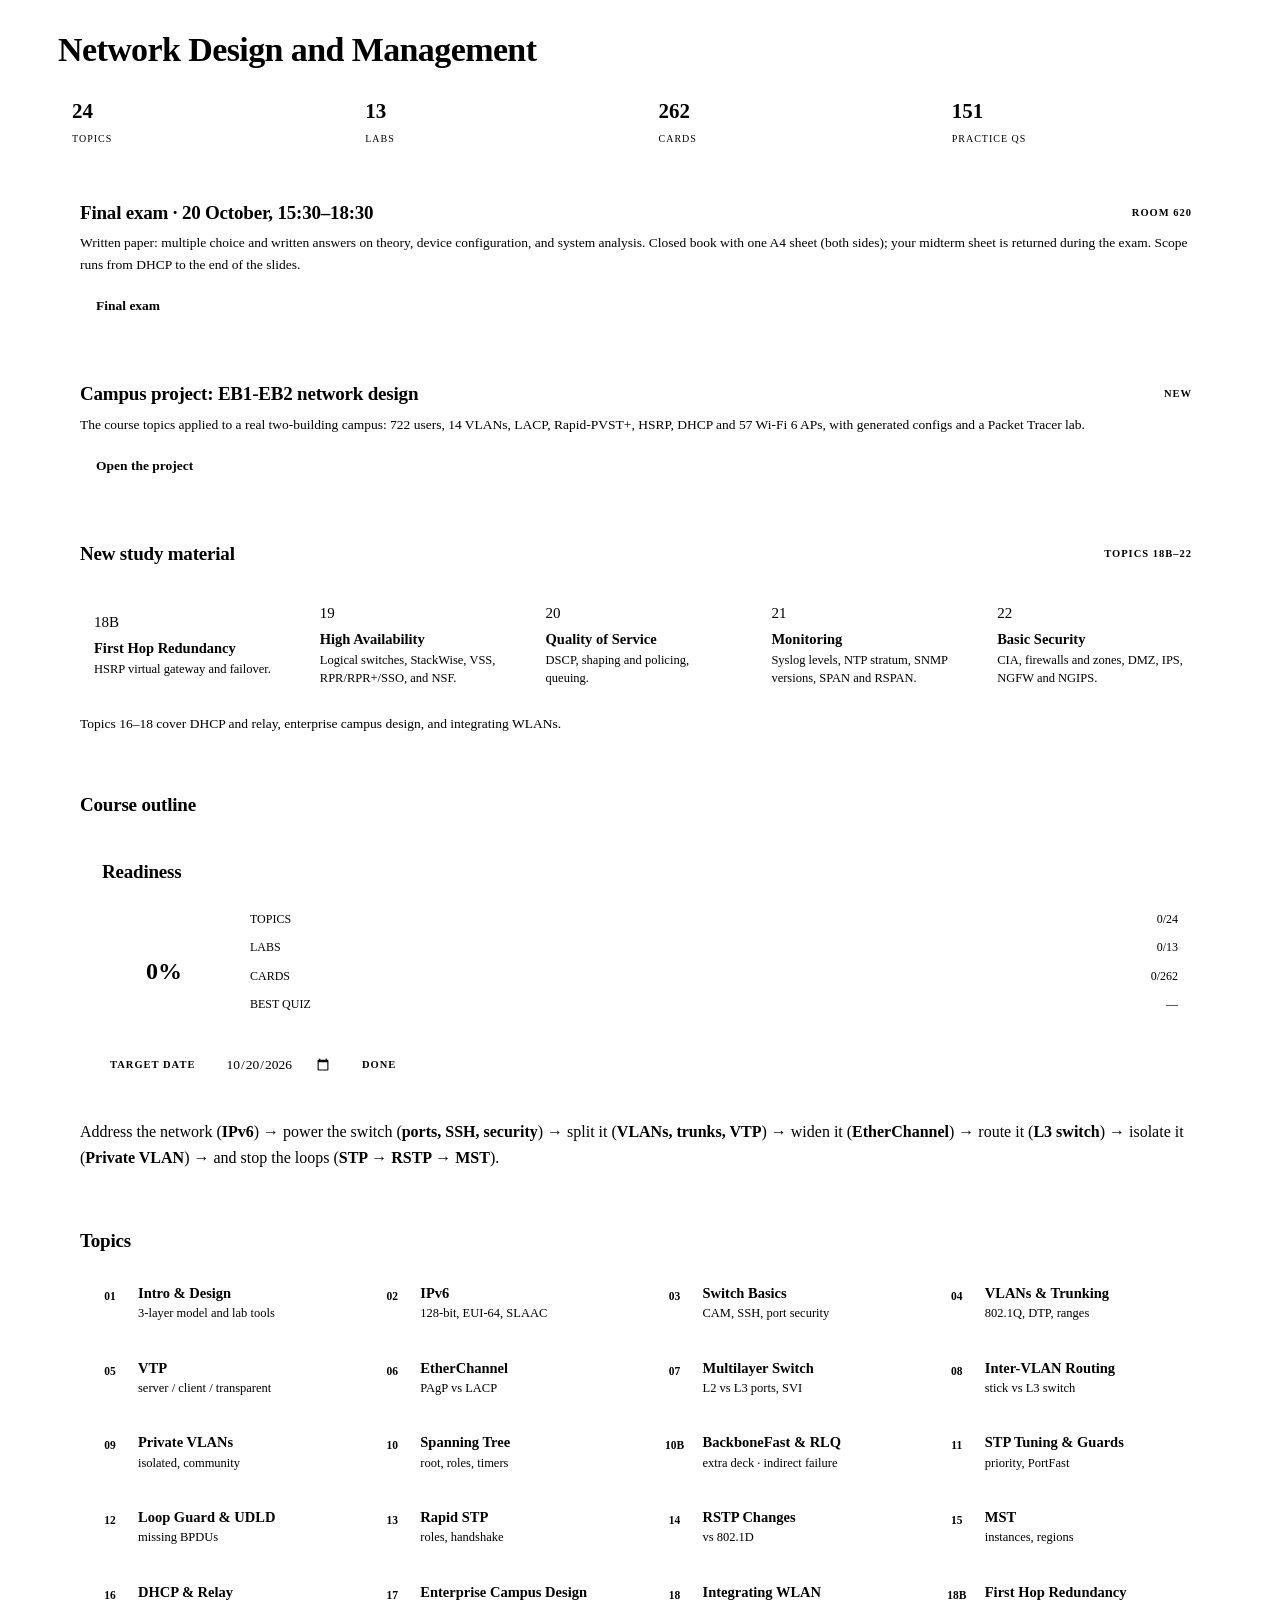
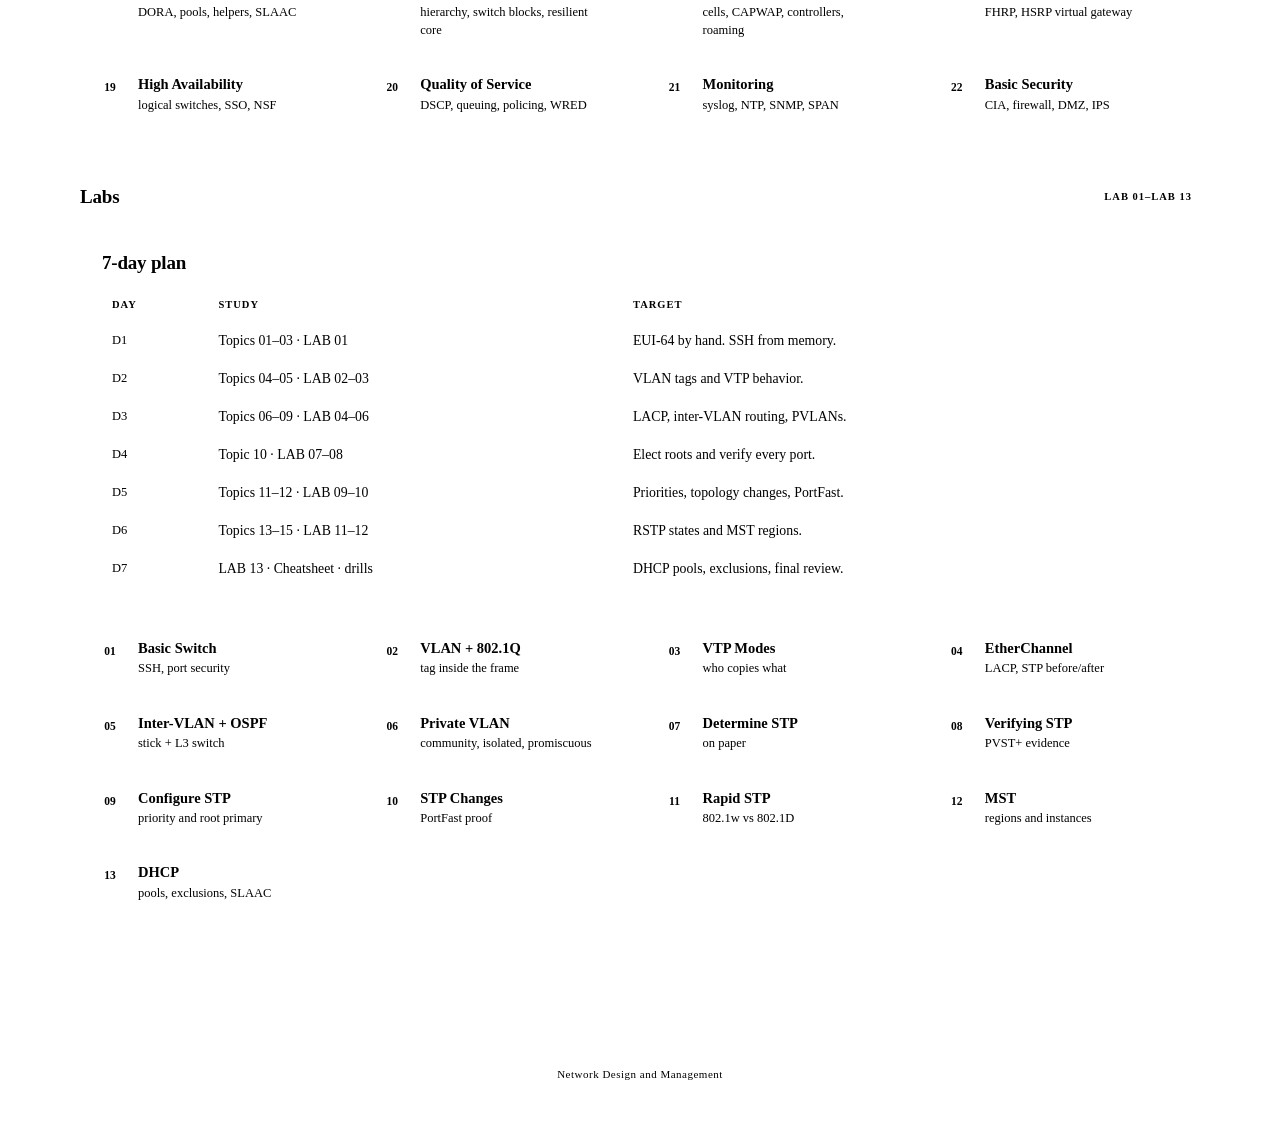
==== commit 5b88ecb5: "Add Campus Project view: EB1-EB2 network design" ====
--- a/index.html
+++ b/index.html
@@ -344,6 +344,13 @@
     <div class="row"><button class="btn go" data-tabgo="final">Final exam</button></div>
   </div>
 
+
+  <div class="panel lesson-update">
+    <div class="ph"><h2>Campus project: EB1-EB2 network design</h2><span class="badge gr right">new</span></div>
+    <p class="sub2">The course topics applied to a real two-building campus: 722 users, 14 VLANs, LACP, Rapid-PVST+, HSRP, DHCP and 57 Wi-Fi 6 APs, with generated configs and a Packet Tracer lab.</p>
+    <div class="row"><button class="btn go" data-tabgo="project">Open the project</button></div>
+  </div>
+
   <div class="panel lesson-update">
     <div class="ph"><h2>New study material</h2><span class="badge cy right">Topics 18B–22</span></div>
     <div class="pathgrid">
@@ -400,6 +407,67 @@
     <div class="grid" id="gridLabs"></div>
   </div>
 
+</div></section>
+
+<!-- ============ CAMPUS PROJECT ============ -->
+<section class="tab" id="project"><div class="wrap">
+  <h1>Campus Project: EB1-EB2 Network Design</h1>
+  <p class="sub2">Group 2 design project for two academic buildings, rebuilt as code with automated checks, generated configs and a Packet Tracer replica.</p>
+
+  <div class="stats">
+    <div class="stat"><b>722</b><span>Peak users</span></div>
+    <div class="stat g"><b>1,668</b><span>Devices</span></div>
+    <div class="stat v"><b>57</b><span>Wi-Fi 6 APs</span></div>
+    <div class="stat"><b>14</b><span>VLANs</span></div>
+    <div class="stat g"><b>143</b><span>Design checks</span></div>
+  </div>
+
+  <div class="panel">
+    <div class="ph"><h2>Open the project</h2><span class="badge cy right">live</span></div>
+    <p class="sub2">The project console has the topology, an IP-to-VLAN lookup, an AP sizing calculator, every generated config and the live check results.</p>
+    <div class="row">
+      <a class="btn go" href="https://zann208.github.io/NETDES-EB1-EB2-Campus-Design/" target="_blank" rel="noopener">Project console</a>
+      <a class="btn" href="https://github.com/Zann208/NETDES-EB1-EB2-Campus-Design" target="_blank" rel="noopener">GitHub repository</a>
+      <a class="btn" href="https://github.com/Zann208/NETDES-EB1-EB2-Campus-Design/raw/main/lab/NETDES-EB1-EB2.pkt">Packet Tracer file (.pkt)</a>
+    </div>
+  </div>
+
+  <div class="panel pv">
+    <div class="ph"><h2>Hierarchical physical topology</h2></div>
+    <img src="projects/eb1-eb2/topology.png" alt="EB1-EB2 hierarchical physical topology: ITSC, FortiGate HA pair, faculty core, EB1 core, distribution and access stacks" loading="lazy" style="width:100%;height:auto;margin-top:12px;border-radius:10px;background:#fff">
+  </div>
+
+  <div class="panel pg">
+    <div class="ph"><h2>Packet Tracer lab</h2><span class="badge gr right">15 devices configured</span></div>
+    <img src="projects/eb1-eb2/pt-topology.jpg" alt="Packet Tracer replica with zones for ITSC, the EB2 server room, building EB1 and building EB2" loading="lazy" style="width:100%;height:auto;margin-top:12px;border-radius:10px;background:#fff">
+    <p class="sub2" style="margin-top:10px">ISR4331 pair with HSRP stands in for the FortiGate HA pair; 3650s for the core and distribution; one 2960 per access stack. Cabled, addressed and renamed through the Packet Tracer scripting API.</p>
+  </div>
+
+  <div class="panel pa">
+    <div class="ph"><h2>Where the course topics show up</h2></div>
+    <div class="tscroll"><table>
+      <tr><th>Topic</th><th>In this design</th></tr>
+      <tr><td class="mono">VLANs, 802.1Q</td><td>14 VLANs by user group and building; native VLAN 999; unused ports parked in 999</td></tr>
+      <tr><td class="mono">EtherChannel</td><td>2x10G LACP on every core, distribution and access uplink</td></tr>
+      <tr><td class="mono">Rapid-PVST+</td><td>Faculty core is root (4096), EB1 core secondary (8192); 1G backups on EB2 floors 2-3 sit in alternate</td></tr>
+      <tr><td class="mono">Inter-VLAN routing</td><td>One L3 point: the firewall pair routes all 14 VLANs over a single trunk</td></tr>
+      <tr><td class="mono">DHCP</td><td>Pools on the firewalls, split in halves so either can fail; option 43 points APs at the WLC</td></tr>
+      <tr><td class="mono">HSRP</td><td>Shared .1 gateway in every VLAN; FW01 active, FW02 standby</td></tr>
+      <tr><td class="mono">Campus design</td><td>3-tier with a core in each building; EB1 needs 2 inter-building links instead of 6</td></tr>
+      <tr><td class="mono">WLAN</td><td>57 C9115AXI on a C9800-L-F; APs sized by max(coverage, capacity)</td></tr>
+      <tr><td class="mono">Security</td><td>Zone policy, DHCP snooping, BPDU Guard, Root Guard, sticky port security on camera ports</td></tr>
+    </table></div>
+  </div>
+
+  <div class="panel">
+    <div class="ph"><h2>Design as code</h2></div>
+    <div class="pathgrid">
+      <a class="path" href="https://github.com/Zann208/NETDES-EB1-EB2-Campus-Design/blob/main/design/network.yaml" target="_blank" rel="noopener"><span class="ic">YAML</span><b>Source of truth</b><span>Users, VLANs, links, PoE and devices in one file.</span></a>
+      <a class="path" href="https://github.com/Zann208/NETDES-EB1-EB2-Campus-Design/blob/main/tools/validate.py" target="_blank" rel="noopener"><span class="ic">PY</span><b>Validator</b><span>143 checks run on every push; found 3 errors in the submitted report.</span></a>
+      <a class="path" href="https://github.com/Zann208/NETDES-EB1-EB2-Campus-Design/tree/main/lab/configs" target="_blank" rel="noopener"><span class="ic">IOS</span><b>Generated configs</b><span>15 device configs rendered with Jinja2.</span></a>
+      <a class="path" href="https://github.com/Zann208/NETDES-EB1-EB2-Campus-Design/blob/main/docs/design.md" target="_blank" rel="noopener"><span class="ic">DOC</span><b>Design write-up</b><span>Requirements, architecture, addressing, wireless, security, budget.</span></a>
+    </div>
+  </div>
 </div></section>
 
 <!-- ============ FINAL ============ -->
@@ -7950,6 +8018,6 @@
 tabs.forEach(function(b){b.addEventListener("click",function(){store.set("lastTab",b.dataset.tab)})});
 </script>
 <script src="./lab-workbench.js"></script>
-<script src="./study-console.v3.js?v=20261025-1"></script>
+<script src="./study-console.v3.js?v=20261030-5"></script>
 </body>
 </html>
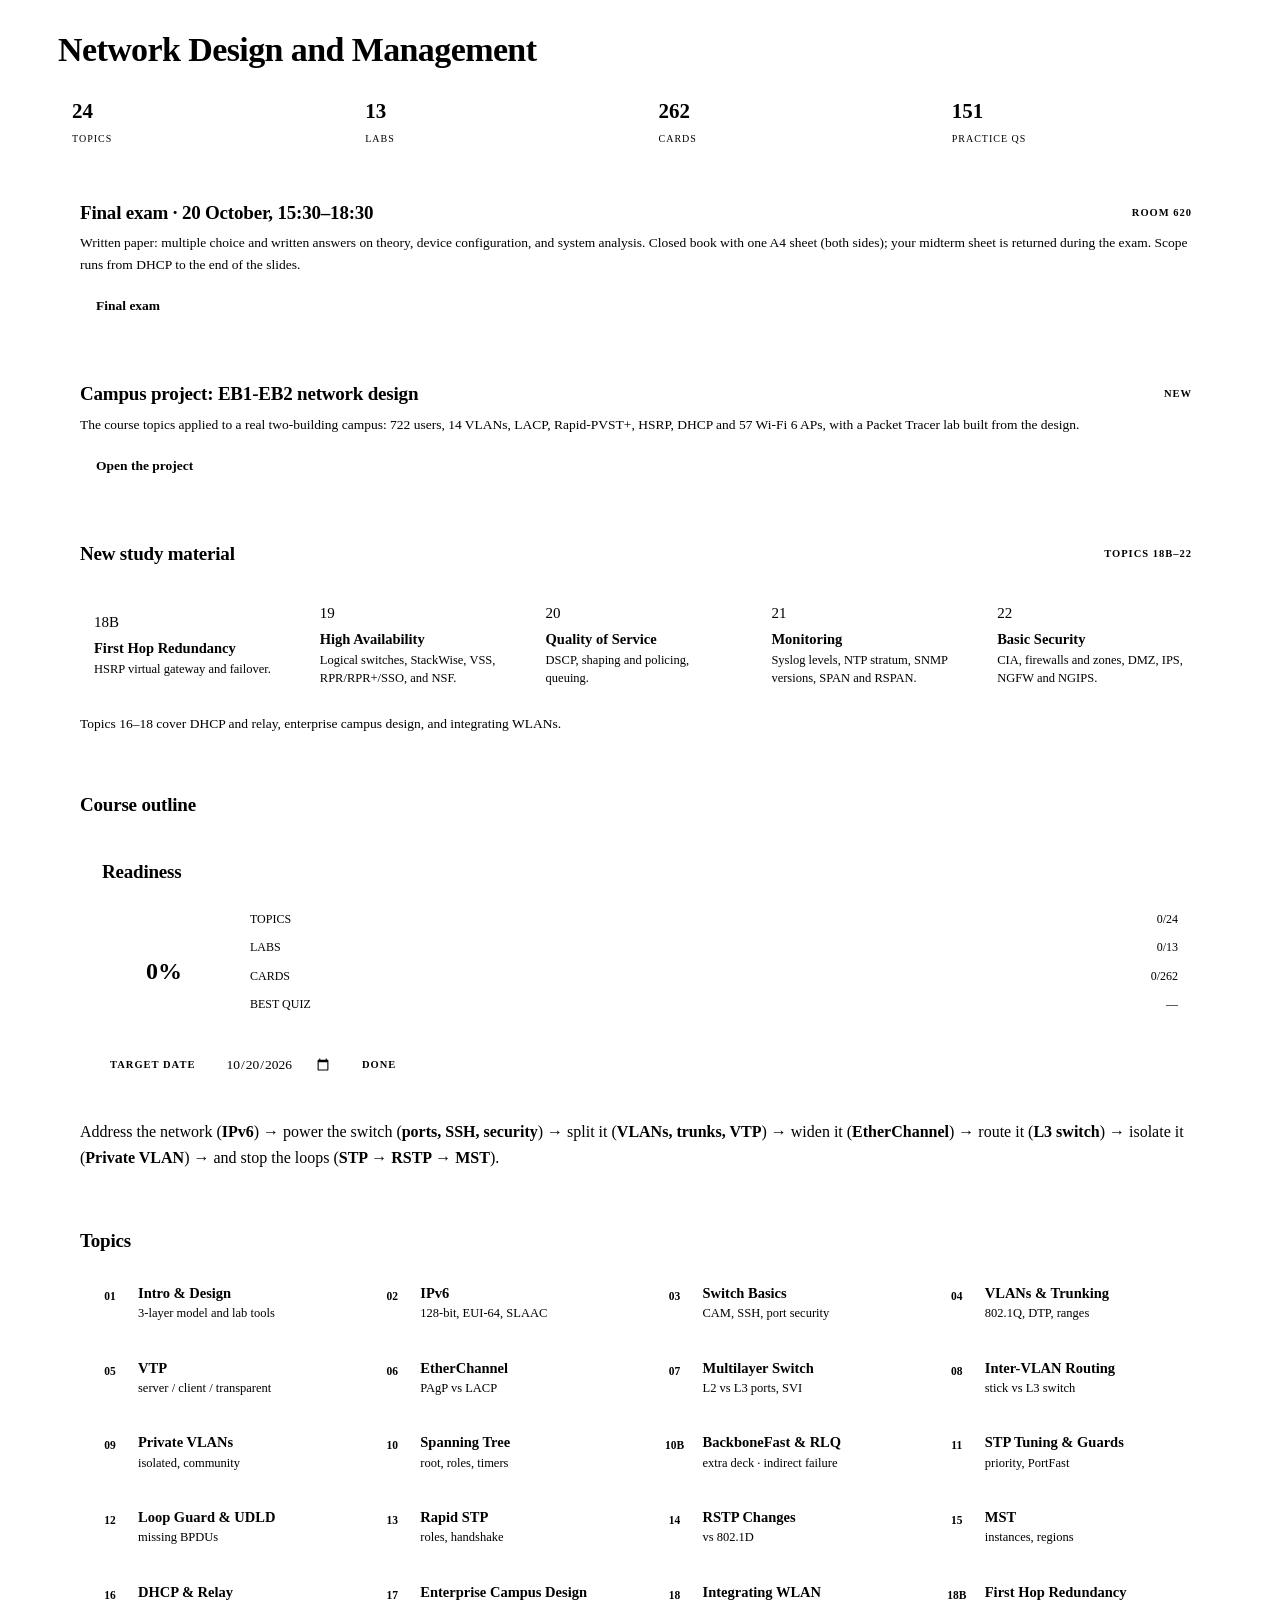
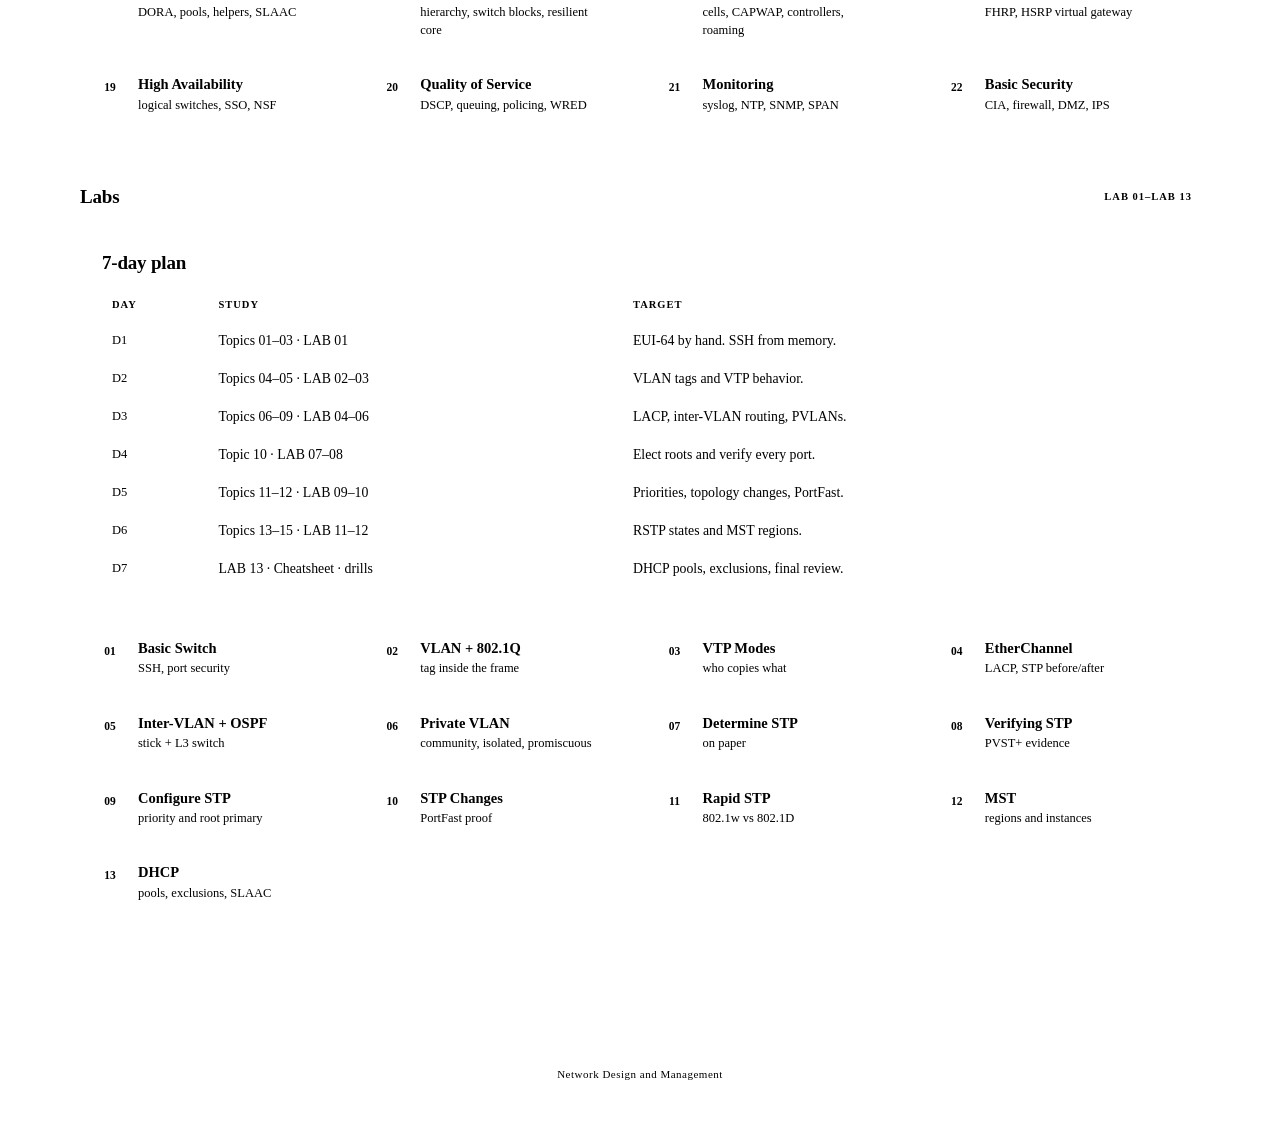
==== commit 689c1e70: "Clarify Campus Project configs are Packet Tracer lab configs" ====
--- a/index.html
+++ b/index.html
@@ -347,7 +347,7 @@
 
   <div class="panel lesson-update">
     <div class="ph"><h2>Campus project: EB1-EB2 network design</h2><span class="badge gr right">new</span></div>
-    <p class="sub2">The course topics applied to a real two-building campus: 722 users, 14 VLANs, LACP, Rapid-PVST+, HSRP, DHCP and 57 Wi-Fi 6 APs, with generated configs and a Packet Tracer lab.</p>
+    <p class="sub2">The course topics applied to a real two-building campus: 722 users, 14 VLANs, LACP, Rapid-PVST+, HSRP, DHCP and 57 Wi-Fi 6 APs, with a Packet Tracer lab built from the design.</p>
     <div class="row"><button class="btn go" data-tabgo="project">Open the project</button></div>
   </div>
 
@@ -412,7 +412,7 @@
 <!-- ============ CAMPUS PROJECT ============ -->
 <section class="tab" id="project"><div class="wrap">
   <h1>Campus Project: EB1-EB2 Network Design</h1>
-  <p class="sub2">Group 2 design project for two academic buildings, rebuilt as code with automated checks, generated configs and a Packet Tracer replica.</p>
+  <p class="sub2">Group 2 design project for two academic buildings, rebuilt as code with automated checks and a Packet Tracer replica whose lab configs are rendered from the design.</p>
 
   <div class="stats">
     <div class="stat"><b>722</b><span>Peak users</span></div>
@@ -424,7 +424,7 @@
 
   <div class="panel">
     <div class="ph"><h2>Open the project</h2><span class="badge cy right">live</span></div>
-    <p class="sub2">The project console has the topology, an IP-to-VLAN lookup, an AP sizing calculator, every generated config and the live check results.</p>
+    <p class="sub2">The project console has the topology, an IP-to-VLAN lookup, an AP sizing calculator, every lab config and the live check results.</p>
     <div class="row">
       <a class="btn go" href="https://zann208.github.io/NETDES-EB1-EB2-Campus-Design/" target="_blank" rel="noopener">Project console</a>
       <a class="btn" href="https://github.com/Zann208/NETDES-EB1-EB2-Campus-Design" target="_blank" rel="noopener">GitHub repository</a>
@@ -464,7 +464,7 @@
     <div class="pathgrid">
       <a class="path" href="https://github.com/Zann208/NETDES-EB1-EB2-Campus-Design/blob/main/design/network.yaml" target="_blank" rel="noopener"><span class="ic">YAML</span><b>Source of truth</b><span>Users, VLANs, links, PoE and devices in one file.</span></a>
       <a class="path" href="https://github.com/Zann208/NETDES-EB1-EB2-Campus-Design/blob/main/tools/validate.py" target="_blank" rel="noopener"><span class="ic">PY</span><b>Validator</b><span>143 checks run on every push; found 3 errors in the submitted report.</span></a>
-      <a class="path" href="https://github.com/Zann208/NETDES-EB1-EB2-Campus-Design/tree/main/lab/configs" target="_blank" rel="noopener"><span class="ic">IOS</span><b>Generated configs</b><span>15 device configs rendered with Jinja2.</span></a>
+      <a class="path" href="https://github.com/Zann208/NETDES-EB1-EB2-Campus-Design/tree/main/lab/configs" target="_blank" rel="noopener"><span class="ic">IOS</span><b>Lab configs</b><span>15 Packet Tracer device configs rendered from the design with Jinja2.</span></a>
       <a class="path" href="https://github.com/Zann208/NETDES-EB1-EB2-Campus-Design/blob/main/docs/design.md" target="_blank" rel="noopener"><span class="ic">DOC</span><b>Design write-up</b><span>Requirements, architecture, addressing, wireless, security, budget.</span></a>
     </div>
   </div>
